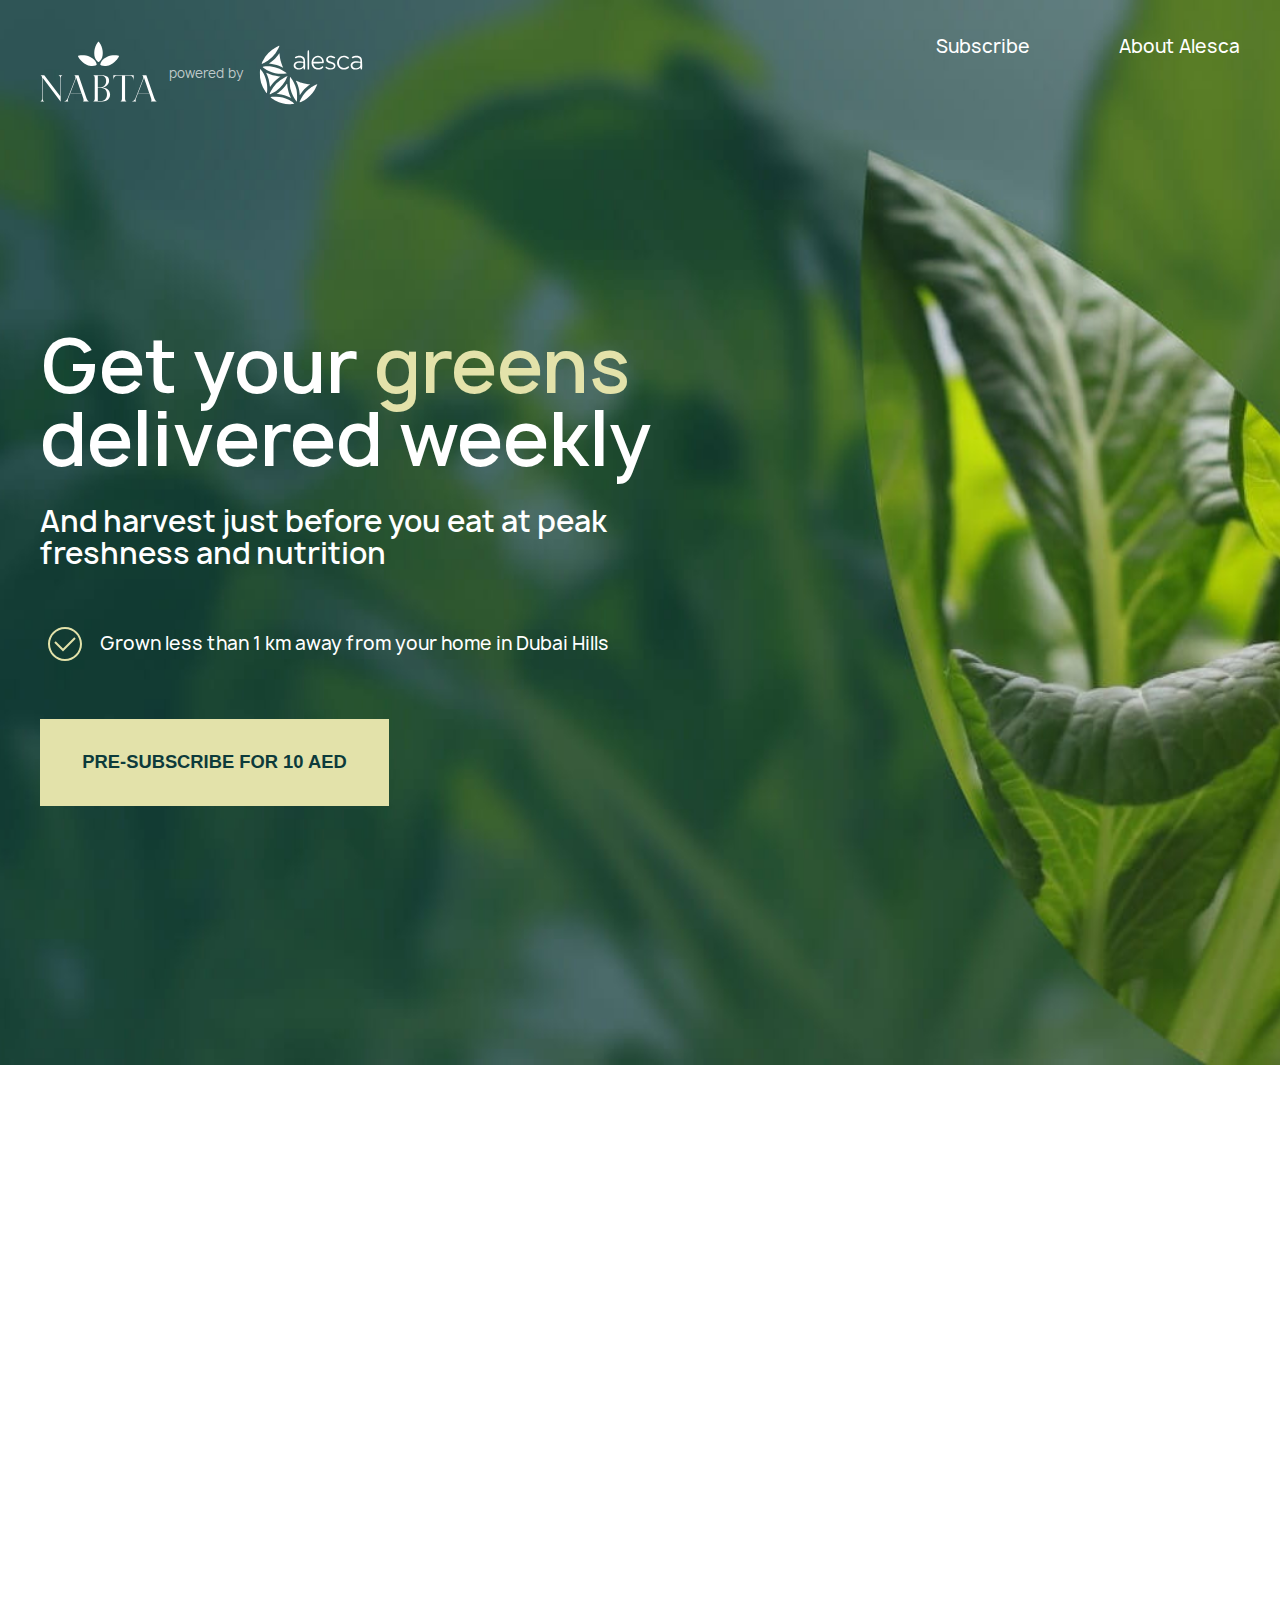
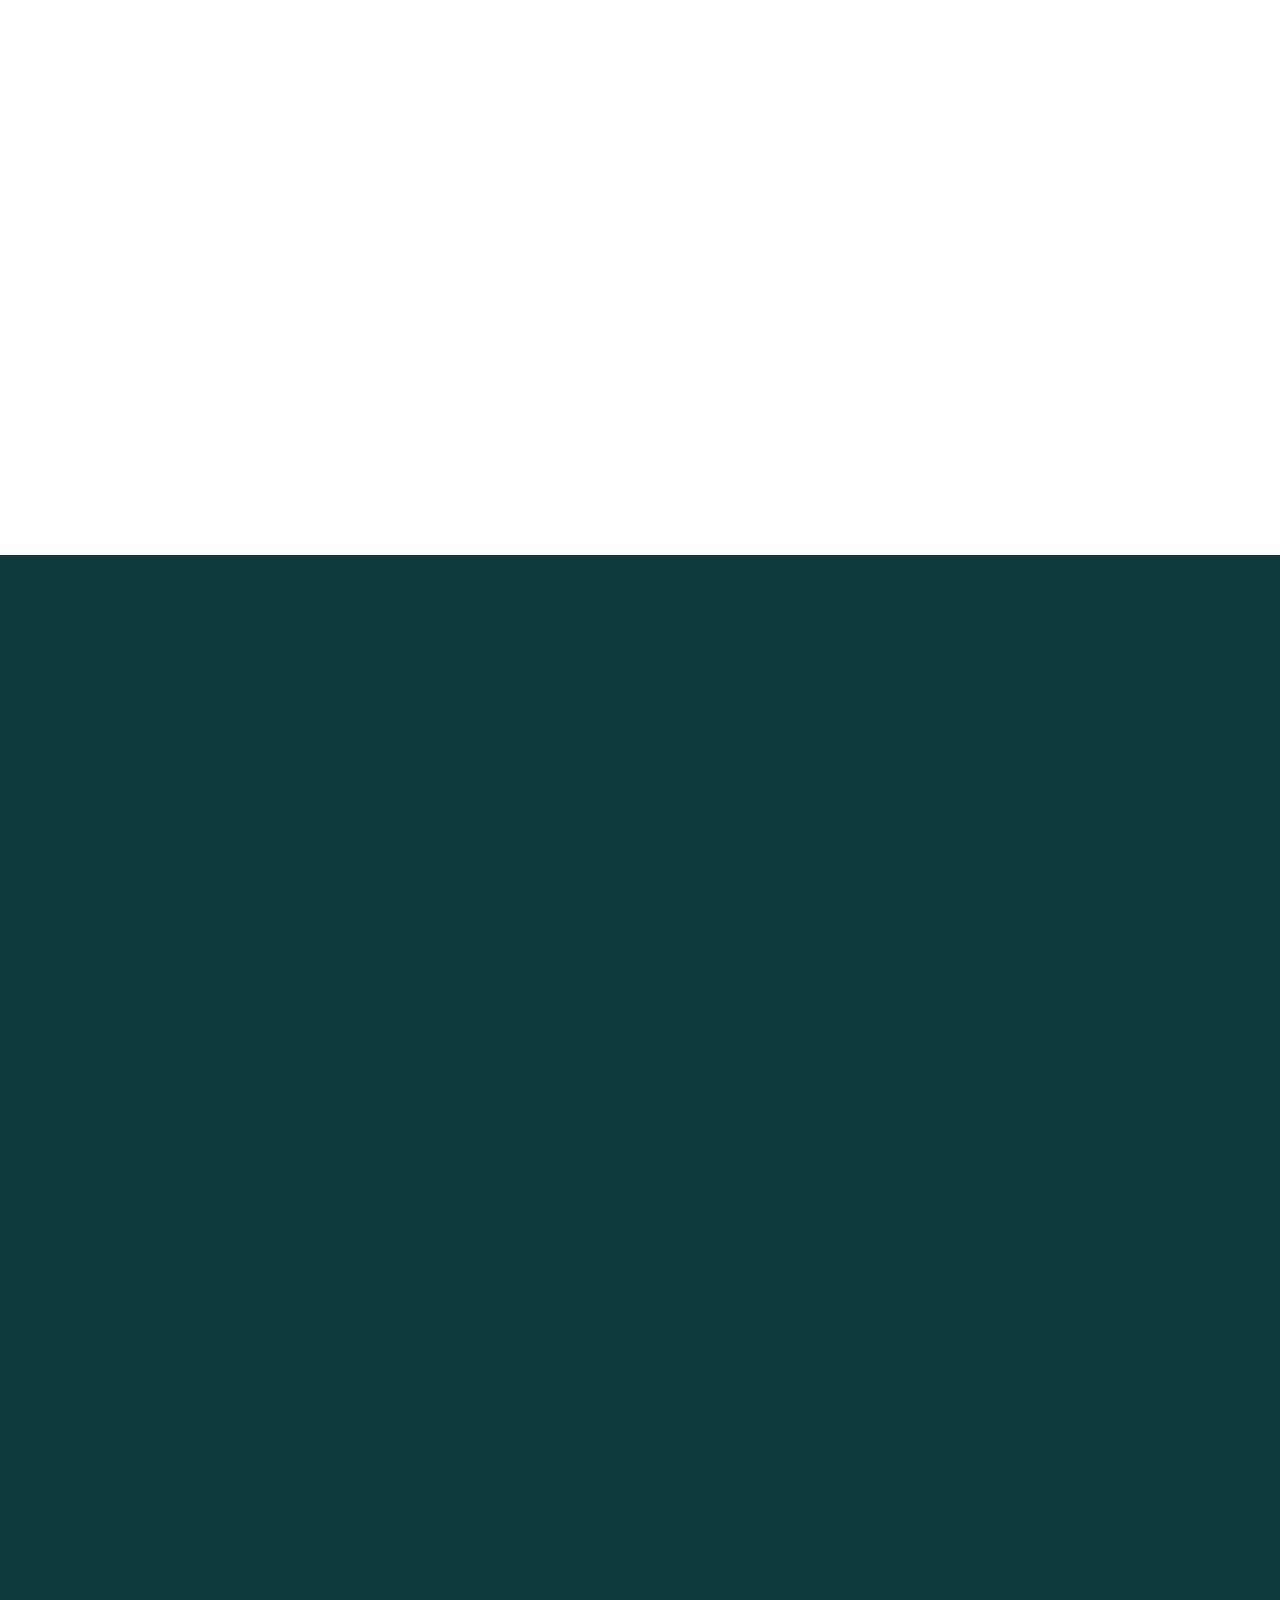
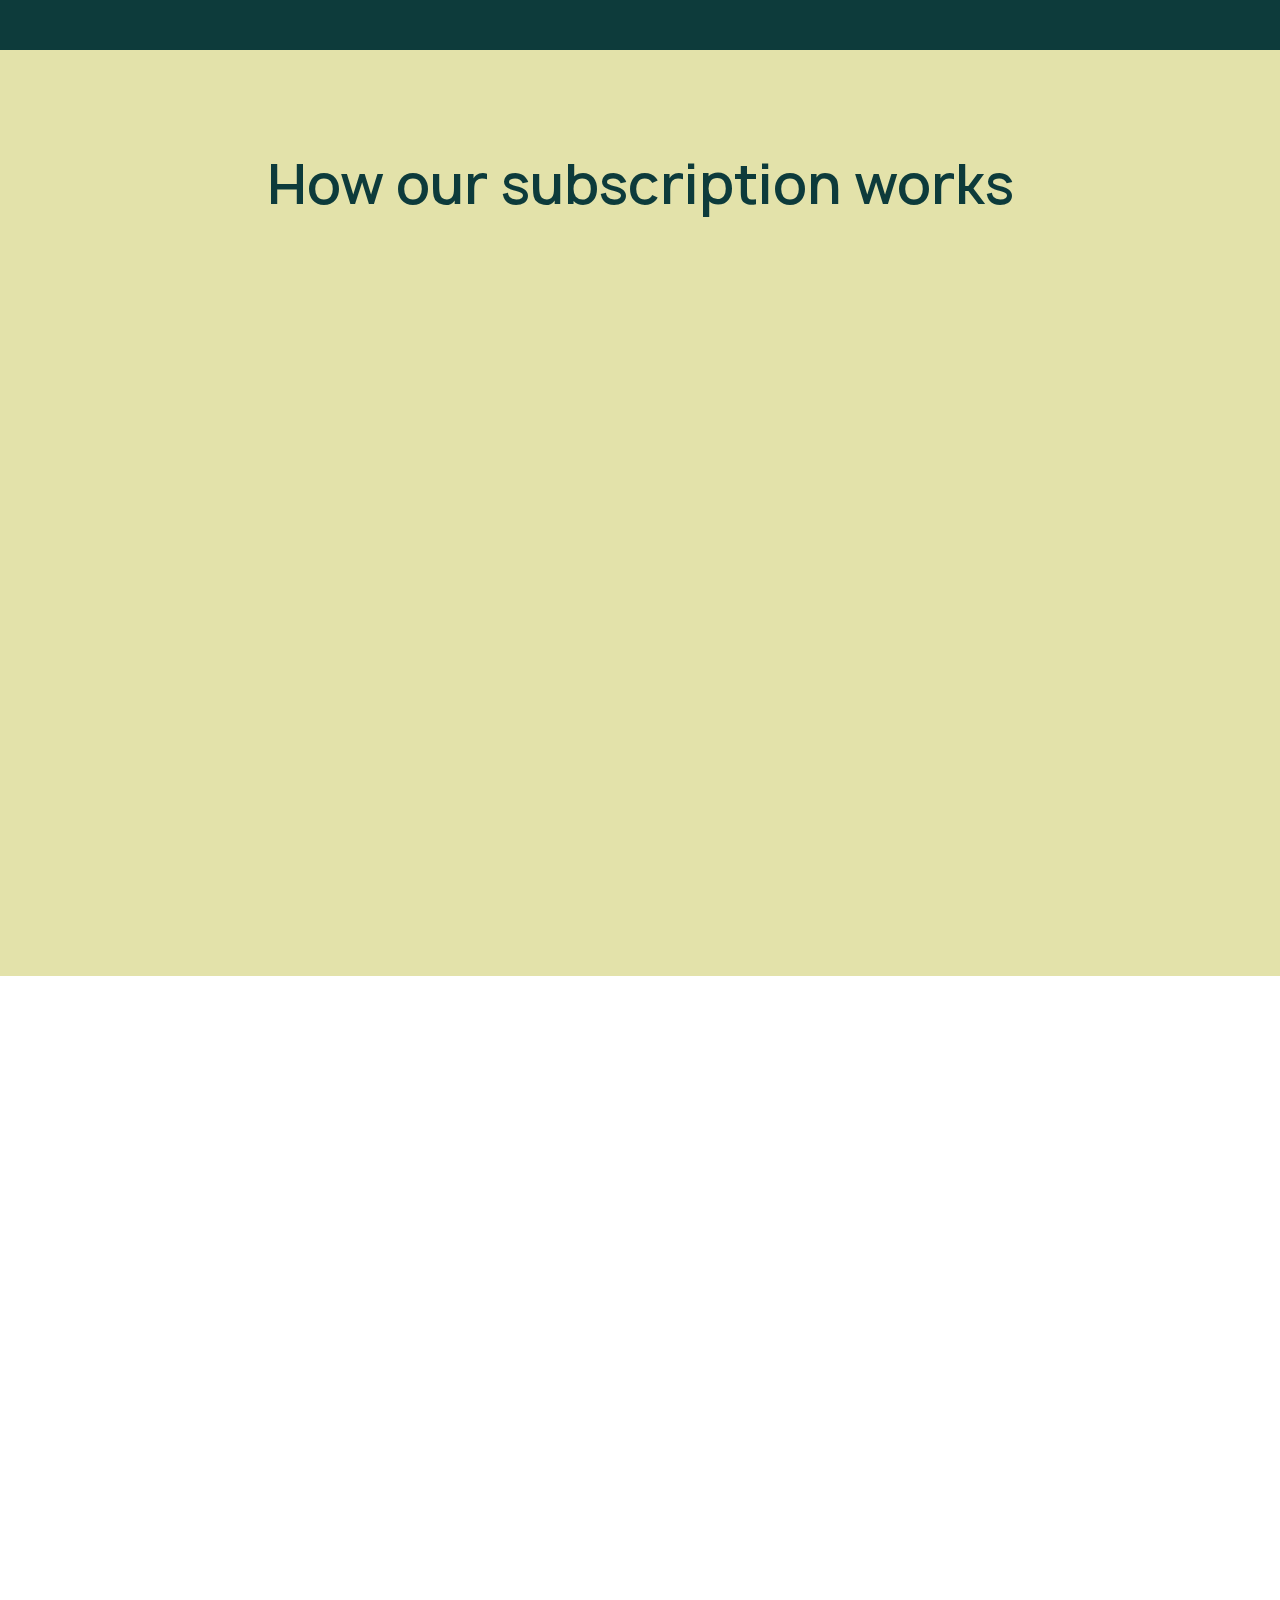
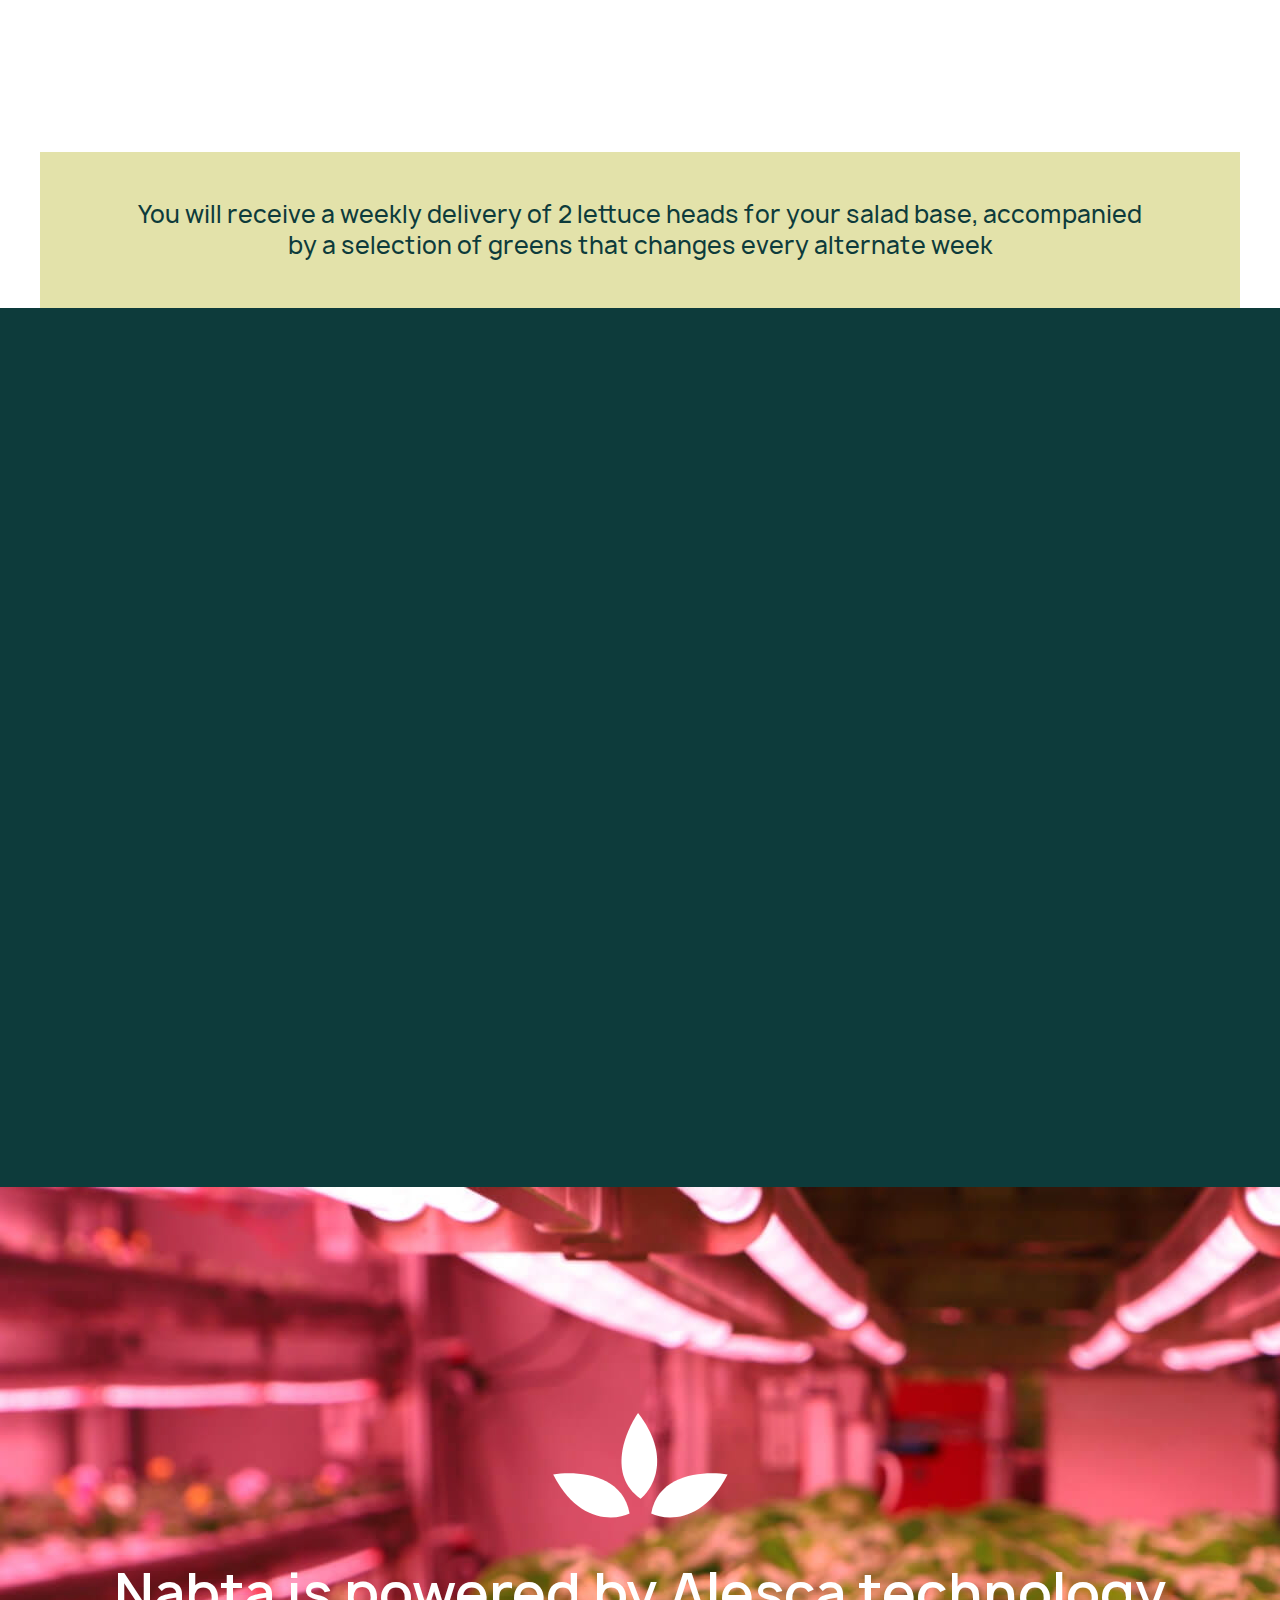
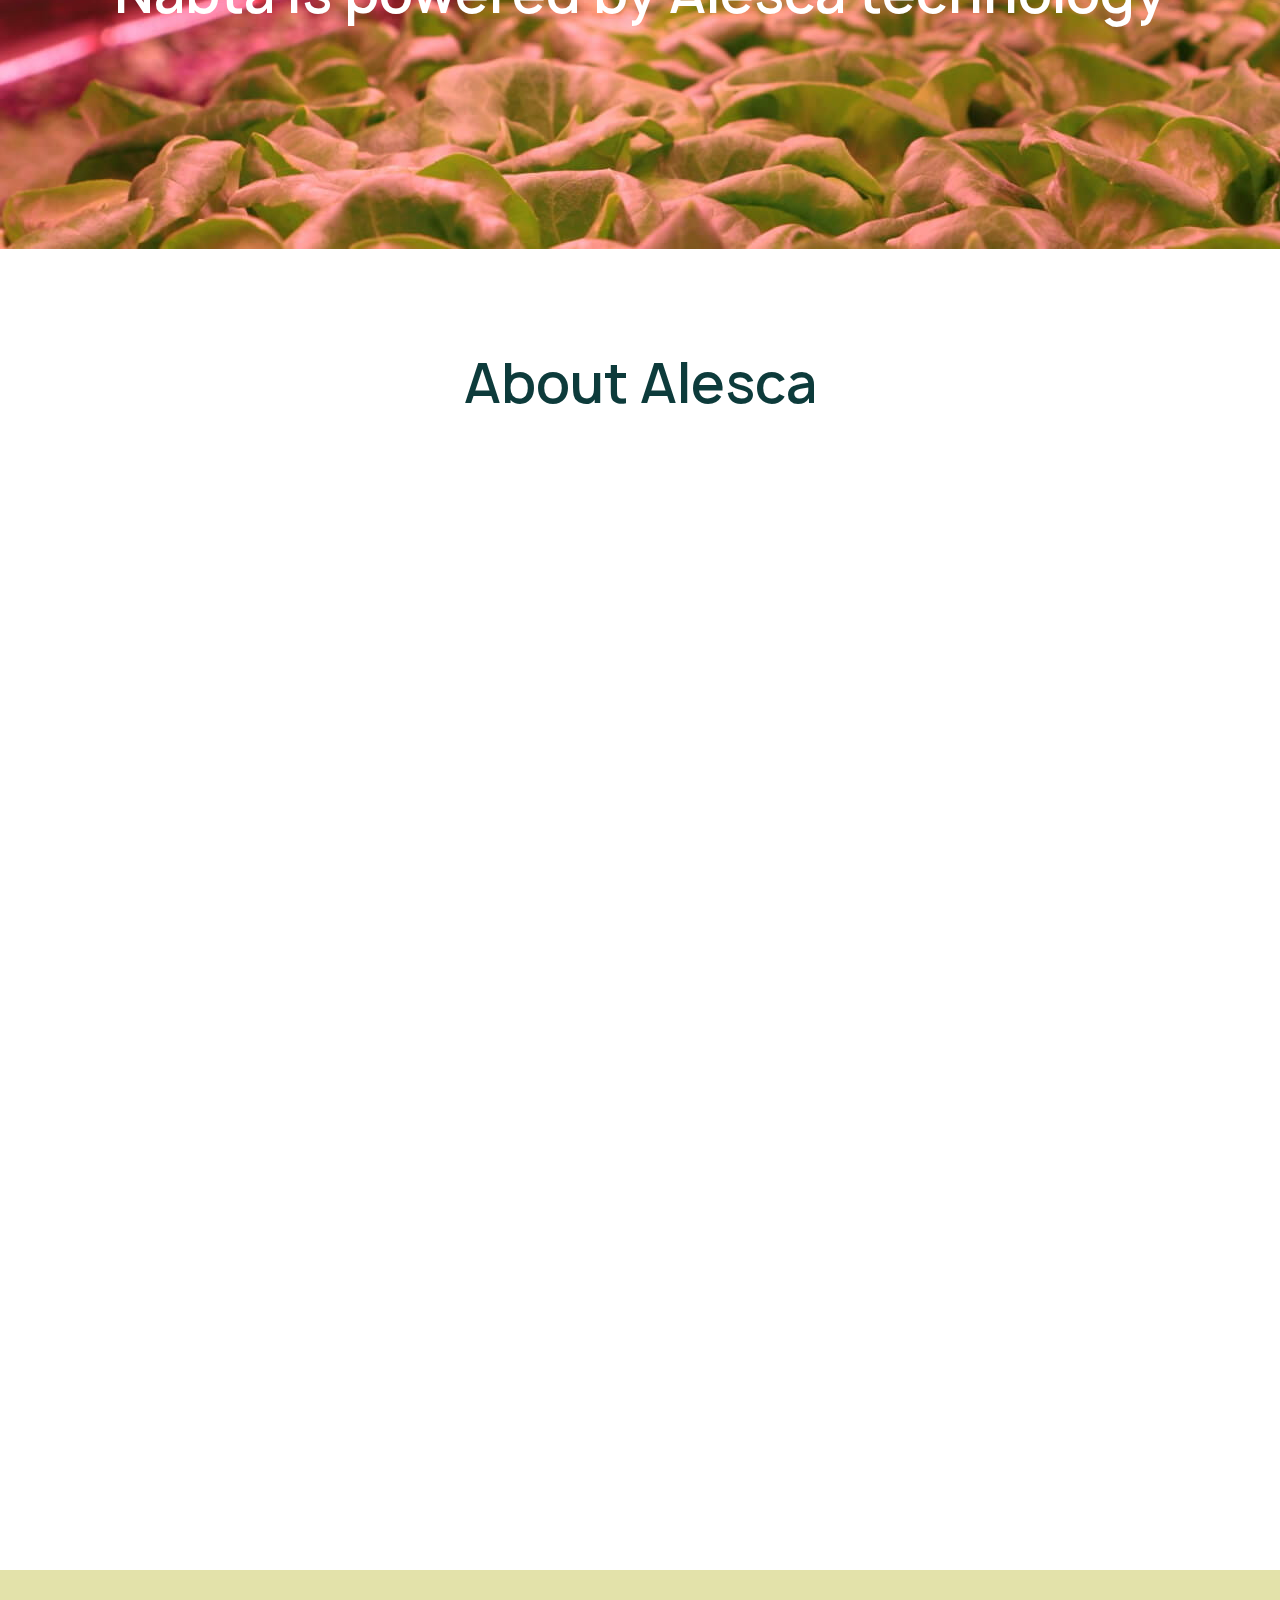
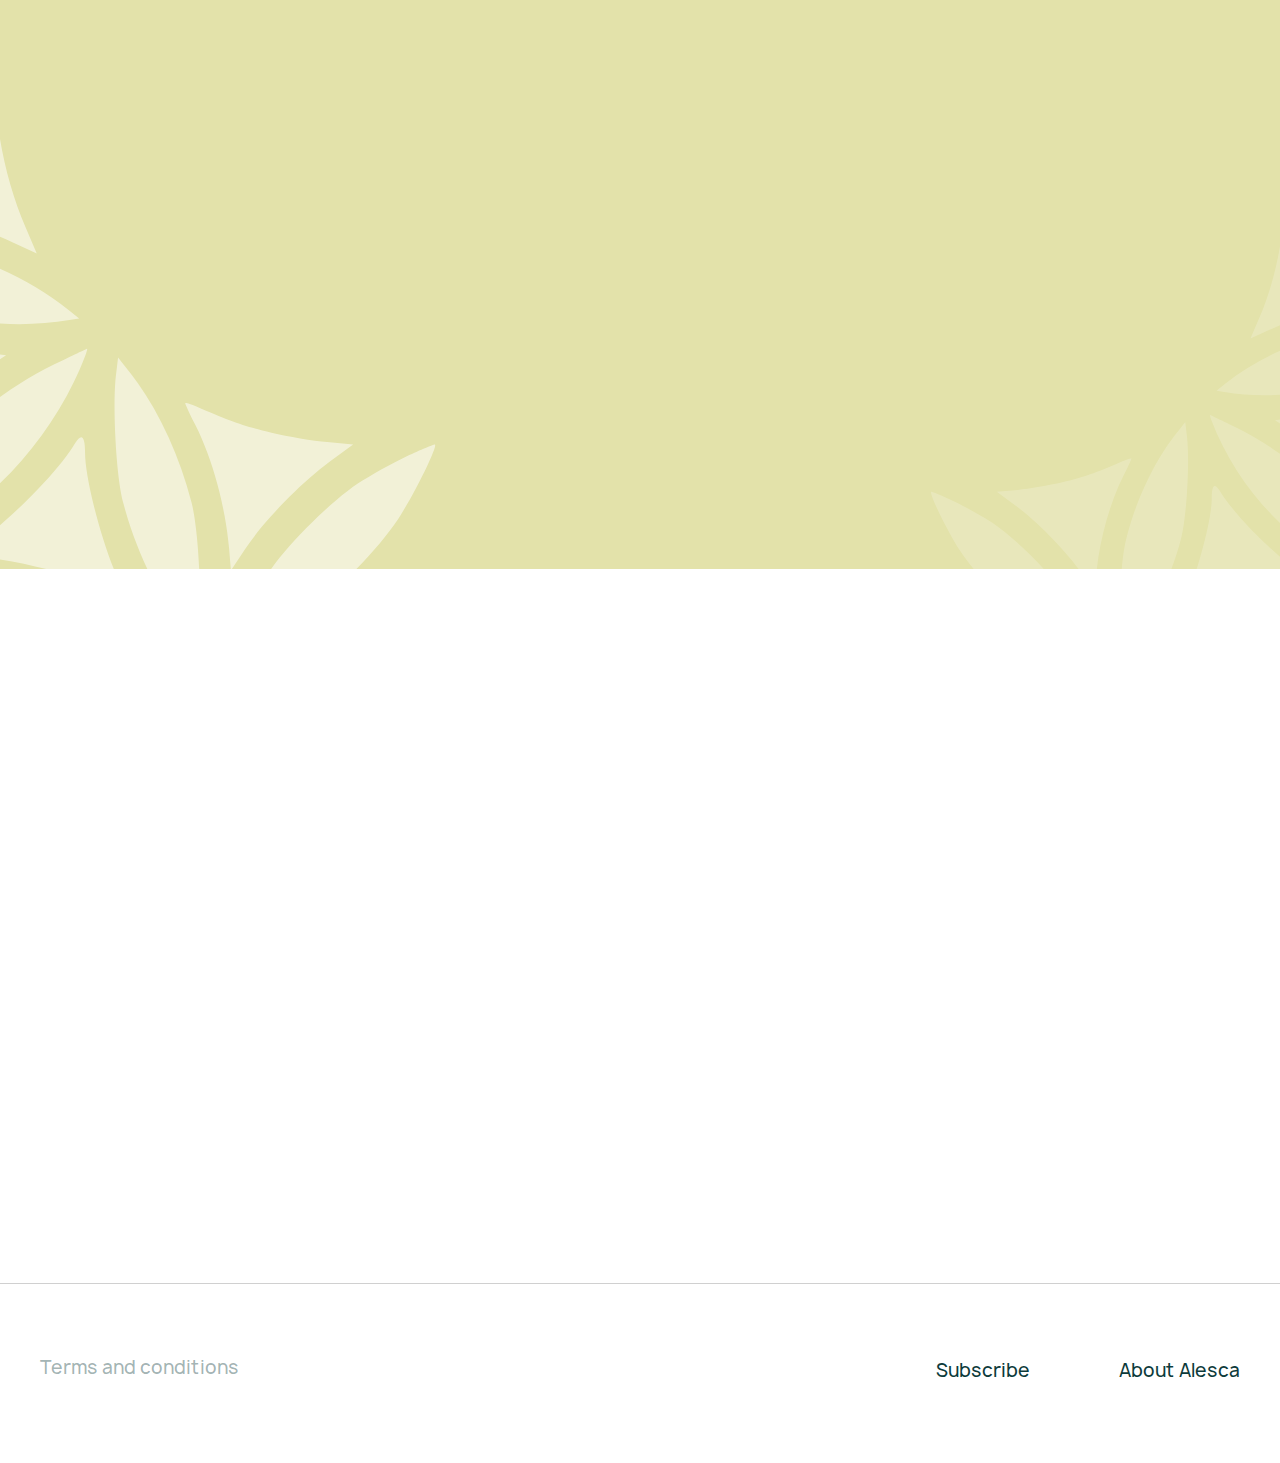
==== index.html @ f451a1b8 "removes app from gitignore" ====
<!DOCTYPE html><html lang="en" class="page"><head><meta charset="UTF-8"><meta name="viewport" content="width=device-width,initial-scale=1"><meta http-equiv="X-UA-Compatible" content="ie=edge"><meta name="theme-color" content="#111111"><title>Alesca</title><link rel="preload" href="fonts/Manrope-Bold.woff2" as="font" type="font/woff2" crossorigin><link rel="preload" href="fonts/Manrope-Regular.woff2" as="font" type="font/woff2" crossorigin><link rel="preload" href="fonts/Manrope-Medium.woff2" as="font" type="font/woff2" crossorigin><link rel="preload" href="fonts/Manrope-Semibold.woff2" as="font" type="font/woff2" crossorigin><style>.header {
    position: absolute;
    left: 0;
    top: 0;
    width: 100%;
    padding-top: 38px
  }

  @supports (gap:clamp(0.625rem, 0.4166666667rem + 0.4340277778vw, 0.9375rem)) {
    .header__logos {
      gap: clamp(.625rem, .4166666667rem + .4340277778vw, .9375rem)
    }
  }

  @supports not (gap:clamp(0.625rem, 0.4166666667rem + 0.4340277778vw, 0.9375rem)) {
    .header__logos {
      gap: calc(.625rem + .3125 * (100vw - 48rem)/ 72)
    }
  }

  .header__logos span {
    color: rgba(255, 255, 255, .71);
    font-weight: 400
  }

  @supports (font-size:clamp(0.75rem, 0.6666666667rem + 0.1736111111vw, 0.875rem)) {
    .header__logos span {
      font-size: clamp(.75rem, .6666666667rem + .1736111111vw, .875rem)
    }
  }

  @supports not (font-size:clamp(0.75rem, 0.6666666667rem + 0.1736111111vw, 0.875rem)) {
    .header__logos span {
      font-size: calc(.75rem + .125 * (100vw - 48rem)/ 72)
    }
  }

  @media screen and (max-width:576px) {
    :root {
      --container-paddings: 0 15px
    }

    .header__logo {
      max-width: 75px
    }

    .header__inner {
      -webkit-box-align: center;
      -ms-flex-align: center;
      align-items: center
    }
  }

  .hero {
  min-height: calc(100vh - 105px);
  background-color: var(--primary-color);
  background-image: url(../img/hero-bg.jpg);
  background-size: cover;
  background-repeat: no-repeat;
  padding-top: 170px;
  padding-bottom: 100px
}

@supports (margin-bottom:clamp(5rem, 4.2788461538rem + 3.2051282051vw, 8.125rem)) {
  .hero {
    margin-bottom: clamp(5rem, 4.2788461538rem + 3.2051282051vw, 8.125rem)
  }
}

@supports not (margin-bottom:clamp(5rem, 4.2788461538rem + 3.2051282051vw, 8.125rem)) {
  .hero {
    margin-bottom: calc(5rem + 3.125 * (100vw - 22.5rem)/ 97.5)
  }
}

@media screen and (max-width:1400px) {
  .hero {
    background-position-x: 30%
  }
}

@media screen and (min-height:1000px) {
  .hero {
    background-position: 60% center
  }
}

@media screen and (max-width:768px) {
  .hero {
    background-position-x: 41%;
    padding-top: 120px
  }
}

@media screen and (max-width:360px) {
  .hero {
    background-position-x: 10%
  }
}

.hero__title {
  margin-bottom: 30px
}

@supports (font-size:clamp(2.5rem, 1.6923076923rem + 3.5897435897vw, 6rem)) {
  .hero__title {
    font-size: clamp(2.5rem, 1.6923076923rem + 3.5897435897vw, 6rem)
  }
}

@supports not (font-size:clamp(2.5rem, 1.6923076923rem + 3.5897435897vw, 6rem)) {
  .hero__title {
    font-size: calc(2.5rem + 3.5 * (100vw - 22.5rem)/ 97.5)
  }
}

.hero__btn {
  min-width: 349px
}

@media screen and (max-width:576px) {
  .hero {
    background-position: 30%
  }

  .hero__btn {
    min-width: unset;
    width: 100%
  }
}

.hero__info {
  max-width: 823px
}

.hero__inner {
  min-height: inherit
}

.hero__description {
  max-width: 608px;
  line-height: 1.1
}

@supports (margin-bottom:clamp(2.1875rem, 1.8269230769rem + 1.6025641026vw, 3.75rem)) {
  .hero__description {
    margin-bottom: clamp(2.1875rem, 1.8269230769rem + 1.6025641026vw, 3.75rem)
  }
}

@supports not (margin-bottom:clamp(2.1875rem, 1.8269230769rem + 1.6025641026vw, 3.75rem)) {
  .hero__description {
    margin-bottom: calc(2.1875rem + 1.5625 * (100vw - 22.5rem)/ 97.5)
  }
}

.hero__notice {
  position: relative;
  line-height: 1.3;
  gap: 10px
}

@supports (margin-bottom:clamp(2.1875rem, 1.8269230769rem + 1.6025641026vw, 3.75rem)) {
  .hero__notice {
    margin-bottom: clamp(2.1875rem, 1.8269230769rem + 1.6025641026vw, 3.75rem)
  }
}

@supports not (margin-bottom:clamp(2.1875rem, 1.8269230769rem + 1.6025641026vw, 3.75rem)) {
  .hero__notice {
    margin-bottom: calc(2.1875rem + 1.5625 * (100vw - 22.5rem)/ 97.5)
  }
}

@supports (font-size:clamp(1rem, 0.9423076923rem + 0.2564102564vw, 1.25rem)) {
  .hero__notice {
    font-size: clamp(1rem, .9423076923rem + .2564102564vw, 1.25rem)
  }
}

@supports not (font-size:clamp(1rem, 0.9423076923rem + 0.2564102564vw, 1.25rem)) {
  .hero__notice {
    font-size: calc(1rem + .25 * (100vw - 22.5rem)/ 97.5)
  }
}</style><link rel="stylesheet" href="css/vendor.css"><link rel="stylesheet" href="css/main.css"><script defer="defer" src="js/main.js"></script></head><body class="page__body"><div class="site-container"><header class="header color-white"><div class="container"><div class="header__inner flex justify-between"><div class="header__logos flex align-items-center"><a href="#" class="header__logo"><img src="img/svg/logos/nabta.svg" alt="Nabta Logo" width="117" height="60"> </a><span>powered by</span> <a href="" class="header__logo"><img src="img/svg/logos/alesca.svg" alt="Alesca Logo" width="112" height="67"></a></div><nav class="menu" data-menu><ul class="menu__list flex justify-between"><li class="menu__item"><a href="#" class="header__link primary-hover" data-scroll-to=".offer">Subscribe</a></li><li class="menu__item"><a href="#" class="header__link primary-hover" data-scroll-to=".about">About Alesca</a></li></ul></nav><button class="burger" aria-label="Open Menu" aria-expanded="false" data-burger><span class="burger__line"></span></button></div></div></header><main class="main"><section class="hero color-white"><div class="container hero__inner flex align-items-center"><div class="hero__info"><h1 class="hero__title font-semibold">Get your <span class="color-secondary">greens</span> delivered weekly</h1><p class="hero__description font-subtitle font-semibold">And harvest just before you eat at peak freshness and nutrition</p><div class="hero__notice flex align-items-center"><svg class="align-self-start" width="50" height="50" viewBox="0 0 50 50" fill="none" xmlns="http://www.w3.org/2000/svg"><path d="M25 42C15.6 42 8 34.4 8 25C8 15.6 15.6 8 25 8C34.4 8 42 15.6 42 25C42 34.4 34.4 42 25 42ZM25 10C16.7 10 10 16.7 10 25C10 33.3 16.7 40 25 40C33.3 40 40 33.3 40 25C40 16.7 33.3 10 25 10Z" fill="#E3E2AA"/><path d="M23 32.4001L14.3 23.7001L15.7 22.3L23 29.6L34.3 18.3L35.7001 19.7001L23 32.4001Z" fill="#E3E2AA"/></svg><p>Grown less than 1 km away from your home in Dubai Hills</p></div><button class="btn btn-primary hero__btn">Pre-subscribe for 10 AED</button></div></div></section><section class="difference section-offset"><div class="container"><h2 class="difference__title section-title section-title-with-margin centered" data-aos="fade-up">See the difference</h2><div class="difference__inner grid grid-cols-12"><div class="difference__items flex" data-aos="fade-up"><div class="difference__item flex align-items-center difference__item--question" data-aos="fade-up"><p>Worried where your greens are grown?</p></div><div class="difference__item flex align-items-center difference__item--answer color-white"><p>We grow ours around the corner in your community farm</p></div></div><div class="difference__items flex" data-aos="fade-up" data-aos-delay="150"><div class="difference__item flex align-items-center difference__item--question"><p>Worried about consuming chemicals and pesticides?</p></div><div class="difference__item flex align-items-center difference__item--answer color-white"><p>Our farm is a clean and pesticide-free environment</p></div></div><div class="difference__items flex" data-aos="fade-up" data-aos-delay="250"><div class="difference__item flex align-items-center difference__item--question"><p>Supermarket greens die in your fridge after 2 days?</p></div><div class="difference__item flex align-items-center difference__item--answer color-white"><p>Ours remain nice and fresh up to 10 days</p></div></div><div class="difference__items flex" data-aos="fade-up" data-aos-delay="350"><div class="difference__item flex align-items-center difference__item--question"><p>Supermarket greens loose most vitamins and nutrients by the time you eat them?</p></div><div class="difference__item flex align-items-center difference__item--answer color-white"><p>Harvest ours just before you eat at peak freshness and nutrition</p></div></div><div class="difference__items flex" data-aos="fade-up" data-aos-delay="450"><div class="difference__item flex align-items-center difference__item--question"><p>Keep forgetting to buy ingredients for your salad or smoothie?</p></div><div class="difference__item flex align-items-center difference__item--answer color-white"><p>Cross it out of your grocery list. It’s on us!</p></div></div><div class="difference__items flex" data-aos="fade-up" data-aos-delay="550"><div class="difference__item flex align-items-center difference__item--question"><p>Other greens all taste the same?</p></div><div class="difference__item flex align-items-center difference__item--answer color-white"><p>Just try ours once and taste the difference</p></div></div></div></div></section><section class="benefits section-offset section-padding-top color-white"><div class="container"><div class="benefits__inner grid"><div class="benefits__list grid" data-aos="fadeup"><div class="benefits__item flex align-items-center"><svg class="align-self-start" class="align-self-start" width="88" height="88" viewBox="0 0 88 88" fill="none" xmlns="http://www.w3.org/2000/svg"><circle cx="44" cy="44" r="43.5" stroke="#E3E2AA"/><path d="M40.2058 66C42.0334 66 43.515 64.5184 43.515 62.6907C43.515 60.8631 42.0334 59.3815 40.2058 59.3815C38.3781 59.3815 36.8965 60.8631 36.8965 62.6907C36.8965 64.5184 38.3781 66 40.2058 66Z" stroke="#E3E2AA" stroke-width="2" stroke-linecap="round" stroke-linejoin="round"/><path d="M55.0983 66C56.926 66 58.4076 64.5184 58.4076 62.6907C58.4076 60.8631 56.926 59.3815 55.0983 59.3815C53.2707 59.3815 51.7891 60.8631 51.7891 62.6907C51.7891 64.5184 53.2707 66 55.0983 66Z" stroke="#E3E2AA" stroke-width="2" stroke-linecap="round" stroke-linejoin="round"/><path d="M48.0821 33.0394C47.5743 30.9994 46.5878 29.1097 45.2045 27.5267C43.8211 25.9437 42.0806 24.7129 40.127 23.9363C38.1734 23.1597 36.0629 22.8596 33.9703 23.0608C31.8776 23.262 29.863 23.9587 28.0932 25.0933C26.3233 26.2279 24.8492 27.7677 23.7927 29.5852C22.7363 31.4028 22.128 33.4459 22.0181 35.5453C21.9082 37.6447 22.3 39.7401 23.1609 41.658C24.0219 43.5759 25.3272 45.2612 26.969 46.5743M35.2422 36.2825L40.2061 31.3186M41.8607 52.7958V49.4865H36.8968C35.1414 49.4865 33.458 50.1838 32.2168 51.425C30.9756 52.6662 30.2783 54.3497 30.2783 56.105V62.7236" stroke="#E3E2AA" stroke-width="2" stroke-linecap="round" stroke-linejoin="round"/><path d="M65.0252 62.6907V46.1444C65.0252 45.2667 64.6766 44.425 64.056 43.8043C63.4354 43.1837 62.5936 42.8351 61.716 42.8351H45.1696C44.2919 42.8351 43.4502 43.1837 42.8296 43.8043C42.209 44.425 41.8604 45.2667 41.8604 46.1444V52.7629" stroke="#E3E2AA" stroke-width="2" stroke-linecap="round" stroke-linejoin="round"/></svg><h3 class="benefits__subtitle font-semibold">Delivered weekly</h3></div><div class="benefits__item flex align-items-center"><svg class="align-self-start" width="88" height="88" viewBox="0 0 88 88" fill="none" xmlns="http://www.w3.org/2000/svg"><circle cx="44" cy="44" r="43.5" stroke="#E3E2AA"/><path d="M57.3727 35.2918C57.3727 32.2093 57.3727 29.1269 57.1569 27.0925C57.1585 26.5939 57.0392 26.1023 56.8091 25.66C56.579 25.2176 56.245 24.8377 55.8359 24.5528C55.4267 24.2679 54.9545 24.0865 54.4598 24.0242C53.9651 23.9619 53.4627 24.0205 52.9956 24.195C46.3375 26.1061 32.7439 30.8839 27.0414 39.0832C20.8765 47.7757 25.6235 57.732 27.8737 61.6159C28.2015 62.1649 28.6489 62.6329 29.1826 62.9851C29.7163 63.3373 30.3225 63.5647 30.9561 63.6503C33.7944 64.1619 36.6933 64.245 39.5561 63.8969" stroke="#E3E2AA" stroke-width="2" stroke-linecap="round" stroke-linejoin="round"/><path d="M37.9222 48.947C34.8192 53.5199 31.9588 58.2528 29.353 63.1262M55.3997 64.0201C55.0611 64.1426 54.6903 64.1426 54.3517 64.0201C51.781 63.0018 49.5752 61.2351 48.0199 58.9489C46.4646 56.6627 45.6315 53.9622 45.6284 51.1972V45.4946C45.6321 45.2989 45.6755 45.1061 45.7559 44.9276C45.8362 44.7491 45.9519 44.5888 46.096 44.4563C46.24 44.3238 46.4094 44.2218 46.5939 44.1566C46.7784 44.0913 46.9743 44.0642 47.1696 44.0767H62.5818C62.9554 44.0846 63.3115 44.2365 63.5757 44.5007C63.84 44.7649 63.9919 45.121 63.9997 45.4946V51.1972C64.0065 53.948 63.1915 56.6382 61.6593 58.9229C60.127 61.2075 57.9474 62.9824 55.3997 64.0201Z" stroke="#E3E2AA" stroke-width="2" stroke-linecap="round" stroke-linejoin="round"/></svg><h3 class="benefits__subtitle font-semibold">Pesticide-free</h3></div><div class="benefits__item flex align-items-center"><svg class="align-self-start" class="align-self-start" width="88" height="88" viewBox="0 0 88 88" fill="none" xmlns="http://www.w3.org/2000/svg"><circle cx="44" cy="44" r="43.5" stroke="#E3E2AA"/><g clip-path="url(#clip0_273_157)"><path d="M55.2369 31.8336C59.3137 33.5758 63.8988 33.7106 68.071 32.2111M32.2111 68.0709C33.7093 63.8856 33.5745 59.2894 31.8337 55.1991C30.4711 51.9423 30.1024 48.3551 30.7741 44.8892C31.4458 41.4233 33.1278 38.2336 35.6084 35.7216C38.1513 33.205 41.3823 31.4975 44.8942 30.8145" stroke="#E3E2AA" stroke-width="2" stroke-linecap="round" stroke-linejoin="round"/><path d="M42.0258 56.2565C45.5547 55.5677 48.7996 53.8467 51.3493 51.3116M51.3493 51.3116C53.8343 48.8023 55.5192 45.6124 56.1911 42.1454C56.863 38.6784 56.4917 35.09 55.124 31.834C53.4187 27.7428 53.3243 23.1579 54.8598 19M51.3493 51.3116L35.7597 35.722M19 54.8598C23.1739 53.3532 27.7662 53.5018 31.834 55.275" stroke="#E3E2AA" stroke-width="2" stroke-linecap="round" stroke-linejoin="round"/></g><defs><clipPath id="clip0_273_157"><rect width="50" height="50" fill="white" transform="translate(19 19)"/></clipPath></defs></svg><h3 class="benefits__subtitle font-semibold">Full of vitamins</h3></div><div class="benefits__item flex align-items-center"><svg width="88" height="88" viewBox="0 0 88 88" fill="none" xmlns="http://www.w3.org/2000/svg"><circle cx="44" cy="44" r="43.5" stroke="#E3E2AA"/><path d="M43.0519 59.6027L43.0513 59.6022C35.1122 52.6559 31.1536 46.4207 31.1536 40.9732C31.1536 37.5732 32.5042 34.3125 34.9084 31.9084C37.3125 29.5042 40.5732 28.1536 43.9732 28.1536C45.6567 28.1536 47.3237 28.4852 48.8791 29.1294C50.4344 29.7737 51.8477 30.7179 53.0381 31.9084C54.2285 33.0988 55.1728 34.512 55.817 36.0673C56.4613 37.6227 56.7929 39.2897 56.7929 40.9732C56.7929 46.5495 52.6436 52.9508 44.3213 60.0991L43.0519 59.6027ZM43.0519 59.6027L43.6247 60.0988L43.6251 60.0991M43.0519 59.6027L43.6251 60.0991M43.6251 60.0991C43.722 60.1824 43.8455 60.2282 43.9732 60.2282M43.6251 60.0991L43.9732 60.2282M43.9732 60.2282C44.1009 60.2282 44.2244 60.1824 44.3213 60.0991L43.9732 60.2282ZM45.6262 61.6192L45.7239 61.733L45.6262 61.6192C45.1654 62.015 44.5779 62.2324 43.9705 62.2319C43.3631 62.2314 42.7761 62.013 42.316 61.6165C42.316 61.6164 42.3159 61.6164 42.3158 61.6163L41.7362 61.1133C33.3555 53.779 29.15 47.0909 29.15 40.9732C29.15 37.0419 30.7117 33.2715 33.4916 30.4916C36.2715 27.7117 40.0419 26.15 43.9732 26.15C47.9046 26.15 51.6749 27.7117 54.4548 30.4916C57.2347 33.2715 58.7964 37.0419 58.7964 40.9732C58.7964 47.2309 54.396 54.0877 45.6262 61.6192ZM43.9732 35.3643C45.4608 35.3643 46.8874 35.9552 47.9393 37.0071C48.9912 38.059 49.5821 39.4856 49.5821 40.9732C49.5821 42.4608 48.9912 43.8874 47.9393 44.9393C46.8874 45.9912 45.4608 46.5821 43.9732 46.5821C42.4856 46.5821 41.059 45.9912 40.0071 44.9393C38.9552 43.8874 38.3643 42.4608 38.3643 40.9732C38.3643 39.4856 38.9552 38.059 40.0071 37.0071C41.059 35.9552 42.4856 35.3643 43.9732 35.3643ZM43.9732 37.3679C43.017 37.3679 42.1 37.7477 41.4238 38.4238C40.7477 39.1 40.3679 40.017 40.3679 40.9732C40.3679 41.9294 40.7477 42.8465 41.4238 43.5226C42.1 44.1987 43.017 44.5786 43.9732 44.5786C44.9294 44.5786 45.8465 44.1987 46.5226 43.5226C47.1987 42.8465 47.5786 41.9294 47.5786 40.9732C47.5786 40.017 47.1987 39.1 46.5226 38.4238C45.8465 37.7477 44.9294 37.3679 43.9732 37.3679Z" fill="#0D3B3B" stroke="#E3E2AA" stroke-width="0.3"/></svg><h3 class="benefits__subtitle font-semibold">Grown in Dubai Hills</h3></div><div class="benefits__item flex align-items-center"><svg class="align-self-start" width="88" height="88" viewBox="0 0 88 88" fill="none" xmlns="http://www.w3.org/2000/svg"><circle cx="44" cy="44" r="43.5" stroke="#E3E2AA"/><path d="M55.911 61.544L61.281 42.544C61.3651 42.2465 61.3791 41.9336 61.3219 41.6299C61.2646 41.3261 61.1378 41.0397 60.9513 40.7932C60.7648 40.5467 60.5236 40.3468 60.2468 40.2092C59.97 40.0715 59.6651 39.9999 59.356 40H47.875C47.7104 40 47.548 39.9629 47.3997 39.8914C47.2515 39.8199 47.1213 39.7159 47.0188 39.5871C46.9164 39.4583 46.8443 39.308 46.808 39.1475C46.7716 38.987 46.772 38.8204 46.809 38.66L47.309 36.496C47.767 34.511 47.914 32.466 47.745 30.436L47.653 29.333C47.5544 28.1497 47.0396 27.0396 46.2 26.2C45.432 25.4318 44.3903 25.0002 43.304 25H43.064C42.407 25 41.802 25.356 41.484 25.93L38.825 30.715C37.633 32.861 35.8561 34.6244 33.701 35.8L27.042 39.43C26.7263 39.6023 26.4629 39.8565 26.2795 40.1659C26.0961 40.4752 25.9996 40.8284 26 41.188V61C26 61.5304 26.2107 62.0391 26.5858 62.4142C26.9609 62.7893 27.4696 63 28 63H53.987C54.4225 62.9999 54.846 62.8576 55.1933 62.5948C55.5406 62.332 55.7925 61.9631 55.911 61.544Z" stroke="#E3E2AA" stroke-width="2" stroke-linecap="round" stroke-linejoin="round"/></svg><h3 class="benefits__subtitle font-semibold">Tasty and hustle-free</h3></div><button class="btn btn-primary benefits__btn">See how it’s grown</button></div><div class="benefits__info flex" data-aos="fadeup"><h2 class="benefits__title section-title color-white">We deliver a variety of leafy <span class="color-secondary">greens</span> to your doorstep in Dubai Hills every week</h2></div></div></div></section><section class="subscription section-offset section-padding-top bg-secondary color-primary"><div class="container"><h2 class="subscription__title section-title section-title-with-margin centered">How our subscription works</h2><div class="subscription__inner grid grid-cols-12"><ol class="subscription__list flex align-items-start"><li class="subscription__item" data-aos="fadeup"><div class="subscription__info grid"><h3 class="subscription__subtitle">Step 1</h3><p class="subscription__description">Choose a subscription type</p></div></li><li class="subscription__item" data-aos-delay="150" data-aos="fadeup"><div class="subscription__info grid"><h3 class="subscription__subtitle">Step 2</h3><p class="subscription__description">Fill in your details</p></div></li><li class="subscription__item" data-aos-delay="250" data-aos="fadeup"><div class="subscription__info grid"><h3 class="subscription__subtitle">Step 3</h3><p class="subscription__description">Make a payment</p></div></li><li class="subscription__item" data-aos-delay="350" data-aos="fadeup"><div class="subscription__info grid"><h3 class="subscription__subtitle">Step 4</h3><p class="subscription__description">Receive a WhatsApp confirmation</p></div></li><li class="subscription__item" data-aos-delay="450" data-aos="fadeup"><div class="subscription__info grid"><h3 class="subscription__subtitle">Step 5</h3><p class="subscription__description">Choose the day  and time of delivery</p></div><div class="subscription__notice"><p>Delivery options are predetermined farming to harvesting schedule</p></div></li><li class="subscription__item" data-aos-delay="550" data-aos="fadeup"><div class="subscription__info grid bg-primary"><h3 class="subscription__subtitle">Step 6</h3><p class="subscription__description">Receive your leafy greens at your door step</p></div></li></ol></div></div></section><section class="packages section-padding-top"><div class="container"><h2 class="section-title packages__title section-title-with-margin centered" data-aos="fadeup">Our greens package selection</h2><div class="packages__inner grid grid-cols-12"><ul class="packages__list grid"><li class="packages__item grid" data-aos="fadeup"><h3 class="packages__subtitle font-semibold centered">Italian Mix</h3><div class="packages__images grid"><div class="packages__image"><picture><source srcset="img/plant-1.webp" type="image/webp"><img loading="lazy" src="img/plant-1.png" alt="Lollo Rosso Letuce" width="127" height="127"></picture></div><div class="packages__image"><picture><source srcset="img/plant-3.webp" type="image/webp"><img loading="lazy" src="img/plant-3.png" alt="Lollo Bionda Lettuce" width="127" height="127"></picture></div><div class="packages__image"><picture><source srcset="img/plant-2.webp" type="image/webp"><img loading="lazy" src="img/plant-2.png" alt="Super Kale" class="packages__image" width="127" height="127"></picture></div><div class="packages__image"><picture><source srcset="img/plant-4.webp" type="image/webp"><img loading="lazy" src="img/plant-4.png" alt="Fragrant Basil" class="packages__image" width="127" height="127"></picture></div></div><div class="packages__info grid"><div class="packages__info-items"><div class="packages__info-item grid"><span class="packages__count font-medium">1 head</span><h4 class="packages__name font-medium">Lollo Rosso Lettuce</h4></div><div class="packages__info-item grid"><span class="packages__count font-medium">1 head</span><h4 class="packages__name font-medium">Lollo Bionda Lettuce</h4></div><div class="packages__info-item grid"><span class="packages__count font-medium">1 head</span><h4 class="packages__name font-medium">Super Kale</h4></div><div class="packages__info-item grid"><span class="packages__count font-medium">1 head</span><h4 class="packages__name font-medium">Fragrant Basil</h4></div></div><div class="packages__info-weights"><p class="packages__weight">Approx 100 gr</p><p class="packages__weight">Approx 150 gr</p></div></div></li><li class="packages__item grid" data-aos="fadeup"><h3 class="packages__subtitle font-semibold centered">Asian Mix</h3><div class="packages__images grid"><div class="packages__image"><picture><source srcset="img/plant-1.webp" type="image/webp"><img loading="lazy" src="img/plant-1.png" alt="Lollo Rosso Letuce" width="127" height="127"></picture></div><div class="packages__image"><picture><source srcset="img/plant-3.webp" type="image/webp"><img loading="lazy" src="img/plant-3.png" alt="Lollo Bionda Lettuce" width="127" height="127"></picture></div><div class="packages__image"><picture><source srcset="img/plant-5.webp" type="image/webp"><img loading="lazy" src="img/plant-5.png" alt="Green Bok Choy" width="127" height="127"></picture></div><div class="packages__image"><picture><source srcset="img/plant-6.webp" type="image/webp"><img loading="lazy" src="img/plant-6.png" class="image" width="127" height="127" alt="Mighty Spinach"></picture></div></div><div class="packages__info grid"><div class="packages__info-items"><div class="packages__info-item grid"><span class="packages__count font-medium">1 head</span><h4 class="packages__name font-medium">Lollo Rosso Lettuce</h4></div><div class="packages__info-item grid"><span class="packages__count font-medium">1 head</span><h4 class="packages__name font-medium">Lollo Bionda Lettuce</h4></div><div class="packages__info-item grid"><span class="packages__count font-medium">1 head</span><h4 class="packages__name font-medium">Green Bok Choy</h4></div><div class="packages__info-item grid"><span class="packages__count font-medium">1 head</span><h4 class="packages__name font-medium">Mighty Spinach</h4></div></div><div class="packages__info-weights"><p class="packages__weight">Approx 100 gr</p><p class="packages__weight">Approx 150 gr</p></div></div></li></ul><div class="packages__notice bg-secondary color-primary centered"><p>You will receive a weekly delivery of 2 lettuce heads for your salad base, accompanied by a selection of greens that changes every alternate week</p></div></div></div></section><section class="offer section-padding-top color-white bg-primary section-offset"><div class="container"><div class="offer__inner grid grid-cols-12" data-aos="fadeup"><h2 class="offer__title section-title">Get your subscription</h2><div class="offer__info" data-aos="fadeup"><p class="offer__subtitle font-semibold">Subscriptions will become effective on the 2nd of January 2024</p><div class="offer__notice grid"><p>However you can make an early-bird pre-booking for 10 AED only now and get a free community farm tour*</p><p class="offer__remark">*first 100 subscribers</p></div></div><ul class="offer__list grid grid-cols-12"><li class="offer__item grid" data-aos="fadeup"><h3 class="offer__duration font-semibold">1 month</h3><div class="offer__prices color-secondary"><p class="offer__price">75 AED</p></div><button class="btn btn-primary offer__btn">pre-book now for 10 AED</button></li><li class="offer__item grid" data-aos="fadeup" data-aos-delay="150"><h3 class="offer__duration font-semibold">3 months</h3><div class="offer__prices flex color-secondary"><p class="offer__price offer__price--old">225 AED</p><p class="offer__price">75 AED</p></div><button class="btn btn-primary offer__btn">pre-book now for 10 AED</button><div class="offer__sale font-semibold bg-secondary color-primary"> — 12%</div></li><li class="offer__item grid" data-aos="fadeup" data-aos-delay="250"><h3 class="offer__duration font-semibold">6 months</h3><div class="offer__prices flex color-secondary"><p class="offer__price offer__price--old">450 AED</p><p class="offer__price">350 AED</p></div><button class="btn btn-primary offer__btn">pre-book now for 10 AED</button><div class="offer__sale font-semibold bg-secondary color-primary"> — 23%</div></li><li class="offer__detail centered" data-aos="fadeup" data-aos-delay="350">We want to keep the process hassle-free for you, that’s why subscription renews automatically, but you can cancel it anytime</li></ul></div></div></section><section class="powered color-white"><div class="container powered__inner grid"><div class="powered__info grid"><svg xmlns="http://www.w3.org/2000/svg" width="191" height="116" viewBox="0 0 191 116" fill="none"><path d="M93.0933 0C80.0274 18.7821 62.2252 62.226 95.5431 85.7445C108.609 75.1285 126.411 43.1172 93.0933 0Z" fill="white"/><path d="M182.573 61.5562C160.001 57.8161 113.121 60.3826 106.178 100.57C121.375 107.815 157.928 110.155 182.573 61.5562Z" fill="white"/><path d="M8.18328 61.5562C30.7553 57.8161 77.635 60.3826 84.5775 100.57C69.3812 107.815 32.8277 110.155 8.18328 61.5562Z" fill="white"/></svg><h2 class="powered__title section-title centered">Nabta is powered by Alesca technology</h2></div></div></section><section class="about section-padding-top section-offset color-white"><div class="container"><h2 class="about__title section-title section-title-with-margin color-primary centered">About Alesca</h2><div class="about__inner align-items-start grid grid-cols-12"><div class="about__img ibg" data-aos="fadeup"><picture><source media="(max-width: 1400px)" srcset="img/plants-mobile.webp"><source media="(max-width: 1400px)" srcset="img/plants-mobile.jpg"><source srcset="img/plants-mobile.webp" type="image/webp"><img loading="lazy" class="image" src="img/plants.jpg" alt="Plants" width="650" height="500"></picture><img width="185" height="111" class="image-absolute" src="img/svg/logos/alesca.svg" alt="Alesca Logo"></div><ul class="about__items grid"><li class="about__item bg-primary grid align-items-center" data-aos="fadeup"><svg class="align-self-start" width="88" height="89" viewBox="0 0 88 89" fill="none" xmlns="http://www.w3.org/2000/svg"><circle cx="44" cy="44.5" r="43.5" stroke="#E3E2AA"/><path d="M38.5496 51.5742L31.4258 44.4504L29 46.8592L38.5496 56.4088L59.0496 35.9087L56.6408 33.5L38.5496 51.5742Z" fill="#E3E2AA"/></svg><p>Established in 2013, Alesca is a mindful agricultural technology company driven by collaboration, innovation and nutrition</p></li><li class="about__item bg-primary grid align-items-center" data-aos="fadeup"><svg class="align-self-start" width="88" height="89" viewBox="0 0 88 89" fill="none" xmlns="http://www.w3.org/2000/svg"><circle cx="44" cy="44.5" r="43.5" stroke="#E3E2AA"/><path d="M38.5496 51.5742L31.4258 44.4504L29 46.8592L38.5496 56.4088L59.0496 35.9087L56.6408 33.5L38.5496 51.5742Z" fill="#E3E2AA"/></svg><p>Alesca empowers local communities to grow fresh healthy food while making agriculture more efficient, transparent and accessible</p></li><li class="about__item bg-primary grid align-items-center" data-aos="fadeup"><svg class="align-self-start" width="88" height="89" viewBox="0 0 88 89" fill="none" xmlns="http://www.w3.org/2000/svg"><circle cx="44" cy="44.5" r="43.5" stroke="#E3E2AA"/><path d="M38.5496 51.5742L31.4258 44.4504L29 46.8592L38.5496 56.4088L59.0496 35.9087L56.6408 33.5L38.5496 51.5742Z" fill="#E3E2AA"/></svg><p>Our farming technology is an all-in-one system loaded with advanced monitoring, automation, and climate control capabilities</p></li></ul></div></div></section><section class="info bg-secondary"><div class="container info__inner grid grid-cols-12 align-items-center"><div class="info__content grid" data-aos="fadeup"><h2 class="info__title section-title">Want to know more about our technology?</h2><button class="info__btn btn btn-light">Visit our website</button></div></div></section></main><footer class="footer section-padding-top"><div class="container"><div class="footer__inner grid grid-cols-12"><div class="footer__info grid justify-items-center"><h2 class="section-title centered footer__title" data-aos="fadeup"><span>Have some questions?</span> <span>Chat with us</span></h2><a href="#" class="footer__social footer__social--primary bg-primary" target="_blank" data-aos="fadeup"><svg width="74" height="74" viewBox="0 0 74 74" fill="none" xmlns="http://www.w3.org/2000/svg"><path d="M36.3833 7.3999C52.3908 7.3999 65.3666 20.3757 65.3666 36.3832C65.3666 52.3907 52.3908 65.3666 36.3833 65.3666C31.2613 65.3748 26.2294 64.0193 21.8047 61.4393L7.41154 65.3666L11.3301 50.9676C8.74794 46.5415 7.39139 41.5075 7.39994 36.3832C7.39994 20.3757 20.3758 7.3999 36.3833 7.3999ZM26.5058 22.7611L25.9261 22.7843C25.5508 22.8071 25.1841 22.9057 24.8479 23.0741C24.5335 23.2521 24.2465 23.4747 23.9958 23.7349C23.648 24.0624 23.4509 24.3465 23.2393 24.6218C22.1673 26.0156 21.5901 27.7268 21.5989 29.4852C21.6047 30.9054 21.9757 32.2879 22.5553 33.5805C23.7407 36.1948 25.6913 38.9628 28.265 41.5278C28.8853 42.1451 29.4939 42.7654 30.149 43.3421C33.347 46.1578 37.1579 48.1883 41.2786 49.2721L42.9248 49.5243C43.461 49.5533 43.9972 49.5127 44.5363 49.4866C45.3804 49.443 46.2046 49.2145 46.9506 48.8171C47.3302 48.6216 47.7006 48.4088 48.0607 48.1795C48.0607 48.1795 48.1853 48.0983 48.423 47.9186C48.8142 47.6288 49.0548 47.423 49.3794 47.0839C49.62 46.8346 49.8286 46.5419 49.9881 46.2086C50.2141 45.7362 50.4402 44.8348 50.5329 44.0841C50.6025 43.5102 50.5822 43.1972 50.5735 43.003C50.5619 42.6929 50.304 42.3712 50.0228 42.235L48.336 41.4785C48.336 41.4785 45.8144 40.38 44.2725 39.6786C44.1112 39.6082 43.9383 39.5679 43.7624 39.5598C43.5641 39.5394 43.3638 39.5618 43.1748 39.6252C42.9858 39.6887 42.8126 39.7919 42.6669 39.9279C42.6524 39.9221 42.4582 40.0873 40.3627 42.6262C40.2424 42.7879 40.0767 42.91 39.8868 42.9771C39.6968 43.0442 39.4912 43.0532 39.2961 43.003C39.1073 42.9524 38.9223 42.8885 38.7425 42.8117C38.3831 42.661 38.2585 42.6031 38.0121 42.4987C36.3487 41.7728 34.8086 40.792 33.4473 39.5917C33.0821 39.2729 32.743 38.9251 32.3952 38.5889C31.2549 37.4969 30.2612 36.2615 29.4389 34.9138L29.2679 34.6384C29.145 34.4534 29.0457 34.2538 28.9722 34.0443C28.8621 33.6182 29.149 33.2762 29.149 33.2762C29.149 33.2762 29.8533 32.5053 30.1808 32.0879C30.4997 31.6821 30.7692 31.288 30.9431 31.0068C31.2851 30.4561 31.3923 29.891 31.2126 29.4533C30.4011 27.4709 29.5606 25.4971 28.6969 23.5378C28.5259 23.1494 28.0187 22.8712 27.5579 22.8161C27.4013 22.7987 27.2448 22.7814 27.0883 22.7698C26.6991 22.7504 26.3091 22.7543 25.9203 22.7814L26.5029 22.7582L26.5058 22.7611Z" fill="#E3E2AA"/></svg></a><div class="footer__socials flex"><a href="#" class="footer__social footer__social--secondary" target="_blank" data-aos="fadeup"><svg width="50" height="50" viewBox="0 0 50 50" fill="none" xmlns="http://www.w3.org/2000/svg"><path d="M39.6667 7C40.7496 7 41.7882 7.43021 42.554 8.19598C43.3198 8.96175 43.75 10.0004 43.75 11.0833V39.6667C43.75 40.7496 43.3198 41.7882 42.554 42.554C41.7882 43.3198 40.7496 43.75 39.6667 43.75H11.0833C10.0004 43.75 8.96175 43.3198 8.19598 42.554C7.43021 41.7882 7 40.7496 7 39.6667V11.0833C7 10.0004 7.43021 8.96175 8.19598 8.19598C8.96175 7.43021 10.0004 7 11.0833 7H39.6667ZM38.6458 38.6458V27.825C38.6458 26.0598 37.9446 24.3668 36.6964 23.1186C35.4482 21.8704 33.7552 21.1692 31.99 21.1692C30.2546 21.1692 28.2333 22.2308 27.2533 23.8233V21.5571H21.5571V38.6458H27.2533V28.5804C27.2533 27.0083 28.5192 25.7221 30.0913 25.7221C30.8493 25.7221 31.5764 26.0232 32.1124 26.5593C32.6484 27.0953 32.9496 27.8223 32.9496 28.5804V38.6458H38.6458ZM14.9217 18.3517C15.8314 18.3517 16.7038 17.9903 17.347 17.347C17.9903 16.7038 18.3517 15.8314 18.3517 14.9217C18.3517 13.0229 16.8204 11.4713 14.9217 11.4713C14.0066 11.4713 13.1289 11.8348 12.4819 12.4819C11.8348 13.1289 11.4713 14.0066 11.4713 14.9217C11.4713 16.8204 13.0229 18.3517 14.9217 18.3517ZM17.7596 38.6458V21.5571H12.1042V38.6458H17.7596Z" fill="#0D3B3B"/></svg> </a><a href="#" class="footer__social footer__social--secondary" target="_blank" data-aos="fadeup"><svg width="50" height="50" viewBox="0 0 50 50" fill="none" xmlns="http://www.w3.org/2000/svg"><path d="M26.6786 6.00231C28.0468 5.99706 29.4151 6.01081 30.783 6.04356L31.1467 6.05668C31.5667 6.07168 31.9811 6.09043 32.4817 6.11293C34.4767 6.20668 35.838 6.52168 37.0323 6.98481C38.2698 7.46106 39.3123 8.10606 40.3548 9.14856C41.308 10.0853 42.0458 11.2185 42.5167 12.4692C42.9798 13.6636 43.2948 15.0267 43.3886 17.0217C43.4111 17.5204 43.4298 17.9367 43.4448 18.3567L43.4561 18.7204C43.4894 20.0877 43.5038 21.4553 43.4992 22.8229L43.5011 24.2217V26.6779C43.5057 28.0462 43.4913 29.4144 43.458 30.7823L43.4467 31.1461C43.4317 31.5661 43.413 31.9804 43.3905 32.4811C43.2967 34.4761 42.978 35.8373 42.5167 37.0317C42.0473 38.2837 41.3094 39.4178 40.3548 40.3542C39.4173 41.3073 38.2835 42.045 37.0323 42.5161C35.838 42.9792 34.4767 43.2942 32.4817 43.3879C31.9811 43.4104 31.5667 43.4292 31.1467 43.4442L30.783 43.4554C29.4151 43.4888 28.0468 43.5031 26.6786 43.4986L25.2798 43.5004H22.8255C21.4572 43.5051 20.0889 43.4907 18.7211 43.4573L18.3573 43.4461C17.9122 43.4299 17.4672 43.4112 17.0223 43.3898C15.0273 43.2961 13.6661 42.9773 12.4698 42.5161C11.2186 42.0461 10.0853 41.3082 9.14921 40.3542C8.19492 39.4172 7.4565 38.2834 6.98546 37.0317C6.52233 35.8373 6.20733 34.4761 6.11358 32.4811C6.0927 32.0361 6.07395 31.5911 6.05733 31.1461L6.04796 30.7823C6.01339 29.4145 5.99776 28.0462 6.00108 26.6779V22.8229C5.99585 21.4553 6.0096 20.0877 6.04233 18.7204L6.05546 18.3567C6.07046 17.9367 6.08921 17.5204 6.11171 17.0217C6.20546 15.0248 6.52046 13.6654 6.98358 12.4692C7.45491 11.2178 8.19476 10.085 9.15108 9.15043C10.0865 8.19559 11.2191 7.45651 12.4698 6.98481C13.6661 6.52168 15.0255 6.20668 17.0223 6.11293L18.3573 6.05668L18.7211 6.04731C20.0883 6.01276 21.4559 5.99713 22.8236 6.00043L26.6786 6.00231ZM24.7511 15.3773C23.5089 15.3597 22.2756 15.5892 21.1229 16.0524C19.9702 16.5156 18.921 17.2033 18.0364 18.0755C17.1518 18.9477 16.4493 19.9871 15.9699 21.1331C15.4904 22.2792 15.2435 23.5091 15.2435 24.7514C15.2435 25.9937 15.4904 27.2236 15.9699 28.3696C16.4493 29.5157 17.1518 30.555 18.0364 31.4272C18.921 32.2994 19.9702 32.9871 21.1229 33.4503C22.2756 33.9135 23.5089 34.143 24.7511 34.1254C27.2375 34.1254 29.6221 33.1377 31.3802 31.3796C33.1384 29.6214 34.1261 27.2368 34.1261 24.7504C34.1261 22.264 33.1384 19.8795 31.3802 18.1213C29.6221 16.3632 27.2375 15.3773 24.7511 15.3773ZM24.7511 19.1273C25.4983 19.1135 26.2407 19.2488 26.9351 19.5252C27.6294 19.8016 28.2617 20.2136 28.795 20.7371C29.3284 21.2606 29.752 21.8851 30.0413 22.5742C30.3305 23.2633 30.4796 24.0031 30.4797 24.7504C30.4798 25.4977 30.331 26.2376 30.042 26.9268C29.753 27.616 29.3295 28.2406 28.7964 28.7643C28.2632 29.288 27.6311 29.7002 26.9368 29.9768C26.2426 30.2534 25.5002 30.389 24.753 30.3754C23.2611 30.3754 21.8304 29.7828 20.7755 28.7279C19.7206 27.673 19.128 26.2423 19.128 24.7504C19.128 23.2586 19.7206 21.8278 20.7755 20.773C21.8304 19.7181 23.2611 19.1254 24.753 19.1254L24.7511 19.1273ZM34.5948 12.5648C33.9899 12.589 33.4179 12.8463 32.9985 13.2829C32.579 13.7194 32.3448 14.3013 32.3448 14.9067C32.3448 15.5121 32.579 16.0939 32.9985 16.5305C33.4179 16.967 33.9899 17.2243 34.5948 17.2486C35.2164 17.2486 35.8126 17.0016 36.2521 16.5621C36.6917 16.1226 36.9386 15.5264 36.9386 14.9048C36.9386 14.2832 36.6917 13.6871 36.2521 13.2475C35.8126 12.808 35.2164 12.5611 34.5948 12.5611V12.5648Z" fill="#0D3B3B"/></svg></a></div></div><div class="footer__actions flex justify-between align-items-center"><a href="#" class="footer__link footer__link--terms primary-hover" target="_blank">Terms and conditions</a><ul class="footer__list flex justify-between"><li class="footer__item"><a href="#" class="footer__link primary-hover">Subscribe</a></li><li class="footer__item"><a href="#" class="footer__link primary-hover">About Alesca</a></li></ul></div></div></div></footer></div></body></html>
---- css/main.css ----
:root{--primary-color:#0D3B3B;--primary-color-20:#0D3B3B33;--primary-color-40:#0d3b3b66;--secondary-color:#E3E2AA;--white-color:#fff;--white-color-20:#f3f1f1;--transition-duration:0.3s;--font-family:"Manrope";--container-width:1670px;--container-paddings:0 40px}.custom-checkbox__field:checked+.custom-checkbox__content::after{opacity:1}.custom-checkbox__field:focus+.custom-checkbox__content::before{outline:red solid 2px;outline-offset:2px}.custom-checkbox__field:disabled+.custom-checkbox__content{opacity:.4;pointer-events:none}@font-face{font-family:Manrope;src:url(../fonts/Manrope-Bold.woff2) format("woff2");font-weight:700;font-display:swap;font-style:normal}@font-face{font-family:Manrope;src:url(../fonts/Manrope-Semibold.woff2) format("woff2");font-weight:600;font-display:swap;font-style:normal}@font-face{font-family:Manrope;src:url(../fonts/Manrope-Medium.woff2) format("woff2");font-weight:500;font-display:swap;font-style:normal}@font-face{font-family:Manrope;src:url(../fonts/Manrope-Regular.woff2) format("woff2");font-weight:400;font-display:swap;font-style:normal}html{-webkit-box-sizing:border-box;box-sizing:border-box;height:100%}*,::after,::before{-webkit-box-sizing:inherit;box-sizing:inherit}button{border:none;padding:0;background:0 0;cursor:pointer}h1,h2,h3,h4,h5,h6,p{margin:0;padding:0}li,ol,ul{list-style:none;margin:0;padding:0}.page{height:100%;font-family:var(--font-family,sans-serif);-webkit-text-size-adjust:100%}.page__body{padding:0;margin:0;min-width:360px;height:100%;font-weight:500;line-height:1;color:var(--primary-color);font-family:var(--font-family),Arial,Helvetica,sans-serif}@supports (font-size:clamp(1rem ,0.9423076923rem + 0.2564102564vw ,1.25rem)){.page__body{font-size:clamp(1rem ,.9423076923rem + .2564102564vw ,1.25rem)}}@supports not (font-size:clamp(1rem ,0.9423076923rem + 0.2564102564vw ,1.25rem)){.page__body{font-size:calc(1rem + .25 * (100vw - 22.5rem)/ 97.5)}}img{height:auto;max-width:100%;-o-object-fit:cover;object-fit:cover}a{text-decoration:none;color:inherit}.site-container{min-height:100%;overflow:hidden;display:-ms-grid;display:grid;-ms-grid-columns:100%;grid-template-columns:100%;-ms-grid-rows:1fr auto;grid-template-rows:1fr auto}.is-hidden{display:none!important}.input-reset{-webkit-appearance:none;-moz-appearance:none;appearance:none;border:none;border-radius:0;background-color:#fff}.input-reset::-webkit-search-cancel-button,.input-reset::-webkit-search-decoration,.input-reset::-webkit-search-results-button,.input-reset::-webkit-search-results-decoration{display:none}.visually-hidden{position:absolute;overflow:hidden;margin:-1px;border:0;padding:0;width:1px;height:1px;clip:rect(0 0 0 0)}.container{margin:0 auto;max-width:var(--container-width);padding:var(--container-paddings)}.js-focus-visible :focus:not(.focus-visible){outline:0}.centered{text-align:center}.dis-scroll{position:fixed;left:0;top:0;overflow:hidden;width:100%;height:100vh;-ms-scroll-chaining:none;overscroll-behavior:none}.ibg,.page--ios .dis-scroll{position:relative}.ibg .image{position:absolute;left:0;top:0;width:100%;height:100%;-o-object-fit:cover;object-fit:cover}.global-wrapper{position:relative}.locked{overflow:hidden}.hidden{display:none}.flex{display:-webkit-box;display:-ms-flexbox;display:flex}.grid{display:-ms-grid;display:grid}.grid-cols-12{-ms-grid-columns:(1fr)[12];grid-template-columns:repeat(12,1fr)}.color-primary{color:var(--primary-color)}.color-secondary{color:var(--secondary-color)}.color-white{color:var(--white-color)}.justify-between{-webkit-box-pack:justify;-ms-flex-pack:justify;justify-content:space-between}.align-items-center{-webkit-box-align:center;-ms-flex-align:center;align-items:center}@supports (font-size:clamp(1.375rem ,1.2019230769rem + 0.7692307692vw ,2.125rem)){.font-subtitle{font-size:clamp(1.375rem ,1.2019230769rem + .7692307692vw ,2.125rem)}}@supports not (font-size:clamp(1.375rem ,1.2019230769rem + 0.7692307692vw ,2.125rem)){.font-subtitle{font-size:calc(1.375rem + .75 * (100vw - 22.5rem)/ 97.5)}}@supports (font-size:clamp(1rem ,0.8333333333rem + 0.3472222222vw ,1.25rem)){.font-text{font-size:clamp(1rem ,.8333333333rem + .3472222222vw ,1.25rem)}}@supports not (font-size:clamp(1rem ,0.8333333333rem + 0.3472222222vw ,1.25rem)){.font-text{font-size:calc(1rem + .25 * (100vw - 48rem)/ 72)}}.font-bold{font-weight:700}.font-semibold{font-weight:600}.font-medium{font-weight:500}.align-self-start{-ms-flex-item-align:start;-ms-grid-row-align:start;align-self:start}.primary-hover{position:relative;padding-bottom:5px}.primary-hover::before{content:"";position:absolute;left:0;bottom:0;width:0;height:2px;background-color:var(--white-color);-webkit-transition:width var(--transition-duration) ease;transition:width var(--transition-duration) ease}@supports (padding-bottom:clamp(5rem ,4.2788461538rem + 3.2051282051vw ,8.125rem)){.section-offset{padding-bottom:clamp(5rem ,4.2788461538rem + 3.2051282051vw ,8.125rem)}}@supports not (padding-bottom:clamp(5rem ,4.2788461538rem + 3.2051282051vw ,8.125rem)){.section-offset{padding-bottom:calc(5rem + 3.125 * (100vw - 22.5rem)/ 97.5)}}.section-title{line-height:95%;font-weight:600}@supports (font-size:clamp(2.75rem ,1.8333333333rem + 1.9097222222vw ,4.125rem)){.section-title{font-size:clamp(2.75rem ,1.8333333333rem + 1.9097222222vw ,4.125rem)}}@supports not (font-size:clamp(2.75rem ,1.8333333333rem + 1.9097222222vw ,4.125rem)){.section-title{font-size:calc(2.75rem + 1.375 * (100vw - 48rem)/ 72)}}@supports (margin-bottom:clamp(1.875rem ,1.4423076923rem + 1.9230769231vw ,3.75rem)){.section-title-with-margin{margin-bottom:clamp(1.875rem ,1.4423076923rem + 1.9230769231vw ,3.75rem)}}@supports not (margin-bottom:clamp(1.875rem ,1.4423076923rem + 1.9230769231vw ,3.75rem)){.section-title-with-margin{margin-bottom:calc(1.875rem + 1.875 * (100vw - 22.5rem)/ 97.5)}}.bg-secondary{background-color:var(--secondary-color)}.bg-primary{background-color:var(--primary-color)}@supports (padding-top:clamp(5rem ,4.2788461538rem + 3.2051282051vw ,8.125rem)){.section-padding-top{padding-top:clamp(5rem ,4.2788461538rem + 3.2051282051vw ,8.125rem)}}@supports not (padding-top:clamp(5rem ,4.2788461538rem + 3.2051282051vw ,8.125rem)){.section-padding-top{padding-top:calc(5rem + 3.125 * (100vw - 22.5rem)/ 97.5)}}.align-items-start{-webkit-box-align:start;-ms-flex-align:start;align-items:start}.justify-items-center{justify-items:center}.header{position:absolute;left:0;top:0;width:100%;padding-top:38px}@supports (gap:clamp(0.625rem ,0.4166666667rem + 0.4340277778vw ,0.9375rem)){.header__logos{gap:clamp(.625rem ,.4166666667rem + .4340277778vw ,.9375rem)}}@supports not (gap:clamp(0.625rem ,0.4166666667rem + 0.4340277778vw ,0.9375rem)){.header__logos{gap:calc(.625rem + .3125 * (100vw - 48rem)/ 72)}}.header__logos span{color:rgba(255,255,255,.71);font-weight:400}@supports (font-size:clamp(0.75rem ,0.6666666667rem + 0.1736111111vw ,0.875rem)){.header__logos span{font-size:clamp(.75rem ,.6666666667rem + .1736111111vw ,.875rem)}}@supports not (font-size:clamp(0.75rem ,0.6666666667rem + 0.1736111111vw ,0.875rem)){.header__logos span{font-size:calc(.75rem + .125 * (100vw - 48rem)/ 72)}}@media screen and (max-width:576px){:root{--container-paddings:0 15px}.header__logo{max-width:75px}.header__inner{-webkit-box-align:center;-ms-flex-align:center;align-items:center}}.burger{display:none;--burger-width:30px;--burger-height:22px;--burger-line-height:2px;position:relative;border:none;padding:0;width:var(--burger-width);height:var(--burger-height);color:var(--white-color);background-color:transparent;cursor:pointer;z-index:3}.burger::after,.burger::before{content:"";position:absolute;left:0;width:100%;height:var(--burger-line-height);background-color:currentColor;-webkit-transition:top .3s ease-in-out,-webkit-transform .3s ease-in-out;transition:transform .3s ease-in-out,top .3s ease-in-out,-webkit-transform .3s ease-in-out;border-radius:2px}.burger::before{top:0}.burger::after{top:calc(100% - var(--burger-line-height))}.burger__line{position:absolute;left:0;top:50%;width:100%;height:var(--burger-line-height);background-color:currentColor;-webkit-transform:translateY(-50%);-ms-transform:translateY(-50%);transform:translateY(-50%);-webkit-transition:-webkit-transform .3s ease-in-out;transition:transform .3s ease-in-out;transition:transform .3s ease-in-out,-webkit-transform .3s ease-in-out;border-radius:2px}.burger--active{--burger-line-height:3px}.burger--active::before{top:50%;-webkit-transform:rotate(45deg);-ms-transform:rotate(45deg);transform:rotate(45deg);-webkit-transition:top .3s ease-in-out,-webkit-transform .3s ease-in-out;transition:transform .3s ease-in-out,top .3s ease-in-out,-webkit-transform .3s ease-in-out}.burger--active::after{top:50%;-webkit-transform:rotate(-45deg);-ms-transform:rotate(-45deg);transform:rotate(-45deg);-webkit-transition:top .3s ease-in-out,-webkit-transform .3s ease-in-out;transition:transform .3s ease-in-out,top .3s ease-in-out,-webkit-transform .3s ease-in-out}.burger--active .burger__line{-webkit-transform:scale(0);-ms-transform:scale(0);transform:scale(0);-webkit-transition:-webkit-transform .3s ease-in-out;transition:transform .3s ease-in-out;transition:transform .3s ease-in-out,-webkit-transform .3s ease-in-out}.menu{-webkit-transition:-webkit-transform var(--transition-duration) ease;transition:-webkit-transform var(--transition-duration) ease;transition:transform var(--transition-duration) ease;transition:transform var(--transition-duration) ease,-webkit-transform var(--transition-duration) ease;max-width:304px;width:100%;gap:10px}@media screen and (max-width:768px){@supports (font-size:clamp(1.875rem ,1.1029411765rem + 3.431372549vw ,2.75rem)){.section-title{font-size:clamp(1.875rem ,1.1029411765rem + 3.431372549vw ,2.75rem)}}@supports not (font-size:clamp(1.875rem ,1.1029411765rem + 3.431372549vw ,2.75rem)){.section-title{font-size:calc(1.875rem + .875 * (100vw - 22.5rem)/ 25.5)}}.burger{display:block}.menu{position:fixed;background-color:var(--primary-color);height:100%;width:100%;max-width:250px;right:0;top:0;z-index:2;padding:108px 50px;overflow:auto;-webkit-transform:translateX(100%);-ms-transform:translateX(100%);transform:translateX(100%)}.menu__list{-webkit-box-orient:vertical;-webkit-box-direction:normal;-ms-flex-direction:column;flex-direction:column;row-gap:60px}}.menu.menu--active{-webkit-transform:translateX(0);-ms-transform:translateX(0);transform:translateX(0)}.footer{position:relative}.footer::before{content:"";left:0;position:absolute;width:100%;height:1px;background-color:#d0d0d0;bottom:20%}.footer__info{-ms-grid-column:2;-ms-grid-column-span:10;grid-column:2/12}@supports (margin-bottom:clamp(3.75rem ,2.7403846154rem + 4.4871794872vw ,8.125rem)){.footer__info{margin-bottom:clamp(3.75rem ,2.7403846154rem + 4.4871794872vw ,8.125rem)}}@supports not (margin-bottom:clamp(3.75rem ,2.7403846154rem + 4.4871794872vw ,8.125rem)){.footer__info{margin-bottom:calc(3.75rem + 4.375 * (100vw - 22.5rem)/ 97.5)}}.footer__title{display:-ms-inline-grid;display:inline-grid;row-gap:25px}@supports (margin-bottom:clamp(2.125rem ,2.0446428571rem + 0.3571428571vw ,2.3125rem)){.footer__title{margin-bottom:clamp(2.125rem ,2.0446428571rem + .3571428571vw ,2.3125rem)}}@supports not (margin-bottom:clamp(2.125rem ,2.0446428571rem + 0.3571428571vw ,2.3125rem)){.footer__title{margin-bottom:calc(2.125rem + .1875 * (100vw - 22.5rem)/ 52.5)}}@media screen and (max-width:576px){.footer__info{-ms-grid-column:1;-ms-grid-column-span:12;grid-column:1/13}.footer__title{row-gap:10px}}.footer__social{display:-webkit-inline-box;display:-ms-inline-flexbox;display:inline-flex;-webkit-box-align:center;-ms-flex-align:center;align-items:center;-webkit-box-pack:center;-ms-flex-pack:center;justify-content:center;border-radius:50%;margin-bottom:44px;-webkit-transition:background-color var(--transition-duration) ease;transition:background-color var(--transition-duration) ease}.footer__social path{-webkit-transition:fill var(--transition-duration) ease;transition:fill var(--transition-duration) ease}.footer__socials{gap:20px;width:100%;-webkit-box-pack:center;-ms-flex-pack:center;justify-content:center;-ms-flex-wrap:wrap;flex-wrap:wrap}.footer__social--primary{width:157px;height:157px}@media (any-hover:hover){.primary-hover:hover::before{width:100%}.footer__social:hover{background-color:var(--primary-color)}.footer__social:hover path{fill:var(--white-color)}.footer__social--primary:hover{background-color:var(--white-color);border:2px solid var(--primary-color)}.footer__social--primary:hover path{fill:var(--primary-color)}}.footer__social--secondary{border:2px solid var(--primary-color);height:90px;-webkit-box-flex:0;-ms-flex:0 0 90px;flex:0 0 90px}.footer__actions{-ms-grid-row:2;-ms-grid-row-span:1;grid-row:2/3;-ms-grid-column:1;-ms-grid-column-span:12;grid-column:1/13}@supports (padding-top:clamp(3.9375rem ,2.0486111111rem + 3.9351851852vw ,5rem)){.footer__actions{padding-top:clamp(3.9375rem ,2.0486111111rem + 3.9351851852vw ,5rem)}}@supports not (padding-top:clamp(3.9375rem ,2.0486111111rem + 3.9351851852vw ,5rem)){.footer__actions{padding-top:calc(3.9375rem + 1.0625 * (100vw - 48rem)/ 27)}}@supports (padding-bottom:clamp(2.9375rem ,-0.7291666667rem + 7.6388888889vw ,5rem)){.footer__actions{padding-bottom:clamp(2.9375rem ,-.7291666667rem + 7.6388888889vw ,5rem)}}@supports not (padding-bottom:clamp(2.9375rem ,-0.7291666667rem + 7.6388888889vw ,5rem)){.footer__actions{padding-bottom:calc(2.9375rem + 2.0625 * (100vw - 48rem)/ 27)}}@media screen and (max-width:768px){.footer::before{bottom:25%}@supports (font-size:clamp(1.8125rem ,0.9852941176rem + 3.6764705882vw ,2.75rem)){.footer__title{font-size:clamp(1.8125rem ,.9852941176rem + 3.6764705882vw ,2.75rem)}}@supports not (font-size:clamp(1.8125rem ,0.9852941176rem + 3.6764705882vw ,2.75rem)){.footer__title{font-size:calc(1.8125rem + .9375 * (100vw - 22.5rem)/ 25.5)}}.footer__title br{display:none}.footer__actions{-webkit-box-pack:center;-ms-flex-pack:center;justify-content:center;-webkit-box-orient:vertical;-webkit-box-direction:reverse;-ms-flex-direction:column-reverse;flex-direction:column-reverse}@supports (row-gap:clamp(2.75rem ,1.4264705882rem + 5.8823529412vw ,4.25rem)){.footer__actions{row-gap:clamp(2.75rem ,1.4264705882rem + 5.8823529412vw ,4.25rem)}}@supports not (row-gap:clamp(2.75rem ,1.4264705882rem + 5.8823529412vw ,4.25rem)){.footer__actions{row-gap:calc(2.75rem + 1.5 * (100vw - 22.5rem)/ 25.5)}}}.footer__list{gap:20px;width:100%;max-width:304px}@supports (font-size:clamp(1rem ,0.9423076923rem + 0.2564102564vw ,1.25rem)){.footer__link{font-size:clamp(1rem ,.9423076923rem + .2564102564vw ,1.25rem)}}@supports not (font-size:clamp(1rem ,0.9423076923rem + 0.2564102564vw ,1.25rem)){.footer__link{font-size:calc(1rem + .25 * (100vw - 22.5rem)/ 97.5)}}.footer__link::before{background-color:var(--primary-color)}.footer__link--terms{color:var(--primary-color-40)}.footer__link--terms::before{background-color:var(--primary-color-40)}.btn{display:-webkit-inline-box;display:-ms-inline-flexbox;display:inline-flex;-webkit-box-align:center;-ms-flex-align:center;align-items:center;-webkit-box-pack:center;-ms-flex-pack:center;justify-content:center;min-height:87px;padding:20px 30px;text-transform:uppercase;font-weight:700;text-align:center;color:var(--primary-color);-webkit-transition:background-color var(--transition-duration) ease;transition:background-color var(--transition-duration) ease}@supports (font-size:clamp(1rem ,0.9423076923rem + 0.2564102564vw ,1.25rem)){.btn{font-size:clamp(1rem ,.9423076923rem + .2564102564vw ,1.25rem)}}@supports not (font-size:clamp(1rem ,0.9423076923rem + 0.2564102564vw ,1.25rem)){.btn{font-size:calc(1rem + .25 * (100vw - 22.5rem)/ 97.5)}}@media screen and (max-width:576px){.footer__list{max-width:250px}.btn{min-height:62px}}.btn-primary{background-color:var(--secondary-color)}.btn-light{background-color:var(--white-color)}@media (any-hover:hover){.btn-primary:hover{background-color:#f4f2b2}.btn-light:hover{background-color:var(--white-color-20)}}.hero{min-height:calc(100vh - 105px);background-color:var(--primary-color);background-image:url(../img/hero-bg.jpg);background-size:cover;background-repeat:no-repeat;padding-top:170px;padding-bottom:100px}@supports (margin-bottom:clamp(5rem ,4.2788461538rem + 3.2051282051vw ,8.125rem)){.hero{margin-bottom:clamp(5rem ,4.2788461538rem + 3.2051282051vw ,8.125rem)}}@supports not (margin-bottom:clamp(5rem ,4.2788461538rem + 3.2051282051vw ,8.125rem)){.hero{margin-bottom:calc(5rem + 3.125 * (100vw - 22.5rem)/ 97.5)}}@media screen and (max-width:1400px){.hero{background-position-x:30%}}@media screen and (min-height:1000px){.hero{background-position:60% center}}@media screen and (max-width:768px){.hero{background-position-x:41%;padding-top:120px}}@media screen and (max-width:360px){.hero{background-position-x:10%}}.hero__title{margin-bottom:30px}@supports (font-size:clamp(2.5rem ,1.6923076923rem + 3.5897435897vw ,6rem)){.hero__title{font-size:clamp(2.5rem ,1.6923076923rem + 3.5897435897vw ,6rem)}}@supports not (font-size:clamp(2.5rem ,1.6923076923rem + 3.5897435897vw ,6rem)){.hero__title{font-size:calc(2.5rem + 3.5 * (100vw - 22.5rem)/ 97.5)}}.hero__btn{min-width:349px}@media screen and (max-width:576px){.hero{background-position:30%}.hero__btn{min-width:unset;width:100%}}.hero__info{max-width:823px}.hero__inner{min-height:inherit}.hero__description{max-width:608px;line-height:1.1}@supports (margin-bottom:clamp(2.1875rem ,1.8269230769rem + 1.6025641026vw ,3.75rem)){.hero__description{margin-bottom:clamp(2.1875rem ,1.8269230769rem + 1.6025641026vw ,3.75rem)}}@supports not (margin-bottom:clamp(2.1875rem ,1.8269230769rem + 1.6025641026vw ,3.75rem)){.hero__description{margin-bottom:calc(2.1875rem + 1.5625 * (100vw - 22.5rem)/ 97.5)}}.hero__notice{position:relative;line-height:1.3;gap:10px}@supports (margin-bottom:clamp(2.1875rem ,1.8269230769rem + 1.6025641026vw ,3.75rem)){.hero__notice{margin-bottom:clamp(2.1875rem ,1.8269230769rem + 1.6025641026vw ,3.75rem)}}@supports not (margin-bottom:clamp(2.1875rem ,1.8269230769rem + 1.6025641026vw ,3.75rem)){.hero__notice{margin-bottom:calc(2.1875rem + 1.5625 * (100vw - 22.5rem)/ 97.5)}}@supports (font-size:clamp(1rem ,0.9423076923rem + 0.2564102564vw ,1.25rem)){.hero__notice{font-size:clamp(1rem ,.9423076923rem + .2564102564vw ,1.25rem)}}@supports not (font-size:clamp(1rem ,0.9423076923rem + 0.2564102564vw ,1.25rem)){.hero__notice{font-size:calc(1rem + .25 * (100vw - 22.5rem)/ 97.5)}}.hero__notice svg{-webkit-box-flex:0;-ms-flex:0 0 50px;flex:0 0 50px}.difference__inner{row-gap:20px}.difference__items{-ms-grid-column:3;-ms-grid-column-span:8;grid-column:3/11;-webkit-column-gap:77px;-moz-column-gap:77px;column-gap:77px}@supports (font-size:clamp(1rem ,0.8333333333rem + 0.3472222222vw ,1.25rem)){.difference__items{font-size:clamp(1rem ,.8333333333rem + .3472222222vw ,1.25rem)}}@supports not (font-size:clamp(1rem ,0.8333333333rem + 0.3472222222vw ,1.25rem)){.difference__items{font-size:calc(1rem + .25 * (100vw - 48rem)/ 72)}}@media screen and (max-width:1400px){.difference__items{-ms-grid-column:1;-ms-grid-column-span:12;grid-column:1/13;-webkit-box-pack:center;-ms-flex-pack:center;justify-content:center}}@media screen and (max-width:992px){.difference__items{-webkit-column-gap:55px;-moz-column-gap:55px;column-gap:55px}}@media screen and (max-width:768px){.difference__items{-webkit-column-gap:40px;-moz-column-gap:40px;column-gap:40px}}@media screen and (max-width:767px){.difference__items{-webkit-box-orient:vertical;-webkit-box-direction:normal;-ms-flex-direction:column;flex-direction:column;row-gap:10px;padding-right:15px}.difference__item p{max-width:250px}}.difference__item{border:1px solid var(--primary-color-20);line-height:1.3;min-height:112px}@supports (padding-top:clamp(1.25rem ,0.8333333333rem + 0.8680555556vw ,1.875rem)){.difference__item{padding-top:clamp(1.25rem ,.8333333333rem + .8680555556vw ,1.875rem)}}@supports not (padding-top:clamp(1.25rem ,0.8333333333rem + 0.8680555556vw ,1.875rem)){.difference__item{padding-top:calc(1.25rem + .625 * (100vw - 48rem)/ 72)}}@supports (padding-right:clamp(1.25rem ,0.8333333333rem + 0.8680555556vw ,1.875rem)){.difference__item{padding-right:clamp(1.25rem ,.8333333333rem + .8680555556vw ,1.875rem)}}@supports not (padding-right:clamp(1.25rem ,0.8333333333rem + 0.8680555556vw ,1.875rem)){.difference__item{padding-right:calc(1.25rem + .625 * (100vw - 48rem)/ 72)}}@supports (padding-bottom:clamp(1.25rem ,0.8333333333rem + 0.8680555556vw ,1.875rem)){.difference__item{padding-bottom:clamp(1.25rem ,.8333333333rem + .8680555556vw ,1.875rem)}}@supports not (padding-bottom:clamp(1.25rem ,0.8333333333rem + 0.8680555556vw ,1.875rem)){.difference__item{padding-bottom:calc(1.25rem + .625 * (100vw - 48rem)/ 72)}}@supports (padding-left:clamp(1.25rem ,0.8333333333rem + 0.8680555556vw ,1.875rem)){.difference__item{padding-left:clamp(1.25rem ,.8333333333rem + .8680555556vw ,1.875rem)}}@supports not (padding-left:clamp(1.25rem ,0.8333333333rem + 0.8680555556vw ,1.875rem)){.difference__item{padding-left:calc(1.25rem + .625 * (100vw - 48rem)/ 72)}}.difference__item--question{-webkit-box-flex:0;-ms-flex:0 1 517px;flex:0 1 517px;position:relative;padding-right:60px}.difference__item--question::after{content:"";width:90px;height:74px;background-repeat:no-repeat;position:absolute;right:0;background-image:url(../img/svg/arrow-in-circle.svg);-webkit-transform:translateX(52px);-ms-transform:translateX(52px);transform:translateX(52px);background-size:contain}@media screen and (max-width:992px){.difference__item{min-height:unset}.difference__item--question::after{width:61px;height:47px;-webkit-transform:translateX(40px);-ms-transform:translateX(40px);transform:translateX(40px);background-image:url(../img/svg/arrow-in-circle-mobile.svg)}.difference__item--question{-webkit-box-flex:0;-ms-flex:0 1 50%;flex:0 1 50%}}@media screen and (max-width:767px){.difference__item--question::after{-webkit-transform:rotate(90deg) translateY(-30px) translateX(-50%);-ms-transform:rotate(90deg) translateY(-30px) translateX(-50%);transform:rotate(90deg) translateY(-30px) translateX(-50%);top:65%}.difference__item--question{-webkit-box-flex:unset;-ms-flex:unset;flex:unset}}.difference__item--answer{-webkit-box-flex:0;-ms-flex:0 1 449px;flex:0 1 449px;background-color:var(--primary-color)}@media screen and (max-width:992px){.difference__item--answer{-webkit-box-flex:0;-ms-flex:0 1 50%;flex:0 1 50%}}@media screen and (max-width:767px){.difference__item--answer{-webkit-box-flex:unset;-ms-flex:unset;flex:unset}}.benefits{background-color:var(--primary-color)}.benefits__item{-webkit-column-gap:28px;-moz-column-gap:28px;column-gap:28px}.benefits__item svg{-webkit-box-flex:0;-ms-flex:0 0 80px;flex:0 0 80px}.benefits__inner{row-gap:60px}.benefits__list{-ms-grid-columns:(1fr)[5];grid-template-columns:repeat(5,1fr);gap:55px}@media screen and (max-width:1400px){.benefits__list{padding:0 65px;-ms-grid-columns:(1fr)[3];grid-template-columns:repeat(3,1fr);row-gap:40px}}@media screen and (max-width:992px){.benefits__list{padding:0 65px 0 0;-webkit-column-gap:10px;-moz-column-gap:10px;column-gap:10px;row-gap:20px}}@media screen and (max-width:767px){.benefits__list{-ms-grid-columns:1fr;grid-template-columns:1fr;padding-right:0}}.benefits__subtitle{line-height:1.2}@supports (font-size:clamp(1.25rem ,0.849137931rem + 0.6465517241vw ,1.625rem)){.benefits__subtitle{font-size:clamp(1.25rem ,.849137931rem + .6465517241vw ,1.625rem)}}@supports not (font-size:clamp(1.25rem ,0.849137931rem + 0.6465517241vw ,1.625rem)){.benefits__subtitle{font-size:calc(1.25rem + .375 * (100vw - 62rem)/ 58)}}.benefits__btn-desktop,.benefits__btn-mob{display:none}.benefits__info{min-height:600px;background-image:url(../img/benefits-bg.jpg);background-repeat:no-repeat;background-size:cover;padding:80px;-webkit-box-align:end;-ms-flex-align:end;align-items:flex-end}@media screen and (max-width:1200px){.benefits__info{min-height:440px;background-image:url(../img/benefits-bg-mobile.jpg)}}@media screen and (max-width:992px){.benefits__info{padding:50px 40px;background-position:60%}}@media screen and (max-width:576px){.benefits__info{padding:30px 24px}}.benefits__btn{-ms-grid-column-align:center;justify-self:center;-ms-grid-column-span:5;grid-column:span 5}@media screen and (max-width:1400px){.benefits__btn{grid-column:unset;-ms-grid-column-align:unset;justify-self:unset;width:100%}}@supports (max-width:clamp(45.5rem ,21.75rem + 31.6666666667vw ,59.75rem)){.benefits__title{max-width:clamp(45.5rem ,21.75rem + 31.6666666667vw ,59.75rem)}}@supports not (max-width:clamp(45.5rem ,21.75rem + 31.6666666667vw ,59.75rem)){.benefits__title{max-width:calc(45.5rem + 14.25 * (100vw - 75rem)/ 45)}}.subscription{padding-bottom:200px}.subscription__inner{row-gap:20px}.subscription__list{row-gap:30px;gap:30px;-ms-flex-wrap:wrap;flex-wrap:wrap;-webkit-box-pack:center;-ms-flex-pack:center;justify-content:center;-ms-grid-column-span:12;grid-column:span 12}@media screen and (max-width:767px){.subscription__list{-webkit-column-gap:15px;-moz-column-gap:15px;column-gap:15px;display:-ms-grid;display:grid;-ms-grid-columns:(1fr)[2];grid-template-columns:repeat(2,1fr)}}.subscription__subtitle{font-weight:600}.subscription__item{position:relative;-webkit-box-flex:0;-ms-flex:0 1 240px;flex:0 1 240px;min-height:244px;display:-ms-grid;display:grid}@supports (row-gap:clamp(0.625rem ,0.3571428571rem + 1.1904761905vw ,1.25rem)){.subscription__item{row-gap:clamp(.625rem ,.3571428571rem + 1.1904761905vw ,1.25rem)}}@supports not (row-gap:clamp(0.625rem ,0.3571428571rem + 1.1904761905vw ,1.25rem)){.subscription__item{row-gap:calc(.625rem + .625 * (100vw - 22.5rem)/ 52.5)}}.subscription__item:not(:last-child)::after{content:"";width:100%;max-width:147px;height:15px;background-repeat:no-repeat;position:absolute;right:0;background-image:url(../img/svg/arrow-with-small-circle.svg);top:36px;-webkit-transform:translateX(30px);-ms-transform:translateX(30px);transform:translateX(30px);background-size:contain}@media screen and (max-width:992px){.subscription__list{gap:25px}.subscription__item{-webkit-box-flex:0;-ms-flex:0 1 210px;flex:0 1 210px;min-height:168px}.subscription__item:not(:last-child)::after{max-width:100px;-webkit-transform:translateX(26px);-ms-transform:translateX(26px);transform:translateX(26px);top:35px}}@media screen and (max-width:767px){.subscription__item:not(:last-child)::after{-webkit-transform:translateX(15px);-ms-transform:translateX(15px);transform:translateX(15px)}.subscription__item:not(:nth-child(odd))::after{display:none}}.subscription__item:last-child{background-color:var(--primary-color);color:var(--secondary-color)}.subscription__notice{position:absolute;font-weight:500;line-height:1.3;padding-top:42px;bottom:0;-webkit-transform:translateY(120%);-ms-transform:translateY(120%);transform:translateY(120%)}@media screen and (max-width:576px){.subscription__item:not(:last-child)::after{max-width:70px;background-image:url(../img/svg/arrow-with-small-circle-mobile.svg);top:12px}.subscription__notice{-webkit-transform:translateY(110%);-ms-transform:translateY(110%);transform:translateY(110%)}}.subscription__notice::before{content:"";position:absolute;top:0;left:0;width:30px;height:30px;background-image:url(../img/svg/notice.svg)}.subscription__notice--hidden{padding-left:0}.subscription__notice--hidden::before{left:0}.subscription__info{padding:30px 20px 30px 30px;border:1px solid var(--primary-color);height:100%;width:100%;max-width:240px;min-height:inherit;grid-auto-rows:-webkit-min-content;grid-auto-rows:min-content}@supports (row-gap:clamp(1.25rem ,-3.1944444444rem + 9.2592592593vw ,3.75rem)){.subscription__info{row-gap:clamp(1.25rem ,-3.1944444444rem + 9.2592592593vw ,3.75rem)}}@supports not (row-gap:clamp(1.25rem ,-3.1944444444rem + 9.2592592593vw ,3.75rem)){.subscription__info{row-gap:calc(1.25rem + 2.5 * (100vw - 48rem)/ 27)}}@media screen and (max-width:767px){.subscription__info{max-width:unset}}.subscription__description{line-height:1.3}@supports (row-gap:clamp(1.25rem ,0.6730769231rem + 2.5641025641vw ,3.75rem)){.offer__inner{row-gap:clamp(1.25rem ,.6730769231rem + 2.5641025641vw ,3.75rem)}}@supports not (row-gap:clamp(1.25rem ,0.6730769231rem + 2.5641025641vw ,3.75rem)){.offer__inner{row-gap:calc(1.25rem + 2.5 * (100vw - 22.5rem)/ 97.5)}}.offer__title{-ms-grid-column:1;-ms-grid-column-span:6;grid-column:1/7}@media screen and (max-width:992px){.offer__title{-ms-grid-column:1;-ms-grid-column-span:9;grid-column:1/10}}@media screen and (max-width:576px){.subscription__info{padding:10px}.offer__title{-ms-grid-column:1;-ms-grid-column-span:12;grid-column:1/13}}.offer__info{-ms-grid-column:8;-ms-grid-column-span:4;grid-column:8/12;line-height:1.3}@media screen and (max-width:1400px){.offer__info{-ms-grid-column:1;-ms-grid-column-span:7;grid-column:1/8}}@media screen and (max-width:992px){.offer__info{-ms-grid-column:1;-ms-grid-column-span:11;grid-column:1/12}}@media screen and (max-width:576px){.offer__info{-ms-grid-column:1;-ms-grid-column-span:12;grid-column:1/13}}.offer__list{-ms-grid-column-span:12;grid-column:span 12;row-gap:30px;margin-bottom:30px}@supports ((-moz-column-gap:clamp(1.25rem ,1.1057692308rem + 0.641025641vw ,1.875rem)) or (column-gap:clamp(1.25rem ,1.1057692308rem + 0.641025641vw ,1.875rem))){.offer__list{-webkit-column-gap:clamp(1.25rem ,1.1057692308rem + .641025641vw ,1.875rem);-moz-column-gap:clamp(1.25rem ,1.1057692308rem + .641025641vw ,1.875rem);column-gap:clamp(1.25rem ,1.1057692308rem + .641025641vw ,1.875rem)}}@supports not ((-moz-column-gap:clamp(1.25rem ,1.1057692308rem + 0.641025641vw ,1.875rem)) or (column-gap:clamp(1.25rem ,1.1057692308rem + 0.641025641vw ,1.875rem))){.offer__list{-webkit-column-gap:calc(1.25rem + .625 * (100vw - 22.5rem)/ 97.5);-moz-column-gap:calc(1.25rem + .625 * (100vw - 22.5rem)/ 97.5);column-gap:calc(1.25rem + .625 * (100vw - 22.5rem)/ 97.5)}}.offer__item{-ms-grid-column-span:4;grid-column:span 4;border:1px solid var(--secondary-color);padding:40px;justify-items:center;position:relative;min-height:296px;overflow:hidden}@media screen and (max-width:1400px){.offer__item{padding:40px 0 0;min-height:unset}}@media screen and (max-width:992px){.offer__item{-ms-grid-column-span:6;grid-column:span 6}}@media screen and (max-width:576px){.offer__item{-ms-grid-column-span:12;grid-column:span 12;padding:40px 20px 20px}}.offer__duration{margin-bottom:24px}@supports (font-size:clamp(1.375rem ,1.1153846154rem + 1.1538461538vw ,2.5rem)){.offer__duration{font-size:clamp(1.375rem ,1.1153846154rem + 1.1538461538vw ,2.5rem)}}@supports not (font-size:clamp(1.375rem ,1.1153846154rem + 1.1538461538vw ,2.5rem)){.offer__duration{font-size:calc(1.375rem + 1.125 * (100vw - 22.5rem)/ 97.5)}}.offer__prices{margin-bottom:30px;-webkit-column-gap:15px;-moz-column-gap:15px;column-gap:15px}.offer__price--old{text-decoration:line-through;opacity:.5}.offer__sale{-webkit-clip-path:path("M134.646 .911479H51.9147L1.35656 51.4696H185.204L134.646 .911479Z");clip-path:path("M134.646 .911479H51.9147L1.35656 51.4696H185.204L134.646 .911479Z");-webkit-transform:rotate(45deg) translateX(42px) translateY(-20px);-ms-transform:rotate(45deg) translateX(42px) translateY(-20px);transform:rotate(45deg) translateX(42px) translateY(-20px);display:-ms-inline-grid;display:inline-grid;place-items:center;width:180px;height:50px;position:absolute;right:0;top:0}@supports (font-size:clamp(1.25rem ,1.0892857143rem + 0.7142857143vw ,1.625rem)){.offer__subtitle{font-size:clamp(1.25rem ,1.0892857143rem + .7142857143vw ,1.625rem)}}@supports not (font-size:clamp(1.25rem ,1.0892857143rem + 0.7142857143vw ,1.625rem)){.offer__subtitle{font-size:calc(1.25rem + .375 * (100vw - 22.5rem)/ 52.5)}}@supports (margin-bottom:clamp(1.25rem ,1.0480769231rem + 0.8974358974vw ,2.125rem)){.offer__subtitle{margin-bottom:clamp(1.25rem ,1.0480769231rem + .8974358974vw ,2.125rem)}}@supports not (margin-bottom:clamp(1.25rem ,1.0480769231rem + 0.8974358974vw ,2.125rem)){.offer__subtitle{margin-bottom:calc(1.25rem + .875 * (100vw - 22.5rem)/ 97.5)}}.offer__btn{width:100%}.offer__notice{row-gap:8px}.offer__remark{color:rgba(255,255,255,.5)}.offer__detail{-ms-grid-column:2;-ms-grid-column-span:10;grid-column:2/12;line-height:1.3}@supports (font-size:clamp(1rem ,0.8928571429rem + 0.4761904762vw ,1.25rem)){.offer__detail{font-size:clamp(1rem ,.8928571429rem + .4761904762vw ,1.25rem)}}@supports not (font-size:clamp(1rem ,0.8928571429rem + 0.4761904762vw ,1.25rem)){.offer__detail{font-size:calc(1rem + .25 * (100vw - 22.5rem)/ 52.5)}}@media screen and (max-width:992px){.offer__detail{-ms-grid-column-span:6;grid-column:span 6;-ms-grid-row-align:center;align-self:center}}@media screen and (max-width:576px){.offer__detail{-ms-grid-column-span:12;grid-column:span 12}}.powered{min-height:662px;background-repeat:no-repeat;background-size:cover;background-image:url(../img/pink-bg.jpg)}@media screen and (max-width:1200px){.powered{min-height:500px}}@media screen and (max-width:768px){.powered{min-height:410px;background-image:url(../img/pink-bg-mobile.jpg)}.about__img .image-absolute{max-width:116px;height:70px}}.powered__inner{min-height:inherit;place-items:center;padding-top:30px;padding-bottom:30px}.powered__info{justify-items:center;row-gap:35px}.powered__title{line-height:1.1}.about__img{padding-bottom:77.5%;-ms-grid-column:1;-ms-grid-column-span:5;grid-column:1/6}@media screen and (max-width:1400px){.about__img{-ms-grid-column:1;-ms-grid-column-span:12;grid-column:1/13;padding-bottom:40.5%}}.about__img .image-absolute{position:absolute;top:45px;left:45px}@media screen and (max-width:992px){.about__img .image-absolute{top:25px;left:25px}}@media screen and (max-width:576px){.about__img{padding-bottom:65%}.about__img .image-absolute{top:15px;left:15px}}.about__inner{gap:30px}.about__item{padding:30px;line-height:1.2;-ms-grid-columns:88px 1fr;grid-template-columns:88px 1fr;gap:20px}@supports (font-size:clamp(1.25rem ,1.1634615385rem + 0.3846153846vw ,1.625rem)){.about__item{font-size:clamp(1.25rem ,1.1634615385rem + .3846153846vw ,1.625rem)}}@supports not (font-size:clamp(1.25rem ,1.1634615385rem + 0.3846153846vw ,1.625rem)){.about__item{font-size:calc(1.25rem + .375 * (100vw - 22.5rem)/ 97.5)}}@media screen and (max-width:576px){.about__item{-ms-grid-columns:1fr;grid-template-columns:1fr;padding:20px}}.about__items{-ms-grid-column:6;-ms-grid-column-span:7;grid-column:6/13;row-gap:20px}.info{position:relative;padding-bottom:90px;overflow:hidden;min-height:428px}.info__inner{min-height:inherit;-webkit-box-align:center;-ms-flex-align:center;align-items:center}.info::after,.info::before{background-repeat:no-repeat;position:absolute;z-index:0}.info::before{content:"";background-image:url(../img/svg/decor-1.svg);left:0;bottom:0;-webkit-transform:translateY(104px);-ms-transform:translateY(104px);transform:translateY(104px);width:672px;height:672px}@media screen and (max-width:1400px){.about__items{-ms-grid-column:1;-ms-grid-column-span:12;grid-column:1/13}.info::before{-webkit-transform:translateY(104px) translateX(-35%);-ms-transform:translateY(104px) translateX(-35%);transform:translateY(104px) translateX(-35%)}}@media screen and (max-width:992px){.info::before{-webkit-transform:translateY(104px) translateX(-20%);-ms-transform:translateY(104px) translateX(-20%);transform:translateY(104px) translateX(-20%);width:900px;height:700px}.info::after{display:none}}@media screen and (max-width:576px){.info{padding-bottom:0}.info__inner{-webkit-box-align:start;-ms-flex-align:start;align-items:start}.info::before{-webkit-transform:translateY(58px) translateX(-40%);-ms-transform:translateY(58px) translateX(-40%);transform:translateY(58px) translateX(-40%)}}.info::after{content:"";background-image:url(../img/svg/decor-2.svg);width:537px;height:537px;-webkit-transform:translateY(104px) translateX(50px);-ms-transform:translateY(104px) translateX(50px);transform:translateY(104px) translateX(50px);right:0;bottom:0}@supports (padding-top:clamp(4.375rem ,4.0865384615rem + 1.2820512821vw ,5.625rem)){.info{padding-top:clamp(4.375rem ,4.0865384615rem + 1.2820512821vw ,5.625rem)}}@supports not (padding-top:clamp(4.375rem ,4.0865384615rem + 1.2820512821vw ,5.625rem)){.info{padding-top:calc(4.375rem + 1.25 * (100vw - 22.5rem)/ 97.5)}}.info__title{line-height:1.1}.info__content{z-index:2;-ms-grid-column:6;-ms-grid-column-span:7;grid-column:6/13}@supports (row-gap:clamp(2.1875rem ,0.7451923077rem + 4.0064102564vw ,3.75rem)){.info__content{row-gap:clamp(2.1875rem ,.7451923077rem + 4.0064102564vw ,3.75rem)}}@supports not (row-gap:clamp(2.1875rem ,0.7451923077rem + 4.0064102564vw ,3.75rem)){.info__content{row-gap:calc(2.1875rem + 1.5625 * (100vw - 36rem)/ 39)}}@media screen and (max-width:992px){.info__content{-ms-grid-column:4;-ms-grid-column-span:9;grid-column:4/13}}@media screen and (max-width:576px){.info__content{-ms-grid-column:1;-ms-grid-column-span:12;grid-column:1/13}}.info__btn{max-width:266px}.packages{padding-bottom:130px}.packages__list{-ms-grid-columns:(1fr)[2];grid-template-columns:repeat(2,1fr);gap:30px;-ms-grid-column:2;-ms-grid-column-span:10;grid-column:2/12}@media screen and (max-width:1400px){.info::after{-webkit-transform:translateY(104px) translateX(35%);-ms-transform:translateY(104px) translateX(35%);transform:translateY(104px) translateX(35%)}.packages{padding-bottom:0}.packages__list{-ms-grid-column:1;-ms-grid-column-span:12;grid-column:1/13}}@media screen and (max-width:767px){.packages__list{-ms-grid-columns:1fr;grid-template-columns:1fr}}.packages__inner{row-gap:30px}.packages__item{border:1px solid var(--primary-color-40);-webkit-box-align:start;-ms-flex-align:start;align-items:start;overflow:hidden;line-height:1.3;-ms-grid-rows:(-webkit-min-content)[2] 1fr;-ms-grid-rows:(min-content)[2] 1fr;grid-template-rows:repeat(2,-webkit-min-content) 1fr;grid-template-rows:repeat(2,min-content) 1fr}@supports (padding-right:clamp(1.875rem ,-4.0865384615rem + 9.6153846154vw ,3.125rem)){.packages__item{padding-right:clamp(1.875rem ,-4.0865384615rem + 9.6153846154vw ,3.125rem)}}@supports not (padding-right:clamp(1.875rem ,-4.0865384615rem + 9.6153846154vw ,3.125rem)){.packages__item{padding-right:calc(1.875rem + 1.25 * (100vw - 62rem)/ 13)}}@supports (padding-left:clamp(1.875rem ,-4.0865384615rem + 9.6153846154vw ,3.125rem)){.packages__item{padding-left:clamp(1.875rem ,-4.0865384615rem + 9.6153846154vw ,3.125rem)}}@supports not (padding-left:clamp(1.875rem ,-4.0865384615rem + 9.6153846154vw ,3.125rem)){.packages__item{padding-left:calc(1.875rem + 1.25 * (100vw - 62rem)/ 13)}}@supports (padding-top:clamp(1.875rem ,-4.0865384615rem + 9.6153846154vw ,3.125rem)){.packages__item{padding-top:clamp(1.875rem ,-4.0865384615rem + 9.6153846154vw ,3.125rem)}}@supports not (padding-top:clamp(1.875rem ,-4.0865384615rem + 9.6153846154vw ,3.125rem)){.packages__item{padding-top:calc(1.875rem + 1.25 * (100vw - 62rem)/ 13)}}@supports (padding-bottom:clamp(2.5rem ,1.9230769231rem + 2.5641025641vw ,5rem)){.packages__item{padding-bottom:clamp(2.5rem ,1.9230769231rem + 2.5641025641vw ,5rem)}}@supports not (padding-bottom:clamp(2.5rem ,1.9230769231rem + 2.5641025641vw ,5rem)){.packages__item{padding-bottom:calc(2.5rem + 2.5 * (100vw - 22.5rem)/ 97.5)}}.packages__images{-ms-grid-columns:(1fr)[4];grid-template-columns:repeat(4,1fr);gap:10px;justify-items:center}@supports (margin-bottom:clamp(1.125rem ,0.8076923077rem + 1.4102564103vw ,2.5rem)){.packages__images{margin-bottom:clamp(1.125rem ,.8076923077rem + 1.4102564103vw ,2.5rem)}}@supports not (margin-bottom:clamp(1.125rem ,0.8076923077rem + 1.4102564103vw ,2.5rem)){.packages__images{margin-bottom:calc(1.125rem + 1.375 * (100vw - 22.5rem)/ 97.5)}}@media screen and (max-width:1400px){.packages__images{grid-template-columns:repeat(auto-fill,minmax(110px,1fr))}.packages__image{max-width:110px;height:110px}}@media screen and (max-width:767px){.packages__images{grid-template-columns:repeat(auto-fill,minmax(130px,1fr))}}@media screen and (max-width:576px){.packages__images{grid-template-columns:repeat(auto-fill,minmax(125px,1fr))}}.packages__info-items,.packages__info-weights{display:-ms-grid;display:grid;-ms-grid-columns:(1fr)[2];grid-template-columns:repeat(2,1fr);-webkit-column-gap:30px;-moz-column-gap:30px;column-gap:30px;-webkit-box-align:start;-ms-flex-align:start;align-items:start;row-gap:28px}@media screen and (max-width:767px){.packages__image{max-width:128px;height:128px}}.packages__title{line-height:1.1}@supports (margin-bottom:clamp(1.5625rem ,1.2019230769rem + 1.6025641026vw ,3.125rem)){.packages__subtitle{margin-bottom:clamp(1.5625rem ,1.2019230769rem + 1.6025641026vw ,3.125rem)}}@supports not (margin-bottom:clamp(1.5625rem ,1.2019230769rem + 1.6025641026vw ,3.125rem)){.packages__subtitle{margin-bottom:calc(1.5625rem + 1.5625 * (100vw - 22.5rem)/ 97.5)}}@supports (font-size:clamp(1.375rem ,1.2019230769rem + 0.7692307692vw ,2.125rem)){.packages__subtitle{font-size:clamp(1.375rem ,1.2019230769rem + .7692307692vw ,2.125rem)}}@supports not (font-size:clamp(1.375rem ,1.2019230769rem + 0.7692307692vw ,2.125rem)){.packages__subtitle{font-size:calc(1.375rem + .75 * (100vw - 22.5rem)/ 97.5)}}.packages__info{row-gap:28px;height:100%;-ms-grid-rows:-webkit-min-content 1fr;-ms-grid-rows:min-content 1fr;grid-template-rows:-webkit-min-content 1fr;grid-template-rows:min-content 1fr}.packages__info-item{row-gap:10px;max-width:260px}.packages__count,.packages__weight{color:var(--primary-color-40)}.packages__weight,.packages__weights{-ms-flex-item-align:end;-ms-grid-row-align:end;align-self:end}.packages__notice{-ms-grid-column:1;-ms-grid-column-span:12;grid-column:1/13;line-height:1.3}@supports (padding-top:clamp(1.875rem ,1.4423076923rem + 1.9230769231vw ,3.75rem)){.packages__notice{padding-top:clamp(1.875rem ,1.4423076923rem + 1.9230769231vw ,3.75rem)}}@supports not (padding-top:clamp(1.875rem ,1.4423076923rem + 1.9230769231vw ,3.75rem)){.packages__notice{padding-top:calc(1.875rem + 1.875 * (100vw - 22.5rem)/ 97.5)}}@supports (padding-right:clamp(1.875rem ,1.4423076923rem + 1.9230769231vw ,3.75rem)){.packages__notice{padding-right:clamp(1.875rem ,1.4423076923rem + 1.9230769231vw ,3.75rem)}}@supports not (padding-right:clamp(1.875rem ,1.4423076923rem + 1.9230769231vw ,3.75rem)){.packages__notice{padding-right:calc(1.875rem + 1.875 * (100vw - 22.5rem)/ 97.5)}}@supports (padding-left:clamp(1.875rem ,1.4423076923rem + 1.9230769231vw ,3.75rem)){.packages__notice{padding-left:clamp(1.875rem ,1.4423076923rem + 1.9230769231vw ,3.75rem)}}@supports not (padding-left:clamp(1.875rem ,1.4423076923rem + 1.9230769231vw ,3.75rem)){.packages__notice{padding-left:calc(1.875rem + 1.875 * (100vw - 22.5rem)/ 97.5)}}@supports (padding-bottom:clamp(1.875rem ,1.4423076923rem + 1.9230769231vw ,3.75rem)){.packages__notice{padding-bottom:clamp(1.875rem ,1.4423076923rem + 1.9230769231vw ,3.75rem)}}@supports not (padding-bottom:clamp(1.875rem ,1.4423076923rem + 1.9230769231vw ,3.75rem)){.packages__notice{padding-bottom:calc(1.875rem + 1.875 * (100vw - 22.5rem)/ 97.5)}}@supports (font-size:clamp(1.25rem ,1.1634615385rem + 0.3846153846vw ,1.625rem)){.packages__notice{font-size:clamp(1.25rem ,1.1634615385rem + .3846153846vw ,1.625rem)}}@supports not (font-size:clamp(1.25rem ,1.1634615385rem + 0.3846153846vw ,1.625rem)){.packages__notice{font-size:calc(1.25rem + .375 * (100vw - 22.5rem)/ 97.5)}}.packages__notice p{max-width:1012px;margin:0 auto}
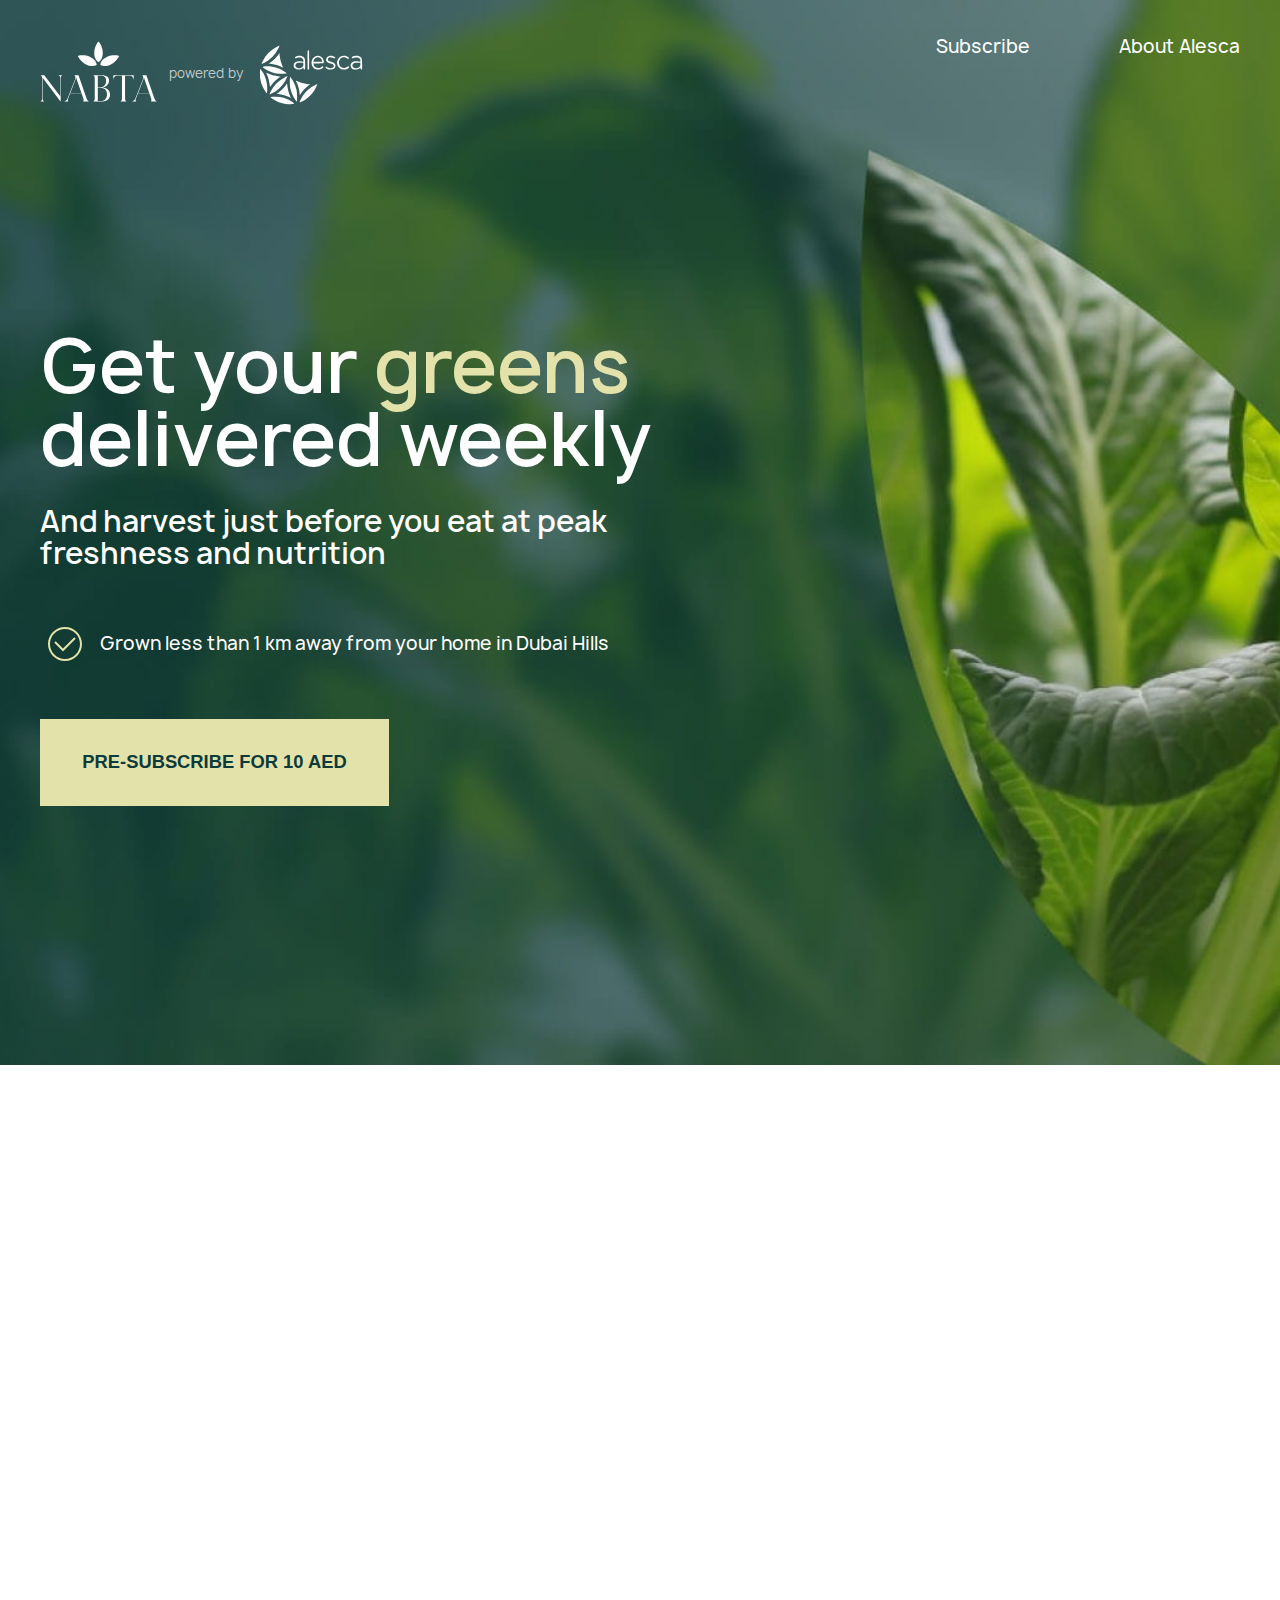
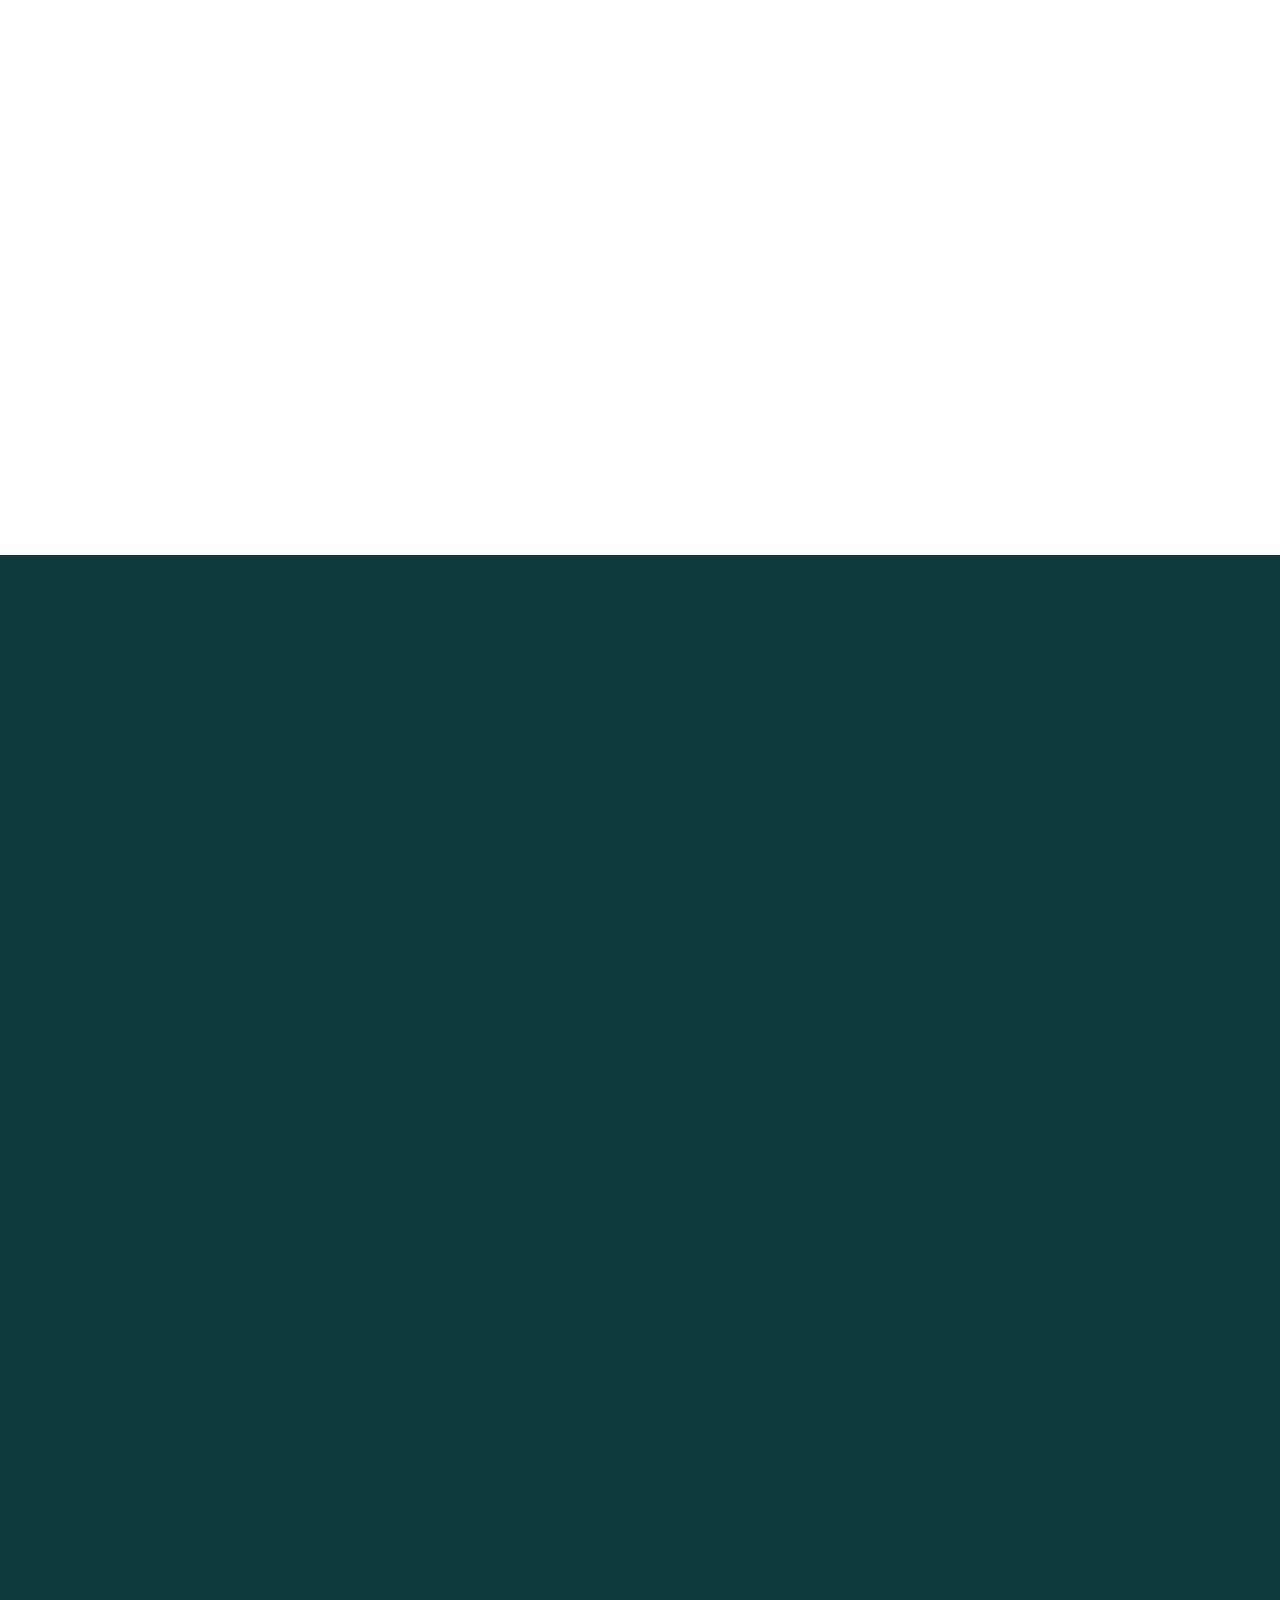
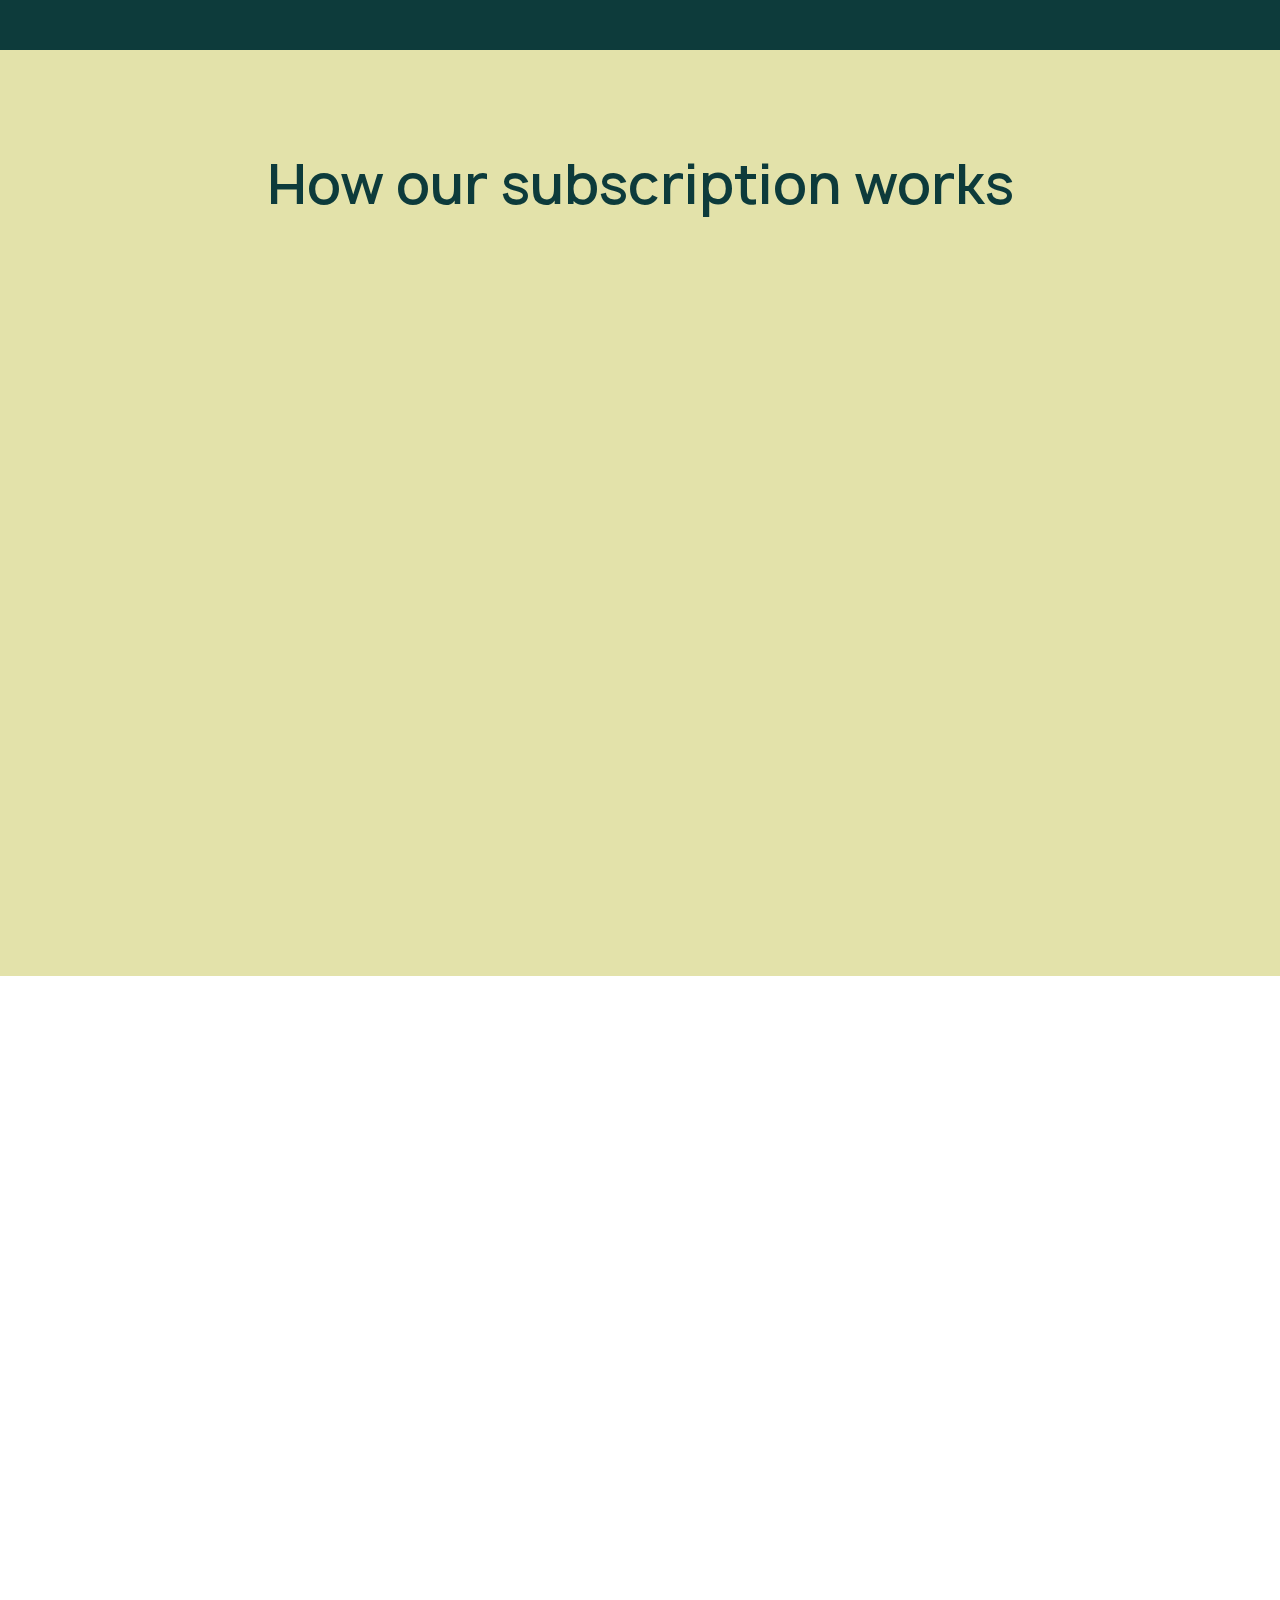
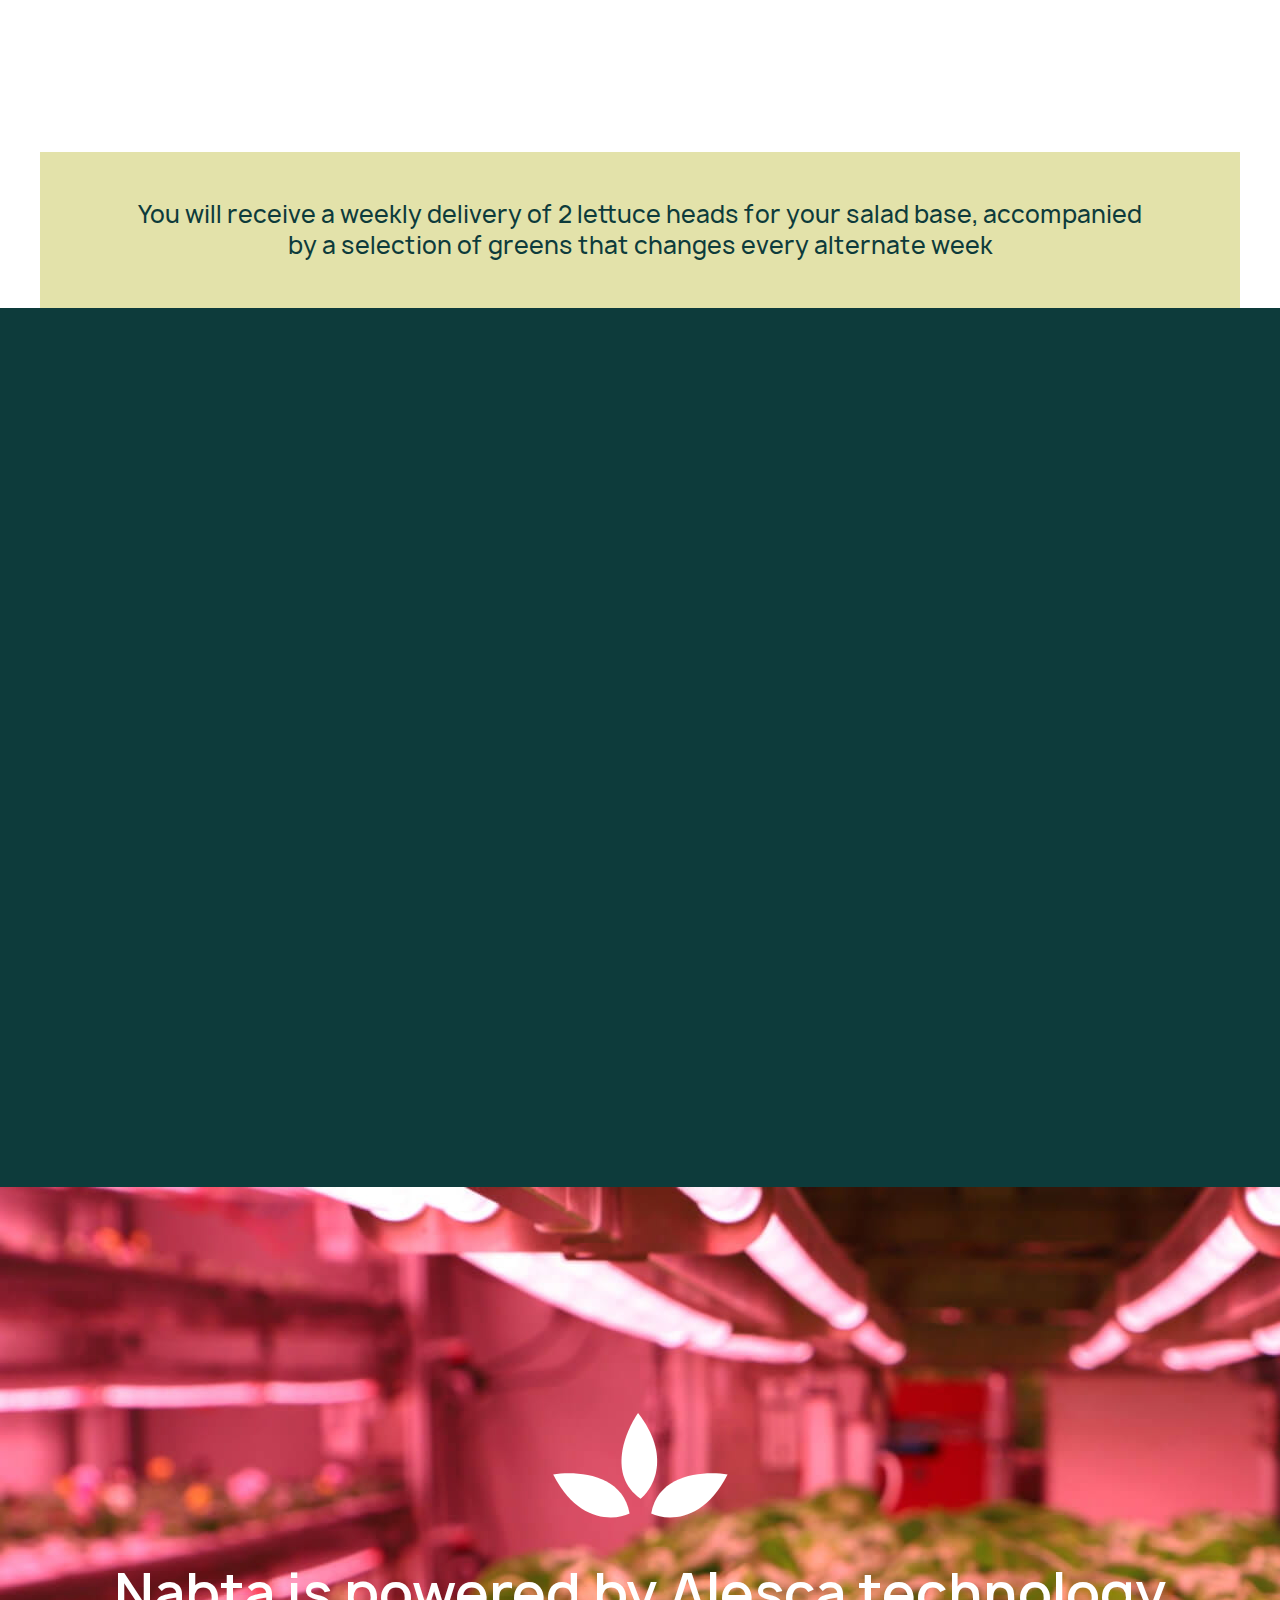
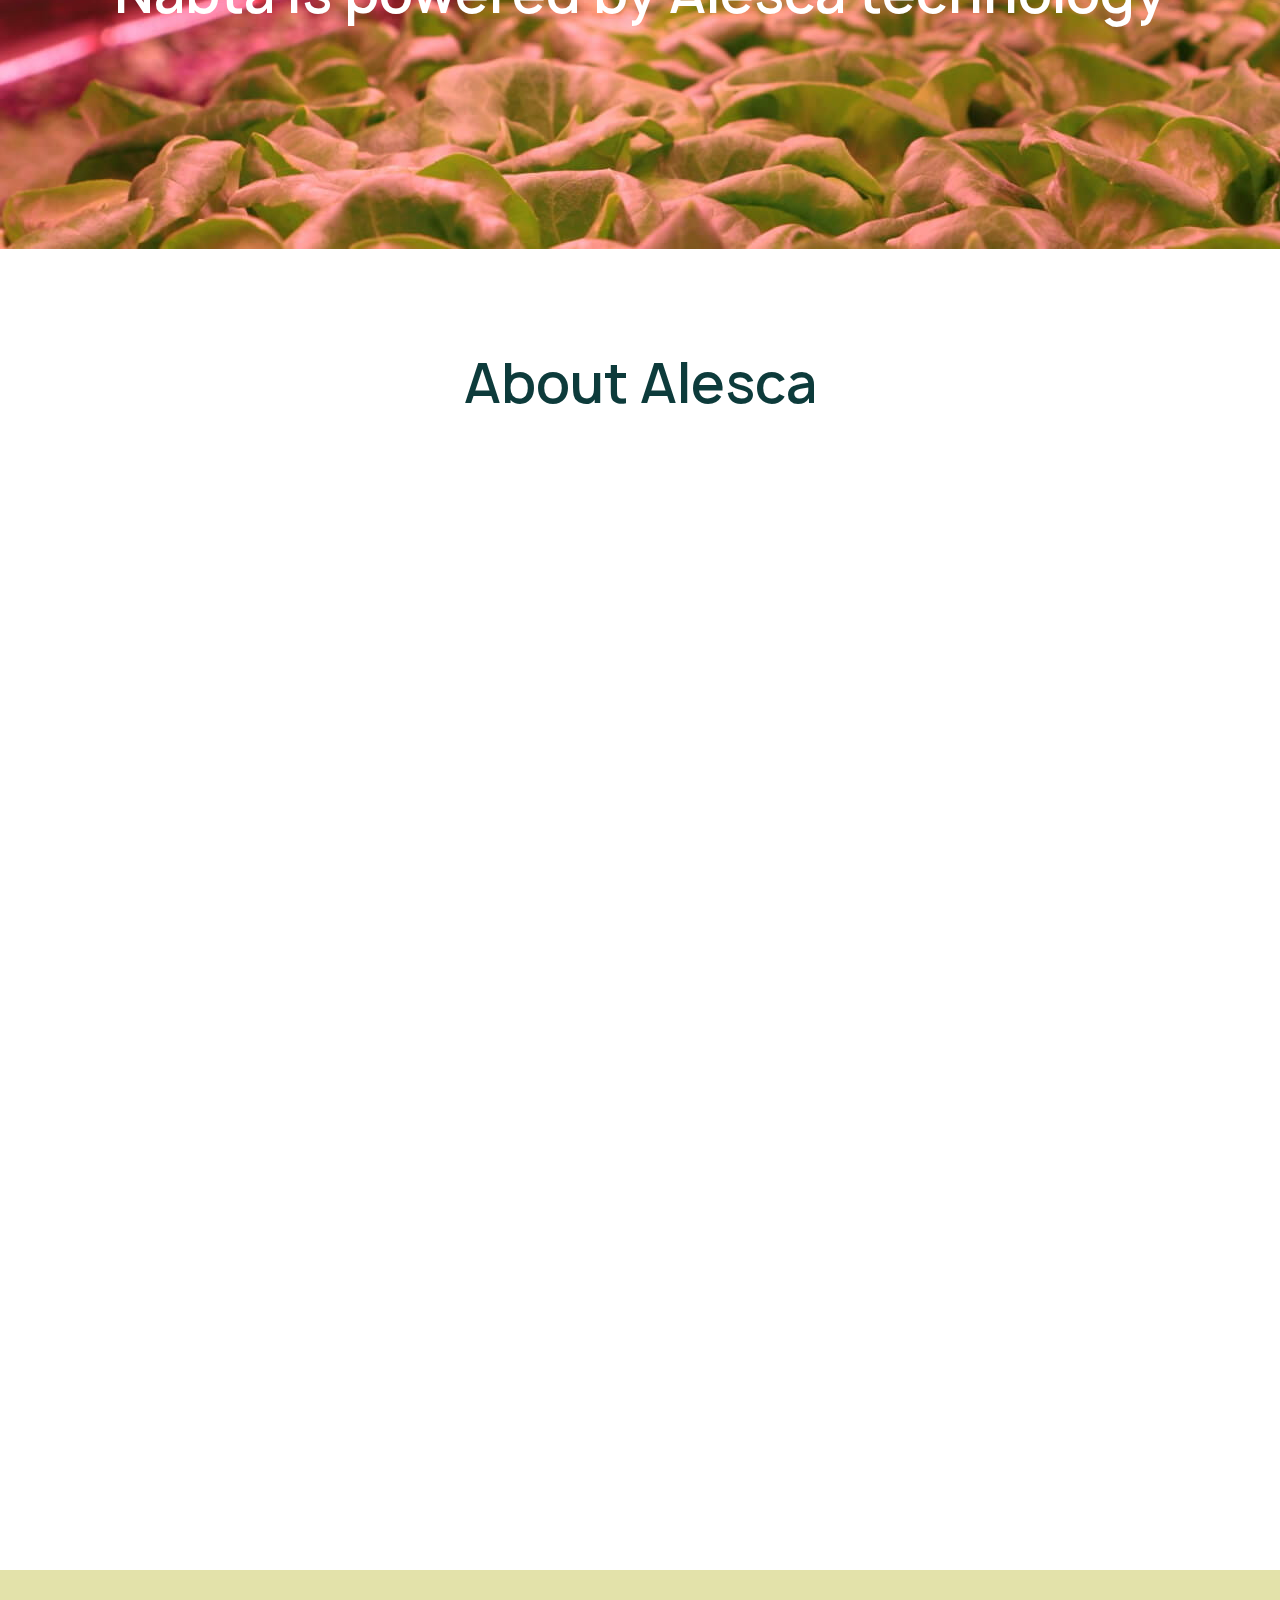
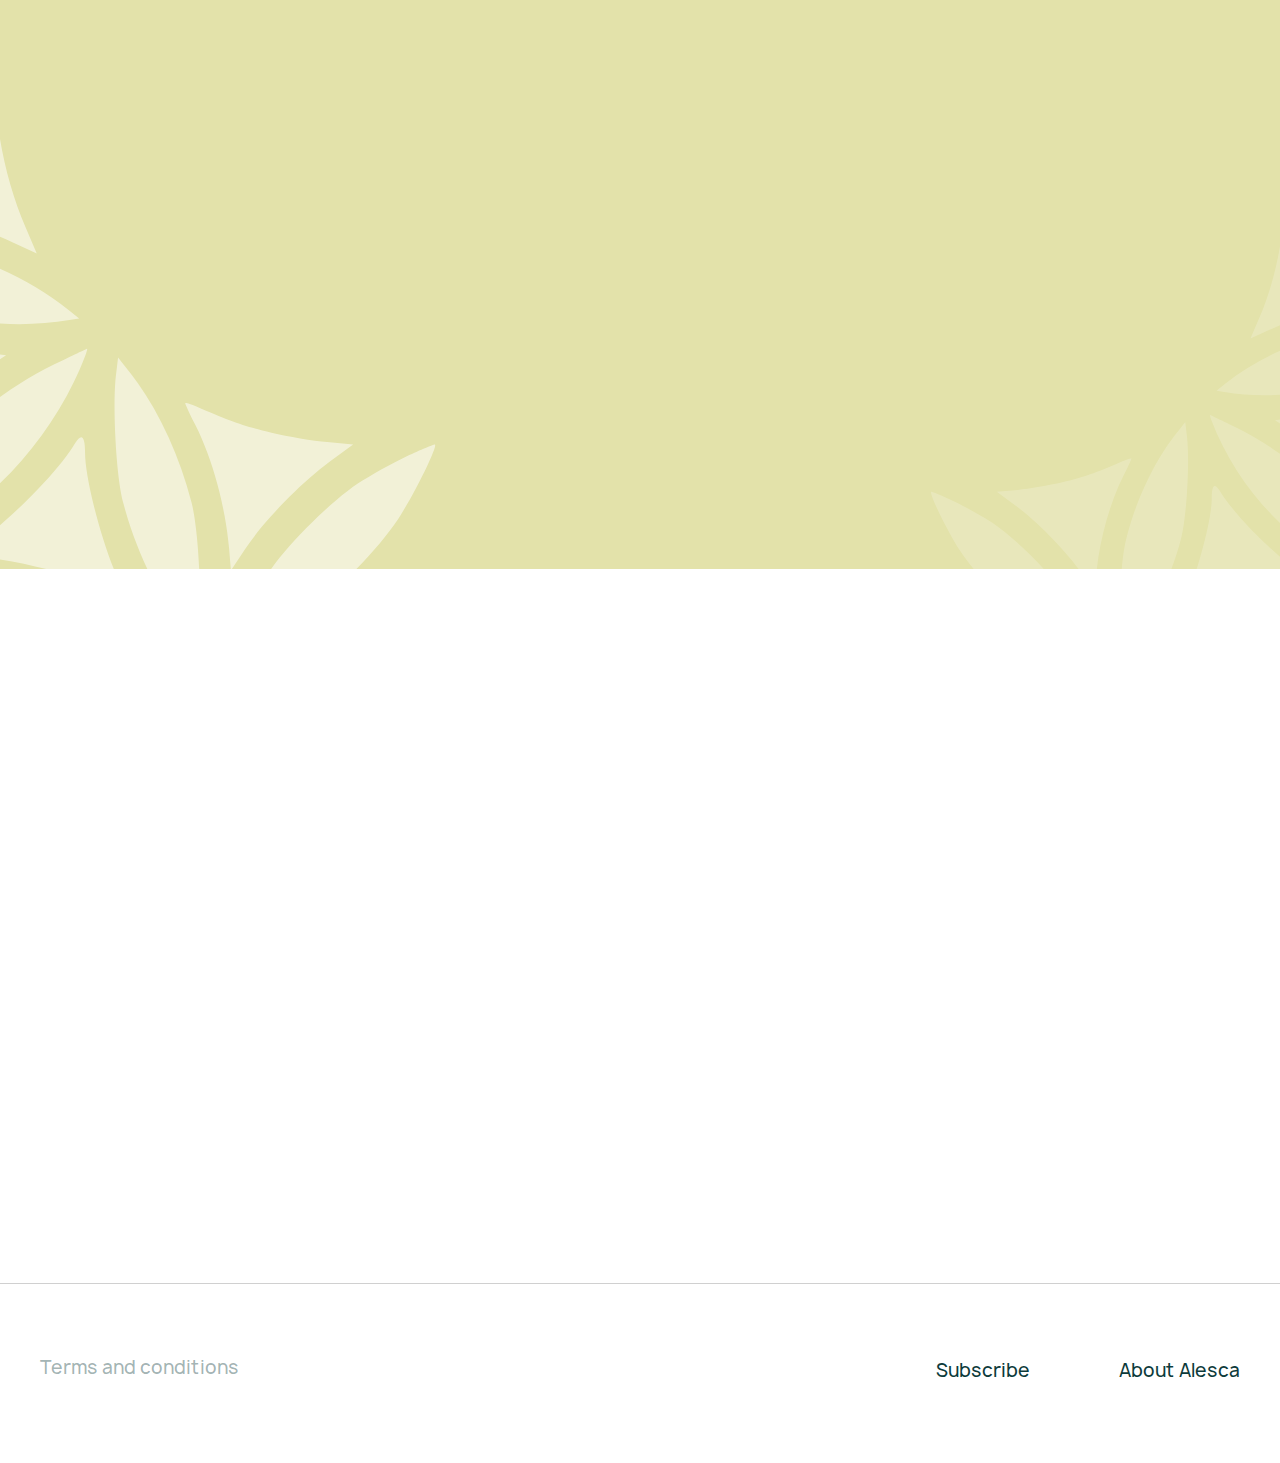
==== commit 91f0378d: "fix" ====
--- a/index.html
+++ b/index.html
@@ -182,4 +182,4 @@
   .hero__notice {
     font-size: calc(1rem + .25 * (100vw - 22.5rem)/ 97.5)
   }
-}</style><link rel="stylesheet" href="css/vendor.css"><link rel="stylesheet" href="css/main.css"><script defer="defer" src="js/main.js"></script></head><body class="page__body"><div class="site-container"><header class="header color-white"><div class="container"><div class="header__inner flex justify-between"><div class="header__logos flex align-items-center"><a href="#" class="header__logo"><img src="img/svg/logos/nabta.svg" alt="Nabta Logo" width="117" height="60"> </a><span>powered by</span> <a href="" class="header__logo"><img src="img/svg/logos/alesca.svg" alt="Alesca Logo" width="112" height="67"></a></div><nav class="menu" data-menu><ul class="menu__list flex justify-between"><li class="menu__item"><a href="#" class="header__link primary-hover" data-scroll-to=".offer">Subscribe</a></li><li class="menu__item"><a href="#" class="header__link primary-hover" data-scroll-to=".about">About Alesca</a></li></ul></nav><button class="burger" aria-label="Open Menu" aria-expanded="false" data-burger><span class="burger__line"></span></button></div></div></header><main class="main"><section class="hero color-white"><div class="container hero__inner flex align-items-center"><div class="hero__info"><h1 class="hero__title font-semibold">Get your <span class="color-secondary">greens</span> delivered weekly</h1><p class="hero__description font-subtitle font-semibold">And harvest just before you eat at peak freshness and nutrition</p><div class="hero__notice flex align-items-center"><svg class="align-self-start" width="50" height="50" viewBox="0 0 50 50" fill="none" xmlns="http://www.w3.org/2000/svg"><path d="M25 42C15.6 42 8 34.4 8 25C8 15.6 15.6 8 25 8C34.4 8 42 15.6 42 25C42 34.4 34.4 42 25 42ZM25 10C16.7 10 10 16.7 10 25C10 33.3 16.7 40 25 40C33.3 40 40 33.3 40 25C40 16.7 33.3 10 25 10Z" fill="#E3E2AA"/><path d="M23 32.4001L14.3 23.7001L15.7 22.3L23 29.6L34.3 18.3L35.7001 19.7001L23 32.4001Z" fill="#E3E2AA"/></svg><p>Grown less than 1 km away from your home in Dubai Hills</p></div><button class="btn btn-primary hero__btn">Pre-subscribe for 10 AED</button></div></div></section><section class="difference section-offset"><div class="container"><h2 class="difference__title section-title section-title-with-margin centered" data-aos="fade-up">See the difference</h2><div class="difference__inner grid grid-cols-12"><div class="difference__items flex" data-aos="fade-up"><div class="difference__item flex align-items-center difference__item--question" data-aos="fade-up"><p>Worried where your greens are grown?</p></div><div class="difference__item flex align-items-center difference__item--answer color-white"><p>We grow ours around the corner in your community farm</p></div></div><div class="difference__items flex" data-aos="fade-up" data-aos-delay="150"><div class="difference__item flex align-items-center difference__item--question"><p>Worried about consuming chemicals and pesticides?</p></div><div class="difference__item flex align-items-center difference__item--answer color-white"><p>Our farm is a clean and pesticide-free environment</p></div></div><div class="difference__items flex" data-aos="fade-up" data-aos-delay="250"><div class="difference__item flex align-items-center difference__item--question"><p>Supermarket greens die in your fridge after 2 days?</p></div><div class="difference__item flex align-items-center difference__item--answer color-white"><p>Ours remain nice and fresh up to 10 days</p></div></div><div class="difference__items flex" data-aos="fade-up" data-aos-delay="350"><div class="difference__item flex align-items-center difference__item--question"><p>Supermarket greens loose most vitamins and nutrients by the time you eat them?</p></div><div class="difference__item flex align-items-center difference__item--answer color-white"><p>Harvest ours just before you eat at peak freshness and nutrition</p></div></div><div class="difference__items flex" data-aos="fade-up" data-aos-delay="450"><div class="difference__item flex align-items-center difference__item--question"><p>Keep forgetting to buy ingredients for your salad or smoothie?</p></div><div class="difference__item flex align-items-center difference__item--answer color-white"><p>Cross it out of your grocery list. It’s on us!</p></div></div><div class="difference__items flex" data-aos="fade-up" data-aos-delay="550"><div class="difference__item flex align-items-center difference__item--question"><p>Other greens all taste the same?</p></div><div class="difference__item flex align-items-center difference__item--answer color-white"><p>Just try ours once and taste the difference</p></div></div></div></div></section><section class="benefits section-offset section-padding-top color-white"><div class="container"><div class="benefits__inner grid"><div class="benefits__list grid" data-aos="fadeup"><div class="benefits__item flex align-items-center"><svg class="align-self-start" class="align-self-start" width="88" height="88" viewBox="0 0 88 88" fill="none" xmlns="http://www.w3.org/2000/svg"><circle cx="44" cy="44" r="43.5" stroke="#E3E2AA"/><path d="M40.2058 66C42.0334 66 43.515 64.5184 43.515 62.6907C43.515 60.8631 42.0334 59.3815 40.2058 59.3815C38.3781 59.3815 36.8965 60.8631 36.8965 62.6907C36.8965 64.5184 38.3781 66 40.2058 66Z" stroke="#E3E2AA" stroke-width="2" stroke-linecap="round" stroke-linejoin="round"/><path d="M55.0983 66C56.926 66 58.4076 64.5184 58.4076 62.6907C58.4076 60.8631 56.926 59.3815 55.0983 59.3815C53.2707 59.3815 51.7891 60.8631 51.7891 62.6907C51.7891 64.5184 53.2707 66 55.0983 66Z" stroke="#E3E2AA" stroke-width="2" stroke-linecap="round" stroke-linejoin="round"/><path d="M48.0821 33.0394C47.5743 30.9994 46.5878 29.1097 45.2045 27.5267C43.8211 25.9437 42.0806 24.7129 40.127 23.9363C38.1734 23.1597 36.0629 22.8596 33.9703 23.0608C31.8776 23.262 29.863 23.9587 28.0932 25.0933C26.3233 26.2279 24.8492 27.7677 23.7927 29.5852C22.7363 31.4028 22.128 33.4459 22.0181 35.5453C21.9082 37.6447 22.3 39.7401 23.1609 41.658C24.0219 43.5759 25.3272 45.2612 26.969 46.5743M35.2422 36.2825L40.2061 31.3186M41.8607 52.7958V49.4865H36.8968C35.1414 49.4865 33.458 50.1838 32.2168 51.425C30.9756 52.6662 30.2783 54.3497 30.2783 56.105V62.7236" stroke="#E3E2AA" stroke-width="2" stroke-linecap="round" stroke-linejoin="round"/><path d="M65.0252 62.6907V46.1444C65.0252 45.2667 64.6766 44.425 64.056 43.8043C63.4354 43.1837 62.5936 42.8351 61.716 42.8351H45.1696C44.2919 42.8351 43.4502 43.1837 42.8296 43.8043C42.209 44.425 41.8604 45.2667 41.8604 46.1444V52.7629" stroke="#E3E2AA" stroke-width="2" stroke-linecap="round" stroke-linejoin="round"/></svg><h3 class="benefits__subtitle font-semibold">Delivered weekly</h3></div><div class="benefits__item flex align-items-center"><svg class="align-self-start" width="88" height="88" viewBox="0 0 88 88" fill="none" xmlns="http://www.w3.org/2000/svg"><circle cx="44" cy="44" r="43.5" stroke="#E3E2AA"/><path d="M57.3727 35.2918C57.3727 32.2093 57.3727 29.1269 57.1569 27.0925C57.1585 26.5939 57.0392 26.1023 56.8091 25.66C56.579 25.2176 56.245 24.8377 55.8359 24.5528C55.4267 24.2679 54.9545 24.0865 54.4598 24.0242C53.9651 23.9619 53.4627 24.0205 52.9956 24.195C46.3375 26.1061 32.7439 30.8839 27.0414 39.0832C20.8765 47.7757 25.6235 57.732 27.8737 61.6159C28.2015 62.1649 28.6489 62.6329 29.1826 62.9851C29.7163 63.3373 30.3225 63.5647 30.9561 63.6503C33.7944 64.1619 36.6933 64.245 39.5561 63.8969" stroke="#E3E2AA" stroke-width="2" stroke-linecap="round" stroke-linejoin="round"/><path d="M37.9222 48.947C34.8192 53.5199 31.9588 58.2528 29.353 63.1262M55.3997 64.0201C55.0611 64.1426 54.6903 64.1426 54.3517 64.0201C51.781 63.0018 49.5752 61.2351 48.0199 58.9489C46.4646 56.6627 45.6315 53.9622 45.6284 51.1972V45.4946C45.6321 45.2989 45.6755 45.1061 45.7559 44.9276C45.8362 44.7491 45.9519 44.5888 46.096 44.4563C46.24 44.3238 46.4094 44.2218 46.5939 44.1566C46.7784 44.0913 46.9743 44.0642 47.1696 44.0767H62.5818C62.9554 44.0846 63.3115 44.2365 63.5757 44.5007C63.84 44.7649 63.9919 45.121 63.9997 45.4946V51.1972C64.0065 53.948 63.1915 56.6382 61.6593 58.9229C60.127 61.2075 57.9474 62.9824 55.3997 64.0201Z" stroke="#E3E2AA" stroke-width="2" stroke-linecap="round" stroke-linejoin="round"/></svg><h3 class="benefits__subtitle font-semibold">Pesticide-free</h3></div><div class="benefits__item flex align-items-center"><svg class="align-self-start" class="align-self-start" width="88" height="88" viewBox="0 0 88 88" fill="none" xmlns="http://www.w3.org/2000/svg"><circle cx="44" cy="44" r="43.5" stroke="#E3E2AA"/><g clip-path="url(#clip0_273_157)"><path d="M55.2369 31.8336C59.3137 33.5758 63.8988 33.7106 68.071 32.2111M32.2111 68.0709C33.7093 63.8856 33.5745 59.2894 31.8337 55.1991C30.4711 51.9423 30.1024 48.3551 30.7741 44.8892C31.4458 41.4233 33.1278 38.2336 35.6084 35.7216C38.1513 33.205 41.3823 31.4975 44.8942 30.8145" stroke="#E3E2AA" stroke-width="2" stroke-linecap="round" stroke-linejoin="round"/><path d="M42.0258 56.2565C45.5547 55.5677 48.7996 53.8467 51.3493 51.3116M51.3493 51.3116C53.8343 48.8023 55.5192 45.6124 56.1911 42.1454C56.863 38.6784 56.4917 35.09 55.124 31.834C53.4187 27.7428 53.3243 23.1579 54.8598 19M51.3493 51.3116L35.7597 35.722M19 54.8598C23.1739 53.3532 27.7662 53.5018 31.834 55.275" stroke="#E3E2AA" stroke-width="2" stroke-linecap="round" stroke-linejoin="round"/></g><defs><clipPath id="clip0_273_157"><rect width="50" height="50" fill="white" transform="translate(19 19)"/></clipPath></defs></svg><h3 class="benefits__subtitle font-semibold">Full of vitamins</h3></div><div class="benefits__item flex align-items-center"><svg width="88" height="88" viewBox="0 0 88 88" fill="none" xmlns="http://www.w3.org/2000/svg"><circle cx="44" cy="44" r="43.5" stroke="#E3E2AA"/><path d="M43.0519 59.6027L43.0513 59.6022C35.1122 52.6559 31.1536 46.4207 31.1536 40.9732C31.1536 37.5732 32.5042 34.3125 34.9084 31.9084C37.3125 29.5042 40.5732 28.1536 43.9732 28.1536C45.6567 28.1536 47.3237 28.4852 48.8791 29.1294C50.4344 29.7737 51.8477 30.7179 53.0381 31.9084C54.2285 33.0988 55.1728 34.512 55.817 36.0673C56.4613 37.6227 56.7929 39.2897 56.7929 40.9732C56.7929 46.5495 52.6436 52.9508 44.3213 60.0991L43.0519 59.6027ZM43.0519 59.6027L43.6247 60.0988L43.6251 60.0991M43.0519 59.6027L43.6251 60.0991M43.6251 60.0991C43.722 60.1824 43.8455 60.2282 43.9732 60.2282M43.6251 60.0991L43.9732 60.2282M43.9732 60.2282C44.1009 60.2282 44.2244 60.1824 44.3213 60.0991L43.9732 60.2282ZM45.6262 61.6192L45.7239 61.733L45.6262 61.6192C45.1654 62.015 44.5779 62.2324 43.9705 62.2319C43.3631 62.2314 42.7761 62.013 42.316 61.6165C42.316 61.6164 42.3159 61.6164 42.3158 61.6163L41.7362 61.1133C33.3555 53.779 29.15 47.0909 29.15 40.9732C29.15 37.0419 30.7117 33.2715 33.4916 30.4916C36.2715 27.7117 40.0419 26.15 43.9732 26.15C47.9046 26.15 51.6749 27.7117 54.4548 30.4916C57.2347 33.2715 58.7964 37.0419 58.7964 40.9732C58.7964 47.2309 54.396 54.0877 45.6262 61.6192ZM43.9732 35.3643C45.4608 35.3643 46.8874 35.9552 47.9393 37.0071C48.9912 38.059 49.5821 39.4856 49.5821 40.9732C49.5821 42.4608 48.9912 43.8874 47.9393 44.9393C46.8874 45.9912 45.4608 46.5821 43.9732 46.5821C42.4856 46.5821 41.059 45.9912 40.0071 44.9393C38.9552 43.8874 38.3643 42.4608 38.3643 40.9732C38.3643 39.4856 38.9552 38.059 40.0071 37.0071C41.059 35.9552 42.4856 35.3643 43.9732 35.3643ZM43.9732 37.3679C43.017 37.3679 42.1 37.7477 41.4238 38.4238C40.7477 39.1 40.3679 40.017 40.3679 40.9732C40.3679 41.9294 40.7477 42.8465 41.4238 43.5226C42.1 44.1987 43.017 44.5786 43.9732 44.5786C44.9294 44.5786 45.8465 44.1987 46.5226 43.5226C47.1987 42.8465 47.5786 41.9294 47.5786 40.9732C47.5786 40.017 47.1987 39.1 46.5226 38.4238C45.8465 37.7477 44.9294 37.3679 43.9732 37.3679Z" fill="#0D3B3B" stroke="#E3E2AA" stroke-width="0.3"/></svg><h3 class="benefits__subtitle font-semibold">Grown in Dubai Hills</h3></div><div class="benefits__item flex align-items-center"><svg class="align-self-start" width="88" height="88" viewBox="0 0 88 88" fill="none" xmlns="http://www.w3.org/2000/svg"><circle cx="44" cy="44" r="43.5" stroke="#E3E2AA"/><path d="M55.911 61.544L61.281 42.544C61.3651 42.2465 61.3791 41.9336 61.3219 41.6299C61.2646 41.3261 61.1378 41.0397 60.9513 40.7932C60.7648 40.5467 60.5236 40.3468 60.2468 40.2092C59.97 40.0715 59.6651 39.9999 59.356 40H47.875C47.7104 40 47.548 39.9629 47.3997 39.8914C47.2515 39.8199 47.1213 39.7159 47.0188 39.5871C46.9164 39.4583 46.8443 39.308 46.808 39.1475C46.7716 38.987 46.772 38.8204 46.809 38.66L47.309 36.496C47.767 34.511 47.914 32.466 47.745 30.436L47.653 29.333C47.5544 28.1497 47.0396 27.0396 46.2 26.2C45.432 25.4318 44.3903 25.0002 43.304 25H43.064C42.407 25 41.802 25.356 41.484 25.93L38.825 30.715C37.633 32.861 35.8561 34.6244 33.701 35.8L27.042 39.43C26.7263 39.6023 26.4629 39.8565 26.2795 40.1659C26.0961 40.4752 25.9996 40.8284 26 41.188V61C26 61.5304 26.2107 62.0391 26.5858 62.4142C26.9609 62.7893 27.4696 63 28 63H53.987C54.4225 62.9999 54.846 62.8576 55.1933 62.5948C55.5406 62.332 55.7925 61.9631 55.911 61.544Z" stroke="#E3E2AA" stroke-width="2" stroke-linecap="round" stroke-linejoin="round"/></svg><h3 class="benefits__subtitle font-semibold">Tasty and hustle-free</h3></div><button class="btn btn-primary benefits__btn">See how it’s grown</button></div><div class="benefits__info flex" data-aos="fadeup"><h2 class="benefits__title section-title color-white">We deliver a variety of leafy <span class="color-secondary">greens</span> to your doorstep in Dubai Hills every week</h2></div></div></div></section><section class="subscription section-offset section-padding-top bg-secondary color-primary"><div class="container"><h2 class="subscription__title section-title section-title-with-margin centered">How our subscription works</h2><div class="subscription__inner grid grid-cols-12"><ol class="subscription__list flex align-items-start"><li class="subscription__item" data-aos="fadeup"><div class="subscription__info grid"><h3 class="subscription__subtitle">Step 1</h3><p class="subscription__description">Choose a subscription type</p></div></li><li class="subscription__item" data-aos-delay="150" data-aos="fadeup"><div class="subscription__info grid"><h3 class="subscription__subtitle">Step 2</h3><p class="subscription__description">Fill in your details</p></div></li><li class="subscription__item" data-aos-delay="250" data-aos="fadeup"><div class="subscription__info grid"><h3 class="subscription__subtitle">Step 3</h3><p class="subscription__description">Make a payment</p></div></li><li class="subscription__item" data-aos-delay="350" data-aos="fadeup"><div class="subscription__info grid"><h3 class="subscription__subtitle">Step 4</h3><p class="subscription__description">Receive a WhatsApp confirmation</p></div></li><li class="subscription__item" data-aos-delay="450" data-aos="fadeup"><div class="subscription__info grid"><h3 class="subscription__subtitle">Step 5</h3><p class="subscription__description">Choose the day  and time of delivery</p></div><div class="subscription__notice"><p>Delivery options are predetermined farming to harvesting schedule</p></div></li><li class="subscription__item" data-aos-delay="550" data-aos="fadeup"><div class="subscription__info grid bg-primary"><h3 class="subscription__subtitle">Step 6</h3><p class="subscription__description">Receive your leafy greens at your door step</p></div></li></ol></div></div></section><section class="packages section-padding-top"><div class="container"><h2 class="section-title packages__title section-title-with-margin centered" data-aos="fadeup">Our greens package selection</h2><div class="packages__inner grid grid-cols-12"><ul class="packages__list grid"><li class="packages__item grid" data-aos="fadeup"><h3 class="packages__subtitle font-semibold centered">Italian Mix</h3><div class="packages__images grid"><div class="packages__image"><picture><source srcset="img/plant-1.webp" type="image/webp"><img loading="lazy" src="img/plant-1.png" alt="Lollo Rosso Letuce" width="127" height="127"></picture></div><div class="packages__image"><picture><source srcset="img/plant-3.webp" type="image/webp"><img loading="lazy" src="img/plant-3.png" alt="Lollo Bionda Lettuce" width="127" height="127"></picture></div><div class="packages__image"><picture><source srcset="img/plant-2.webp" type="image/webp"><img loading="lazy" src="img/plant-2.png" alt="Super Kale" class="packages__image" width="127" height="127"></picture></div><div class="packages__image"><picture><source srcset="img/plant-4.webp" type="image/webp"><img loading="lazy" src="img/plant-4.png" alt="Fragrant Basil" class="packages__image" width="127" height="127"></picture></div></div><div class="packages__info grid"><div class="packages__info-items"><div class="packages__info-item grid"><span class="packages__count font-medium">1 head</span><h4 class="packages__name font-medium">Lollo Rosso Lettuce</h4></div><div class="packages__info-item grid"><span class="packages__count font-medium">1 head</span><h4 class="packages__name font-medium">Lollo Bionda Lettuce</h4></div><div class="packages__info-item grid"><span class="packages__count font-medium">1 head</span><h4 class="packages__name font-medium">Super Kale</h4></div><div class="packages__info-item grid"><span class="packages__count font-medium">1 head</span><h4 class="packages__name font-medium">Fragrant Basil</h4></div></div><div class="packages__info-weights"><p class="packages__weight">Approx 100 gr</p><p class="packages__weight">Approx 150 gr</p></div></div></li><li class="packages__item grid" data-aos="fadeup"><h3 class="packages__subtitle font-semibold centered">Asian Mix</h3><div class="packages__images grid"><div class="packages__image"><picture><source srcset="img/plant-1.webp" type="image/webp"><img loading="lazy" src="img/plant-1.png" alt="Lollo Rosso Letuce" width="127" height="127"></picture></div><div class="packages__image"><picture><source srcset="img/plant-3.webp" type="image/webp"><img loading="lazy" src="img/plant-3.png" alt="Lollo Bionda Lettuce" width="127" height="127"></picture></div><div class="packages__image"><picture><source srcset="img/plant-5.webp" type="image/webp"><img loading="lazy" src="img/plant-5.png" alt="Green Bok Choy" width="127" height="127"></picture></div><div class="packages__image"><picture><source srcset="img/plant-6.webp" type="image/webp"><img loading="lazy" src="img/plant-6.png" class="image" width="127" height="127" alt="Mighty Spinach"></picture></div></div><div class="packages__info grid"><div class="packages__info-items"><div class="packages__info-item grid"><span class="packages__count font-medium">1 head</span><h4 class="packages__name font-medium">Lollo Rosso Lettuce</h4></div><div class="packages__info-item grid"><span class="packages__count font-medium">1 head</span><h4 class="packages__name font-medium">Lollo Bionda Lettuce</h4></div><div class="packages__info-item grid"><span class="packages__count font-medium">1 head</span><h4 class="packages__name font-medium">Green Bok Choy</h4></div><div class="packages__info-item grid"><span class="packages__count font-medium">1 head</span><h4 class="packages__name font-medium">Mighty Spinach</h4></div></div><div class="packages__info-weights"><p class="packages__weight">Approx 100 gr</p><p class="packages__weight">Approx 150 gr</p></div></div></li></ul><div class="packages__notice bg-secondary color-primary centered"><p>You will receive a weekly delivery of 2 lettuce heads for your salad base, accompanied by a selection of greens that changes every alternate week</p></div></div></div></section><section class="offer section-padding-top color-white bg-primary section-offset"><div class="container"><div class="offer__inner grid grid-cols-12" data-aos="fadeup"><h2 class="offer__title section-title">Get your subscription</h2><div class="offer__info" data-aos="fadeup"><p class="offer__subtitle font-semibold">Subscriptions will become effective on the 2nd of January 2024</p><div class="offer__notice grid"><p>However you can make an early-bird pre-booking for 10 AED only now and get a free community farm tour*</p><p class="offer__remark">*first 100 subscribers</p></div></div><ul class="offer__list grid grid-cols-12"><li class="offer__item grid" data-aos="fadeup"><h3 class="offer__duration font-semibold">1 month</h3><div class="offer__prices color-secondary"><p class="offer__price">75 AED</p></div><button class="btn btn-primary offer__btn">pre-book now for 10 AED</button></li><li class="offer__item grid" data-aos="fadeup" data-aos-delay="150"><h3 class="offer__duration font-semibold">3 months</h3><div class="offer__prices flex color-secondary"><p class="offer__price offer__price--old">225 AED</p><p class="offer__price">75 AED</p></div><button class="btn btn-primary offer__btn">pre-book now for 10 AED</button><div class="offer__sale font-semibold bg-secondary color-primary"> — 12%</div></li><li class="offer__item grid" data-aos="fadeup" data-aos-delay="250"><h3 class="offer__duration font-semibold">6 months</h3><div class="offer__prices flex color-secondary"><p class="offer__price offer__price--old">450 AED</p><p class="offer__price">350 AED</p></div><button class="btn btn-primary offer__btn">pre-book now for 10 AED</button><div class="offer__sale font-semibold bg-secondary color-primary"> — 23%</div></li><li class="offer__detail centered" data-aos="fadeup" data-aos-delay="350">We want to keep the process hassle-free for you, that’s why subscription renews automatically, but you can cancel it anytime</li></ul></div></div></section><section class="powered color-white"><div class="container powered__inner grid"><div class="powered__info grid"><svg xmlns="http://www.w3.org/2000/svg" width="191" height="116" viewBox="0 0 191 116" fill="none"><path d="M93.0933 0C80.0274 18.7821 62.2252 62.226 95.5431 85.7445C108.609 75.1285 126.411 43.1172 93.0933 0Z" fill="white"/><path d="M182.573 61.5562C160.001 57.8161 113.121 60.3826 106.178 100.57C121.375 107.815 157.928 110.155 182.573 61.5562Z" fill="white"/><path d="M8.18328 61.5562C30.7553 57.8161 77.635 60.3826 84.5775 100.57C69.3812 107.815 32.8277 110.155 8.18328 61.5562Z" fill="white"/></svg><h2 class="powered__title section-title centered">Nabta is powered by Alesca technology</h2></div></div></section><section class="about section-padding-top section-offset color-white"><div class="container"><h2 class="about__title section-title section-title-with-margin color-primary centered">About Alesca</h2><div class="about__inner align-items-start grid grid-cols-12"><div class="about__img ibg" data-aos="fadeup"><picture><source media="(max-width: 1400px)" srcset="img/plants-mobile.webp"><source media="(max-width: 1400px)" srcset="img/plants-mobile.jpg"><source srcset="img/plants-mobile.webp" type="image/webp"><img loading="lazy" class="image" src="img/plants.jpg" alt="Plants" width="650" height="500"></picture><img width="185" height="111" class="image-absolute" src="img/svg/logos/alesca.svg" alt="Alesca Logo"></div><ul class="about__items grid"><li class="about__item bg-primary grid align-items-center" data-aos="fadeup"><svg class="align-self-start" width="88" height="89" viewBox="0 0 88 89" fill="none" xmlns="http://www.w3.org/2000/svg"><circle cx="44" cy="44.5" r="43.5" stroke="#E3E2AA"/><path d="M38.5496 51.5742L31.4258 44.4504L29 46.8592L38.5496 56.4088L59.0496 35.9087L56.6408 33.5L38.5496 51.5742Z" fill="#E3E2AA"/></svg><p>Established in 2013, Alesca is a mindful agricultural technology company driven by collaboration, innovation and nutrition</p></li><li class="about__item bg-primary grid align-items-center" data-aos="fadeup"><svg class="align-self-start" width="88" height="89" viewBox="0 0 88 89" fill="none" xmlns="http://www.w3.org/2000/svg"><circle cx="44" cy="44.5" r="43.5" stroke="#E3E2AA"/><path d="M38.5496 51.5742L31.4258 44.4504L29 46.8592L38.5496 56.4088L59.0496 35.9087L56.6408 33.5L38.5496 51.5742Z" fill="#E3E2AA"/></svg><p>Alesca empowers local communities to grow fresh healthy food while making agriculture more efficient, transparent and accessible</p></li><li class="about__item bg-primary grid align-items-center" data-aos="fadeup"><svg class="align-self-start" width="88" height="89" viewBox="0 0 88 89" fill="none" xmlns="http://www.w3.org/2000/svg"><circle cx="44" cy="44.5" r="43.5" stroke="#E3E2AA"/><path d="M38.5496 51.5742L31.4258 44.4504L29 46.8592L38.5496 56.4088L59.0496 35.9087L56.6408 33.5L38.5496 51.5742Z" fill="#E3E2AA"/></svg><p>Our farming technology is an all-in-one system loaded with advanced monitoring, automation, and climate control capabilities</p></li></ul></div></div></section><section class="info bg-secondary"><div class="container info__inner grid grid-cols-12 align-items-center"><div class="info__content grid" data-aos="fadeup"><h2 class="info__title section-title">Want to know more about our technology?</h2><button class="info__btn btn btn-light">Visit our website</button></div></div></section></main><footer class="footer section-padding-top"><div class="container"><div class="footer__inner grid grid-cols-12"><div class="footer__info grid justify-items-center"><h2 class="section-title centered footer__title" data-aos="fadeup"><span>Have some questions?</span> <span>Chat with us</span></h2><a href="#" class="footer__social footer__social--primary bg-primary" target="_blank" data-aos="fadeup"><svg width="74" height="74" viewBox="0 0 74 74" fill="none" xmlns="http://www.w3.org/2000/svg"><path d="M36.3833 7.3999C52.3908 7.3999 65.3666 20.3757 65.3666 36.3832C65.3666 52.3907 52.3908 65.3666 36.3833 65.3666C31.2613 65.3748 26.2294 64.0193 21.8047 61.4393L7.41154 65.3666L11.3301 50.9676C8.74794 46.5415 7.39139 41.5075 7.39994 36.3832C7.39994 20.3757 20.3758 7.3999 36.3833 7.3999ZM26.5058 22.7611L25.9261 22.7843C25.5508 22.8071 25.1841 22.9057 24.8479 23.0741C24.5335 23.2521 24.2465 23.4747 23.9958 23.7349C23.648 24.0624 23.4509 24.3465 23.2393 24.6218C22.1673 26.0156 21.5901 27.7268 21.5989 29.4852C21.6047 30.9054 21.9757 32.2879 22.5553 33.5805C23.7407 36.1948 25.6913 38.9628 28.265 41.5278C28.8853 42.1451 29.4939 42.7654 30.149 43.3421C33.347 46.1578 37.1579 48.1883 41.2786 49.2721L42.9248 49.5243C43.461 49.5533 43.9972 49.5127 44.5363 49.4866C45.3804 49.443 46.2046 49.2145 46.9506 48.8171C47.3302 48.6216 47.7006 48.4088 48.0607 48.1795C48.0607 48.1795 48.1853 48.0983 48.423 47.9186C48.8142 47.6288 49.0548 47.423 49.3794 47.0839C49.62 46.8346 49.8286 46.5419 49.9881 46.2086C50.2141 45.7362 50.4402 44.8348 50.5329 44.0841C50.6025 43.5102 50.5822 43.1972 50.5735 43.003C50.5619 42.6929 50.304 42.3712 50.0228 42.235L48.336 41.4785C48.336 41.4785 45.8144 40.38 44.2725 39.6786C44.1112 39.6082 43.9383 39.5679 43.7624 39.5598C43.5641 39.5394 43.3638 39.5618 43.1748 39.6252C42.9858 39.6887 42.8126 39.7919 42.6669 39.9279C42.6524 39.9221 42.4582 40.0873 40.3627 42.6262C40.2424 42.7879 40.0767 42.91 39.8868 42.9771C39.6968 43.0442 39.4912 43.0532 39.2961 43.003C39.1073 42.9524 38.9223 42.8885 38.7425 42.8117C38.3831 42.661 38.2585 42.6031 38.0121 42.4987C36.3487 41.7728 34.8086 40.792 33.4473 39.5917C33.0821 39.2729 32.743 38.9251 32.3952 38.5889C31.2549 37.4969 30.2612 36.2615 29.4389 34.9138L29.2679 34.6384C29.145 34.4534 29.0457 34.2538 28.9722 34.0443C28.8621 33.6182 29.149 33.2762 29.149 33.2762C29.149 33.2762 29.8533 32.5053 30.1808 32.0879C30.4997 31.6821 30.7692 31.288 30.9431 31.0068C31.2851 30.4561 31.3923 29.891 31.2126 29.4533C30.4011 27.4709 29.5606 25.4971 28.6969 23.5378C28.5259 23.1494 28.0187 22.8712 27.5579 22.8161C27.4013 22.7987 27.2448 22.7814 27.0883 22.7698C26.6991 22.7504 26.3091 22.7543 25.9203 22.7814L26.5029 22.7582L26.5058 22.7611Z" fill="#E3E2AA"/></svg></a><div class="footer__socials flex"><a href="#" class="footer__social footer__social--secondary" target="_blank" data-aos="fadeup"><svg width="50" height="50" viewBox="0 0 50 50" fill="none" xmlns="http://www.w3.org/2000/svg"><path d="M39.6667 7C40.7496 7 41.7882 7.43021 42.554 8.19598C43.3198 8.96175 43.75 10.0004 43.75 11.0833V39.6667C43.75 40.7496 43.3198 41.7882 42.554 42.554C41.7882 43.3198 40.7496 43.75 39.6667 43.75H11.0833C10.0004 43.75 8.96175 43.3198 8.19598 42.554C7.43021 41.7882 7 40.7496 7 39.6667V11.0833C7 10.0004 7.43021 8.96175 8.19598 8.19598C8.96175 7.43021 10.0004 7 11.0833 7H39.6667ZM38.6458 38.6458V27.825C38.6458 26.0598 37.9446 24.3668 36.6964 23.1186C35.4482 21.8704 33.7552 21.1692 31.99 21.1692C30.2546 21.1692 28.2333 22.2308 27.2533 23.8233V21.5571H21.5571V38.6458H27.2533V28.5804C27.2533 27.0083 28.5192 25.7221 30.0913 25.7221C30.8493 25.7221 31.5764 26.0232 32.1124 26.5593C32.6484 27.0953 32.9496 27.8223 32.9496 28.5804V38.6458H38.6458ZM14.9217 18.3517C15.8314 18.3517 16.7038 17.9903 17.347 17.347C17.9903 16.7038 18.3517 15.8314 18.3517 14.9217C18.3517 13.0229 16.8204 11.4713 14.9217 11.4713C14.0066 11.4713 13.1289 11.8348 12.4819 12.4819C11.8348 13.1289 11.4713 14.0066 11.4713 14.9217C11.4713 16.8204 13.0229 18.3517 14.9217 18.3517ZM17.7596 38.6458V21.5571H12.1042V38.6458H17.7596Z" fill="#0D3B3B"/></svg> </a><a href="#" class="footer__social footer__social--secondary" target="_blank" data-aos="fadeup"><svg width="50" height="50" viewBox="0 0 50 50" fill="none" xmlns="http://www.w3.org/2000/svg"><path d="M26.6786 6.00231C28.0468 5.99706 29.4151 6.01081 30.783 6.04356L31.1467 6.05668C31.5667 6.07168 31.9811 6.09043 32.4817 6.11293C34.4767 6.20668 35.838 6.52168 37.0323 6.98481C38.2698 7.46106 39.3123 8.10606 40.3548 9.14856C41.308 10.0853 42.0458 11.2185 42.5167 12.4692C42.9798 13.6636 43.2948 15.0267 43.3886 17.0217C43.4111 17.5204 43.4298 17.9367 43.4448 18.3567L43.4561 18.7204C43.4894 20.0877 43.5038 21.4553 43.4992 22.8229L43.5011 24.2217V26.6779C43.5057 28.0462 43.4913 29.4144 43.458 30.7823L43.4467 31.1461C43.4317 31.5661 43.413 31.9804 43.3905 32.4811C43.2967 34.4761 42.978 35.8373 42.5167 37.0317C42.0473 38.2837 41.3094 39.4178 40.3548 40.3542C39.4173 41.3073 38.2835 42.045 37.0323 42.5161C35.838 42.9792 34.4767 43.2942 32.4817 43.3879C31.9811 43.4104 31.5667 43.4292 31.1467 43.4442L30.783 43.4554C29.4151 43.4888 28.0468 43.5031 26.6786 43.4986L25.2798 43.5004H22.8255C21.4572 43.5051 20.0889 43.4907 18.7211 43.4573L18.3573 43.4461C17.9122 43.4299 17.4672 43.4112 17.0223 43.3898C15.0273 43.2961 13.6661 42.9773 12.4698 42.5161C11.2186 42.0461 10.0853 41.3082 9.14921 40.3542C8.19492 39.4172 7.4565 38.2834 6.98546 37.0317C6.52233 35.8373 6.20733 34.4761 6.11358 32.4811C6.0927 32.0361 6.07395 31.5911 6.05733 31.1461L6.04796 30.7823C6.01339 29.4145 5.99776 28.0462 6.00108 26.6779V22.8229C5.99585 21.4553 6.0096 20.0877 6.04233 18.7204L6.05546 18.3567C6.07046 17.9367 6.08921 17.5204 6.11171 17.0217C6.20546 15.0248 6.52046 13.6654 6.98358 12.4692C7.45491 11.2178 8.19476 10.085 9.15108 9.15043C10.0865 8.19559 11.2191 7.45651 12.4698 6.98481C13.6661 6.52168 15.0255 6.20668 17.0223 6.11293L18.3573 6.05668L18.7211 6.04731C20.0883 6.01276 21.4559 5.99713 22.8236 6.00043L26.6786 6.00231ZM24.7511 15.3773C23.5089 15.3597 22.2756 15.5892 21.1229 16.0524C19.9702 16.5156 18.921 17.2033 18.0364 18.0755C17.1518 18.9477 16.4493 19.9871 15.9699 21.1331C15.4904 22.2792 15.2435 23.5091 15.2435 24.7514C15.2435 25.9937 15.4904 27.2236 15.9699 28.3696C16.4493 29.5157 17.1518 30.555 18.0364 31.4272C18.921 32.2994 19.9702 32.9871 21.1229 33.4503C22.2756 33.9135 23.5089 34.143 24.7511 34.1254C27.2375 34.1254 29.6221 33.1377 31.3802 31.3796C33.1384 29.6214 34.1261 27.2368 34.1261 24.7504C34.1261 22.264 33.1384 19.8795 31.3802 18.1213C29.6221 16.3632 27.2375 15.3773 24.7511 15.3773ZM24.7511 19.1273C25.4983 19.1135 26.2407 19.2488 26.9351 19.5252C27.6294 19.8016 28.2617 20.2136 28.795 20.7371C29.3284 21.2606 29.752 21.8851 30.0413 22.5742C30.3305 23.2633 30.4796 24.0031 30.4797 24.7504C30.4798 25.4977 30.331 26.2376 30.042 26.9268C29.753 27.616 29.3295 28.2406 28.7964 28.7643C28.2632 29.288 27.6311 29.7002 26.9368 29.9768C26.2426 30.2534 25.5002 30.389 24.753 30.3754C23.2611 30.3754 21.8304 29.7828 20.7755 28.7279C19.7206 27.673 19.128 26.2423 19.128 24.7504C19.128 23.2586 19.7206 21.8278 20.7755 20.773C21.8304 19.7181 23.2611 19.1254 24.753 19.1254L24.7511 19.1273ZM34.5948 12.5648C33.9899 12.589 33.4179 12.8463 32.9985 13.2829C32.579 13.7194 32.3448 14.3013 32.3448 14.9067C32.3448 15.5121 32.579 16.0939 32.9985 16.5305C33.4179 16.967 33.9899 17.2243 34.5948 17.2486C35.2164 17.2486 35.8126 17.0016 36.2521 16.5621C36.6917 16.1226 36.9386 15.5264 36.9386 14.9048C36.9386 14.2832 36.6917 13.6871 36.2521 13.2475C35.8126 12.808 35.2164 12.5611 34.5948 12.5611V12.5648Z" fill="#0D3B3B"/></svg></a></div></div><div class="footer__actions flex justify-between align-items-center"><a href="#" class="footer__link footer__link--terms primary-hover" target="_blank">Terms and conditions</a><ul class="footer__list flex justify-between"><li class="footer__item"><a href="#" class="footer__link primary-hover">Subscribe</a></li><li class="footer__item"><a href="#" class="footer__link primary-hover">About Alesca</a></li></ul></div></div></div></footer></div></body></html>+}</style><link rel="stylesheet" href="css/vendor.css"><link rel="stylesheet" href="css/main.css"><script defer="defer" src="js/main.js"></script></head><body class="page__body"><div class="site-container"><header class="header color-white"><div class="container"><div class="header__inner flex justify-between"><div class="header__logos flex align-items-center"><a href="#" class="header__logo"><img src="img/svg/logos/nabta.svg" alt="Nabta Logo" width="117" height="60"> </a><span>powered by</span> <a href="" class="header__logo"><img src="img/svg/logos/alesca.svg" alt="Alesca Logo" width="112" height="67"></a></div><nav class="menu" data-menu><ul class="menu__list flex justify-between"><li class="menu__item"><a href="#" class="header__link primary-hover" data-scroll-to=".offer">Subscribe</a></li><li class="menu__item"><a href="#" class="header__link primary-hover" data-scroll-to=".about">About Alesca</a></li></ul></nav><button class="burger" aria-label="Open Menu" aria-expanded="false" data-burger><span class="burger__line"></span></button></div></div></header><main class="main"><section class="hero color-white"><div class="container hero__inner flex align-items-center"><div class="hero__info"><h1 class="hero__title font-semibold">Get your <span class="color-secondary">greens</span> delivered weekly</h1><p class="hero__description font-subtitle font-semibold">And harvest just before you eat at peak freshness and nutrition</p><div class="hero__notice flex align-items-center"><svg width="50" height="50" viewBox="0 0 50 50" fill="none" xmlns="http://www.w3.org/2000/svg"><path d="M25 42C15.6 42 8 34.4 8 25C8 15.6 15.6 8 25 8C34.4 8 42 15.6 42 25C42 34.4 34.4 42 25 42ZM25 10C16.7 10 10 16.7 10 25C10 33.3 16.7 40 25 40C33.3 40 40 33.3 40 25C40 16.7 33.3 10 25 10Z" fill="#E3E2AA"/><path d="M22.9998 32.4001L14.2998 23.7001L15.6998 22.3L22.9998 29.6L34.2998 18.3L35.6998 19.7001L22.9998 32.4001Z" fill="#E3E2AA"/></svg><p>Grown less than 1 km away from your home in Dubai Hills</p></div><button class="btn btn-primary hero__btn">Pre-subscribe for 10 AED</button></div></div></section><section class="difference section-offset"><div class="container"><h2 class="difference__title section-title section-title-with-margin centered" data-aos="fade-up">See the difference</h2><div class="difference__inner grid grid-cols-12"><div class="difference__items flex" data-aos="fade-up"><div class="difference__item flex align-items-center difference__item--question" data-aos="fade-up"><p>Worried where your greens are grown?</p></div><div class="difference__item flex align-items-center difference__item--answer color-white"><p>We grow ours around the corner in your community farm</p></div></div><div class="difference__items flex" data-aos="fade-up" data-aos-delay="150"><div class="difference__item flex align-items-center difference__item--question"><p>Worried about consuming chemicals and pesticides?</p></div><div class="difference__item flex align-items-center difference__item--answer color-white"><p>Our farm is a clean and pesticide-free environment</p></div></div><div class="difference__items flex" data-aos="fade-up" data-aos-delay="250"><div class="difference__item flex align-items-center difference__item--question"><p>Supermarket greens die in your fridge after 2 days?</p></div><div class="difference__item flex align-items-center difference__item--answer color-white"><p>Ours remain nice and fresh up to 10 days</p></div></div><div class="difference__items flex" data-aos="fade-up" data-aos-delay="350"><div class="difference__item flex align-items-center difference__item--question"><p>Supermarket greens loose most vitamins and nutrients by the time you eat them?</p></div><div class="difference__item flex align-items-center difference__item--answer color-white"><p>Harvest ours just before you eat at peak freshness and nutrition</p></div></div><div class="difference__items flex" data-aos="fade-up" data-aos-delay="450"><div class="difference__item flex align-items-center difference__item--question"><p>Keep forgetting to buy ingredients for your salad or smoothie?</p></div><div class="difference__item flex align-items-center difference__item--answer color-white"><p>Cross it out of your grocery list. It’s on us!</p></div></div><div class="difference__items flex" data-aos="fade-up" data-aos-delay="550"><div class="difference__item flex align-items-center difference__item--question"><p>Other greens all taste the same?</p></div><div class="difference__item flex align-items-center difference__item--answer color-white"><p>Just try ours once and taste the difference</p></div></div></div></div></section><section class="benefits section-offset section-padding-top color-white"><div class="container"><div class="benefits__inner grid"><div class="benefits__list grid" data-aos="fadeup"><div class="benefits__item flex align-items-center"><svg class="align-self-start" width="88" height="88" viewBox="0 0 88 88" fill="none" xmlns="http://www.w3.org/2000/svg"><circle cx="44" cy="44" r="43.5" stroke="#E3E2AA"/><path d="M40.2058 66C42.0334 66 43.515 64.5184 43.515 62.6907C43.515 60.8631 42.0334 59.3815 40.2058 59.3815C38.3781 59.3815 36.8965 60.8631 36.8965 62.6907C36.8965 64.5184 38.3781 66 40.2058 66Z" stroke="#E3E2AA" stroke-width="2" stroke-linecap="round" stroke-linejoin="round"/><path d="M55.0983 66C56.926 66 58.4076 64.5184 58.4076 62.6907C58.4076 60.8631 56.926 59.3815 55.0983 59.3815C53.2707 59.3815 51.7891 60.8631 51.7891 62.6907C51.7891 64.5184 53.2707 66 55.0983 66Z" stroke="#E3E2AA" stroke-width="2" stroke-linecap="round" stroke-linejoin="round"/><path d="M48.0821 33.0394C47.5743 30.9994 46.5878 29.1097 45.2045 27.5267C43.8211 25.9437 42.0806 24.7129 40.127 23.9363C38.1734 23.1597 36.0629 22.8596 33.9703 23.0608C31.8776 23.262 29.863 23.9587 28.0932 25.0933C26.3233 26.2279 24.8492 27.7677 23.7927 29.5852C22.7363 31.4028 22.128 33.4459 22.0181 35.5453C21.9082 37.6447 22.3 39.7401 23.1609 41.658C24.0219 43.5759 25.3272 45.2612 26.969 46.5743M35.2422 36.2825L40.2061 31.3186M41.8607 52.7958V49.4865H36.8968C35.1414 49.4865 33.458 50.1838 32.2168 51.425C30.9756 52.6662 30.2783 54.3497 30.2783 56.105V62.7236" stroke="#E3E2AA" stroke-width="2" stroke-linecap="round" stroke-linejoin="round"/><path d="M65.0252 62.6907V46.1444C65.0252 45.2667 64.6766 44.425 64.056 43.8043C63.4354 43.1837 62.5936 42.8351 61.716 42.8351H45.1696C44.2919 42.8351 43.4502 43.1837 42.8296 43.8043C42.209 44.425 41.8604 45.2667 41.8604 46.1444V52.7629" stroke="#E3E2AA" stroke-width="2" stroke-linecap="round" stroke-linejoin="round"/></svg><h3 class="benefits__subtitle font-semibold">Delivered weekly</h3></div><div class="benefits__item flex align-items-center"><svg class="align-self-start" width="88" height="88" viewBox="0 0 88 88" fill="none" xmlns="http://www.w3.org/2000/svg"><circle cx="44" cy="44" r="43.5" stroke="#E3E2AA"/><path d="M57.3727 35.2918C57.3727 32.2093 57.3727 29.1269 57.1569 27.0925C57.1585 26.5939 57.0392 26.1023 56.8091 25.66C56.579 25.2176 56.245 24.8377 55.8359 24.5528C55.4267 24.2679 54.9545 24.0865 54.4598 24.0242C53.9651 23.9619 53.4627 24.0205 52.9956 24.195C46.3375 26.1061 32.7439 30.8839 27.0414 39.0832C20.8765 47.7757 25.6235 57.732 27.8737 61.6159C28.2015 62.1649 28.6489 62.6329 29.1826 62.9851C29.7163 63.3373 30.3225 63.5647 30.9561 63.6503C33.7944 64.1619 36.6933 64.245 39.5561 63.8969" stroke="#E3E2AA" stroke-width="2" stroke-linecap="round" stroke-linejoin="round"/><path d="M37.9222 48.947C34.8192 53.5199 31.9588 58.2528 29.353 63.1262M55.3997 64.0201C55.0611 64.1426 54.6903 64.1426 54.3517 64.0201C51.781 63.0018 49.5752 61.2351 48.0199 58.9489C46.4646 56.6627 45.6315 53.9622 45.6284 51.1972V45.4946C45.6321 45.2989 45.6755 45.1061 45.7559 44.9276C45.8362 44.7491 45.9519 44.5888 46.096 44.4563C46.24 44.3238 46.4094 44.2218 46.5939 44.1566C46.7784 44.0913 46.9743 44.0642 47.1696 44.0767H62.5818C62.9554 44.0846 63.3115 44.2365 63.5757 44.5007C63.84 44.7649 63.9919 45.121 63.9997 45.4946V51.1972C64.0065 53.948 63.1915 56.6382 61.6593 58.9229C60.127 61.2075 57.9474 62.9824 55.3997 64.0201Z" stroke="#E3E2AA" stroke-width="2" stroke-linecap="round" stroke-linejoin="round"/></svg><h3 class="benefits__subtitle font-semibold">Pesticide-free</h3></div><div class="benefits__item flex align-items-center"><svg class="align-self-start" width="88" height="88" viewBox="0 0 88 88" fill="none" xmlns="http://www.w3.org/2000/svg"><circle cx="44" cy="44" r="43.5" stroke="#E3E2AA"/><g clip-path="url(#clip0_273_157)"><path d="M55.2369 31.8336C59.3137 33.5758 63.8988 33.7106 68.071 32.2111M32.2111 68.0709C33.7093 63.8856 33.5745 59.2894 31.8337 55.1991C30.4711 51.9423 30.1024 48.3551 30.7741 44.8892C31.4458 41.4233 33.1278 38.2336 35.6084 35.7216C38.1513 33.205 41.3823 31.4975 44.8942 30.8145" stroke="#E3E2AA" stroke-width="2" stroke-linecap="round" stroke-linejoin="round"/><path d="M42.0258 56.2565C45.5547 55.5677 48.7996 53.8467 51.3493 51.3116M51.3493 51.3116C53.8343 48.8023 55.5192 45.6124 56.1911 42.1454C56.863 38.6784 56.4917 35.09 55.124 31.834C53.4187 27.7428 53.3243 23.1579 54.8598 19M51.3493 51.3116L35.7597 35.722M19 54.8598C23.1739 53.3532 27.7662 53.5018 31.834 55.275" stroke="#E3E2AA" stroke-width="2" stroke-linecap="round" stroke-linejoin="round"/></g><defs><clipPath id="clip0_273_157"><rect width="50" height="50" fill="white" transform="translate(19 19)"/></clipPath></defs></svg><h3 class="benefits__subtitle font-semibold">Full of vitamins</h3></div><div class="benefits__item flex align-items-center"><svg width="88" height="88" viewBox="0 0 88 88" fill="none" xmlns="http://www.w3.org/2000/svg"><circle cx="44" cy="44" r="43.5" stroke="#E3E2AA"/><path d="M43.0519 59.6027L43.0513 59.6022C35.1122 52.6559 31.1536 46.4207 31.1536 40.9732C31.1536 37.5732 32.5042 34.3125 34.9084 31.9084C37.3125 29.5042 40.5732 28.1536 43.9732 28.1536C45.6567 28.1536 47.3237 28.4852 48.8791 29.1294C50.4344 29.7737 51.8477 30.7179 53.0381 31.9084C54.2285 33.0988 55.1728 34.512 55.817 36.0673C56.4613 37.6227 56.7929 39.2897 56.7929 40.9732C56.7929 46.5495 52.6436 52.9508 44.3213 60.0991L43.0519 59.6027ZM43.0519 59.6027L43.6247 60.0988L43.6251 60.0991M43.0519 59.6027L43.6251 60.0991M43.6251 60.0991C43.722 60.1824 43.8455 60.2282 43.9732 60.2282M43.6251 60.0991L43.9732 60.2282M43.9732 60.2282C44.1009 60.2282 44.2244 60.1824 44.3213 60.0991L43.9732 60.2282ZM45.6262 61.6192L45.7239 61.733L45.6262 61.6192C45.1654 62.015 44.5779 62.2324 43.9705 62.2319C43.3631 62.2314 42.7761 62.013 42.316 61.6165C42.316 61.6164 42.3159 61.6164 42.3158 61.6163L41.7362 61.1133C33.3555 53.779 29.15 47.0909 29.15 40.9732C29.15 37.0419 30.7117 33.2715 33.4916 30.4916C36.2715 27.7117 40.0419 26.15 43.9732 26.15C47.9046 26.15 51.6749 27.7117 54.4548 30.4916C57.2347 33.2715 58.7964 37.0419 58.7964 40.9732C58.7964 47.2309 54.396 54.0877 45.6262 61.6192ZM43.9732 35.3643C45.4608 35.3643 46.8874 35.9552 47.9393 37.0071C48.9912 38.059 49.5821 39.4856 49.5821 40.9732C49.5821 42.4608 48.9912 43.8874 47.9393 44.9393C46.8874 45.9912 45.4608 46.5821 43.9732 46.5821C42.4856 46.5821 41.059 45.9912 40.0071 44.9393C38.9552 43.8874 38.3643 42.4608 38.3643 40.9732C38.3643 39.4856 38.9552 38.059 40.0071 37.0071C41.059 35.9552 42.4856 35.3643 43.9732 35.3643ZM43.9732 37.3679C43.017 37.3679 42.1 37.7477 41.4238 38.4238C40.7477 39.1 40.3679 40.017 40.3679 40.9732C40.3679 41.9294 40.7477 42.8465 41.4238 43.5226C42.1 44.1987 43.017 44.5786 43.9732 44.5786C44.9294 44.5786 45.8465 44.1987 46.5226 43.5226C47.1987 42.8465 47.5786 41.9294 47.5786 40.9732C47.5786 40.017 47.1987 39.1 46.5226 38.4238C45.8465 37.7477 44.9294 37.3679 43.9732 37.3679Z" fill="#" stroke="#E3E2AA" stroke-width="1.6"/></svg><h3 class="benefits__subtitle font-semibold">Grown in Dubai Hills</h3></div><div class="benefits__item flex align-items-center"><svg class="align-self-start" width="88" height="88" viewBox="0 0 88 88" fill="none" xmlns="http://www.w3.org/2000/svg"><circle cx="44" cy="44" r="43.5" stroke="#E3E2AA"/><path d="M55.911 61.544L61.281 42.544C61.3651 42.2465 61.3791 41.9336 61.3219 41.6299C61.2646 41.3261 61.1378 41.0397 60.9513 40.7932C60.7648 40.5467 60.5236 40.3468 60.2468 40.2092C59.97 40.0715 59.6651 39.9999 59.356 40H47.875C47.7104 40 47.548 39.9629 47.3997 39.8914C47.2515 39.8199 47.1213 39.7159 47.0188 39.5871C46.9164 39.4583 46.8443 39.308 46.808 39.1475C46.7716 38.987 46.772 38.8204 46.809 38.66L47.309 36.496C47.767 34.511 47.914 32.466 47.745 30.436L47.653 29.333C47.5544 28.1497 47.0396 27.0396 46.2 26.2C45.432 25.4318 44.3903 25.0002 43.304 25H43.064C42.407 25 41.802 25.356 41.484 25.93L38.825 30.715C37.633 32.861 35.8561 34.6244 33.701 35.8L27.042 39.43C26.7263 39.6023 26.4629 39.8565 26.2795 40.1659C26.0961 40.4752 25.9996 40.8284 26 41.188V61C26 61.5304 26.2107 62.0391 26.5858 62.4142C26.9609 62.7893 27.4696 63 28 63H53.987C54.4225 62.9999 54.846 62.8576 55.1933 62.5948C55.5406 62.332 55.7925 61.9631 55.911 61.544Z" stroke="#E3E2AA" stroke-width="2" stroke-linecap="round" stroke-linejoin="round"/></svg><h3 class="benefits__subtitle font-semibold">Tasty and hustle-free</h3></div><button class="btn btn-primary benefits__btn">See how it’s grown</button></div><div class="benefits__info flex" data-aos="fadeup"><h2 class="benefits__title section-title color-white">We deliver a variety of leafy <span class="color-secondary">greens</span> to your doorstep in Dubai Hills every week</h2></div></div></div></section><section class="subscription section-offset section-padding-top bg-secondary color-primary"><div class="container"><h2 class="subscription__title section-title section-title-with-margin centered">How our subscription works</h2><div class="subscription__inner grid grid-cols-12"><ol class="subscription__list flex align-items-start"><li class="subscription__item" data-aos="fadeup"><div class="subscription__info grid"><h3 class="subscription__subtitle">Step 1</h3><p class="subscription__description">Choose a subscription type</p></div></li><li class="subscription__item" data-aos-delay="150" data-aos="fadeup"><div class="subscription__info grid"><h3 class="subscription__subtitle">Step 2</h3><p class="subscription__description">Fill in your details</p></div></li><li class="subscription__item" data-aos-delay="250" data-aos="fadeup"><div class="subscription__info grid"><h3 class="subscription__subtitle">Step 3</h3><p class="subscription__description">Make a payment</p></div></li><li class="subscription__item" data-aos-delay="350" data-aos="fadeup"><div class="subscription__info grid"><h3 class="subscription__subtitle">Step 4</h3><p class="subscription__description">Receive a WhatsApp confirmation</p></div></li><li class="subscription__item" data-aos-delay="450" data-aos="fadeup"><div class="subscription__info grid"><h3 class="subscription__subtitle">Step 5</h3><p class="subscription__description">Choose the day  and time of delivery</p></div><div class="subscription__notice"><p>Delivery options are predetermined farming to harvesting schedule</p></div></li><li class="subscription__item" data-aos-delay="550" data-aos="fadeup"><div class="subscription__info grid bg-primary"><h3 class="subscription__subtitle">Step 6</h3><p class="subscription__description">Receive your leafy greens at your door step</p></div></li></ol></div></div></section><section class="packages section-padding-top"><div class="container"><h2 class="section-title packages__title section-title-with-margin centered" data-aos="fadeup">Our greens package selection</h2><div class="packages__inner grid grid-cols-12"><ul class="packages__list grid"><li class="packages__item grid" data-aos="fadeup"><h3 class="packages__subtitle font-semibold centered">Italian Mix</h3><div class="packages__images grid"><div class="packages__image"><picture><source srcset="img/plant-1.webp" type="image/webp"><img loading="lazy" src="img/plant-1.png" alt="Lollo Rosso Letuce" width="127" height="127"></picture></div><div class="packages__image"><picture><source srcset="img/plant-3.webp" type="image/webp"><img loading="lazy" src="img/plant-3.png" alt="Lollo Bionda Lettuce" width="127" height="127"></picture></div><div class="packages__image"><picture><source srcset="img/plant-2.webp" type="image/webp"><img loading="lazy" src="img/plant-2.png" alt="Super Kale" class="packages__image" width="127" height="127"></picture></div><div class="packages__image"><picture><source srcset="img/plant-4.webp" type="image/webp"><img loading="lazy" src="img/plant-4.png" alt="Fragrant Basil" class="packages__image" width="127" height="127"></picture></div></div><div class="packages__info grid"><div class="packages__info-items"><div class="packages__info-item grid"><span class="packages__count font-medium">1 head</span><h4 class="packages__name font-medium">Lollo Rosso Lettuce</h4></div><div class="packages__info-item grid"><span class="packages__count font-medium">1 head</span><h4 class="packages__name font-medium">Lollo Bionda Lettuce</h4></div><div class="packages__info-item grid"><span class="packages__count font-medium">1 head</span><h4 class="packages__name font-medium">Super Kale</h4></div><div class="packages__info-item grid"><span class="packages__count font-medium">1 head</span><h4 class="packages__name font-medium">Fragrant Basil</h4></div></div><div class="packages__info-weights"><p class="packages__weight">Approx 100 gr</p><p class="packages__weight">Approx 150 gr</p></div></div></li><li class="packages__item grid" data-aos="fadeup"><h3 class="packages__subtitle font-semibold centered">Asian Mix</h3><div class="packages__images grid"><div class="packages__image"><picture><source srcset="img/plant-1.webp" type="image/webp"><img loading="lazy" src="img/plant-1.png" alt="Lollo Rosso Letuce" width="127" height="127"></picture></div><div class="packages__image"><picture><source srcset="img/plant-3.webp" type="image/webp"><img loading="lazy" src="img/plant-3.png" alt="Lollo Bionda Lettuce" width="127" height="127"></picture></div><div class="packages__image"><picture><source srcset="img/plant-5.webp" type="image/webp"><img loading="lazy" src="img/plant-5.png" alt="Green Bok Choy" width="127" height="127"></picture></div><div class="packages__image"><picture><source srcset="img/plant-6.webp" type="image/webp"><img loading="lazy" src="img/plant-6.png" class="image" width="127" height="127" alt="Mighty Spinach"></picture></div></div><div class="packages__info grid"><div class="packages__info-items"><div class="packages__info-item grid"><span class="packages__count font-medium">1 head</span><h4 class="packages__name font-medium">Lollo Rosso Lettuce</h4></div><div class="packages__info-item grid"><span class="packages__count font-medium">1 head</span><h4 class="packages__name font-medium">Lollo Bionda Lettuce</h4></div><div class="packages__info-item grid"><span class="packages__count font-medium">1 head</span><h4 class="packages__name font-medium">Green Bok Choy</h4></div><div class="packages__info-item grid"><span class="packages__count font-medium">1 head</span><h4 class="packages__name font-medium">Mighty Spinach</h4></div></div><div class="packages__info-weights"><p class="packages__weight">Approx 100 gr</p><p class="packages__weight">Approx 150 gr</p></div></div></li></ul><div class="packages__notice bg-secondary color-primary centered"><p>You will receive a weekly delivery of 2 lettuce heads for your salad base, accompanied by a selection of greens that changes every alternate week</p></div></div></div></section><section class="offer section-padding-top color-white bg-primary section-offset"><div class="container"><div class="offer__inner grid grid-cols-12" data-aos="fadeup"><h2 class="offer__title section-title">Get your subscription</h2><div class="offer__info" data-aos="fadeup"><p class="offer__subtitle font-semibold">Subscriptions will become effective on the 2nd of January 2024</p><div class="offer__notice grid"><p>However you can make an early-bird pre-booking for 10 AED only now and get a free community farm tour*</p><p class="offer__remark">*first 100 subscribers</p></div></div><ul class="offer__list grid grid-cols-12"><li class="offer__item grid" data-aos="fadeup"><h3 class="offer__duration font-semibold">1 month</h3><div class="offer__prices color-secondary"><p class="offer__price">75 AED</p></div><button class="btn btn-primary offer__btn">pre-book now for 10 AED</button></li><li class="offer__item grid" data-aos="fadeup" data-aos-delay="150"><h3 class="offer__duration font-semibold">3 months</h3><div class="offer__prices flex color-secondary"><p class="offer__price offer__price--old">225 AED</p><p class="offer__price">75 AED</p></div><button class="btn btn-primary offer__btn">pre-book now for 10 AED</button><div class="offer__sale font-semibold bg-secondary color-primary"> — 12%</div></li><li class="offer__item grid" data-aos="fadeup" data-aos-delay="250"><h3 class="offer__duration font-semibold">6 months</h3><div class="offer__prices flex color-secondary"><p class="offer__price offer__price--old">450 AED</p><p class="offer__price">350 AED</p></div><button class="btn btn-primary offer__btn">pre-book now for 10 AED</button><div class="offer__sale font-semibold bg-secondary color-primary"> — 23%</div></li><li class="offer__detail centered" data-aos="fadeup" data-aos-delay="350">We want to keep the process hassle-free for you, that’s why subscription renews automatically, but you can cancel it anytime</li></ul></div></div></section><section class="powered color-white"><div class="container powered__inner grid"><div class="powered__info grid"><svg xmlns="http://www.w3.org/2000/svg" width="191" height="116" viewBox="0 0 191 116" fill="none"><path d="M93.0933 0C80.0274 18.7821 62.2252 62.226 95.5431 85.7445C108.609 75.1285 126.411 43.1172 93.0933 0Z" fill="white"/><path d="M182.573 61.5562C160.001 57.8161 113.121 60.3826 106.178 100.57C121.375 107.815 157.928 110.155 182.573 61.5562Z" fill="white"/><path d="M8.18328 61.5562C30.7553 57.8161 77.635 60.3826 84.5775 100.57C69.3812 107.815 32.8277 110.155 8.18328 61.5562Z" fill="white"/></svg><h2 class="powered__title section-title centered">Nabta is powered by Alesca technology</h2></div></div></section><section class="about section-padding-top section-offset color-white"><div class="container"><h2 class="about__title section-title section-title-with-margin color-primary centered">About Alesca</h2><div class="about__inner align-items-start grid grid-cols-12"><div class="about__img ibg" data-aos="fadeup"><picture><source media="(max-width: 1400px)" srcset="img/plants-mobile.webp"><source media="(max-width: 1400px)" srcset="img/plants-mobile.jpg"><source srcset="img/plants-mobile.webp" type="image/webp"><img loading="lazy" class="image" src="img/plants.jpg" alt="Plants" width="650" height="500"></picture><img width="185" height="111" class="image-absolute" src="img/svg/logos/alesca.svg" alt="Alesca Logo"></div><ul class="about__items grid"><li class="about__item bg-primary grid align-items-center" data-aos="fadeup"><svg class="align-self-start" width="88" height="89" viewBox="0 0 88 89" fill="none" xmlns="http://www.w3.org/2000/svg"><circle cx="44" cy="44.5" r="43.5" stroke="#E3E2AA"/><path d="M38.5496 51.5742L31.4258 44.4504L29 46.8592L38.5496 56.4088L59.0496 35.9087L56.6408 33.5L38.5496 51.5742Z" fill="#E3E2AA"/></svg><p>Established in 2013, Alesca is a mindful agricultural technology company driven by collaboration, innovation and nutrition</p></li><li class="about__item bg-primary grid align-items-center" data-aos="fadeup"><svg class="align-self-start" width="88" height="89" viewBox="0 0 88 89" fill="none" xmlns="http://www.w3.org/2000/svg"><circle cx="44" cy="44.5" r="43.5" stroke="#E3E2AA"/><path d="M38.5496 51.5742L31.4258 44.4504L29 46.8592L38.5496 56.4088L59.0496 35.9087L56.6408 33.5L38.5496 51.5742Z" fill="#E3E2AA"/></svg><p>Alesca empowers local communities to grow fresh healthy food while making agriculture more efficient, transparent and accessible</p></li><li class="about__item bg-primary grid align-items-center" data-aos="fadeup"><svg class="align-self-start" width="88" height="89" viewBox="0 0 88 89" fill="none" xmlns="http://www.w3.org/2000/svg"><circle cx="44" cy="44.5" r="43.5" stroke="#E3E2AA"/><path d="M38.5496 51.5742L31.4258 44.4504L29 46.8592L38.5496 56.4088L59.0496 35.9087L56.6408 33.5L38.5496 51.5742Z" fill="#E3E2AA"/></svg><p>Our farming technology is an all-in-one system loaded with advanced monitoring, automation, and climate control capabilities</p></li></ul></div></div></section><section class="info bg-secondary"><div class="container info__inner grid grid-cols-12 align-items-center"><div class="info__content grid" data-aos="fadeup"><h2 class="info__title section-title">Want to know more about our technology?</h2><button class="info__btn btn btn-light">Visit our website</button></div></div></section></main><footer class="footer section-padding-top"><div class="container"><div class="footer__inner grid grid-cols-12"><div class="footer__info grid justify-items-center"><h2 class="section-title centered footer__title" data-aos="fadeup"><span>Have some questions?</span> <span>Chat with us</span></h2><a href="#" class="footer__social footer__social--primary bg-primary" target="_blank" data-aos="fadeup"><svg width="74" height="74" viewBox="0 0 74 74" fill="none" xmlns="http://www.w3.org/2000/svg"><path d="M36.3833 7.3999C52.3908 7.3999 65.3666 20.3757 65.3666 36.3832C65.3666 52.3907 52.3908 65.3666 36.3833 65.3666C31.2613 65.3748 26.2294 64.0193 21.8047 61.4393L7.41154 65.3666L11.3301 50.9676C8.74794 46.5415 7.39139 41.5075 7.39994 36.3832C7.39994 20.3757 20.3758 7.3999 36.3833 7.3999ZM26.5058 22.7611L25.9261 22.7843C25.5508 22.8071 25.1841 22.9057 24.8479 23.0741C24.5335 23.2521 24.2465 23.4747 23.9958 23.7349C23.648 24.0624 23.4509 24.3465 23.2393 24.6218C22.1673 26.0156 21.5901 27.7268 21.5989 29.4852C21.6047 30.9054 21.9757 32.2879 22.5553 33.5805C23.7407 36.1948 25.6913 38.9628 28.265 41.5278C28.8853 42.1451 29.4939 42.7654 30.149 43.3421C33.347 46.1578 37.1579 48.1883 41.2786 49.2721L42.9248 49.5243C43.461 49.5533 43.9972 49.5127 44.5363 49.4866C45.3804 49.443 46.2046 49.2145 46.9506 48.8171C47.3302 48.6216 47.7006 48.4088 48.0607 48.1795C48.0607 48.1795 48.1853 48.0983 48.423 47.9186C48.8142 47.6288 49.0548 47.423 49.3794 47.0839C49.62 46.8346 49.8286 46.5419 49.9881 46.2086C50.2141 45.7362 50.4402 44.8348 50.5329 44.0841C50.6025 43.5102 50.5822 43.1972 50.5735 43.003C50.5619 42.6929 50.304 42.3712 50.0228 42.235L48.336 41.4785C48.336 41.4785 45.8144 40.38 44.2725 39.6786C44.1112 39.6082 43.9383 39.5679 43.7624 39.5598C43.5641 39.5394 43.3638 39.5618 43.1748 39.6252C42.9858 39.6887 42.8126 39.7919 42.6669 39.9279C42.6524 39.9221 42.4582 40.0873 40.3627 42.6262C40.2424 42.7879 40.0767 42.91 39.8868 42.9771C39.6968 43.0442 39.4912 43.0532 39.2961 43.003C39.1073 42.9524 38.9223 42.8885 38.7425 42.8117C38.3831 42.661 38.2585 42.6031 38.0121 42.4987C36.3487 41.7728 34.8086 40.792 33.4473 39.5917C33.0821 39.2729 32.743 38.9251 32.3952 38.5889C31.2549 37.4969 30.2612 36.2615 29.4389 34.9138L29.2679 34.6384C29.145 34.4534 29.0457 34.2538 28.9722 34.0443C28.8621 33.6182 29.149 33.2762 29.149 33.2762C29.149 33.2762 29.8533 32.5053 30.1808 32.0879C30.4997 31.6821 30.7692 31.288 30.9431 31.0068C31.2851 30.4561 31.3923 29.891 31.2126 29.4533C30.4011 27.4709 29.5606 25.4971 28.6969 23.5378C28.5259 23.1494 28.0187 22.8712 27.5579 22.8161C27.4013 22.7987 27.2448 22.7814 27.0883 22.7698C26.6991 22.7504 26.3091 22.7543 25.9203 22.7814L26.5029 22.7582L26.5058 22.7611Z" fill="#E3E2AA"/></svg></a><div class="footer__socials flex"><a href="#" class="footer__social footer__social--secondary" target="_blank" data-aos="fadeup"><svg width="50" height="50" viewBox="0 0 50 50" fill="none" xmlns="http://www.w3.org/2000/svg"><path d="M39.6667 7C40.7496 7 41.7882 7.43021 42.554 8.19598C43.3198 8.96175 43.75 10.0004 43.75 11.0833V39.6667C43.75 40.7496 43.3198 41.7882 42.554 42.554C41.7882 43.3198 40.7496 43.75 39.6667 43.75H11.0833C10.0004 43.75 8.96175 43.3198 8.19598 42.554C7.43021 41.7882 7 40.7496 7 39.6667V11.0833C7 10.0004 7.43021 8.96175 8.19598 8.19598C8.96175 7.43021 10.0004 7 11.0833 7H39.6667ZM38.6458 38.6458V27.825C38.6458 26.0598 37.9446 24.3668 36.6964 23.1186C35.4482 21.8704 33.7552 21.1692 31.99 21.1692C30.2546 21.1692 28.2333 22.2308 27.2533 23.8233V21.5571H21.5571V38.6458H27.2533V28.5804C27.2533 27.0083 28.5192 25.7221 30.0913 25.7221C30.8493 25.7221 31.5764 26.0232 32.1124 26.5593C32.6484 27.0953 32.9496 27.8223 32.9496 28.5804V38.6458H38.6458ZM14.9217 18.3517C15.8314 18.3517 16.7038 17.9903 17.347 17.347C17.9903 16.7038 18.3517 15.8314 18.3517 14.9217C18.3517 13.0229 16.8204 11.4713 14.9217 11.4713C14.0066 11.4713 13.1289 11.8348 12.4819 12.4819C11.8348 13.1289 11.4713 14.0066 11.4713 14.9217C11.4713 16.8204 13.0229 18.3517 14.9217 18.3517ZM17.7596 38.6458V21.5571H12.1042V38.6458H17.7596Z" fill="#0D3B3B"/></svg> </a><a href="#" class="footer__social footer__social--secondary" target="_blank" data-aos="fadeup"><svg width="50" height="50" viewBox="0 0 50 50" fill="none" xmlns="http://www.w3.org/2000/svg"><path d="M26.6786 6.00231C28.0468 5.99706 29.4151 6.01081 30.783 6.04356L31.1467 6.05668C31.5667 6.07168 31.9811 6.09043 32.4817 6.11293C34.4767 6.20668 35.838 6.52168 37.0323 6.98481C38.2698 7.46106 39.3123 8.10606 40.3548 9.14856C41.308 10.0853 42.0458 11.2185 42.5167 12.4692C42.9798 13.6636 43.2948 15.0267 43.3886 17.0217C43.4111 17.5204 43.4298 17.9367 43.4448 18.3567L43.4561 18.7204C43.4894 20.0877 43.5038 21.4553 43.4992 22.8229L43.5011 24.2217V26.6779C43.5057 28.0462 43.4913 29.4144 43.458 30.7823L43.4467 31.1461C43.4317 31.5661 43.413 31.9804 43.3905 32.4811C43.2967 34.4761 42.978 35.8373 42.5167 37.0317C42.0473 38.2837 41.3094 39.4178 40.3548 40.3542C39.4173 41.3073 38.2835 42.045 37.0323 42.5161C35.838 42.9792 34.4767 43.2942 32.4817 43.3879C31.9811 43.4104 31.5667 43.4292 31.1467 43.4442L30.783 43.4554C29.4151 43.4888 28.0468 43.5031 26.6786 43.4986L25.2798 43.5004H22.8255C21.4572 43.5051 20.0889 43.4907 18.7211 43.4573L18.3573 43.4461C17.9122 43.4299 17.4672 43.4112 17.0223 43.3898C15.0273 43.2961 13.6661 42.9773 12.4698 42.5161C11.2186 42.0461 10.0853 41.3082 9.14921 40.3542C8.19492 39.4172 7.4565 38.2834 6.98546 37.0317C6.52233 35.8373 6.20733 34.4761 6.11358 32.4811C6.0927 32.0361 6.07395 31.5911 6.05733 31.1461L6.04796 30.7823C6.01339 29.4145 5.99776 28.0462 6.00108 26.6779V22.8229C5.99585 21.4553 6.0096 20.0877 6.04233 18.7204L6.05546 18.3567C6.07046 17.9367 6.08921 17.5204 6.11171 17.0217C6.20546 15.0248 6.52046 13.6654 6.98358 12.4692C7.45491 11.2178 8.19476 10.085 9.15108 9.15043C10.0865 8.19559 11.2191 7.45651 12.4698 6.98481C13.6661 6.52168 15.0255 6.20668 17.0223 6.11293L18.3573 6.05668L18.7211 6.04731C20.0883 6.01276 21.4559 5.99713 22.8236 6.00043L26.6786 6.00231ZM24.7511 15.3773C23.5089 15.3597 22.2756 15.5892 21.1229 16.0524C19.9702 16.5156 18.921 17.2033 18.0364 18.0755C17.1518 18.9477 16.4493 19.9871 15.9699 21.1331C15.4904 22.2792 15.2435 23.5091 15.2435 24.7514C15.2435 25.9937 15.4904 27.2236 15.9699 28.3696C16.4493 29.5157 17.1518 30.555 18.0364 31.4272C18.921 32.2994 19.9702 32.9871 21.1229 33.4503C22.2756 33.9135 23.5089 34.143 24.7511 34.1254C27.2375 34.1254 29.6221 33.1377 31.3802 31.3796C33.1384 29.6214 34.1261 27.2368 34.1261 24.7504C34.1261 22.264 33.1384 19.8795 31.3802 18.1213C29.6221 16.3632 27.2375 15.3773 24.7511 15.3773ZM24.7511 19.1273C25.4983 19.1135 26.2407 19.2488 26.9351 19.5252C27.6294 19.8016 28.2617 20.2136 28.795 20.7371C29.3284 21.2606 29.752 21.8851 30.0413 22.5742C30.3305 23.2633 30.4796 24.0031 30.4797 24.7504C30.4798 25.4977 30.331 26.2376 30.042 26.9268C29.753 27.616 29.3295 28.2406 28.7964 28.7643C28.2632 29.288 27.6311 29.7002 26.9368 29.9768C26.2426 30.2534 25.5002 30.389 24.753 30.3754C23.2611 30.3754 21.8304 29.7828 20.7755 28.7279C19.7206 27.673 19.128 26.2423 19.128 24.7504C19.128 23.2586 19.7206 21.8278 20.7755 20.773C21.8304 19.7181 23.2611 19.1254 24.753 19.1254L24.7511 19.1273ZM34.5948 12.5648C33.9899 12.589 33.4179 12.8463 32.9985 13.2829C32.579 13.7194 32.3448 14.3013 32.3448 14.9067C32.3448 15.5121 32.579 16.0939 32.9985 16.5305C33.4179 16.967 33.9899 17.2243 34.5948 17.2486C35.2164 17.2486 35.8126 17.0016 36.2521 16.5621C36.6917 16.1226 36.9386 15.5264 36.9386 14.9048C36.9386 14.2832 36.6917 13.6871 36.2521 13.2475C35.8126 12.808 35.2164 12.5611 34.5948 12.5611V12.5648Z" fill="#0D3B3B"/></svg></a></div></div><div class="footer__actions flex justify-between align-items-center"><a href="#" class="footer__link footer__link--terms primary-hover" target="_blank">Terms and conditions</a><ul class="footer__list flex justify-between"><li class="footer__item"><a href="#" class="footer__link primary-hover">Subscribe</a></li><li class="footer__item"><a href="#" class="footer__link primary-hover">About Alesca</a></li></ul></div></div></div></footer></div></body></html>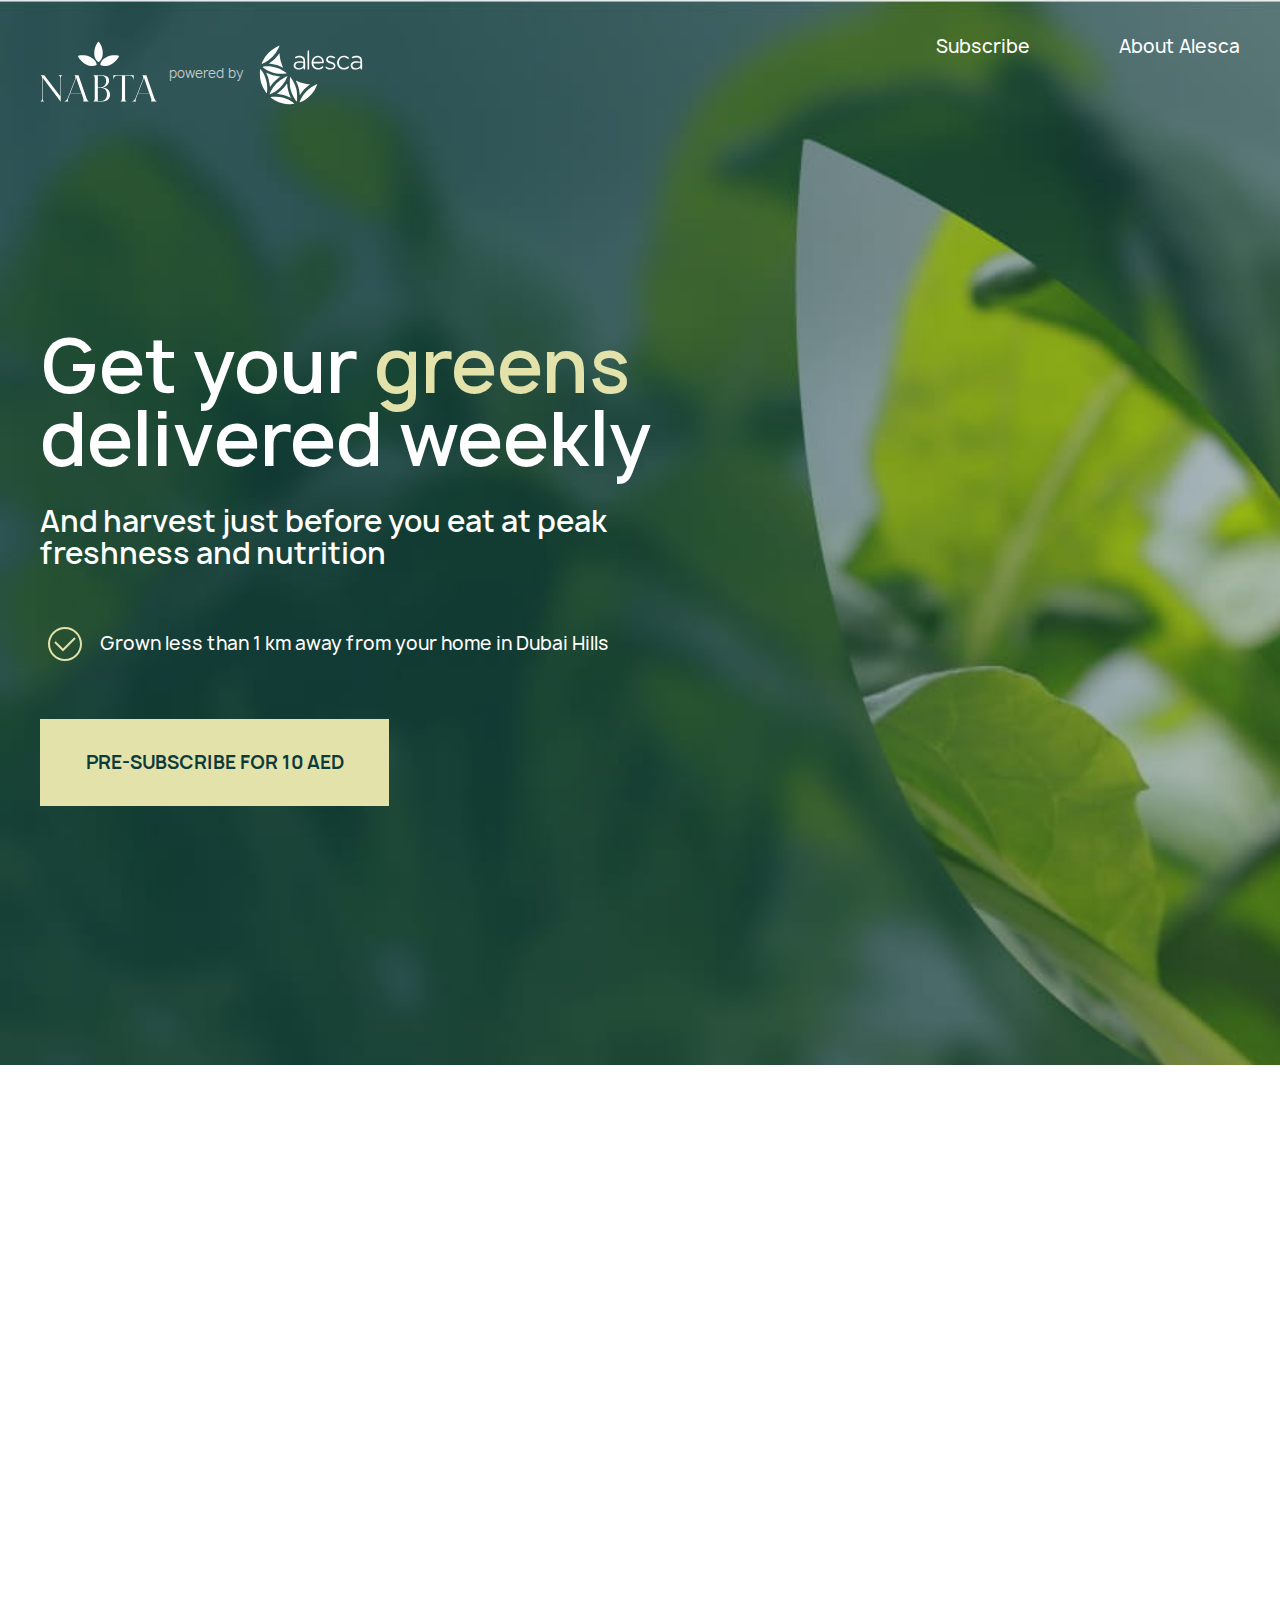
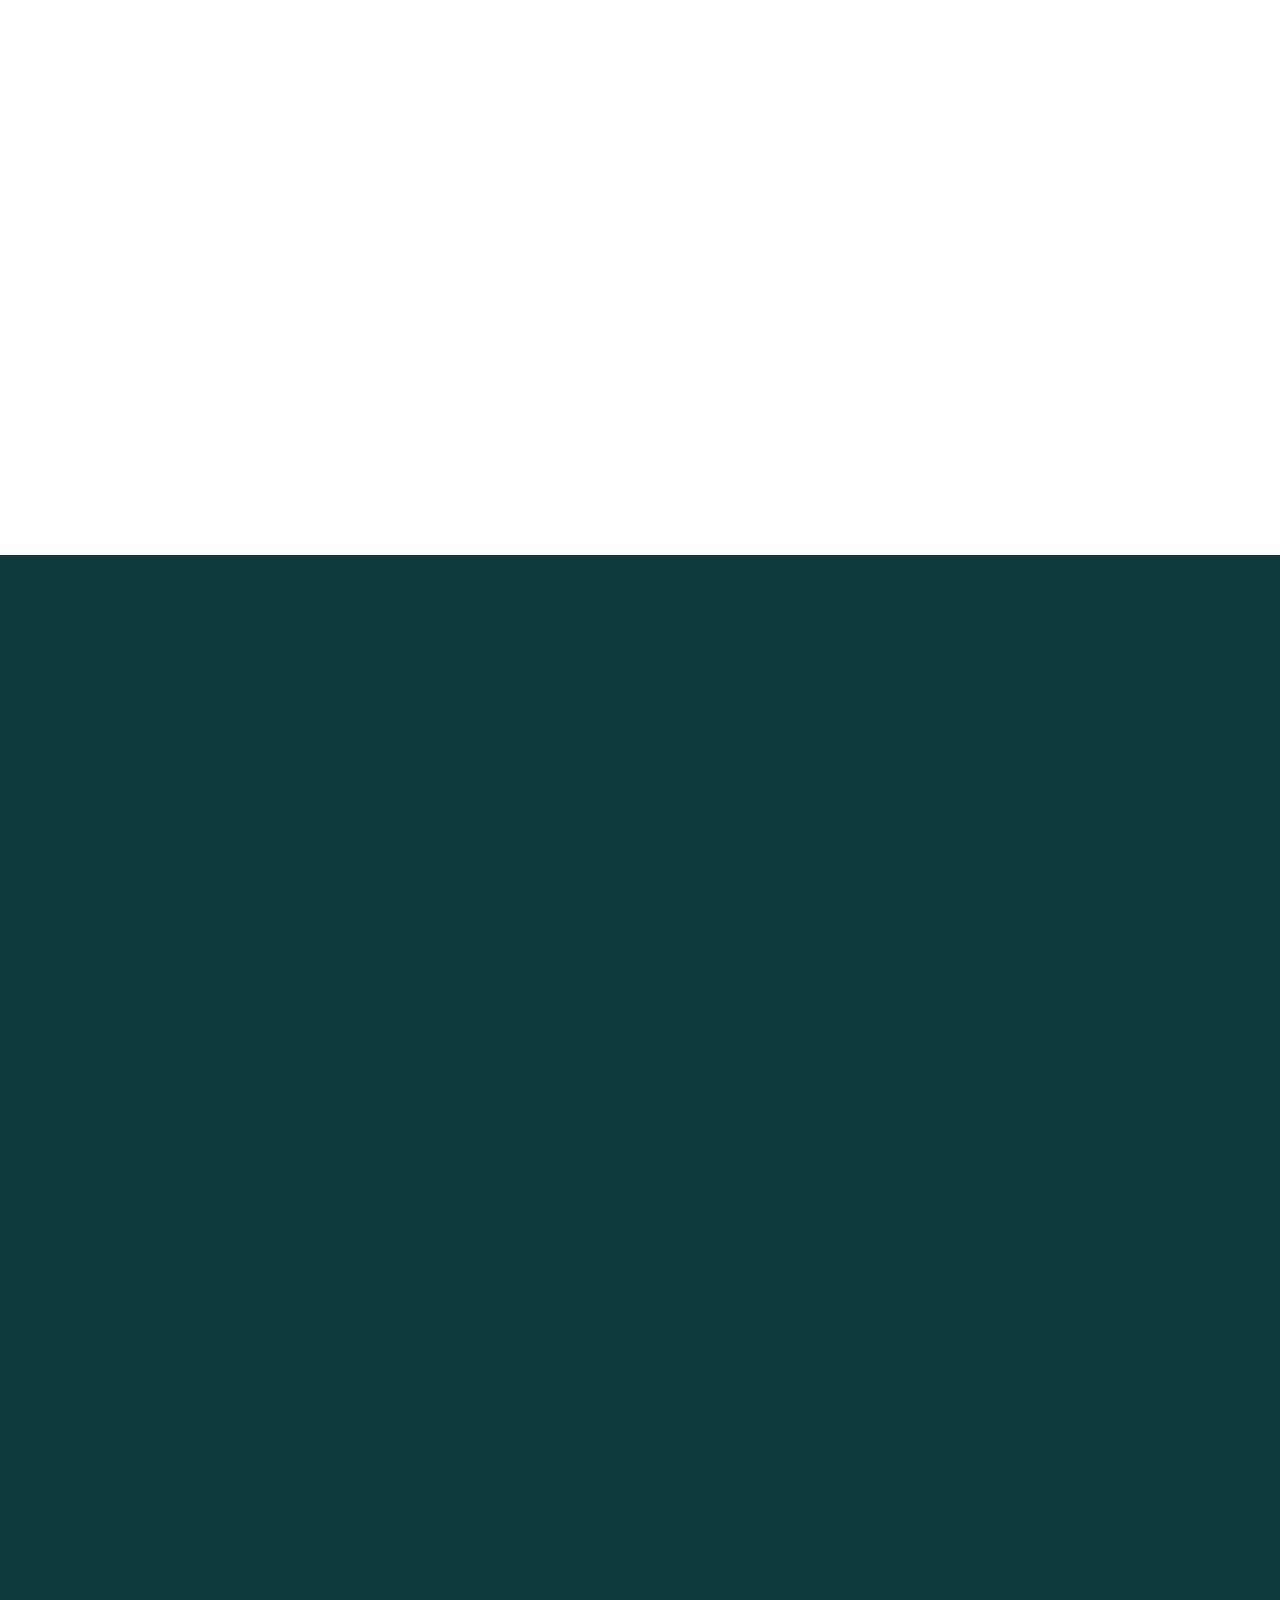
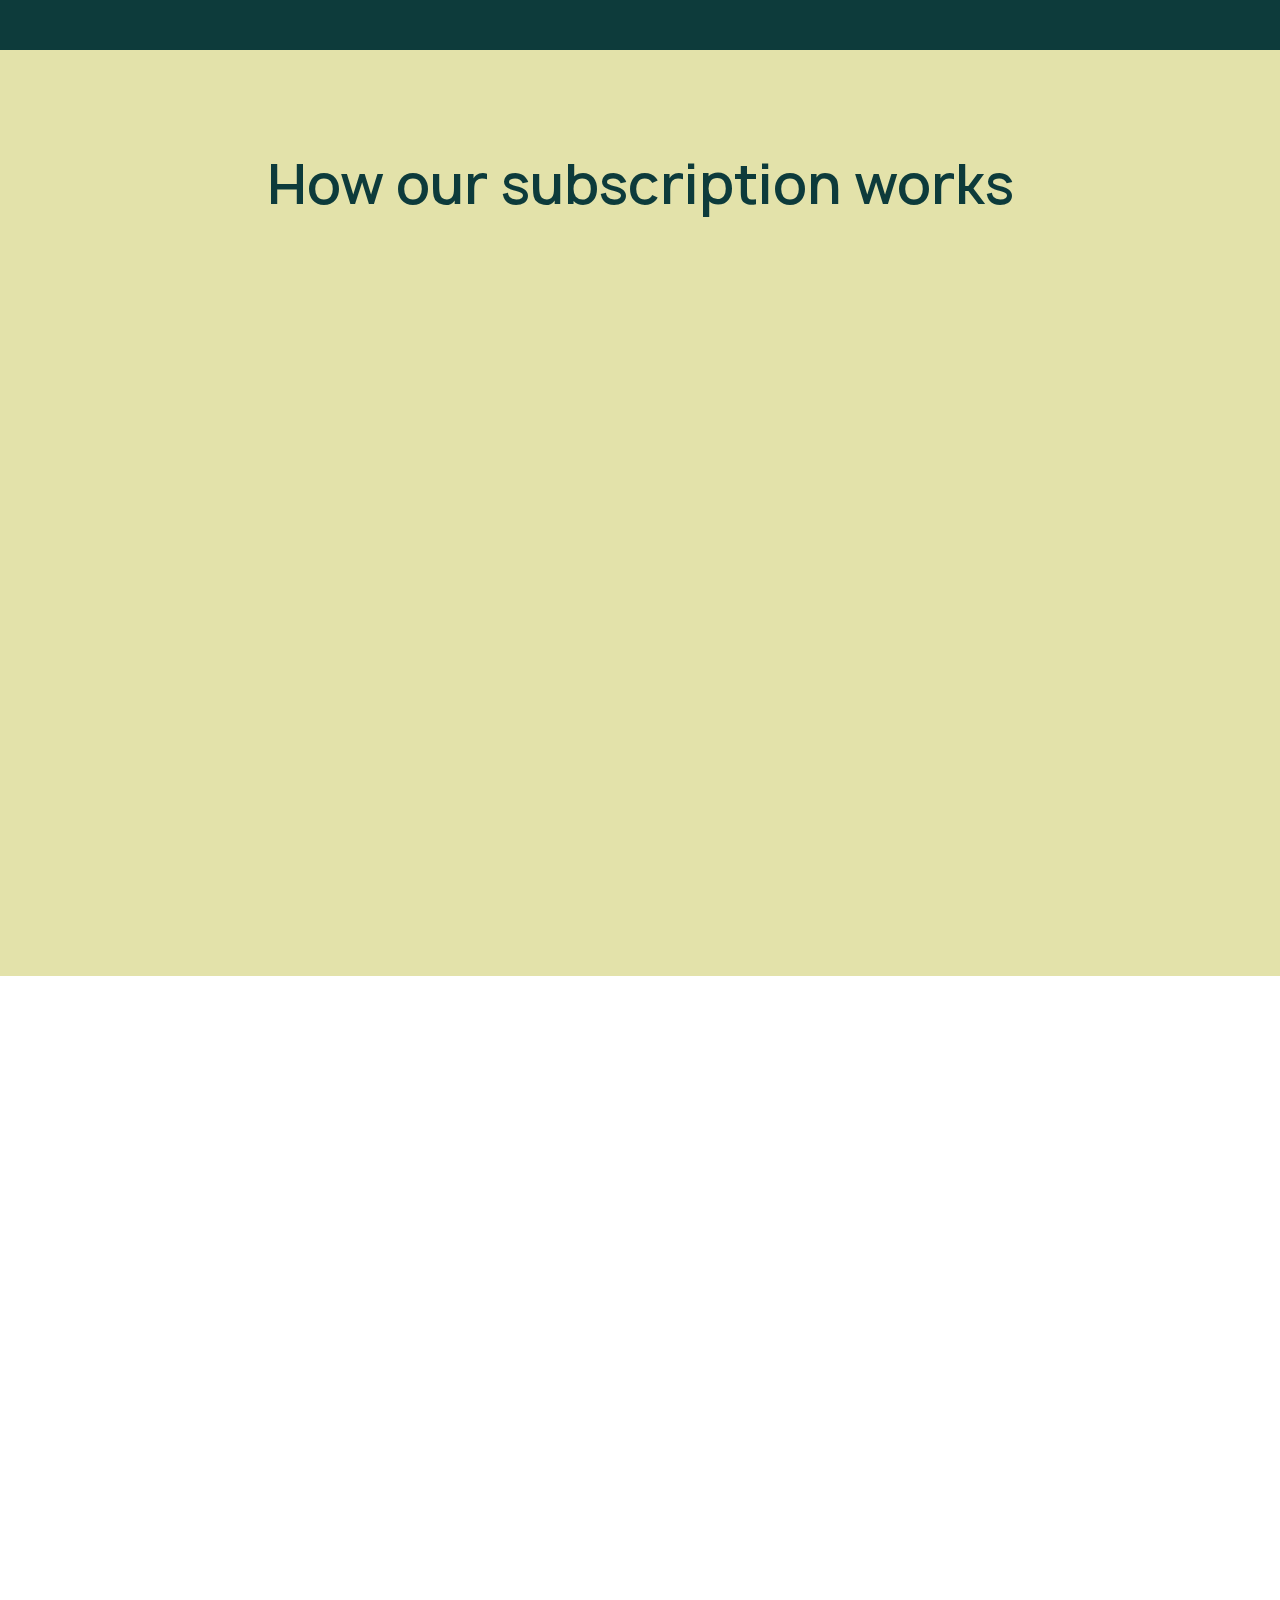
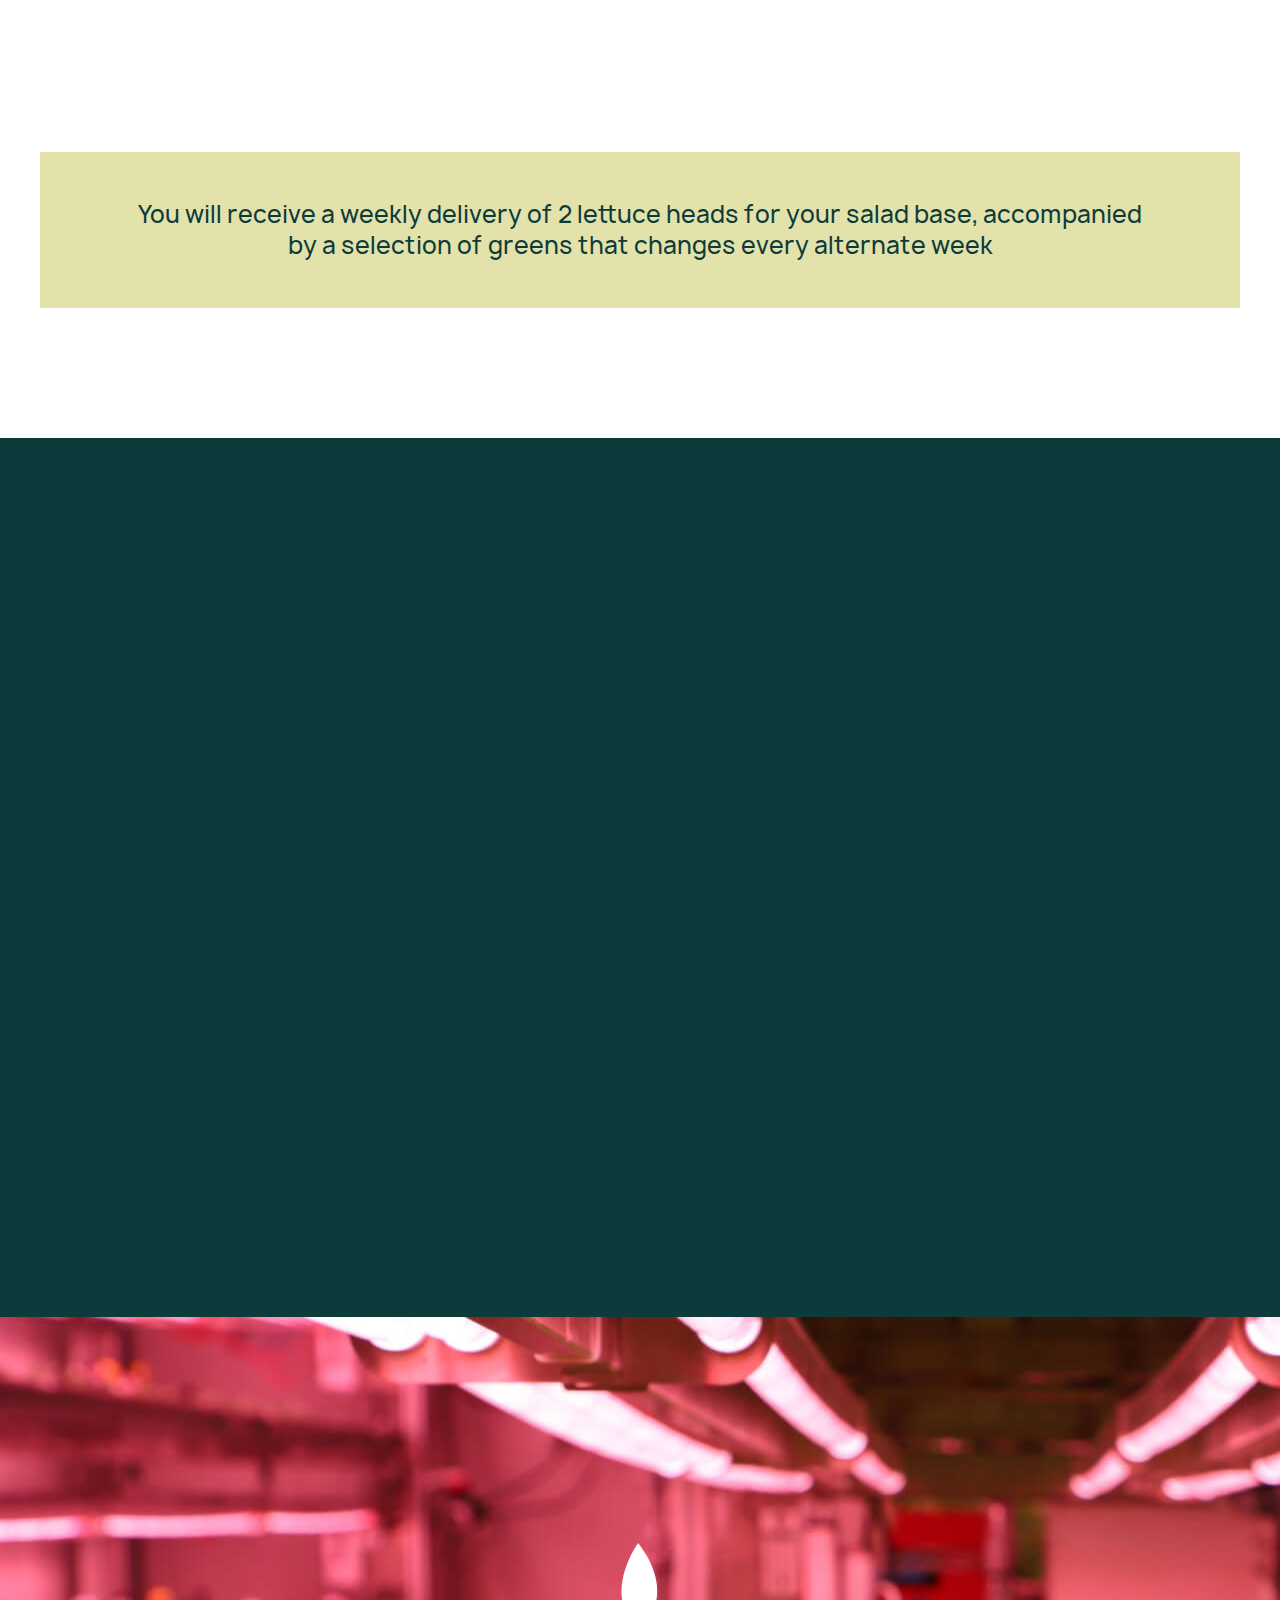
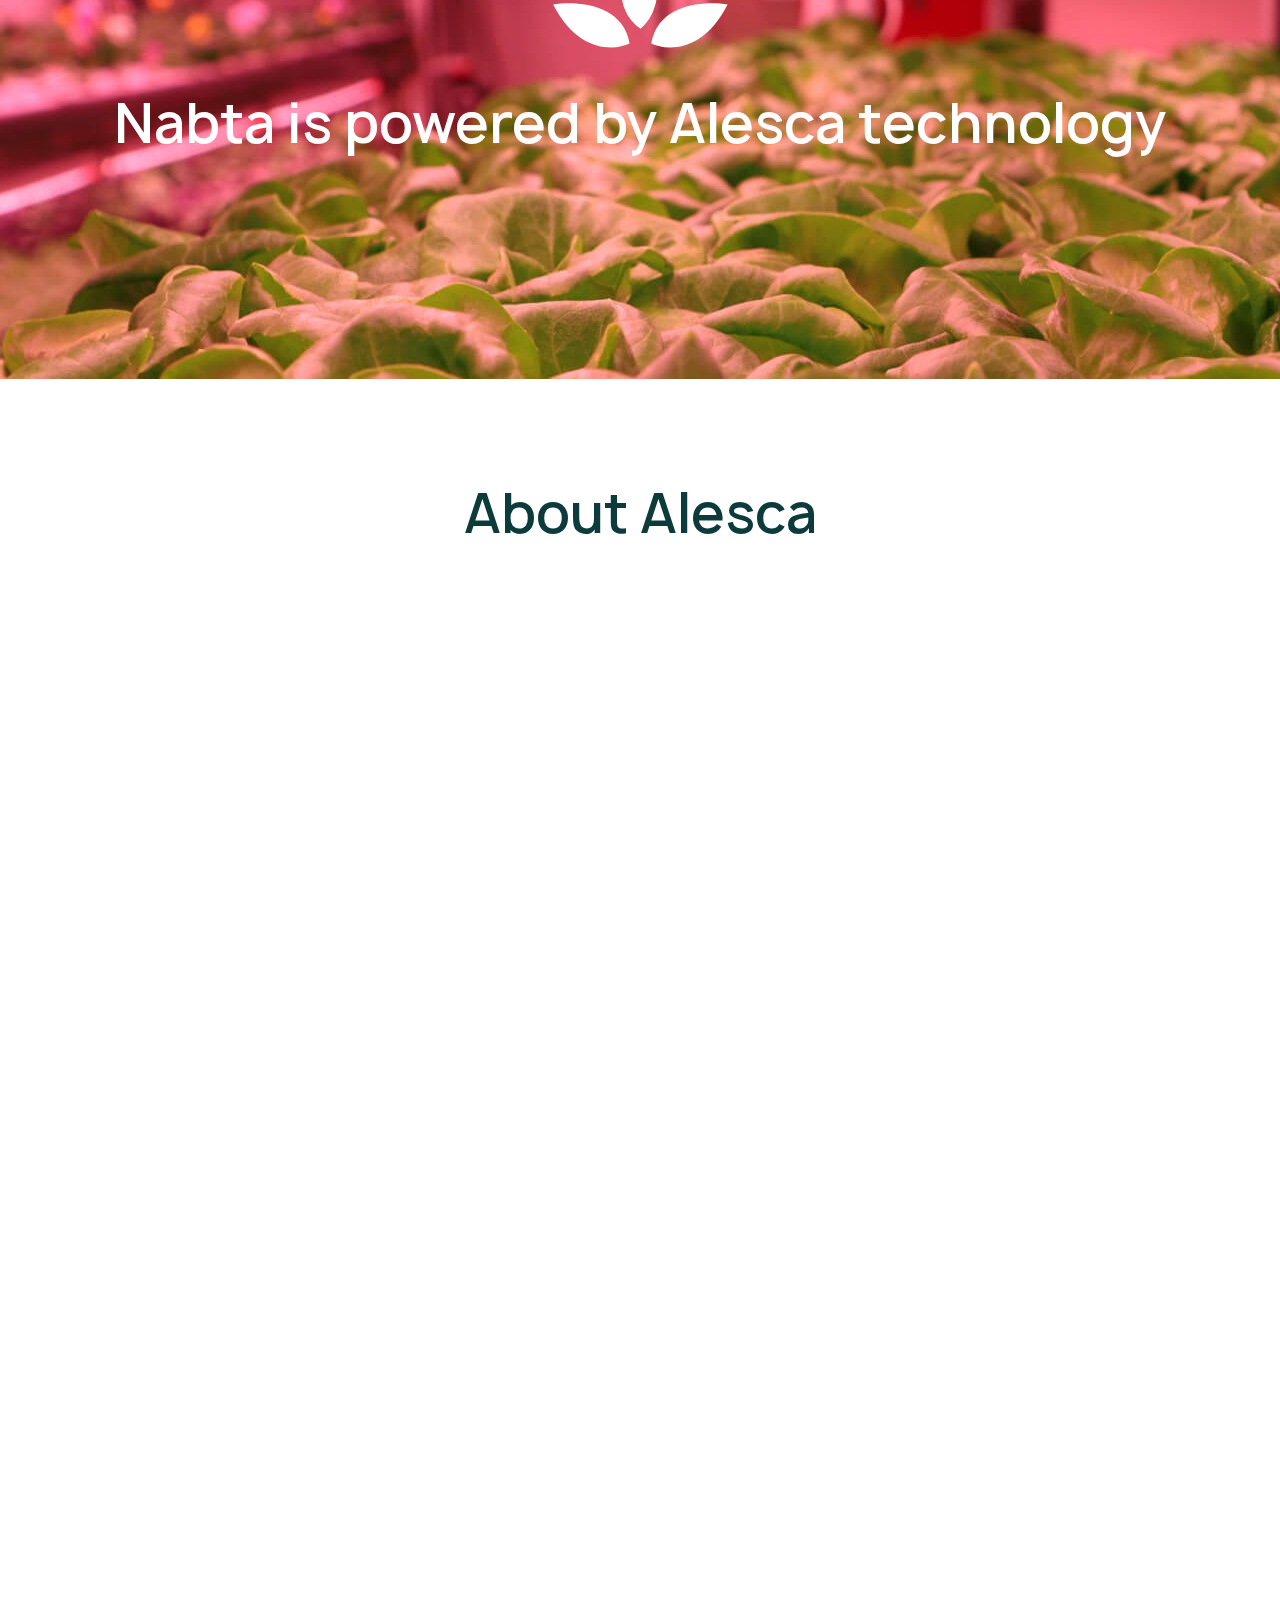
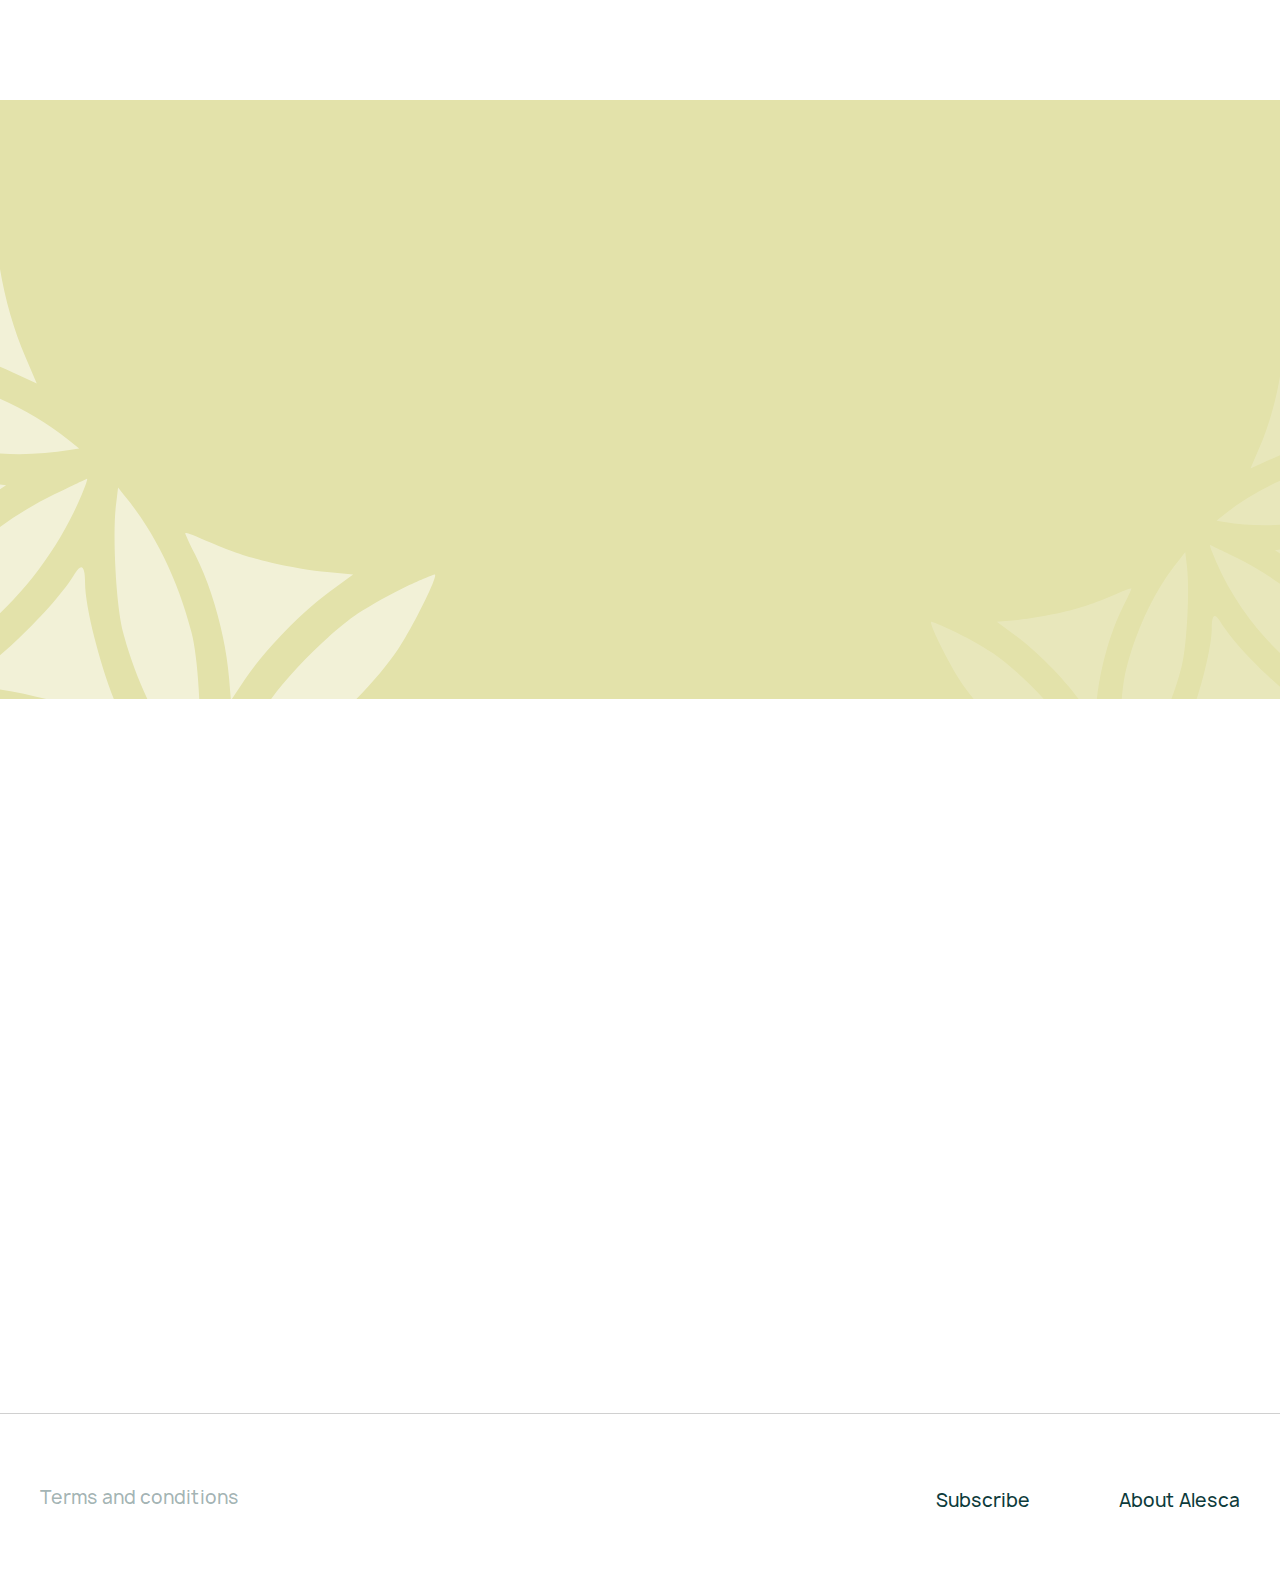
==== commit e9b8289e: "release" ====
--- a/index.html
+++ b/index.html
@@ -51,135 +51,121 @@
     }
   }
 
+
   .hero {
   min-height: calc(100vh - 105px);
   background-color: var(--primary-color);
-  background-image: url(../img/hero-bg.jpg);
+  background-image: url("../img/hero-bg.jpg");
   background-size: cover;
   background-repeat: no-repeat;
   padding-top: 170px;
-  padding-bottom: 100px
+  padding-bottom: 100px;
 }
-
-@supports (margin-bottom:clamp(5rem, 4.2788461538rem + 3.2051282051vw, 8.125rem)) {
+@supports (margin-bottom: clamp( 5rem , 4.2788461538rem  +  3.2051282051vw , 8.125rem )) {
   .hero {
-    margin-bottom: clamp(5rem, 4.2788461538rem + 3.2051282051vw, 8.125rem)
+    margin-bottom: clamp( 5rem , 4.2788461538rem  +  3.2051282051vw , 8.125rem );
   }
 }
-
-@supports not (margin-bottom:clamp(5rem, 4.2788461538rem + 3.2051282051vw, 8.125rem)) {
+@supports not (margin-bottom: clamp( 5rem , 4.2788461538rem  +  3.2051282051vw , 8.125rem )) {
   .hero {
-    margin-bottom: calc(5rem + 3.125 * (100vw - 22.5rem)/ 97.5)
+    margin-bottom: calc(5rem + 3.125 * (100vw - 22.5rem) / 97.5);
   }
 }
-
-@media screen and (max-width:1400px) {
+@media screen and (max-width: 1400px) {
   .hero {
-    background-position-x: 30%
+    background-image: url("../img/hero-bg-mobile.jpg");
   }
 }
-
-@media screen and (min-height:1000px) {
+@media screen and (min-height: 1000px) {
   .hero {
-    background-position: 60% center
+    background-position: 60% center;
   }
 }
-
-@media screen and (max-width:768px) {
+@media screen and (max-width: 768px) {
   .hero {
-    background-position-x: 41%;
-    padding-top: 120px
+    background-image: url("../img/hero-bg.jpg");
+    padding-top: 120px;
   }
 }
-
-@media screen and (max-width:360px) {
+@media screen and (max-width: 576px) {
   .hero {
-    background-position-x: 10%
+    background-position: 30%;
   }
 }
-
-.hero__title {
-  margin-bottom: 30px
-}
-
-@supports (font-size:clamp(2.5rem, 1.6923076923rem + 3.5897435897vw, 6rem)) {
-  .hero__title {
-    font-size: clamp(2.5rem, 1.6923076923rem + 3.5897435897vw, 6rem)
+@media screen and (max-width: 360px) {
+  .hero {
+    background-position-x: 10%;
   }
 }
-
-@supports not (font-size:clamp(2.5rem, 1.6923076923rem + 3.5897435897vw, 6rem)) {
+.hero__title {
+  margin-bottom: 30px;
+}
+@supports (font-size: clamp( 2.5rem , 1.6923076923rem  +  3.5897435897vw , 6rem )) {
   .hero__title {
-    font-size: calc(2.5rem + 3.5 * (100vw - 22.5rem)/ 97.5)
+    font-size: clamp( 2.5rem , 1.6923076923rem  +  3.5897435897vw , 6rem );
   }
 }
-
+@supports not (font-size: clamp( 2.5rem , 1.6923076923rem  +  3.5897435897vw , 6rem )) {
+  .hero__title {
+    font-size: calc(2.5rem + 3.5 * (100vw - 22.5rem) / 97.5);
+  }
+}
 .hero__btn {
-  min-width: 349px
+  min-width: 349px;
 }
-
-@media screen and (max-width:576px) {
-  .hero {
-    background-position: 30%
-  }
-
+@media screen and (max-width: 576px) {
   .hero__btn {
     min-width: unset;
-    width: 100%
+    width: 100%;
   }
 }
-
 .hero__info {
-  max-width: 823px
+  max-width: 823px;
 }
-
 .hero__inner {
-  min-height: inherit
+  min-height: inherit;
 }
-
 .hero__description {
   max-width: 608px;
-  line-height: 1.1
+  line-height: 1.1;
 }
-
-@supports (margin-bottom:clamp(2.1875rem, 1.8269230769rem + 1.6025641026vw, 3.75rem)) {
+@supports (margin-bottom: clamp( 2.1875rem , 1.8269230769rem  +  1.6025641026vw , 3.75rem )) {
   .hero__description {
-    margin-bottom: clamp(2.1875rem, 1.8269230769rem + 1.6025641026vw, 3.75rem)
+    margin-bottom: clamp( 2.1875rem , 1.8269230769rem  +  1.6025641026vw , 3.75rem );
   }
 }
-
-@supports not (margin-bottom:clamp(2.1875rem, 1.8269230769rem + 1.6025641026vw, 3.75rem)) {
+@supports not (margin-bottom: clamp( 2.1875rem , 1.8269230769rem  +  1.6025641026vw , 3.75rem )) {
   .hero__description {
-    margin-bottom: calc(2.1875rem + 1.5625 * (100vw - 22.5rem)/ 97.5)
+    margin-bottom: calc(2.1875rem + 1.5625 * (100vw - 22.5rem) / 97.5);
   }
 }
-
 .hero__notice {
   position: relative;
   line-height: 1.3;
-  gap: 10px
+  gap: 10px;
 }
-
-@supports (margin-bottom:clamp(2.1875rem, 1.8269230769rem + 1.6025641026vw, 3.75rem)) {
+@supports (margin-bottom: clamp( 2.1875rem , 1.8269230769rem  +  1.6025641026vw , 3.75rem )) {
   .hero__notice {
-    margin-bottom: clamp(2.1875rem, 1.8269230769rem + 1.6025641026vw, 3.75rem)
+    margin-bottom: clamp( 2.1875rem , 1.8269230769rem  +  1.6025641026vw , 3.75rem );
   }
 }
-
-@supports not (margin-bottom:clamp(2.1875rem, 1.8269230769rem + 1.6025641026vw, 3.75rem)) {
+@supports not (margin-bottom: clamp( 2.1875rem , 1.8269230769rem  +  1.6025641026vw , 3.75rem )) {
   .hero__notice {
-    margin-bottom: calc(2.1875rem + 1.5625 * (100vw - 22.5rem)/ 97.5)
+    margin-bottom: calc(2.1875rem + 1.5625 * (100vw - 22.5rem) / 97.5);
   }
 }
-
-@supports (font-size:clamp(1rem, 0.9423076923rem + 0.2564102564vw, 1.25rem)) {
+@supports (font-size: clamp( 1rem , 0.9423076923rem  +  0.2564102564vw , 1.25rem )) {
   .hero__notice {
-    font-size: clamp(1rem, .9423076923rem + .2564102564vw, 1.25rem)
+    font-size: clamp( 1rem , 0.9423076923rem  +  0.2564102564vw , 1.25rem );
   }
 }
-
-@supports not (font-size:clamp(1rem, 0.9423076923rem + 0.2564102564vw, 1.25rem)) {
+@supports not (font-size: clamp( 1rem , 0.9423076923rem  +  0.2564102564vw , 1.25rem )) {
   .hero__notice {
-    font-size: calc(1rem + .25 * (100vw - 22.5rem)/ 97.5)
+    font-size: calc(1rem + 0.25 * (100vw - 22.5rem) / 97.5);
   }
-}</style><link rel="stylesheet" href="css/vendor.css"><link rel="stylesheet" href="css/main.css"><script defer="defer" src="js/main.js"></script></head><body class="page__body"><div class="site-container"><header class="header color-white"><div class="container"><div class="header__inner flex justify-between"><div class="header__logos flex align-items-center"><a href="#" class="header__logo"><img src="img/svg/logos/nabta.svg" alt="Nabta Logo" width="117" height="60"> </a><span>powered by</span> <a href="" class="header__logo"><img src="img/svg/logos/alesca.svg" alt="Alesca Logo" width="112" height="67"></a></div><nav class="menu" data-menu><ul class="menu__list flex justify-between"><li class="menu__item"><a href="#" class="header__link primary-hover" data-scroll-to=".offer">Subscribe</a></li><li class="menu__item"><a href="#" class="header__link primary-hover" data-scroll-to=".about">About Alesca</a></li></ul></nav><button class="burger" aria-label="Open Menu" aria-expanded="false" data-burger><span class="burger__line"></span></button></div></div></header><main class="main"><section class="hero color-white"><div class="container hero__inner flex align-items-center"><div class="hero__info"><h1 class="hero__title font-semibold">Get your <span class="color-secondary">greens</span> delivered weekly</h1><p class="hero__description font-subtitle font-semibold">And harvest just before you eat at peak freshness and nutrition</p><div class="hero__notice flex align-items-center"><svg width="50" height="50" viewBox="0 0 50 50" fill="none" xmlns="http://www.w3.org/2000/svg"><path d="M25 42C15.6 42 8 34.4 8 25C8 15.6 15.6 8 25 8C34.4 8 42 15.6 42 25C42 34.4 34.4 42 25 42ZM25 10C16.7 10 10 16.7 10 25C10 33.3 16.7 40 25 40C33.3 40 40 33.3 40 25C40 16.7 33.3 10 25 10Z" fill="#E3E2AA"/><path d="M22.9998 32.4001L14.2998 23.7001L15.6998 22.3L22.9998 29.6L34.2998 18.3L35.6998 19.7001L22.9998 32.4001Z" fill="#E3E2AA"/></svg><p>Grown less than 1 km away from your home in Dubai Hills</p></div><button class="btn btn-primary hero__btn">Pre-subscribe for 10 AED</button></div></div></section><section class="difference section-offset"><div class="container"><h2 class="difference__title section-title section-title-with-margin centered" data-aos="fade-up">See the difference</h2><div class="difference__inner grid grid-cols-12"><div class="difference__items flex" data-aos="fade-up"><div class="difference__item flex align-items-center difference__item--question" data-aos="fade-up"><p>Worried where your greens are grown?</p></div><div class="difference__item flex align-items-center difference__item--answer color-white"><p>We grow ours around the corner in your community farm</p></div></div><div class="difference__items flex" data-aos="fade-up" data-aos-delay="150"><div class="difference__item flex align-items-center difference__item--question"><p>Worried about consuming chemicals and pesticides?</p></div><div class="difference__item flex align-items-center difference__item--answer color-white"><p>Our farm is a clean and pesticide-free environment</p></div></div><div class="difference__items flex" data-aos="fade-up" data-aos-delay="250"><div class="difference__item flex align-items-center difference__item--question"><p>Supermarket greens die in your fridge after 2 days?</p></div><div class="difference__item flex align-items-center difference__item--answer color-white"><p>Ours remain nice and fresh up to 10 days</p></div></div><div class="difference__items flex" data-aos="fade-up" data-aos-delay="350"><div class="difference__item flex align-items-center difference__item--question"><p>Supermarket greens loose most vitamins and nutrients by the time you eat them?</p></div><div class="difference__item flex align-items-center difference__item--answer color-white"><p>Harvest ours just before you eat at peak freshness and nutrition</p></div></div><div class="difference__items flex" data-aos="fade-up" data-aos-delay="450"><div class="difference__item flex align-items-center difference__item--question"><p>Keep forgetting to buy ingredients for your salad or smoothie?</p></div><div class="difference__item flex align-items-center difference__item--answer color-white"><p>Cross it out of your grocery list. It’s on us!</p></div></div><div class="difference__items flex" data-aos="fade-up" data-aos-delay="550"><div class="difference__item flex align-items-center difference__item--question"><p>Other greens all taste the same?</p></div><div class="difference__item flex align-items-center difference__item--answer color-white"><p>Just try ours once and taste the difference</p></div></div></div></div></section><section class="benefits section-offset section-padding-top color-white"><div class="container"><div class="benefits__inner grid"><div class="benefits__list grid" data-aos="fadeup"><div class="benefits__item flex align-items-center"><svg class="align-self-start" width="88" height="88" viewBox="0 0 88 88" fill="none" xmlns="http://www.w3.org/2000/svg"><circle cx="44" cy="44" r="43.5" stroke="#E3E2AA"/><path d="M40.2058 66C42.0334 66 43.515 64.5184 43.515 62.6907C43.515 60.8631 42.0334 59.3815 40.2058 59.3815C38.3781 59.3815 36.8965 60.8631 36.8965 62.6907C36.8965 64.5184 38.3781 66 40.2058 66Z" stroke="#E3E2AA" stroke-width="2" stroke-linecap="round" stroke-linejoin="round"/><path d="M55.0983 66C56.926 66 58.4076 64.5184 58.4076 62.6907C58.4076 60.8631 56.926 59.3815 55.0983 59.3815C53.2707 59.3815 51.7891 60.8631 51.7891 62.6907C51.7891 64.5184 53.2707 66 55.0983 66Z" stroke="#E3E2AA" stroke-width="2" stroke-linecap="round" stroke-linejoin="round"/><path d="M48.0821 33.0394C47.5743 30.9994 46.5878 29.1097 45.2045 27.5267C43.8211 25.9437 42.0806 24.7129 40.127 23.9363C38.1734 23.1597 36.0629 22.8596 33.9703 23.0608C31.8776 23.262 29.863 23.9587 28.0932 25.0933C26.3233 26.2279 24.8492 27.7677 23.7927 29.5852C22.7363 31.4028 22.128 33.4459 22.0181 35.5453C21.9082 37.6447 22.3 39.7401 23.1609 41.658C24.0219 43.5759 25.3272 45.2612 26.969 46.5743M35.2422 36.2825L40.2061 31.3186M41.8607 52.7958V49.4865H36.8968C35.1414 49.4865 33.458 50.1838 32.2168 51.425C30.9756 52.6662 30.2783 54.3497 30.2783 56.105V62.7236" stroke="#E3E2AA" stroke-width="2" stroke-linecap="round" stroke-linejoin="round"/><path d="M65.0252 62.6907V46.1444C65.0252 45.2667 64.6766 44.425 64.056 43.8043C63.4354 43.1837 62.5936 42.8351 61.716 42.8351H45.1696C44.2919 42.8351 43.4502 43.1837 42.8296 43.8043C42.209 44.425 41.8604 45.2667 41.8604 46.1444V52.7629" stroke="#E3E2AA" stroke-width="2" stroke-linecap="round" stroke-linejoin="round"/></svg><h3 class="benefits__subtitle font-semibold">Delivered weekly</h3></div><div class="benefits__item flex align-items-center"><svg class="align-self-start" width="88" height="88" viewBox="0 0 88 88" fill="none" xmlns="http://www.w3.org/2000/svg"><circle cx="44" cy="44" r="43.5" stroke="#E3E2AA"/><path d="M57.3727 35.2918C57.3727 32.2093 57.3727 29.1269 57.1569 27.0925C57.1585 26.5939 57.0392 26.1023 56.8091 25.66C56.579 25.2176 56.245 24.8377 55.8359 24.5528C55.4267 24.2679 54.9545 24.0865 54.4598 24.0242C53.9651 23.9619 53.4627 24.0205 52.9956 24.195C46.3375 26.1061 32.7439 30.8839 27.0414 39.0832C20.8765 47.7757 25.6235 57.732 27.8737 61.6159C28.2015 62.1649 28.6489 62.6329 29.1826 62.9851C29.7163 63.3373 30.3225 63.5647 30.9561 63.6503C33.7944 64.1619 36.6933 64.245 39.5561 63.8969" stroke="#E3E2AA" stroke-width="2" stroke-linecap="round" stroke-linejoin="round"/><path d="M37.9222 48.947C34.8192 53.5199 31.9588 58.2528 29.353 63.1262M55.3997 64.0201C55.0611 64.1426 54.6903 64.1426 54.3517 64.0201C51.781 63.0018 49.5752 61.2351 48.0199 58.9489C46.4646 56.6627 45.6315 53.9622 45.6284 51.1972V45.4946C45.6321 45.2989 45.6755 45.1061 45.7559 44.9276C45.8362 44.7491 45.9519 44.5888 46.096 44.4563C46.24 44.3238 46.4094 44.2218 46.5939 44.1566C46.7784 44.0913 46.9743 44.0642 47.1696 44.0767H62.5818C62.9554 44.0846 63.3115 44.2365 63.5757 44.5007C63.84 44.7649 63.9919 45.121 63.9997 45.4946V51.1972C64.0065 53.948 63.1915 56.6382 61.6593 58.9229C60.127 61.2075 57.9474 62.9824 55.3997 64.0201Z" stroke="#E3E2AA" stroke-width="2" stroke-linecap="round" stroke-linejoin="round"/></svg><h3 class="benefits__subtitle font-semibold">Pesticide-free</h3></div><div class="benefits__item flex align-items-center"><svg class="align-self-start" width="88" height="88" viewBox="0 0 88 88" fill="none" xmlns="http://www.w3.org/2000/svg"><circle cx="44" cy="44" r="43.5" stroke="#E3E2AA"/><g clip-path="url(#clip0_273_157)"><path d="M55.2369 31.8336C59.3137 33.5758 63.8988 33.7106 68.071 32.2111M32.2111 68.0709C33.7093 63.8856 33.5745 59.2894 31.8337 55.1991C30.4711 51.9423 30.1024 48.3551 30.7741 44.8892C31.4458 41.4233 33.1278 38.2336 35.6084 35.7216C38.1513 33.205 41.3823 31.4975 44.8942 30.8145" stroke="#E3E2AA" stroke-width="2" stroke-linecap="round" stroke-linejoin="round"/><path d="M42.0258 56.2565C45.5547 55.5677 48.7996 53.8467 51.3493 51.3116M51.3493 51.3116C53.8343 48.8023 55.5192 45.6124 56.1911 42.1454C56.863 38.6784 56.4917 35.09 55.124 31.834C53.4187 27.7428 53.3243 23.1579 54.8598 19M51.3493 51.3116L35.7597 35.722M19 54.8598C23.1739 53.3532 27.7662 53.5018 31.834 55.275" stroke="#E3E2AA" stroke-width="2" stroke-linecap="round" stroke-linejoin="round"/></g><defs><clipPath id="clip0_273_157"><rect width="50" height="50" fill="white" transform="translate(19 19)"/></clipPath></defs></svg><h3 class="benefits__subtitle font-semibold">Full of vitamins</h3></div><div class="benefits__item flex align-items-center"><svg width="88" height="88" viewBox="0 0 88 88" fill="none" xmlns="http://www.w3.org/2000/svg"><circle cx="44" cy="44" r="43.5" stroke="#E3E2AA"/><path d="M43.0519 59.6027L43.0513 59.6022C35.1122 52.6559 31.1536 46.4207 31.1536 40.9732C31.1536 37.5732 32.5042 34.3125 34.9084 31.9084C37.3125 29.5042 40.5732 28.1536 43.9732 28.1536C45.6567 28.1536 47.3237 28.4852 48.8791 29.1294C50.4344 29.7737 51.8477 30.7179 53.0381 31.9084C54.2285 33.0988 55.1728 34.512 55.817 36.0673C56.4613 37.6227 56.7929 39.2897 56.7929 40.9732C56.7929 46.5495 52.6436 52.9508 44.3213 60.0991L43.0519 59.6027ZM43.0519 59.6027L43.6247 60.0988L43.6251 60.0991M43.0519 59.6027L43.6251 60.0991M43.6251 60.0991C43.722 60.1824 43.8455 60.2282 43.9732 60.2282M43.6251 60.0991L43.9732 60.2282M43.9732 60.2282C44.1009 60.2282 44.2244 60.1824 44.3213 60.0991L43.9732 60.2282ZM45.6262 61.6192L45.7239 61.733L45.6262 61.6192C45.1654 62.015 44.5779 62.2324 43.9705 62.2319C43.3631 62.2314 42.7761 62.013 42.316 61.6165C42.316 61.6164 42.3159 61.6164 42.3158 61.6163L41.7362 61.1133C33.3555 53.779 29.15 47.0909 29.15 40.9732C29.15 37.0419 30.7117 33.2715 33.4916 30.4916C36.2715 27.7117 40.0419 26.15 43.9732 26.15C47.9046 26.15 51.6749 27.7117 54.4548 30.4916C57.2347 33.2715 58.7964 37.0419 58.7964 40.9732C58.7964 47.2309 54.396 54.0877 45.6262 61.6192ZM43.9732 35.3643C45.4608 35.3643 46.8874 35.9552 47.9393 37.0071C48.9912 38.059 49.5821 39.4856 49.5821 40.9732C49.5821 42.4608 48.9912 43.8874 47.9393 44.9393C46.8874 45.9912 45.4608 46.5821 43.9732 46.5821C42.4856 46.5821 41.059 45.9912 40.0071 44.9393C38.9552 43.8874 38.3643 42.4608 38.3643 40.9732C38.3643 39.4856 38.9552 38.059 40.0071 37.0071C41.059 35.9552 42.4856 35.3643 43.9732 35.3643ZM43.9732 37.3679C43.017 37.3679 42.1 37.7477 41.4238 38.4238C40.7477 39.1 40.3679 40.017 40.3679 40.9732C40.3679 41.9294 40.7477 42.8465 41.4238 43.5226C42.1 44.1987 43.017 44.5786 43.9732 44.5786C44.9294 44.5786 45.8465 44.1987 46.5226 43.5226C47.1987 42.8465 47.5786 41.9294 47.5786 40.9732C47.5786 40.017 47.1987 39.1 46.5226 38.4238C45.8465 37.7477 44.9294 37.3679 43.9732 37.3679Z" fill="#" stroke="#E3E2AA" stroke-width="1.6"/></svg><h3 class="benefits__subtitle font-semibold">Grown in Dubai Hills</h3></div><div class="benefits__item flex align-items-center"><svg class="align-self-start" width="88" height="88" viewBox="0 0 88 88" fill="none" xmlns="http://www.w3.org/2000/svg"><circle cx="44" cy="44" r="43.5" stroke="#E3E2AA"/><path d="M55.911 61.544L61.281 42.544C61.3651 42.2465 61.3791 41.9336 61.3219 41.6299C61.2646 41.3261 61.1378 41.0397 60.9513 40.7932C60.7648 40.5467 60.5236 40.3468 60.2468 40.2092C59.97 40.0715 59.6651 39.9999 59.356 40H47.875C47.7104 40 47.548 39.9629 47.3997 39.8914C47.2515 39.8199 47.1213 39.7159 47.0188 39.5871C46.9164 39.4583 46.8443 39.308 46.808 39.1475C46.7716 38.987 46.772 38.8204 46.809 38.66L47.309 36.496C47.767 34.511 47.914 32.466 47.745 30.436L47.653 29.333C47.5544 28.1497 47.0396 27.0396 46.2 26.2C45.432 25.4318 44.3903 25.0002 43.304 25H43.064C42.407 25 41.802 25.356 41.484 25.93L38.825 30.715C37.633 32.861 35.8561 34.6244 33.701 35.8L27.042 39.43C26.7263 39.6023 26.4629 39.8565 26.2795 40.1659C26.0961 40.4752 25.9996 40.8284 26 41.188V61C26 61.5304 26.2107 62.0391 26.5858 62.4142C26.9609 62.7893 27.4696 63 28 63H53.987C54.4225 62.9999 54.846 62.8576 55.1933 62.5948C55.5406 62.332 55.7925 61.9631 55.911 61.544Z" stroke="#E3E2AA" stroke-width="2" stroke-linecap="round" stroke-linejoin="round"/></svg><h3 class="benefits__subtitle font-semibold">Tasty and hustle-free</h3></div><button class="btn btn-primary benefits__btn">See how it’s grown</button></div><div class="benefits__info flex" data-aos="fadeup"><h2 class="benefits__title section-title color-white">We deliver a variety of leafy <span class="color-secondary">greens</span> to your doorstep in Dubai Hills every week</h2></div></div></div></section><section class="subscription section-offset section-padding-top bg-secondary color-primary"><div class="container"><h2 class="subscription__title section-title section-title-with-margin centered">How our subscription works</h2><div class="subscription__inner grid grid-cols-12"><ol class="subscription__list flex align-items-start"><li class="subscription__item" data-aos="fadeup"><div class="subscription__info grid"><h3 class="subscription__subtitle">Step 1</h3><p class="subscription__description">Choose a subscription type</p></div></li><li class="subscription__item" data-aos-delay="150" data-aos="fadeup"><div class="subscription__info grid"><h3 class="subscription__subtitle">Step 2</h3><p class="subscription__description">Fill in your details</p></div></li><li class="subscription__item" data-aos-delay="250" data-aos="fadeup"><div class="subscription__info grid"><h3 class="subscription__subtitle">Step 3</h3><p class="subscription__description">Make a payment</p></div></li><li class="subscription__item" data-aos-delay="350" data-aos="fadeup"><div class="subscription__info grid"><h3 class="subscription__subtitle">Step 4</h3><p class="subscription__description">Receive a WhatsApp confirmation</p></div></li><li class="subscription__item" data-aos-delay="450" data-aos="fadeup"><div class="subscription__info grid"><h3 class="subscription__subtitle">Step 5</h3><p class="subscription__description">Choose the day  and time of delivery</p></div><div class="subscription__notice"><p>Delivery options are predetermined farming to harvesting schedule</p></div></li><li class="subscription__item" data-aos-delay="550" data-aos="fadeup"><div class="subscription__info grid bg-primary"><h3 class="subscription__subtitle">Step 6</h3><p class="subscription__description">Receive your leafy greens at your door step</p></div></li></ol></div></div></section><section class="packages section-padding-top"><div class="container"><h2 class="section-title packages__title section-title-with-margin centered" data-aos="fadeup">Our greens package selection</h2><div class="packages__inner grid grid-cols-12"><ul class="packages__list grid"><li class="packages__item grid" data-aos="fadeup"><h3 class="packages__subtitle font-semibold centered">Italian Mix</h3><div class="packages__images grid"><div class="packages__image"><picture><source srcset="img/plant-1.webp" type="image/webp"><img loading="lazy" src="img/plant-1.png" alt="Lollo Rosso Letuce" width="127" height="127"></picture></div><div class="packages__image"><picture><source srcset="img/plant-3.webp" type="image/webp"><img loading="lazy" src="img/plant-3.png" alt="Lollo Bionda Lettuce" width="127" height="127"></picture></div><div class="packages__image"><picture><source srcset="img/plant-2.webp" type="image/webp"><img loading="lazy" src="img/plant-2.png" alt="Super Kale" class="packages__image" width="127" height="127"></picture></div><div class="packages__image"><picture><source srcset="img/plant-4.webp" type="image/webp"><img loading="lazy" src="img/plant-4.png" alt="Fragrant Basil" class="packages__image" width="127" height="127"></picture></div></div><div class="packages__info grid"><div class="packages__info-items"><div class="packages__info-item grid"><span class="packages__count font-medium">1 head</span><h4 class="packages__name font-medium">Lollo Rosso Lettuce</h4></div><div class="packages__info-item grid"><span class="packages__count font-medium">1 head</span><h4 class="packages__name font-medium">Lollo Bionda Lettuce</h4></div><div class="packages__info-item grid"><span class="packages__count font-medium">1 head</span><h4 class="packages__name font-medium">Super Kale</h4></div><div class="packages__info-item grid"><span class="packages__count font-medium">1 head</span><h4 class="packages__name font-medium">Fragrant Basil</h4></div></div><div class="packages__info-weights"><p class="packages__weight">Approx 100 gr</p><p class="packages__weight">Approx 150 gr</p></div></div></li><li class="packages__item grid" data-aos="fadeup"><h3 class="packages__subtitle font-semibold centered">Asian Mix</h3><div class="packages__images grid"><div class="packages__image"><picture><source srcset="img/plant-1.webp" type="image/webp"><img loading="lazy" src="img/plant-1.png" alt="Lollo Rosso Letuce" width="127" height="127"></picture></div><div class="packages__image"><picture><source srcset="img/plant-3.webp" type="image/webp"><img loading="lazy" src="img/plant-3.png" alt="Lollo Bionda Lettuce" width="127" height="127"></picture></div><div class="packages__image"><picture><source srcset="img/plant-5.webp" type="image/webp"><img loading="lazy" src="img/plant-5.png" alt="Green Bok Choy" width="127" height="127"></picture></div><div class="packages__image"><picture><source srcset="img/plant-6.webp" type="image/webp"><img loading="lazy" src="img/plant-6.png" class="image" width="127" height="127" alt="Mighty Spinach"></picture></div></div><div class="packages__info grid"><div class="packages__info-items"><div class="packages__info-item grid"><span class="packages__count font-medium">1 head</span><h4 class="packages__name font-medium">Lollo Rosso Lettuce</h4></div><div class="packages__info-item grid"><span class="packages__count font-medium">1 head</span><h4 class="packages__name font-medium">Lollo Bionda Lettuce</h4></div><div class="packages__info-item grid"><span class="packages__count font-medium">1 head</span><h4 class="packages__name font-medium">Green Bok Choy</h4></div><div class="packages__info-item grid"><span class="packages__count font-medium">1 head</span><h4 class="packages__name font-medium">Mighty Spinach</h4></div></div><div class="packages__info-weights"><p class="packages__weight">Approx 100 gr</p><p class="packages__weight">Approx 150 gr</p></div></div></li></ul><div class="packages__notice bg-secondary color-primary centered"><p>You will receive a weekly delivery of 2 lettuce heads for your salad base, accompanied by a selection of greens that changes every alternate week</p></div></div></div></section><section class="offer section-padding-top color-white bg-primary section-offset"><div class="container"><div class="offer__inner grid grid-cols-12" data-aos="fadeup"><h2 class="offer__title section-title">Get your subscription</h2><div class="offer__info" data-aos="fadeup"><p class="offer__subtitle font-semibold">Subscriptions will become effective on the 2nd of January 2024</p><div class="offer__notice grid"><p>However you can make an early-bird pre-booking for 10 AED only now and get a free community farm tour*</p><p class="offer__remark">*first 100 subscribers</p></div></div><ul class="offer__list grid grid-cols-12"><li class="offer__item grid" data-aos="fadeup"><h3 class="offer__duration font-semibold">1 month</h3><div class="offer__prices color-secondary"><p class="offer__price">75 AED</p></div><button class="btn btn-primary offer__btn">pre-book now for 10 AED</button></li><li class="offer__item grid" data-aos="fadeup" data-aos-delay="150"><h3 class="offer__duration font-semibold">3 months</h3><div class="offer__prices flex color-secondary"><p class="offer__price offer__price--old">225 AED</p><p class="offer__price">75 AED</p></div><button class="btn btn-primary offer__btn">pre-book now for 10 AED</button><div class="offer__sale font-semibold bg-secondary color-primary"> — 12%</div></li><li class="offer__item grid" data-aos="fadeup" data-aos-delay="250"><h3 class="offer__duration font-semibold">6 months</h3><div class="offer__prices flex color-secondary"><p class="offer__price offer__price--old">450 AED</p><p class="offer__price">350 AED</p></div><button class="btn btn-primary offer__btn">pre-book now for 10 AED</button><div class="offer__sale font-semibold bg-secondary color-primary"> — 23%</div></li><li class="offer__detail centered" data-aos="fadeup" data-aos-delay="350">We want to keep the process hassle-free for you, that’s why subscription renews automatically, but you can cancel it anytime</li></ul></div></div></section><section class="powered color-white"><div class="container powered__inner grid"><div class="powered__info grid"><svg xmlns="http://www.w3.org/2000/svg" width="191" height="116" viewBox="0 0 191 116" fill="none"><path d="M93.0933 0C80.0274 18.7821 62.2252 62.226 95.5431 85.7445C108.609 75.1285 126.411 43.1172 93.0933 0Z" fill="white"/><path d="M182.573 61.5562C160.001 57.8161 113.121 60.3826 106.178 100.57C121.375 107.815 157.928 110.155 182.573 61.5562Z" fill="white"/><path d="M8.18328 61.5562C30.7553 57.8161 77.635 60.3826 84.5775 100.57C69.3812 107.815 32.8277 110.155 8.18328 61.5562Z" fill="white"/></svg><h2 class="powered__title section-title centered">Nabta is powered by Alesca technology</h2></div></div></section><section class="about section-padding-top section-offset color-white"><div class="container"><h2 class="about__title section-title section-title-with-margin color-primary centered">About Alesca</h2><div class="about__inner align-items-start grid grid-cols-12"><div class="about__img ibg" data-aos="fadeup"><picture><source media="(max-width: 1400px)" srcset="img/plants-mobile.webp"><source media="(max-width: 1400px)" srcset="img/plants-mobile.jpg"><source srcset="img/plants-mobile.webp" type="image/webp"><img loading="lazy" class="image" src="img/plants.jpg" alt="Plants" width="650" height="500"></picture><img width="185" height="111" class="image-absolute" src="img/svg/logos/alesca.svg" alt="Alesca Logo"></div><ul class="about__items grid"><li class="about__item bg-primary grid align-items-center" data-aos="fadeup"><svg class="align-self-start" width="88" height="89" viewBox="0 0 88 89" fill="none" xmlns="http://www.w3.org/2000/svg"><circle cx="44" cy="44.5" r="43.5" stroke="#E3E2AA"/><path d="M38.5496 51.5742L31.4258 44.4504L29 46.8592L38.5496 56.4088L59.0496 35.9087L56.6408 33.5L38.5496 51.5742Z" fill="#E3E2AA"/></svg><p>Established in 2013, Alesca is a mindful agricultural technology company driven by collaboration, innovation and nutrition</p></li><li class="about__item bg-primary grid align-items-center" data-aos="fadeup"><svg class="align-self-start" width="88" height="89" viewBox="0 0 88 89" fill="none" xmlns="http://www.w3.org/2000/svg"><circle cx="44" cy="44.5" r="43.5" stroke="#E3E2AA"/><path d="M38.5496 51.5742L31.4258 44.4504L29 46.8592L38.5496 56.4088L59.0496 35.9087L56.6408 33.5L38.5496 51.5742Z" fill="#E3E2AA"/></svg><p>Alesca empowers local communities to grow fresh healthy food while making agriculture more efficient, transparent and accessible</p></li><li class="about__item bg-primary grid align-items-center" data-aos="fadeup"><svg class="align-self-start" width="88" height="89" viewBox="0 0 88 89" fill="none" xmlns="http://www.w3.org/2000/svg"><circle cx="44" cy="44.5" r="43.5" stroke="#E3E2AA"/><path d="M38.5496 51.5742L31.4258 44.4504L29 46.8592L38.5496 56.4088L59.0496 35.9087L56.6408 33.5L38.5496 51.5742Z" fill="#E3E2AA"/></svg><p>Our farming technology is an all-in-one system loaded with advanced monitoring, automation, and climate control capabilities</p></li></ul></div></div></section><section class="info bg-secondary"><div class="container info__inner grid grid-cols-12 align-items-center"><div class="info__content grid" data-aos="fadeup"><h2 class="info__title section-title">Want to know more about our technology?</h2><button class="info__btn btn btn-light">Visit our website</button></div></div></section></main><footer class="footer section-padding-top"><div class="container"><div class="footer__inner grid grid-cols-12"><div class="footer__info grid justify-items-center"><h2 class="section-title centered footer__title" data-aos="fadeup"><span>Have some questions?</span> <span>Chat with us</span></h2><a href="#" class="footer__social footer__social--primary bg-primary" target="_blank" data-aos="fadeup"><svg width="74" height="74" viewBox="0 0 74 74" fill="none" xmlns="http://www.w3.org/2000/svg"><path d="M36.3833 7.3999C52.3908 7.3999 65.3666 20.3757 65.3666 36.3832C65.3666 52.3907 52.3908 65.3666 36.3833 65.3666C31.2613 65.3748 26.2294 64.0193 21.8047 61.4393L7.41154 65.3666L11.3301 50.9676C8.74794 46.5415 7.39139 41.5075 7.39994 36.3832C7.39994 20.3757 20.3758 7.3999 36.3833 7.3999ZM26.5058 22.7611L25.9261 22.7843C25.5508 22.8071 25.1841 22.9057 24.8479 23.0741C24.5335 23.2521 24.2465 23.4747 23.9958 23.7349C23.648 24.0624 23.4509 24.3465 23.2393 24.6218C22.1673 26.0156 21.5901 27.7268 21.5989 29.4852C21.6047 30.9054 21.9757 32.2879 22.5553 33.5805C23.7407 36.1948 25.6913 38.9628 28.265 41.5278C28.8853 42.1451 29.4939 42.7654 30.149 43.3421C33.347 46.1578 37.1579 48.1883 41.2786 49.2721L42.9248 49.5243C43.461 49.5533 43.9972 49.5127 44.5363 49.4866C45.3804 49.443 46.2046 49.2145 46.9506 48.8171C47.3302 48.6216 47.7006 48.4088 48.0607 48.1795C48.0607 48.1795 48.1853 48.0983 48.423 47.9186C48.8142 47.6288 49.0548 47.423 49.3794 47.0839C49.62 46.8346 49.8286 46.5419 49.9881 46.2086C50.2141 45.7362 50.4402 44.8348 50.5329 44.0841C50.6025 43.5102 50.5822 43.1972 50.5735 43.003C50.5619 42.6929 50.304 42.3712 50.0228 42.235L48.336 41.4785C48.336 41.4785 45.8144 40.38 44.2725 39.6786C44.1112 39.6082 43.9383 39.5679 43.7624 39.5598C43.5641 39.5394 43.3638 39.5618 43.1748 39.6252C42.9858 39.6887 42.8126 39.7919 42.6669 39.9279C42.6524 39.9221 42.4582 40.0873 40.3627 42.6262C40.2424 42.7879 40.0767 42.91 39.8868 42.9771C39.6968 43.0442 39.4912 43.0532 39.2961 43.003C39.1073 42.9524 38.9223 42.8885 38.7425 42.8117C38.3831 42.661 38.2585 42.6031 38.0121 42.4987C36.3487 41.7728 34.8086 40.792 33.4473 39.5917C33.0821 39.2729 32.743 38.9251 32.3952 38.5889C31.2549 37.4969 30.2612 36.2615 29.4389 34.9138L29.2679 34.6384C29.145 34.4534 29.0457 34.2538 28.9722 34.0443C28.8621 33.6182 29.149 33.2762 29.149 33.2762C29.149 33.2762 29.8533 32.5053 30.1808 32.0879C30.4997 31.6821 30.7692 31.288 30.9431 31.0068C31.2851 30.4561 31.3923 29.891 31.2126 29.4533C30.4011 27.4709 29.5606 25.4971 28.6969 23.5378C28.5259 23.1494 28.0187 22.8712 27.5579 22.8161C27.4013 22.7987 27.2448 22.7814 27.0883 22.7698C26.6991 22.7504 26.3091 22.7543 25.9203 22.7814L26.5029 22.7582L26.5058 22.7611Z" fill="#E3E2AA"/></svg></a><div class="footer__socials flex"><a href="#" class="footer__social footer__social--secondary" target="_blank" data-aos="fadeup"><svg width="50" height="50" viewBox="0 0 50 50" fill="none" xmlns="http://www.w3.org/2000/svg"><path d="M39.6667 7C40.7496 7 41.7882 7.43021 42.554 8.19598C43.3198 8.96175 43.75 10.0004 43.75 11.0833V39.6667C43.75 40.7496 43.3198 41.7882 42.554 42.554C41.7882 43.3198 40.7496 43.75 39.6667 43.75H11.0833C10.0004 43.75 8.96175 43.3198 8.19598 42.554C7.43021 41.7882 7 40.7496 7 39.6667V11.0833C7 10.0004 7.43021 8.96175 8.19598 8.19598C8.96175 7.43021 10.0004 7 11.0833 7H39.6667ZM38.6458 38.6458V27.825C38.6458 26.0598 37.9446 24.3668 36.6964 23.1186C35.4482 21.8704 33.7552 21.1692 31.99 21.1692C30.2546 21.1692 28.2333 22.2308 27.2533 23.8233V21.5571H21.5571V38.6458H27.2533V28.5804C27.2533 27.0083 28.5192 25.7221 30.0913 25.7221C30.8493 25.7221 31.5764 26.0232 32.1124 26.5593C32.6484 27.0953 32.9496 27.8223 32.9496 28.5804V38.6458H38.6458ZM14.9217 18.3517C15.8314 18.3517 16.7038 17.9903 17.347 17.347C17.9903 16.7038 18.3517 15.8314 18.3517 14.9217C18.3517 13.0229 16.8204 11.4713 14.9217 11.4713C14.0066 11.4713 13.1289 11.8348 12.4819 12.4819C11.8348 13.1289 11.4713 14.0066 11.4713 14.9217C11.4713 16.8204 13.0229 18.3517 14.9217 18.3517ZM17.7596 38.6458V21.5571H12.1042V38.6458H17.7596Z" fill="#0D3B3B"/></svg> </a><a href="#" class="footer__social footer__social--secondary" target="_blank" data-aos="fadeup"><svg width="50" height="50" viewBox="0 0 50 50" fill="none" xmlns="http://www.w3.org/2000/svg"><path d="M26.6786 6.00231C28.0468 5.99706 29.4151 6.01081 30.783 6.04356L31.1467 6.05668C31.5667 6.07168 31.9811 6.09043 32.4817 6.11293C34.4767 6.20668 35.838 6.52168 37.0323 6.98481C38.2698 7.46106 39.3123 8.10606 40.3548 9.14856C41.308 10.0853 42.0458 11.2185 42.5167 12.4692C42.9798 13.6636 43.2948 15.0267 43.3886 17.0217C43.4111 17.5204 43.4298 17.9367 43.4448 18.3567L43.4561 18.7204C43.4894 20.0877 43.5038 21.4553 43.4992 22.8229L43.5011 24.2217V26.6779C43.5057 28.0462 43.4913 29.4144 43.458 30.7823L43.4467 31.1461C43.4317 31.5661 43.413 31.9804 43.3905 32.4811C43.2967 34.4761 42.978 35.8373 42.5167 37.0317C42.0473 38.2837 41.3094 39.4178 40.3548 40.3542C39.4173 41.3073 38.2835 42.045 37.0323 42.5161C35.838 42.9792 34.4767 43.2942 32.4817 43.3879C31.9811 43.4104 31.5667 43.4292 31.1467 43.4442L30.783 43.4554C29.4151 43.4888 28.0468 43.5031 26.6786 43.4986L25.2798 43.5004H22.8255C21.4572 43.5051 20.0889 43.4907 18.7211 43.4573L18.3573 43.4461C17.9122 43.4299 17.4672 43.4112 17.0223 43.3898C15.0273 43.2961 13.6661 42.9773 12.4698 42.5161C11.2186 42.0461 10.0853 41.3082 9.14921 40.3542C8.19492 39.4172 7.4565 38.2834 6.98546 37.0317C6.52233 35.8373 6.20733 34.4761 6.11358 32.4811C6.0927 32.0361 6.07395 31.5911 6.05733 31.1461L6.04796 30.7823C6.01339 29.4145 5.99776 28.0462 6.00108 26.6779V22.8229C5.99585 21.4553 6.0096 20.0877 6.04233 18.7204L6.05546 18.3567C6.07046 17.9367 6.08921 17.5204 6.11171 17.0217C6.20546 15.0248 6.52046 13.6654 6.98358 12.4692C7.45491 11.2178 8.19476 10.085 9.15108 9.15043C10.0865 8.19559 11.2191 7.45651 12.4698 6.98481C13.6661 6.52168 15.0255 6.20668 17.0223 6.11293L18.3573 6.05668L18.7211 6.04731C20.0883 6.01276 21.4559 5.99713 22.8236 6.00043L26.6786 6.00231ZM24.7511 15.3773C23.5089 15.3597 22.2756 15.5892 21.1229 16.0524C19.9702 16.5156 18.921 17.2033 18.0364 18.0755C17.1518 18.9477 16.4493 19.9871 15.9699 21.1331C15.4904 22.2792 15.2435 23.5091 15.2435 24.7514C15.2435 25.9937 15.4904 27.2236 15.9699 28.3696C16.4493 29.5157 17.1518 30.555 18.0364 31.4272C18.921 32.2994 19.9702 32.9871 21.1229 33.4503C22.2756 33.9135 23.5089 34.143 24.7511 34.1254C27.2375 34.1254 29.6221 33.1377 31.3802 31.3796C33.1384 29.6214 34.1261 27.2368 34.1261 24.7504C34.1261 22.264 33.1384 19.8795 31.3802 18.1213C29.6221 16.3632 27.2375 15.3773 24.7511 15.3773ZM24.7511 19.1273C25.4983 19.1135 26.2407 19.2488 26.9351 19.5252C27.6294 19.8016 28.2617 20.2136 28.795 20.7371C29.3284 21.2606 29.752 21.8851 30.0413 22.5742C30.3305 23.2633 30.4796 24.0031 30.4797 24.7504C30.4798 25.4977 30.331 26.2376 30.042 26.9268C29.753 27.616 29.3295 28.2406 28.7964 28.7643C28.2632 29.288 27.6311 29.7002 26.9368 29.9768C26.2426 30.2534 25.5002 30.389 24.753 30.3754C23.2611 30.3754 21.8304 29.7828 20.7755 28.7279C19.7206 27.673 19.128 26.2423 19.128 24.7504C19.128 23.2586 19.7206 21.8278 20.7755 20.773C21.8304 19.7181 23.2611 19.1254 24.753 19.1254L24.7511 19.1273ZM34.5948 12.5648C33.9899 12.589 33.4179 12.8463 32.9985 13.2829C32.579 13.7194 32.3448 14.3013 32.3448 14.9067C32.3448 15.5121 32.579 16.0939 32.9985 16.5305C33.4179 16.967 33.9899 17.2243 34.5948 17.2486C35.2164 17.2486 35.8126 17.0016 36.2521 16.5621C36.6917 16.1226 36.9386 15.5264 36.9386 14.9048C36.9386 14.2832 36.6917 13.6871 36.2521 13.2475C35.8126 12.808 35.2164 12.5611 34.5948 12.5611V12.5648Z" fill="#0D3B3B"/></svg></a></div></div><div class="footer__actions flex justify-between align-items-center"><a href="#" class="footer__link footer__link--terms primary-hover" target="_blank">Terms and conditions</a><ul class="footer__list flex justify-between"><li class="footer__item"><a href="#" class="footer__link primary-hover">Subscribe</a></li><li class="footer__item"><a href="#" class="footer__link primary-hover">About Alesca</a></li></ul></div></div></div></footer></div></body></html>+}
+.hero__notice svg {
+  -webkit-box-flex: 0;
+  -ms-flex: 0 0 50px;
+  flex: 0 0 50px;
+}</style><link rel="stylesheet" href="css/vendor.css"><link rel="stylesheet" href="css/main.css"><script defer="defer" src="js/main.js"></script></head><body class="page__body"><div class="site-container"><header class="header color-white"><div class="container"><div class="header__inner flex justify-between"><div class="header__logos flex align-items-center"><a href="#" class="header__logo"><img src="img/svg/logos/nabta.svg" alt="Nabta Logo" width="117" height="60"> </a><span>powered by</span> <a href="" class="header__logo"><img src="img/svg/logos/alesca.svg" alt="Alesca Logo" width="112" height="67"></a></div><nav class="menu" data-menu><ul class="menu__list flex justify-between"><li class="menu__item"><a href="#" class="header__link primary-hover" data-scroll-to=".offer">Subscribe</a></li><li class="menu__item"><a href="#" class="header__link primary-hover" data-scroll-to=".about">About Alesca</a></li></ul></nav><button class="burger" aria-label="Open Menu" aria-expanded="false" data-burger><span class="burger__line"></span></button></div></div></header><main class="main"><section class="hero color-white"><div class="container hero__inner flex align-items-center"><div class="hero__info"><h1 class="hero__title font-semibold">Get your <span class="color-secondary">greens</span> delivered weekly</h1><p class="hero__description font-subtitle font-semibold">And harvest just before you eat at peak freshness and nutrition</p><div class="hero__notice flex align-items-center"><svg width="50" height="50" viewBox="0 0 50 50" fill="none" xmlns="http://www.w3.org/2000/svg"><path d="M25 42C15.6 42 8 34.4 8 25C8 15.6 15.6 8 25 8C34.4 8 42 15.6 42 25C42 34.4 34.4 42 25 42ZM25 10C16.7 10 10 16.7 10 25C10 33.3 16.7 40 25 40C33.3 40 40 33.3 40 25C40 16.7 33.3 10 25 10Z" fill="#E3E2AA"/><path d="M22.9998 32.4001L14.2998 23.7001L15.6998 22.3L22.9998 29.6L34.2998 18.3L35.6998 19.7001L22.9998 32.4001Z" fill="#E3E2AA"/></svg><p>Grown less than 1 km away from your home in Dubai Hills</p></div><button class="btn btn-primary hero__btn">Pre-subscribe for 10 AED</button></div></div></section><section class="difference section-offset"><div class="container"><h2 class="difference__title section-title section-title-with-margin centered" data-aos="fade-up">See the difference</h2><div class="difference__inner grid grid-cols-12"><div class="difference__items flex" data-aos="fade-up"><div class="difference__item flex align-items-center difference__item--question" data-aos="fade-up"><p>Worried where your greens are grown?</p></div><div class="difference__item flex align-items-center difference__item--answer color-white"><p>We grow ours around the corner in your community farm</p></div></div><div class="difference__items flex" data-aos="fade-up" data-aos-delay="150"><div class="difference__item flex align-items-center difference__item--question"><p>Worried about consuming chemicals and pesticides?</p></div><div class="difference__item flex align-items-center difference__item--answer color-white"><p>Our farm is a clean and pesticide-free environment</p></div></div><div class="difference__items flex" data-aos="fade-up" data-aos-delay="250"><div class="difference__item flex align-items-center difference__item--question"><p>Supermarket greens die in your fridge after 2 days?</p></div><div class="difference__item flex align-items-center difference__item--answer color-white"><p>Ours remain nice and fresh up to 10 days</p></div></div><div class="difference__items flex" data-aos="fade-up" data-aos-delay="350"><div class="difference__item flex align-items-center difference__item--question"><p>Supermarket greens loose most vitamins and nutrients by the time you eat them?</p></div><div class="difference__item flex align-items-center difference__item--answer color-white"><p>Harvest ours just before you eat at peak freshness and nutrition</p></div></div><div class="difference__items flex" data-aos="fade-up" data-aos-delay="450"><div class="difference__item flex align-items-center difference__item--question"><p>Keep forgetting to buy ingredients for your salad or smoothie?</p></div><div class="difference__item flex align-items-center difference__item--answer color-white"><p>Cross it out of your grocery list. It’s on us!</p></div></div><div class="difference__items flex" data-aos="fade-up" data-aos-delay="550"><div class="difference__item flex align-items-center difference__item--question"><p>Other greens all taste the same?</p></div><div class="difference__item flex align-items-center difference__item--answer color-white"><p>Just try ours once and taste the difference</p></div></div></div></div></section><section class="benefits section-offset section-padding-top color-white"><div class="container"><div class="benefits__inner grid"><div class="benefits__list grid" data-aos="fadeup"><div class="benefits__item flex align-items-center"><svg class="align-self-start" width="88" height="88" viewBox="0 0 88 88" fill="none" xmlns="http://www.w3.org/2000/svg"><circle cx="44" cy="44" r="43.5" stroke="#E3E2AA"/><path d="M40.2058 66C42.0334 66 43.515 64.5184 43.515 62.6907C43.515 60.8631 42.0334 59.3815 40.2058 59.3815C38.3781 59.3815 36.8965 60.8631 36.8965 62.6907C36.8965 64.5184 38.3781 66 40.2058 66Z" stroke="#E3E2AA" stroke-width="2" stroke-linecap="round" stroke-linejoin="round"/><path d="M55.0983 66C56.926 66 58.4076 64.5184 58.4076 62.6907C58.4076 60.8631 56.926 59.3815 55.0983 59.3815C53.2707 59.3815 51.7891 60.8631 51.7891 62.6907C51.7891 64.5184 53.2707 66 55.0983 66Z" stroke="#E3E2AA" stroke-width="2" stroke-linecap="round" stroke-linejoin="round"/><path d="M48.0821 33.0394C47.5743 30.9994 46.5878 29.1097 45.2045 27.5267C43.8211 25.9437 42.0806 24.7129 40.127 23.9363C38.1734 23.1597 36.0629 22.8596 33.9703 23.0608C31.8776 23.262 29.863 23.9587 28.0932 25.0933C26.3233 26.2279 24.8492 27.7677 23.7927 29.5852C22.7363 31.4028 22.128 33.4459 22.0181 35.5453C21.9082 37.6447 22.3 39.7401 23.1609 41.658C24.0219 43.5759 25.3272 45.2612 26.969 46.5743M35.2422 36.2825L40.2061 31.3186M41.8607 52.7958V49.4865H36.8968C35.1414 49.4865 33.458 50.1838 32.2168 51.425C30.9756 52.6662 30.2783 54.3497 30.2783 56.105V62.7236" stroke="#E3E2AA" stroke-width="2" stroke-linecap="round" stroke-linejoin="round"/><path d="M65.0252 62.6907V46.1444C65.0252 45.2667 64.6766 44.425 64.056 43.8043C63.4354 43.1837 62.5936 42.8351 61.716 42.8351H45.1696C44.2919 42.8351 43.4502 43.1837 42.8296 43.8043C42.209 44.425 41.8604 45.2667 41.8604 46.1444V52.7629" stroke="#E3E2AA" stroke-width="2" stroke-linecap="round" stroke-linejoin="round"/></svg><h3 class="benefits__subtitle font-semibold">Delivered weekly</h3></div><div class="benefits__item flex align-items-center"><svg class="align-self-start" width="88" height="88" viewBox="0 0 88 88" fill="none" xmlns="http://www.w3.org/2000/svg"><circle cx="44" cy="44" r="43.5" stroke="#E3E2AA"/><path d="M57.3727 35.2918C57.3727 32.2093 57.3727 29.1269 57.1569 27.0925C57.1585 26.5939 57.0392 26.1023 56.8091 25.66C56.579 25.2176 56.245 24.8377 55.8359 24.5528C55.4267 24.2679 54.9545 24.0865 54.4598 24.0242C53.9651 23.9619 53.4627 24.0205 52.9956 24.195C46.3375 26.1061 32.7439 30.8839 27.0414 39.0832C20.8765 47.7757 25.6235 57.732 27.8737 61.6159C28.2015 62.1649 28.6489 62.6329 29.1826 62.9851C29.7163 63.3373 30.3225 63.5647 30.9561 63.6503C33.7944 64.1619 36.6933 64.245 39.5561 63.8969" stroke="#E3E2AA" stroke-width="2" stroke-linecap="round" stroke-linejoin="round"/><path d="M37.9222 48.947C34.8192 53.5199 31.9588 58.2528 29.353 63.1262M55.3997 64.0201C55.0611 64.1426 54.6903 64.1426 54.3517 64.0201C51.781 63.0018 49.5752 61.2351 48.0199 58.9489C46.4646 56.6627 45.6315 53.9622 45.6284 51.1972V45.4946C45.6321 45.2989 45.6755 45.1061 45.7559 44.9276C45.8362 44.7491 45.9519 44.5888 46.096 44.4563C46.24 44.3238 46.4094 44.2218 46.5939 44.1566C46.7784 44.0913 46.9743 44.0642 47.1696 44.0767H62.5818C62.9554 44.0846 63.3115 44.2365 63.5757 44.5007C63.84 44.7649 63.9919 45.121 63.9997 45.4946V51.1972C64.0065 53.948 63.1915 56.6382 61.6593 58.9229C60.127 61.2075 57.9474 62.9824 55.3997 64.0201Z" stroke="#E3E2AA" stroke-width="2" stroke-linecap="round" stroke-linejoin="round"/></svg><h3 class="benefits__subtitle font-semibold">Pesticide-free</h3></div><div class="benefits__item flex align-items-center"><svg class="align-self-start" width="88" height="88" viewBox="0 0 88 88" fill="none" xmlns="http://www.w3.org/2000/svg"><circle cx="44" cy="44" r="43.5" stroke="#E3E2AA"/><g clip-path="url(#clip0_273_157)"><path d="M55.2369 31.8336C59.3137 33.5758 63.8988 33.7106 68.071 32.2111M32.2111 68.0709C33.7093 63.8856 33.5745 59.2894 31.8337 55.1991C30.4711 51.9423 30.1024 48.3551 30.7741 44.8892C31.4458 41.4233 33.1278 38.2336 35.6084 35.7216C38.1513 33.205 41.3823 31.4975 44.8942 30.8145" stroke="#E3E2AA" stroke-width="2" stroke-linecap="round" stroke-linejoin="round"/><path d="M42.0258 56.2565C45.5547 55.5677 48.7996 53.8467 51.3493 51.3116M51.3493 51.3116C53.8343 48.8023 55.5192 45.6124 56.1911 42.1454C56.863 38.6784 56.4917 35.09 55.124 31.834C53.4187 27.7428 53.3243 23.1579 54.8598 19M51.3493 51.3116L35.7597 35.722M19 54.8598C23.1739 53.3532 27.7662 53.5018 31.834 55.275" stroke="#E3E2AA" stroke-width="2" stroke-linecap="round" stroke-linejoin="round"/></g><defs><clipPath id="clip0_273_157"><rect width="50" height="50" fill="white" transform="translate(19 19)"/></clipPath></defs></svg><h3 class="benefits__subtitle font-semibold">Full of vitamins</h3></div><div class="benefits__item flex align-items-center"><svg width="88" height="88" viewBox="0 0 88 88" fill="none" xmlns="http://www.w3.org/2000/svg"><circle cx="44" cy="44" r="43.5" stroke="#E3E2AA"/><path d="M43.0519 59.6027L43.0513 59.6022C35.1122 52.6559 31.1536 46.4207 31.1536 40.9732C31.1536 37.5732 32.5042 34.3125 34.9084 31.9084C37.3125 29.5042 40.5732 28.1536 43.9732 28.1536C45.6567 28.1536 47.3237 28.4852 48.8791 29.1294C50.4344 29.7737 51.8477 30.7179 53.0381 31.9084C54.2285 33.0988 55.1728 34.512 55.817 36.0673C56.4613 37.6227 56.7929 39.2897 56.7929 40.9732C56.7929 46.5495 52.6436 52.9508 44.3213 60.0991L43.0519 59.6027ZM43.0519 59.6027L43.6247 60.0988L43.6251 60.0991M43.0519 59.6027L43.6251 60.0991M43.6251 60.0991C43.722 60.1824 43.8455 60.2282 43.9732 60.2282M43.6251 60.0991L43.9732 60.2282M43.9732 60.2282C44.1009 60.2282 44.2244 60.1824 44.3213 60.0991L43.9732 60.2282ZM45.6262 61.6192L45.7239 61.733L45.6262 61.6192C45.1654 62.015 44.5779 62.2324 43.9705 62.2319C43.3631 62.2314 42.7761 62.013 42.316 61.6165C42.316 61.6164 42.3159 61.6164 42.3158 61.6163L41.7362 61.1133C33.3555 53.779 29.15 47.0909 29.15 40.9732C29.15 37.0419 30.7117 33.2715 33.4916 30.4916C36.2715 27.7117 40.0419 26.15 43.9732 26.15C47.9046 26.15 51.6749 27.7117 54.4548 30.4916C57.2347 33.2715 58.7964 37.0419 58.7964 40.9732C58.7964 47.2309 54.396 54.0877 45.6262 61.6192ZM43.9732 35.3643C45.4608 35.3643 46.8874 35.9552 47.9393 37.0071C48.9912 38.059 49.5821 39.4856 49.5821 40.9732C49.5821 42.4608 48.9912 43.8874 47.9393 44.9393C46.8874 45.9912 45.4608 46.5821 43.9732 46.5821C42.4856 46.5821 41.059 45.9912 40.0071 44.9393C38.9552 43.8874 38.3643 42.4608 38.3643 40.9732C38.3643 39.4856 38.9552 38.059 40.0071 37.0071C41.059 35.9552 42.4856 35.3643 43.9732 35.3643ZM43.9732 37.3679C43.017 37.3679 42.1 37.7477 41.4238 38.4238C40.7477 39.1 40.3679 40.017 40.3679 40.9732C40.3679 41.9294 40.7477 42.8465 41.4238 43.5226C42.1 44.1987 43.017 44.5786 43.9732 44.5786C44.9294 44.5786 45.8465 44.1987 46.5226 43.5226C47.1987 42.8465 47.5786 41.9294 47.5786 40.9732C47.5786 40.017 47.1987 39.1 46.5226 38.4238C45.8465 37.7477 44.9294 37.3679 43.9732 37.3679Z" fill="#" stroke="#E3E2AA" stroke-width="1.6"/></svg><h3 class="benefits__subtitle font-semibold">Grown in Dubai Hills</h3></div><div class="benefits__item flex align-items-center"><svg class="align-self-start" width="88" height="88" viewBox="0 0 88 88" fill="none" xmlns="http://www.w3.org/2000/svg"><circle cx="44" cy="44" r="43.5" stroke="#E3E2AA"/><path d="M55.911 61.544L61.281 42.544C61.3651 42.2465 61.3791 41.9336 61.3219 41.6299C61.2646 41.3261 61.1378 41.0397 60.9513 40.7932C60.7648 40.5467 60.5236 40.3468 60.2468 40.2092C59.97 40.0715 59.6651 39.9999 59.356 40H47.875C47.7104 40 47.548 39.9629 47.3997 39.8914C47.2515 39.8199 47.1213 39.7159 47.0188 39.5871C46.9164 39.4583 46.8443 39.308 46.808 39.1475C46.7716 38.987 46.772 38.8204 46.809 38.66L47.309 36.496C47.767 34.511 47.914 32.466 47.745 30.436L47.653 29.333C47.5544 28.1497 47.0396 27.0396 46.2 26.2C45.432 25.4318 44.3903 25.0002 43.304 25H43.064C42.407 25 41.802 25.356 41.484 25.93L38.825 30.715C37.633 32.861 35.8561 34.6244 33.701 35.8L27.042 39.43C26.7263 39.6023 26.4629 39.8565 26.2795 40.1659C26.0961 40.4752 25.9996 40.8284 26 41.188V61C26 61.5304 26.2107 62.0391 26.5858 62.4142C26.9609 62.7893 27.4696 63 28 63H53.987C54.4225 62.9999 54.846 62.8576 55.1933 62.5948C55.5406 62.332 55.7925 61.9631 55.911 61.544Z" stroke="#E3E2AA" stroke-width="2" stroke-linecap="round" stroke-linejoin="round"/></svg><h3 class="benefits__subtitle font-semibold">Tasty and hustle-free</h3></div><button class="btn btn-primary benefits__btn">See how it’s grown</button></div><div class="benefits__info flex" data-aos="fadeup"><h2 class="benefits__title section-title color-white">We deliver a variety of leafy <span class="color-secondary">greens</span> to your doorstep in Dubai Hills every week</h2></div></div></div></section><section class="subscription section-offset section-padding-top bg-secondary color-primary"><div class="container"><h2 class="subscription__title section-title section-title-with-margin centered">How our subscription works</h2><div class="subscription__inner grid grid-cols-12"><ol class="subscription__list flex align-items-start"><li class="subscription__item" data-aos="fadeup"><div class="subscription__info grid"><h3 class="subscription__subtitle">Step 1</h3><p class="subscription__description">Choose a subscription type</p></div></li><li class="subscription__item" data-aos-delay="150" data-aos="fadeup"><div class="subscription__info grid"><h3 class="subscription__subtitle">Step 2</h3><p class="subscription__description">Fill in your details</p></div></li><li class="subscription__item" data-aos-delay="250" data-aos="fadeup"><div class="subscription__info grid"><h3 class="subscription__subtitle">Step 3</h3><p class="subscription__description">Make a payment</p></div></li><li class="subscription__item" data-aos-delay="350" data-aos="fadeup"><div class="subscription__info grid"><h3 class="subscription__subtitle">Step 4</h3><p class="subscription__description">Receive a WhatsApp confirmation</p></div></li><li class="subscription__item" data-aos-delay="450" data-aos="fadeup"><div class="subscription__info grid"><h3 class="subscription__subtitle">Step 5</h3><p class="subscription__description">Choose the day  and time of delivery</p></div><div class="subscription__notice"><p>Delivery options are predetermined farming to harvesting schedule</p></div></li><li class="subscription__item" data-aos-delay="550" data-aos="fadeup"><div class="subscription__info grid bg-primary"><h3 class="subscription__subtitle">Step 6</h3><p class="subscription__description">Receive your leafy greens at your door step</p></div></li></ol></div></div></section><section class="packages section-padding-top"><div class="container"><h2 class="section-title packages__title section-title-with-margin centered" data-aos="fadeup">Our greens package selection</h2><div class="packages__inner grid grid-cols-12"><ul class="packages__list grid"><li class="packages__item grid" data-aos="fadeup"><h3 class="packages__subtitle font-semibold centered">Italian Mix</h3><div class="packages__images grid"><div class="packages__image"><picture><source srcset="img/image-5.webp" type="image/webp"><img loading="lazy" src="img/image-5.png" alt="Lollo Rosso Letuce" width="127" height="127"></picture></div><div class="packages__image"><picture><source srcset="img/image-4.webp" type="image/webp"><img loading="lazy" src="img/image-4.png" alt="Lollo Bionda Lettuce" width="127" height="127"></picture></div><div class="packages__image"><picture><source srcset="img/image.webp" type="image/webp"><img loading="lazy" src="img/image.png" alt="Super Kale" class="packages__image" width="127" height="127"></picture></div><div class="packages__image"><picture><source srcset="img/image-6.webp" type="image/webp"><img loading="lazy" src="img/image-6.png" alt="Fragrant Basil" class="packages__image" width="127" height="127"></picture></div></div><div class="packages__info grid"><div class="packages__info-items"><div class="packages__info-item grid"><span class="packages__count font-medium">1 head</span><h4 class="packages__name font-medium">Lollo Rosso Lettuce</h4></div><div class="packages__info-item grid"><span class="packages__count font-medium">1 head</span><h4 class="packages__name font-medium">Lollo Bionda Lettuce</h4></div><div class="packages__info-item grid"><span class="packages__count font-medium">1 head</span><h4 class="packages__name font-medium">Super Kale</h4></div><div class="packages__info-item grid"><span class="packages__count font-medium">1 head</span><h4 class="packages__name font-medium">Fragrant Basil</h4></div></div><div class="packages__info-weights"><p class="packages__weight">Approx 100 gr</p><p class="packages__weight">Approx 150 gr</p></div></div></li><li class="packages__item grid" data-aos="fadeup"><h3 class="packages__subtitle font-semibold centered">Asian Mix</h3><div class="packages__images grid"><div class="packages__image"><picture><source srcset="img/image-5.webp" type="image/webp"><img loading="lazy" src="img/image-5.png" alt="Lollo Rosso Letuce" width="127" height="127"></picture></div><div class="packages__image"><picture><source srcset="img/image-4.webp" type="image/webp"><img loading="lazy" src="img/image-4.png" alt="Lollo Bionda Lettuce" width="127" height="127"></picture></div><div class="packages__image image-offset"><picture><source srcset="img/image-7.webp" type="image/webp"><img loading="lazy" src="img/image-7.png" alt="Green Bok Choy" width="127" height="127"></picture></div><div class="packages__image"><picture><source srcset="img/image-3.webp" type="image/webp"><img loading="lazy" src="img/image-3.png" class="image" width="127" height="127" alt="Mighty Spinach"></picture></div></div><div class="packages__info grid"><div class="packages__info-items"><div class="packages__info-item grid"><span class="packages__count font-medium">1 head</span><h4 class="packages__name font-medium">Lollo Rosso Lettuce</h4></div><div class="packages__info-item grid"><span class="packages__count font-medium">1 head</span><h4 class="packages__name font-medium">Lollo Bionda Lettuce</h4></div><div class="packages__info-item grid"><span class="packages__count font-medium">1 head</span><h4 class="packages__name font-medium">Green Bok Choy</h4></div><div class="packages__info-item grid"><span class="packages__count font-medium">1 head</span><h4 class="packages__name font-medium">Mighty Spinach</h4></div></div><div class="packages__info-weights"><p class="packages__weight">Approx 100 gr</p><p class="packages__weight">Approx 150 gr</p></div></div></li></ul><div class="packages__notice bg-secondary color-primary centered"><p>You will receive a weekly delivery of 2 lettuce heads for your salad base, accompanied by a selection of greens that changes every alternate week</p></div></div></div></section><section class="offer section-padding-top color-white bg-primary section-offset"><div class="container"><div class="offer__inner grid grid-cols-12" data-aos="fadeup"><h2 class="offer__title section-title">Get your subscription</h2><div class="offer__info" data-aos="fadeup"><p class="offer__subtitle font-semibold">Subscriptions will become effective on the 2nd of January 2024</p><div class="offer__notice grid"><p>However you can make an early-bird pre-booking for 10 AED only now and get a free community farm tour*</p><p class="offer__remark">*first 100 subscribers</p></div></div><ul class="offer__list grid grid-cols-12"><li class="offer__item grid" data-aos="fadeup"><h3 class="offer__duration font-semibold">1 month</h3><div class="offer__prices color-secondary"><p class="offer__price">75 AED</p></div><button class="btn btn-primary offer__btn">pre-book now for 10 AED</button></li><li class="offer__item grid" data-aos="fadeup" data-aos-delay="150"><h3 class="offer__duration font-semibold">3 months</h3><div class="offer__prices flex color-secondary"><p class="offer__price offer__price--old">225 AED</p><p class="offer__price">75 AED</p></div><button class="btn btn-primary offer__btn">pre-book now for 10 AED</button><div class="offer__sale font-semibold bg-secondary color-primary"> — 12%</div></li><li class="offer__item grid" data-aos="fadeup" data-aos-delay="250"><h3 class="offer__duration font-semibold">6 months</h3><div class="offer__prices flex color-secondary"><p class="offer__price offer__price--old">450 AED</p><p class="offer__price">350 AED</p></div><button class="btn btn-primary offer__btn">pre-book now for 10 AED</button><div class="offer__sale font-semibold bg-secondary color-primary"> — 23%</div></li><li class="offer__detail centered" data-aos="fadeup" data-aos-delay="350">We want to keep the process hassle-free for you, that’s why subscription renews automatically, but you can cancel it anytime</li></ul></div></div></section><section class="powered color-white"><div class="container powered__inner grid"><div class="powered__info grid"><svg xmlns="http://www.w3.org/2000/svg" width="191" height="116" viewBox="0 0 191 116" fill="none"><path d="M93.0933 0C80.0274 18.7821 62.2252 62.226 95.5431 85.7445C108.609 75.1285 126.411 43.1172 93.0933 0Z" fill="white"/><path d="M182.573 61.5562C160.001 57.8161 113.121 60.3826 106.178 100.57C121.375 107.815 157.928 110.155 182.573 61.5562Z" fill="white"/><path d="M8.18328 61.5562C30.7553 57.8161 77.635 60.3826 84.5775 100.57C69.3812 107.815 32.8277 110.155 8.18328 61.5562Z" fill="white"/></svg><h2 class="powered__title section-title centered">Nabta is powered by Alesca technology</h2></div></div></section><section class="about section-padding-top section-offset color-white"><div class="container"><h2 class="about__title section-title section-title-with-margin color-primary centered">About Alesca</h2><div class="about__inner align-items-start grid grid-cols-12"><div class="about__img ibg" data-aos="fadeup"><picture><source media="(max-width: 1400px)" srcset="img/plants-mobile.webp"><source media="(max-width: 1400px)" srcset="img/plants-mobile.jpg"><source srcset="img/plants-mobile.webp" type="image/webp"><img loading="lazy" class="image" src="img/plants.jpg" alt="Plants" width="650" height="500"></picture><img width="185" height="111" class="image-absolute" src="img/svg/logos/alesca.svg" alt="Alesca Logo"></div><ul class="about__items grid"><li class="about__item bg-primary grid align-items-center" data-aos="fadeup"><svg class="align-self-start" width="88" height="89" viewBox="0 0 88 89" fill="none" xmlns="http://www.w3.org/2000/svg"><circle cx="44" cy="44.5" r="43.5" stroke="#E3E2AA"/><path d="M38.5496 51.5742L31.4258 44.4504L29 46.8592L38.5496 56.4088L59.0496 35.9087L56.6408 33.5L38.5496 51.5742Z" fill="#E3E2AA"/></svg><p>Established in 2013, Alesca is a mindful agricultural technology company driven by collaboration, innovation and nutrition</p></li><li class="about__item bg-primary grid align-items-center" data-aos="fadeup"><svg class="align-self-start" width="88" height="89" viewBox="0 0 88 89" fill="none" xmlns="http://www.w3.org/2000/svg"><circle cx="44" cy="44.5" r="43.5" stroke="#E3E2AA"/><path d="M38.5496 51.5742L31.4258 44.4504L29 46.8592L38.5496 56.4088L59.0496 35.9087L56.6408 33.5L38.5496 51.5742Z" fill="#E3E2AA"/></svg><p>Alesca empowers local communities to grow fresh healthy food while making agriculture more efficient, transparent and accessible</p></li><li class="about__item bg-primary grid align-items-center" data-aos="fadeup"><svg class="align-self-start" width="88" height="89" viewBox="0 0 88 89" fill="none" xmlns="http://www.w3.org/2000/svg"><circle cx="44" cy="44.5" r="43.5" stroke="#E3E2AA"/><path d="M38.5496 51.5742L31.4258 44.4504L29 46.8592L38.5496 56.4088L59.0496 35.9087L56.6408 33.5L38.5496 51.5742Z" fill="#E3E2AA"/></svg><p>Our farming technology is an all-in-one system loaded with advanced monitoring, automation, and climate control capabilities</p></li></ul></div></div></section><section class="info bg-secondary"><div class="container info__inner grid grid-cols-12 align-items-center"><div class="info__content grid" data-aos="fadeup"><h2 class="info__title section-title">Want to know more about our technology?</h2><button class="info__btn btn btn-light">Visit our website</button></div></div></section></main><footer class="footer section-padding-top"><div class="container"><div class="footer__inner grid grid-cols-12"><div class="footer__info grid justify-items-center"><h2 class="section-title centered footer__title" data-aos="fadeup"><span>Have some questions?</span> <span>Chat with us</span></h2><a href="#" class="footer__social footer__social--primary bg-primary" target="_blank" data-aos="fadeup"><svg width="74" height="74" viewBox="0 0 74 74" fill="none" xmlns="http://www.w3.org/2000/svg"><path d="M36.3833 7.3999C52.3908 7.3999 65.3666 20.3757 65.3666 36.3832C65.3666 52.3907 52.3908 65.3666 36.3833 65.3666C31.2613 65.3748 26.2294 64.0193 21.8047 61.4393L7.41154 65.3666L11.3301 50.9676C8.74794 46.5415 7.39139 41.5075 7.39994 36.3832C7.39994 20.3757 20.3758 7.3999 36.3833 7.3999ZM26.5058 22.7611L25.9261 22.7843C25.5508 22.8071 25.1841 22.9057 24.8479 23.0741C24.5335 23.2521 24.2465 23.4747 23.9958 23.7349C23.648 24.0624 23.4509 24.3465 23.2393 24.6218C22.1673 26.0156 21.5901 27.7268 21.5989 29.4852C21.6047 30.9054 21.9757 32.2879 22.5553 33.5805C23.7407 36.1948 25.6913 38.9628 28.265 41.5278C28.8853 42.1451 29.4939 42.7654 30.149 43.3421C33.347 46.1578 37.1579 48.1883 41.2786 49.2721L42.9248 49.5243C43.461 49.5533 43.9972 49.5127 44.5363 49.4866C45.3804 49.443 46.2046 49.2145 46.9506 48.8171C47.3302 48.6216 47.7006 48.4088 48.0607 48.1795C48.0607 48.1795 48.1853 48.0983 48.423 47.9186C48.8142 47.6288 49.0548 47.423 49.3794 47.0839C49.62 46.8346 49.8286 46.5419 49.9881 46.2086C50.2141 45.7362 50.4402 44.8348 50.5329 44.0841C50.6025 43.5102 50.5822 43.1972 50.5735 43.003C50.5619 42.6929 50.304 42.3712 50.0228 42.235L48.336 41.4785C48.336 41.4785 45.8144 40.38 44.2725 39.6786C44.1112 39.6082 43.9383 39.5679 43.7624 39.5598C43.5641 39.5394 43.3638 39.5618 43.1748 39.6252C42.9858 39.6887 42.8126 39.7919 42.6669 39.9279C42.6524 39.9221 42.4582 40.0873 40.3627 42.6262C40.2424 42.7879 40.0767 42.91 39.8868 42.9771C39.6968 43.0442 39.4912 43.0532 39.2961 43.003C39.1073 42.9524 38.9223 42.8885 38.7425 42.8117C38.3831 42.661 38.2585 42.6031 38.0121 42.4987C36.3487 41.7728 34.8086 40.792 33.4473 39.5917C33.0821 39.2729 32.743 38.9251 32.3952 38.5889C31.2549 37.4969 30.2612 36.2615 29.4389 34.9138L29.2679 34.6384C29.145 34.4534 29.0457 34.2538 28.9722 34.0443C28.8621 33.6182 29.149 33.2762 29.149 33.2762C29.149 33.2762 29.8533 32.5053 30.1808 32.0879C30.4997 31.6821 30.7692 31.288 30.9431 31.0068C31.2851 30.4561 31.3923 29.891 31.2126 29.4533C30.4011 27.4709 29.5606 25.4971 28.6969 23.5378C28.5259 23.1494 28.0187 22.8712 27.5579 22.8161C27.4013 22.7987 27.2448 22.7814 27.0883 22.7698C26.6991 22.7504 26.3091 22.7543 25.9203 22.7814L26.5029 22.7582L26.5058 22.7611Z" fill="#E3E2AA"/></svg></a><div class="footer__socials flex"><a href="#" class="footer__social footer__social--secondary" target="_blank" data-aos="fadeup"><svg width="50" height="50" viewBox="0 0 50 50" fill="none" xmlns="http://www.w3.org/2000/svg"><path d="M39.6667 7C40.7496 7 41.7882 7.43021 42.554 8.19598C43.3198 8.96175 43.75 10.0004 43.75 11.0833V39.6667C43.75 40.7496 43.3198 41.7882 42.554 42.554C41.7882 43.3198 40.7496 43.75 39.6667 43.75H11.0833C10.0004 43.75 8.96175 43.3198 8.19598 42.554C7.43021 41.7882 7 40.7496 7 39.6667V11.0833C7 10.0004 7.43021 8.96175 8.19598 8.19598C8.96175 7.43021 10.0004 7 11.0833 7H39.6667ZM38.6458 38.6458V27.825C38.6458 26.0598 37.9446 24.3668 36.6964 23.1186C35.4482 21.8704 33.7552 21.1692 31.99 21.1692C30.2546 21.1692 28.2333 22.2308 27.2533 23.8233V21.5571H21.5571V38.6458H27.2533V28.5804C27.2533 27.0083 28.5192 25.7221 30.0913 25.7221C30.8493 25.7221 31.5764 26.0232 32.1124 26.5593C32.6484 27.0953 32.9496 27.8223 32.9496 28.5804V38.6458H38.6458ZM14.9217 18.3517C15.8314 18.3517 16.7038 17.9903 17.347 17.347C17.9903 16.7038 18.3517 15.8314 18.3517 14.9217C18.3517 13.0229 16.8204 11.4713 14.9217 11.4713C14.0066 11.4713 13.1289 11.8348 12.4819 12.4819C11.8348 13.1289 11.4713 14.0066 11.4713 14.9217C11.4713 16.8204 13.0229 18.3517 14.9217 18.3517ZM17.7596 38.6458V21.5571H12.1042V38.6458H17.7596Z" fill="#0D3B3B"/></svg> </a><a href="#" class="footer__social footer__social--secondary" target="_blank" data-aos="fadeup"><svg width="50" height="50" viewBox="0 0 50 50" fill="none" xmlns="http://www.w3.org/2000/svg"><path d="M26.6786 6.00231C28.0468 5.99706 29.4151 6.01081 30.783 6.04356L31.1467 6.05668C31.5667 6.07168 31.9811 6.09043 32.4817 6.11293C34.4767 6.20668 35.838 6.52168 37.0323 6.98481C38.2698 7.46106 39.3123 8.10606 40.3548 9.14856C41.308 10.0853 42.0458 11.2185 42.5167 12.4692C42.9798 13.6636 43.2948 15.0267 43.3886 17.0217C43.4111 17.5204 43.4298 17.9367 43.4448 18.3567L43.4561 18.7204C43.4894 20.0877 43.5038 21.4553 43.4992 22.8229L43.5011 24.2217V26.6779C43.5057 28.0462 43.4913 29.4144 43.458 30.7823L43.4467 31.1461C43.4317 31.5661 43.413 31.9804 43.3905 32.4811C43.2967 34.4761 42.978 35.8373 42.5167 37.0317C42.0473 38.2837 41.3094 39.4178 40.3548 40.3542C39.4173 41.3073 38.2835 42.045 37.0323 42.5161C35.838 42.9792 34.4767 43.2942 32.4817 43.3879C31.9811 43.4104 31.5667 43.4292 31.1467 43.4442L30.783 43.4554C29.4151 43.4888 28.0468 43.5031 26.6786 43.4986L25.2798 43.5004H22.8255C21.4572 43.5051 20.0889 43.4907 18.7211 43.4573L18.3573 43.4461C17.9122 43.4299 17.4672 43.4112 17.0223 43.3898C15.0273 43.2961 13.6661 42.9773 12.4698 42.5161C11.2186 42.0461 10.0853 41.3082 9.14921 40.3542C8.19492 39.4172 7.4565 38.2834 6.98546 37.0317C6.52233 35.8373 6.20733 34.4761 6.11358 32.4811C6.0927 32.0361 6.07395 31.5911 6.05733 31.1461L6.04796 30.7823C6.01339 29.4145 5.99776 28.0462 6.00108 26.6779V22.8229C5.99585 21.4553 6.0096 20.0877 6.04233 18.7204L6.05546 18.3567C6.07046 17.9367 6.08921 17.5204 6.11171 17.0217C6.20546 15.0248 6.52046 13.6654 6.98358 12.4692C7.45491 11.2178 8.19476 10.085 9.15108 9.15043C10.0865 8.19559 11.2191 7.45651 12.4698 6.98481C13.6661 6.52168 15.0255 6.20668 17.0223 6.11293L18.3573 6.05668L18.7211 6.04731C20.0883 6.01276 21.4559 5.99713 22.8236 6.00043L26.6786 6.00231ZM24.7511 15.3773C23.5089 15.3597 22.2756 15.5892 21.1229 16.0524C19.9702 16.5156 18.921 17.2033 18.0364 18.0755C17.1518 18.9477 16.4493 19.9871 15.9699 21.1331C15.4904 22.2792 15.2435 23.5091 15.2435 24.7514C15.2435 25.9937 15.4904 27.2236 15.9699 28.3696C16.4493 29.5157 17.1518 30.555 18.0364 31.4272C18.921 32.2994 19.9702 32.9871 21.1229 33.4503C22.2756 33.9135 23.5089 34.143 24.7511 34.1254C27.2375 34.1254 29.6221 33.1377 31.3802 31.3796C33.1384 29.6214 34.1261 27.2368 34.1261 24.7504C34.1261 22.264 33.1384 19.8795 31.3802 18.1213C29.6221 16.3632 27.2375 15.3773 24.7511 15.3773ZM24.7511 19.1273C25.4983 19.1135 26.2407 19.2488 26.9351 19.5252C27.6294 19.8016 28.2617 20.2136 28.795 20.7371C29.3284 21.2606 29.752 21.8851 30.0413 22.5742C30.3305 23.2633 30.4796 24.0031 30.4797 24.7504C30.4798 25.4977 30.331 26.2376 30.042 26.9268C29.753 27.616 29.3295 28.2406 28.7964 28.7643C28.2632 29.288 27.6311 29.7002 26.9368 29.9768C26.2426 30.2534 25.5002 30.389 24.753 30.3754C23.2611 30.3754 21.8304 29.7828 20.7755 28.7279C19.7206 27.673 19.128 26.2423 19.128 24.7504C19.128 23.2586 19.7206 21.8278 20.7755 20.773C21.8304 19.7181 23.2611 19.1254 24.753 19.1254L24.7511 19.1273ZM34.5948 12.5648C33.9899 12.589 33.4179 12.8463 32.9985 13.2829C32.579 13.7194 32.3448 14.3013 32.3448 14.9067C32.3448 15.5121 32.579 16.0939 32.9985 16.5305C33.4179 16.967 33.9899 17.2243 34.5948 17.2486C35.2164 17.2486 35.8126 17.0016 36.2521 16.5621C36.6917 16.1226 36.9386 15.5264 36.9386 14.9048C36.9386 14.2832 36.6917 13.6871 36.2521 13.2475C35.8126 12.808 35.2164 12.5611 34.5948 12.5611V12.5648Z" fill="#0D3B3B"/></svg></a></div></div><div class="footer__actions flex justify-between align-items-center"><a href="#" class="footer__link footer__link--terms primary-hover" target="_blank">Terms and conditions</a><ul class="footer__list flex justify-between"><li class="footer__item"><a href="#" class="footer__link primary-hover" data-scroll-to=".offer">Subscribe</a></li><li class="footer__item"><a href="#" class="footer__link primary-hover" data-scroll-to=".about">About Alesca</a></li></ul></div></div></div></footer></div></body></html>--- a/css/main.css
+++ b/css/main.css
@@ -1 +1 @@
-:root{--primary-color:#0D3B3B;--primary-color-20:#0D3B3B33;--primary-color-40:#0d3b3b66;--secondary-color:#E3E2AA;--white-color:#fff;--white-color-20:#f3f1f1;--transition-duration:0.3s;--font-family:"Manrope";--container-width:1670px;--container-paddings:0 40px}.custom-checkbox__field:checked+.custom-checkbox__content::after{opacity:1}.custom-checkbox__field:focus+.custom-checkbox__content::before{outline:red solid 2px;outline-offset:2px}.custom-checkbox__field:disabled+.custom-checkbox__content{opacity:.4;pointer-events:none}@font-face{font-family:Manrope;src:url(../fonts/Manrope-Bold.woff2) format("woff2");font-weight:700;font-display:swap;font-style:normal}@font-face{font-family:Manrope;src:url(../fonts/Manrope-Semibold.woff2) format("woff2");font-weight:600;font-display:swap;font-style:normal}@font-face{font-family:Manrope;src:url(../fonts/Manrope-Medium.woff2) format("woff2");font-weight:500;font-display:swap;font-style:normal}@font-face{font-family:Manrope;src:url(../fonts/Manrope-Regular.woff2) format("woff2");font-weight:400;font-display:swap;font-style:normal}html{-webkit-box-sizing:border-box;box-sizing:border-box;height:100%}*,::after,::before{-webkit-box-sizing:inherit;box-sizing:inherit}button{border:none;padding:0;background:0 0;cursor:pointer}h1,h2,h3,h4,h5,h6,p{margin:0;padding:0}li,ol,ul{list-style:none;margin:0;padding:0}.page{height:100%;font-family:var(--font-family,sans-serif);-webkit-text-size-adjust:100%}.page__body{padding:0;margin:0;min-width:360px;height:100%;font-weight:500;line-height:1;color:var(--primary-color);font-family:var(--font-family),Arial,Helvetica,sans-serif}@supports (font-size:clamp(1rem ,0.9423076923rem + 0.2564102564vw ,1.25rem)){.page__body{font-size:clamp(1rem ,.9423076923rem + .2564102564vw ,1.25rem)}}@supports not (font-size:clamp(1rem ,0.9423076923rem + 0.2564102564vw ,1.25rem)){.page__body{font-size:calc(1rem + .25 * (100vw - 22.5rem)/ 97.5)}}img{height:auto;max-width:100%;-o-object-fit:cover;object-fit:cover}a{text-decoration:none;color:inherit}.site-container{min-height:100%;overflow:hidden;display:-ms-grid;display:grid;-ms-grid-columns:100%;grid-template-columns:100%;-ms-grid-rows:1fr auto;grid-template-rows:1fr auto}.is-hidden{display:none!important}.input-reset{-webkit-appearance:none;-moz-appearance:none;appearance:none;border:none;border-radius:0;background-color:#fff}.input-reset::-webkit-search-cancel-button,.input-reset::-webkit-search-decoration,.input-reset::-webkit-search-results-button,.input-reset::-webkit-search-results-decoration{display:none}.visually-hidden{position:absolute;overflow:hidden;margin:-1px;border:0;padding:0;width:1px;height:1px;clip:rect(0 0 0 0)}.container{margin:0 auto;max-width:var(--container-width);padding:var(--container-paddings)}.js-focus-visible :focus:not(.focus-visible){outline:0}.centered{text-align:center}.dis-scroll{position:fixed;left:0;top:0;overflow:hidden;width:100%;height:100vh;-ms-scroll-chaining:none;overscroll-behavior:none}.ibg,.page--ios .dis-scroll{position:relative}.ibg .image{position:absolute;left:0;top:0;width:100%;height:100%;-o-object-fit:cover;object-fit:cover}.global-wrapper{position:relative}.locked{overflow:hidden}.hidden{display:none}.flex{display:-webkit-box;display:-ms-flexbox;display:flex}.grid{display:-ms-grid;display:grid}.grid-cols-12{-ms-grid-columns:(1fr)[12];grid-template-columns:repeat(12,1fr)}.color-primary{color:var(--primary-color)}.color-secondary{color:var(--secondary-color)}.color-white{color:var(--white-color)}.justify-between{-webkit-box-pack:justify;-ms-flex-pack:justify;justify-content:space-between}.align-items-center{-webkit-box-align:center;-ms-flex-align:center;align-items:center}@supports (font-size:clamp(1.375rem ,1.2019230769rem + 0.7692307692vw ,2.125rem)){.font-subtitle{font-size:clamp(1.375rem ,1.2019230769rem + .7692307692vw ,2.125rem)}}@supports not (font-size:clamp(1.375rem ,1.2019230769rem + 0.7692307692vw ,2.125rem)){.font-subtitle{font-size:calc(1.375rem + .75 * (100vw - 22.5rem)/ 97.5)}}@supports (font-size:clamp(1rem ,0.8333333333rem + 0.3472222222vw ,1.25rem)){.font-text{font-size:clamp(1rem ,.8333333333rem + .3472222222vw ,1.25rem)}}@supports not (font-size:clamp(1rem ,0.8333333333rem + 0.3472222222vw ,1.25rem)){.font-text{font-size:calc(1rem + .25 * (100vw - 48rem)/ 72)}}.font-bold{font-weight:700}.font-semibold{font-weight:600}.font-medium{font-weight:500}.align-self-start{-ms-flex-item-align:start;-ms-grid-row-align:start;align-self:start}.primary-hover{position:relative;padding-bottom:5px}.primary-hover::before{content:"";position:absolute;left:0;bottom:0;width:0;height:2px;background-color:var(--white-color);-webkit-transition:width var(--transition-duration) ease;transition:width var(--transition-duration) ease}@supports (padding-bottom:clamp(5rem ,4.2788461538rem + 3.2051282051vw ,8.125rem)){.section-offset{padding-bottom:clamp(5rem ,4.2788461538rem + 3.2051282051vw ,8.125rem)}}@supports not (padding-bottom:clamp(5rem ,4.2788461538rem + 3.2051282051vw ,8.125rem)){.section-offset{padding-bottom:calc(5rem + 3.125 * (100vw - 22.5rem)/ 97.5)}}.section-title{line-height:95%;font-weight:600}@supports (font-size:clamp(2.75rem ,1.8333333333rem + 1.9097222222vw ,4.125rem)){.section-title{font-size:clamp(2.75rem ,1.8333333333rem + 1.9097222222vw ,4.125rem)}}@supports not (font-size:clamp(2.75rem ,1.8333333333rem + 1.9097222222vw ,4.125rem)){.section-title{font-size:calc(2.75rem + 1.375 * (100vw - 48rem)/ 72)}}@supports (margin-bottom:clamp(1.875rem ,1.4423076923rem + 1.9230769231vw ,3.75rem)){.section-title-with-margin{margin-bottom:clamp(1.875rem ,1.4423076923rem + 1.9230769231vw ,3.75rem)}}@supports not (margin-bottom:clamp(1.875rem ,1.4423076923rem + 1.9230769231vw ,3.75rem)){.section-title-with-margin{margin-bottom:calc(1.875rem + 1.875 * (100vw - 22.5rem)/ 97.5)}}.bg-secondary{background-color:var(--secondary-color)}.bg-primary{background-color:var(--primary-color)}@supports (padding-top:clamp(5rem ,4.2788461538rem + 3.2051282051vw ,8.125rem)){.section-padding-top{padding-top:clamp(5rem ,4.2788461538rem + 3.2051282051vw ,8.125rem)}}@supports not (padding-top:clamp(5rem ,4.2788461538rem + 3.2051282051vw ,8.125rem)){.section-padding-top{padding-top:calc(5rem + 3.125 * (100vw - 22.5rem)/ 97.5)}}.align-items-start{-webkit-box-align:start;-ms-flex-align:start;align-items:start}.justify-items-center{justify-items:center}.header{position:absolute;left:0;top:0;width:100%;padding-top:38px}@supports (gap:clamp(0.625rem ,0.4166666667rem + 0.4340277778vw ,0.9375rem)){.header__logos{gap:clamp(.625rem ,.4166666667rem + .4340277778vw ,.9375rem)}}@supports not (gap:clamp(0.625rem ,0.4166666667rem + 0.4340277778vw ,0.9375rem)){.header__logos{gap:calc(.625rem + .3125 * (100vw - 48rem)/ 72)}}.header__logos span{color:rgba(255,255,255,.71);font-weight:400}@supports (font-size:clamp(0.75rem ,0.6666666667rem + 0.1736111111vw ,0.875rem)){.header__logos span{font-size:clamp(.75rem ,.6666666667rem + .1736111111vw ,.875rem)}}@supports not (font-size:clamp(0.75rem ,0.6666666667rem + 0.1736111111vw ,0.875rem)){.header__logos span{font-size:calc(.75rem + .125 * (100vw - 48rem)/ 72)}}@media screen and (max-width:576px){:root{--container-paddings:0 15px}.header__logo{max-width:75px}.header__inner{-webkit-box-align:center;-ms-flex-align:center;align-items:center}}.burger{display:none;--burger-width:30px;--burger-height:22px;--burger-line-height:2px;position:relative;border:none;padding:0;width:var(--burger-width);height:var(--burger-height);color:var(--white-color);background-color:transparent;cursor:pointer;z-index:3}.burger::after,.burger::before{content:"";position:absolute;left:0;width:100%;height:var(--burger-line-height);background-color:currentColor;-webkit-transition:top .3s ease-in-out,-webkit-transform .3s ease-in-out;transition:transform .3s ease-in-out,top .3s ease-in-out,-webkit-transform .3s ease-in-out;border-radius:2px}.burger::before{top:0}.burger::after{top:calc(100% - var(--burger-line-height))}.burger__line{position:absolute;left:0;top:50%;width:100%;height:var(--burger-line-height);background-color:currentColor;-webkit-transform:translateY(-50%);-ms-transform:translateY(-50%);transform:translateY(-50%);-webkit-transition:-webkit-transform .3s ease-in-out;transition:transform .3s ease-in-out;transition:transform .3s ease-in-out,-webkit-transform .3s ease-in-out;border-radius:2px}.burger--active{--burger-line-height:3px}.burger--active::before{top:50%;-webkit-transform:rotate(45deg);-ms-transform:rotate(45deg);transform:rotate(45deg);-webkit-transition:top .3s ease-in-out,-webkit-transform .3s ease-in-out;transition:transform .3s ease-in-out,top .3s ease-in-out,-webkit-transform .3s ease-in-out}.burger--active::after{top:50%;-webkit-transform:rotate(-45deg);-ms-transform:rotate(-45deg);transform:rotate(-45deg);-webkit-transition:top .3s ease-in-out,-webkit-transform .3s ease-in-out;transition:transform .3s ease-in-out,top .3s ease-in-out,-webkit-transform .3s ease-in-out}.burger--active .burger__line{-webkit-transform:scale(0);-ms-transform:scale(0);transform:scale(0);-webkit-transition:-webkit-transform .3s ease-in-out;transition:transform .3s ease-in-out;transition:transform .3s ease-in-out,-webkit-transform .3s ease-in-out}.menu{-webkit-transition:-webkit-transform var(--transition-duration) ease;transition:-webkit-transform var(--transition-duration) ease;transition:transform var(--transition-duration) ease;transition:transform var(--transition-duration) ease,-webkit-transform var(--transition-duration) ease;max-width:304px;width:100%;gap:10px}@media screen and (max-width:768px){@supports (font-size:clamp(1.875rem ,1.1029411765rem + 3.431372549vw ,2.75rem)){.section-title{font-size:clamp(1.875rem ,1.1029411765rem + 3.431372549vw ,2.75rem)}}@supports not (font-size:clamp(1.875rem ,1.1029411765rem + 3.431372549vw ,2.75rem)){.section-title{font-size:calc(1.875rem + .875 * (100vw - 22.5rem)/ 25.5)}}.burger{display:block}.menu{position:fixed;background-color:var(--primary-color);height:100%;width:100%;max-width:250px;right:0;top:0;z-index:2;padding:108px 50px;overflow:auto;-webkit-transform:translateX(100%);-ms-transform:translateX(100%);transform:translateX(100%)}.menu__list{-webkit-box-orient:vertical;-webkit-box-direction:normal;-ms-flex-direction:column;flex-direction:column;row-gap:60px}}.menu.menu--active{-webkit-transform:translateX(0);-ms-transform:translateX(0);transform:translateX(0)}.footer{position:relative}.footer::before{content:"";left:0;position:absolute;width:100%;height:1px;background-color:#d0d0d0;bottom:20%}.footer__info{-ms-grid-column:2;-ms-grid-column-span:10;grid-column:2/12}@supports (margin-bottom:clamp(3.75rem ,2.7403846154rem + 4.4871794872vw ,8.125rem)){.footer__info{margin-bottom:clamp(3.75rem ,2.7403846154rem + 4.4871794872vw ,8.125rem)}}@supports not (margin-bottom:clamp(3.75rem ,2.7403846154rem + 4.4871794872vw ,8.125rem)){.footer__info{margin-bottom:calc(3.75rem + 4.375 * (100vw - 22.5rem)/ 97.5)}}.footer__title{display:-ms-inline-grid;display:inline-grid;row-gap:25px}@supports (margin-bottom:clamp(2.125rem ,2.0446428571rem + 0.3571428571vw ,2.3125rem)){.footer__title{margin-bottom:clamp(2.125rem ,2.0446428571rem + .3571428571vw ,2.3125rem)}}@supports not (margin-bottom:clamp(2.125rem ,2.0446428571rem + 0.3571428571vw ,2.3125rem)){.footer__title{margin-bottom:calc(2.125rem + .1875 * (100vw - 22.5rem)/ 52.5)}}@media screen and (max-width:576px){.footer__info{-ms-grid-column:1;-ms-grid-column-span:12;grid-column:1/13}.footer__title{row-gap:10px}}.footer__social{display:-webkit-inline-box;display:-ms-inline-flexbox;display:inline-flex;-webkit-box-align:center;-ms-flex-align:center;align-items:center;-webkit-box-pack:center;-ms-flex-pack:center;justify-content:center;border-radius:50%;margin-bottom:44px;-webkit-transition:background-color var(--transition-duration) ease;transition:background-color var(--transition-duration) ease}.footer__social path{-webkit-transition:fill var(--transition-duration) ease;transition:fill var(--transition-duration) ease}.footer__socials{gap:20px;width:100%;-webkit-box-pack:center;-ms-flex-pack:center;justify-content:center;-ms-flex-wrap:wrap;flex-wrap:wrap}.footer__social--primary{width:157px;height:157px}@media (any-hover:hover){.primary-hover:hover::before{width:100%}.footer__social:hover{background-color:var(--primary-color)}.footer__social:hover path{fill:var(--white-color)}.footer__social--primary:hover{background-color:var(--white-color);border:2px solid var(--primary-color)}.footer__social--primary:hover path{fill:var(--primary-color)}}.footer__social--secondary{border:2px solid var(--primary-color);height:90px;-webkit-box-flex:0;-ms-flex:0 0 90px;flex:0 0 90px}.footer__actions{-ms-grid-row:2;-ms-grid-row-span:1;grid-row:2/3;-ms-grid-column:1;-ms-grid-column-span:12;grid-column:1/13}@supports (padding-top:clamp(3.9375rem ,2.0486111111rem + 3.9351851852vw ,5rem)){.footer__actions{padding-top:clamp(3.9375rem ,2.0486111111rem + 3.9351851852vw ,5rem)}}@supports not (padding-top:clamp(3.9375rem ,2.0486111111rem + 3.9351851852vw ,5rem)){.footer__actions{padding-top:calc(3.9375rem + 1.0625 * (100vw - 48rem)/ 27)}}@supports (padding-bottom:clamp(2.9375rem ,-0.7291666667rem + 7.6388888889vw ,5rem)){.footer__actions{padding-bottom:clamp(2.9375rem ,-.7291666667rem + 7.6388888889vw ,5rem)}}@supports not (padding-bottom:clamp(2.9375rem ,-0.7291666667rem + 7.6388888889vw ,5rem)){.footer__actions{padding-bottom:calc(2.9375rem + 2.0625 * (100vw - 48rem)/ 27)}}@media screen and (max-width:768px){.footer::before{bottom:25%}@supports (font-size:clamp(1.8125rem ,0.9852941176rem + 3.6764705882vw ,2.75rem)){.footer__title{font-size:clamp(1.8125rem ,.9852941176rem + 3.6764705882vw ,2.75rem)}}@supports not (font-size:clamp(1.8125rem ,0.9852941176rem + 3.6764705882vw ,2.75rem)){.footer__title{font-size:calc(1.8125rem + .9375 * (100vw - 22.5rem)/ 25.5)}}.footer__title br{display:none}.footer__actions{-webkit-box-pack:center;-ms-flex-pack:center;justify-content:center;-webkit-box-orient:vertical;-webkit-box-direction:reverse;-ms-flex-direction:column-reverse;flex-direction:column-reverse}@supports (row-gap:clamp(2.75rem ,1.4264705882rem + 5.8823529412vw ,4.25rem)){.footer__actions{row-gap:clamp(2.75rem ,1.4264705882rem + 5.8823529412vw ,4.25rem)}}@supports not (row-gap:clamp(2.75rem ,1.4264705882rem + 5.8823529412vw ,4.25rem)){.footer__actions{row-gap:calc(2.75rem + 1.5 * (100vw - 22.5rem)/ 25.5)}}}.footer__list{gap:20px;width:100%;max-width:304px}@supports (font-size:clamp(1rem ,0.9423076923rem + 0.2564102564vw ,1.25rem)){.footer__link{font-size:clamp(1rem ,.9423076923rem + .2564102564vw ,1.25rem)}}@supports not (font-size:clamp(1rem ,0.9423076923rem + 0.2564102564vw ,1.25rem)){.footer__link{font-size:calc(1rem + .25 * (100vw - 22.5rem)/ 97.5)}}.footer__link::before{background-color:var(--primary-color)}.footer__link--terms{color:var(--primary-color-40)}.footer__link--terms::before{background-color:var(--primary-color-40)}.btn{display:-webkit-inline-box;display:-ms-inline-flexbox;display:inline-flex;-webkit-box-align:center;-ms-flex-align:center;align-items:center;-webkit-box-pack:center;-ms-flex-pack:center;justify-content:center;min-height:87px;padding:20px 30px;text-transform:uppercase;font-weight:700;text-align:center;color:var(--primary-color);-webkit-transition:background-color var(--transition-duration) ease;transition:background-color var(--transition-duration) ease}@supports (font-size:clamp(1rem ,0.9423076923rem + 0.2564102564vw ,1.25rem)){.btn{font-size:clamp(1rem ,.9423076923rem + .2564102564vw ,1.25rem)}}@supports not (font-size:clamp(1rem ,0.9423076923rem + 0.2564102564vw ,1.25rem)){.btn{font-size:calc(1rem + .25 * (100vw - 22.5rem)/ 97.5)}}@media screen and (max-width:576px){.footer__list{max-width:250px}.btn{min-height:62px}}.btn-primary{background-color:var(--secondary-color)}.btn-light{background-color:var(--white-color)}@media (any-hover:hover){.btn-primary:hover{background-color:#f4f2b2}.btn-light:hover{background-color:var(--white-color-20)}}.hero{min-height:calc(100vh - 105px);background-color:var(--primary-color);background-image:url(../img/hero-bg.jpg);background-size:cover;background-repeat:no-repeat;padding-top:170px;padding-bottom:100px}@supports (margin-bottom:clamp(5rem ,4.2788461538rem + 3.2051282051vw ,8.125rem)){.hero{margin-bottom:clamp(5rem ,4.2788461538rem + 3.2051282051vw ,8.125rem)}}@supports not (margin-bottom:clamp(5rem ,4.2788461538rem + 3.2051282051vw ,8.125rem)){.hero{margin-bottom:calc(5rem + 3.125 * (100vw - 22.5rem)/ 97.5)}}@media screen and (max-width:1400px){.hero{background-position-x:30%}}@media screen and (min-height:1000px){.hero{background-position:60% center}}@media screen and (max-width:768px){.hero{background-position-x:41%;padding-top:120px}}@media screen and (max-width:360px){.hero{background-position-x:10%}}.hero__title{margin-bottom:30px}@supports (font-size:clamp(2.5rem ,1.6923076923rem + 3.5897435897vw ,6rem)){.hero__title{font-size:clamp(2.5rem ,1.6923076923rem + 3.5897435897vw ,6rem)}}@supports not (font-size:clamp(2.5rem ,1.6923076923rem + 3.5897435897vw ,6rem)){.hero__title{font-size:calc(2.5rem + 3.5 * (100vw - 22.5rem)/ 97.5)}}.hero__btn{min-width:349px}@media screen and (max-width:576px){.hero{background-position:30%}.hero__btn{min-width:unset;width:100%}}.hero__info{max-width:823px}.hero__inner{min-height:inherit}.hero__description{max-width:608px;line-height:1.1}@supports (margin-bottom:clamp(2.1875rem ,1.8269230769rem + 1.6025641026vw ,3.75rem)){.hero__description{margin-bottom:clamp(2.1875rem ,1.8269230769rem + 1.6025641026vw ,3.75rem)}}@supports not (margin-bottom:clamp(2.1875rem ,1.8269230769rem + 1.6025641026vw ,3.75rem)){.hero__description{margin-bottom:calc(2.1875rem + 1.5625 * (100vw - 22.5rem)/ 97.5)}}.hero__notice{position:relative;line-height:1.3;gap:10px}@supports (margin-bottom:clamp(2.1875rem ,1.8269230769rem + 1.6025641026vw ,3.75rem)){.hero__notice{margin-bottom:clamp(2.1875rem ,1.8269230769rem + 1.6025641026vw ,3.75rem)}}@supports not (margin-bottom:clamp(2.1875rem ,1.8269230769rem + 1.6025641026vw ,3.75rem)){.hero__notice{margin-bottom:calc(2.1875rem + 1.5625 * (100vw - 22.5rem)/ 97.5)}}@supports (font-size:clamp(1rem ,0.9423076923rem + 0.2564102564vw ,1.25rem)){.hero__notice{font-size:clamp(1rem ,.9423076923rem + .2564102564vw ,1.25rem)}}@supports not (font-size:clamp(1rem ,0.9423076923rem + 0.2564102564vw ,1.25rem)){.hero__notice{font-size:calc(1rem + .25 * (100vw - 22.5rem)/ 97.5)}}.hero__notice svg{-webkit-box-flex:0;-ms-flex:0 0 50px;flex:0 0 50px}.difference__inner{row-gap:20px}.difference__items{-ms-grid-column:3;-ms-grid-column-span:8;grid-column:3/11;-webkit-column-gap:77px;-moz-column-gap:77px;column-gap:77px}@supports (font-size:clamp(1rem ,0.8333333333rem + 0.3472222222vw ,1.25rem)){.difference__items{font-size:clamp(1rem ,.8333333333rem + .3472222222vw ,1.25rem)}}@supports not (font-size:clamp(1rem ,0.8333333333rem + 0.3472222222vw ,1.25rem)){.difference__items{font-size:calc(1rem + .25 * (100vw - 48rem)/ 72)}}@media screen and (max-width:1400px){.difference__items{-ms-grid-column:1;-ms-grid-column-span:12;grid-column:1/13;-webkit-box-pack:center;-ms-flex-pack:center;justify-content:center}}@media screen and (max-width:992px){.difference__items{-webkit-column-gap:55px;-moz-column-gap:55px;column-gap:55px}}@media screen and (max-width:768px){.difference__items{-webkit-column-gap:40px;-moz-column-gap:40px;column-gap:40px}}@media screen and (max-width:767px){.difference__items{-webkit-box-orient:vertical;-webkit-box-direction:normal;-ms-flex-direction:column;flex-direction:column;row-gap:10px;padding-right:15px}.difference__item p{max-width:250px}}.difference__item{border:1px solid var(--primary-color-20);line-height:1.3;min-height:112px}@supports (padding-top:clamp(1.25rem ,0.8333333333rem + 0.8680555556vw ,1.875rem)){.difference__item{padding-top:clamp(1.25rem ,.8333333333rem + .8680555556vw ,1.875rem)}}@supports not (padding-top:clamp(1.25rem ,0.8333333333rem + 0.8680555556vw ,1.875rem)){.difference__item{padding-top:calc(1.25rem + .625 * (100vw - 48rem)/ 72)}}@supports (padding-right:clamp(1.25rem ,0.8333333333rem + 0.8680555556vw ,1.875rem)){.difference__item{padding-right:clamp(1.25rem ,.8333333333rem + .8680555556vw ,1.875rem)}}@supports not (padding-right:clamp(1.25rem ,0.8333333333rem + 0.8680555556vw ,1.875rem)){.difference__item{padding-right:calc(1.25rem + .625 * (100vw - 48rem)/ 72)}}@supports (padding-bottom:clamp(1.25rem ,0.8333333333rem + 0.8680555556vw ,1.875rem)){.difference__item{padding-bottom:clamp(1.25rem ,.8333333333rem + .8680555556vw ,1.875rem)}}@supports not (padding-bottom:clamp(1.25rem ,0.8333333333rem + 0.8680555556vw ,1.875rem)){.difference__item{padding-bottom:calc(1.25rem + .625 * (100vw - 48rem)/ 72)}}@supports (padding-left:clamp(1.25rem ,0.8333333333rem + 0.8680555556vw ,1.875rem)){.difference__item{padding-left:clamp(1.25rem ,.8333333333rem + .8680555556vw ,1.875rem)}}@supports not (padding-left:clamp(1.25rem ,0.8333333333rem + 0.8680555556vw ,1.875rem)){.difference__item{padding-left:calc(1.25rem + .625 * (100vw - 48rem)/ 72)}}.difference__item--question{-webkit-box-flex:0;-ms-flex:0 1 517px;flex:0 1 517px;position:relative;padding-right:60px}.difference__item--question::after{content:"";width:90px;height:74px;background-repeat:no-repeat;position:absolute;right:0;background-image:url(../img/svg/arrow-in-circle.svg);-webkit-transform:translateX(52px);-ms-transform:translateX(52px);transform:translateX(52px);background-size:contain}@media screen and (max-width:992px){.difference__item{min-height:unset}.difference__item--question::after{width:61px;height:47px;-webkit-transform:translateX(40px);-ms-transform:translateX(40px);transform:translateX(40px);background-image:url(../img/svg/arrow-in-circle-mobile.svg)}.difference__item--question{-webkit-box-flex:0;-ms-flex:0 1 50%;flex:0 1 50%}}@media screen and (max-width:767px){.difference__item--question::after{-webkit-transform:rotate(90deg) translateY(-30px) translateX(-50%);-ms-transform:rotate(90deg) translateY(-30px) translateX(-50%);transform:rotate(90deg) translateY(-30px) translateX(-50%);top:65%}.difference__item--question{-webkit-box-flex:unset;-ms-flex:unset;flex:unset}}.difference__item--answer{-webkit-box-flex:0;-ms-flex:0 1 449px;flex:0 1 449px;background-color:var(--primary-color)}@media screen and (max-width:992px){.difference__item--answer{-webkit-box-flex:0;-ms-flex:0 1 50%;flex:0 1 50%}}@media screen and (max-width:767px){.difference__item--answer{-webkit-box-flex:unset;-ms-flex:unset;flex:unset}}.benefits{background-color:var(--primary-color)}.benefits__item{-webkit-column-gap:28px;-moz-column-gap:28px;column-gap:28px}.benefits__item svg{-webkit-box-flex:0;-ms-flex:0 0 80px;flex:0 0 80px}.benefits__inner{row-gap:60px}.benefits__list{-ms-grid-columns:(1fr)[5];grid-template-columns:repeat(5,1fr);gap:55px}@media screen and (max-width:1400px){.benefits__list{padding:0 65px;-ms-grid-columns:(1fr)[3];grid-template-columns:repeat(3,1fr);row-gap:40px}}@media screen and (max-width:992px){.benefits__list{padding:0 65px 0 0;-webkit-column-gap:10px;-moz-column-gap:10px;column-gap:10px;row-gap:20px}}@media screen and (max-width:767px){.benefits__list{-ms-grid-columns:1fr;grid-template-columns:1fr;padding-right:0}}.benefits__subtitle{line-height:1.2}@supports (font-size:clamp(1.25rem ,0.849137931rem + 0.6465517241vw ,1.625rem)){.benefits__subtitle{font-size:clamp(1.25rem ,.849137931rem + .6465517241vw ,1.625rem)}}@supports not (font-size:clamp(1.25rem ,0.849137931rem + 0.6465517241vw ,1.625rem)){.benefits__subtitle{font-size:calc(1.25rem + .375 * (100vw - 62rem)/ 58)}}.benefits__btn-desktop,.benefits__btn-mob{display:none}.benefits__info{min-height:600px;background-image:url(../img/benefits-bg.jpg);background-repeat:no-repeat;background-size:cover;padding:80px;-webkit-box-align:end;-ms-flex-align:end;align-items:flex-end}@media screen and (max-width:1200px){.benefits__info{min-height:440px;background-image:url(../img/benefits-bg-mobile.jpg)}}@media screen and (max-width:992px){.benefits__info{padding:50px 40px;background-position:60%}}@media screen and (max-width:576px){.benefits__info{padding:30px 24px}}.benefits__btn{-ms-grid-column-align:center;justify-self:center;-ms-grid-column-span:5;grid-column:span 5}@media screen and (max-width:1400px){.benefits__btn{grid-column:unset;-ms-grid-column-align:unset;justify-self:unset;width:100%}}@supports (max-width:clamp(45.5rem ,21.75rem + 31.6666666667vw ,59.75rem)){.benefits__title{max-width:clamp(45.5rem ,21.75rem + 31.6666666667vw ,59.75rem)}}@supports not (max-width:clamp(45.5rem ,21.75rem + 31.6666666667vw ,59.75rem)){.benefits__title{max-width:calc(45.5rem + 14.25 * (100vw - 75rem)/ 45)}}.subscription{padding-bottom:200px}.subscription__inner{row-gap:20px}.subscription__list{row-gap:30px;gap:30px;-ms-flex-wrap:wrap;flex-wrap:wrap;-webkit-box-pack:center;-ms-flex-pack:center;justify-content:center;-ms-grid-column-span:12;grid-column:span 12}@media screen and (max-width:767px){.subscription__list{-webkit-column-gap:15px;-moz-column-gap:15px;column-gap:15px;display:-ms-grid;display:grid;-ms-grid-columns:(1fr)[2];grid-template-columns:repeat(2,1fr)}}.subscription__subtitle{font-weight:600}.subscription__item{position:relative;-webkit-box-flex:0;-ms-flex:0 1 240px;flex:0 1 240px;min-height:244px;display:-ms-grid;display:grid}@supports (row-gap:clamp(0.625rem ,0.3571428571rem + 1.1904761905vw ,1.25rem)){.subscription__item{row-gap:clamp(.625rem ,.3571428571rem + 1.1904761905vw ,1.25rem)}}@supports not (row-gap:clamp(0.625rem ,0.3571428571rem + 1.1904761905vw ,1.25rem)){.subscription__item{row-gap:calc(.625rem + .625 * (100vw - 22.5rem)/ 52.5)}}.subscription__item:not(:last-child)::after{content:"";width:100%;max-width:147px;height:15px;background-repeat:no-repeat;position:absolute;right:0;background-image:url(../img/svg/arrow-with-small-circle.svg);top:36px;-webkit-transform:translateX(30px);-ms-transform:translateX(30px);transform:translateX(30px);background-size:contain}@media screen and (max-width:992px){.subscription__list{gap:25px}.subscription__item{-webkit-box-flex:0;-ms-flex:0 1 210px;flex:0 1 210px;min-height:168px}.subscription__item:not(:last-child)::after{max-width:100px;-webkit-transform:translateX(26px);-ms-transform:translateX(26px);transform:translateX(26px);top:35px}}@media screen and (max-width:767px){.subscription__item:not(:last-child)::after{-webkit-transform:translateX(15px);-ms-transform:translateX(15px);transform:translateX(15px)}.subscription__item:not(:nth-child(odd))::after{display:none}}.subscription__item:last-child{background-color:var(--primary-color);color:var(--secondary-color)}.subscription__notice{position:absolute;font-weight:500;line-height:1.3;padding-top:42px;bottom:0;-webkit-transform:translateY(120%);-ms-transform:translateY(120%);transform:translateY(120%)}@media screen and (max-width:576px){.subscription__item:not(:last-child)::after{max-width:70px;background-image:url(../img/svg/arrow-with-small-circle-mobile.svg);top:12px}.subscription__notice{-webkit-transform:translateY(110%);-ms-transform:translateY(110%);transform:translateY(110%)}}.subscription__notice::before{content:"";position:absolute;top:0;left:0;width:30px;height:30px;background-image:url(../img/svg/notice.svg)}.subscription__notice--hidden{padding-left:0}.subscription__notice--hidden::before{left:0}.subscription__info{padding:30px 20px 30px 30px;border:1px solid var(--primary-color);height:100%;width:100%;max-width:240px;min-height:inherit;grid-auto-rows:-webkit-min-content;grid-auto-rows:min-content}@supports (row-gap:clamp(1.25rem ,-3.1944444444rem + 9.2592592593vw ,3.75rem)){.subscription__info{row-gap:clamp(1.25rem ,-3.1944444444rem + 9.2592592593vw ,3.75rem)}}@supports not (row-gap:clamp(1.25rem ,-3.1944444444rem + 9.2592592593vw ,3.75rem)){.subscription__info{row-gap:calc(1.25rem + 2.5 * (100vw - 48rem)/ 27)}}@media screen and (max-width:767px){.subscription__info{max-width:unset}}.subscription__description{line-height:1.3}@supports (row-gap:clamp(1.25rem ,0.6730769231rem + 2.5641025641vw ,3.75rem)){.offer__inner{row-gap:clamp(1.25rem ,.6730769231rem + 2.5641025641vw ,3.75rem)}}@supports not (row-gap:clamp(1.25rem ,0.6730769231rem + 2.5641025641vw ,3.75rem)){.offer__inner{row-gap:calc(1.25rem + 2.5 * (100vw - 22.5rem)/ 97.5)}}.offer__title{-ms-grid-column:1;-ms-grid-column-span:6;grid-column:1/7}@media screen and (max-width:992px){.offer__title{-ms-grid-column:1;-ms-grid-column-span:9;grid-column:1/10}}@media screen and (max-width:576px){.subscription__info{padding:10px}.offer__title{-ms-grid-column:1;-ms-grid-column-span:12;grid-column:1/13}}.offer__info{-ms-grid-column:8;-ms-grid-column-span:4;grid-column:8/12;line-height:1.3}@media screen and (max-width:1400px){.offer__info{-ms-grid-column:1;-ms-grid-column-span:7;grid-column:1/8}}@media screen and (max-width:992px){.offer__info{-ms-grid-column:1;-ms-grid-column-span:11;grid-column:1/12}}@media screen and (max-width:576px){.offer__info{-ms-grid-column:1;-ms-grid-column-span:12;grid-column:1/13}}.offer__list{-ms-grid-column-span:12;grid-column:span 12;row-gap:30px;margin-bottom:30px}@supports ((-moz-column-gap:clamp(1.25rem ,1.1057692308rem + 0.641025641vw ,1.875rem)) or (column-gap:clamp(1.25rem ,1.1057692308rem + 0.641025641vw ,1.875rem))){.offer__list{-webkit-column-gap:clamp(1.25rem ,1.1057692308rem + .641025641vw ,1.875rem);-moz-column-gap:clamp(1.25rem ,1.1057692308rem + .641025641vw ,1.875rem);column-gap:clamp(1.25rem ,1.1057692308rem + .641025641vw ,1.875rem)}}@supports not ((-moz-column-gap:clamp(1.25rem ,1.1057692308rem + 0.641025641vw ,1.875rem)) or (column-gap:clamp(1.25rem ,1.1057692308rem + 0.641025641vw ,1.875rem))){.offer__list{-webkit-column-gap:calc(1.25rem + .625 * (100vw - 22.5rem)/ 97.5);-moz-column-gap:calc(1.25rem + .625 * (100vw - 22.5rem)/ 97.5);column-gap:calc(1.25rem + .625 * (100vw - 22.5rem)/ 97.5)}}.offer__item{-ms-grid-column-span:4;grid-column:span 4;border:1px solid var(--secondary-color);padding:40px;justify-items:center;position:relative;min-height:296px;overflow:hidden}@media screen and (max-width:1400px){.offer__item{padding:40px 0 0;min-height:unset}}@media screen and (max-width:992px){.offer__item{-ms-grid-column-span:6;grid-column:span 6}}@media screen and (max-width:576px){.offer__item{-ms-grid-column-span:12;grid-column:span 12;padding:40px 20px 20px}}.offer__duration{margin-bottom:24px}@supports (font-size:clamp(1.375rem ,1.1153846154rem + 1.1538461538vw ,2.5rem)){.offer__duration{font-size:clamp(1.375rem ,1.1153846154rem + 1.1538461538vw ,2.5rem)}}@supports not (font-size:clamp(1.375rem ,1.1153846154rem + 1.1538461538vw ,2.5rem)){.offer__duration{font-size:calc(1.375rem + 1.125 * (100vw - 22.5rem)/ 97.5)}}.offer__prices{margin-bottom:30px;-webkit-column-gap:15px;-moz-column-gap:15px;column-gap:15px}.offer__price--old{text-decoration:line-through;opacity:.5}.offer__sale{-webkit-clip-path:path("M134.646 .911479H51.9147L1.35656 51.4696H185.204L134.646 .911479Z");clip-path:path("M134.646 .911479H51.9147L1.35656 51.4696H185.204L134.646 .911479Z");-webkit-transform:rotate(45deg) translateX(42px) translateY(-20px);-ms-transform:rotate(45deg) translateX(42px) translateY(-20px);transform:rotate(45deg) translateX(42px) translateY(-20px);display:-ms-inline-grid;display:inline-grid;place-items:center;width:180px;height:50px;position:absolute;right:0;top:0}@supports (font-size:clamp(1.25rem ,1.0892857143rem + 0.7142857143vw ,1.625rem)){.offer__subtitle{font-size:clamp(1.25rem ,1.0892857143rem + .7142857143vw ,1.625rem)}}@supports not (font-size:clamp(1.25rem ,1.0892857143rem + 0.7142857143vw ,1.625rem)){.offer__subtitle{font-size:calc(1.25rem + .375 * (100vw - 22.5rem)/ 52.5)}}@supports (margin-bottom:clamp(1.25rem ,1.0480769231rem + 0.8974358974vw ,2.125rem)){.offer__subtitle{margin-bottom:clamp(1.25rem ,1.0480769231rem + .8974358974vw ,2.125rem)}}@supports not (margin-bottom:clamp(1.25rem ,1.0480769231rem + 0.8974358974vw ,2.125rem)){.offer__subtitle{margin-bottom:calc(1.25rem + .875 * (100vw - 22.5rem)/ 97.5)}}.offer__btn{width:100%}.offer__notice{row-gap:8px}.offer__remark{color:rgba(255,255,255,.5)}.offer__detail{-ms-grid-column:2;-ms-grid-column-span:10;grid-column:2/12;line-height:1.3}@supports (font-size:clamp(1rem ,0.8928571429rem + 0.4761904762vw ,1.25rem)){.offer__detail{font-size:clamp(1rem ,.8928571429rem + .4761904762vw ,1.25rem)}}@supports not (font-size:clamp(1rem ,0.8928571429rem + 0.4761904762vw ,1.25rem)){.offer__detail{font-size:calc(1rem + .25 * (100vw - 22.5rem)/ 52.5)}}@media screen and (max-width:992px){.offer__detail{-ms-grid-column-span:6;grid-column:span 6;-ms-grid-row-align:center;align-self:center}}@media screen and (max-width:576px){.offer__detail{-ms-grid-column-span:12;grid-column:span 12}}.powered{min-height:662px;background-repeat:no-repeat;background-size:cover;background-image:url(../img/pink-bg.jpg)}@media screen and (max-width:1200px){.powered{min-height:500px}}@media screen and (max-width:768px){.powered{min-height:410px;background-image:url(../img/pink-bg-mobile.jpg)}.about__img .image-absolute{max-width:116px;height:70px}}.powered__inner{min-height:inherit;place-items:center;padding-top:30px;padding-bottom:30px}.powered__info{justify-items:center;row-gap:35px}.powered__title{line-height:1.1}.about__img{padding-bottom:77.5%;-ms-grid-column:1;-ms-grid-column-span:5;grid-column:1/6}@media screen and (max-width:1400px){.about__img{-ms-grid-column:1;-ms-grid-column-span:12;grid-column:1/13;padding-bottom:40.5%}}.about__img .image-absolute{position:absolute;top:45px;left:45px}@media screen and (max-width:992px){.about__img .image-absolute{top:25px;left:25px}}@media screen and (max-width:576px){.about__img{padding-bottom:65%}.about__img .image-absolute{top:15px;left:15px}}.about__inner{gap:30px}.about__item{padding:30px;line-height:1.2;-ms-grid-columns:88px 1fr;grid-template-columns:88px 1fr;gap:20px}@supports (font-size:clamp(1.25rem ,1.1634615385rem + 0.3846153846vw ,1.625rem)){.about__item{font-size:clamp(1.25rem ,1.1634615385rem + .3846153846vw ,1.625rem)}}@supports not (font-size:clamp(1.25rem ,1.1634615385rem + 0.3846153846vw ,1.625rem)){.about__item{font-size:calc(1.25rem + .375 * (100vw - 22.5rem)/ 97.5)}}@media screen and (max-width:576px){.about__item{-ms-grid-columns:1fr;grid-template-columns:1fr;padding:20px}}.about__items{-ms-grid-column:6;-ms-grid-column-span:7;grid-column:6/13;row-gap:20px}.info{position:relative;padding-bottom:90px;overflow:hidden;min-height:428px}.info__inner{min-height:inherit;-webkit-box-align:center;-ms-flex-align:center;align-items:center}.info::after,.info::before{background-repeat:no-repeat;position:absolute;z-index:0}.info::before{content:"";background-image:url(../img/svg/decor-1.svg);left:0;bottom:0;-webkit-transform:translateY(104px);-ms-transform:translateY(104px);transform:translateY(104px);width:672px;height:672px}@media screen and (max-width:1400px){.about__items{-ms-grid-column:1;-ms-grid-column-span:12;grid-column:1/13}.info::before{-webkit-transform:translateY(104px) translateX(-35%);-ms-transform:translateY(104px) translateX(-35%);transform:translateY(104px) translateX(-35%)}}@media screen and (max-width:992px){.info::before{-webkit-transform:translateY(104px) translateX(-20%);-ms-transform:translateY(104px) translateX(-20%);transform:translateY(104px) translateX(-20%);width:900px;height:700px}.info::after{display:none}}@media screen and (max-width:576px){.info{padding-bottom:0}.info__inner{-webkit-box-align:start;-ms-flex-align:start;align-items:start}.info::before{-webkit-transform:translateY(58px) translateX(-40%);-ms-transform:translateY(58px) translateX(-40%);transform:translateY(58px) translateX(-40%)}}.info::after{content:"";background-image:url(../img/svg/decor-2.svg);width:537px;height:537px;-webkit-transform:translateY(104px) translateX(50px);-ms-transform:translateY(104px) translateX(50px);transform:translateY(104px) translateX(50px);right:0;bottom:0}@supports (padding-top:clamp(4.375rem ,4.0865384615rem + 1.2820512821vw ,5.625rem)){.info{padding-top:clamp(4.375rem ,4.0865384615rem + 1.2820512821vw ,5.625rem)}}@supports not (padding-top:clamp(4.375rem ,4.0865384615rem + 1.2820512821vw ,5.625rem)){.info{padding-top:calc(4.375rem + 1.25 * (100vw - 22.5rem)/ 97.5)}}.info__title{line-height:1.1}.info__content{z-index:2;-ms-grid-column:6;-ms-grid-column-span:7;grid-column:6/13}@supports (row-gap:clamp(2.1875rem ,0.7451923077rem + 4.0064102564vw ,3.75rem)){.info__content{row-gap:clamp(2.1875rem ,.7451923077rem + 4.0064102564vw ,3.75rem)}}@supports not (row-gap:clamp(2.1875rem ,0.7451923077rem + 4.0064102564vw ,3.75rem)){.info__content{row-gap:calc(2.1875rem + 1.5625 * (100vw - 36rem)/ 39)}}@media screen and (max-width:992px){.info__content{-ms-grid-column:4;-ms-grid-column-span:9;grid-column:4/13}}@media screen and (max-width:576px){.info__content{-ms-grid-column:1;-ms-grid-column-span:12;grid-column:1/13}}.info__btn{max-width:266px}.packages{padding-bottom:130px}.packages__list{-ms-grid-columns:(1fr)[2];grid-template-columns:repeat(2,1fr);gap:30px;-ms-grid-column:2;-ms-grid-column-span:10;grid-column:2/12}@media screen and (max-width:1400px){.info::after{-webkit-transform:translateY(104px) translateX(35%);-ms-transform:translateY(104px) translateX(35%);transform:translateY(104px) translateX(35%)}.packages{padding-bottom:0}.packages__list{-ms-grid-column:1;-ms-grid-column-span:12;grid-column:1/13}}@media screen and (max-width:767px){.packages__list{-ms-grid-columns:1fr;grid-template-columns:1fr}}.packages__inner{row-gap:30px}.packages__item{border:1px solid var(--primary-color-40);-webkit-box-align:start;-ms-flex-align:start;align-items:start;overflow:hidden;line-height:1.3;-ms-grid-rows:(-webkit-min-content)[2] 1fr;-ms-grid-rows:(min-content)[2] 1fr;grid-template-rows:repeat(2,-webkit-min-content) 1fr;grid-template-rows:repeat(2,min-content) 1fr}@supports (padding-right:clamp(1.875rem ,-4.0865384615rem + 9.6153846154vw ,3.125rem)){.packages__item{padding-right:clamp(1.875rem ,-4.0865384615rem + 9.6153846154vw ,3.125rem)}}@supports not (padding-right:clamp(1.875rem ,-4.0865384615rem + 9.6153846154vw ,3.125rem)){.packages__item{padding-right:calc(1.875rem + 1.25 * (100vw - 62rem)/ 13)}}@supports (padding-left:clamp(1.875rem ,-4.0865384615rem + 9.6153846154vw ,3.125rem)){.packages__item{padding-left:clamp(1.875rem ,-4.0865384615rem + 9.6153846154vw ,3.125rem)}}@supports not (padding-left:clamp(1.875rem ,-4.0865384615rem + 9.6153846154vw ,3.125rem)){.packages__item{padding-left:calc(1.875rem + 1.25 * (100vw - 62rem)/ 13)}}@supports (padding-top:clamp(1.875rem ,-4.0865384615rem + 9.6153846154vw ,3.125rem)){.packages__item{padding-top:clamp(1.875rem ,-4.0865384615rem + 9.6153846154vw ,3.125rem)}}@supports not (padding-top:clamp(1.875rem ,-4.0865384615rem + 9.6153846154vw ,3.125rem)){.packages__item{padding-top:calc(1.875rem + 1.25 * (100vw - 62rem)/ 13)}}@supports (padding-bottom:clamp(2.5rem ,1.9230769231rem + 2.5641025641vw ,5rem)){.packages__item{padding-bottom:clamp(2.5rem ,1.9230769231rem + 2.5641025641vw ,5rem)}}@supports not (padding-bottom:clamp(2.5rem ,1.9230769231rem + 2.5641025641vw ,5rem)){.packages__item{padding-bottom:calc(2.5rem + 2.5 * (100vw - 22.5rem)/ 97.5)}}.packages__images{-ms-grid-columns:(1fr)[4];grid-template-columns:repeat(4,1fr);gap:10px;justify-items:center}@supports (margin-bottom:clamp(1.125rem ,0.8076923077rem + 1.4102564103vw ,2.5rem)){.packages__images{margin-bottom:clamp(1.125rem ,.8076923077rem + 1.4102564103vw ,2.5rem)}}@supports not (margin-bottom:clamp(1.125rem ,0.8076923077rem + 1.4102564103vw ,2.5rem)){.packages__images{margin-bottom:calc(1.125rem + 1.375 * (100vw - 22.5rem)/ 97.5)}}@media screen and (max-width:1400px){.packages__images{grid-template-columns:repeat(auto-fill,minmax(110px,1fr))}.packages__image{max-width:110px;height:110px}}@media screen and (max-width:767px){.packages__images{grid-template-columns:repeat(auto-fill,minmax(130px,1fr))}}@media screen and (max-width:576px){.packages__images{grid-template-columns:repeat(auto-fill,minmax(125px,1fr))}}.packages__info-items,.packages__info-weights{display:-ms-grid;display:grid;-ms-grid-columns:(1fr)[2];grid-template-columns:repeat(2,1fr);-webkit-column-gap:30px;-moz-column-gap:30px;column-gap:30px;-webkit-box-align:start;-ms-flex-align:start;align-items:start;row-gap:28px}@media screen and (max-width:767px){.packages__image{max-width:128px;height:128px}}.packages__title{line-height:1.1}@supports (margin-bottom:clamp(1.5625rem ,1.2019230769rem + 1.6025641026vw ,3.125rem)){.packages__subtitle{margin-bottom:clamp(1.5625rem ,1.2019230769rem + 1.6025641026vw ,3.125rem)}}@supports not (margin-bottom:clamp(1.5625rem ,1.2019230769rem + 1.6025641026vw ,3.125rem)){.packages__subtitle{margin-bottom:calc(1.5625rem + 1.5625 * (100vw - 22.5rem)/ 97.5)}}@supports (font-size:clamp(1.375rem ,1.2019230769rem + 0.7692307692vw ,2.125rem)){.packages__subtitle{font-size:clamp(1.375rem ,1.2019230769rem + .7692307692vw ,2.125rem)}}@supports not (font-size:clamp(1.375rem ,1.2019230769rem + 0.7692307692vw ,2.125rem)){.packages__subtitle{font-size:calc(1.375rem + .75 * (100vw - 22.5rem)/ 97.5)}}.packages__info{row-gap:28px;height:100%;-ms-grid-rows:-webkit-min-content 1fr;-ms-grid-rows:min-content 1fr;grid-template-rows:-webkit-min-content 1fr;grid-template-rows:min-content 1fr}.packages__info-item{row-gap:10px;max-width:260px}.packages__count,.packages__weight{color:var(--primary-color-40)}.packages__weight,.packages__weights{-ms-flex-item-align:end;-ms-grid-row-align:end;align-self:end}.packages__notice{-ms-grid-column:1;-ms-grid-column-span:12;grid-column:1/13;line-height:1.3}@supports (padding-top:clamp(1.875rem ,1.4423076923rem + 1.9230769231vw ,3.75rem)){.packages__notice{padding-top:clamp(1.875rem ,1.4423076923rem + 1.9230769231vw ,3.75rem)}}@supports not (padding-top:clamp(1.875rem ,1.4423076923rem + 1.9230769231vw ,3.75rem)){.packages__notice{padding-top:calc(1.875rem + 1.875 * (100vw - 22.5rem)/ 97.5)}}@supports (padding-right:clamp(1.875rem ,1.4423076923rem + 1.9230769231vw ,3.75rem)){.packages__notice{padding-right:clamp(1.875rem ,1.4423076923rem + 1.9230769231vw ,3.75rem)}}@supports not (padding-right:clamp(1.875rem ,1.4423076923rem + 1.9230769231vw ,3.75rem)){.packages__notice{padding-right:calc(1.875rem + 1.875 * (100vw - 22.5rem)/ 97.5)}}@supports (padding-left:clamp(1.875rem ,1.4423076923rem + 1.9230769231vw ,3.75rem)){.packages__notice{padding-left:clamp(1.875rem ,1.4423076923rem + 1.9230769231vw ,3.75rem)}}@supports not (padding-left:clamp(1.875rem ,1.4423076923rem + 1.9230769231vw ,3.75rem)){.packages__notice{padding-left:calc(1.875rem + 1.875 * (100vw - 22.5rem)/ 97.5)}}@supports (padding-bottom:clamp(1.875rem ,1.4423076923rem + 1.9230769231vw ,3.75rem)){.packages__notice{padding-bottom:clamp(1.875rem ,1.4423076923rem + 1.9230769231vw ,3.75rem)}}@supports not (padding-bottom:clamp(1.875rem ,1.4423076923rem + 1.9230769231vw ,3.75rem)){.packages__notice{padding-bottom:calc(1.875rem + 1.875 * (100vw - 22.5rem)/ 97.5)}}@supports (font-size:clamp(1.25rem ,1.1634615385rem + 0.3846153846vw ,1.625rem)){.packages__notice{font-size:clamp(1.25rem ,1.1634615385rem + .3846153846vw ,1.625rem)}}@supports not (font-size:clamp(1.25rem ,1.1634615385rem + 0.3846153846vw ,1.625rem)){.packages__notice{font-size:calc(1.25rem + .375 * (100vw - 22.5rem)/ 97.5)}}.packages__notice p{max-width:1012px;margin:0 auto}+:root{--primary-color:#0D3B3B;--primary-color-20:#0D3B3B33;--primary-color-40:#0d3b3b66;--secondary-color:#E3E2AA;--white-color:#fff;--white-color-20:#f3f1f1;--transition-duration:0.3s;--font-family:"Manrope";--container-width:1670px;--container-paddings:0 40px}.custom-checkbox__field:checked+.custom-checkbox__content::after{opacity:1}.custom-checkbox__field:focus+.custom-checkbox__content::before{outline:red solid 2px;outline-offset:2px}.custom-checkbox__field:disabled+.custom-checkbox__content{opacity:.4;pointer-events:none}@font-face{font-family:Manrope;src:url(../fonts/Manrope-Bold.woff2) format("woff2");font-weight:700;font-display:swap;font-style:normal}@font-face{font-family:Manrope;src:url(../fonts/Manrope-Semibold.woff2) format("woff2");font-weight:600;font-display:swap;font-style:normal}@font-face{font-family:Manrope;src:url(../fonts/Manrope-Medium.woff2) format("woff2");font-weight:500;font-display:swap;font-style:normal}@font-face{font-family:Manrope;src:url(../fonts/Manrope-Regular.woff2) format("woff2");font-weight:400;font-display:swap;font-style:normal}html{-webkit-box-sizing:border-box;box-sizing:border-box;height:100%}*,::after,::before{-webkit-box-sizing:inherit;box-sizing:inherit}button{border:none;padding:0;background:0 0;cursor:pointer}h1,h2,h3,h4,h5,h6,p{margin:0;padding:0}li,ol,ul{list-style:none;margin:0;padding:0}.page{height:100%;font-family:var(--font-family,sans-serif);-webkit-text-size-adjust:100%}.page__body{padding:0;margin:0;min-width:360px;height:100%;font-weight:500;line-height:1;color:var(--primary-color);font-family:var(--font-family),Arial,Helvetica,sans-serif}@supports (font-size:clamp(1rem ,0.9423076923rem + 0.2564102564vw ,1.25rem)){.page__body{font-size:clamp(1rem ,.9423076923rem + .2564102564vw ,1.25rem)}}@supports not (font-size:clamp(1rem ,0.9423076923rem + 0.2564102564vw ,1.25rem)){.page__body{font-size:calc(1rem + .25 * (100vw - 22.5rem)/ 97.5)}}img{height:auto;max-width:100%;-o-object-fit:cover;object-fit:cover}a{text-decoration:none;color:inherit}.site-container{min-height:100%;overflow:hidden;display:-ms-grid;display:grid;-ms-grid-columns:100%;grid-template-columns:100%;-ms-grid-rows:1fr auto;grid-template-rows:1fr auto}.is-hidden{display:none!important}.input-reset{-webkit-appearance:none;-moz-appearance:none;appearance:none;border:none;border-radius:0;background-color:#fff}.input-reset::-webkit-search-cancel-button,.input-reset::-webkit-search-decoration,.input-reset::-webkit-search-results-button,.input-reset::-webkit-search-results-decoration{display:none}.visually-hidden{position:absolute;overflow:hidden;margin:-1px;border:0;padding:0;width:1px;height:1px;clip:rect(0 0 0 0)}.container{margin:0 auto;max-width:var(--container-width);padding:var(--container-paddings)}.js-focus-visible :focus:not(.focus-visible){outline:0}.centered{text-align:center}.dis-scroll{position:fixed;left:0;top:0;overflow:hidden;width:100%;height:100vh;-ms-scroll-chaining:none;overscroll-behavior:none}.ibg,.page--ios .dis-scroll{position:relative}.ibg .image{position:absolute;left:0;top:0;width:100%;height:100%;-o-object-fit:cover;object-fit:cover}.global-wrapper{position:relative}.locked{overflow:hidden}.hidden{display:none}.image-offset{padding-top:15px;padding-left:12px}.flex{display:-webkit-box;display:-ms-flexbox;display:flex}.grid{display:-ms-grid;display:grid}.grid-cols-12{-ms-grid-columns:(1fr)[12];grid-template-columns:repeat(12,1fr)}.color-primary{color:var(--primary-color)}.color-secondary{color:var(--secondary-color)}.color-white{color:var(--white-color)}.justify-between{-webkit-box-pack:justify;-ms-flex-pack:justify;justify-content:space-between}.align-items-center{-webkit-box-align:center;-ms-flex-align:center;align-items:center}@supports (font-size:clamp(1.375rem ,1.2019230769rem + 0.7692307692vw ,2.125rem)){.font-subtitle{font-size:clamp(1.375rem ,1.2019230769rem + .7692307692vw ,2.125rem)}}@supports not (font-size:clamp(1.375rem ,1.2019230769rem + 0.7692307692vw ,2.125rem)){.font-subtitle{font-size:calc(1.375rem + .75 * (100vw - 22.5rem)/ 97.5)}}@supports (font-size:clamp(1rem ,0.8333333333rem + 0.3472222222vw ,1.25rem)){.font-text{font-size:clamp(1rem ,.8333333333rem + .3472222222vw ,1.25rem)}}@supports not (font-size:clamp(1rem ,0.8333333333rem + 0.3472222222vw ,1.25rem)){.font-text{font-size:calc(1rem + .25 * (100vw - 48rem)/ 72)}}.font-bold{font-weight:700}.font-semibold{font-weight:600}.font-medium{font-weight:500}.align-self-start{-ms-flex-item-align:start;-ms-grid-row-align:start;align-self:start}.primary-hover{position:relative;padding-bottom:5px}.primary-hover::before{content:"";position:absolute;left:0;bottom:0;width:0;height:2px;background-color:var(--white-color);-webkit-transition:width var(--transition-duration) ease;transition:width var(--transition-duration) ease}@supports (padding-bottom:clamp(5rem ,4.2788461538rem + 3.2051282051vw ,8.125rem)){.section-offset{padding-bottom:clamp(5rem ,4.2788461538rem + 3.2051282051vw ,8.125rem)}}@supports not (padding-bottom:clamp(5rem ,4.2788461538rem + 3.2051282051vw ,8.125rem)){.section-offset{padding-bottom:calc(5rem + 3.125 * (100vw - 22.5rem)/ 97.5)}}.section-title{line-height:95%;font-weight:600}@supports (font-size:clamp(2.75rem ,1.8333333333rem + 1.9097222222vw ,4.125rem)){.section-title{font-size:clamp(2.75rem ,1.8333333333rem + 1.9097222222vw ,4.125rem)}}@supports not (font-size:clamp(2.75rem ,1.8333333333rem + 1.9097222222vw ,4.125rem)){.section-title{font-size:calc(2.75rem + 1.375 * (100vw - 48rem)/ 72)}}@supports (margin-bottom:clamp(1.875rem ,1.4423076923rem + 1.9230769231vw ,3.75rem)){.section-title-with-margin{margin-bottom:clamp(1.875rem ,1.4423076923rem + 1.9230769231vw ,3.75rem)}}@supports not (margin-bottom:clamp(1.875rem ,1.4423076923rem + 1.9230769231vw ,3.75rem)){.section-title-with-margin{margin-bottom:calc(1.875rem + 1.875 * (100vw - 22.5rem)/ 97.5)}}.bg-secondary{background-color:var(--secondary-color)}.bg-primary{background-color:var(--primary-color)}@supports (padding-top:clamp(5rem ,4.2788461538rem + 3.2051282051vw ,8.125rem)){.section-padding-top{padding-top:clamp(5rem ,4.2788461538rem + 3.2051282051vw ,8.125rem)}}@supports not (padding-top:clamp(5rem ,4.2788461538rem + 3.2051282051vw ,8.125rem)){.section-padding-top{padding-top:calc(5rem + 3.125 * (100vw - 22.5rem)/ 97.5)}}.align-items-start{-webkit-box-align:start;-ms-flex-align:start;align-items:start}.justify-items-center{justify-items:center}.header{position:absolute;left:0;top:0;width:100%;padding-top:38px}@supports (gap:clamp(0.625rem ,0.4166666667rem + 0.4340277778vw ,0.9375rem)){.header__logos{gap:clamp(.625rem ,.4166666667rem + .4340277778vw ,.9375rem)}}@supports not (gap:clamp(0.625rem ,0.4166666667rem + 0.4340277778vw ,0.9375rem)){.header__logos{gap:calc(.625rem + .3125 * (100vw - 48rem)/ 72)}}.header__logos span{color:rgba(255,255,255,.71);font-weight:400}@supports (font-size:clamp(0.75rem ,0.6666666667rem + 0.1736111111vw ,0.875rem)){.header__logos span{font-size:clamp(.75rem ,.6666666667rem + .1736111111vw ,.875rem)}}@supports not (font-size:clamp(0.75rem ,0.6666666667rem + 0.1736111111vw ,0.875rem)){.header__logos span{font-size:calc(.75rem + .125 * (100vw - 48rem)/ 72)}}@media screen and (max-width:576px){:root{--container-paddings:0 15px}.header__logo{max-width:75px}.header__inner{-webkit-box-align:center;-ms-flex-align:center;align-items:center}}.burger{display:none;--burger-width:30px;--burger-height:22px;--burger-line-height:2px;position:relative;border:none;padding:0;width:var(--burger-width);height:var(--burger-height);color:var(--white-color);background-color:transparent;cursor:pointer;z-index:3}.burger::after,.burger::before{content:"";position:absolute;left:0;width:100%;height:var(--burger-line-height);background-color:currentColor;-webkit-transition:top .3s ease-in-out,-webkit-transform .3s ease-in-out;transition:transform .3s ease-in-out,top .3s ease-in-out,-webkit-transform .3s ease-in-out;border-radius:2px}.burger::before{top:0}.burger::after{top:calc(100% - var(--burger-line-height))}.burger__line{position:absolute;left:0;top:50%;width:100%;height:var(--burger-line-height);background-color:currentColor;-webkit-transform:translateY(-50%);-ms-transform:translateY(-50%);transform:translateY(-50%);-webkit-transition:-webkit-transform .3s ease-in-out;transition:transform .3s ease-in-out;transition:transform .3s ease-in-out,-webkit-transform .3s ease-in-out;border-radius:2px}.burger--active{--burger-line-height:3px}.burger--active::before{top:50%;-webkit-transform:rotate(45deg);-ms-transform:rotate(45deg);transform:rotate(45deg);-webkit-transition:top .3s ease-in-out,-webkit-transform .3s ease-in-out;transition:transform .3s ease-in-out,top .3s ease-in-out,-webkit-transform .3s ease-in-out}.burger--active::after{top:50%;-webkit-transform:rotate(-45deg);-ms-transform:rotate(-45deg);transform:rotate(-45deg);-webkit-transition:top .3s ease-in-out,-webkit-transform .3s ease-in-out;transition:transform .3s ease-in-out,top .3s ease-in-out,-webkit-transform .3s ease-in-out}.burger--active .burger__line{-webkit-transform:scale(0);-ms-transform:scale(0);transform:scale(0);-webkit-transition:-webkit-transform .3s ease-in-out;transition:transform .3s ease-in-out;transition:transform .3s ease-in-out,-webkit-transform .3s ease-in-out}.menu{-webkit-transition:-webkit-transform var(--transition-duration) ease;transition:-webkit-transform var(--transition-duration) ease;transition:transform var(--transition-duration) ease;transition:transform var(--transition-duration) ease,-webkit-transform var(--transition-duration) ease;max-width:304px;width:100%;gap:10px}@media screen and (max-width:768px){@supports (font-size:clamp(1.875rem ,1.1029411765rem + 3.431372549vw ,2.75rem)){.section-title{font-size:clamp(1.875rem ,1.1029411765rem + 3.431372549vw ,2.75rem)}}@supports not (font-size:clamp(1.875rem ,1.1029411765rem + 3.431372549vw ,2.75rem)){.section-title{font-size:calc(1.875rem + .875 * (100vw - 22.5rem)/ 25.5)}}.burger{display:block}.menu{position:fixed;background-color:var(--primary-color);height:100%;width:100%;max-width:250px;right:0;top:0;z-index:2;padding:108px 50px;overflow:auto;-webkit-transform:translateX(100%);-ms-transform:translateX(100%);transform:translateX(100%)}.menu__list{-webkit-box-orient:vertical;-webkit-box-direction:normal;-ms-flex-direction:column;flex-direction:column;row-gap:60px}}.menu.menu--active{-webkit-transform:translateX(0);-ms-transform:translateX(0);transform:translateX(0)}.footer{position:relative}.footer::before{content:"";left:0;position:absolute;width:100%;height:1px;background-color:#d0d0d0;bottom:20%}.footer__info{-ms-grid-column:2;-ms-grid-column-span:10;grid-column:2/12}@supports (margin-bottom:clamp(3.75rem ,2.7403846154rem + 4.4871794872vw ,8.125rem)){.footer__info{margin-bottom:clamp(3.75rem ,2.7403846154rem + 4.4871794872vw ,8.125rem)}}@supports not (margin-bottom:clamp(3.75rem ,2.7403846154rem + 4.4871794872vw ,8.125rem)){.footer__info{margin-bottom:calc(3.75rem + 4.375 * (100vw - 22.5rem)/ 97.5)}}.footer__title{display:-ms-inline-grid;display:inline-grid;row-gap:25px}@supports (margin-bottom:clamp(2.125rem ,2.0446428571rem + 0.3571428571vw ,2.3125rem)){.footer__title{margin-bottom:clamp(2.125rem ,2.0446428571rem + .3571428571vw ,2.3125rem)}}@supports not (margin-bottom:clamp(2.125rem ,2.0446428571rem + 0.3571428571vw ,2.3125rem)){.footer__title{margin-bottom:calc(2.125rem + .1875 * (100vw - 22.5rem)/ 52.5)}}@media screen and (max-width:576px){.footer__info{-ms-grid-column:1;-ms-grid-column-span:12;grid-column:1/13}.footer__title{row-gap:10px}}.footer__social{display:-webkit-inline-box;display:-ms-inline-flexbox;display:inline-flex;-webkit-box-align:center;-ms-flex-align:center;align-items:center;-webkit-box-pack:center;-ms-flex-pack:center;justify-content:center;border-radius:50%;margin-bottom:44px;-webkit-transition:background-color var(--transition-duration) ease;transition:background-color var(--transition-duration) ease}.footer__social path{-webkit-transition:fill var(--transition-duration) ease;transition:fill var(--transition-duration) ease}.footer__socials{gap:20px;width:100%;-webkit-box-pack:center;-ms-flex-pack:center;justify-content:center;-ms-flex-wrap:wrap;flex-wrap:wrap}.footer__social--primary{width:157px;height:157px}@media (any-hover:hover){.primary-hover:hover::before{width:100%}.footer__social:hover{background-color:var(--primary-color)}.footer__social:hover path{fill:var(--white-color)}.footer__social--primary:hover{background-color:var(--white-color);border:2px solid var(--primary-color)}.footer__social--primary:hover path{fill:var(--primary-color)}}.footer__social--secondary{border:2px solid var(--primary-color);height:90px;-webkit-box-flex:0;-ms-flex:0 0 90px;flex:0 0 90px}.footer__actions{-ms-grid-row:2;-ms-grid-row-span:1;grid-row:2/3;-ms-grid-column:1;-ms-grid-column-span:12;grid-column:1/13}@supports (padding-top:clamp(3.9375rem ,2.0486111111rem + 3.9351851852vw ,5rem)){.footer__actions{padding-top:clamp(3.9375rem ,2.0486111111rem + 3.9351851852vw ,5rem)}}@supports not (padding-top:clamp(3.9375rem ,2.0486111111rem + 3.9351851852vw ,5rem)){.footer__actions{padding-top:calc(3.9375rem + 1.0625 * (100vw - 48rem)/ 27)}}@supports (padding-bottom:clamp(2.9375rem ,-0.7291666667rem + 7.6388888889vw ,5rem)){.footer__actions{padding-bottom:clamp(2.9375rem ,-.7291666667rem + 7.6388888889vw ,5rem)}}@supports not (padding-bottom:clamp(2.9375rem ,-0.7291666667rem + 7.6388888889vw ,5rem)){.footer__actions{padding-bottom:calc(2.9375rem + 2.0625 * (100vw - 48rem)/ 27)}}@media screen and (max-width:768px){.footer::before{bottom:25%}@supports (font-size:clamp(1.8125rem ,0.9852941176rem + 3.6764705882vw ,2.75rem)){.footer__title{font-size:clamp(1.8125rem ,.9852941176rem + 3.6764705882vw ,2.75rem)}}@supports not (font-size:clamp(1.8125rem ,0.9852941176rem + 3.6764705882vw ,2.75rem)){.footer__title{font-size:calc(1.8125rem + .9375 * (100vw - 22.5rem)/ 25.5)}}.footer__title br{display:none}.footer__actions{-webkit-box-pack:center;-ms-flex-pack:center;justify-content:center;-webkit-box-orient:vertical;-webkit-box-direction:reverse;-ms-flex-direction:column-reverse;flex-direction:column-reverse}@supports (row-gap:clamp(2.75rem ,1.4264705882rem + 5.8823529412vw ,4.25rem)){.footer__actions{row-gap:clamp(2.75rem ,1.4264705882rem + 5.8823529412vw ,4.25rem)}}@supports not (row-gap:clamp(2.75rem ,1.4264705882rem + 5.8823529412vw ,4.25rem)){.footer__actions{row-gap:calc(2.75rem + 1.5 * (100vw - 22.5rem)/ 25.5)}}}.footer__list{gap:20px;width:100%;max-width:304px}@supports (font-size:clamp(1rem ,0.9423076923rem + 0.2564102564vw ,1.25rem)){.footer__link{font-size:clamp(1rem ,.9423076923rem + .2564102564vw ,1.25rem)}}@supports not (font-size:clamp(1rem ,0.9423076923rem + 0.2564102564vw ,1.25rem)){.footer__link{font-size:calc(1rem + .25 * (100vw - 22.5rem)/ 97.5)}}.footer__link::before{background-color:var(--primary-color)}.footer__link--terms{color:var(--primary-color-40)}.footer__link--terms::before{background-color:var(--primary-color-40)}.btn{display:-webkit-inline-box;display:-ms-inline-flexbox;display:inline-flex;-webkit-box-align:center;-ms-flex-align:center;align-items:center;-webkit-box-pack:center;-ms-flex-pack:center;justify-content:center;min-height:87px;padding:20px 40px;text-transform:uppercase;font-weight:700;text-align:center;color:var(--primary-color);-webkit-transition:background-color var(--transition-duration) ease;transition:background-color var(--transition-duration) ease;font-family:Manrope}@supports (font-size:clamp(1rem ,0.9423076923rem + 0.2564102564vw ,1.25rem)){.btn{font-size:clamp(1rem ,.9423076923rem + .2564102564vw ,1.25rem)}}@supports not (font-size:clamp(1rem ,0.9423076923rem + 0.2564102564vw ,1.25rem)){.btn{font-size:calc(1rem + .25 * (100vw - 22.5rem)/ 97.5)}}@media screen and (max-width:576px){.footer__list{max-width:250px}.btn{min-height:62px}}.btn-primary{background-color:var(--secondary-color)}.btn-light{background-color:var(--white-color)}@media (any-hover:hover){.btn-primary:hover{background-color:#f4f2b2}.btn-light:hover{background-color:var(--white-color-20)}}.hero{min-height:calc(100vh - 105px);background-color:var(--primary-color);background-image:url(../img/hero-bg.jpg);background-size:cover;background-repeat:no-repeat;padding-top:170px;padding-bottom:100px}@supports (margin-bottom:clamp(5rem ,4.2788461538rem + 3.2051282051vw ,8.125rem)){.hero{margin-bottom:clamp(5rem ,4.2788461538rem + 3.2051282051vw ,8.125rem)}}@supports not (margin-bottom:clamp(5rem ,4.2788461538rem + 3.2051282051vw ,8.125rem)){.hero{margin-bottom:calc(5rem + 3.125 * (100vw - 22.5rem)/ 97.5)}}@media screen and (max-width:1400px){.hero{background-image:url(../img/hero-bg-mobile.jpg)}}@media screen and (min-height:1000px){.hero{background-position:60% center}}@media screen and (max-width:360px){.hero{background-position-x:10%}}.hero__title{margin-bottom:30px}@supports (font-size:clamp(2.5rem ,1.6923076923rem + 3.5897435897vw ,6rem)){.hero__title{font-size:clamp(2.5rem ,1.6923076923rem + 3.5897435897vw ,6rem)}}@supports not (font-size:clamp(2.5rem ,1.6923076923rem + 3.5897435897vw ,6rem)){.hero__title{font-size:calc(2.5rem + 3.5 * (100vw - 22.5rem)/ 97.5)}}.hero__btn{min-width:349px}@media screen and (max-width:576px){.hero{background-position:30%}.hero__btn{min-width:unset;width:100%}}.hero__info{max-width:823px}.hero__inner{min-height:inherit}.hero__description{max-width:608px;line-height:1.1}@supports (margin-bottom:clamp(2.1875rem ,1.8269230769rem + 1.6025641026vw ,3.75rem)){.hero__description{margin-bottom:clamp(2.1875rem ,1.8269230769rem + 1.6025641026vw ,3.75rem)}}@supports not (margin-bottom:clamp(2.1875rem ,1.8269230769rem + 1.6025641026vw ,3.75rem)){.hero__description{margin-bottom:calc(2.1875rem + 1.5625 * (100vw - 22.5rem)/ 97.5)}}.hero__notice{position:relative;line-height:1.3;gap:10px}@supports (margin-bottom:clamp(2.1875rem ,1.8269230769rem + 1.6025641026vw ,3.75rem)){.hero__notice{margin-bottom:clamp(2.1875rem ,1.8269230769rem + 1.6025641026vw ,3.75rem)}}@supports not (margin-bottom:clamp(2.1875rem ,1.8269230769rem + 1.6025641026vw ,3.75rem)){.hero__notice{margin-bottom:calc(2.1875rem + 1.5625 * (100vw - 22.5rem)/ 97.5)}}@supports (font-size:clamp(1rem ,0.9423076923rem + 0.2564102564vw ,1.25rem)){.hero__notice{font-size:clamp(1rem ,.9423076923rem + .2564102564vw ,1.25rem)}}@supports not (font-size:clamp(1rem ,0.9423076923rem + 0.2564102564vw ,1.25rem)){.hero__notice{font-size:calc(1rem + .25 * (100vw - 22.5rem)/ 97.5)}}.hero__notice svg{-webkit-box-flex:0;-ms-flex:0 0 50px;flex:0 0 50px}.difference__inner{row-gap:20px}.difference__items{-ms-grid-column:3;-ms-grid-column-span:8;grid-column:3/11;-webkit-column-gap:77px;-moz-column-gap:77px;column-gap:77px}@supports (font-size:clamp(1rem ,0.8333333333rem + 0.3472222222vw ,1.25rem)){.difference__items{font-size:clamp(1rem ,.8333333333rem + .3472222222vw ,1.25rem)}}@supports not (font-size:clamp(1rem ,0.8333333333rem + 0.3472222222vw ,1.25rem)){.difference__items{font-size:calc(1rem + .25 * (100vw - 48rem)/ 72)}}@media screen and (max-width:1400px){.difference__items{-ms-grid-column:1;-ms-grid-column-span:12;grid-column:1/13;-webkit-box-pack:center;-ms-flex-pack:center;justify-content:center}}@media screen and (max-width:992px){.difference__items{-webkit-column-gap:55px;-moz-column-gap:55px;column-gap:55px}}@media screen and (max-width:768px){.hero{background-image:url(../img/hero-bg.jpg);padding-top:120px}.difference__items{-webkit-column-gap:40px;-moz-column-gap:40px;column-gap:40px}}@media screen and (max-width:767px){.difference__items{-webkit-box-orient:vertical;-webkit-box-direction:normal;-ms-flex-direction:column;flex-direction:column;row-gap:10px;padding-right:15px}.difference__item p{max-width:250px}}.difference__item{border:1px solid var(--primary-color-20);line-height:1.3;min-height:112px}@supports (padding-top:clamp(1.25rem ,0.8333333333rem + 0.8680555556vw ,1.875rem)){.difference__item{padding-top:clamp(1.25rem ,.8333333333rem + .8680555556vw ,1.875rem)}}@supports not (padding-top:clamp(1.25rem ,0.8333333333rem + 0.8680555556vw ,1.875rem)){.difference__item{padding-top:calc(1.25rem + .625 * (100vw - 48rem)/ 72)}}@supports (padding-right:clamp(1.25rem ,0.8333333333rem + 0.8680555556vw ,1.875rem)){.difference__item{padding-right:clamp(1.25rem ,.8333333333rem + .8680555556vw ,1.875rem)}}@supports not (padding-right:clamp(1.25rem ,0.8333333333rem + 0.8680555556vw ,1.875rem)){.difference__item{padding-right:calc(1.25rem + .625 * (100vw - 48rem)/ 72)}}@supports (padding-bottom:clamp(1.25rem ,0.8333333333rem + 0.8680555556vw ,1.875rem)){.difference__item{padding-bottom:clamp(1.25rem ,.8333333333rem + .8680555556vw ,1.875rem)}}@supports not (padding-bottom:clamp(1.25rem ,0.8333333333rem + 0.8680555556vw ,1.875rem)){.difference__item{padding-bottom:calc(1.25rem + .625 * (100vw - 48rem)/ 72)}}@supports (padding-left:clamp(1.25rem ,0.8333333333rem + 0.8680555556vw ,1.875rem)){.difference__item{padding-left:clamp(1.25rem ,.8333333333rem + .8680555556vw ,1.875rem)}}@supports not (padding-left:clamp(1.25rem ,0.8333333333rem + 0.8680555556vw ,1.875rem)){.difference__item{padding-left:calc(1.25rem + .625 * (100vw - 48rem)/ 72)}}.difference__item--question{-webkit-box-flex:0;-ms-flex:0 1 517px;flex:0 1 517px;position:relative;padding-right:60px}.difference__item--question::after{content:"";width:90px;height:74px;background-repeat:no-repeat;position:absolute;right:0;background-image:url(../img/svg/arrow-in-circle.svg);-webkit-transform:translateX(52px);-ms-transform:translateX(52px);transform:translateX(52px);background-size:contain}@media screen and (max-width:992px){.difference__item{min-height:unset}.difference__item--question::after{width:61px;height:47px;-webkit-transform:translateX(40px);-ms-transform:translateX(40px);transform:translateX(40px);background-image:url(../img/svg/arrow-in-circle-mobile.svg)}.difference__item--question{-webkit-box-flex:0;-ms-flex:0 1 50%;flex:0 1 50%}}@media screen and (max-width:767px){.difference__item--question::after{-webkit-transform:rotate(90deg) translateY(-30px) translateX(-50%);-ms-transform:rotate(90deg) translateY(-30px) translateX(-50%);transform:rotate(90deg) translateY(-30px) translateX(-50%);top:65%}.difference__item--question{-webkit-box-flex:unset;-ms-flex:unset;flex:unset}}.difference__item--answer{-webkit-box-flex:0;-ms-flex:0 1 449px;flex:0 1 449px;background-color:var(--primary-color)}@media screen and (max-width:992px){.difference__item--answer{-webkit-box-flex:0;-ms-flex:0 1 50%;flex:0 1 50%}}@media screen and (max-width:767px){.difference__item--answer{-webkit-box-flex:unset;-ms-flex:unset;flex:unset}}.benefits{background-color:var(--primary-color)}.benefits__item{-webkit-column-gap:28px;-moz-column-gap:28px;column-gap:28px}.benefits__item svg{-webkit-box-flex:0;-ms-flex:0 0 80px;flex:0 0 80px}.benefits__inner{row-gap:60px}.benefits__list{-ms-grid-columns:(1fr)[5];grid-template-columns:repeat(5,1fr);gap:55px}@media screen and (max-width:1400px){.benefits__list{padding:0 65px;-ms-grid-columns:(1fr)[3];grid-template-columns:repeat(3,1fr);row-gap:40px}}@media screen and (max-width:992px){.benefits__list{padding:0 65px 0 0;-webkit-column-gap:10px;-moz-column-gap:10px;column-gap:10px;row-gap:20px}}@media screen and (max-width:767px){.benefits__list{-ms-grid-columns:1fr;grid-template-columns:1fr;padding-right:0}}.benefits__subtitle{line-height:1.2}@supports (font-size:clamp(1.25rem ,0.849137931rem + 0.6465517241vw ,1.625rem)){.benefits__subtitle{font-size:clamp(1.25rem ,.849137931rem + .6465517241vw ,1.625rem)}}@supports not (font-size:clamp(1.25rem ,0.849137931rem + 0.6465517241vw ,1.625rem)){.benefits__subtitle{font-size:calc(1.25rem + .375 * (100vw - 62rem)/ 58)}}.benefits__btn-desktop,.benefits__btn-mob{display:none}.benefits__info{min-height:600px;background-image:url(../img/benefits-bg.jpg);background-repeat:no-repeat;background-size:cover;padding:80px;-webkit-box-align:end;-ms-flex-align:end;align-items:flex-end}@media screen and (max-width:1200px){.benefits__info{min-height:440px;background-image:url(../img/benefits-bg-mobile.jpg)}}@media screen and (max-width:992px){.benefits__info{padding:50px 40px;background-position:60%}}@media screen and (max-width:576px){.benefits__info{padding:30px 24px}}.benefits__btn{-ms-grid-column-align:center;justify-self:center;-ms-grid-column-span:5;grid-column:span 5}@media screen and (max-width:1400px){.benefits__btn{grid-column:unset;-ms-grid-column-align:unset;justify-self:unset;width:100%}}@supports (max-width:clamp(45.5rem ,21.75rem + 31.6666666667vw ,59.75rem)){.benefits__title{max-width:clamp(45.5rem ,21.75rem + 31.6666666667vw ,59.75rem)}}@supports not (max-width:clamp(45.5rem ,21.75rem + 31.6666666667vw ,59.75rem)){.benefits__title{max-width:calc(45.5rem + 14.25 * (100vw - 75rem)/ 45)}}.subscription{padding-bottom:200px}.subscription__inner{row-gap:20px}.subscription__list{row-gap:30px;gap:30px;-ms-flex-wrap:wrap;flex-wrap:wrap;-webkit-box-pack:center;-ms-flex-pack:center;justify-content:center;-ms-grid-column-span:12;grid-column:span 12}@media screen and (max-width:767px){.subscription__list{-webkit-column-gap:15px;-moz-column-gap:15px;column-gap:15px;display:-ms-grid;display:grid;-ms-grid-columns:(1fr)[2];grid-template-columns:repeat(2,1fr)}}.subscription__subtitle{font-weight:600}.subscription__item{position:relative;-webkit-box-flex:0;-ms-flex:0 1 240px;flex:0 1 240px;min-height:244px;display:-ms-grid;display:grid}@supports (row-gap:clamp(0.625rem ,0.3571428571rem + 1.1904761905vw ,1.25rem)){.subscription__item{row-gap:clamp(.625rem ,.3571428571rem + 1.1904761905vw ,1.25rem)}}@supports not (row-gap:clamp(0.625rem ,0.3571428571rem + 1.1904761905vw ,1.25rem)){.subscription__item{row-gap:calc(.625rem + .625 * (100vw - 22.5rem)/ 52.5)}}.subscription__item:not(:last-child)::after{content:"";width:100%;max-width:147px;height:15px;background-repeat:no-repeat;position:absolute;right:0;background-image:url(../img/svg/arrow-with-small-circle.svg);top:36px;-webkit-transform:translateX(30px);-ms-transform:translateX(30px);transform:translateX(30px);background-size:contain}@media screen and (max-width:992px){.subscription__list{gap:25px}.subscription__item{-webkit-box-flex:0;-ms-flex:0 1 210px;flex:0 1 210px;min-height:168px}.subscription__item:not(:last-child)::after{max-width:100px;-webkit-transform:translateX(26px);-ms-transform:translateX(26px);transform:translateX(26px);top:35px}}@media screen and (max-width:767px){.subscription__item:not(:last-child)::after{-webkit-transform:translateX(15px);-ms-transform:translateX(15px);transform:translateX(15px)}.subscription__item:not(:nth-child(odd))::after{display:none}}.subscription__item:last-child{background-color:var(--primary-color);color:var(--secondary-color)}.subscription__notice{position:absolute;font-weight:500;line-height:1.3;padding-top:42px;bottom:0;-webkit-transform:translateY(120%);-ms-transform:translateY(120%);transform:translateY(120%)}@media screen and (max-width:576px){.subscription__item:not(:last-child)::after{max-width:70px;background-image:url(../img/svg/arrow-with-small-circle-mobile.svg);top:12px}.subscription__notice{-webkit-transform:translateY(110%);-ms-transform:translateY(110%);transform:translateY(110%)}}.subscription__notice::before{content:"";position:absolute;top:0;left:0;width:30px;height:30px;background-image:url(../img/svg/notice.svg)}.subscription__notice--hidden{padding-left:0}.subscription__notice--hidden::before{left:0}.subscription__info{padding:30px 20px 30px 30px;border:1px solid var(--primary-color);height:100%;width:100%;max-width:240px;min-height:inherit;grid-auto-rows:-webkit-min-content;grid-auto-rows:min-content}@supports (row-gap:clamp(1.25rem ,-3.1944444444rem + 9.2592592593vw ,3.75rem)){.subscription__info{row-gap:clamp(1.25rem ,-3.1944444444rem + 9.2592592593vw ,3.75rem)}}@supports not (row-gap:clamp(1.25rem ,-3.1944444444rem + 9.2592592593vw ,3.75rem)){.subscription__info{row-gap:calc(1.25rem + 2.5 * (100vw - 48rem)/ 27)}}@media screen and (max-width:767px){.subscription__info{max-width:unset}}.subscription__description{line-height:1.3}@supports (row-gap:clamp(1.25rem ,0.6730769231rem + 2.5641025641vw ,3.75rem)){.offer__inner{row-gap:clamp(1.25rem ,.6730769231rem + 2.5641025641vw ,3.75rem)}}@supports not (row-gap:clamp(1.25rem ,0.6730769231rem + 2.5641025641vw ,3.75rem)){.offer__inner{row-gap:calc(1.25rem + 2.5 * (100vw - 22.5rem)/ 97.5)}}.offer__title{-ms-grid-column:1;-ms-grid-column-span:6;grid-column:1/7}@media screen and (max-width:992px){.offer__title{-ms-grid-column:1;-ms-grid-column-span:9;grid-column:1/10}}@media screen and (max-width:576px){.subscription__info{padding:10px}.offer__title{-ms-grid-column:1;-ms-grid-column-span:12;grid-column:1/13}}.offer__info{-ms-grid-column:8;-ms-grid-column-span:4;grid-column:8/12;line-height:1.3}@media screen and (max-width:1400px){.offer__info{-ms-grid-column:1;-ms-grid-column-span:7;grid-column:1/8}}@media screen and (max-width:992px){.offer__info{-ms-grid-column:1;-ms-grid-column-span:11;grid-column:1/12}}@media screen and (max-width:576px){.offer__info{-ms-grid-column:1;-ms-grid-column-span:12;grid-column:1/13}}.offer__list{-ms-grid-column-span:12;grid-column:span 12;row-gap:30px;margin-bottom:30px}@supports ((-moz-column-gap:clamp(1.25rem ,1.1057692308rem + 0.641025641vw ,1.875rem)) or (column-gap:clamp(1.25rem ,1.1057692308rem + 0.641025641vw ,1.875rem))){.offer__list{-webkit-column-gap:clamp(1.25rem ,1.1057692308rem + .641025641vw ,1.875rem);-moz-column-gap:clamp(1.25rem ,1.1057692308rem + .641025641vw ,1.875rem);column-gap:clamp(1.25rem ,1.1057692308rem + .641025641vw ,1.875rem)}}@supports not ((-moz-column-gap:clamp(1.25rem ,1.1057692308rem + 0.641025641vw ,1.875rem)) or (column-gap:clamp(1.25rem ,1.1057692308rem + 0.641025641vw ,1.875rem))){.offer__list{-webkit-column-gap:calc(1.25rem + .625 * (100vw - 22.5rem)/ 97.5);-moz-column-gap:calc(1.25rem + .625 * (100vw - 22.5rem)/ 97.5);column-gap:calc(1.25rem + .625 * (100vw - 22.5rem)/ 97.5)}}.offer__item{-ms-grid-column-span:4;grid-column:span 4;border:1px solid var(--secondary-color);padding:40px;justify-items:center;position:relative;min-height:296px;overflow:hidden}@media screen and (max-width:1400px){.offer__item{padding:40px 0 0;min-height:unset}}@media screen and (max-width:992px){.offer__item{-ms-grid-column-span:6;grid-column:span 6}}@media screen and (max-width:576px){.offer__item{-ms-grid-column-span:12;grid-column:span 12;padding:40px 20px 20px}}.offer__duration{margin-bottom:24px}@supports (font-size:clamp(1.375rem ,1.1153846154rem + 1.1538461538vw ,2.5rem)){.offer__duration{font-size:clamp(1.375rem ,1.1153846154rem + 1.1538461538vw ,2.5rem)}}@supports not (font-size:clamp(1.375rem ,1.1153846154rem + 1.1538461538vw ,2.5rem)){.offer__duration{font-size:calc(1.375rem + 1.125 * (100vw - 22.5rem)/ 97.5)}}.offer__prices{margin-bottom:30px;-webkit-column-gap:15px;-moz-column-gap:15px;column-gap:15px}.offer__price--old{text-decoration:line-through;opacity:.5}.offer__sale{-webkit-clip-path:path("M134.646 .911479H51.9147L1.35656 51.4696H185.204L134.646 .911479Z");clip-path:path("M134.646 .911479H51.9147L1.35656 51.4696H185.204L134.646 .911479Z");-webkit-transform:rotate(45deg) translateX(42px) translateY(-20px);-ms-transform:rotate(45deg) translateX(42px) translateY(-20px);transform:rotate(45deg) translateX(42px) translateY(-20px);display:-ms-inline-grid;display:inline-grid;place-items:center;width:180px;height:50px;position:absolute;right:0;top:0}@supports (font-size:clamp(1.25rem ,1.0892857143rem + 0.7142857143vw ,1.625rem)){.offer__subtitle{font-size:clamp(1.25rem ,1.0892857143rem + .7142857143vw ,1.625rem)}}@supports not (font-size:clamp(1.25rem ,1.0892857143rem + 0.7142857143vw ,1.625rem)){.offer__subtitle{font-size:calc(1.25rem + .375 * (100vw - 22.5rem)/ 52.5)}}@supports (margin-bottom:clamp(1.25rem ,1.0480769231rem + 0.8974358974vw ,2.125rem)){.offer__subtitle{margin-bottom:clamp(1.25rem ,1.0480769231rem + .8974358974vw ,2.125rem)}}@supports not (margin-bottom:clamp(1.25rem ,1.0480769231rem + 0.8974358974vw ,2.125rem)){.offer__subtitle{margin-bottom:calc(1.25rem + .875 * (100vw - 22.5rem)/ 97.5)}}.offer__btn{width:100%}.offer__notice{row-gap:8px}.offer__remark{color:rgba(255,255,255,.5)}.offer__detail{-ms-grid-column:2;-ms-grid-column-span:10;grid-column:2/12;line-height:1.3}@supports (font-size:clamp(1rem ,0.8928571429rem + 0.4761904762vw ,1.25rem)){.offer__detail{font-size:clamp(1rem ,.8928571429rem + .4761904762vw ,1.25rem)}}@supports not (font-size:clamp(1rem ,0.8928571429rem + 0.4761904762vw ,1.25rem)){.offer__detail{font-size:calc(1rem + .25 * (100vw - 22.5rem)/ 52.5)}}@media screen and (max-width:992px){.offer__detail{-ms-grid-column-span:6;grid-column:span 6;-ms-grid-row-align:center;align-self:center}}@media screen and (max-width:576px){.offer__detail{-ms-grid-column-span:12;grid-column:span 12}}.powered{min-height:662px;background-repeat:no-repeat;background-size:cover;background-image:url(../img/pink-bg.jpg)}@media screen and (max-width:1200px){.powered{min-height:500px}}@media screen and (max-width:768px){.powered{min-height:410px;background-image:url(../img/pink-bg-mobile.jpg)}.about__img .image-absolute{max-width:116px;height:70px}}.powered__inner{min-height:inherit;place-items:center;padding-top:30px;padding-bottom:30px}.powered__info{justify-items:center;row-gap:35px}.powered__title{line-height:1.1}.about__img{padding-bottom:77.5%;-ms-grid-column:1;-ms-grid-column-span:5;grid-column:1/6}@media screen and (max-width:1400px){.about__img{-ms-grid-column:1;-ms-grid-column-span:12;grid-column:1/13;padding-bottom:40.5%}}.about__img .image-absolute{position:absolute;top:45px;left:45px}@media screen and (max-width:992px){.about__img .image-absolute{top:25px;left:25px}}@media screen and (max-width:576px){.about__img{padding-bottom:65%}.about__img .image-absolute{top:15px;left:15px}}.about__inner{gap:30px}.about__item{padding:30px;line-height:1.2;-ms-grid-columns:88px 1fr;grid-template-columns:88px 1fr;gap:20px}@supports (font-size:clamp(1.25rem ,1.1634615385rem + 0.3846153846vw ,1.625rem)){.about__item{font-size:clamp(1.25rem ,1.1634615385rem + .3846153846vw ,1.625rem)}}@supports not (font-size:clamp(1.25rem ,1.1634615385rem + 0.3846153846vw ,1.625rem)){.about__item{font-size:calc(1.25rem + .375 * (100vw - 22.5rem)/ 97.5)}}@media screen and (max-width:576px){.about__item{-ms-grid-columns:1fr;grid-template-columns:1fr;padding:20px}}.about__items{-ms-grid-column:6;-ms-grid-column-span:7;grid-column:6/13;row-gap:20px}.info{position:relative;padding-bottom:90px;overflow:hidden;min-height:428px}.info__inner{min-height:inherit;-webkit-box-align:center;-ms-flex-align:center;align-items:center}.info::after,.info::before{background-repeat:no-repeat;position:absolute;z-index:0}.info::before{content:"";background-image:url(../img/svg/decor-1.svg);left:0;bottom:0;-webkit-transform:translateY(104px);-ms-transform:translateY(104px);transform:translateY(104px);width:672px;height:672px}@media screen and (max-width:1400px){.about__items{-ms-grid-column:1;-ms-grid-column-span:12;grid-column:1/13}.info::before{-webkit-transform:translateY(104px) translateX(-35%);-ms-transform:translateY(104px) translateX(-35%);transform:translateY(104px) translateX(-35%)}}@media screen and (max-width:992px){.info::before{-webkit-transform:translateY(104px) translateX(-20%);-ms-transform:translateY(104px) translateX(-20%);transform:translateY(104px) translateX(-20%);width:900px;height:700px}.info::after{display:none}}@media screen and (max-width:576px){.info{padding-bottom:0}.info__inner{-webkit-box-align:start;-ms-flex-align:start;align-items:start}.info::before{-webkit-transform:translateY(58px) translateX(-40%);-ms-transform:translateY(58px) translateX(-40%);transform:translateY(58px) translateX(-40%)}}.info::after{content:"";background-image:url(../img/svg/decor-2.svg);width:537px;height:537px;-webkit-transform:translateY(104px) translateX(50px);-ms-transform:translateY(104px) translateX(50px);transform:translateY(104px) translateX(50px);right:0;bottom:0}@supports (padding-top:clamp(4.375rem ,4.0865384615rem + 1.2820512821vw ,5.625rem)){.info{padding-top:clamp(4.375rem ,4.0865384615rem + 1.2820512821vw ,5.625rem)}}@supports not (padding-top:clamp(4.375rem ,4.0865384615rem + 1.2820512821vw ,5.625rem)){.info{padding-top:calc(4.375rem + 1.25 * (100vw - 22.5rem)/ 97.5)}}.info__title{line-height:1.1}.info__content{z-index:2;-ms-grid-column:6;-ms-grid-column-span:7;grid-column:6/13}@supports (row-gap:clamp(2.1875rem ,0.7451923077rem + 4.0064102564vw ,3.75rem)){.info__content{row-gap:clamp(2.1875rem ,.7451923077rem + 4.0064102564vw ,3.75rem)}}@supports not (row-gap:clamp(2.1875rem ,0.7451923077rem + 4.0064102564vw ,3.75rem)){.info__content{row-gap:calc(2.1875rem + 1.5625 * (100vw - 36rem)/ 39)}}@media screen and (max-width:992px){.info__content{-ms-grid-column:4;-ms-grid-column-span:9;grid-column:4/13}}@media screen and (max-width:576px){.info__content{-ms-grid-column:1;-ms-grid-column-span:12;grid-column:1/13}}.info__btn{max-width:266px}.packages{padding-bottom:130px}@media screen and (max-width:1200px){.packages{padding-bottom:0}}.packages__list{-ms-grid-columns:(1fr)[2];grid-template-columns:repeat(2,1fr);-ms-grid-column:2;-ms-grid-column-span:10;grid-column:2/12}@media screen and (max-width:1400px){.info::after{-webkit-transform:translateY(104px) translateX(35%);-ms-transform:translateY(104px) translateX(35%);transform:translateY(104px) translateX(35%)}.packages__list{-ms-grid-column:1;-ms-grid-column-span:12;grid-column:1/13;gap:30px}}@media screen and (max-width:767px){.packages__list{-ms-grid-columns:1fr;grid-template-columns:1fr}}.packages__inner{row-gap:30px}.packages__item{border:1px solid var(--primary-color-40);-webkit-box-align:start;-ms-flex-align:start;align-items:start;overflow:hidden;line-height:1.3;-ms-grid-rows:(-webkit-min-content)[2] 1fr;-ms-grid-rows:(min-content)[2] 1fr;grid-template-rows:repeat(2,-webkit-min-content) 1fr;grid-template-rows:repeat(2,min-content) 1fr}@supports (padding-right:clamp(1.875rem ,-4.0865384615rem + 9.6153846154vw ,3.125rem)){.packages__item{padding-right:clamp(1.875rem ,-4.0865384615rem + 9.6153846154vw ,3.125rem)}}@supports not (padding-right:clamp(1.875rem ,-4.0865384615rem + 9.6153846154vw ,3.125rem)){.packages__item{padding-right:calc(1.875rem + 1.25 * (100vw - 62rem)/ 13)}}@supports (padding-left:clamp(1.875rem ,-4.0865384615rem + 9.6153846154vw ,3.125rem)){.packages__item{padding-left:clamp(1.875rem ,-4.0865384615rem + 9.6153846154vw ,3.125rem)}}@supports not (padding-left:clamp(1.875rem ,-4.0865384615rem + 9.6153846154vw ,3.125rem)){.packages__item{padding-left:calc(1.875rem + 1.25 * (100vw - 62rem)/ 13)}}@supports (padding-top:clamp(1.875rem ,-4.0865384615rem + 9.6153846154vw ,3.125rem)){.packages__item{padding-top:clamp(1.875rem ,-4.0865384615rem + 9.6153846154vw ,3.125rem)}}@supports not (padding-top:clamp(1.875rem ,-4.0865384615rem + 9.6153846154vw ,3.125rem)){.packages__item{padding-top:calc(1.875rem + 1.25 * (100vw - 62rem)/ 13)}}@supports (padding-bottom:clamp(2.5rem ,1.9230769231rem + 2.5641025641vw ,5rem)){.packages__item{padding-bottom:clamp(2.5rem ,1.9230769231rem + 2.5641025641vw ,5rem)}}@supports not (padding-bottom:clamp(2.5rem ,1.9230769231rem + 2.5641025641vw ,5rem)){.packages__item{padding-bottom:calc(2.5rem + 2.5 * (100vw - 22.5rem)/ 97.5)}}.packages__images{-ms-grid-columns:(1fr)[4];grid-template-columns:repeat(4,1fr);gap:10px;justify-items:center}@supports (margin-bottom:clamp(1.125rem ,0.8076923077rem + 1.4102564103vw ,2.5rem)){.packages__images{margin-bottom:clamp(1.125rem ,.8076923077rem + 1.4102564103vw ,2.5rem)}}@supports not (margin-bottom:clamp(1.125rem ,0.8076923077rem + 1.4102564103vw ,2.5rem)){.packages__images{margin-bottom:calc(1.125rem + 1.375 * (100vw - 22.5rem)/ 97.5)}}@media screen and (max-width:1400px){.packages__images{grid-template-columns:repeat(auto-fill,minmax(110px,1fr))}}@media screen and (max-width:767px){.packages__images{grid-template-columns:repeat(auto-fill,minmax(130px,1fr))}}@media screen and (max-width:576px){.packages__images{grid-template-columns:repeat(auto-fill,minmax(125px,1fr))}}.packages__info-items,.packages__info-weights{display:-ms-grid;display:grid;-ms-grid-columns:(1fr)[2];grid-template-columns:repeat(2,1fr);-webkit-column-gap:30px;-moz-column-gap:30px;column-gap:30px;-webkit-box-align:start;-ms-flex-align:start;align-items:start;row-gap:28px}.packages__image{border-radius:50%;background-color:#f1f6f6;display:-webkit-inline-box;display:-ms-inline-flexbox;display:inline-flex;-webkit-box-pack:center;-ms-flex-pack:center;justify-content:center;-webkit-box-align:center;-ms-flex-align:center;align-items:center;max-width:128px;height:128px}@media screen and (max-width:1400px){.packages__image{max-width:110px;height:110px}}@media screen and (max-width:767px){.packages__image{max-width:128px;height:128px}}.packages__title{line-height:1.1}@supports (margin-bottom:clamp(1.5625rem ,1.2019230769rem + 1.6025641026vw ,3.125rem)){.packages__subtitle{margin-bottom:clamp(1.5625rem ,1.2019230769rem + 1.6025641026vw ,3.125rem)}}@supports not (margin-bottom:clamp(1.5625rem ,1.2019230769rem + 1.6025641026vw ,3.125rem)){.packages__subtitle{margin-bottom:calc(1.5625rem + 1.5625 * (100vw - 22.5rem)/ 97.5)}}@supports (font-size:clamp(1.375rem ,1.2019230769rem + 0.7692307692vw ,2.125rem)){.packages__subtitle{font-size:clamp(1.375rem ,1.2019230769rem + .7692307692vw ,2.125rem)}}@supports not (font-size:clamp(1.375rem ,1.2019230769rem + 0.7692307692vw ,2.125rem)){.packages__subtitle{font-size:calc(1.375rem + .75 * (100vw - 22.5rem)/ 97.5)}}.packages__info{row-gap:28px;height:100%;-ms-grid-rows:-webkit-min-content 1fr;-ms-grid-rows:min-content 1fr;grid-template-rows:-webkit-min-content 1fr;grid-template-rows:min-content 1fr}.packages__info-item{row-gap:10px;max-width:260px}.packages__count,.packages__weight{color:var(--primary-color-40)}.packages__weight,.packages__weights{-ms-flex-item-align:end;-ms-grid-row-align:end;align-self:end}.packages__notice{-ms-grid-column:1;-ms-grid-column-span:12;grid-column:1/13;line-height:1.3}@supports (padding-top:clamp(1.875rem ,1.4423076923rem + 1.9230769231vw ,3.75rem)){.packages__notice{padding-top:clamp(1.875rem ,1.4423076923rem + 1.9230769231vw ,3.75rem)}}@supports not (padding-top:clamp(1.875rem ,1.4423076923rem + 1.9230769231vw ,3.75rem)){.packages__notice{padding-top:calc(1.875rem + 1.875 * (100vw - 22.5rem)/ 97.5)}}@supports (padding-right:clamp(1.875rem ,1.4423076923rem + 1.9230769231vw ,3.75rem)){.packages__notice{padding-right:clamp(1.875rem ,1.4423076923rem + 1.9230769231vw ,3.75rem)}}@supports not (padding-right:clamp(1.875rem ,1.4423076923rem + 1.9230769231vw ,3.75rem)){.packages__notice{padding-right:calc(1.875rem + 1.875 * (100vw - 22.5rem)/ 97.5)}}@supports (padding-left:clamp(1.875rem ,1.4423076923rem + 1.9230769231vw ,3.75rem)){.packages__notice{padding-left:clamp(1.875rem ,1.4423076923rem + 1.9230769231vw ,3.75rem)}}@supports not (padding-left:clamp(1.875rem ,1.4423076923rem + 1.9230769231vw ,3.75rem)){.packages__notice{padding-left:calc(1.875rem + 1.875 * (100vw - 22.5rem)/ 97.5)}}@supports (padding-bottom:clamp(1.875rem ,1.4423076923rem + 1.9230769231vw ,3.75rem)){.packages__notice{padding-bottom:clamp(1.875rem ,1.4423076923rem + 1.9230769231vw ,3.75rem)}}@supports not (padding-bottom:clamp(1.875rem ,1.4423076923rem + 1.9230769231vw ,3.75rem)){.packages__notice{padding-bottom:calc(1.875rem + 1.875 * (100vw - 22.5rem)/ 97.5)}}@supports (font-size:clamp(1.25rem ,1.1634615385rem + 0.3846153846vw ,1.625rem)){.packages__notice{font-size:clamp(1.25rem ,1.1634615385rem + .3846153846vw ,1.625rem)}}@supports not (font-size:clamp(1.25rem ,1.1634615385rem + 0.3846153846vw ,1.625rem)){.packages__notice{font-size:calc(1.25rem + .375 * (100vw - 22.5rem)/ 97.5)}}.packages__notice p{max-width:1012px;margin:0 auto}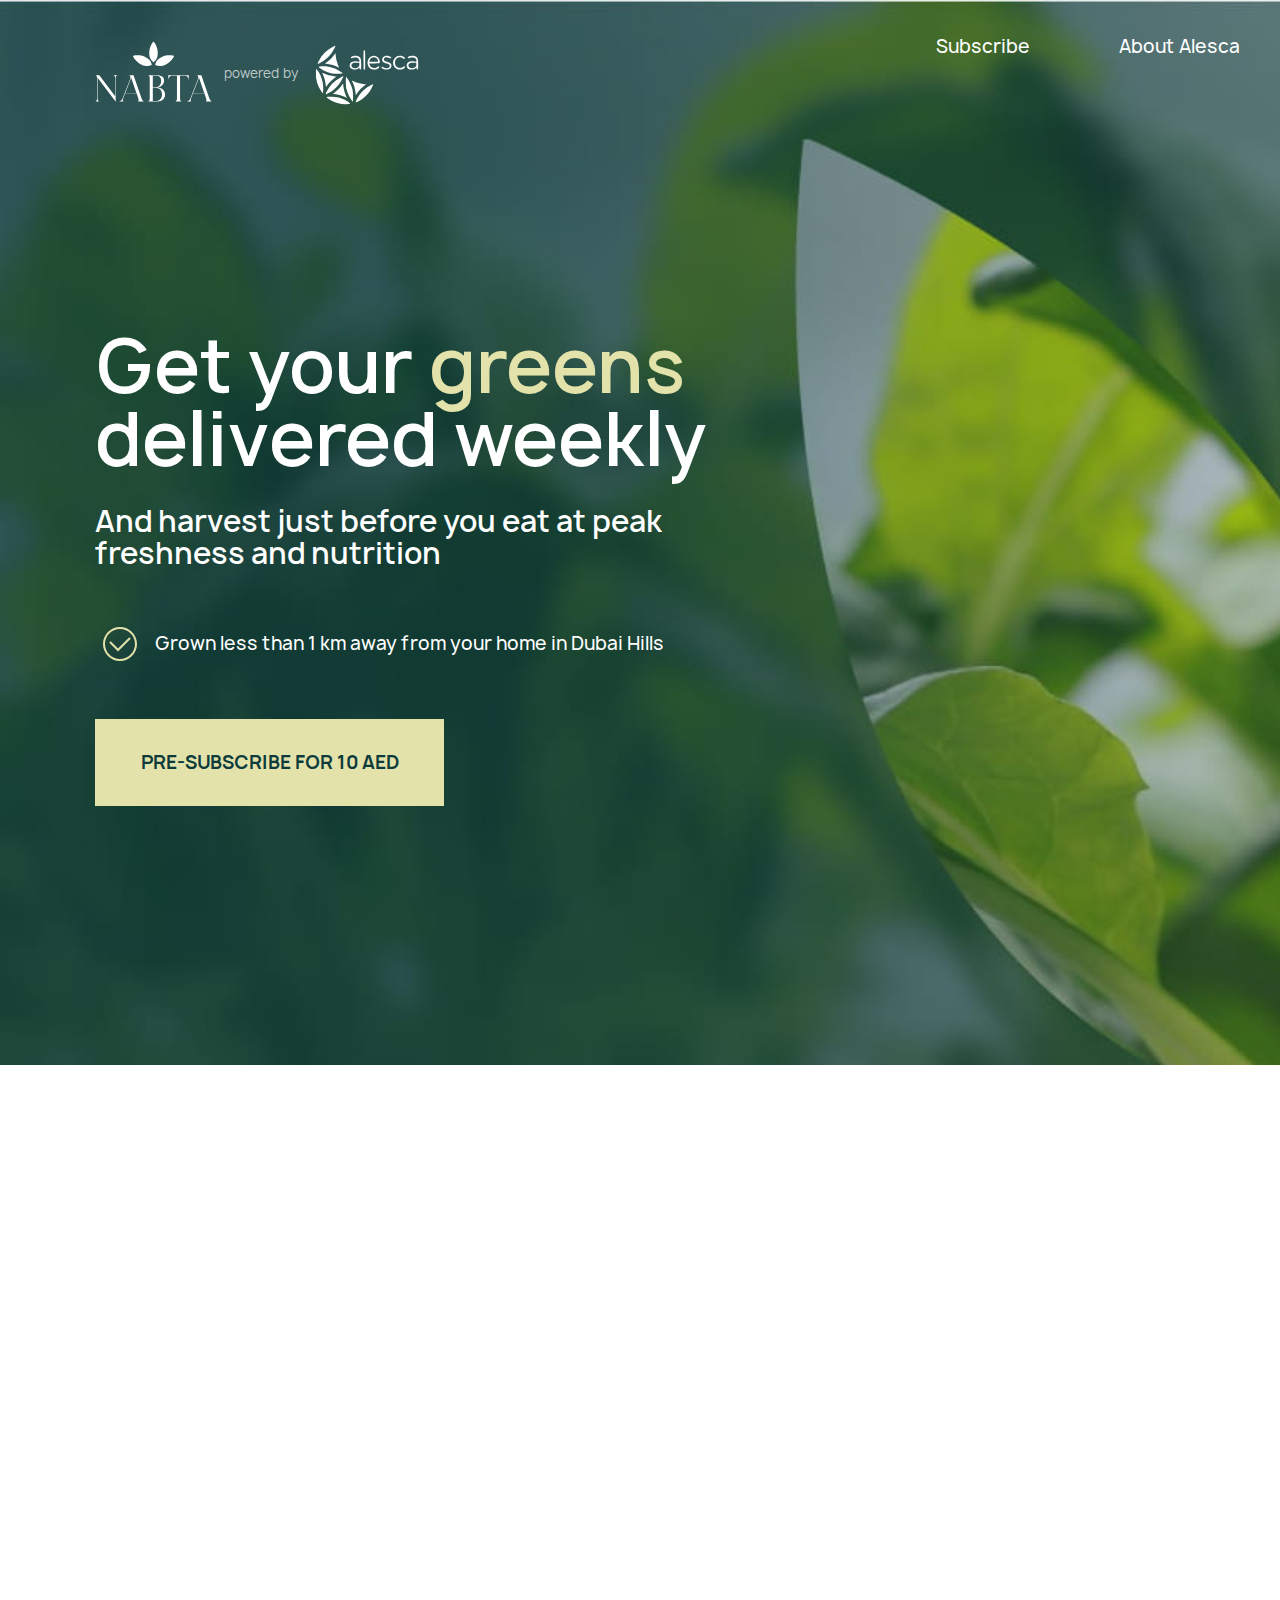
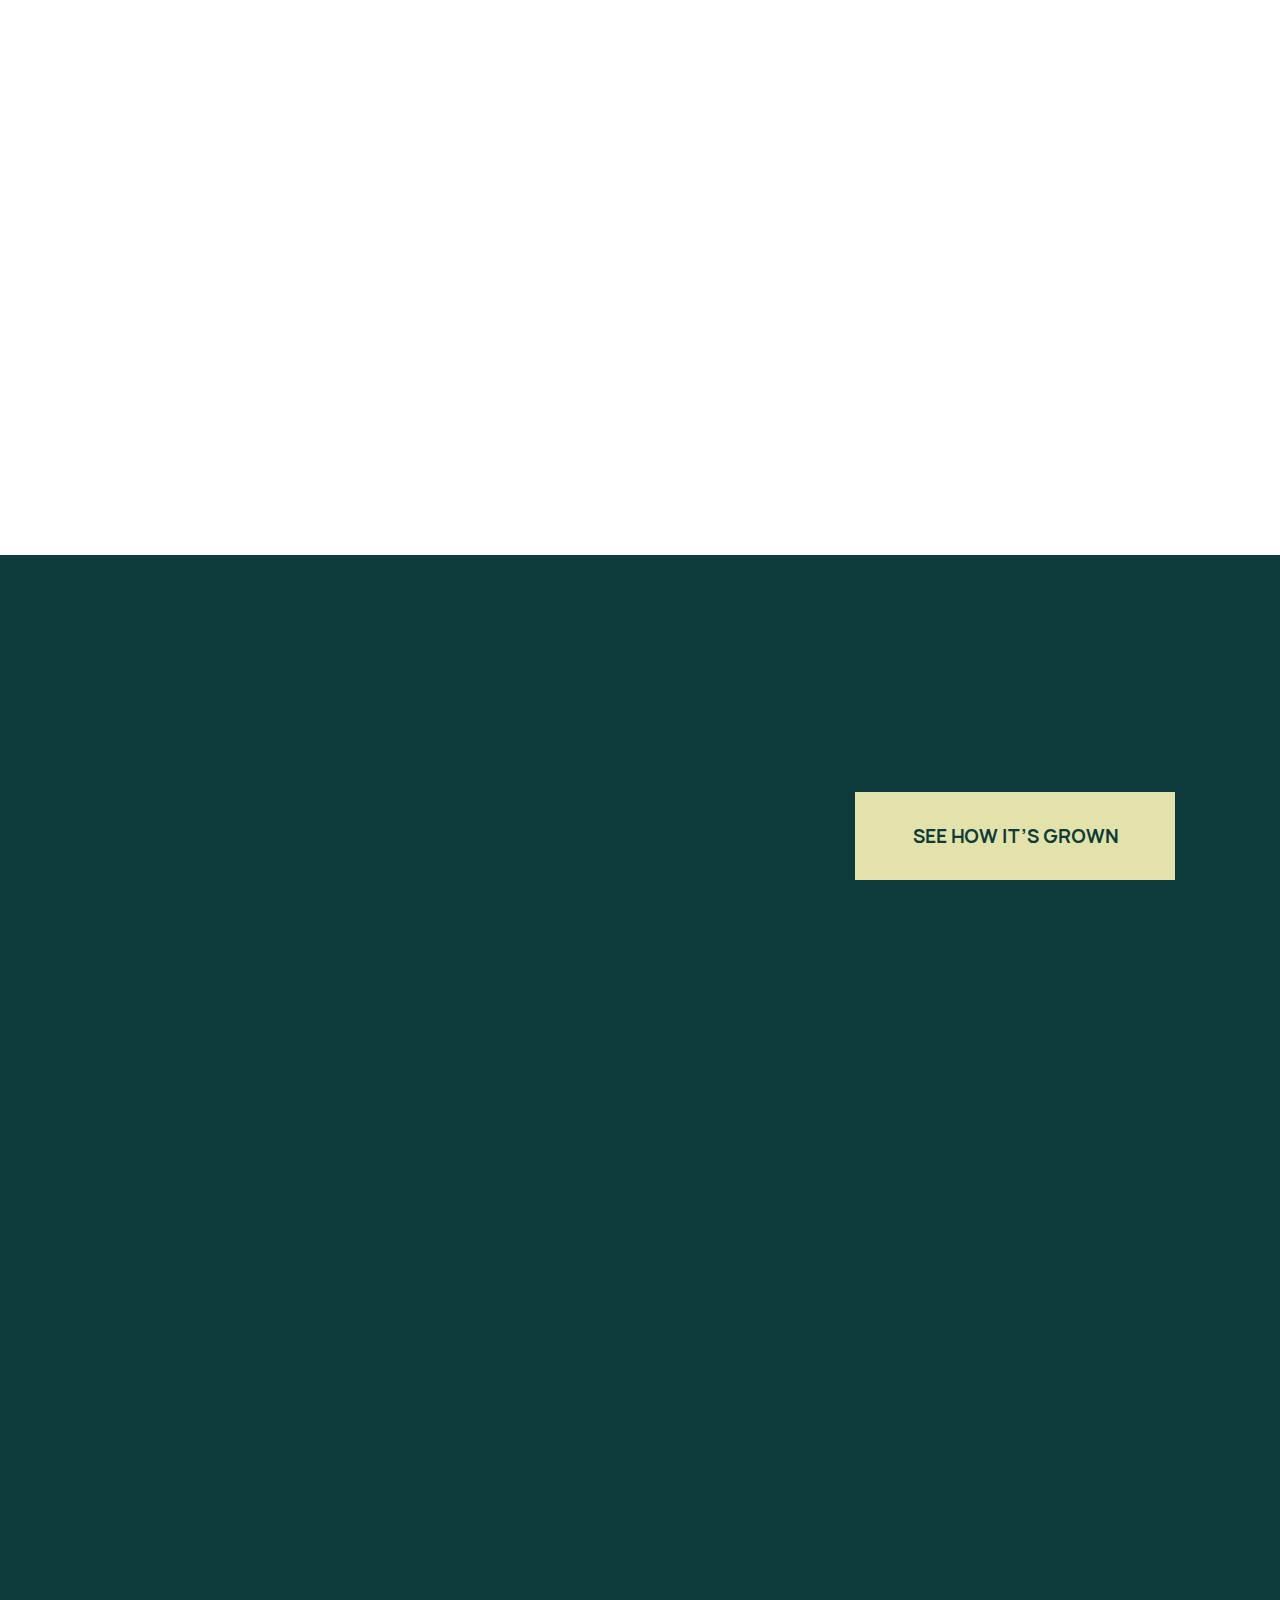
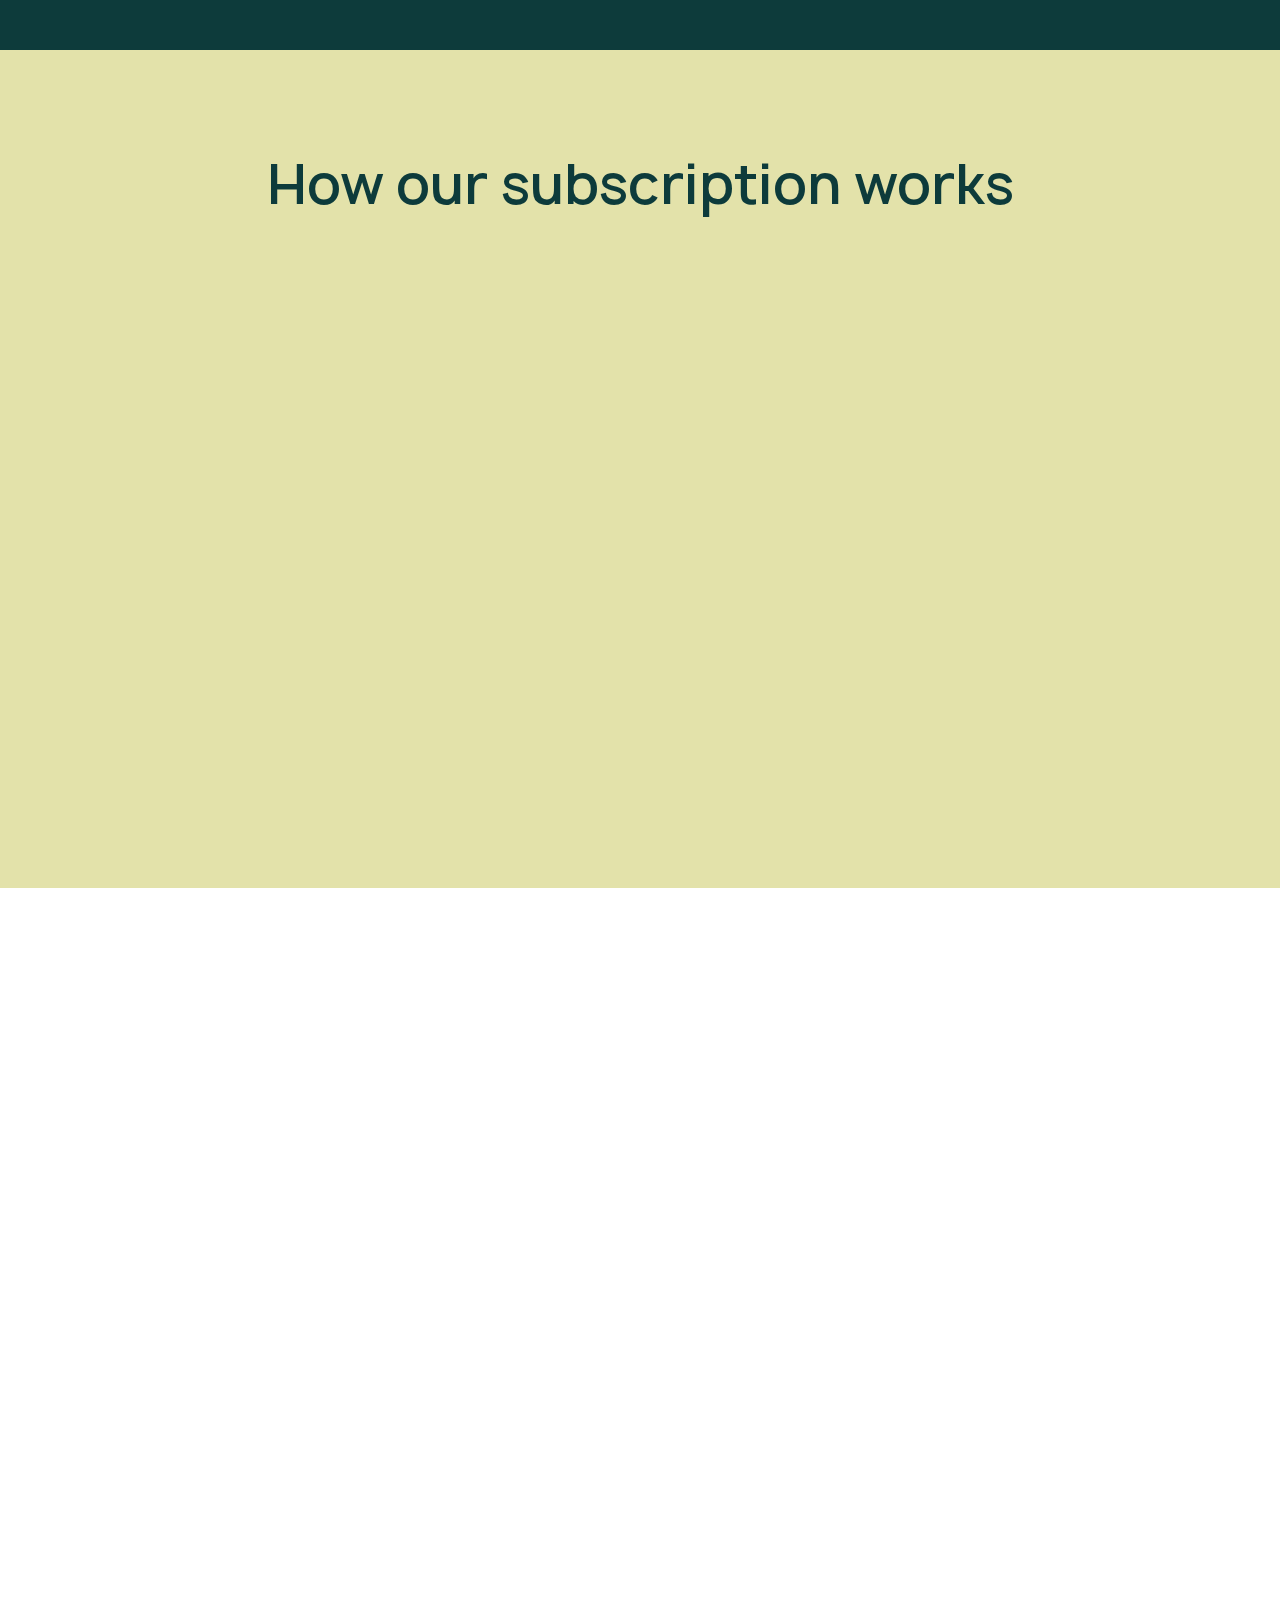
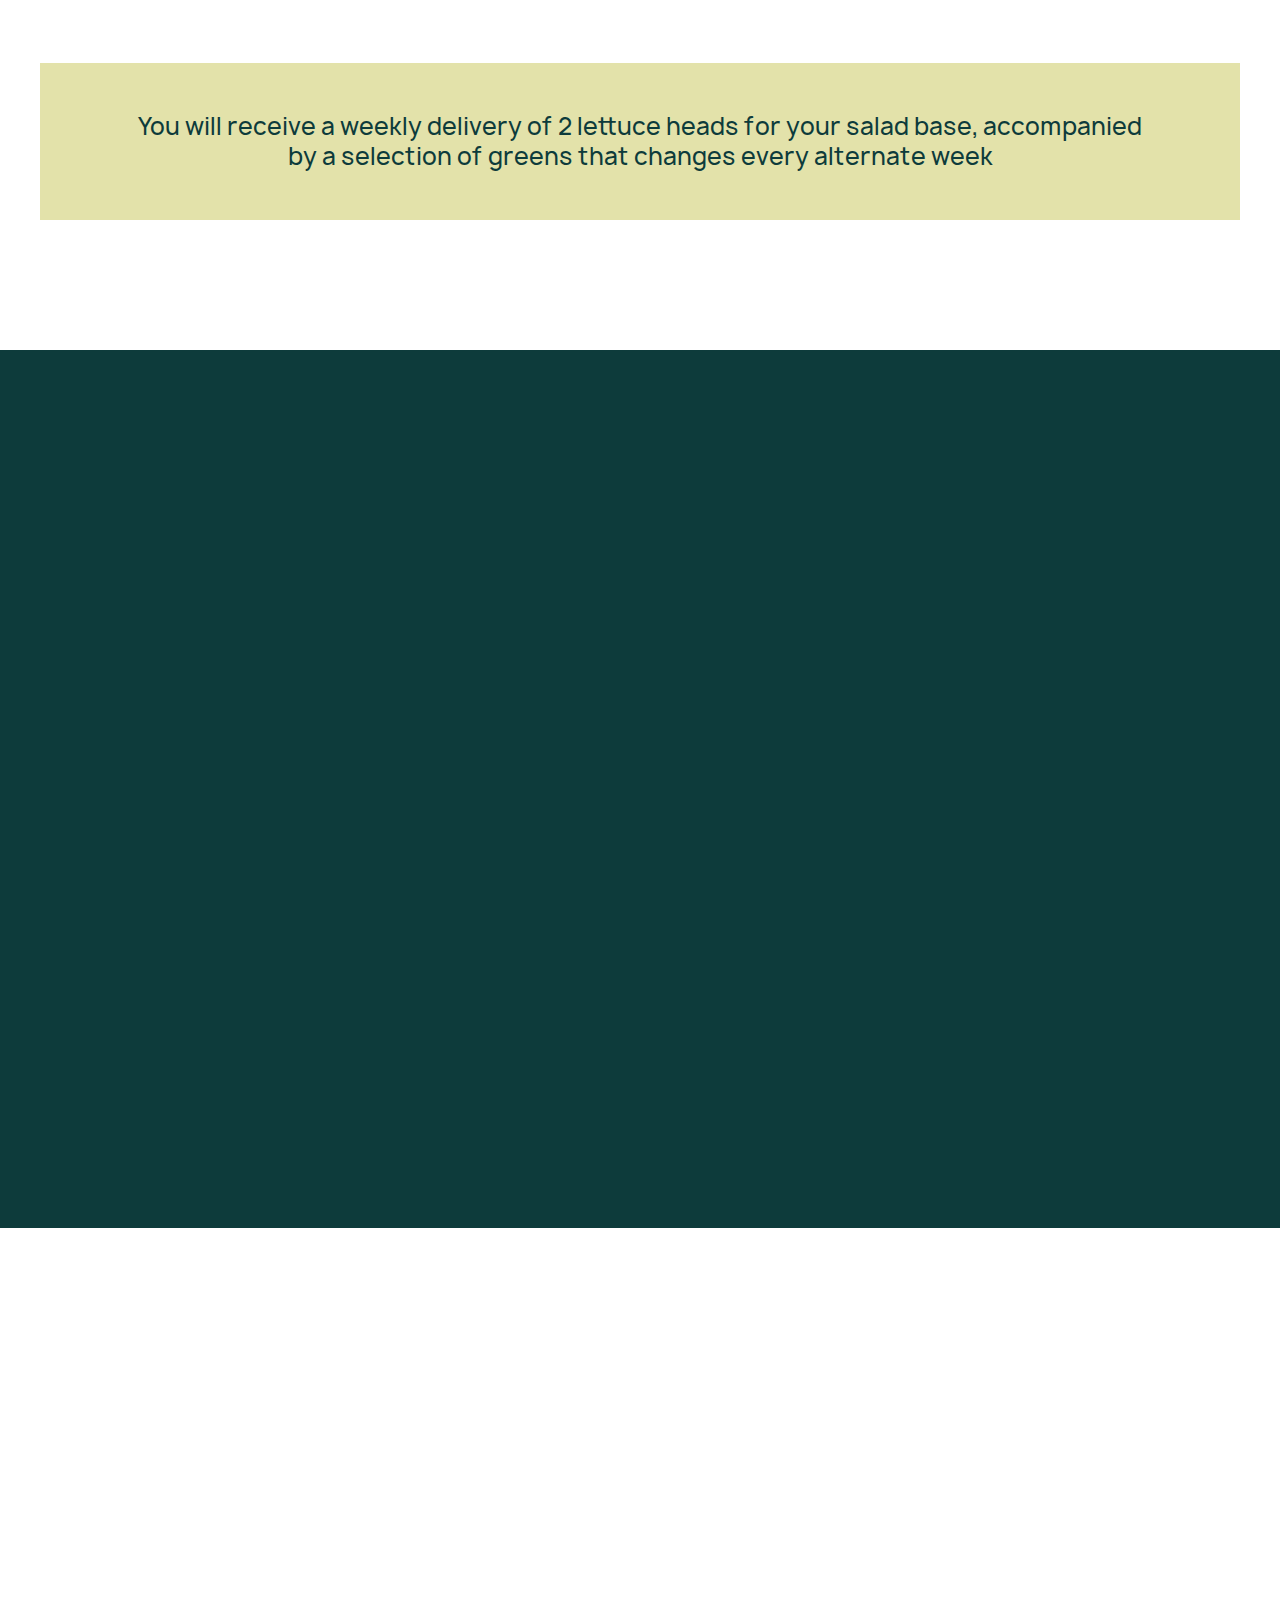
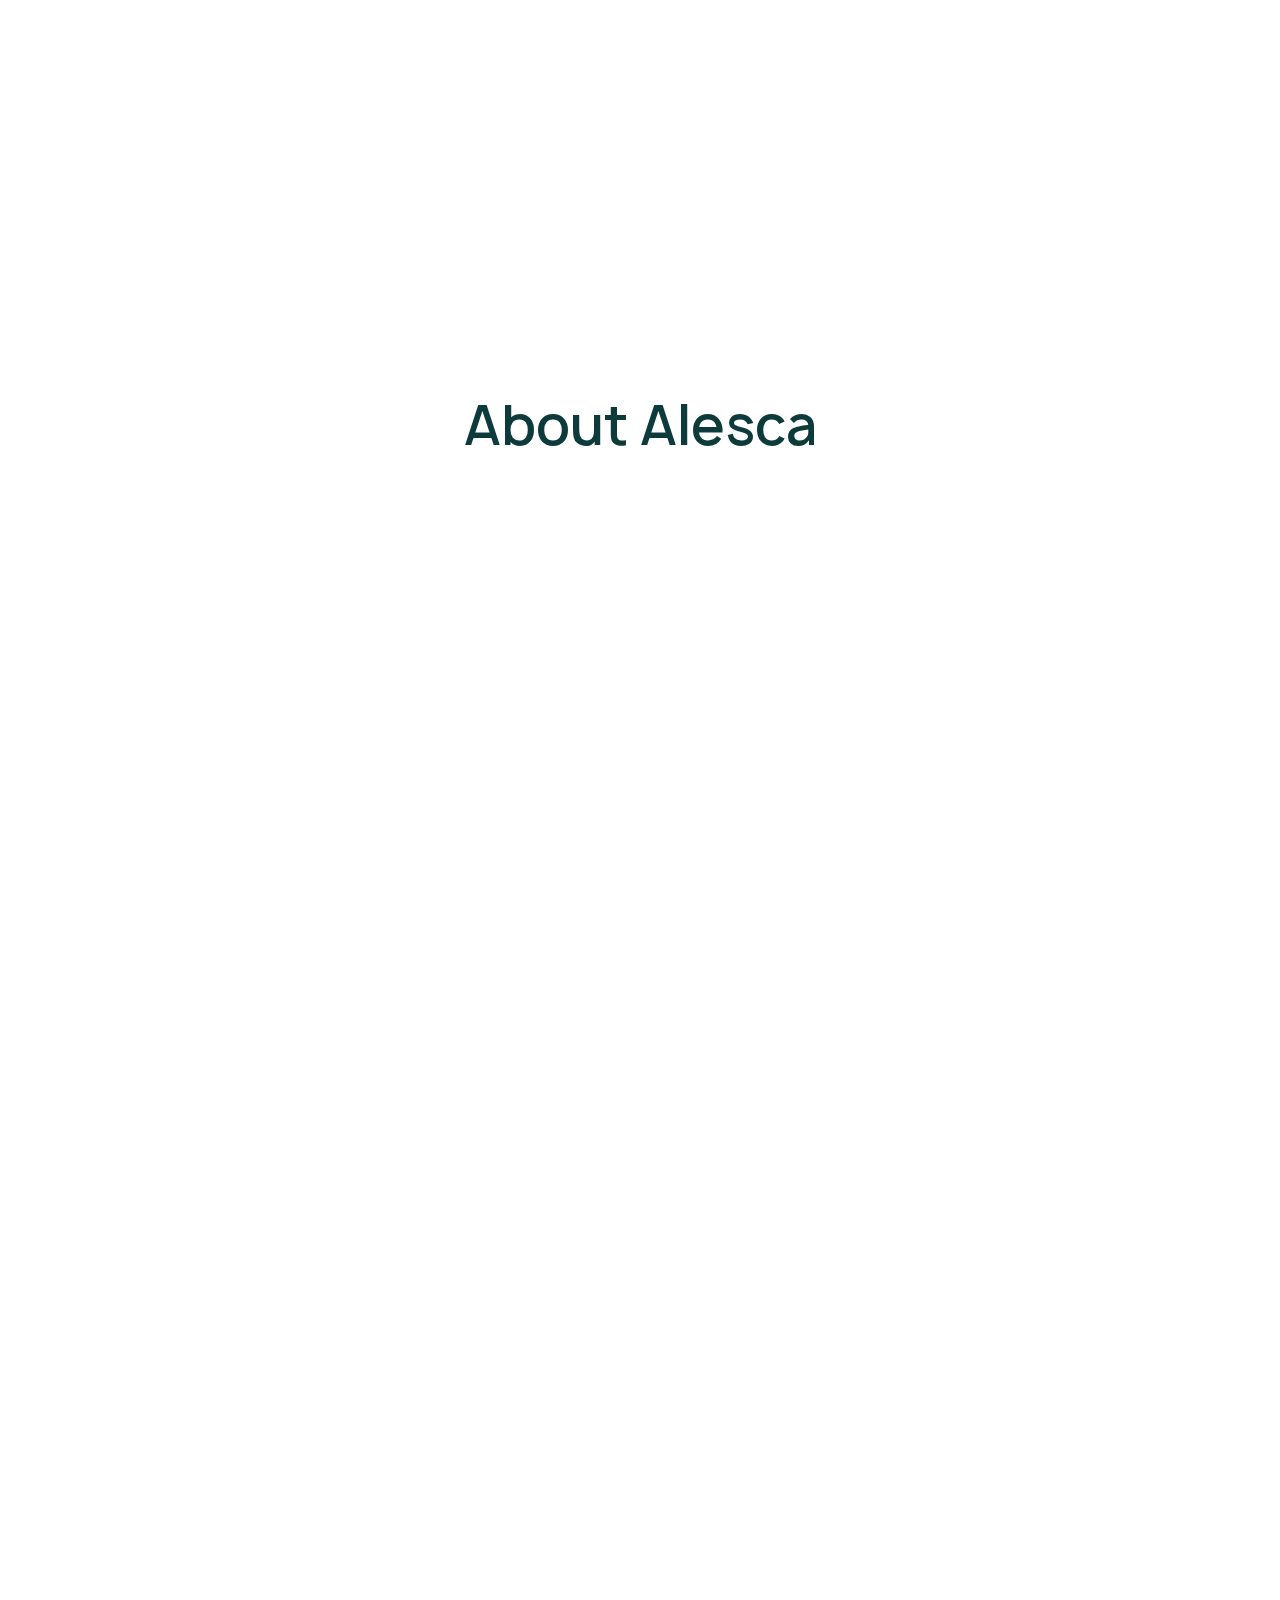
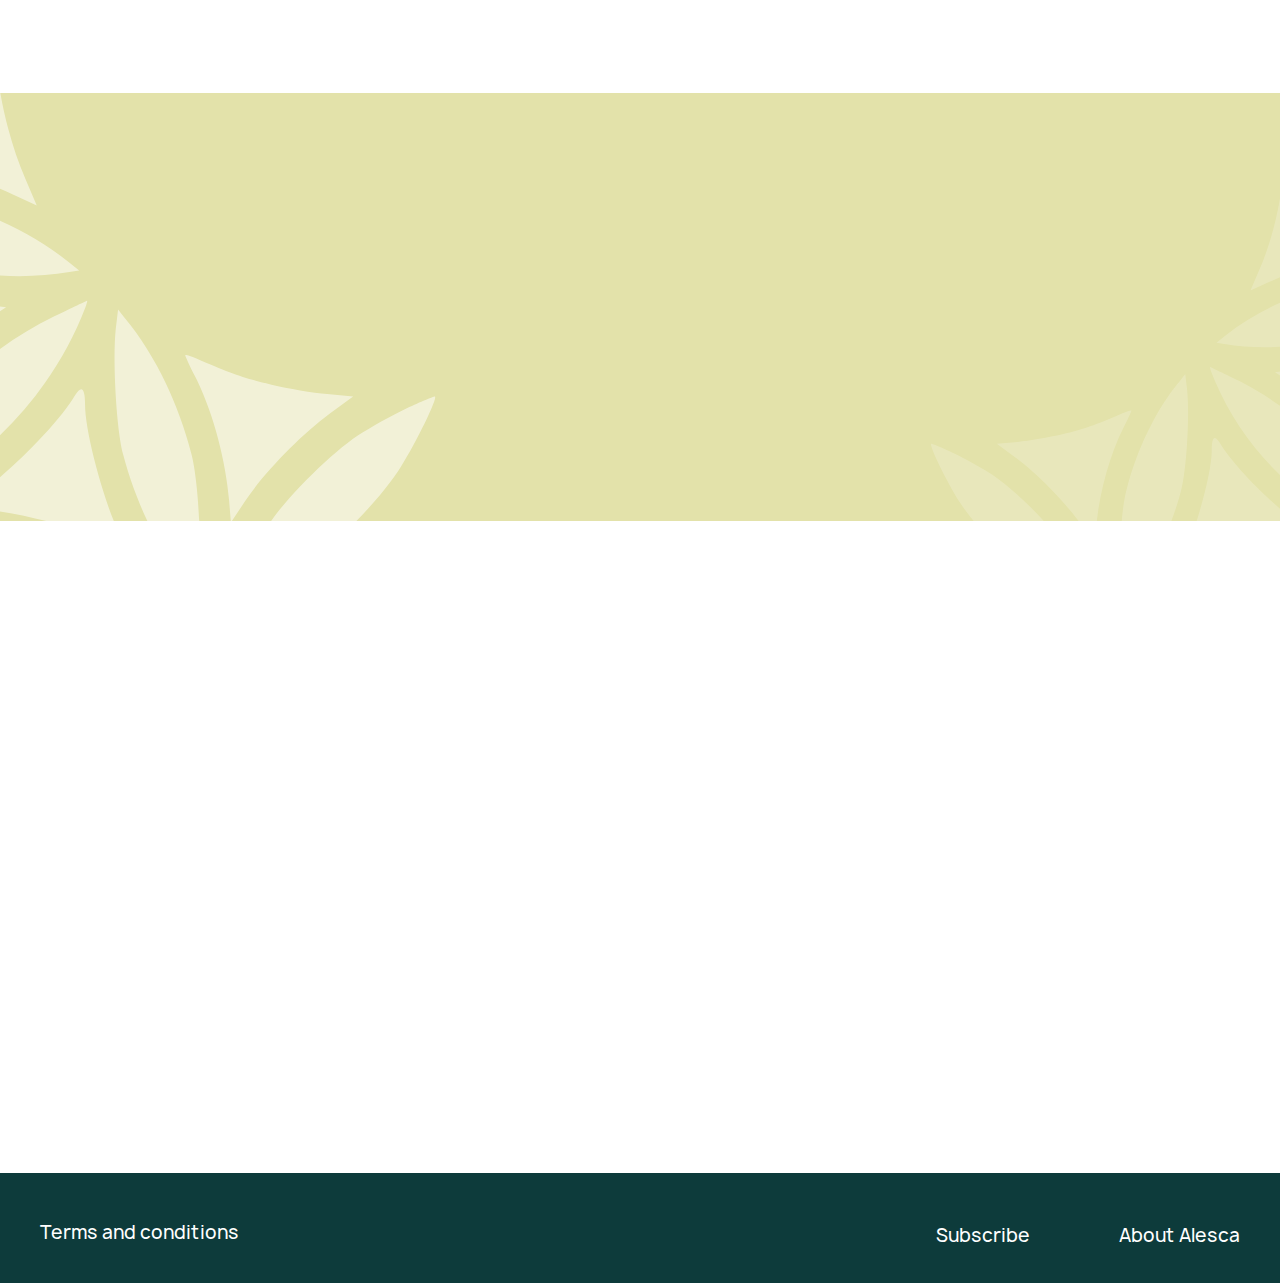
==== commit c4f7950f: "fixes" ====
--- a/index.html
+++ b/index.html
@@ -1,4 +1,5 @@
-<!DOCTYPE html><html lang="en" class="page"><head><meta charset="UTF-8"><meta name="viewport" content="width=device-width,initial-scale=1"><meta http-equiv="X-UA-Compatible" content="ie=edge"><meta name="theme-color" content="#111111"><title>Alesca</title><link rel="preload" href="fonts/Manrope-Bold.woff2" as="font" type="font/woff2" crossorigin><link rel="preload" href="fonts/Manrope-Regular.woff2" as="font" type="font/woff2" crossorigin><link rel="preload" href="fonts/Manrope-Medium.woff2" as="font" type="font/woff2" crossorigin><link rel="preload" href="fonts/Manrope-Semibold.woff2" as="font" type="font/woff2" crossorigin><style>.header {
+<!DOCTYPE html><html lang="en" class="page"><head><meta charset="UTF-8"><meta name="viewport" content="width=device-width,initial-scale=1"><meta http-equiv="X-UA-Compatible" content="ie=edge"><meta name="theme-color" content="#111111"><title>Alesca</title><link rel="preload" href="fonts/Manrope-Bold.woff2" as="font" type="font/woff2" crossorigin><link rel="preload" href="fonts/Manrope-Regular.woff2" as="font" type="font/woff2" crossorigin><link rel="preload" href="fonts/Manrope-Medium.woff2" as="font" type="font/woff2" crossorigin><link rel="preload" href="fonts/Manrope-Semibold.woff2" as="font" type="font/woff2" crossorigin><!-- <style>
+    .header {
     position: absolute;
     left: 0;
     top: 0;
@@ -52,7 +53,7 @@
   }
 
 
-  .hero {
+.hero {
   min-height: calc(100vh - 105px);
   background-color: var(--primary-color);
   background-image: url("../img/hero-bg.jpg");
@@ -71,7 +72,7 @@
     margin-bottom: calc(5rem + 3.125 * (100vw - 22.5rem) / 97.5);
   }
 }
-@media screen and (max-width: 1400px) {
+@media screen and (max-width: 1600px) {
   .hero {
     background-image: url("../img/hero-bg-mobile.jpg");
   }
@@ -168,4 +169,6 @@
   -webkit-box-flex: 0;
   -ms-flex: 0 0 50px;
   flex: 0 0 50px;
-}</style><link rel="stylesheet" href="css/vendor.css"><link rel="stylesheet" href="css/main.css"><script defer="defer" src="js/main.js"></script></head><body class="page__body"><div class="site-container"><header class="header color-white"><div class="container"><div class="header__inner flex justify-between"><div class="header__logos flex align-items-center"><a href="#" class="header__logo"><img src="img/svg/logos/nabta.svg" alt="Nabta Logo" width="117" height="60"> </a><span>powered by</span> <a href="" class="header__logo"><img src="img/svg/logos/alesca.svg" alt="Alesca Logo" width="112" height="67"></a></div><nav class="menu" data-menu><ul class="menu__list flex justify-between"><li class="menu__item"><a href="#" class="header__link primary-hover" data-scroll-to=".offer">Subscribe</a></li><li class="menu__item"><a href="#" class="header__link primary-hover" data-scroll-to=".about">About Alesca</a></li></ul></nav><button class="burger" aria-label="Open Menu" aria-expanded="false" data-burger><span class="burger__line"></span></button></div></div></header><main class="main"><section class="hero color-white"><div class="container hero__inner flex align-items-center"><div class="hero__info"><h1 class="hero__title font-semibold">Get your <span class="color-secondary">greens</span> delivered weekly</h1><p class="hero__description font-subtitle font-semibold">And harvest just before you eat at peak freshness and nutrition</p><div class="hero__notice flex align-items-center"><svg width="50" height="50" viewBox="0 0 50 50" fill="none" xmlns="http://www.w3.org/2000/svg"><path d="M25 42C15.6 42 8 34.4 8 25C8 15.6 15.6 8 25 8C34.4 8 42 15.6 42 25C42 34.4 34.4 42 25 42ZM25 10C16.7 10 10 16.7 10 25C10 33.3 16.7 40 25 40C33.3 40 40 33.3 40 25C40 16.7 33.3 10 25 10Z" fill="#E3E2AA"/><path d="M22.9998 32.4001L14.2998 23.7001L15.6998 22.3L22.9998 29.6L34.2998 18.3L35.6998 19.7001L22.9998 32.4001Z" fill="#E3E2AA"/></svg><p>Grown less than 1 km away from your home in Dubai Hills</p></div><button class="btn btn-primary hero__btn">Pre-subscribe for 10 AED</button></div></div></section><section class="difference section-offset"><div class="container"><h2 class="difference__title section-title section-title-with-margin centered" data-aos="fade-up">See the difference</h2><div class="difference__inner grid grid-cols-12"><div class="difference__items flex" data-aos="fade-up"><div class="difference__item flex align-items-center difference__item--question" data-aos="fade-up"><p>Worried where your greens are grown?</p></div><div class="difference__item flex align-items-center difference__item--answer color-white"><p>We grow ours around the corner in your community farm</p></div></div><div class="difference__items flex" data-aos="fade-up" data-aos-delay="150"><div class="difference__item flex align-items-center difference__item--question"><p>Worried about consuming chemicals and pesticides?</p></div><div class="difference__item flex align-items-center difference__item--answer color-white"><p>Our farm is a clean and pesticide-free environment</p></div></div><div class="difference__items flex" data-aos="fade-up" data-aos-delay="250"><div class="difference__item flex align-items-center difference__item--question"><p>Supermarket greens die in your fridge after 2 days?</p></div><div class="difference__item flex align-items-center difference__item--answer color-white"><p>Ours remain nice and fresh up to 10 days</p></div></div><div class="difference__items flex" data-aos="fade-up" data-aos-delay="350"><div class="difference__item flex align-items-center difference__item--question"><p>Supermarket greens loose most vitamins and nutrients by the time you eat them?</p></div><div class="difference__item flex align-items-center difference__item--answer color-white"><p>Harvest ours just before you eat at peak freshness and nutrition</p></div></div><div class="difference__items flex" data-aos="fade-up" data-aos-delay="450"><div class="difference__item flex align-items-center difference__item--question"><p>Keep forgetting to buy ingredients for your salad or smoothie?</p></div><div class="difference__item flex align-items-center difference__item--answer color-white"><p>Cross it out of your grocery list. It’s on us!</p></div></div><div class="difference__items flex" data-aos="fade-up" data-aos-delay="550"><div class="difference__item flex align-items-center difference__item--question"><p>Other greens all taste the same?</p></div><div class="difference__item flex align-items-center difference__item--answer color-white"><p>Just try ours once and taste the difference</p></div></div></div></div></section><section class="benefits section-offset section-padding-top color-white"><div class="container"><div class="benefits__inner grid"><div class="benefits__list grid" data-aos="fadeup"><div class="benefits__item flex align-items-center"><svg class="align-self-start" width="88" height="88" viewBox="0 0 88 88" fill="none" xmlns="http://www.w3.org/2000/svg"><circle cx="44" cy="44" r="43.5" stroke="#E3E2AA"/><path d="M40.2058 66C42.0334 66 43.515 64.5184 43.515 62.6907C43.515 60.8631 42.0334 59.3815 40.2058 59.3815C38.3781 59.3815 36.8965 60.8631 36.8965 62.6907C36.8965 64.5184 38.3781 66 40.2058 66Z" stroke="#E3E2AA" stroke-width="2" stroke-linecap="round" stroke-linejoin="round"/><path d="M55.0983 66C56.926 66 58.4076 64.5184 58.4076 62.6907C58.4076 60.8631 56.926 59.3815 55.0983 59.3815C53.2707 59.3815 51.7891 60.8631 51.7891 62.6907C51.7891 64.5184 53.2707 66 55.0983 66Z" stroke="#E3E2AA" stroke-width="2" stroke-linecap="round" stroke-linejoin="round"/><path d="M48.0821 33.0394C47.5743 30.9994 46.5878 29.1097 45.2045 27.5267C43.8211 25.9437 42.0806 24.7129 40.127 23.9363C38.1734 23.1597 36.0629 22.8596 33.9703 23.0608C31.8776 23.262 29.863 23.9587 28.0932 25.0933C26.3233 26.2279 24.8492 27.7677 23.7927 29.5852C22.7363 31.4028 22.128 33.4459 22.0181 35.5453C21.9082 37.6447 22.3 39.7401 23.1609 41.658C24.0219 43.5759 25.3272 45.2612 26.969 46.5743M35.2422 36.2825L40.2061 31.3186M41.8607 52.7958V49.4865H36.8968C35.1414 49.4865 33.458 50.1838 32.2168 51.425C30.9756 52.6662 30.2783 54.3497 30.2783 56.105V62.7236" stroke="#E3E2AA" stroke-width="2" stroke-linecap="round" stroke-linejoin="round"/><path d="M65.0252 62.6907V46.1444C65.0252 45.2667 64.6766 44.425 64.056 43.8043C63.4354 43.1837 62.5936 42.8351 61.716 42.8351H45.1696C44.2919 42.8351 43.4502 43.1837 42.8296 43.8043C42.209 44.425 41.8604 45.2667 41.8604 46.1444V52.7629" stroke="#E3E2AA" stroke-width="2" stroke-linecap="round" stroke-linejoin="round"/></svg><h3 class="benefits__subtitle font-semibold">Delivered weekly</h3></div><div class="benefits__item flex align-items-center"><svg class="align-self-start" width="88" height="88" viewBox="0 0 88 88" fill="none" xmlns="http://www.w3.org/2000/svg"><circle cx="44" cy="44" r="43.5" stroke="#E3E2AA"/><path d="M57.3727 35.2918C57.3727 32.2093 57.3727 29.1269 57.1569 27.0925C57.1585 26.5939 57.0392 26.1023 56.8091 25.66C56.579 25.2176 56.245 24.8377 55.8359 24.5528C55.4267 24.2679 54.9545 24.0865 54.4598 24.0242C53.9651 23.9619 53.4627 24.0205 52.9956 24.195C46.3375 26.1061 32.7439 30.8839 27.0414 39.0832C20.8765 47.7757 25.6235 57.732 27.8737 61.6159C28.2015 62.1649 28.6489 62.6329 29.1826 62.9851C29.7163 63.3373 30.3225 63.5647 30.9561 63.6503C33.7944 64.1619 36.6933 64.245 39.5561 63.8969" stroke="#E3E2AA" stroke-width="2" stroke-linecap="round" stroke-linejoin="round"/><path d="M37.9222 48.947C34.8192 53.5199 31.9588 58.2528 29.353 63.1262M55.3997 64.0201C55.0611 64.1426 54.6903 64.1426 54.3517 64.0201C51.781 63.0018 49.5752 61.2351 48.0199 58.9489C46.4646 56.6627 45.6315 53.9622 45.6284 51.1972V45.4946C45.6321 45.2989 45.6755 45.1061 45.7559 44.9276C45.8362 44.7491 45.9519 44.5888 46.096 44.4563C46.24 44.3238 46.4094 44.2218 46.5939 44.1566C46.7784 44.0913 46.9743 44.0642 47.1696 44.0767H62.5818C62.9554 44.0846 63.3115 44.2365 63.5757 44.5007C63.84 44.7649 63.9919 45.121 63.9997 45.4946V51.1972C64.0065 53.948 63.1915 56.6382 61.6593 58.9229C60.127 61.2075 57.9474 62.9824 55.3997 64.0201Z" stroke="#E3E2AA" stroke-width="2" stroke-linecap="round" stroke-linejoin="round"/></svg><h3 class="benefits__subtitle font-semibold">Pesticide-free</h3></div><div class="benefits__item flex align-items-center"><svg class="align-self-start" width="88" height="88" viewBox="0 0 88 88" fill="none" xmlns="http://www.w3.org/2000/svg"><circle cx="44" cy="44" r="43.5" stroke="#E3E2AA"/><g clip-path="url(#clip0_273_157)"><path d="M55.2369 31.8336C59.3137 33.5758 63.8988 33.7106 68.071 32.2111M32.2111 68.0709C33.7093 63.8856 33.5745 59.2894 31.8337 55.1991C30.4711 51.9423 30.1024 48.3551 30.7741 44.8892C31.4458 41.4233 33.1278 38.2336 35.6084 35.7216C38.1513 33.205 41.3823 31.4975 44.8942 30.8145" stroke="#E3E2AA" stroke-width="2" stroke-linecap="round" stroke-linejoin="round"/><path d="M42.0258 56.2565C45.5547 55.5677 48.7996 53.8467 51.3493 51.3116M51.3493 51.3116C53.8343 48.8023 55.5192 45.6124 56.1911 42.1454C56.863 38.6784 56.4917 35.09 55.124 31.834C53.4187 27.7428 53.3243 23.1579 54.8598 19M51.3493 51.3116L35.7597 35.722M19 54.8598C23.1739 53.3532 27.7662 53.5018 31.834 55.275" stroke="#E3E2AA" stroke-width="2" stroke-linecap="round" stroke-linejoin="round"/></g><defs><clipPath id="clip0_273_157"><rect width="50" height="50" fill="white" transform="translate(19 19)"/></clipPath></defs></svg><h3 class="benefits__subtitle font-semibold">Full of vitamins</h3></div><div class="benefits__item flex align-items-center"><svg width="88" height="88" viewBox="0 0 88 88" fill="none" xmlns="http://www.w3.org/2000/svg"><circle cx="44" cy="44" r="43.5" stroke="#E3E2AA"/><path d="M43.0519 59.6027L43.0513 59.6022C35.1122 52.6559 31.1536 46.4207 31.1536 40.9732C31.1536 37.5732 32.5042 34.3125 34.9084 31.9084C37.3125 29.5042 40.5732 28.1536 43.9732 28.1536C45.6567 28.1536 47.3237 28.4852 48.8791 29.1294C50.4344 29.7737 51.8477 30.7179 53.0381 31.9084C54.2285 33.0988 55.1728 34.512 55.817 36.0673C56.4613 37.6227 56.7929 39.2897 56.7929 40.9732C56.7929 46.5495 52.6436 52.9508 44.3213 60.0991L43.0519 59.6027ZM43.0519 59.6027L43.6247 60.0988L43.6251 60.0991M43.0519 59.6027L43.6251 60.0991M43.6251 60.0991C43.722 60.1824 43.8455 60.2282 43.9732 60.2282M43.6251 60.0991L43.9732 60.2282M43.9732 60.2282C44.1009 60.2282 44.2244 60.1824 44.3213 60.0991L43.9732 60.2282ZM45.6262 61.6192L45.7239 61.733L45.6262 61.6192C45.1654 62.015 44.5779 62.2324 43.9705 62.2319C43.3631 62.2314 42.7761 62.013 42.316 61.6165C42.316 61.6164 42.3159 61.6164 42.3158 61.6163L41.7362 61.1133C33.3555 53.779 29.15 47.0909 29.15 40.9732C29.15 37.0419 30.7117 33.2715 33.4916 30.4916C36.2715 27.7117 40.0419 26.15 43.9732 26.15C47.9046 26.15 51.6749 27.7117 54.4548 30.4916C57.2347 33.2715 58.7964 37.0419 58.7964 40.9732C58.7964 47.2309 54.396 54.0877 45.6262 61.6192ZM43.9732 35.3643C45.4608 35.3643 46.8874 35.9552 47.9393 37.0071C48.9912 38.059 49.5821 39.4856 49.5821 40.9732C49.5821 42.4608 48.9912 43.8874 47.9393 44.9393C46.8874 45.9912 45.4608 46.5821 43.9732 46.5821C42.4856 46.5821 41.059 45.9912 40.0071 44.9393C38.9552 43.8874 38.3643 42.4608 38.3643 40.9732C38.3643 39.4856 38.9552 38.059 40.0071 37.0071C41.059 35.9552 42.4856 35.3643 43.9732 35.3643ZM43.9732 37.3679C43.017 37.3679 42.1 37.7477 41.4238 38.4238C40.7477 39.1 40.3679 40.017 40.3679 40.9732C40.3679 41.9294 40.7477 42.8465 41.4238 43.5226C42.1 44.1987 43.017 44.5786 43.9732 44.5786C44.9294 44.5786 45.8465 44.1987 46.5226 43.5226C47.1987 42.8465 47.5786 41.9294 47.5786 40.9732C47.5786 40.017 47.1987 39.1 46.5226 38.4238C45.8465 37.7477 44.9294 37.3679 43.9732 37.3679Z" fill="#" stroke="#E3E2AA" stroke-width="1.6"/></svg><h3 class="benefits__subtitle font-semibold">Grown in Dubai Hills</h3></div><div class="benefits__item flex align-items-center"><svg class="align-self-start" width="88" height="88" viewBox="0 0 88 88" fill="none" xmlns="http://www.w3.org/2000/svg"><circle cx="44" cy="44" r="43.5" stroke="#E3E2AA"/><path d="M55.911 61.544L61.281 42.544C61.3651 42.2465 61.3791 41.9336 61.3219 41.6299C61.2646 41.3261 61.1378 41.0397 60.9513 40.7932C60.7648 40.5467 60.5236 40.3468 60.2468 40.2092C59.97 40.0715 59.6651 39.9999 59.356 40H47.875C47.7104 40 47.548 39.9629 47.3997 39.8914C47.2515 39.8199 47.1213 39.7159 47.0188 39.5871C46.9164 39.4583 46.8443 39.308 46.808 39.1475C46.7716 38.987 46.772 38.8204 46.809 38.66L47.309 36.496C47.767 34.511 47.914 32.466 47.745 30.436L47.653 29.333C47.5544 28.1497 47.0396 27.0396 46.2 26.2C45.432 25.4318 44.3903 25.0002 43.304 25H43.064C42.407 25 41.802 25.356 41.484 25.93L38.825 30.715C37.633 32.861 35.8561 34.6244 33.701 35.8L27.042 39.43C26.7263 39.6023 26.4629 39.8565 26.2795 40.1659C26.0961 40.4752 25.9996 40.8284 26 41.188V61C26 61.5304 26.2107 62.0391 26.5858 62.4142C26.9609 62.7893 27.4696 63 28 63H53.987C54.4225 62.9999 54.846 62.8576 55.1933 62.5948C55.5406 62.332 55.7925 61.9631 55.911 61.544Z" stroke="#E3E2AA" stroke-width="2" stroke-linecap="round" stroke-linejoin="round"/></svg><h3 class="benefits__subtitle font-semibold">Tasty and hustle-free</h3></div><button class="btn btn-primary benefits__btn">See how it’s grown</button></div><div class="benefits__info flex" data-aos="fadeup"><h2 class="benefits__title section-title color-white">We deliver a variety of leafy <span class="color-secondary">greens</span> to your doorstep in Dubai Hills every week</h2></div></div></div></section><section class="subscription section-offset section-padding-top bg-secondary color-primary"><div class="container"><h2 class="subscription__title section-title section-title-with-margin centered">How our subscription works</h2><div class="subscription__inner grid grid-cols-12"><ol class="subscription__list flex align-items-start"><li class="subscription__item" data-aos="fadeup"><div class="subscription__info grid"><h3 class="subscription__subtitle">Step 1</h3><p class="subscription__description">Choose a subscription type</p></div></li><li class="subscription__item" data-aos-delay="150" data-aos="fadeup"><div class="subscription__info grid"><h3 class="subscription__subtitle">Step 2</h3><p class="subscription__description">Fill in your details</p></div></li><li class="subscription__item" data-aos-delay="250" data-aos="fadeup"><div class="subscription__info grid"><h3 class="subscription__subtitle">Step 3</h3><p class="subscription__description">Make a payment</p></div></li><li class="subscription__item" data-aos-delay="350" data-aos="fadeup"><div class="subscription__info grid"><h3 class="subscription__subtitle">Step 4</h3><p class="subscription__description">Receive a WhatsApp confirmation</p></div></li><li class="subscription__item" data-aos-delay="450" data-aos="fadeup"><div class="subscription__info grid"><h3 class="subscription__subtitle">Step 5</h3><p class="subscription__description">Choose the day  and time of delivery</p></div><div class="subscription__notice"><p>Delivery options are predetermined farming to harvesting schedule</p></div></li><li class="subscription__item" data-aos-delay="550" data-aos="fadeup"><div class="subscription__info grid bg-primary"><h3 class="subscription__subtitle">Step 6</h3><p class="subscription__description">Receive your leafy greens at your door step</p></div></li></ol></div></div></section><section class="packages section-padding-top"><div class="container"><h2 class="section-title packages__title section-title-with-margin centered" data-aos="fadeup">Our greens package selection</h2><div class="packages__inner grid grid-cols-12"><ul class="packages__list grid"><li class="packages__item grid" data-aos="fadeup"><h3 class="packages__subtitle font-semibold centered">Italian Mix</h3><div class="packages__images grid"><div class="packages__image"><picture><source srcset="img/image-5.webp" type="image/webp"><img loading="lazy" src="img/image-5.png" alt="Lollo Rosso Letuce" width="127" height="127"></picture></div><div class="packages__image"><picture><source srcset="img/image-4.webp" type="image/webp"><img loading="lazy" src="img/image-4.png" alt="Lollo Bionda Lettuce" width="127" height="127"></picture></div><div class="packages__image"><picture><source srcset="img/image.webp" type="image/webp"><img loading="lazy" src="img/image.png" alt="Super Kale" class="packages__image" width="127" height="127"></picture></div><div class="packages__image"><picture><source srcset="img/image-6.webp" type="image/webp"><img loading="lazy" src="img/image-6.png" alt="Fragrant Basil" class="packages__image" width="127" height="127"></picture></div></div><div class="packages__info grid"><div class="packages__info-items"><div class="packages__info-item grid"><span class="packages__count font-medium">1 head</span><h4 class="packages__name font-medium">Lollo Rosso Lettuce</h4></div><div class="packages__info-item grid"><span class="packages__count font-medium">1 head</span><h4 class="packages__name font-medium">Lollo Bionda Lettuce</h4></div><div class="packages__info-item grid"><span class="packages__count font-medium">1 head</span><h4 class="packages__name font-medium">Super Kale</h4></div><div class="packages__info-item grid"><span class="packages__count font-medium">1 head</span><h4 class="packages__name font-medium">Fragrant Basil</h4></div></div><div class="packages__info-weights"><p class="packages__weight">Approx 100 gr</p><p class="packages__weight">Approx 150 gr</p></div></div></li><li class="packages__item grid" data-aos="fadeup"><h3 class="packages__subtitle font-semibold centered">Asian Mix</h3><div class="packages__images grid"><div class="packages__image"><picture><source srcset="img/image-5.webp" type="image/webp"><img loading="lazy" src="img/image-5.png" alt="Lollo Rosso Letuce" width="127" height="127"></picture></div><div class="packages__image"><picture><source srcset="img/image-4.webp" type="image/webp"><img loading="lazy" src="img/image-4.png" alt="Lollo Bionda Lettuce" width="127" height="127"></picture></div><div class="packages__image image-offset"><picture><source srcset="img/image-7.webp" type="image/webp"><img loading="lazy" src="img/image-7.png" alt="Green Bok Choy" width="127" height="127"></picture></div><div class="packages__image"><picture><source srcset="img/image-3.webp" type="image/webp"><img loading="lazy" src="img/image-3.png" class="image" width="127" height="127" alt="Mighty Spinach"></picture></div></div><div class="packages__info grid"><div class="packages__info-items"><div class="packages__info-item grid"><span class="packages__count font-medium">1 head</span><h4 class="packages__name font-medium">Lollo Rosso Lettuce</h4></div><div class="packages__info-item grid"><span class="packages__count font-medium">1 head</span><h4 class="packages__name font-medium">Lollo Bionda Lettuce</h4></div><div class="packages__info-item grid"><span class="packages__count font-medium">1 head</span><h4 class="packages__name font-medium">Green Bok Choy</h4></div><div class="packages__info-item grid"><span class="packages__count font-medium">1 head</span><h4 class="packages__name font-medium">Mighty Spinach</h4></div></div><div class="packages__info-weights"><p class="packages__weight">Approx 100 gr</p><p class="packages__weight">Approx 150 gr</p></div></div></li></ul><div class="packages__notice bg-secondary color-primary centered"><p>You will receive a weekly delivery of 2 lettuce heads for your salad base, accompanied by a selection of greens that changes every alternate week</p></div></div></div></section><section class="offer section-padding-top color-white bg-primary section-offset"><div class="container"><div class="offer__inner grid grid-cols-12" data-aos="fadeup"><h2 class="offer__title section-title">Get your subscription</h2><div class="offer__info" data-aos="fadeup"><p class="offer__subtitle font-semibold">Subscriptions will become effective on the 2nd of January 2024</p><div class="offer__notice grid"><p>However you can make an early-bird pre-booking for 10 AED only now and get a free community farm tour*</p><p class="offer__remark">*first 100 subscribers</p></div></div><ul class="offer__list grid grid-cols-12"><li class="offer__item grid" data-aos="fadeup"><h3 class="offer__duration font-semibold">1 month</h3><div class="offer__prices color-secondary"><p class="offer__price">75 AED</p></div><button class="btn btn-primary offer__btn">pre-book now for 10 AED</button></li><li class="offer__item grid" data-aos="fadeup" data-aos-delay="150"><h3 class="offer__duration font-semibold">3 months</h3><div class="offer__prices flex color-secondary"><p class="offer__price offer__price--old">225 AED</p><p class="offer__price">75 AED</p></div><button class="btn btn-primary offer__btn">pre-book now for 10 AED</button><div class="offer__sale font-semibold bg-secondary color-primary"> — 12%</div></li><li class="offer__item grid" data-aos="fadeup" data-aos-delay="250"><h3 class="offer__duration font-semibold">6 months</h3><div class="offer__prices flex color-secondary"><p class="offer__price offer__price--old">450 AED</p><p class="offer__price">350 AED</p></div><button class="btn btn-primary offer__btn">pre-book now for 10 AED</button><div class="offer__sale font-semibold bg-secondary color-primary"> — 23%</div></li><li class="offer__detail centered" data-aos="fadeup" data-aos-delay="350">We want to keep the process hassle-free for you, that’s why subscription renews automatically, but you can cancel it anytime</li></ul></div></div></section><section class="powered color-white"><div class="container powered__inner grid"><div class="powered__info grid"><svg xmlns="http://www.w3.org/2000/svg" width="191" height="116" viewBox="0 0 191 116" fill="none"><path d="M93.0933 0C80.0274 18.7821 62.2252 62.226 95.5431 85.7445C108.609 75.1285 126.411 43.1172 93.0933 0Z" fill="white"/><path d="M182.573 61.5562C160.001 57.8161 113.121 60.3826 106.178 100.57C121.375 107.815 157.928 110.155 182.573 61.5562Z" fill="white"/><path d="M8.18328 61.5562C30.7553 57.8161 77.635 60.3826 84.5775 100.57C69.3812 107.815 32.8277 110.155 8.18328 61.5562Z" fill="white"/></svg><h2 class="powered__title section-title centered">Nabta is powered by Alesca technology</h2></div></div></section><section class="about section-padding-top section-offset color-white"><div class="container"><h2 class="about__title section-title section-title-with-margin color-primary centered">About Alesca</h2><div class="about__inner align-items-start grid grid-cols-12"><div class="about__img ibg" data-aos="fadeup"><picture><source media="(max-width: 1400px)" srcset="img/plants-mobile.webp"><source media="(max-width: 1400px)" srcset="img/plants-mobile.jpg"><source srcset="img/plants-mobile.webp" type="image/webp"><img loading="lazy" class="image" src="img/plants.jpg" alt="Plants" width="650" height="500"></picture><img width="185" height="111" class="image-absolute" src="img/svg/logos/alesca.svg" alt="Alesca Logo"></div><ul class="about__items grid"><li class="about__item bg-primary grid align-items-center" data-aos="fadeup"><svg class="align-self-start" width="88" height="89" viewBox="0 0 88 89" fill="none" xmlns="http://www.w3.org/2000/svg"><circle cx="44" cy="44.5" r="43.5" stroke="#E3E2AA"/><path d="M38.5496 51.5742L31.4258 44.4504L29 46.8592L38.5496 56.4088L59.0496 35.9087L56.6408 33.5L38.5496 51.5742Z" fill="#E3E2AA"/></svg><p>Established in 2013, Alesca is a mindful agricultural technology company driven by collaboration, innovation and nutrition</p></li><li class="about__item bg-primary grid align-items-center" data-aos="fadeup"><svg class="align-self-start" width="88" height="89" viewBox="0 0 88 89" fill="none" xmlns="http://www.w3.org/2000/svg"><circle cx="44" cy="44.5" r="43.5" stroke="#E3E2AA"/><path d="M38.5496 51.5742L31.4258 44.4504L29 46.8592L38.5496 56.4088L59.0496 35.9087L56.6408 33.5L38.5496 51.5742Z" fill="#E3E2AA"/></svg><p>Alesca empowers local communities to grow fresh healthy food while making agriculture more efficient, transparent and accessible</p></li><li class="about__item bg-primary grid align-items-center" data-aos="fadeup"><svg class="align-self-start" width="88" height="89" viewBox="0 0 88 89" fill="none" xmlns="http://www.w3.org/2000/svg"><circle cx="44" cy="44.5" r="43.5" stroke="#E3E2AA"/><path d="M38.5496 51.5742L31.4258 44.4504L29 46.8592L38.5496 56.4088L59.0496 35.9087L56.6408 33.5L38.5496 51.5742Z" fill="#E3E2AA"/></svg><p>Our farming technology is an all-in-one system loaded with advanced monitoring, automation, and climate control capabilities</p></li></ul></div></div></section><section class="info bg-secondary"><div class="container info__inner grid grid-cols-12 align-items-center"><div class="info__content grid" data-aos="fadeup"><h2 class="info__title section-title">Want to know more about our technology?</h2><button class="info__btn btn btn-light">Visit our website</button></div></div></section></main><footer class="footer section-padding-top"><div class="container"><div class="footer__inner grid grid-cols-12"><div class="footer__info grid justify-items-center"><h2 class="section-title centered footer__title" data-aos="fadeup"><span>Have some questions?</span> <span>Chat with us</span></h2><a href="#" class="footer__social footer__social--primary bg-primary" target="_blank" data-aos="fadeup"><svg width="74" height="74" viewBox="0 0 74 74" fill="none" xmlns="http://www.w3.org/2000/svg"><path d="M36.3833 7.3999C52.3908 7.3999 65.3666 20.3757 65.3666 36.3832C65.3666 52.3907 52.3908 65.3666 36.3833 65.3666C31.2613 65.3748 26.2294 64.0193 21.8047 61.4393L7.41154 65.3666L11.3301 50.9676C8.74794 46.5415 7.39139 41.5075 7.39994 36.3832C7.39994 20.3757 20.3758 7.3999 36.3833 7.3999ZM26.5058 22.7611L25.9261 22.7843C25.5508 22.8071 25.1841 22.9057 24.8479 23.0741C24.5335 23.2521 24.2465 23.4747 23.9958 23.7349C23.648 24.0624 23.4509 24.3465 23.2393 24.6218C22.1673 26.0156 21.5901 27.7268 21.5989 29.4852C21.6047 30.9054 21.9757 32.2879 22.5553 33.5805C23.7407 36.1948 25.6913 38.9628 28.265 41.5278C28.8853 42.1451 29.4939 42.7654 30.149 43.3421C33.347 46.1578 37.1579 48.1883 41.2786 49.2721L42.9248 49.5243C43.461 49.5533 43.9972 49.5127 44.5363 49.4866C45.3804 49.443 46.2046 49.2145 46.9506 48.8171C47.3302 48.6216 47.7006 48.4088 48.0607 48.1795C48.0607 48.1795 48.1853 48.0983 48.423 47.9186C48.8142 47.6288 49.0548 47.423 49.3794 47.0839C49.62 46.8346 49.8286 46.5419 49.9881 46.2086C50.2141 45.7362 50.4402 44.8348 50.5329 44.0841C50.6025 43.5102 50.5822 43.1972 50.5735 43.003C50.5619 42.6929 50.304 42.3712 50.0228 42.235L48.336 41.4785C48.336 41.4785 45.8144 40.38 44.2725 39.6786C44.1112 39.6082 43.9383 39.5679 43.7624 39.5598C43.5641 39.5394 43.3638 39.5618 43.1748 39.6252C42.9858 39.6887 42.8126 39.7919 42.6669 39.9279C42.6524 39.9221 42.4582 40.0873 40.3627 42.6262C40.2424 42.7879 40.0767 42.91 39.8868 42.9771C39.6968 43.0442 39.4912 43.0532 39.2961 43.003C39.1073 42.9524 38.9223 42.8885 38.7425 42.8117C38.3831 42.661 38.2585 42.6031 38.0121 42.4987C36.3487 41.7728 34.8086 40.792 33.4473 39.5917C33.0821 39.2729 32.743 38.9251 32.3952 38.5889C31.2549 37.4969 30.2612 36.2615 29.4389 34.9138L29.2679 34.6384C29.145 34.4534 29.0457 34.2538 28.9722 34.0443C28.8621 33.6182 29.149 33.2762 29.149 33.2762C29.149 33.2762 29.8533 32.5053 30.1808 32.0879C30.4997 31.6821 30.7692 31.288 30.9431 31.0068C31.2851 30.4561 31.3923 29.891 31.2126 29.4533C30.4011 27.4709 29.5606 25.4971 28.6969 23.5378C28.5259 23.1494 28.0187 22.8712 27.5579 22.8161C27.4013 22.7987 27.2448 22.7814 27.0883 22.7698C26.6991 22.7504 26.3091 22.7543 25.9203 22.7814L26.5029 22.7582L26.5058 22.7611Z" fill="#E3E2AA"/></svg></a><div class="footer__socials flex"><a href="#" class="footer__social footer__social--secondary" target="_blank" data-aos="fadeup"><svg width="50" height="50" viewBox="0 0 50 50" fill="none" xmlns="http://www.w3.org/2000/svg"><path d="M39.6667 7C40.7496 7 41.7882 7.43021 42.554 8.19598C43.3198 8.96175 43.75 10.0004 43.75 11.0833V39.6667C43.75 40.7496 43.3198 41.7882 42.554 42.554C41.7882 43.3198 40.7496 43.75 39.6667 43.75H11.0833C10.0004 43.75 8.96175 43.3198 8.19598 42.554C7.43021 41.7882 7 40.7496 7 39.6667V11.0833C7 10.0004 7.43021 8.96175 8.19598 8.19598C8.96175 7.43021 10.0004 7 11.0833 7H39.6667ZM38.6458 38.6458V27.825C38.6458 26.0598 37.9446 24.3668 36.6964 23.1186C35.4482 21.8704 33.7552 21.1692 31.99 21.1692C30.2546 21.1692 28.2333 22.2308 27.2533 23.8233V21.5571H21.5571V38.6458H27.2533V28.5804C27.2533 27.0083 28.5192 25.7221 30.0913 25.7221C30.8493 25.7221 31.5764 26.0232 32.1124 26.5593C32.6484 27.0953 32.9496 27.8223 32.9496 28.5804V38.6458H38.6458ZM14.9217 18.3517C15.8314 18.3517 16.7038 17.9903 17.347 17.347C17.9903 16.7038 18.3517 15.8314 18.3517 14.9217C18.3517 13.0229 16.8204 11.4713 14.9217 11.4713C14.0066 11.4713 13.1289 11.8348 12.4819 12.4819C11.8348 13.1289 11.4713 14.0066 11.4713 14.9217C11.4713 16.8204 13.0229 18.3517 14.9217 18.3517ZM17.7596 38.6458V21.5571H12.1042V38.6458H17.7596Z" fill="#0D3B3B"/></svg> </a><a href="#" class="footer__social footer__social--secondary" target="_blank" data-aos="fadeup"><svg width="50" height="50" viewBox="0 0 50 50" fill="none" xmlns="http://www.w3.org/2000/svg"><path d="M26.6786 6.00231C28.0468 5.99706 29.4151 6.01081 30.783 6.04356L31.1467 6.05668C31.5667 6.07168 31.9811 6.09043 32.4817 6.11293C34.4767 6.20668 35.838 6.52168 37.0323 6.98481C38.2698 7.46106 39.3123 8.10606 40.3548 9.14856C41.308 10.0853 42.0458 11.2185 42.5167 12.4692C42.9798 13.6636 43.2948 15.0267 43.3886 17.0217C43.4111 17.5204 43.4298 17.9367 43.4448 18.3567L43.4561 18.7204C43.4894 20.0877 43.5038 21.4553 43.4992 22.8229L43.5011 24.2217V26.6779C43.5057 28.0462 43.4913 29.4144 43.458 30.7823L43.4467 31.1461C43.4317 31.5661 43.413 31.9804 43.3905 32.4811C43.2967 34.4761 42.978 35.8373 42.5167 37.0317C42.0473 38.2837 41.3094 39.4178 40.3548 40.3542C39.4173 41.3073 38.2835 42.045 37.0323 42.5161C35.838 42.9792 34.4767 43.2942 32.4817 43.3879C31.9811 43.4104 31.5667 43.4292 31.1467 43.4442L30.783 43.4554C29.4151 43.4888 28.0468 43.5031 26.6786 43.4986L25.2798 43.5004H22.8255C21.4572 43.5051 20.0889 43.4907 18.7211 43.4573L18.3573 43.4461C17.9122 43.4299 17.4672 43.4112 17.0223 43.3898C15.0273 43.2961 13.6661 42.9773 12.4698 42.5161C11.2186 42.0461 10.0853 41.3082 9.14921 40.3542C8.19492 39.4172 7.4565 38.2834 6.98546 37.0317C6.52233 35.8373 6.20733 34.4761 6.11358 32.4811C6.0927 32.0361 6.07395 31.5911 6.05733 31.1461L6.04796 30.7823C6.01339 29.4145 5.99776 28.0462 6.00108 26.6779V22.8229C5.99585 21.4553 6.0096 20.0877 6.04233 18.7204L6.05546 18.3567C6.07046 17.9367 6.08921 17.5204 6.11171 17.0217C6.20546 15.0248 6.52046 13.6654 6.98358 12.4692C7.45491 11.2178 8.19476 10.085 9.15108 9.15043C10.0865 8.19559 11.2191 7.45651 12.4698 6.98481C13.6661 6.52168 15.0255 6.20668 17.0223 6.11293L18.3573 6.05668L18.7211 6.04731C20.0883 6.01276 21.4559 5.99713 22.8236 6.00043L26.6786 6.00231ZM24.7511 15.3773C23.5089 15.3597 22.2756 15.5892 21.1229 16.0524C19.9702 16.5156 18.921 17.2033 18.0364 18.0755C17.1518 18.9477 16.4493 19.9871 15.9699 21.1331C15.4904 22.2792 15.2435 23.5091 15.2435 24.7514C15.2435 25.9937 15.4904 27.2236 15.9699 28.3696C16.4493 29.5157 17.1518 30.555 18.0364 31.4272C18.921 32.2994 19.9702 32.9871 21.1229 33.4503C22.2756 33.9135 23.5089 34.143 24.7511 34.1254C27.2375 34.1254 29.6221 33.1377 31.3802 31.3796C33.1384 29.6214 34.1261 27.2368 34.1261 24.7504C34.1261 22.264 33.1384 19.8795 31.3802 18.1213C29.6221 16.3632 27.2375 15.3773 24.7511 15.3773ZM24.7511 19.1273C25.4983 19.1135 26.2407 19.2488 26.9351 19.5252C27.6294 19.8016 28.2617 20.2136 28.795 20.7371C29.3284 21.2606 29.752 21.8851 30.0413 22.5742C30.3305 23.2633 30.4796 24.0031 30.4797 24.7504C30.4798 25.4977 30.331 26.2376 30.042 26.9268C29.753 27.616 29.3295 28.2406 28.7964 28.7643C28.2632 29.288 27.6311 29.7002 26.9368 29.9768C26.2426 30.2534 25.5002 30.389 24.753 30.3754C23.2611 30.3754 21.8304 29.7828 20.7755 28.7279C19.7206 27.673 19.128 26.2423 19.128 24.7504C19.128 23.2586 19.7206 21.8278 20.7755 20.773C21.8304 19.7181 23.2611 19.1254 24.753 19.1254L24.7511 19.1273ZM34.5948 12.5648C33.9899 12.589 33.4179 12.8463 32.9985 13.2829C32.579 13.7194 32.3448 14.3013 32.3448 14.9067C32.3448 15.5121 32.579 16.0939 32.9985 16.5305C33.4179 16.967 33.9899 17.2243 34.5948 17.2486C35.2164 17.2486 35.8126 17.0016 36.2521 16.5621C36.6917 16.1226 36.9386 15.5264 36.9386 14.9048C36.9386 14.2832 36.6917 13.6871 36.2521 13.2475C35.8126 12.808 35.2164 12.5611 34.5948 12.5611V12.5648Z" fill="#0D3B3B"/></svg></a></div></div><div class="footer__actions flex justify-between align-items-center"><a href="#" class="footer__link footer__link--terms primary-hover" target="_blank">Terms and conditions</a><ul class="footer__list flex justify-between"><li class="footer__item"><a href="#" class="footer__link primary-hover" data-scroll-to=".offer">Subscribe</a></li><li class="footer__item"><a href="#" class="footer__link primary-hover" data-scroll-to=".about">About Alesca</a></li></ul></div></div></div></footer></div></body></html>+}
+
+  </style> --><link rel="stylesheet" href="css/vendor.css"><link rel="stylesheet" href="css/main.css"><script defer="defer" src="js/main.js"></script></head><body class="page__body"><div class="site-container"><header class="header color-white"><div class="container header__container"><div class="header__inner flex justify-between"><div class="header__logos flex align-items-center"><a href="#" class="header__logo"><img src="img/svg/logos/nabta.svg" alt="Nabta Logo" width="117" height="60"> </a><span>powered by</span> <a href="" class="header__logo"><img src="img/svg/logos/alesca.svg" alt="Alesca Logo" width="112" height="67"></a></div><nav class="menu" data-menu><ul class="menu__list flex justify-between"><li class="menu__item"><a href="#" class="header__link primary-hover" data-scroll-to=".offer">Subscribe</a></li><li class="menu__item"><a href="#" class="header__link primary-hover" data-scroll-to=".about">About Alesca</a></li></ul></nav><button class="burger" aria-label="Open Menu" aria-expanded="false" data-burger><span class="burger__line"></span></button></div></div></header><main class="main"><section class="hero color-white"><div class="container hero__inner flex align-items-center"><div class="hero__info"><h1 class="hero__title font-semibold">Get your <span class="color-secondary">greens</span> delivered weekly</h1><p class="hero__description font-subtitle font-semibold">And harvest just before you eat at peak freshness and nutrition</p><div class="hero__notice flex align-items-center"><svg width="50" height="50" viewBox="0 0 50 50" fill="none" xmlns="http://www.w3.org/2000/svg"><path d="M25 42C15.6 42 8 34.4 8 25C8 15.6 15.6 8 25 8C34.4 8 42 15.6 42 25C42 34.4 34.4 42 25 42ZM25 10C16.7 10 10 16.7 10 25C10 33.3 16.7 40 25 40C33.3 40 40 33.3 40 25C40 16.7 33.3 10 25 10Z" fill="#E3E2AA"/><path d="M22.9998 32.4001L14.2998 23.7001L15.6998 22.3L22.9998 29.6L34.2998 18.3L35.6998 19.7001L22.9998 32.4001Z" fill="#E3E2AA"/></svg><p>Grown less than 1 km away from your home in Dubai Hills</p></div><button class="btn btn-primary hero__btn">Pre-subscribe for 10 AED</button></div></div></section><section class="difference section-offset"><div class="container"><h2 class="difference__title section-title section-title-with-margin centered" data-aos="fade-up">See the difference</h2><div class="difference__inner grid grid-cols-12"><div class="difference__items flex" data-aos="fade-up"><div class="difference__item flex align-items-center difference__item--question" data-aos="fade-up"><p>Worried where your greens are grown?</p></div><div class="difference__item flex align-items-center difference__item--answer color-white"><p>We grow ours around the corner in your community farm</p></div></div><div class="difference__items flex" data-aos="fade-up" data-aos-delay="150"><div class="difference__item flex align-items-center difference__item--question"><p>Worried about consuming chemicals and pesticides?</p></div><div class="difference__item flex align-items-center difference__item--answer color-white"><p>Our farm is a clean and pesticide-free environment</p></div></div><div class="difference__items flex" data-aos="fade-up" data-aos-delay="250"><div class="difference__item flex align-items-center difference__item--question"><p>Supermarket greens die in your fridge after 2 days?</p></div><div class="difference__item flex align-items-center difference__item--answer color-white"><p>Ours remain nice and fresh up to 10 days</p></div></div><div class="difference__items flex" data-aos="fade-up" data-aos-delay="350"><div class="difference__item flex align-items-center difference__item--question"><p>Supermarket greens loose most vitamins and nutrients by the time you eat them?</p></div><div class="difference__item flex align-items-center difference__item--answer color-white"><p>Harvest ours just before you eat at peak freshness and nutrition</p></div></div><div class="difference__items flex" data-aos="fade-up" data-aos-delay="450"><div class="difference__item flex align-items-center difference__item--question"><p>Keep forgetting to buy ingredients for your salad or smoothie?</p></div><div class="difference__item flex align-items-center difference__item--answer color-white"><p>Cross it out of your grocery list. It’s on us!</p></div></div><div class="difference__items flex" data-aos="fade-up" data-aos-delay="550"><div class="difference__item flex align-items-center difference__item--question"><p>Other greens all taste the same?</p></div><div class="difference__item flex align-items-center difference__item--answer color-white"><p>Just try ours once and taste the difference</p></div></div></div></div></section><section class="benefits section-offset section-padding-top color-white"><div class="container"><div class="benefits__inner grid"><div class="benefits__list grid"><div class="benefits__item flex align-items-center" data-aos="fadeup"><svg class="align-self-start" width="88" height="88" viewBox="0 0 88 88" fill="none" xmlns="http://www.w3.org/2000/svg"><circle cx="44" cy="44" r="43.5" stroke="#E3E2AA"/><path d="M40.2058 66C42.0334 66 43.515 64.5184 43.515 62.6907C43.515 60.8631 42.0334 59.3815 40.2058 59.3815C38.3781 59.3815 36.8965 60.8631 36.8965 62.6907C36.8965 64.5184 38.3781 66 40.2058 66Z" stroke="#E3E2AA" stroke-width="2" stroke-linecap="round" stroke-linejoin="round"/><path d="M55.0983 66C56.926 66 58.4076 64.5184 58.4076 62.6907C58.4076 60.8631 56.926 59.3815 55.0983 59.3815C53.2707 59.3815 51.7891 60.8631 51.7891 62.6907C51.7891 64.5184 53.2707 66 55.0983 66Z" stroke="#E3E2AA" stroke-width="2" stroke-linecap="round" stroke-linejoin="round"/><path d="M48.0821 33.0394C47.5743 30.9994 46.5878 29.1097 45.2045 27.5267C43.8211 25.9437 42.0806 24.7129 40.127 23.9363C38.1734 23.1597 36.0629 22.8596 33.9703 23.0608C31.8776 23.262 29.863 23.9587 28.0932 25.0933C26.3233 26.2279 24.8492 27.7677 23.7927 29.5852C22.7363 31.4028 22.128 33.4459 22.0181 35.5453C21.9082 37.6447 22.3 39.7401 23.1609 41.658C24.0219 43.5759 25.3272 45.2612 26.969 46.5743M35.2422 36.2825L40.2061 31.3186M41.8607 52.7958V49.4865H36.8968C35.1414 49.4865 33.458 50.1838 32.2168 51.425C30.9756 52.6662 30.2783 54.3497 30.2783 56.105V62.7236" stroke="#E3E2AA" stroke-width="2" stroke-linecap="round" stroke-linejoin="round"/><path d="M65.0252 62.6907V46.1444C65.0252 45.2667 64.6766 44.425 64.056 43.8043C63.4354 43.1837 62.5936 42.8351 61.716 42.8351H45.1696C44.2919 42.8351 43.4502 43.1837 42.8296 43.8043C42.209 44.425 41.8604 45.2667 41.8604 46.1444V52.7629" stroke="#E3E2AA" stroke-width="2" stroke-linecap="round" stroke-linejoin="round"/></svg><h3 class="benefits__subtitle font-semibold">Delivered weekly</h3></div><div class="benefits__item flex align-items-center" data-aos="fadeup" data-aos-delay="150"><svg class="align-self-start" width="88" height="88" viewBox="0 0 88 88" fill="none" xmlns="http://www.w3.org/2000/svg"><circle cx="44" cy="44" r="43.5" stroke="#E3E2AA"/><path d="M57.3727 35.2918C57.3727 32.2093 57.3727 29.1269 57.1569 27.0925C57.1585 26.5939 57.0392 26.1023 56.8091 25.66C56.579 25.2176 56.245 24.8377 55.8359 24.5528C55.4267 24.2679 54.9545 24.0865 54.4598 24.0242C53.9651 23.9619 53.4627 24.0205 52.9956 24.195C46.3375 26.1061 32.7439 30.8839 27.0414 39.0832C20.8765 47.7757 25.6235 57.732 27.8737 61.6159C28.2015 62.1649 28.6489 62.6329 29.1826 62.9851C29.7163 63.3373 30.3225 63.5647 30.9561 63.6503C33.7944 64.1619 36.6933 64.245 39.5561 63.8969" stroke="#E3E2AA" stroke-width="2" stroke-linecap="round" stroke-linejoin="round"/><path d="M37.9222 48.947C34.8192 53.5199 31.9588 58.2528 29.353 63.1262M55.3997 64.0201C55.0611 64.1426 54.6903 64.1426 54.3517 64.0201C51.781 63.0018 49.5752 61.2351 48.0199 58.9489C46.4646 56.6627 45.6315 53.9622 45.6284 51.1972V45.4946C45.6321 45.2989 45.6755 45.1061 45.7559 44.9276C45.8362 44.7491 45.9519 44.5888 46.096 44.4563C46.24 44.3238 46.4094 44.2218 46.5939 44.1566C46.7784 44.0913 46.9743 44.0642 47.1696 44.0767H62.5818C62.9554 44.0846 63.3115 44.2365 63.5757 44.5007C63.84 44.7649 63.9919 45.121 63.9997 45.4946V51.1972C64.0065 53.948 63.1915 56.6382 61.6593 58.9229C60.127 61.2075 57.9474 62.9824 55.3997 64.0201Z" stroke="#E3E2AA" stroke-width="2" stroke-linecap="round" stroke-linejoin="round"/></svg><h3 class="benefits__subtitle font-semibold">Pesticide-free</h3></div><div class="benefits__item flex align-items-center" data-aos="fadeup" data-aos-delay="250"><svg class="align-self-start" width="88" height="88" viewBox="0 0 88 88" fill="none" xmlns="http://www.w3.org/2000/svg"><circle cx="44" cy="44" r="43.5" stroke="#E3E2AA"/><g clip-path="url(#clip0_273_157)"><path d="M55.2369 31.8336C59.3137 33.5758 63.8988 33.7106 68.071 32.2111M32.2111 68.0709C33.7093 63.8856 33.5745 59.2894 31.8337 55.1991C30.4711 51.9423 30.1024 48.3551 30.7741 44.8892C31.4458 41.4233 33.1278 38.2336 35.6084 35.7216C38.1513 33.205 41.3823 31.4975 44.8942 30.8145" stroke="#E3E2AA" stroke-width="2" stroke-linecap="round" stroke-linejoin="round"/><path d="M42.0258 56.2565C45.5547 55.5677 48.7996 53.8467 51.3493 51.3116M51.3493 51.3116C53.8343 48.8023 55.5192 45.6124 56.1911 42.1454C56.863 38.6784 56.4917 35.09 55.124 31.834C53.4187 27.7428 53.3243 23.1579 54.8598 19M51.3493 51.3116L35.7597 35.722M19 54.8598C23.1739 53.3532 27.7662 53.5018 31.834 55.275" stroke="#E3E2AA" stroke-width="2" stroke-linecap="round" stroke-linejoin="round"/></g><defs><clipPath id="clip0_273_157"><rect width="50" height="50" fill="white" transform="translate(19 19)"/></clipPath></defs></svg><h3 class="benefits__subtitle font-semibold">Full of vitamins</h3></div><div class="benefits__item flex align-items-center" data-aos="fadeup" data-aos-delay="350"><svg width="88" height="88" viewBox="0 0 88 88" fill="none" xmlns="http://www.w3.org/2000/svg"><circle cx="44" cy="44" r="43.5" stroke="#E3E2AA"/><path d="M43.0519 59.6027L43.0513 59.6022C35.1122 52.6559 31.1536 46.4207 31.1536 40.9732C31.1536 37.5732 32.5042 34.3125 34.9084 31.9084C37.3125 29.5042 40.5732 28.1536 43.9732 28.1536C45.6567 28.1536 47.3237 28.4852 48.8791 29.1294C50.4344 29.7737 51.8477 30.7179 53.0381 31.9084C54.2285 33.0988 55.1728 34.512 55.817 36.0673C56.4613 37.6227 56.7929 39.2897 56.7929 40.9732C56.7929 46.5495 52.6436 52.9508 44.3213 60.0991L43.0519 59.6027ZM43.0519 59.6027L43.6247 60.0988L43.6251 60.0991M43.0519 59.6027L43.6251 60.0991M43.6251 60.0991C43.722 60.1824 43.8455 60.2282 43.9732 60.2282M43.6251 60.0991L43.9732 60.2282M43.9732 60.2282C44.1009 60.2282 44.2244 60.1824 44.3213 60.0991L43.9732 60.2282ZM45.6262 61.6192L45.7239 61.733L45.6262 61.6192C45.1654 62.015 44.5779 62.2324 43.9705 62.2319C43.3631 62.2314 42.7761 62.013 42.316 61.6165C42.316 61.6164 42.3159 61.6164 42.3158 61.6163L41.7362 61.1133C33.3555 53.779 29.15 47.0909 29.15 40.9732C29.15 37.0419 30.7117 33.2715 33.4916 30.4916C36.2715 27.7117 40.0419 26.15 43.9732 26.15C47.9046 26.15 51.6749 27.7117 54.4548 30.4916C57.2347 33.2715 58.7964 37.0419 58.7964 40.9732C58.7964 47.2309 54.396 54.0877 45.6262 61.6192ZM43.9732 35.3643C45.4608 35.3643 46.8874 35.9552 47.9393 37.0071C48.9912 38.059 49.5821 39.4856 49.5821 40.9732C49.5821 42.4608 48.9912 43.8874 47.9393 44.9393C46.8874 45.9912 45.4608 46.5821 43.9732 46.5821C42.4856 46.5821 41.059 45.9912 40.0071 44.9393C38.9552 43.8874 38.3643 42.4608 38.3643 40.9732C38.3643 39.4856 38.9552 38.059 40.0071 37.0071C41.059 35.9552 42.4856 35.3643 43.9732 35.3643ZM43.9732 37.3679C43.017 37.3679 42.1 37.7477 41.4238 38.4238C40.7477 39.1 40.3679 40.017 40.3679 40.9732C40.3679 41.9294 40.7477 42.8465 41.4238 43.5226C42.1 44.1987 43.017 44.5786 43.9732 44.5786C44.9294 44.5786 45.8465 44.1987 46.5226 43.5226C47.1987 42.8465 47.5786 41.9294 47.5786 40.9732C47.5786 40.017 47.1987 39.1 46.5226 38.4238C45.8465 37.7477 44.9294 37.3679 43.9732 37.3679Z" fill="#" stroke="#E3E2AA" stroke-width="1.6"/></svg><h3 class="benefits__subtitle font-semibold">Grown in Dubai Hills</h3></div><div class="benefits__item flex align-items-center" data-aos="fadeup" data-aos-delay="450"><svg class="align-self-start" width="88" height="88" viewBox="0 0 88 88" fill="none" xmlns="http://www.w3.org/2000/svg"><circle cx="44" cy="44" r="43.5" stroke="#E3E2AA"/><path d="M55.911 61.544L61.281 42.544C61.3651 42.2465 61.3791 41.9336 61.3219 41.6299C61.2646 41.3261 61.1378 41.0397 60.9513 40.7932C60.7648 40.5467 60.5236 40.3468 60.2468 40.2092C59.97 40.0715 59.6651 39.9999 59.356 40H47.875C47.7104 40 47.548 39.9629 47.3997 39.8914C47.2515 39.8199 47.1213 39.7159 47.0188 39.5871C46.9164 39.4583 46.8443 39.308 46.808 39.1475C46.7716 38.987 46.772 38.8204 46.809 38.66L47.309 36.496C47.767 34.511 47.914 32.466 47.745 30.436L47.653 29.333C47.5544 28.1497 47.0396 27.0396 46.2 26.2C45.432 25.4318 44.3903 25.0002 43.304 25H43.064C42.407 25 41.802 25.356 41.484 25.93L38.825 30.715C37.633 32.861 35.8561 34.6244 33.701 35.8L27.042 39.43C26.7263 39.6023 26.4629 39.8565 26.2795 40.1659C26.0961 40.4752 25.9996 40.8284 26 41.188V61C26 61.5304 26.2107 62.0391 26.5858 62.4142C26.9609 62.7893 27.4696 63 28 63H53.987C54.4225 62.9999 54.846 62.8576 55.1933 62.5948C55.5406 62.332 55.7925 61.9631 55.911 61.544Z" stroke="#E3E2AA" stroke-width="2" stroke-linecap="round" stroke-linejoin="round"/></svg><h3 class="benefits__subtitle font-semibold">Tasty and hustle-free</h3></div><button class="btn btn-primary benefits__btn">See how it’s grown</button></div><div class="benefits__info flex" data-aos="fadeup"><h2 class="benefits__title section-title color-white">We deliver a variety of leafy <span class="color-secondary">greens</span> to your doorstep in Dubai Hills every week</h2></div></div></div></section><section class="subscription section-offset section-padding-top bg-secondary color-primary"><div class="container"><h2 class="subscription__title section-title section-title-with-margin centered">How our subscription works</h2><div class="subscription__inner grid grid-cols-12"><ol class="subscription__list flex"><li class="subscription__item" data-aos="fadeup"><div class="subscription__info grid"><h3 class="subscription__subtitle">Step 1</h3><p class="subscription__description">Choose a subscription type</p></div></li><li class="subscription__item" data-aos-delay="150" data-aos="fadeup"><div class="subscription__info grid"><h3 class="subscription__subtitle">Step 2</h3><p class="subscription__description">Fill in your details</p></div></li><li class="subscription__item" data-aos-delay="250" data-aos="fadeup"><div class="subscription__info grid"><h3 class="subscription__subtitle">Step 3</h3><p class="subscription__description">Make a payment</p></div></li><li class="subscription__item" data-aos-delay="350" data-aos="fadeup"><div class="subscription__info grid"><h3 class="subscription__subtitle">Step 4</h3><p class="subscription__description">Receive a WhatsApp confirmation</p></div></li><li class="subscription__item" data-aos-delay="450" data-aos="fadeup"><div class="subscription__info grid"><h3 class="subscription__subtitle">Step 5</h3><p class="subscription__description">Choose the day  and time of delivery</p></div><div class="subscription__notice"><p>Delivery options are predetermined farming to harvesting schedule</p></div></li><li class="subscription__item" data-aos-delay="550" data-aos="fadeup"><div class="subscription__info grid bg-primary"><h3 class="subscription__subtitle">Step 6</h3><p class="subscription__description">Receive your leafy greens at your door step</p></div></li></ol></div></div></section><section class="packages section-padding-top"><div class="container"><h2 class="section-title packages__title section-title-with-margin centered" data-aos="fadeup">Our greens package selection</h2><div class="packages__inner grid grid-cols-12"><ul class="packages__list grid"><li class="packages__item grid" data-aos="fadeup"><h3 class="packages__subtitle font-semibold centered">Italian Mix</h3><div class="packages__images grid"><div class="packages__image"><picture><source srcset="img/image-5.webp" type="image/webp"><img loading="lazy" src="img/image-5.png" alt="Lollo Rosso Letuce" width="127" height="127"></picture></div><div class="packages__image"><picture><source srcset="img/image-4.webp" type="image/webp"><img loading="lazy" src="img/image-4.png" alt="Lollo Bionda Lettuce" width="127" height="127"></picture></div><div class="packages__image"><picture><source srcset="img/image.webp" type="image/webp"><img loading="lazy" src="img/image.png" alt="Super Kale" class="packages__image" width="127" height="127"></picture></div><div class="packages__image"><picture><source srcset="img/image-6.webp" type="image/webp"><img loading="lazy" src="img/image-6.png" alt="Fragrant Basil" class="packages__image" width="127" height="127"></picture></div></div><div class="packages__info grid"><div class="packages__info-items"><div class="packages__info-item grid"><span class="packages__count font-medium">1 head</span><h4 class="packages__name font-medium">Lollo Rosso Lettuce</h4></div><div class="packages__info-item grid"><span class="packages__count font-medium">1 head</span><h4 class="packages__name font-medium">Lollo Bionda Lettuce</h4></div><div class="packages__info-item grid"><span class="packages__count font-medium">1 head</span><h4 class="packages__name font-medium">Super Kale</h4></div><div class="packages__info-item grid"><span class="packages__count font-medium">1 head</span><h4 class="packages__name font-medium">Fragrant Basil</h4></div></div><div class="packages__info-weights"><p class="packages__weight">Approx 100 gr</p><p class="packages__weight">Approx 150 gr</p></div></div></li><li class="packages__item grid" data-aos="fadeup"><h3 class="packages__subtitle font-semibold centered">Asian Mix</h3><div class="packages__images grid"><div class="packages__image"><picture><source srcset="img/image-5.webp" type="image/webp"><img loading="lazy" src="img/image-5.png" alt="Lollo Rosso Letuce" width="127" height="127"></picture></div><div class="packages__image"><picture><source srcset="img/image-4.webp" type="image/webp"><img loading="lazy" src="img/image-4.png" alt="Lollo Bionda Lettuce" width="127" height="127"></picture></div><div class="packages__image image-offset"><picture><source srcset="img/image-7.webp" type="image/webp"><img loading="lazy" src="img/image-7.png" alt="Green Bok Choy" width="127" height="127"></picture></div><div class="packages__image"><picture><source srcset="img/image-3.webp" type="image/webp"><img loading="lazy" src="img/image-3.png" class="image" width="127" height="127" alt="Mighty Spinach"></picture></div></div><div class="packages__info grid"><div class="packages__info-items"><div class="packages__info-item grid"><span class="packages__count font-medium">1 head</span><h4 class="packages__name font-medium">Lollo Rosso Lettuce</h4></div><div class="packages__info-item grid"><span class="packages__count font-medium">1 head</span><h4 class="packages__name font-medium">Lollo Bionda Lettuce</h4></div><div class="packages__info-item grid"><span class="packages__count font-medium">1 head</span><h4 class="packages__name font-medium">Green Bok Choy</h4></div><div class="packages__info-item grid"><span class="packages__count font-medium">1 head</span><h4 class="packages__name font-medium">Mighty Spinach</h4></div></div><div class="packages__info-weights"><p class="packages__weight">Approx 100 gr</p><p class="packages__weight">Approx 150 gr</p></div></div></li></ul><div class="packages__notice bg-secondary color-primary centered"><p>You will receive a weekly delivery of 2 lettuce heads for your salad base, accompanied by a selection of greens that changes every alternate week</p></div></div></div></section><section class="offer section-padding-top color-white bg-primary section-offset"><div class="container"><div class="offer__inner grid grid-cols-12" data-aos="fadeup"><h2 class="offer__title section-title">Get your subscription</h2><div class="offer__info" data-aos="fadeup"><p class="offer__subtitle font-semibold">Subscriptions will become effective on the 2nd of January 2024</p><div class="offer__notice grid"><p>However you can make an early-bird pre-booking for 10 AED only now and get a free community farm tour*</p><p class="offer__remark">*first 100 subscribers</p></div></div><ul class="offer__list grid grid-cols-12"><li class="offer__item grid" data-aos="fadeup"><h3 class="offer__duration font-semibold">1 month</h3><div class="offer__prices color-secondary"><p class="offer__price">75 AED</p></div><button class="btn btn-primary offer__btn">pre-book now for 10 AED</button></li><li class="offer__item grid" data-aos="fadeup" data-aos-delay="150"><h3 class="offer__duration font-semibold">3 months</h3><div class="offer__prices flex color-secondary"><p class="offer__price offer__price--old">225 AED</p><p class="offer__price">75 AED</p></div><button class="btn btn-primary offer__btn">pre-book now for 10 AED</button><div class="offer__sale font-semibold bg-secondary color-primary"> — 12%</div></li><li class="offer__item grid" data-aos="fadeup" data-aos-delay="250"><h3 class="offer__duration font-semibold">6 months</h3><div class="offer__prices flex color-secondary"><p class="offer__price offer__price--old">450 AED</p><p class="offer__price">350 AED</p></div><button class="btn btn-primary offer__btn">pre-book now for 10 AED</button><div class="offer__sale font-semibold bg-secondary color-primary"> — 23%</div></li><li class="offer__detail centered" data-aos="fadeup" data-aos-delay="350">We want to keep the process hassle-free for you, that’s why subscription renews automatically, but you can cancel it anytime</li></ul></div></div></section><section class="powered color-white"><div class="container powered__inner grid"><div class="powered__info grid"><svg xmlns="http://www.w3.org/2000/svg" width="191" height="116" viewBox="0 0 191 116" fill="none"><path d="M93.0933 0C80.0274 18.7821 62.2252 62.226 95.5431 85.7445C108.609 75.1285 126.411 43.1172 93.0933 0Z" fill="white"/><path d="M182.573 61.5562C160.001 57.8161 113.121 60.3826 106.178 100.57C121.375 107.815 157.928 110.155 182.573 61.5562Z" fill="white"/><path d="M8.18328 61.5562C30.7553 57.8161 77.635 60.3826 84.5775 100.57C69.3812 107.815 32.8277 110.155 8.18328 61.5562Z" fill="white"/></svg><h2 class="powered__title section-title centered">Nabta is powered by Alesca technology</h2></div></div></section><section class="about section-padding-top section-offset color-white"><div class="container"><h2 class="about__title section-title section-title-with-margin color-primary centered">About Alesca</h2><div class="about__inner grid grid-cols-12"><div class="about__img ibg" data-aos="fadeup"><picture><source media="(max-width: 1400px)" srcset="img/plants-mobile.webp"><source media="(max-width: 1400px)" srcset="img/plants-mobile.jpg"><source srcset="img/plants-mobile.webp" type="image/webp"><img loading="lazy" class="image" src="img/plants.jpg" alt="Plants" width="650" height="500"></picture><img width="185" height="111" class="image-absolute" src="img/svg/logos/alesca.svg" alt="Alesca Logo"></div><ul class="about__items grid"><li class="about__item bg-primary grid align-items-center" data-aos="fadeup"><svg class="align-self-start" width="88" height="89" viewBox="0 0 88 89" fill="none" xmlns="http://www.w3.org/2000/svg"><circle cx="44" cy="44.5" r="43.5" stroke="#E3E2AA"/><path d="M38.5496 51.5742L31.4258 44.4504L29 46.8592L38.5496 56.4088L59.0496 35.9087L56.6408 33.5L38.5496 51.5742Z" fill="#E3E2AA"/></svg><p>Established in 2013, Alesca is a mindful agricultural technology company driven by collaboration, innovation and nutrition</p></li><li class="about__item bg-primary grid align-items-center" data-aos="fadeup"><svg class="align-self-start" width="88" height="89" viewBox="0 0 88 89" fill="none" xmlns="http://www.w3.org/2000/svg"><circle cx="44" cy="44.5" r="43.5" stroke="#E3E2AA"/><path d="M38.5496 51.5742L31.4258 44.4504L29 46.8592L38.5496 56.4088L59.0496 35.9087L56.6408 33.5L38.5496 51.5742Z" fill="#E3E2AA"/></svg><p>Alesca empowers local communities to grow fresh healthy food while making agriculture more efficient, transparent and accessible</p></li><li class="about__item bg-primary grid align-items-center" data-aos="fadeup"><svg class="align-self-start" width="88" height="89" viewBox="0 0 88 89" fill="none" xmlns="http://www.w3.org/2000/svg"><circle cx="44" cy="44.5" r="43.5" stroke="#E3E2AA"/><path d="M38.5496 51.5742L31.4258 44.4504L29 46.8592L38.5496 56.4088L59.0496 35.9087L56.6408 33.5L38.5496 51.5742Z" fill="#E3E2AA"/></svg><p>Our farming technology is an all-in-one system loaded with advanced monitoring, automation, and climate control capabilities</p></li></ul></div></div></section><section class="info section-offset"><div class="container info__inner grid grid-cols-12 align-items-center bg-secondary"><div class="info__content grid" data-aos="fadeup"><h2 class="info__title section-title">Want to know more about our technology?</h2><button class="info__btn btn btn-light">Visit our website</button></div></div></section></main><footer class="footer"><div class="container"><div class="footer__inner grid grid-cols-12"><div class="footer__info grid justify-items-center"><h2 class="section-title centered footer__title" data-aos="fadeup"><span>Have some questions?</span> <span>Chat with us</span></h2><a href="#" class="footer__social footer__social--primary bg-primary" target="_blank" data-aos="fadeup"><svg width="74" height="74" viewBox="0 0 74 74" fill="none" xmlns="http://www.w3.org/2000/svg"><path d="M36.3833 7.3999C52.3908 7.3999 65.3666 20.3757 65.3666 36.3832C65.3666 52.3907 52.3908 65.3666 36.3833 65.3666C31.2613 65.3748 26.2294 64.0193 21.8047 61.4393L7.41154 65.3666L11.3301 50.9676C8.74794 46.5415 7.39139 41.5075 7.39994 36.3832C7.39994 20.3757 20.3758 7.3999 36.3833 7.3999ZM26.5058 22.7611L25.9261 22.7843C25.5508 22.8071 25.1841 22.9057 24.8479 23.0741C24.5335 23.2521 24.2465 23.4747 23.9958 23.7349C23.648 24.0624 23.4509 24.3465 23.2393 24.6218C22.1673 26.0156 21.5901 27.7268 21.5989 29.4852C21.6047 30.9054 21.9757 32.2879 22.5553 33.5805C23.7407 36.1948 25.6913 38.9628 28.265 41.5278C28.8853 42.1451 29.4939 42.7654 30.149 43.3421C33.347 46.1578 37.1579 48.1883 41.2786 49.2721L42.9248 49.5243C43.461 49.5533 43.9972 49.5127 44.5363 49.4866C45.3804 49.443 46.2046 49.2145 46.9506 48.8171C47.3302 48.6216 47.7006 48.4088 48.0607 48.1795C48.0607 48.1795 48.1853 48.0983 48.423 47.9186C48.8142 47.6288 49.0548 47.423 49.3794 47.0839C49.62 46.8346 49.8286 46.5419 49.9881 46.2086C50.2141 45.7362 50.4402 44.8348 50.5329 44.0841C50.6025 43.5102 50.5822 43.1972 50.5735 43.003C50.5619 42.6929 50.304 42.3712 50.0228 42.235L48.336 41.4785C48.336 41.4785 45.8144 40.38 44.2725 39.6786C44.1112 39.6082 43.9383 39.5679 43.7624 39.5598C43.5641 39.5394 43.3638 39.5618 43.1748 39.6252C42.9858 39.6887 42.8126 39.7919 42.6669 39.9279C42.6524 39.9221 42.4582 40.0873 40.3627 42.6262C40.2424 42.7879 40.0767 42.91 39.8868 42.9771C39.6968 43.0442 39.4912 43.0532 39.2961 43.003C39.1073 42.9524 38.9223 42.8885 38.7425 42.8117C38.3831 42.661 38.2585 42.6031 38.0121 42.4987C36.3487 41.7728 34.8086 40.792 33.4473 39.5917C33.0821 39.2729 32.743 38.9251 32.3952 38.5889C31.2549 37.4969 30.2612 36.2615 29.4389 34.9138L29.2679 34.6384C29.145 34.4534 29.0457 34.2538 28.9722 34.0443C28.8621 33.6182 29.149 33.2762 29.149 33.2762C29.149 33.2762 29.8533 32.5053 30.1808 32.0879C30.4997 31.6821 30.7692 31.288 30.9431 31.0068C31.2851 30.4561 31.3923 29.891 31.2126 29.4533C30.4011 27.4709 29.5606 25.4971 28.6969 23.5378C28.5259 23.1494 28.0187 22.8712 27.5579 22.8161C27.4013 22.7987 27.2448 22.7814 27.0883 22.7698C26.6991 22.7504 26.3091 22.7543 25.9203 22.7814L26.5029 22.7582L26.5058 22.7611Z" fill="#E3E2AA"/></svg></a><div class="footer__socials flex"><a href="#" class="footer__social footer__social--secondary" target="_blank" data-aos="fadeup"><svg width="50" height="50" viewBox="0 0 50 50" fill="none" xmlns="http://www.w3.org/2000/svg"><path d="M39.6667 7C40.7496 7 41.7882 7.43021 42.554 8.19598C43.3198 8.96175 43.75 10.0004 43.75 11.0833V39.6667C43.75 40.7496 43.3198 41.7882 42.554 42.554C41.7882 43.3198 40.7496 43.75 39.6667 43.75H11.0833C10.0004 43.75 8.96175 43.3198 8.19598 42.554C7.43021 41.7882 7 40.7496 7 39.6667V11.0833C7 10.0004 7.43021 8.96175 8.19598 8.19598C8.96175 7.43021 10.0004 7 11.0833 7H39.6667ZM38.6458 38.6458V27.825C38.6458 26.0598 37.9446 24.3668 36.6964 23.1186C35.4482 21.8704 33.7552 21.1692 31.99 21.1692C30.2546 21.1692 28.2333 22.2308 27.2533 23.8233V21.5571H21.5571V38.6458H27.2533V28.5804C27.2533 27.0083 28.5192 25.7221 30.0913 25.7221C30.8493 25.7221 31.5764 26.0232 32.1124 26.5593C32.6484 27.0953 32.9496 27.8223 32.9496 28.5804V38.6458H38.6458ZM14.9217 18.3517C15.8314 18.3517 16.7038 17.9903 17.347 17.347C17.9903 16.7038 18.3517 15.8314 18.3517 14.9217C18.3517 13.0229 16.8204 11.4713 14.9217 11.4713C14.0066 11.4713 13.1289 11.8348 12.4819 12.4819C11.8348 13.1289 11.4713 14.0066 11.4713 14.9217C11.4713 16.8204 13.0229 18.3517 14.9217 18.3517ZM17.7596 38.6458V21.5571H12.1042V38.6458H17.7596Z" fill="#0D3B3B"/></svg> </a><a href="#" class="footer__social footer__social--secondary" target="_blank" data-aos="fadeup"><svg width="50" height="50" viewBox="0 0 50 50" fill="none" xmlns="http://www.w3.org/2000/svg"><path d="M26.6786 6.00231C28.0468 5.99706 29.4151 6.01081 30.783 6.04356L31.1467 6.05668C31.5667 6.07168 31.9811 6.09043 32.4817 6.11293C34.4767 6.20668 35.838 6.52168 37.0323 6.98481C38.2698 7.46106 39.3123 8.10606 40.3548 9.14856C41.308 10.0853 42.0458 11.2185 42.5167 12.4692C42.9798 13.6636 43.2948 15.0267 43.3886 17.0217C43.4111 17.5204 43.4298 17.9367 43.4448 18.3567L43.4561 18.7204C43.4894 20.0877 43.5038 21.4553 43.4992 22.8229L43.5011 24.2217V26.6779C43.5057 28.0462 43.4913 29.4144 43.458 30.7823L43.4467 31.1461C43.4317 31.5661 43.413 31.9804 43.3905 32.4811C43.2967 34.4761 42.978 35.8373 42.5167 37.0317C42.0473 38.2837 41.3094 39.4178 40.3548 40.3542C39.4173 41.3073 38.2835 42.045 37.0323 42.5161C35.838 42.9792 34.4767 43.2942 32.4817 43.3879C31.9811 43.4104 31.5667 43.4292 31.1467 43.4442L30.783 43.4554C29.4151 43.4888 28.0468 43.5031 26.6786 43.4986L25.2798 43.5004H22.8255C21.4572 43.5051 20.0889 43.4907 18.7211 43.4573L18.3573 43.4461C17.9122 43.4299 17.4672 43.4112 17.0223 43.3898C15.0273 43.2961 13.6661 42.9773 12.4698 42.5161C11.2186 42.0461 10.0853 41.3082 9.14921 40.3542C8.19492 39.4172 7.4565 38.2834 6.98546 37.0317C6.52233 35.8373 6.20733 34.4761 6.11358 32.4811C6.0927 32.0361 6.07395 31.5911 6.05733 31.1461L6.04796 30.7823C6.01339 29.4145 5.99776 28.0462 6.00108 26.6779V22.8229C5.99585 21.4553 6.0096 20.0877 6.04233 18.7204L6.05546 18.3567C6.07046 17.9367 6.08921 17.5204 6.11171 17.0217C6.20546 15.0248 6.52046 13.6654 6.98358 12.4692C7.45491 11.2178 8.19476 10.085 9.15108 9.15043C10.0865 8.19559 11.2191 7.45651 12.4698 6.98481C13.6661 6.52168 15.0255 6.20668 17.0223 6.11293L18.3573 6.05668L18.7211 6.04731C20.0883 6.01276 21.4559 5.99713 22.8236 6.00043L26.6786 6.00231ZM24.7511 15.3773C23.5089 15.3597 22.2756 15.5892 21.1229 16.0524C19.9702 16.5156 18.921 17.2033 18.0364 18.0755C17.1518 18.9477 16.4493 19.9871 15.9699 21.1331C15.4904 22.2792 15.2435 23.5091 15.2435 24.7514C15.2435 25.9937 15.4904 27.2236 15.9699 28.3696C16.4493 29.5157 17.1518 30.555 18.0364 31.4272C18.921 32.2994 19.9702 32.9871 21.1229 33.4503C22.2756 33.9135 23.5089 34.143 24.7511 34.1254C27.2375 34.1254 29.6221 33.1377 31.3802 31.3796C33.1384 29.6214 34.1261 27.2368 34.1261 24.7504C34.1261 22.264 33.1384 19.8795 31.3802 18.1213C29.6221 16.3632 27.2375 15.3773 24.7511 15.3773ZM24.7511 19.1273C25.4983 19.1135 26.2407 19.2488 26.9351 19.5252C27.6294 19.8016 28.2617 20.2136 28.795 20.7371C29.3284 21.2606 29.752 21.8851 30.0413 22.5742C30.3305 23.2633 30.4796 24.0031 30.4797 24.7504C30.4798 25.4977 30.331 26.2376 30.042 26.9268C29.753 27.616 29.3295 28.2406 28.7964 28.7643C28.2632 29.288 27.6311 29.7002 26.9368 29.9768C26.2426 30.2534 25.5002 30.389 24.753 30.3754C23.2611 30.3754 21.8304 29.7828 20.7755 28.7279C19.7206 27.673 19.128 26.2423 19.128 24.7504C19.128 23.2586 19.7206 21.8278 20.7755 20.773C21.8304 19.7181 23.2611 19.1254 24.753 19.1254L24.7511 19.1273ZM34.5948 12.5648C33.9899 12.589 33.4179 12.8463 32.9985 13.2829C32.579 13.7194 32.3448 14.3013 32.3448 14.9067C32.3448 15.5121 32.579 16.0939 32.9985 16.5305C33.4179 16.967 33.9899 17.2243 34.5948 17.2486C35.2164 17.2486 35.8126 17.0016 36.2521 16.5621C36.6917 16.1226 36.9386 15.5264 36.9386 14.9048C36.9386 14.2832 36.6917 13.6871 36.2521 13.2475C35.8126 12.808 35.2164 12.5611 34.5948 12.5611V12.5648Z" fill="#0D3B3B"/></svg></a></div></div><div class="footer__actions bg-primary color-white flex justify-between align-items-center"><a href="#" class="footer__link footer__link--terms primary-hover" target="_blank">Terms and conditions</a><ul class="footer__list flex justify-between"><li class="footer__item"><a href="#" class="footer__link primary-hover" data-scroll-to=".offer">Subscribe</a></li><li class="footer__item"><a href="#" class="footer__link primary-hover" data-scroll-to=".about">About Alesca</a></li></ul></div></div></div></footer></div></body></html>--- a/css/main.css
+++ b/css/main.css
@@ -1 +1 @@
-:root{--primary-color:#0D3B3B;--primary-color-20:#0D3B3B33;--primary-color-40:#0d3b3b66;--secondary-color:#E3E2AA;--white-color:#fff;--white-color-20:#f3f1f1;--transition-duration:0.3s;--font-family:"Manrope";--container-width:1670px;--container-paddings:0 40px}.custom-checkbox__field:checked+.custom-checkbox__content::after{opacity:1}.custom-checkbox__field:focus+.custom-checkbox__content::before{outline:red solid 2px;outline-offset:2px}.custom-checkbox__field:disabled+.custom-checkbox__content{opacity:.4;pointer-events:none}@font-face{font-family:Manrope;src:url(../fonts/Manrope-Bold.woff2) format("woff2");font-weight:700;font-display:swap;font-style:normal}@font-face{font-family:Manrope;src:url(../fonts/Manrope-Semibold.woff2) format("woff2");font-weight:600;font-display:swap;font-style:normal}@font-face{font-family:Manrope;src:url(../fonts/Manrope-Medium.woff2) format("woff2");font-weight:500;font-display:swap;font-style:normal}@font-face{font-family:Manrope;src:url(../fonts/Manrope-Regular.woff2) format("woff2");font-weight:400;font-display:swap;font-style:normal}html{-webkit-box-sizing:border-box;box-sizing:border-box;height:100%}*,::after,::before{-webkit-box-sizing:inherit;box-sizing:inherit}button{border:none;padding:0;background:0 0;cursor:pointer}h1,h2,h3,h4,h5,h6,p{margin:0;padding:0}li,ol,ul{list-style:none;margin:0;padding:0}.page{height:100%;font-family:var(--font-family,sans-serif);-webkit-text-size-adjust:100%}.page__body{padding:0;margin:0;min-width:360px;height:100%;font-weight:500;line-height:1;color:var(--primary-color);font-family:var(--font-family),Arial,Helvetica,sans-serif}@supports (font-size:clamp(1rem ,0.9423076923rem + 0.2564102564vw ,1.25rem)){.page__body{font-size:clamp(1rem ,.9423076923rem + .2564102564vw ,1.25rem)}}@supports not (font-size:clamp(1rem ,0.9423076923rem + 0.2564102564vw ,1.25rem)){.page__body{font-size:calc(1rem + .25 * (100vw - 22.5rem)/ 97.5)}}img{height:auto;max-width:100%;-o-object-fit:cover;object-fit:cover}a{text-decoration:none;color:inherit}.site-container{min-height:100%;overflow:hidden;display:-ms-grid;display:grid;-ms-grid-columns:100%;grid-template-columns:100%;-ms-grid-rows:1fr auto;grid-template-rows:1fr auto}.is-hidden{display:none!important}.input-reset{-webkit-appearance:none;-moz-appearance:none;appearance:none;border:none;border-radius:0;background-color:#fff}.input-reset::-webkit-search-cancel-button,.input-reset::-webkit-search-decoration,.input-reset::-webkit-search-results-button,.input-reset::-webkit-search-results-decoration{display:none}.visually-hidden{position:absolute;overflow:hidden;margin:-1px;border:0;padding:0;width:1px;height:1px;clip:rect(0 0 0 0)}.container{margin:0 auto;max-width:var(--container-width);padding:var(--container-paddings)}.js-focus-visible :focus:not(.focus-visible){outline:0}.centered{text-align:center}.dis-scroll{position:fixed;left:0;top:0;overflow:hidden;width:100%;height:100vh;-ms-scroll-chaining:none;overscroll-behavior:none}.ibg,.page--ios .dis-scroll{position:relative}.ibg .image{position:absolute;left:0;top:0;width:100%;height:100%;-o-object-fit:cover;object-fit:cover}.global-wrapper{position:relative}.locked{overflow:hidden}.hidden{display:none}.image-offset{padding-top:15px;padding-left:12px}.flex{display:-webkit-box;display:-ms-flexbox;display:flex}.grid{display:-ms-grid;display:grid}.grid-cols-12{-ms-grid-columns:(1fr)[12];grid-template-columns:repeat(12,1fr)}.color-primary{color:var(--primary-color)}.color-secondary{color:var(--secondary-color)}.color-white{color:var(--white-color)}.justify-between{-webkit-box-pack:justify;-ms-flex-pack:justify;justify-content:space-between}.align-items-center{-webkit-box-align:center;-ms-flex-align:center;align-items:center}@supports (font-size:clamp(1.375rem ,1.2019230769rem + 0.7692307692vw ,2.125rem)){.font-subtitle{font-size:clamp(1.375rem ,1.2019230769rem + .7692307692vw ,2.125rem)}}@supports not (font-size:clamp(1.375rem ,1.2019230769rem + 0.7692307692vw ,2.125rem)){.font-subtitle{font-size:calc(1.375rem + .75 * (100vw - 22.5rem)/ 97.5)}}@supports (font-size:clamp(1rem ,0.8333333333rem + 0.3472222222vw ,1.25rem)){.font-text{font-size:clamp(1rem ,.8333333333rem + .3472222222vw ,1.25rem)}}@supports not (font-size:clamp(1rem ,0.8333333333rem + 0.3472222222vw ,1.25rem)){.font-text{font-size:calc(1rem + .25 * (100vw - 48rem)/ 72)}}.font-bold{font-weight:700}.font-semibold{font-weight:600}.font-medium{font-weight:500}.align-self-start{-ms-flex-item-align:start;-ms-grid-row-align:start;align-self:start}.primary-hover{position:relative;padding-bottom:5px}.primary-hover::before{content:"";position:absolute;left:0;bottom:0;width:0;height:2px;background-color:var(--white-color);-webkit-transition:width var(--transition-duration) ease;transition:width var(--transition-duration) ease}@supports (padding-bottom:clamp(5rem ,4.2788461538rem + 3.2051282051vw ,8.125rem)){.section-offset{padding-bottom:clamp(5rem ,4.2788461538rem + 3.2051282051vw ,8.125rem)}}@supports not (padding-bottom:clamp(5rem ,4.2788461538rem + 3.2051282051vw ,8.125rem)){.section-offset{padding-bottom:calc(5rem + 3.125 * (100vw - 22.5rem)/ 97.5)}}.section-title{line-height:95%;font-weight:600}@supports (font-size:clamp(2.75rem ,1.8333333333rem + 1.9097222222vw ,4.125rem)){.section-title{font-size:clamp(2.75rem ,1.8333333333rem + 1.9097222222vw ,4.125rem)}}@supports not (font-size:clamp(2.75rem ,1.8333333333rem + 1.9097222222vw ,4.125rem)){.section-title{font-size:calc(2.75rem + 1.375 * (100vw - 48rem)/ 72)}}@supports (margin-bottom:clamp(1.875rem ,1.4423076923rem + 1.9230769231vw ,3.75rem)){.section-title-with-margin{margin-bottom:clamp(1.875rem ,1.4423076923rem + 1.9230769231vw ,3.75rem)}}@supports not (margin-bottom:clamp(1.875rem ,1.4423076923rem + 1.9230769231vw ,3.75rem)){.section-title-with-margin{margin-bottom:calc(1.875rem + 1.875 * (100vw - 22.5rem)/ 97.5)}}.bg-secondary{background-color:var(--secondary-color)}.bg-primary{background-color:var(--primary-color)}@supports (padding-top:clamp(5rem ,4.2788461538rem + 3.2051282051vw ,8.125rem)){.section-padding-top{padding-top:clamp(5rem ,4.2788461538rem + 3.2051282051vw ,8.125rem)}}@supports not (padding-top:clamp(5rem ,4.2788461538rem + 3.2051282051vw ,8.125rem)){.section-padding-top{padding-top:calc(5rem + 3.125 * (100vw - 22.5rem)/ 97.5)}}.align-items-start{-webkit-box-align:start;-ms-flex-align:start;align-items:start}.justify-items-center{justify-items:center}.header{position:absolute;left:0;top:0;width:100%;padding-top:38px}@supports (gap:clamp(0.625rem ,0.4166666667rem + 0.4340277778vw ,0.9375rem)){.header__logos{gap:clamp(.625rem ,.4166666667rem + .4340277778vw ,.9375rem)}}@supports not (gap:clamp(0.625rem ,0.4166666667rem + 0.4340277778vw ,0.9375rem)){.header__logos{gap:calc(.625rem + .3125 * (100vw - 48rem)/ 72)}}.header__logos span{color:rgba(255,255,255,.71);font-weight:400}@supports (font-size:clamp(0.75rem ,0.6666666667rem + 0.1736111111vw ,0.875rem)){.header__logos span{font-size:clamp(.75rem ,.6666666667rem + .1736111111vw ,.875rem)}}@supports not (font-size:clamp(0.75rem ,0.6666666667rem + 0.1736111111vw ,0.875rem)){.header__logos span{font-size:calc(.75rem + .125 * (100vw - 48rem)/ 72)}}@media screen and (max-width:576px){:root{--container-paddings:0 15px}.header__logo{max-width:75px}.header__inner{-webkit-box-align:center;-ms-flex-align:center;align-items:center}}.burger{display:none;--burger-width:30px;--burger-height:22px;--burger-line-height:2px;position:relative;border:none;padding:0;width:var(--burger-width);height:var(--burger-height);color:var(--white-color);background-color:transparent;cursor:pointer;z-index:3}.burger::after,.burger::before{content:"";position:absolute;left:0;width:100%;height:var(--burger-line-height);background-color:currentColor;-webkit-transition:top .3s ease-in-out,-webkit-transform .3s ease-in-out;transition:transform .3s ease-in-out,top .3s ease-in-out,-webkit-transform .3s ease-in-out;border-radius:2px}.burger::before{top:0}.burger::after{top:calc(100% - var(--burger-line-height))}.burger__line{position:absolute;left:0;top:50%;width:100%;height:var(--burger-line-height);background-color:currentColor;-webkit-transform:translateY(-50%);-ms-transform:translateY(-50%);transform:translateY(-50%);-webkit-transition:-webkit-transform .3s ease-in-out;transition:transform .3s ease-in-out;transition:transform .3s ease-in-out,-webkit-transform .3s ease-in-out;border-radius:2px}.burger--active{--burger-line-height:3px}.burger--active::before{top:50%;-webkit-transform:rotate(45deg);-ms-transform:rotate(45deg);transform:rotate(45deg);-webkit-transition:top .3s ease-in-out,-webkit-transform .3s ease-in-out;transition:transform .3s ease-in-out,top .3s ease-in-out,-webkit-transform .3s ease-in-out}.burger--active::after{top:50%;-webkit-transform:rotate(-45deg);-ms-transform:rotate(-45deg);transform:rotate(-45deg);-webkit-transition:top .3s ease-in-out,-webkit-transform .3s ease-in-out;transition:transform .3s ease-in-out,top .3s ease-in-out,-webkit-transform .3s ease-in-out}.burger--active .burger__line{-webkit-transform:scale(0);-ms-transform:scale(0);transform:scale(0);-webkit-transition:-webkit-transform .3s ease-in-out;transition:transform .3s ease-in-out;transition:transform .3s ease-in-out,-webkit-transform .3s ease-in-out}.menu{-webkit-transition:-webkit-transform var(--transition-duration) ease;transition:-webkit-transform var(--transition-duration) ease;transition:transform var(--transition-duration) ease;transition:transform var(--transition-duration) ease,-webkit-transform var(--transition-duration) ease;max-width:304px;width:100%;gap:10px}@media screen and (max-width:768px){@supports (font-size:clamp(1.875rem ,1.1029411765rem + 3.431372549vw ,2.75rem)){.section-title{font-size:clamp(1.875rem ,1.1029411765rem + 3.431372549vw ,2.75rem)}}@supports not (font-size:clamp(1.875rem ,1.1029411765rem + 3.431372549vw ,2.75rem)){.section-title{font-size:calc(1.875rem + .875 * (100vw - 22.5rem)/ 25.5)}}.burger{display:block}.menu{position:fixed;background-color:var(--primary-color);height:100%;width:100%;max-width:250px;right:0;top:0;z-index:2;padding:108px 50px;overflow:auto;-webkit-transform:translateX(100%);-ms-transform:translateX(100%);transform:translateX(100%)}.menu__list{-webkit-box-orient:vertical;-webkit-box-direction:normal;-ms-flex-direction:column;flex-direction:column;row-gap:60px}}.menu.menu--active{-webkit-transform:translateX(0);-ms-transform:translateX(0);transform:translateX(0)}.footer{position:relative}.footer::before{content:"";left:0;position:absolute;width:100%;height:1px;background-color:#d0d0d0;bottom:20%}.footer__info{-ms-grid-column:2;-ms-grid-column-span:10;grid-column:2/12}@supports (margin-bottom:clamp(3.75rem ,2.7403846154rem + 4.4871794872vw ,8.125rem)){.footer__info{margin-bottom:clamp(3.75rem ,2.7403846154rem + 4.4871794872vw ,8.125rem)}}@supports not (margin-bottom:clamp(3.75rem ,2.7403846154rem + 4.4871794872vw ,8.125rem)){.footer__info{margin-bottom:calc(3.75rem + 4.375 * (100vw - 22.5rem)/ 97.5)}}.footer__title{display:-ms-inline-grid;display:inline-grid;row-gap:25px}@supports (margin-bottom:clamp(2.125rem ,2.0446428571rem + 0.3571428571vw ,2.3125rem)){.footer__title{margin-bottom:clamp(2.125rem ,2.0446428571rem + .3571428571vw ,2.3125rem)}}@supports not (margin-bottom:clamp(2.125rem ,2.0446428571rem + 0.3571428571vw ,2.3125rem)){.footer__title{margin-bottom:calc(2.125rem + .1875 * (100vw - 22.5rem)/ 52.5)}}@media screen and (max-width:576px){.footer__info{-ms-grid-column:1;-ms-grid-column-span:12;grid-column:1/13}.footer__title{row-gap:10px}}.footer__social{display:-webkit-inline-box;display:-ms-inline-flexbox;display:inline-flex;-webkit-box-align:center;-ms-flex-align:center;align-items:center;-webkit-box-pack:center;-ms-flex-pack:center;justify-content:center;border-radius:50%;margin-bottom:44px;-webkit-transition:background-color var(--transition-duration) ease;transition:background-color var(--transition-duration) ease}.footer__social path{-webkit-transition:fill var(--transition-duration) ease;transition:fill var(--transition-duration) ease}.footer__socials{gap:20px;width:100%;-webkit-box-pack:center;-ms-flex-pack:center;justify-content:center;-ms-flex-wrap:wrap;flex-wrap:wrap}.footer__social--primary{width:157px;height:157px}@media (any-hover:hover){.primary-hover:hover::before{width:100%}.footer__social:hover{background-color:var(--primary-color)}.footer__social:hover path{fill:var(--white-color)}.footer__social--primary:hover{background-color:var(--white-color);border:2px solid var(--primary-color)}.footer__social--primary:hover path{fill:var(--primary-color)}}.footer__social--secondary{border:2px solid var(--primary-color);height:90px;-webkit-box-flex:0;-ms-flex:0 0 90px;flex:0 0 90px}.footer__actions{-ms-grid-row:2;-ms-grid-row-span:1;grid-row:2/3;-ms-grid-column:1;-ms-grid-column-span:12;grid-column:1/13}@supports (padding-top:clamp(3.9375rem ,2.0486111111rem + 3.9351851852vw ,5rem)){.footer__actions{padding-top:clamp(3.9375rem ,2.0486111111rem + 3.9351851852vw ,5rem)}}@supports not (padding-top:clamp(3.9375rem ,2.0486111111rem + 3.9351851852vw ,5rem)){.footer__actions{padding-top:calc(3.9375rem + 1.0625 * (100vw - 48rem)/ 27)}}@supports (padding-bottom:clamp(2.9375rem ,-0.7291666667rem + 7.6388888889vw ,5rem)){.footer__actions{padding-bottom:clamp(2.9375rem ,-.7291666667rem + 7.6388888889vw ,5rem)}}@supports not (padding-bottom:clamp(2.9375rem ,-0.7291666667rem + 7.6388888889vw ,5rem)){.footer__actions{padding-bottom:calc(2.9375rem + 2.0625 * (100vw - 48rem)/ 27)}}@media screen and (max-width:768px){.footer::before{bottom:25%}@supports (font-size:clamp(1.8125rem ,0.9852941176rem + 3.6764705882vw ,2.75rem)){.footer__title{font-size:clamp(1.8125rem ,.9852941176rem + 3.6764705882vw ,2.75rem)}}@supports not (font-size:clamp(1.8125rem ,0.9852941176rem + 3.6764705882vw ,2.75rem)){.footer__title{font-size:calc(1.8125rem + .9375 * (100vw - 22.5rem)/ 25.5)}}.footer__title br{display:none}.footer__actions{-webkit-box-pack:center;-ms-flex-pack:center;justify-content:center;-webkit-box-orient:vertical;-webkit-box-direction:reverse;-ms-flex-direction:column-reverse;flex-direction:column-reverse}@supports (row-gap:clamp(2.75rem ,1.4264705882rem + 5.8823529412vw ,4.25rem)){.footer__actions{row-gap:clamp(2.75rem ,1.4264705882rem + 5.8823529412vw ,4.25rem)}}@supports not (row-gap:clamp(2.75rem ,1.4264705882rem + 5.8823529412vw ,4.25rem)){.footer__actions{row-gap:calc(2.75rem + 1.5 * (100vw - 22.5rem)/ 25.5)}}}.footer__list{gap:20px;width:100%;max-width:304px}@supports (font-size:clamp(1rem ,0.9423076923rem + 0.2564102564vw ,1.25rem)){.footer__link{font-size:clamp(1rem ,.9423076923rem + .2564102564vw ,1.25rem)}}@supports not (font-size:clamp(1rem ,0.9423076923rem + 0.2564102564vw ,1.25rem)){.footer__link{font-size:calc(1rem + .25 * (100vw - 22.5rem)/ 97.5)}}.footer__link::before{background-color:var(--primary-color)}.footer__link--terms{color:var(--primary-color-40)}.footer__link--terms::before{background-color:var(--primary-color-40)}.btn{display:-webkit-inline-box;display:-ms-inline-flexbox;display:inline-flex;-webkit-box-align:center;-ms-flex-align:center;align-items:center;-webkit-box-pack:center;-ms-flex-pack:center;justify-content:center;min-height:87px;padding:20px 40px;text-transform:uppercase;font-weight:700;text-align:center;color:var(--primary-color);-webkit-transition:background-color var(--transition-duration) ease;transition:background-color var(--transition-duration) ease;font-family:Manrope}@supports (font-size:clamp(1rem ,0.9423076923rem + 0.2564102564vw ,1.25rem)){.btn{font-size:clamp(1rem ,.9423076923rem + .2564102564vw ,1.25rem)}}@supports not (font-size:clamp(1rem ,0.9423076923rem + 0.2564102564vw ,1.25rem)){.btn{font-size:calc(1rem + .25 * (100vw - 22.5rem)/ 97.5)}}@media screen and (max-width:576px){.footer__list{max-width:250px}.btn{min-height:62px}}.btn-primary{background-color:var(--secondary-color)}.btn-light{background-color:var(--white-color)}@media (any-hover:hover){.btn-primary:hover{background-color:#f4f2b2}.btn-light:hover{background-color:var(--white-color-20)}}.hero{min-height:calc(100vh - 105px);background-color:var(--primary-color);background-image:url(../img/hero-bg.jpg);background-size:cover;background-repeat:no-repeat;padding-top:170px;padding-bottom:100px}@supports (margin-bottom:clamp(5rem ,4.2788461538rem + 3.2051282051vw ,8.125rem)){.hero{margin-bottom:clamp(5rem ,4.2788461538rem + 3.2051282051vw ,8.125rem)}}@supports not (margin-bottom:clamp(5rem ,4.2788461538rem + 3.2051282051vw ,8.125rem)){.hero{margin-bottom:calc(5rem + 3.125 * (100vw - 22.5rem)/ 97.5)}}@media screen and (max-width:1400px){.hero{background-image:url(../img/hero-bg-mobile.jpg)}}@media screen and (min-height:1000px){.hero{background-position:60% center}}@media screen and (max-width:360px){.hero{background-position-x:10%}}.hero__title{margin-bottom:30px}@supports (font-size:clamp(2.5rem ,1.6923076923rem + 3.5897435897vw ,6rem)){.hero__title{font-size:clamp(2.5rem ,1.6923076923rem + 3.5897435897vw ,6rem)}}@supports not (font-size:clamp(2.5rem ,1.6923076923rem + 3.5897435897vw ,6rem)){.hero__title{font-size:calc(2.5rem + 3.5 * (100vw - 22.5rem)/ 97.5)}}.hero__btn{min-width:349px}@media screen and (max-width:576px){.hero{background-position:30%}.hero__btn{min-width:unset;width:100%}}.hero__info{max-width:823px}.hero__inner{min-height:inherit}.hero__description{max-width:608px;line-height:1.1}@supports (margin-bottom:clamp(2.1875rem ,1.8269230769rem + 1.6025641026vw ,3.75rem)){.hero__description{margin-bottom:clamp(2.1875rem ,1.8269230769rem + 1.6025641026vw ,3.75rem)}}@supports not (margin-bottom:clamp(2.1875rem ,1.8269230769rem + 1.6025641026vw ,3.75rem)){.hero__description{margin-bottom:calc(2.1875rem + 1.5625 * (100vw - 22.5rem)/ 97.5)}}.hero__notice{position:relative;line-height:1.3;gap:10px}@supports (margin-bottom:clamp(2.1875rem ,1.8269230769rem + 1.6025641026vw ,3.75rem)){.hero__notice{margin-bottom:clamp(2.1875rem ,1.8269230769rem + 1.6025641026vw ,3.75rem)}}@supports not (margin-bottom:clamp(2.1875rem ,1.8269230769rem + 1.6025641026vw ,3.75rem)){.hero__notice{margin-bottom:calc(2.1875rem + 1.5625 * (100vw - 22.5rem)/ 97.5)}}@supports (font-size:clamp(1rem ,0.9423076923rem + 0.2564102564vw ,1.25rem)){.hero__notice{font-size:clamp(1rem ,.9423076923rem + .2564102564vw ,1.25rem)}}@supports not (font-size:clamp(1rem ,0.9423076923rem + 0.2564102564vw ,1.25rem)){.hero__notice{font-size:calc(1rem + .25 * (100vw - 22.5rem)/ 97.5)}}.hero__notice svg{-webkit-box-flex:0;-ms-flex:0 0 50px;flex:0 0 50px}.difference__inner{row-gap:20px}.difference__items{-ms-grid-column:3;-ms-grid-column-span:8;grid-column:3/11;-webkit-column-gap:77px;-moz-column-gap:77px;column-gap:77px}@supports (font-size:clamp(1rem ,0.8333333333rem + 0.3472222222vw ,1.25rem)){.difference__items{font-size:clamp(1rem ,.8333333333rem + .3472222222vw ,1.25rem)}}@supports not (font-size:clamp(1rem ,0.8333333333rem + 0.3472222222vw ,1.25rem)){.difference__items{font-size:calc(1rem + .25 * (100vw - 48rem)/ 72)}}@media screen and (max-width:1400px){.difference__items{-ms-grid-column:1;-ms-grid-column-span:12;grid-column:1/13;-webkit-box-pack:center;-ms-flex-pack:center;justify-content:center}}@media screen and (max-width:992px){.difference__items{-webkit-column-gap:55px;-moz-column-gap:55px;column-gap:55px}}@media screen and (max-width:768px){.hero{background-image:url(../img/hero-bg.jpg);padding-top:120px}.difference__items{-webkit-column-gap:40px;-moz-column-gap:40px;column-gap:40px}}@media screen and (max-width:767px){.difference__items{-webkit-box-orient:vertical;-webkit-box-direction:normal;-ms-flex-direction:column;flex-direction:column;row-gap:10px;padding-right:15px}.difference__item p{max-width:250px}}.difference__item{border:1px solid var(--primary-color-20);line-height:1.3;min-height:112px}@supports (padding-top:clamp(1.25rem ,0.8333333333rem + 0.8680555556vw ,1.875rem)){.difference__item{padding-top:clamp(1.25rem ,.8333333333rem + .8680555556vw ,1.875rem)}}@supports not (padding-top:clamp(1.25rem ,0.8333333333rem + 0.8680555556vw ,1.875rem)){.difference__item{padding-top:calc(1.25rem + .625 * (100vw - 48rem)/ 72)}}@supports (padding-right:clamp(1.25rem ,0.8333333333rem + 0.8680555556vw ,1.875rem)){.difference__item{padding-right:clamp(1.25rem ,.8333333333rem + .8680555556vw ,1.875rem)}}@supports not (padding-right:clamp(1.25rem ,0.8333333333rem + 0.8680555556vw ,1.875rem)){.difference__item{padding-right:calc(1.25rem + .625 * (100vw - 48rem)/ 72)}}@supports (padding-bottom:clamp(1.25rem ,0.8333333333rem + 0.8680555556vw ,1.875rem)){.difference__item{padding-bottom:clamp(1.25rem ,.8333333333rem + .8680555556vw ,1.875rem)}}@supports not (padding-bottom:clamp(1.25rem ,0.8333333333rem + 0.8680555556vw ,1.875rem)){.difference__item{padding-bottom:calc(1.25rem + .625 * (100vw - 48rem)/ 72)}}@supports (padding-left:clamp(1.25rem ,0.8333333333rem + 0.8680555556vw ,1.875rem)){.difference__item{padding-left:clamp(1.25rem ,.8333333333rem + .8680555556vw ,1.875rem)}}@supports not (padding-left:clamp(1.25rem ,0.8333333333rem + 0.8680555556vw ,1.875rem)){.difference__item{padding-left:calc(1.25rem + .625 * (100vw - 48rem)/ 72)}}.difference__item--question{-webkit-box-flex:0;-ms-flex:0 1 517px;flex:0 1 517px;position:relative;padding-right:60px}.difference__item--question::after{content:"";width:90px;height:74px;background-repeat:no-repeat;position:absolute;right:0;background-image:url(../img/svg/arrow-in-circle.svg);-webkit-transform:translateX(52px);-ms-transform:translateX(52px);transform:translateX(52px);background-size:contain}@media screen and (max-width:992px){.difference__item{min-height:unset}.difference__item--question::after{width:61px;height:47px;-webkit-transform:translateX(40px);-ms-transform:translateX(40px);transform:translateX(40px);background-image:url(../img/svg/arrow-in-circle-mobile.svg)}.difference__item--question{-webkit-box-flex:0;-ms-flex:0 1 50%;flex:0 1 50%}}@media screen and (max-width:767px){.difference__item--question::after{-webkit-transform:rotate(90deg) translateY(-30px) translateX(-50%);-ms-transform:rotate(90deg) translateY(-30px) translateX(-50%);transform:rotate(90deg) translateY(-30px) translateX(-50%);top:65%}.difference__item--question{-webkit-box-flex:unset;-ms-flex:unset;flex:unset}}.difference__item--answer{-webkit-box-flex:0;-ms-flex:0 1 449px;flex:0 1 449px;background-color:var(--primary-color)}@media screen and (max-width:992px){.difference__item--answer{-webkit-box-flex:0;-ms-flex:0 1 50%;flex:0 1 50%}}@media screen and (max-width:767px){.difference__item--answer{-webkit-box-flex:unset;-ms-flex:unset;flex:unset}}.benefits{background-color:var(--primary-color)}.benefits__item{-webkit-column-gap:28px;-moz-column-gap:28px;column-gap:28px}.benefits__item svg{-webkit-box-flex:0;-ms-flex:0 0 80px;flex:0 0 80px}.benefits__inner{row-gap:60px}.benefits__list{-ms-grid-columns:(1fr)[5];grid-template-columns:repeat(5,1fr);gap:55px}@media screen and (max-width:1400px){.benefits__list{padding:0 65px;-ms-grid-columns:(1fr)[3];grid-template-columns:repeat(3,1fr);row-gap:40px}}@media screen and (max-width:992px){.benefits__list{padding:0 65px 0 0;-webkit-column-gap:10px;-moz-column-gap:10px;column-gap:10px;row-gap:20px}}@media screen and (max-width:767px){.benefits__list{-ms-grid-columns:1fr;grid-template-columns:1fr;padding-right:0}}.benefits__subtitle{line-height:1.2}@supports (font-size:clamp(1.25rem ,0.849137931rem + 0.6465517241vw ,1.625rem)){.benefits__subtitle{font-size:clamp(1.25rem ,.849137931rem + .6465517241vw ,1.625rem)}}@supports not (font-size:clamp(1.25rem ,0.849137931rem + 0.6465517241vw ,1.625rem)){.benefits__subtitle{font-size:calc(1.25rem + .375 * (100vw - 62rem)/ 58)}}.benefits__btn-desktop,.benefits__btn-mob{display:none}.benefits__info{min-height:600px;background-image:url(../img/benefits-bg.jpg);background-repeat:no-repeat;background-size:cover;padding:80px;-webkit-box-align:end;-ms-flex-align:end;align-items:flex-end}@media screen and (max-width:1200px){.benefits__info{min-height:440px;background-image:url(../img/benefits-bg-mobile.jpg)}}@media screen and (max-width:992px){.benefits__info{padding:50px 40px;background-position:60%}}@media screen and (max-width:576px){.benefits__info{padding:30px 24px}}.benefits__btn{-ms-grid-column-align:center;justify-self:center;-ms-grid-column-span:5;grid-column:span 5}@media screen and (max-width:1400px){.benefits__btn{grid-column:unset;-ms-grid-column-align:unset;justify-self:unset;width:100%}}@supports (max-width:clamp(45.5rem ,21.75rem + 31.6666666667vw ,59.75rem)){.benefits__title{max-width:clamp(45.5rem ,21.75rem + 31.6666666667vw ,59.75rem)}}@supports not (max-width:clamp(45.5rem ,21.75rem + 31.6666666667vw ,59.75rem)){.benefits__title{max-width:calc(45.5rem + 14.25 * (100vw - 75rem)/ 45)}}.subscription{padding-bottom:200px}.subscription__inner{row-gap:20px}.subscription__list{row-gap:30px;gap:30px;-ms-flex-wrap:wrap;flex-wrap:wrap;-webkit-box-pack:center;-ms-flex-pack:center;justify-content:center;-ms-grid-column-span:12;grid-column:span 12}@media screen and (max-width:767px){.subscription__list{-webkit-column-gap:15px;-moz-column-gap:15px;column-gap:15px;display:-ms-grid;display:grid;-ms-grid-columns:(1fr)[2];grid-template-columns:repeat(2,1fr)}}.subscription__subtitle{font-weight:600}.subscription__item{position:relative;-webkit-box-flex:0;-ms-flex:0 1 240px;flex:0 1 240px;min-height:244px;display:-ms-grid;display:grid}@supports (row-gap:clamp(0.625rem ,0.3571428571rem + 1.1904761905vw ,1.25rem)){.subscription__item{row-gap:clamp(.625rem ,.3571428571rem + 1.1904761905vw ,1.25rem)}}@supports not (row-gap:clamp(0.625rem ,0.3571428571rem + 1.1904761905vw ,1.25rem)){.subscription__item{row-gap:calc(.625rem + .625 * (100vw - 22.5rem)/ 52.5)}}.subscription__item:not(:last-child)::after{content:"";width:100%;max-width:147px;height:15px;background-repeat:no-repeat;position:absolute;right:0;background-image:url(../img/svg/arrow-with-small-circle.svg);top:36px;-webkit-transform:translateX(30px);-ms-transform:translateX(30px);transform:translateX(30px);background-size:contain}@media screen and (max-width:992px){.subscription__list{gap:25px}.subscription__item{-webkit-box-flex:0;-ms-flex:0 1 210px;flex:0 1 210px;min-height:168px}.subscription__item:not(:last-child)::after{max-width:100px;-webkit-transform:translateX(26px);-ms-transform:translateX(26px);transform:translateX(26px);top:35px}}@media screen and (max-width:767px){.subscription__item:not(:last-child)::after{-webkit-transform:translateX(15px);-ms-transform:translateX(15px);transform:translateX(15px)}.subscription__item:not(:nth-child(odd))::after{display:none}}.subscription__item:last-child{background-color:var(--primary-color);color:var(--secondary-color)}.subscription__notice{position:absolute;font-weight:500;line-height:1.3;padding-top:42px;bottom:0;-webkit-transform:translateY(120%);-ms-transform:translateY(120%);transform:translateY(120%)}@media screen and (max-width:576px){.subscription__item:not(:last-child)::after{max-width:70px;background-image:url(../img/svg/arrow-with-small-circle-mobile.svg);top:12px}.subscription__notice{-webkit-transform:translateY(110%);-ms-transform:translateY(110%);transform:translateY(110%)}}.subscription__notice::before{content:"";position:absolute;top:0;left:0;width:30px;height:30px;background-image:url(../img/svg/notice.svg)}.subscription__notice--hidden{padding-left:0}.subscription__notice--hidden::before{left:0}.subscription__info{padding:30px 20px 30px 30px;border:1px solid var(--primary-color);height:100%;width:100%;max-width:240px;min-height:inherit;grid-auto-rows:-webkit-min-content;grid-auto-rows:min-content}@supports (row-gap:clamp(1.25rem ,-3.1944444444rem + 9.2592592593vw ,3.75rem)){.subscription__info{row-gap:clamp(1.25rem ,-3.1944444444rem + 9.2592592593vw ,3.75rem)}}@supports not (row-gap:clamp(1.25rem ,-3.1944444444rem + 9.2592592593vw ,3.75rem)){.subscription__info{row-gap:calc(1.25rem + 2.5 * (100vw - 48rem)/ 27)}}@media screen and (max-width:767px){.subscription__info{max-width:unset}}.subscription__description{line-height:1.3}@supports (row-gap:clamp(1.25rem ,0.6730769231rem + 2.5641025641vw ,3.75rem)){.offer__inner{row-gap:clamp(1.25rem ,.6730769231rem + 2.5641025641vw ,3.75rem)}}@supports not (row-gap:clamp(1.25rem ,0.6730769231rem + 2.5641025641vw ,3.75rem)){.offer__inner{row-gap:calc(1.25rem + 2.5 * (100vw - 22.5rem)/ 97.5)}}.offer__title{-ms-grid-column:1;-ms-grid-column-span:6;grid-column:1/7}@media screen and (max-width:992px){.offer__title{-ms-grid-column:1;-ms-grid-column-span:9;grid-column:1/10}}@media screen and (max-width:576px){.subscription__info{padding:10px}.offer__title{-ms-grid-column:1;-ms-grid-column-span:12;grid-column:1/13}}.offer__info{-ms-grid-column:8;-ms-grid-column-span:4;grid-column:8/12;line-height:1.3}@media screen and (max-width:1400px){.offer__info{-ms-grid-column:1;-ms-grid-column-span:7;grid-column:1/8}}@media screen and (max-width:992px){.offer__info{-ms-grid-column:1;-ms-grid-column-span:11;grid-column:1/12}}@media screen and (max-width:576px){.offer__info{-ms-grid-column:1;-ms-grid-column-span:12;grid-column:1/13}}.offer__list{-ms-grid-column-span:12;grid-column:span 12;row-gap:30px;margin-bottom:30px}@supports ((-moz-column-gap:clamp(1.25rem ,1.1057692308rem + 0.641025641vw ,1.875rem)) or (column-gap:clamp(1.25rem ,1.1057692308rem + 0.641025641vw ,1.875rem))){.offer__list{-webkit-column-gap:clamp(1.25rem ,1.1057692308rem + .641025641vw ,1.875rem);-moz-column-gap:clamp(1.25rem ,1.1057692308rem + .641025641vw ,1.875rem);column-gap:clamp(1.25rem ,1.1057692308rem + .641025641vw ,1.875rem)}}@supports not ((-moz-column-gap:clamp(1.25rem ,1.1057692308rem + 0.641025641vw ,1.875rem)) or (column-gap:clamp(1.25rem ,1.1057692308rem + 0.641025641vw ,1.875rem))){.offer__list{-webkit-column-gap:calc(1.25rem + .625 * (100vw - 22.5rem)/ 97.5);-moz-column-gap:calc(1.25rem + .625 * (100vw - 22.5rem)/ 97.5);column-gap:calc(1.25rem + .625 * (100vw - 22.5rem)/ 97.5)}}.offer__item{-ms-grid-column-span:4;grid-column:span 4;border:1px solid var(--secondary-color);padding:40px;justify-items:center;position:relative;min-height:296px;overflow:hidden}@media screen and (max-width:1400px){.offer__item{padding:40px 0 0;min-height:unset}}@media screen and (max-width:992px){.offer__item{-ms-grid-column-span:6;grid-column:span 6}}@media screen and (max-width:576px){.offer__item{-ms-grid-column-span:12;grid-column:span 12;padding:40px 20px 20px}}.offer__duration{margin-bottom:24px}@supports (font-size:clamp(1.375rem ,1.1153846154rem + 1.1538461538vw ,2.5rem)){.offer__duration{font-size:clamp(1.375rem ,1.1153846154rem + 1.1538461538vw ,2.5rem)}}@supports not (font-size:clamp(1.375rem ,1.1153846154rem + 1.1538461538vw ,2.5rem)){.offer__duration{font-size:calc(1.375rem + 1.125 * (100vw - 22.5rem)/ 97.5)}}.offer__prices{margin-bottom:30px;-webkit-column-gap:15px;-moz-column-gap:15px;column-gap:15px}.offer__price--old{text-decoration:line-through;opacity:.5}.offer__sale{-webkit-clip-path:path("M134.646 .911479H51.9147L1.35656 51.4696H185.204L134.646 .911479Z");clip-path:path("M134.646 .911479H51.9147L1.35656 51.4696H185.204L134.646 .911479Z");-webkit-transform:rotate(45deg) translateX(42px) translateY(-20px);-ms-transform:rotate(45deg) translateX(42px) translateY(-20px);transform:rotate(45deg) translateX(42px) translateY(-20px);display:-ms-inline-grid;display:inline-grid;place-items:center;width:180px;height:50px;position:absolute;right:0;top:0}@supports (font-size:clamp(1.25rem ,1.0892857143rem + 0.7142857143vw ,1.625rem)){.offer__subtitle{font-size:clamp(1.25rem ,1.0892857143rem + .7142857143vw ,1.625rem)}}@supports not (font-size:clamp(1.25rem ,1.0892857143rem + 0.7142857143vw ,1.625rem)){.offer__subtitle{font-size:calc(1.25rem + .375 * (100vw - 22.5rem)/ 52.5)}}@supports (margin-bottom:clamp(1.25rem ,1.0480769231rem + 0.8974358974vw ,2.125rem)){.offer__subtitle{margin-bottom:clamp(1.25rem ,1.0480769231rem + .8974358974vw ,2.125rem)}}@supports not (margin-bottom:clamp(1.25rem ,1.0480769231rem + 0.8974358974vw ,2.125rem)){.offer__subtitle{margin-bottom:calc(1.25rem + .875 * (100vw - 22.5rem)/ 97.5)}}.offer__btn{width:100%}.offer__notice{row-gap:8px}.offer__remark{color:rgba(255,255,255,.5)}.offer__detail{-ms-grid-column:2;-ms-grid-column-span:10;grid-column:2/12;line-height:1.3}@supports (font-size:clamp(1rem ,0.8928571429rem + 0.4761904762vw ,1.25rem)){.offer__detail{font-size:clamp(1rem ,.8928571429rem + .4761904762vw ,1.25rem)}}@supports not (font-size:clamp(1rem ,0.8928571429rem + 0.4761904762vw ,1.25rem)){.offer__detail{font-size:calc(1rem + .25 * (100vw - 22.5rem)/ 52.5)}}@media screen and (max-width:992px){.offer__detail{-ms-grid-column-span:6;grid-column:span 6;-ms-grid-row-align:center;align-self:center}}@media screen and (max-width:576px){.offer__detail{-ms-grid-column-span:12;grid-column:span 12}}.powered{min-height:662px;background-repeat:no-repeat;background-size:cover;background-image:url(../img/pink-bg.jpg)}@media screen and (max-width:1200px){.powered{min-height:500px}}@media screen and (max-width:768px){.powered{min-height:410px;background-image:url(../img/pink-bg-mobile.jpg)}.about__img .image-absolute{max-width:116px;height:70px}}.powered__inner{min-height:inherit;place-items:center;padding-top:30px;padding-bottom:30px}.powered__info{justify-items:center;row-gap:35px}.powered__title{line-height:1.1}.about__img{padding-bottom:77.5%;-ms-grid-column:1;-ms-grid-column-span:5;grid-column:1/6}@media screen and (max-width:1400px){.about__img{-ms-grid-column:1;-ms-grid-column-span:12;grid-column:1/13;padding-bottom:40.5%}}.about__img .image-absolute{position:absolute;top:45px;left:45px}@media screen and (max-width:992px){.about__img .image-absolute{top:25px;left:25px}}@media screen and (max-width:576px){.about__img{padding-bottom:65%}.about__img .image-absolute{top:15px;left:15px}}.about__inner{gap:30px}.about__item{padding:30px;line-height:1.2;-ms-grid-columns:88px 1fr;grid-template-columns:88px 1fr;gap:20px}@supports (font-size:clamp(1.25rem ,1.1634615385rem + 0.3846153846vw ,1.625rem)){.about__item{font-size:clamp(1.25rem ,1.1634615385rem + .3846153846vw ,1.625rem)}}@supports not (font-size:clamp(1.25rem ,1.1634615385rem + 0.3846153846vw ,1.625rem)){.about__item{font-size:calc(1.25rem + .375 * (100vw - 22.5rem)/ 97.5)}}@media screen and (max-width:576px){.about__item{-ms-grid-columns:1fr;grid-template-columns:1fr;padding:20px}}.about__items{-ms-grid-column:6;-ms-grid-column-span:7;grid-column:6/13;row-gap:20px}.info{position:relative;padding-bottom:90px;overflow:hidden;min-height:428px}.info__inner{min-height:inherit;-webkit-box-align:center;-ms-flex-align:center;align-items:center}.info::after,.info::before{background-repeat:no-repeat;position:absolute;z-index:0}.info::before{content:"";background-image:url(../img/svg/decor-1.svg);left:0;bottom:0;-webkit-transform:translateY(104px);-ms-transform:translateY(104px);transform:translateY(104px);width:672px;height:672px}@media screen and (max-width:1400px){.about__items{-ms-grid-column:1;-ms-grid-column-span:12;grid-column:1/13}.info::before{-webkit-transform:translateY(104px) translateX(-35%);-ms-transform:translateY(104px) translateX(-35%);transform:translateY(104px) translateX(-35%)}}@media screen and (max-width:992px){.info::before{-webkit-transform:translateY(104px) translateX(-20%);-ms-transform:translateY(104px) translateX(-20%);transform:translateY(104px) translateX(-20%);width:900px;height:700px}.info::after{display:none}}@media screen and (max-width:576px){.info{padding-bottom:0}.info__inner{-webkit-box-align:start;-ms-flex-align:start;align-items:start}.info::before{-webkit-transform:translateY(58px) translateX(-40%);-ms-transform:translateY(58px) translateX(-40%);transform:translateY(58px) translateX(-40%)}}.info::after{content:"";background-image:url(../img/svg/decor-2.svg);width:537px;height:537px;-webkit-transform:translateY(104px) translateX(50px);-ms-transform:translateY(104px) translateX(50px);transform:translateY(104px) translateX(50px);right:0;bottom:0}@supports (padding-top:clamp(4.375rem ,4.0865384615rem + 1.2820512821vw ,5.625rem)){.info{padding-top:clamp(4.375rem ,4.0865384615rem + 1.2820512821vw ,5.625rem)}}@supports not (padding-top:clamp(4.375rem ,4.0865384615rem + 1.2820512821vw ,5.625rem)){.info{padding-top:calc(4.375rem + 1.25 * (100vw - 22.5rem)/ 97.5)}}.info__title{line-height:1.1}.info__content{z-index:2;-ms-grid-column:6;-ms-grid-column-span:7;grid-column:6/13}@supports (row-gap:clamp(2.1875rem ,0.7451923077rem + 4.0064102564vw ,3.75rem)){.info__content{row-gap:clamp(2.1875rem ,.7451923077rem + 4.0064102564vw ,3.75rem)}}@supports not (row-gap:clamp(2.1875rem ,0.7451923077rem + 4.0064102564vw ,3.75rem)){.info__content{row-gap:calc(2.1875rem + 1.5625 * (100vw - 36rem)/ 39)}}@media screen and (max-width:992px){.info__content{-ms-grid-column:4;-ms-grid-column-span:9;grid-column:4/13}}@media screen and (max-width:576px){.info__content{-ms-grid-column:1;-ms-grid-column-span:12;grid-column:1/13}}.info__btn{max-width:266px}.packages{padding-bottom:130px}@media screen and (max-width:1200px){.packages{padding-bottom:0}}.packages__list{-ms-grid-columns:(1fr)[2];grid-template-columns:repeat(2,1fr);-ms-grid-column:2;-ms-grid-column-span:10;grid-column:2/12}@media screen and (max-width:1400px){.info::after{-webkit-transform:translateY(104px) translateX(35%);-ms-transform:translateY(104px) translateX(35%);transform:translateY(104px) translateX(35%)}.packages__list{-ms-grid-column:1;-ms-grid-column-span:12;grid-column:1/13;gap:30px}}@media screen and (max-width:767px){.packages__list{-ms-grid-columns:1fr;grid-template-columns:1fr}}.packages__inner{row-gap:30px}.packages__item{border:1px solid var(--primary-color-40);-webkit-box-align:start;-ms-flex-align:start;align-items:start;overflow:hidden;line-height:1.3;-ms-grid-rows:(-webkit-min-content)[2] 1fr;-ms-grid-rows:(min-content)[2] 1fr;grid-template-rows:repeat(2,-webkit-min-content) 1fr;grid-template-rows:repeat(2,min-content) 1fr}@supports (padding-right:clamp(1.875rem ,-4.0865384615rem + 9.6153846154vw ,3.125rem)){.packages__item{padding-right:clamp(1.875rem ,-4.0865384615rem + 9.6153846154vw ,3.125rem)}}@supports not (padding-right:clamp(1.875rem ,-4.0865384615rem + 9.6153846154vw ,3.125rem)){.packages__item{padding-right:calc(1.875rem + 1.25 * (100vw - 62rem)/ 13)}}@supports (padding-left:clamp(1.875rem ,-4.0865384615rem + 9.6153846154vw ,3.125rem)){.packages__item{padding-left:clamp(1.875rem ,-4.0865384615rem + 9.6153846154vw ,3.125rem)}}@supports not (padding-left:clamp(1.875rem ,-4.0865384615rem + 9.6153846154vw ,3.125rem)){.packages__item{padding-left:calc(1.875rem + 1.25 * (100vw - 62rem)/ 13)}}@supports (padding-top:clamp(1.875rem ,-4.0865384615rem + 9.6153846154vw ,3.125rem)){.packages__item{padding-top:clamp(1.875rem ,-4.0865384615rem + 9.6153846154vw ,3.125rem)}}@supports not (padding-top:clamp(1.875rem ,-4.0865384615rem + 9.6153846154vw ,3.125rem)){.packages__item{padding-top:calc(1.875rem + 1.25 * (100vw - 62rem)/ 13)}}@supports (padding-bottom:clamp(2.5rem ,1.9230769231rem + 2.5641025641vw ,5rem)){.packages__item{padding-bottom:clamp(2.5rem ,1.9230769231rem + 2.5641025641vw ,5rem)}}@supports not (padding-bottom:clamp(2.5rem ,1.9230769231rem + 2.5641025641vw ,5rem)){.packages__item{padding-bottom:calc(2.5rem + 2.5 * (100vw - 22.5rem)/ 97.5)}}.packages__images{-ms-grid-columns:(1fr)[4];grid-template-columns:repeat(4,1fr);gap:10px;justify-items:center}@supports (margin-bottom:clamp(1.125rem ,0.8076923077rem + 1.4102564103vw ,2.5rem)){.packages__images{margin-bottom:clamp(1.125rem ,.8076923077rem + 1.4102564103vw ,2.5rem)}}@supports not (margin-bottom:clamp(1.125rem ,0.8076923077rem + 1.4102564103vw ,2.5rem)){.packages__images{margin-bottom:calc(1.125rem + 1.375 * (100vw - 22.5rem)/ 97.5)}}@media screen and (max-width:1400px){.packages__images{grid-template-columns:repeat(auto-fill,minmax(110px,1fr))}}@media screen and (max-width:767px){.packages__images{grid-template-columns:repeat(auto-fill,minmax(130px,1fr))}}@media screen and (max-width:576px){.packages__images{grid-template-columns:repeat(auto-fill,minmax(125px,1fr))}}.packages__info-items,.packages__info-weights{display:-ms-grid;display:grid;-ms-grid-columns:(1fr)[2];grid-template-columns:repeat(2,1fr);-webkit-column-gap:30px;-moz-column-gap:30px;column-gap:30px;-webkit-box-align:start;-ms-flex-align:start;align-items:start;row-gap:28px}.packages__image{border-radius:50%;background-color:#f1f6f6;display:-webkit-inline-box;display:-ms-inline-flexbox;display:inline-flex;-webkit-box-pack:center;-ms-flex-pack:center;justify-content:center;-webkit-box-align:center;-ms-flex-align:center;align-items:center;max-width:128px;height:128px}@media screen and (max-width:1400px){.packages__image{max-width:110px;height:110px}}@media screen and (max-width:767px){.packages__image{max-width:128px;height:128px}}.packages__title{line-height:1.1}@supports (margin-bottom:clamp(1.5625rem ,1.2019230769rem + 1.6025641026vw ,3.125rem)){.packages__subtitle{margin-bottom:clamp(1.5625rem ,1.2019230769rem + 1.6025641026vw ,3.125rem)}}@supports not (margin-bottom:clamp(1.5625rem ,1.2019230769rem + 1.6025641026vw ,3.125rem)){.packages__subtitle{margin-bottom:calc(1.5625rem + 1.5625 * (100vw - 22.5rem)/ 97.5)}}@supports (font-size:clamp(1.375rem ,1.2019230769rem + 0.7692307692vw ,2.125rem)){.packages__subtitle{font-size:clamp(1.375rem ,1.2019230769rem + .7692307692vw ,2.125rem)}}@supports not (font-size:clamp(1.375rem ,1.2019230769rem + 0.7692307692vw ,2.125rem)){.packages__subtitle{font-size:calc(1.375rem + .75 * (100vw - 22.5rem)/ 97.5)}}.packages__info{row-gap:28px;height:100%;-ms-grid-rows:-webkit-min-content 1fr;-ms-grid-rows:min-content 1fr;grid-template-rows:-webkit-min-content 1fr;grid-template-rows:min-content 1fr}.packages__info-item{row-gap:10px;max-width:260px}.packages__count,.packages__weight{color:var(--primary-color-40)}.packages__weight,.packages__weights{-ms-flex-item-align:end;-ms-grid-row-align:end;align-self:end}.packages__notice{-ms-grid-column:1;-ms-grid-column-span:12;grid-column:1/13;line-height:1.3}@supports (padding-top:clamp(1.875rem ,1.4423076923rem + 1.9230769231vw ,3.75rem)){.packages__notice{padding-top:clamp(1.875rem ,1.4423076923rem + 1.9230769231vw ,3.75rem)}}@supports not (padding-top:clamp(1.875rem ,1.4423076923rem + 1.9230769231vw ,3.75rem)){.packages__notice{padding-top:calc(1.875rem + 1.875 * (100vw - 22.5rem)/ 97.5)}}@supports (padding-right:clamp(1.875rem ,1.4423076923rem + 1.9230769231vw ,3.75rem)){.packages__notice{padding-right:clamp(1.875rem ,1.4423076923rem + 1.9230769231vw ,3.75rem)}}@supports not (padding-right:clamp(1.875rem ,1.4423076923rem + 1.9230769231vw ,3.75rem)){.packages__notice{padding-right:calc(1.875rem + 1.875 * (100vw - 22.5rem)/ 97.5)}}@supports (padding-left:clamp(1.875rem ,1.4423076923rem + 1.9230769231vw ,3.75rem)){.packages__notice{padding-left:clamp(1.875rem ,1.4423076923rem + 1.9230769231vw ,3.75rem)}}@supports not (padding-left:clamp(1.875rem ,1.4423076923rem + 1.9230769231vw ,3.75rem)){.packages__notice{padding-left:calc(1.875rem + 1.875 * (100vw - 22.5rem)/ 97.5)}}@supports (padding-bottom:clamp(1.875rem ,1.4423076923rem + 1.9230769231vw ,3.75rem)){.packages__notice{padding-bottom:clamp(1.875rem ,1.4423076923rem + 1.9230769231vw ,3.75rem)}}@supports not (padding-bottom:clamp(1.875rem ,1.4423076923rem + 1.9230769231vw ,3.75rem)){.packages__notice{padding-bottom:calc(1.875rem + 1.875 * (100vw - 22.5rem)/ 97.5)}}@supports (font-size:clamp(1.25rem ,1.1634615385rem + 0.3846153846vw ,1.625rem)){.packages__notice{font-size:clamp(1.25rem ,1.1634615385rem + .3846153846vw ,1.625rem)}}@supports not (font-size:clamp(1.25rem ,1.1634615385rem + 0.3846153846vw ,1.625rem)){.packages__notice{font-size:calc(1.25rem + .375 * (100vw - 22.5rem)/ 97.5)}}.packages__notice p{max-width:1012px;margin:0 auto}+:root{--primary-color:#0D3B3B;--primary-color-20:#0D3B3B33;--primary-color-40:#0d3b3b66;--secondary-color:#E3E2AA;--white-color:#fff;--white-color-20:#f3f1f1;--transition-duration:0.3s;--font-family:"Manrope";--container-width:1670px;--container-paddings:0 40px}.custom-checkbox__field:checked+.custom-checkbox__content::after{opacity:1}.custom-checkbox__field:focus+.custom-checkbox__content::before{outline:red solid 2px;outline-offset:2px}.custom-checkbox__field:disabled+.custom-checkbox__content{opacity:.4;pointer-events:none}@font-face{font-family:Manrope;src:url(../fonts/Manrope-Bold.woff2) format("woff2");font-weight:700;font-display:swap;font-style:normal}@font-face{font-family:Manrope;src:url(../fonts/Manrope-Semibold.woff2) format("woff2");font-weight:600;font-display:swap;font-style:normal}@font-face{font-family:Manrope;src:url(../fonts/Manrope-Medium.woff2) format("woff2");font-weight:500;font-display:swap;font-style:normal}@font-face{font-family:Manrope;src:url(../fonts/Manrope-Regular.woff2) format("woff2");font-weight:400;font-display:swap;font-style:normal}html{-webkit-box-sizing:border-box;box-sizing:border-box;height:100%}*,::after,::before{-webkit-box-sizing:inherit;box-sizing:inherit}button{border:none;padding:0;background:0 0;cursor:pointer}h1,h2,h3,h4,h5,h6,p{margin:0;padding:0}li,ol,ul{list-style:none;margin:0;padding:0}.page{height:100%;font-family:var(--font-family,sans-serif);-webkit-text-size-adjust:100%}.page__body{padding:0;margin:0;min-width:360px;height:100%;font-weight:500;line-height:1;color:var(--primary-color);font-family:var(--font-family),Arial,Helvetica,sans-serif}@supports (font-size:clamp(1rem ,0.9423076923rem + 0.2564102564vw ,1.25rem)){.page__body{font-size:clamp(1rem ,.9423076923rem + .2564102564vw ,1.25rem)}}@supports not (font-size:clamp(1rem ,0.9423076923rem + 0.2564102564vw ,1.25rem)){.page__body{font-size:calc(1rem + .25 * (100vw - 22.5rem)/ 97.5)}}img{height:auto;max-width:100%;-o-object-fit:cover;object-fit:cover}a{text-decoration:none;color:inherit}.site-container{min-height:100%;overflow:hidden;display:-ms-grid;display:grid;-ms-grid-columns:100%;grid-template-columns:100%;-ms-grid-rows:1fr auto;grid-template-rows:1fr auto}.is-hidden{display:none!important}.input-reset{-webkit-appearance:none;-moz-appearance:none;appearance:none;border:none;border-radius:0;background-color:#fff}.input-reset::-webkit-search-cancel-button,.input-reset::-webkit-search-decoration,.input-reset::-webkit-search-results-button,.input-reset::-webkit-search-results-decoration{display:none}.visually-hidden{position:absolute;overflow:hidden;margin:-1px;border:0;padding:0;width:1px;height:1px;clip:rect(0 0 0 0)}.container{margin:0 auto;max-width:var(--container-width);padding:var(--container-paddings)}.js-focus-visible :focus:not(.focus-visible){outline:0}.centered{text-align:center}.dis-scroll{position:fixed;left:0;top:0;overflow:hidden;width:100%;height:100vh;-ms-scroll-chaining:none;overscroll-behavior:none}.ibg,.page--ios .dis-scroll{position:relative}.ibg .image{position:absolute;left:0;top:0;width:100%;height:100%;-o-object-fit:cover;object-fit:cover}.global-wrapper{position:relative}.locked{overflow:hidden}.hidden{display:none}.image-offset{padding-top:15px;padding-left:12px}.flex{display:-webkit-box;display:-ms-flexbox;display:flex}.grid{display:-ms-grid;display:grid}.grid-cols-12{-ms-grid-columns:(1fr)[12];grid-template-columns:repeat(12,1fr)}.color-primary{color:var(--primary-color)}.color-secondary{color:var(--secondary-color)}.color-white{color:var(--white-color)}.justify-between{-webkit-box-pack:justify;-ms-flex-pack:justify;justify-content:space-between}.align-items-center{-webkit-box-align:center;-ms-flex-align:center;align-items:center}@supports (font-size:clamp(1.375rem ,1.2019230769rem + 0.7692307692vw ,2.125rem)){.font-subtitle{font-size:clamp(1.375rem ,1.2019230769rem + .7692307692vw ,2.125rem)}}@supports not (font-size:clamp(1.375rem ,1.2019230769rem + 0.7692307692vw ,2.125rem)){.font-subtitle{font-size:calc(1.375rem + .75 * (100vw - 22.5rem)/ 97.5)}}@supports (font-size:clamp(1rem ,0.8333333333rem + 0.3472222222vw ,1.25rem)){.font-text{font-size:clamp(1rem ,.8333333333rem + .3472222222vw ,1.25rem)}}@supports not (font-size:clamp(1rem ,0.8333333333rem + 0.3472222222vw ,1.25rem)){.font-text{font-size:calc(1rem + .25 * (100vw - 48rem)/ 72)}}.font-bold{font-weight:700}.font-semibold{font-weight:600}.font-medium{font-weight:500}.align-self-start{-ms-flex-item-align:start;-ms-grid-row-align:start;align-self:start}.primary-hover{position:relative;padding-bottom:5px}.primary-hover::before{content:"";position:absolute;left:0;bottom:0;width:0;height:2px;background-color:var(--white-color);-webkit-transition:width var(--transition-duration) ease;transition:width var(--transition-duration) ease}@supports (padding-bottom:clamp(5rem ,4.2788461538rem + 3.2051282051vw ,8.125rem)){.section-offset{padding-bottom:clamp(5rem ,4.2788461538rem + 3.2051282051vw ,8.125rem)}}@supports not (padding-bottom:clamp(5rem ,4.2788461538rem + 3.2051282051vw ,8.125rem)){.section-offset{padding-bottom:calc(5rem + 3.125 * (100vw - 22.5rem)/ 97.5)}}.section-title{line-height:95%;font-weight:600}@supports (font-size:clamp(2.75rem ,1.8333333333rem + 1.9097222222vw ,4.125rem)){.section-title{font-size:clamp(2.75rem ,1.8333333333rem + 1.9097222222vw ,4.125rem)}}@supports not (font-size:clamp(2.75rem ,1.8333333333rem + 1.9097222222vw ,4.125rem)){.section-title{font-size:calc(2.75rem + 1.375 * (100vw - 48rem)/ 72)}}@supports (margin-bottom:clamp(1.875rem ,1.4423076923rem + 1.9230769231vw ,3.75rem)){.section-title-with-margin{margin-bottom:clamp(1.875rem ,1.4423076923rem + 1.9230769231vw ,3.75rem)}}@supports not (margin-bottom:clamp(1.875rem ,1.4423076923rem + 1.9230769231vw ,3.75rem)){.section-title-with-margin{margin-bottom:calc(1.875rem + 1.875 * (100vw - 22.5rem)/ 97.5)}}.bg-secondary{background-color:var(--secondary-color)}.bg-primary{background-color:var(--primary-color)}@supports (padding-top:clamp(5rem ,4.2788461538rem + 3.2051282051vw ,8.125rem)){.section-padding-top{padding-top:clamp(5rem ,4.2788461538rem + 3.2051282051vw ,8.125rem)}}@supports not (padding-top:clamp(5rem ,4.2788461538rem + 3.2051282051vw ,8.125rem)){.section-padding-top{padding-top:calc(5rem + 3.125 * (100vw - 22.5rem)/ 97.5)}}.align-items-start{-webkit-box-align:start;-ms-flex-align:start;align-items:start}.justify-items-center{justify-items:center}.header{position:absolute;left:0;top:0;width:100%;padding-top:38px}@supports (gap:clamp(0.625rem ,0.4166666667rem + 0.4340277778vw ,0.9375rem)){.header__logos{gap:clamp(.625rem ,.4166666667rem + .4340277778vw ,.9375rem)}}@supports not (gap:clamp(0.625rem ,0.4166666667rem + 0.4340277778vw ,0.9375rem)){.header__logos{gap:calc(.625rem + .3125 * (100vw - 48rem)/ 72)}}@media screen and (max-width:1670px){@supports (padding-left:clamp(0.0000000625rem ,-11.8879054508rem + 19.1740411504vw ,8.125rem)){.header__logos{padding-left:clamp(.0000000625rem ,-11.8879054508rem + 19.1740411504vw ,8.125rem)}}@supports not (padding-left:clamp(0.0000000625rem ,-11.8879054508rem + 19.1740411504vw ,8.125rem)){.header__logos{padding-left:calc(.0000000625rem + 8.1249999375 * (100vw - 62rem)/ 42.375)}}}.header__logos span{color:rgba(255,255,255,.71);font-weight:400}@supports (font-size:clamp(0.75rem ,0.6666666667rem + 0.1736111111vw ,0.875rem)){.header__logos span{font-size:clamp(.75rem ,.6666666667rem + .1736111111vw ,.875rem)}}@supports not (font-size:clamp(0.75rem ,0.6666666667rem + 0.1736111111vw ,0.875rem)){.header__logos span{font-size:calc(.75rem + .125 * (100vw - 48rem)/ 72)}}@media screen and (max-width:576px){:root{--container-paddings:0 15px}.header__logo{max-width:75px}.header__inner{-webkit-box-align:center;-ms-flex-align:center;align-items:center}}.burger{display:none;--burger-width:30px;--burger-height:22px;--burger-line-height:2px;position:relative;border:none;padding:0;width:var(--burger-width);height:var(--burger-height);color:var(--white-color);background-color:transparent;cursor:pointer;z-index:3}.burger::after,.burger::before{content:"";position:absolute;left:0;width:100%;height:var(--burger-line-height);background-color:currentColor;-webkit-transition:top .3s ease-in-out,-webkit-transform .3s ease-in-out;transition:transform .3s ease-in-out,top .3s ease-in-out,-webkit-transform .3s ease-in-out;border-radius:2px}.burger::before{top:0}.burger::after{top:calc(100% - var(--burger-line-height))}.burger__line{position:absolute;left:0;top:50%;width:100%;height:var(--burger-line-height);background-color:currentColor;-webkit-transform:translateY(-50%);-ms-transform:translateY(-50%);transform:translateY(-50%);-webkit-transition:-webkit-transform .3s ease-in-out;transition:transform .3s ease-in-out;transition:transform .3s ease-in-out,-webkit-transform .3s ease-in-out;border-radius:2px}.burger--active{--burger-line-height:3px}.burger--active::before{top:50%;-webkit-transform:rotate(45deg);-ms-transform:rotate(45deg);transform:rotate(45deg);-webkit-transition:top .3s ease-in-out,-webkit-transform .3s ease-in-out;transition:transform .3s ease-in-out,top .3s ease-in-out,-webkit-transform .3s ease-in-out}.burger--active::after{top:50%;-webkit-transform:rotate(-45deg);-ms-transform:rotate(-45deg);transform:rotate(-45deg);-webkit-transition:top .3s ease-in-out,-webkit-transform .3s ease-in-out;transition:transform .3s ease-in-out,top .3s ease-in-out,-webkit-transform .3s ease-in-out}.burger--active .burger__line{-webkit-transform:scale(0);-ms-transform:scale(0);transform:scale(0);-webkit-transition:-webkit-transform .3s ease-in-out;transition:transform .3s ease-in-out;transition:transform .3s ease-in-out,-webkit-transform .3s ease-in-out}.menu{-webkit-transition:-webkit-transform var(--transition-duration) ease;transition:-webkit-transform var(--transition-duration) ease;transition:transform var(--transition-duration) ease;transition:transform var(--transition-duration) ease,-webkit-transform var(--transition-duration) ease;max-width:304px;width:100%;gap:10px}@media screen and (max-width:768px){@supports (font-size:clamp(1.875rem ,1.1029411765rem + 3.431372549vw ,2.75rem)){.section-title{font-size:clamp(1.875rem ,1.1029411765rem + 3.431372549vw ,2.75rem)}}@supports not (font-size:clamp(1.875rem ,1.1029411765rem + 3.431372549vw ,2.75rem)){.section-title{font-size:calc(1.875rem + .875 * (100vw - 22.5rem)/ 25.5)}}.burger{display:block}.menu{position:fixed;background-color:var(--primary-color);height:100%;width:100%;max-width:250px;right:0;top:0;z-index:2;padding:108px 50px;overflow:auto;-webkit-transform:translateX(100%);-ms-transform:translateX(100%);transform:translateX(100%)}.menu__list{-webkit-box-orient:vertical;-webkit-box-direction:normal;-ms-flex-direction:column;flex-direction:column;row-gap:60px}}.menu.menu--active{-webkit-transform:translateX(0);-ms-transform:translateX(0);transform:translateX(0)}.footer{position:relative}@supports (padding-top:clamp(3.125rem ,2.6923076923rem + 1.9230769231vw ,5rem)){.footer{padding-top:clamp(3.125rem ,2.6923076923rem + 1.9230769231vw ,5rem)}}@supports not (padding-top:clamp(3.125rem ,2.6923076923rem + 1.9230769231vw ,5rem)){.footer{padding-top:calc(3.125rem + 1.875 * (100vw - 22.5rem)/ 97.5)}}.footer::before{content:"";left:0;position:absolute;width:100%;height:110px;background-color:var(--primary-color);bottom:0;z-index:-1}.footer__info{-ms-grid-column:2;-ms-grid-column-span:10;grid-column:2/12;margin-bottom:40px}.footer__title{display:-ms-inline-grid;display:inline-grid;row-gap:25px}@supports (margin-bottom:clamp(2.125rem ,2.0446428571rem + 0.3571428571vw ,2.3125rem)){.footer__title{margin-bottom:clamp(2.125rem ,2.0446428571rem + .3571428571vw ,2.3125rem)}}@supports not (margin-bottom:clamp(2.125rem ,2.0446428571rem + 0.3571428571vw ,2.3125rem)){.footer__title{margin-bottom:calc(2.125rem + .1875 * (100vw - 22.5rem)/ 52.5)}}@media screen and (max-width:576px){.footer__info{-ms-grid-column:1;-ms-grid-column-span:12;grid-column:1/13}.footer__title{row-gap:10px}}.footer__social{display:-webkit-inline-box;display:-ms-inline-flexbox;display:inline-flex;-webkit-box-align:center;-ms-flex-align:center;align-items:center;-webkit-box-pack:center;-ms-flex-pack:center;justify-content:center;border-radius:50%;-webkit-transition:background-color var(--transition-duration) ease;transition:background-color var(--transition-duration) ease}.footer__social path{-webkit-transition:fill var(--transition-duration) ease;transition:fill var(--transition-duration) ease}.footer__socials{gap:20px;width:100%;-webkit-box-pack:center;-ms-flex-pack:center;justify-content:center;-ms-flex-wrap:wrap;flex-wrap:wrap}.footer__social--primary{width:157px;height:157px;margin-bottom:25px}@media (any-hover:hover){.primary-hover:hover::before{width:100%}.footer__social:hover{background-color:var(--primary-color)}.footer__social:hover path{fill:var(--white-color)}.footer__social--primary:hover{background-color:var(--white-color);border:2px solid var(--primary-color)}.footer__social--primary:hover path{fill:var(--primary-color)}}.footer__social--secondary{border:2px solid var(--primary-color);height:90px;-webkit-box-flex:0;-ms-flex:0 0 90px;flex:0 0 90px}.footer__actions{-ms-grid-row:2;-ms-grid-row-span:1;grid-row:2/3;-ms-grid-column:1;-ms-grid-column-span:12;grid-column:1/13;padding-bottom:35px}@supports (padding-top:clamp(2.0625rem ,0.1736111111rem + 3.9351851852vw ,3.125rem)){.footer__actions{padding-top:clamp(2.0625rem ,.1736111111rem + 3.9351851852vw ,3.125rem)}}@supports not (padding-top:clamp(2.0625rem ,0.1736111111rem + 3.9351851852vw ,3.125rem)){.footer__actions{padding-top:calc(2.0625rem + 1.0625 * (100vw - 48rem)/ 27)}}@media screen and (max-width:768px){.footer::before{bottom:25%}@supports (font-size:clamp(1.8125rem ,0.9852941176rem + 3.6764705882vw ,2.75rem)){.footer__title{font-size:clamp(1.8125rem ,.9852941176rem + 3.6764705882vw ,2.75rem)}}@supports not (font-size:clamp(1.8125rem ,0.9852941176rem + 3.6764705882vw ,2.75rem)){.footer__title{font-size:calc(1.8125rem + .9375 * (100vw - 22.5rem)/ 25.5)}}.footer__title br{display:none}.footer__actions{-webkit-box-pack:center;-ms-flex-pack:center;justify-content:center;-webkit-box-orient:vertical;-webkit-box-direction:reverse;-ms-flex-direction:column-reverse;flex-direction:column-reverse}@supports (row-gap:clamp(2.75rem ,1.4264705882rem + 5.8823529412vw ,4.25rem)){.footer__actions{row-gap:clamp(2.75rem ,1.4264705882rem + 5.8823529412vw ,4.25rem)}}@supports not (row-gap:clamp(2.75rem ,1.4264705882rem + 5.8823529412vw ,4.25rem)){.footer__actions{row-gap:calc(2.75rem + 1.5 * (100vw - 22.5rem)/ 25.5)}}}.footer__list{gap:20px;width:100%;max-width:304px}@supports (font-size:clamp(1rem ,0.9423076923rem + 0.2564102564vw ,1.25rem)){.footer__link{font-size:clamp(1rem ,.9423076923rem + .2564102564vw ,1.25rem)}}@supports not (font-size:clamp(1rem ,0.9423076923rem + 0.2564102564vw ,1.25rem)){.footer__link{font-size:calc(1rem + .25 * (100vw - 22.5rem)/ 97.5)}}.footer__link::before{background-color:var(--primary-color)}.btn{display:-webkit-inline-box;display:-ms-inline-flexbox;display:inline-flex;-webkit-box-align:center;-ms-flex-align:center;align-items:center;-webkit-box-pack:center;-ms-flex-pack:center;justify-content:center;min-height:87px;padding:20px 40px;text-transform:uppercase;font-weight:700;text-align:center;color:var(--primary-color);-webkit-transition:background-color var(--transition-duration) ease;transition:background-color var(--transition-duration) ease;font-family:Manrope}@supports (font-size:clamp(1rem ,0.9423076923rem + 0.2564102564vw ,1.25rem)){.btn{font-size:clamp(1rem ,.9423076923rem + .2564102564vw ,1.25rem)}}@supports not (font-size:clamp(1rem ,0.9423076923rem + 0.2564102564vw ,1.25rem)){.btn{font-size:calc(1rem + .25 * (100vw - 22.5rem)/ 97.5)}}@media screen and (max-width:576px){.footer__list{max-width:250px}.btn{min-height:62px}}.btn-primary{background-color:var(--secondary-color)}.btn-light{background-color:var(--white-color)}@media (any-hover:hover){.btn-primary:hover{background-color:#f4f2b2}.btn-light:hover{background-color:var(--white-color-20)}}.hero{min-height:calc(100vh - 105px);background-color:var(--primary-color);background-image:url(../img/hero-bg.jpg);background-size:cover;background-repeat:no-repeat;padding-top:170px;padding-bottom:100px}@supports (margin-bottom:clamp(5rem ,4.2788461538rem + 3.2051282051vw ,8.125rem)){.hero{margin-bottom:clamp(5rem ,4.2788461538rem + 3.2051282051vw ,8.125rem)}}@supports not (margin-bottom:clamp(5rem ,4.2788461538rem + 3.2051282051vw ,8.125rem)){.hero{margin-bottom:calc(5rem + 3.125 * (100vw - 22.5rem)/ 97.5)}}@media screen and (max-width:1600px){.hero{background-image:url(../img/hero-bg-mobile.jpg)}}@media screen and (min-height:1000px){.hero{background-position:60% center}}@media screen and (max-width:360px){.hero{background-position-x:10%}}.hero__title{margin-bottom:30px}@supports (font-size:clamp(2.5rem ,1.6923076923rem + 3.5897435897vw ,6rem)){.hero__title{font-size:clamp(2.5rem ,1.6923076923rem + 3.5897435897vw ,6rem)}}@supports not (font-size:clamp(2.5rem ,1.6923076923rem + 3.5897435897vw ,6rem)){.hero__title{font-size:calc(2.5rem + 3.5 * (100vw - 22.5rem)/ 97.5)}}.hero__btn{min-width:349px}@media screen and (max-width:576px){.hero{background-position:30%}.hero__btn{min-width:unset;width:100%}}@media screen and (max-width:1670px){.hero__info{max-width:923px}@supports (padding-left:clamp(0.0000000625rem ,-11.8879054508rem + 19.1740411504vw ,8.125rem)){.hero__info{padding-left:clamp(.0000000625rem ,-11.8879054508rem + 19.1740411504vw ,8.125rem)}}@supports not (padding-left:clamp(0.0000000625rem ,-11.8879054508rem + 19.1740411504vw ,8.125rem)){.hero__info{padding-left:calc(.0000000625rem + 8.1249999375 * (100vw - 62rem)/ 42.375)}}}.hero__inner{min-height:inherit}.hero__description{max-width:608px;line-height:1.1}@supports (margin-bottom:clamp(2.1875rem ,1.8269230769rem + 1.6025641026vw ,3.75rem)){.hero__description{margin-bottom:clamp(2.1875rem ,1.8269230769rem + 1.6025641026vw ,3.75rem)}}@supports not (margin-bottom:clamp(2.1875rem ,1.8269230769rem + 1.6025641026vw ,3.75rem)){.hero__description{margin-bottom:calc(2.1875rem + 1.5625 * (100vw - 22.5rem)/ 97.5)}}.hero__notice{position:relative;line-height:1.3;gap:10px}@supports (margin-bottom:clamp(2.1875rem ,1.8269230769rem + 1.6025641026vw ,3.75rem)){.hero__notice{margin-bottom:clamp(2.1875rem ,1.8269230769rem + 1.6025641026vw ,3.75rem)}}@supports not (margin-bottom:clamp(2.1875rem ,1.8269230769rem + 1.6025641026vw ,3.75rem)){.hero__notice{margin-bottom:calc(2.1875rem + 1.5625 * (100vw - 22.5rem)/ 97.5)}}@supports (font-size:clamp(1rem ,0.9423076923rem + 0.2564102564vw ,1.25rem)){.hero__notice{font-size:clamp(1rem ,.9423076923rem + .2564102564vw ,1.25rem)}}@supports not (font-size:clamp(1rem ,0.9423076923rem + 0.2564102564vw ,1.25rem)){.hero__notice{font-size:calc(1rem + .25 * (100vw - 22.5rem)/ 97.5)}}.hero__notice svg{-webkit-box-flex:0;-ms-flex:0 0 50px;flex:0 0 50px}.difference__inner{row-gap:20px}.difference__items{-ms-grid-column:3;-ms-grid-column-span:8;grid-column:3/11;-webkit-column-gap:77px;-moz-column-gap:77px;column-gap:77px}@supports (font-size:clamp(1rem ,0.8333333333rem + 0.3472222222vw ,1.25rem)){.difference__items{font-size:clamp(1rem ,.8333333333rem + .3472222222vw ,1.25rem)}}@supports not (font-size:clamp(1rem ,0.8333333333rem + 0.3472222222vw ,1.25rem)){.difference__items{font-size:calc(1rem + .25 * (100vw - 48rem)/ 72)}}@media screen and (max-width:1400px){.difference__items{-ms-grid-column:1;-ms-grid-column-span:12;grid-column:1/13;-webkit-box-pack:center;-ms-flex-pack:center;justify-content:center}}@media screen and (max-width:992px){.difference__items{-webkit-column-gap:55px;-moz-column-gap:55px;column-gap:55px}}@media screen and (max-width:768px){.hero{background-image:url(../img/hero-bg.jpg);padding-top:120px}.difference__items{-webkit-column-gap:40px;-moz-column-gap:40px;column-gap:40px}}@media screen and (max-width:767px){.difference__items{-webkit-box-orient:vertical;-webkit-box-direction:normal;-ms-flex-direction:column;flex-direction:column;row-gap:10px;padding-right:15px}.difference__item p{max-width:250px}}.difference__item{border:1px solid var(--primary-color-20);line-height:1.3;min-height:112px}@supports (padding-top:clamp(1.25rem ,0.8333333333rem + 0.8680555556vw ,1.875rem)){.difference__item{padding-top:clamp(1.25rem ,.8333333333rem + .8680555556vw ,1.875rem)}}@supports not (padding-top:clamp(1.25rem ,0.8333333333rem + 0.8680555556vw ,1.875rem)){.difference__item{padding-top:calc(1.25rem + .625 * (100vw - 48rem)/ 72)}}@supports (padding-right:clamp(1.25rem ,0.8333333333rem + 0.8680555556vw ,1.875rem)){.difference__item{padding-right:clamp(1.25rem ,.8333333333rem + .8680555556vw ,1.875rem)}}@supports not (padding-right:clamp(1.25rem ,0.8333333333rem + 0.8680555556vw ,1.875rem)){.difference__item{padding-right:calc(1.25rem + .625 * (100vw - 48rem)/ 72)}}@supports (padding-bottom:clamp(1.25rem ,0.8333333333rem + 0.8680555556vw ,1.875rem)){.difference__item{padding-bottom:clamp(1.25rem ,.8333333333rem + .8680555556vw ,1.875rem)}}@supports not (padding-bottom:clamp(1.25rem ,0.8333333333rem + 0.8680555556vw ,1.875rem)){.difference__item{padding-bottom:calc(1.25rem + .625 * (100vw - 48rem)/ 72)}}@supports (padding-left:clamp(1.25rem ,0.8333333333rem + 0.8680555556vw ,1.875rem)){.difference__item{padding-left:clamp(1.25rem ,.8333333333rem + .8680555556vw ,1.875rem)}}@supports not (padding-left:clamp(1.25rem ,0.8333333333rem + 0.8680555556vw ,1.875rem)){.difference__item{padding-left:calc(1.25rem + .625 * (100vw - 48rem)/ 72)}}.difference__item--question{-webkit-box-flex:0;-ms-flex:0 1 517px;flex:0 1 517px;position:relative;padding-right:60px}.difference__item--question::after{content:"";width:90px;height:74px;background-repeat:no-repeat;position:absolute;right:0;background-image:url(../img/svg/arrow-in-circle.svg);-webkit-transform:translateX(52px);-ms-transform:translateX(52px);transform:translateX(52px);background-size:contain}@media screen and (max-width:992px){.difference__item{min-height:unset}.difference__item--question::after{width:61px;height:47px;-webkit-transform:translateX(40px);-ms-transform:translateX(40px);transform:translateX(40px);background-image:url(../img/svg/arrow-in-circle-mobile.svg)}.difference__item--question{-webkit-box-flex:0;-ms-flex:0 1 50%;flex:0 1 50%}}@media screen and (max-width:767px){.difference__item--question::after{-webkit-transform:rotate(90deg) translateY(-30px) translateX(-50%);-ms-transform:rotate(90deg) translateY(-30px) translateX(-50%);transform:rotate(90deg) translateY(-30px) translateX(-50%);top:65%}.difference__item--question{-webkit-box-flex:unset;-ms-flex:unset;flex:unset}}.difference__item--answer{-webkit-box-flex:0;-ms-flex:0 1 449px;flex:0 1 449px;background-color:var(--primary-color)}@media screen and (max-width:992px){.difference__item--answer{-webkit-box-flex:0;-ms-flex:0 1 50%;flex:0 1 50%}}@media screen and (max-width:767px){.difference__item--answer{-webkit-box-flex:unset;-ms-flex:unset;flex:unset}}.benefits{background-color:var(--primary-color)}@supports ((-moz-column-gap:clamp(0.9375rem ,-3.125rem + 4.0625vw ,1.75rem)) or (column-gap:clamp(0.9375rem ,-3.125rem + 4.0625vw ,1.75rem))){.benefits__item{-webkit-column-gap:clamp(.9375rem ,-3.125rem + 4.0625vw ,1.75rem);-moz-column-gap:clamp(.9375rem ,-3.125rem + 4.0625vw ,1.75rem);column-gap:clamp(.9375rem ,-3.125rem + 4.0625vw ,1.75rem)}}@supports not ((-moz-column-gap:clamp(0.9375rem ,-3.125rem + 4.0625vw ,1.75rem)) or (column-gap:clamp(0.9375rem ,-3.125rem + 4.0625vw ,1.75rem))){.benefits__item{-webkit-column-gap:calc(.9375rem + .8125 * (100vw - 100rem)/ 20);-moz-column-gap:calc(.9375rem + .8125 * (100vw - 100rem)/ 20);column-gap:calc(.9375rem + .8125 * (100vw - 100rem)/ 20)}}.benefits__item svg{-webkit-box-flex:0;-ms-flex:0 0 80px;flex:0 0 80px}.benefits__inner{row-gap:60px}.benefits__list{-ms-grid-columns:(1fr)[5];grid-template-columns:repeat(5,1fr);gap:55px}@media screen and (max-width:1400px){.benefits__list{padding:0 65px;-ms-grid-columns:(1fr)[3];grid-template-columns:repeat(3,1fr);row-gap:40px}}@media screen and (max-width:992px){.benefits__list{padding:0 65px 0 0;-webkit-column-gap:10px;-moz-column-gap:10px;column-gap:10px;row-gap:20px}}@media screen and (max-width:767px){.benefits__list{-ms-grid-columns:1fr;grid-template-columns:1fr;padding-right:0}}.benefits__subtitle{line-height:1.2}@supports (font-size:clamp(1.25rem ,-0.625rem + 1.875vw ,1.625rem)){.benefits__subtitle{font-size:clamp(1.25rem ,-.625rem + 1.875vw ,1.625rem)}}@supports not (font-size:clamp(1.25rem ,-0.625rem + 1.875vw ,1.625rem)){.benefits__subtitle{font-size:calc(1.25rem + .375 * (100vw - 100rem)/ 20)}}.benefits__btn-desktop,.benefits__btn-mob{display:none}.benefits__info{min-height:600px;background-image:url(../img/benefits-bg.jpg);background-repeat:no-repeat;background-size:cover;padding:80px;-webkit-box-align:end;-ms-flex-align:end;align-items:flex-end}@media screen and (max-width:1200px){.benefits__info{min-height:440px;background-image:url(../img/benefits-bg-mobile.jpg)}}@media screen and (max-width:992px){.benefits__info{padding:50px 40px;background-position:60%}}@media screen and (max-width:576px){.benefits__info{padding:30px 24px}}.benefits__btn{-ms-grid-column-align:center;justify-self:center;-ms-grid-column-span:5;grid-column:span 5}@media screen and (max-width:1400px){.benefits__btn{grid-column:unset;-ms-grid-column-align:unset;justify-self:unset;width:100%}}@supports (max-width:clamp(45.5rem ,21.75rem + 31.6666666667vw ,59.75rem)){.benefits__title{max-width:clamp(45.5rem ,21.75rem + 31.6666666667vw ,59.75rem)}}@supports not (max-width:clamp(45.5rem ,21.75rem + 31.6666666667vw ,59.75rem)){.benefits__title{max-width:calc(45.5rem + 14.25 * (100vw - 75rem)/ 45)}}.subscription{padding-bottom:200px}.subscription__inner{row-gap:20px}.subscription__list{-ms-flex-wrap:wrap;flex-wrap:wrap;gap:30px;-ms-grid-column-span:12;grid-column:span 12;-webkit-box-pack:center;-ms-flex-pack:center;justify-content:center}.subscription__subtitle{font-weight:600}.subscription__item{position:relative;-webkit-box-flex:0;-ms-flex:0 1 240px;flex:0 1 240px;min-height:244px}.subscription__item:not(:last-child)::after{content:"";width:100%;max-width:147px;height:15px;background-repeat:no-repeat;position:absolute;right:0;background-image:url(../img/svg/arrow-with-small-circle.svg);top:36px;-webkit-transform:translateX(30px);-ms-transform:translateX(30px);transform:translateX(30px);background-size:contain}@media screen and (max-width:1670px){.subscription__list{gap:20px}.subscription__item{-webkit-box-flex:0;-ms-flex:0 1 210px;flex:0 1 210px;min-height:168px}.subscription__item:not(:last-child)::after{max-width:100px;-webkit-transform:translateX(18px);-ms-transform:translateX(18px);transform:translateX(18px)}}@media screen and (max-width:992px){.subscription__list{gap:25px}.subscription__item:not(:last-child)::after{-webkit-transform:translateX(26px);-ms-transform:translateX(26px);transform:translateX(26px);top:35px}}@media screen and (max-width:767px){.subscription__list{-webkit-column-gap:15px;-moz-column-gap:15px;column-gap:15px;display:-ms-grid;display:grid;-ms-grid-columns:(1fr)[2];grid-template-columns:repeat(2,1fr)}.subscription__item:not(:last-child)::after{-webkit-transform:translateX(15px);-ms-transform:translateX(15px);transform:translateX(15px)}.subscription__item:not(:nth-child(odd))::after{display:none}}.subscription__item:last-child{background-color:var(--primary-color);color:var(--secondary-color)}.subscription__notice{position:absolute;font-weight:500;line-height:1.3;padding-top:42px;bottom:0;-webkit-transform:translateY(120%);-ms-transform:translateY(120%);transform:translateY(120%)}@media screen and (max-width:576px){.subscription__item:not(:last-child)::after{max-width:70px;background-image:url(../img/svg/arrow-with-small-circle-mobile.svg);top:12px}.subscription__notice{-webkit-transform:translateY(110%);-ms-transform:translateY(110%);transform:translateY(110%)}}.subscription__notice::before{content:"";position:absolute;top:0;left:0;width:30px;height:30px;background-image:url(../img/svg/notice.svg)}.subscription__notice--hidden{padding-left:0}.subscription__notice--hidden::before{left:0}.subscription__info{padding:30px 20px 30px 30px;border:1px solid var(--primary-color);height:100%;width:100%;max-width:240px;min-height:inherit;grid-auto-rows:-webkit-min-content;grid-auto-rows:min-content}@supports (row-gap:clamp(1.25rem ,-0.4166666667rem + 3.4722222222vw ,3.75rem)){.subscription__info{row-gap:clamp(1.25rem ,-.4166666667rem + 3.4722222222vw ,3.75rem)}}@supports not (row-gap:clamp(1.25rem ,-0.4166666667rem + 3.4722222222vw ,3.75rem)){.subscription__info{row-gap:calc(1.25rem + 2.5 * (100vw - 48rem)/ 72)}}@media screen and (max-width:767px){.subscription__info{max-width:unset}}.subscription__description{line-height:1.3}@supports (row-gap:clamp(1.25rem ,0.6730769231rem + 2.5641025641vw ,3.75rem)){.offer__inner{row-gap:clamp(1.25rem ,.6730769231rem + 2.5641025641vw ,3.75rem)}}@supports not (row-gap:clamp(1.25rem ,0.6730769231rem + 2.5641025641vw ,3.75rem)){.offer__inner{row-gap:calc(1.25rem + 2.5 * (100vw - 22.5rem)/ 97.5)}}.offer__title{-ms-grid-column:1;-ms-grid-column-span:6;grid-column:1/7}@media screen and (max-width:992px){.offer__title{-ms-grid-column:1;-ms-grid-column-span:9;grid-column:1/10}}@media screen and (max-width:576px){.subscription__info{padding:10px}.offer__title{-ms-grid-column:1;-ms-grid-column-span:12;grid-column:1/13}}.offer__info{-ms-grid-column:8;-ms-grid-column-span:4;grid-column:8/12;line-height:1.3}@media screen and (max-width:1400px){.offer__info{-ms-grid-column:1;-ms-grid-column-span:7;grid-column:1/8}}@media screen and (max-width:992px){.offer__info{-ms-grid-column:1;-ms-grid-column-span:11;grid-column:1/12}}@media screen and (max-width:576px){.offer__info{-ms-grid-column:1;-ms-grid-column-span:12;grid-column:1/13}}.offer__list{-ms-grid-column-span:12;grid-column:span 12;row-gap:30px;margin-bottom:30px}@supports ((-moz-column-gap:clamp(1.25rem ,1.1057692308rem + 0.641025641vw ,1.875rem)) or (column-gap:clamp(1.25rem ,1.1057692308rem + 0.641025641vw ,1.875rem))){.offer__list{-webkit-column-gap:clamp(1.25rem ,1.1057692308rem + .641025641vw ,1.875rem);-moz-column-gap:clamp(1.25rem ,1.1057692308rem + .641025641vw ,1.875rem);column-gap:clamp(1.25rem ,1.1057692308rem + .641025641vw ,1.875rem)}}@supports not ((-moz-column-gap:clamp(1.25rem ,1.1057692308rem + 0.641025641vw ,1.875rem)) or (column-gap:clamp(1.25rem ,1.1057692308rem + 0.641025641vw ,1.875rem))){.offer__list{-webkit-column-gap:calc(1.25rem + .625 * (100vw - 22.5rem)/ 97.5);-moz-column-gap:calc(1.25rem + .625 * (100vw - 22.5rem)/ 97.5);column-gap:calc(1.25rem + .625 * (100vw - 22.5rem)/ 97.5)}}.offer__item{-ms-grid-column-span:4;grid-column:span 4;border:1px solid var(--secondary-color);padding:40px;justify-items:center;position:relative;min-height:296px;overflow:hidden}@media screen and (max-width:1400px){.offer__item{padding:40px 0 0;min-height:unset}}@media screen and (max-width:992px){.offer__item{-ms-grid-column-span:6;grid-column:span 6}}@media screen and (max-width:576px){.offer__item{-ms-grid-column-span:12;grid-column:span 12;padding:40px 20px 20px}}.offer__duration{margin-bottom:24px}@supports (font-size:clamp(1.375rem ,1.1153846154rem + 1.1538461538vw ,2.5rem)){.offer__duration{font-size:clamp(1.375rem ,1.1153846154rem + 1.1538461538vw ,2.5rem)}}@supports not (font-size:clamp(1.375rem ,1.1153846154rem + 1.1538461538vw ,2.5rem)){.offer__duration{font-size:calc(1.375rem + 1.125 * (100vw - 22.5rem)/ 97.5)}}.offer__prices{margin-bottom:30px;-webkit-column-gap:15px;-moz-column-gap:15px;column-gap:15px}.offer__price--old{text-decoration:line-through;opacity:.5}.offer__sale{-webkit-clip-path:path("M134.646 .911479H51.9147L1.35656 51.4696H185.204L134.646 .911479Z");clip-path:path("M134.646 .911479H51.9147L1.35656 51.4696H185.204L134.646 .911479Z");-webkit-transform:rotate(45deg) translateX(42px) translateY(-20px);-ms-transform:rotate(45deg) translateX(42px) translateY(-20px);transform:rotate(45deg) translateX(42px) translateY(-20px);display:-ms-inline-grid;display:inline-grid;place-items:center;width:180px;height:50px;position:absolute;right:0;top:0}@supports (font-size:clamp(1.25rem ,1.0892857143rem + 0.7142857143vw ,1.625rem)){.offer__subtitle{font-size:clamp(1.25rem ,1.0892857143rem + .7142857143vw ,1.625rem)}}@supports not (font-size:clamp(1.25rem ,1.0892857143rem + 0.7142857143vw ,1.625rem)){.offer__subtitle{font-size:calc(1.25rem + .375 * (100vw - 22.5rem)/ 52.5)}}@supports (margin-bottom:clamp(1.25rem ,1.0480769231rem + 0.8974358974vw ,2.125rem)){.offer__subtitle{margin-bottom:clamp(1.25rem ,1.0480769231rem + .8974358974vw ,2.125rem)}}@supports not (margin-bottom:clamp(1.25rem ,1.0480769231rem + 0.8974358974vw ,2.125rem)){.offer__subtitle{margin-bottom:calc(1.25rem + .875 * (100vw - 22.5rem)/ 97.5)}}.offer__btn{width:100%}.offer__notice{row-gap:8px}.offer__remark{color:rgba(255,255,255,.5)}.offer__detail{-ms-grid-column:2;-ms-grid-column-span:10;grid-column:2/12;line-height:1.3}@supports (font-size:clamp(1rem ,0.8928571429rem + 0.4761904762vw ,1.25rem)){.offer__detail{font-size:clamp(1rem ,.8928571429rem + .4761904762vw ,1.25rem)}}@supports not (font-size:clamp(1rem ,0.8928571429rem + 0.4761904762vw ,1.25rem)){.offer__detail{font-size:calc(1rem + .25 * (100vw - 22.5rem)/ 52.5)}}@media screen and (max-width:992px){.offer__detail{-ms-grid-column-span:6;grid-column:span 6;-ms-grid-row-align:center;align-self:center}}@media screen and (max-width:576px){.offer__detail{-ms-grid-column-span:12;grid-column:span 12}}.powered{min-height:662px;background-repeat:no-repeat;background-size:cover;background-image:url(../img/pink-bg.jpg);background-position:center center;background-attachment:fixed}@media screen and (max-width:1200px){.powered{min-height:500px}}@media screen and (max-width:768px){.powered{min-height:410px;background-image:url(../img/pink-bg-mobile.jpg)}.about__img .image-absolute{max-width:116px;height:70px}}.powered__inner{min-height:inherit;place-items:center;padding-top:30px;padding-bottom:30px}.powered__info{justify-items:center;row-gap:35px}.powered__title{line-height:1.1}.about__img{padding-bottom:77.5%;-ms-grid-column:1;-ms-grid-column-span:5;grid-column:1/6}@media screen and (max-width:1400px){.about__img{-ms-grid-column:1;-ms-grid-column-span:12;grid-column:1/13;padding-bottom:40.5%}}.about__img .image-absolute{position:absolute;top:45px;left:45px}@media screen and (max-width:992px){.about__img .image-absolute{top:25px;left:25px}}@media screen and (max-width:576px){.about__img{padding-bottom:65%}.about__img .image-absolute{top:15px;left:15px}}.about__inner{gap:30px}.about__item{padding:30px;line-height:1.2;-ms-grid-columns:88px 1fr;grid-template-columns:88px 1fr;gap:20px}@supports (font-size:clamp(1.25rem ,1.1634615385rem + 0.3846153846vw ,1.625rem)){.about__item{font-size:clamp(1.25rem ,1.1634615385rem + .3846153846vw ,1.625rem)}}@supports not (font-size:clamp(1.25rem ,1.1634615385rem + 0.3846153846vw ,1.625rem)){.about__item{font-size:calc(1.25rem + .375 * (100vw - 22.5rem)/ 97.5)}}@media screen and (max-width:576px){.about__item{-ms-grid-columns:1fr;grid-template-columns:1fr;padding:20px}.info{padding-bottom:0}}.about__items{-ms-grid-column:6;-ms-grid-column-span:7;grid-column:6/13;row-gap:20px}.info{padding-top:0}.info__inner{min-height:428px;-webkit-box-align:center;-ms-flex-align:center;align-items:center;position:relative;padding-bottom:90px;overflow:hidden}.info__inner::after,.info__inner::before{background-repeat:no-repeat;position:absolute;z-index:0}.info__inner::before{content:"";background-image:url(../img/svg/decor-1.svg);left:0;bottom:0;-webkit-transform:translateY(104px);-ms-transform:translateY(104px);transform:translateY(104px);width:672px;height:672px}@media screen and (max-width:1400px){.about__items{-ms-grid-column:1;-ms-grid-column-span:12;grid-column:1/13}.info__inner::before{-webkit-transform:translateY(104px) translateX(-35%);-ms-transform:translateY(104px) translateX(-35%);transform:translateY(104px) translateX(-35%)}}@media screen and (max-width:992px){.info__inner::before{-webkit-transform:translateY(104px) translateX(-20%);-ms-transform:translateY(104px) translateX(-20%);transform:translateY(104px) translateX(-20%);width:900px;height:700px}.info__inner::after{display:none}}@media screen and (max-width:576px){.info__inner{-webkit-box-align:start;-ms-flex-align:start;align-items:start}.info__inner::before{-webkit-transform:translateY(58px) translateX(-40%);-ms-transform:translateY(58px) translateX(-40%);transform:translateY(58px) translateX(-40%)}}.info__inner::after{content:"";background-image:url(../img/svg/decor-2.svg);width:537px;height:537px;-webkit-transform:translateY(104px) translateX(50px);-ms-transform:translateY(104px) translateX(50px);transform:translateY(104px) translateX(50px);right:0;bottom:0}@supports (padding-top:clamp(4.375rem ,4.0865384615rem + 1.2820512821vw ,5.625rem)){.info{padding-top:clamp(4.375rem ,4.0865384615rem + 1.2820512821vw ,5.625rem)}}@supports not (padding-top:clamp(4.375rem ,4.0865384615rem + 1.2820512821vw ,5.625rem)){.info{padding-top:calc(4.375rem + 1.25 * (100vw - 22.5rem)/ 97.5)}}.info__title{line-height:1.1}.info__content{z-index:2;-ms-grid-column:5;-ms-grid-column-span:7;grid-column:5/12;padding-top:40px}@supports (row-gap:clamp(2.1875rem ,0.7451923077rem + 4.0064102564vw ,3.75rem)){.info__content{row-gap:clamp(2.1875rem ,.7451923077rem + 4.0064102564vw ,3.75rem)}}@supports not (row-gap:clamp(2.1875rem ,0.7451923077rem + 4.0064102564vw ,3.75rem)){.info__content{row-gap:calc(2.1875rem + 1.5625 * (100vw - 36rem)/ 39)}}@media screen and (max-width:992px){.info__content{-ms-grid-column:4;-ms-grid-column-span:9;grid-column:4/13}}@media screen and (max-width:576px){.info__content{-ms-grid-column:1;-ms-grid-column-span:12;grid-column:1/13}}.info__btn{max-width:266px}.packages{padding-bottom:130px}@media screen and (max-width:1200px){.packages{padding-bottom:0}}.packages__list{-ms-grid-columns:(1fr)[2];grid-template-columns:repeat(2,1fr);-ms-grid-column:2;-ms-grid-column-span:10;grid-column:2/12;gap:30px}@media screen and (max-width:1600px){.packages__list{-ms-grid-column:1;-ms-grid-column-span:12;grid-column:1/13}}@media screen and (max-width:767px){.packages__list{-ms-grid-columns:1fr;grid-template-columns:1fr}}.packages__inner{row-gap:30px}.packages__item{border:1px solid var(--primary-color-40);-webkit-box-align:start;-ms-flex-align:start;align-items:start;overflow:hidden;line-height:1.3;-ms-grid-rows:(-webkit-min-content)[2] 1fr;-ms-grid-rows:(min-content)[2] 1fr;grid-template-rows:repeat(2,-webkit-min-content) 1fr;grid-template-rows:repeat(2,min-content) 1fr}@supports (padding-right:clamp(1.875rem ,-4.0865384615rem + 9.6153846154vw ,3.125rem)){.packages__item{padding-right:clamp(1.875rem ,-4.0865384615rem + 9.6153846154vw ,3.125rem)}}@supports not (padding-right:clamp(1.875rem ,-4.0865384615rem + 9.6153846154vw ,3.125rem)){.packages__item{padding-right:calc(1.875rem + 1.25 * (100vw - 62rem)/ 13)}}@supports (padding-left:clamp(1.875rem ,-4.0865384615rem + 9.6153846154vw ,3.125rem)){.packages__item{padding-left:clamp(1.875rem ,-4.0865384615rem + 9.6153846154vw ,3.125rem)}}@supports not (padding-left:clamp(1.875rem ,-4.0865384615rem + 9.6153846154vw ,3.125rem)){.packages__item{padding-left:calc(1.875rem + 1.25 * (100vw - 62rem)/ 13)}}@supports (padding-top:clamp(1.875rem ,-4.0865384615rem + 9.6153846154vw ,3.125rem)){.packages__item{padding-top:clamp(1.875rem ,-4.0865384615rem + 9.6153846154vw ,3.125rem)}}@supports not (padding-top:clamp(1.875rem ,-4.0865384615rem + 9.6153846154vw ,3.125rem)){.packages__item{padding-top:calc(1.875rem + 1.25 * (100vw - 62rem)/ 13)}}@supports (padding-bottom:clamp(2.5rem ,1.9230769231rem + 2.5641025641vw ,5rem)){.packages__item{padding-bottom:clamp(2.5rem ,1.9230769231rem + 2.5641025641vw ,5rem)}}@supports not (padding-bottom:clamp(2.5rem ,1.9230769231rem + 2.5641025641vw ,5rem)){.packages__item{padding-bottom:calc(2.5rem + 2.5 * (100vw - 22.5rem)/ 97.5)}}.packages__images{-ms-grid-columns:(1fr)[4];grid-template-columns:repeat(4,1fr);gap:10px;justify-items:center;-webkit-box-align:center;-ms-flex-align:center;align-items:center}@supports (margin-bottom:clamp(1.125rem ,0.8076923077rem + 1.4102564103vw ,2.5rem)){.packages__images{margin-bottom:clamp(1.125rem ,.8076923077rem + 1.4102564103vw ,2.5rem)}}@supports not (margin-bottom:clamp(1.125rem ,0.8076923077rem + 1.4102564103vw ,2.5rem)){.packages__images{margin-bottom:calc(1.125rem + 1.375 * (100vw - 22.5rem)/ 97.5)}}@media screen and (max-width:1400px){.info__inner::after{-webkit-transform:translateY(104px) translateX(35%);-ms-transform:translateY(104px) translateX(35%);transform:translateY(104px) translateX(35%)}.packages__images{grid-template-columns:repeat(auto-fill,minmax(110px,1fr))}}@media screen and (max-width:767px){.packages__images{grid-template-columns:repeat(auto-fill,minmax(130px,1fr))}}@media screen and (max-width:576px){.packages__images{grid-template-columns:repeat(auto-fill,minmax(125px,1fr))}}.packages__info-items,.packages__info-weights{display:-ms-grid;display:grid;-ms-grid-columns:(1fr)[2];grid-template-columns:repeat(2,1fr);-webkit-column-gap:30px;-moz-column-gap:30px;column-gap:30px;-webkit-box-align:start;-ms-flex-align:start;align-items:start;row-gap:28px}.packages__image{border-radius:50%;background-color:#f1f6f6;display:-webkit-inline-box;display:-ms-inline-flexbox;display:inline-flex;-webkit-box-pack:center;-ms-flex-pack:center;justify-content:center;-webkit-box-align:center;-ms-flex-align:center;align-items:center;max-width:128px;height:128px}@media screen and (max-width:1400px){.packages__image{max-width:110px;height:110px}}@media screen and (max-width:767px){.packages__image{max-width:128px;height:128px}}.packages__title{line-height:1.1}@supports (margin-bottom:clamp(1.5625rem ,1.2019230769rem + 1.6025641026vw ,3.125rem)){.packages__subtitle{margin-bottom:clamp(1.5625rem ,1.2019230769rem + 1.6025641026vw ,3.125rem)}}@supports not (margin-bottom:clamp(1.5625rem ,1.2019230769rem + 1.6025641026vw ,3.125rem)){.packages__subtitle{margin-bottom:calc(1.5625rem + 1.5625 * (100vw - 22.5rem)/ 97.5)}}@supports (font-size:clamp(1.375rem ,1.2019230769rem + 0.7692307692vw ,2.125rem)){.packages__subtitle{font-size:clamp(1.375rem ,1.2019230769rem + .7692307692vw ,2.125rem)}}@supports not (font-size:clamp(1.375rem ,1.2019230769rem + 0.7692307692vw ,2.125rem)){.packages__subtitle{font-size:calc(1.375rem + .75 * (100vw - 22.5rem)/ 97.5)}}.packages__info{row-gap:28px;height:100%;-ms-grid-rows:-webkit-min-content 1fr;-ms-grid-rows:min-content 1fr;grid-template-rows:-webkit-min-content 1fr;grid-template-rows:min-content 1fr}.packages__content{padding-top:20px}.packages__info-item{row-gap:10px;max-width:260px}.packages__count,.packages__weight{color:var(--primary-color-40)}.packages__weight,.packages__weights{-ms-flex-item-align:end;-ms-grid-row-align:end;align-self:end}.packages__notice{-ms-grid-column:1;-ms-grid-column-span:12;grid-column:1/13;line-height:1.3}@supports (padding-top:clamp(1.875rem ,1.4423076923rem + 1.9230769231vw ,3.75rem)){.packages__notice{padding-top:clamp(1.875rem ,1.4423076923rem + 1.9230769231vw ,3.75rem)}}@supports not (padding-top:clamp(1.875rem ,1.4423076923rem + 1.9230769231vw ,3.75rem)){.packages__notice{padding-top:calc(1.875rem + 1.875 * (100vw - 22.5rem)/ 97.5)}}@supports (padding-right:clamp(1.875rem ,1.4423076923rem + 1.9230769231vw ,3.75rem)){.packages__notice{padding-right:clamp(1.875rem ,1.4423076923rem + 1.9230769231vw ,3.75rem)}}@supports not (padding-right:clamp(1.875rem ,1.4423076923rem + 1.9230769231vw ,3.75rem)){.packages__notice{padding-right:calc(1.875rem + 1.875 * (100vw - 22.5rem)/ 97.5)}}@supports (padding-left:clamp(1.875rem ,1.4423076923rem + 1.9230769231vw ,3.75rem)){.packages__notice{padding-left:clamp(1.875rem ,1.4423076923rem + 1.9230769231vw ,3.75rem)}}@supports not (padding-left:clamp(1.875rem ,1.4423076923rem + 1.9230769231vw ,3.75rem)){.packages__notice{padding-left:calc(1.875rem + 1.875 * (100vw - 22.5rem)/ 97.5)}}@supports (padding-bottom:clamp(1.875rem ,1.4423076923rem + 1.9230769231vw ,3.75rem)){.packages__notice{padding-bottom:clamp(1.875rem ,1.4423076923rem + 1.9230769231vw ,3.75rem)}}@supports not (padding-bottom:clamp(1.875rem ,1.4423076923rem + 1.9230769231vw ,3.75rem)){.packages__notice{padding-bottom:calc(1.875rem + 1.875 * (100vw - 22.5rem)/ 97.5)}}@supports (font-size:clamp(1.25rem ,1.1634615385rem + 0.3846153846vw ,1.625rem)){.packages__notice{font-size:clamp(1.25rem ,1.1634615385rem + .3846153846vw ,1.625rem)}}@supports not (font-size:clamp(1.25rem ,1.1634615385rem + 0.3846153846vw ,1.625rem)){.packages__notice{font-size:calc(1.25rem + .375 * (100vw - 22.5rem)/ 97.5)}}.packages__notice p{max-width:1012px;margin:0 auto}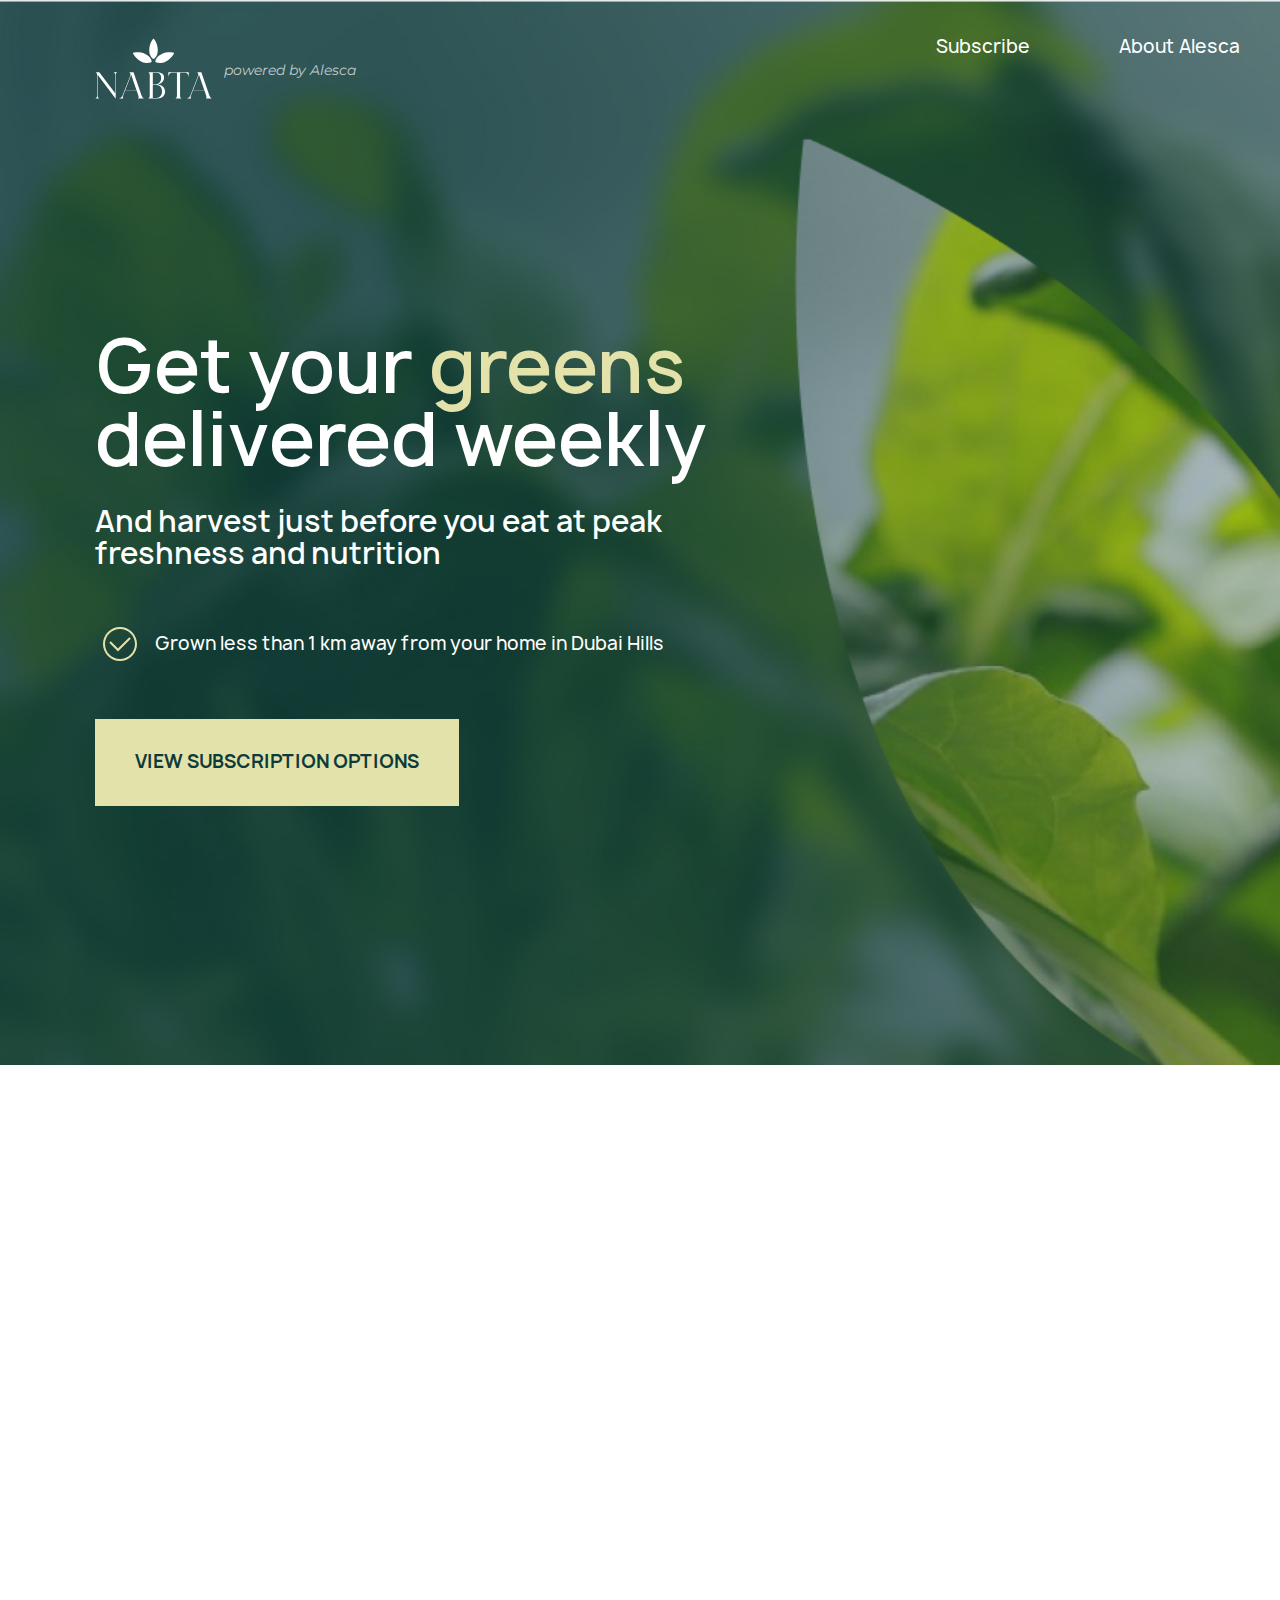
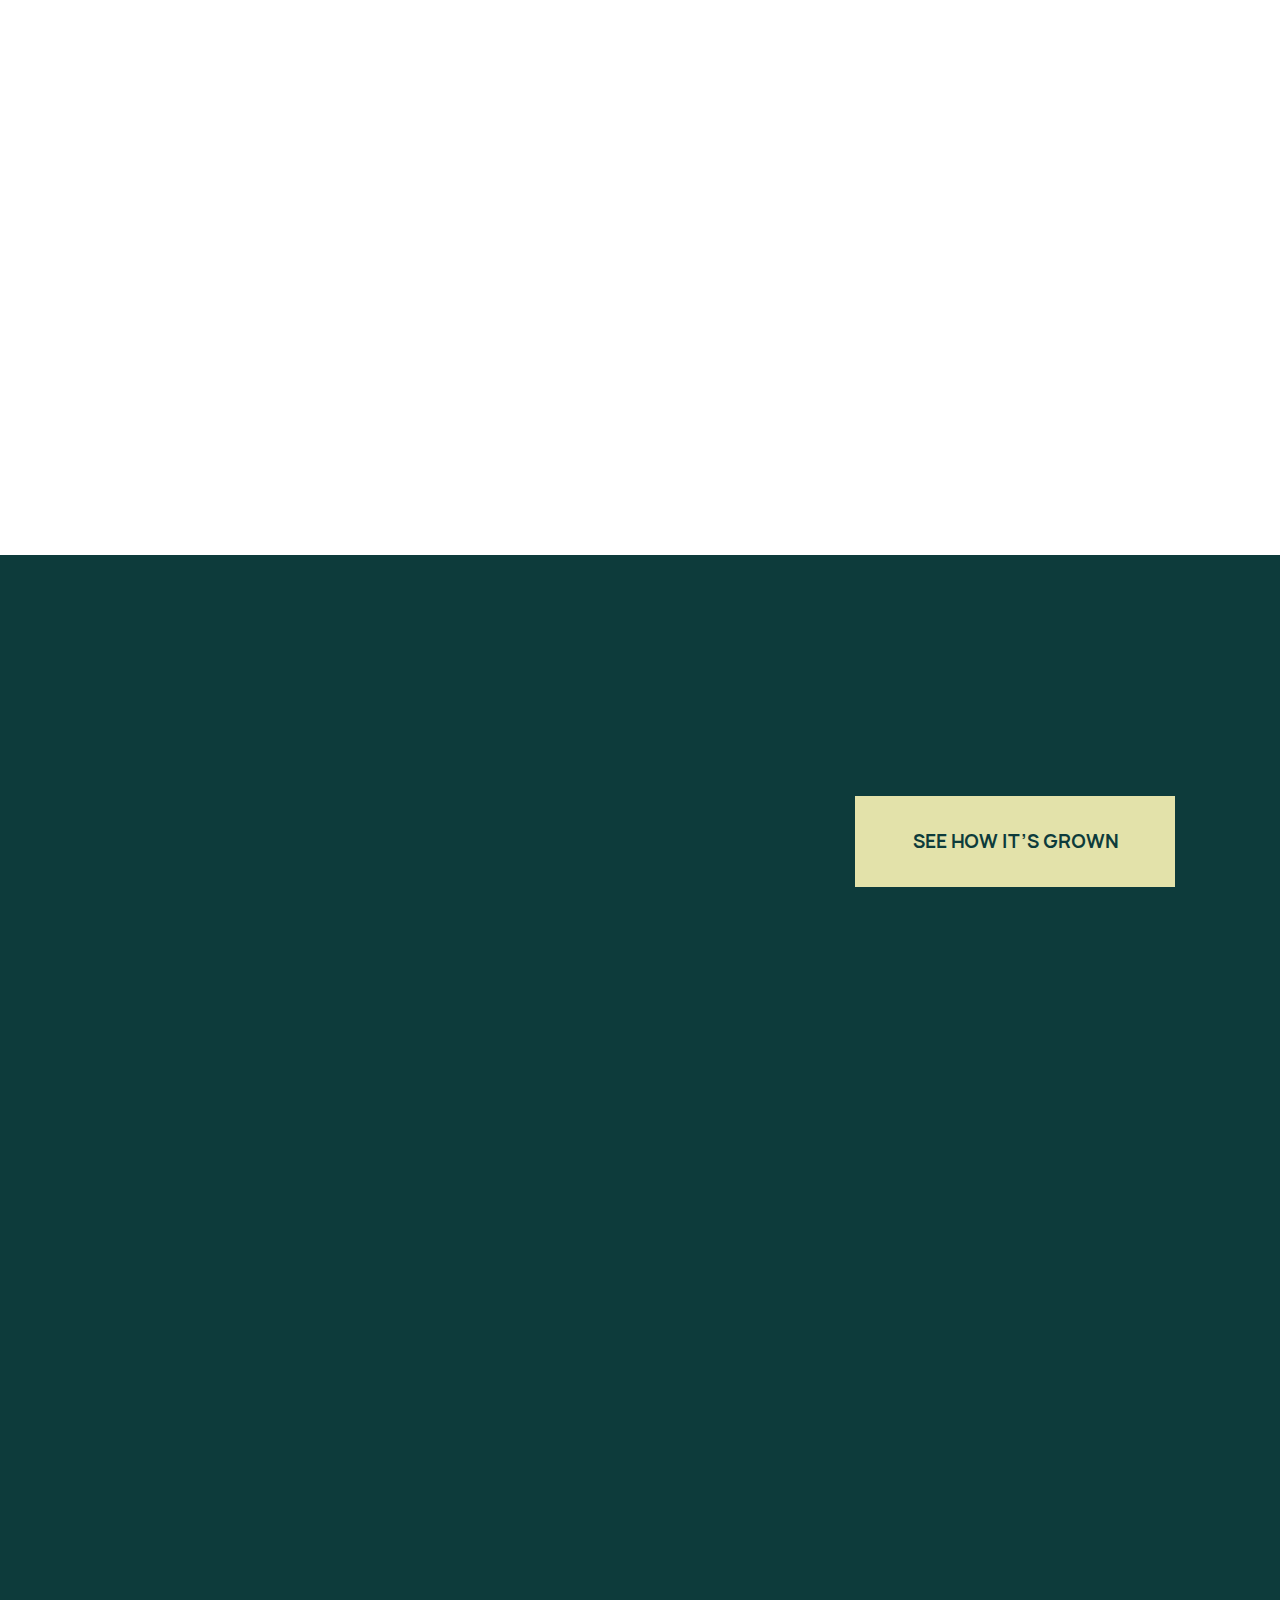
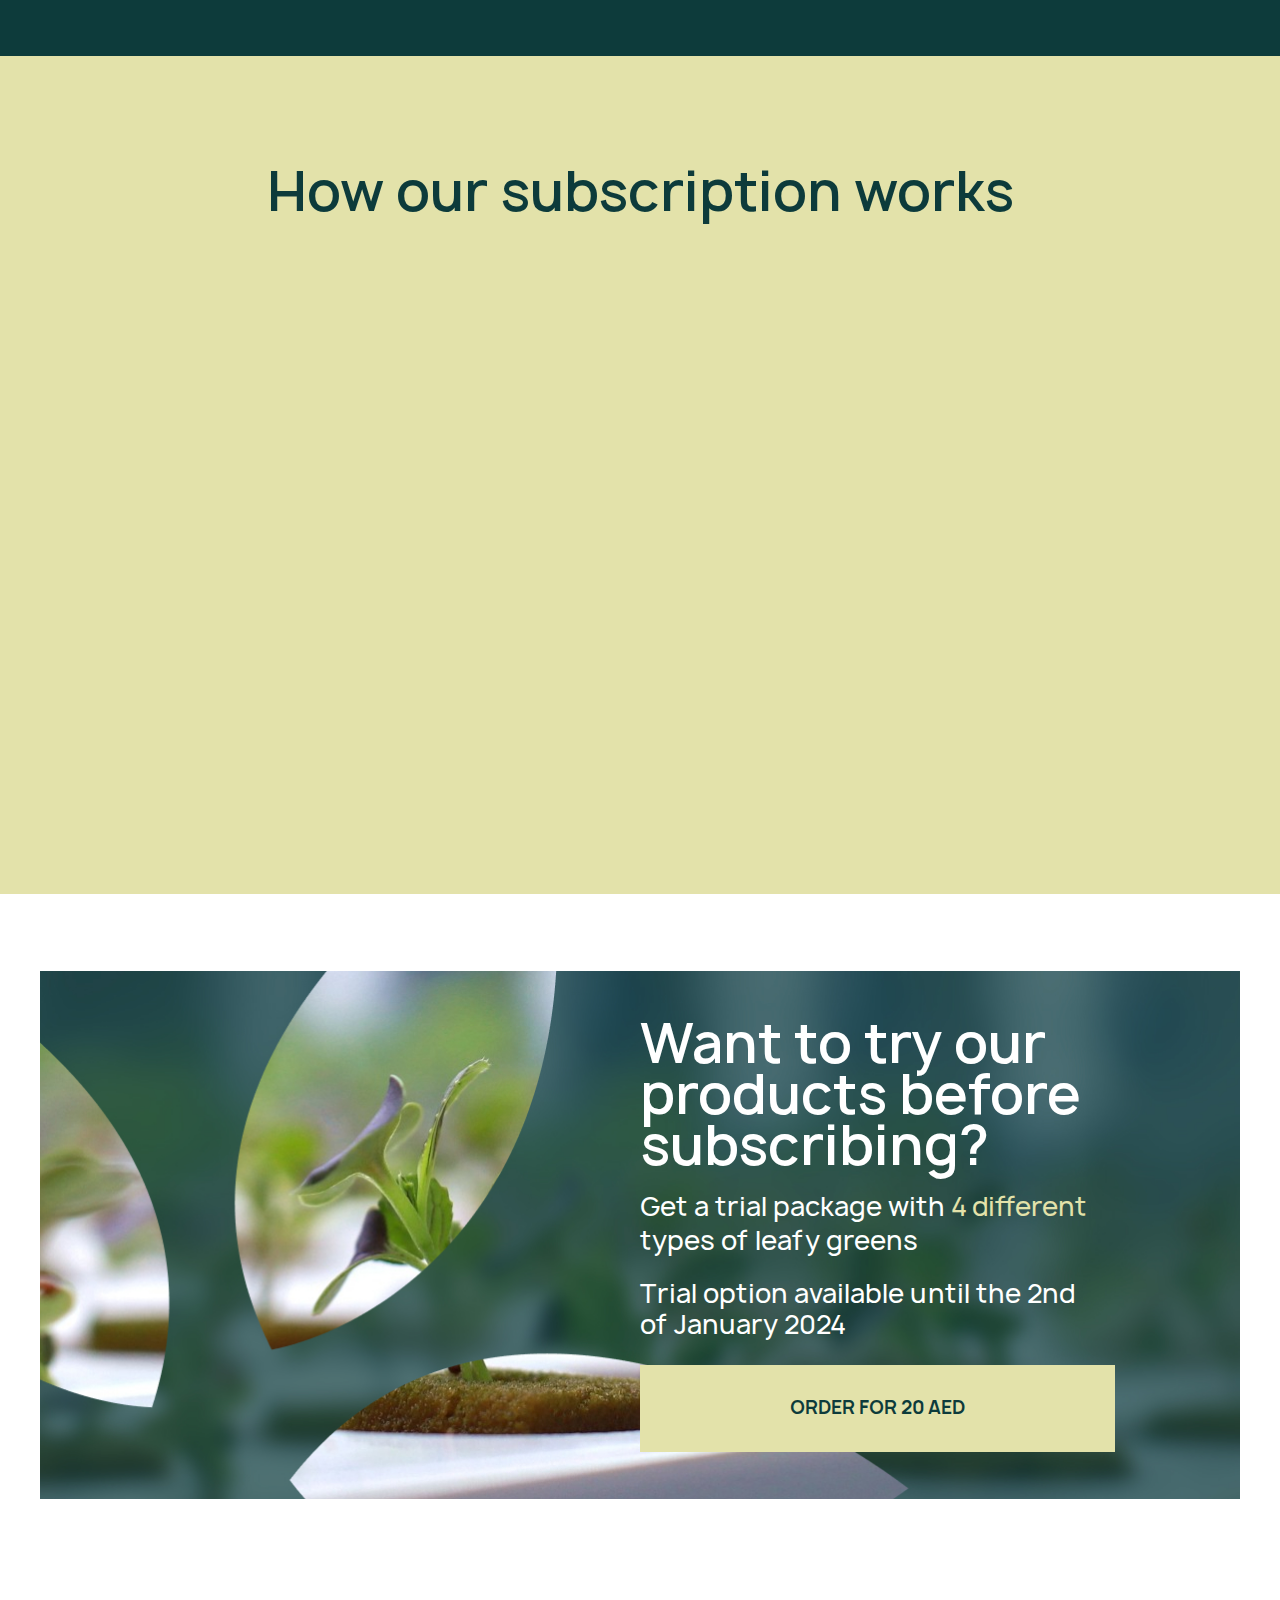
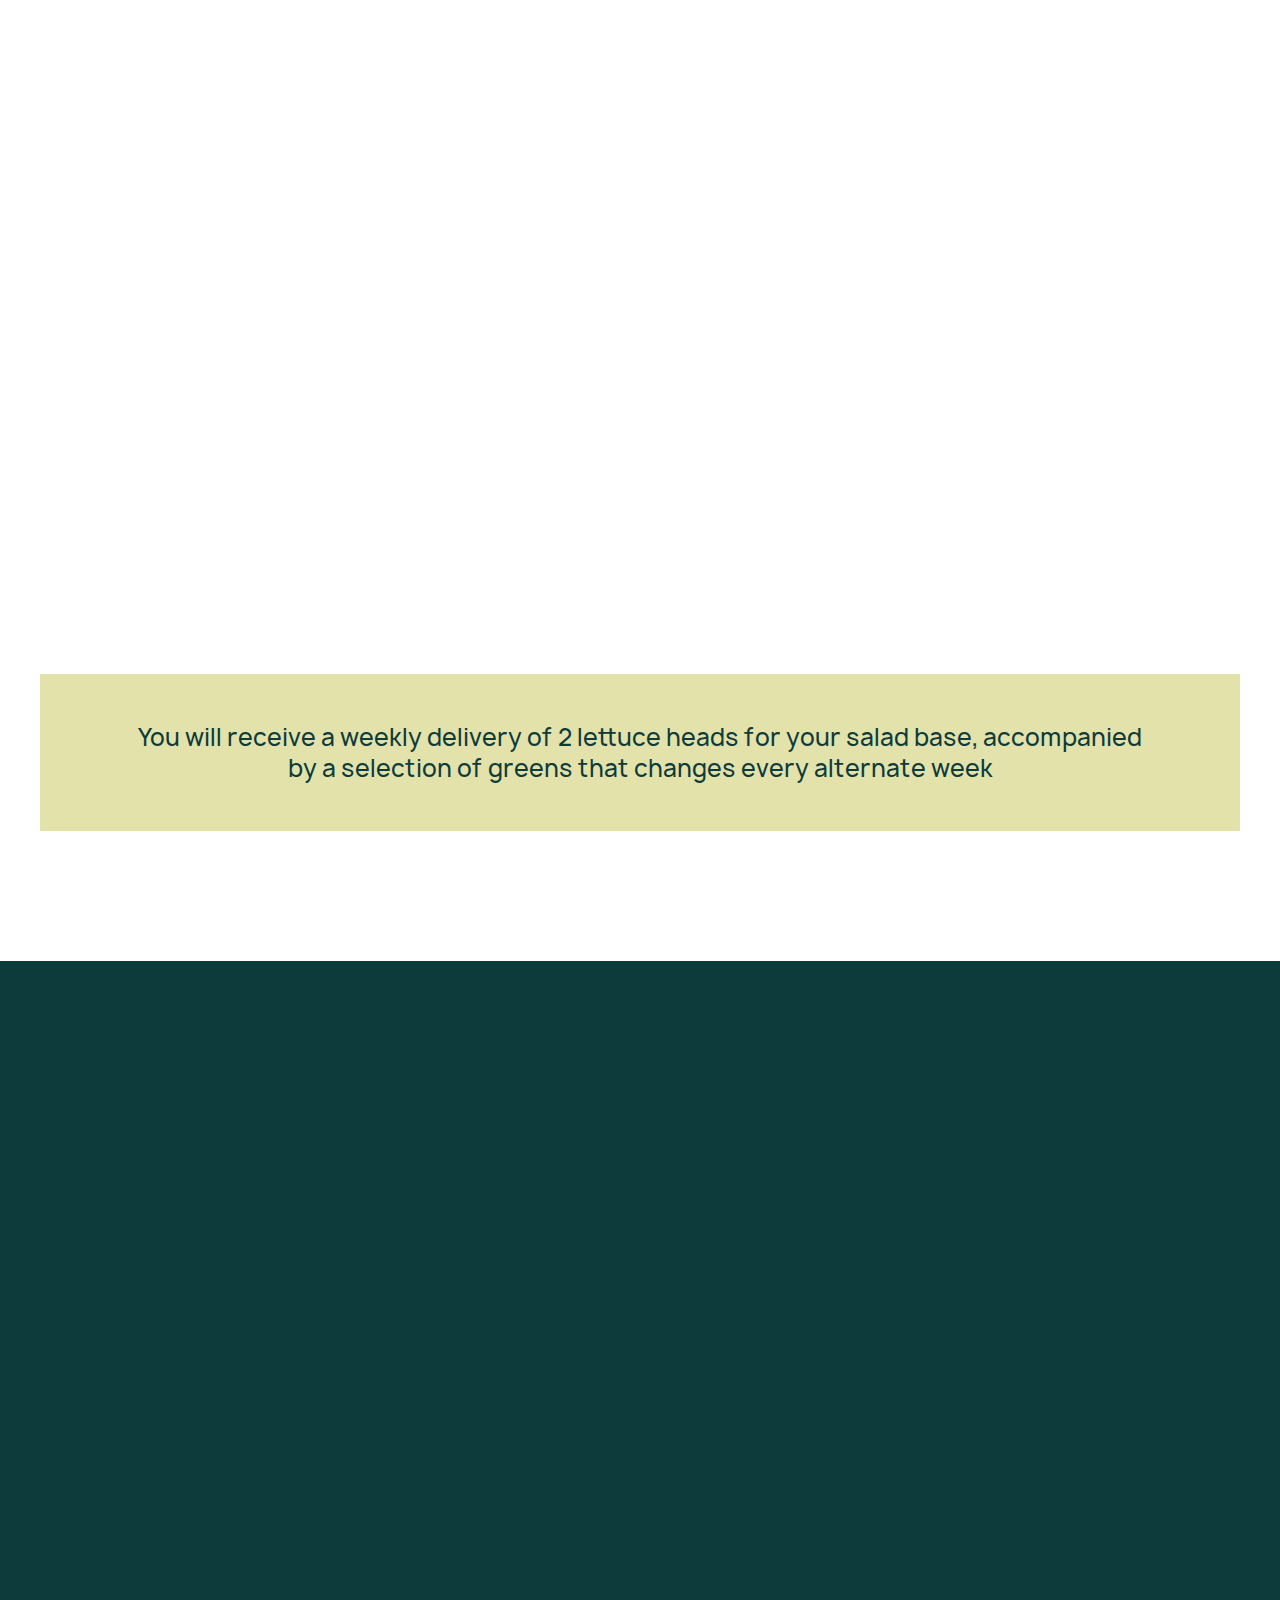
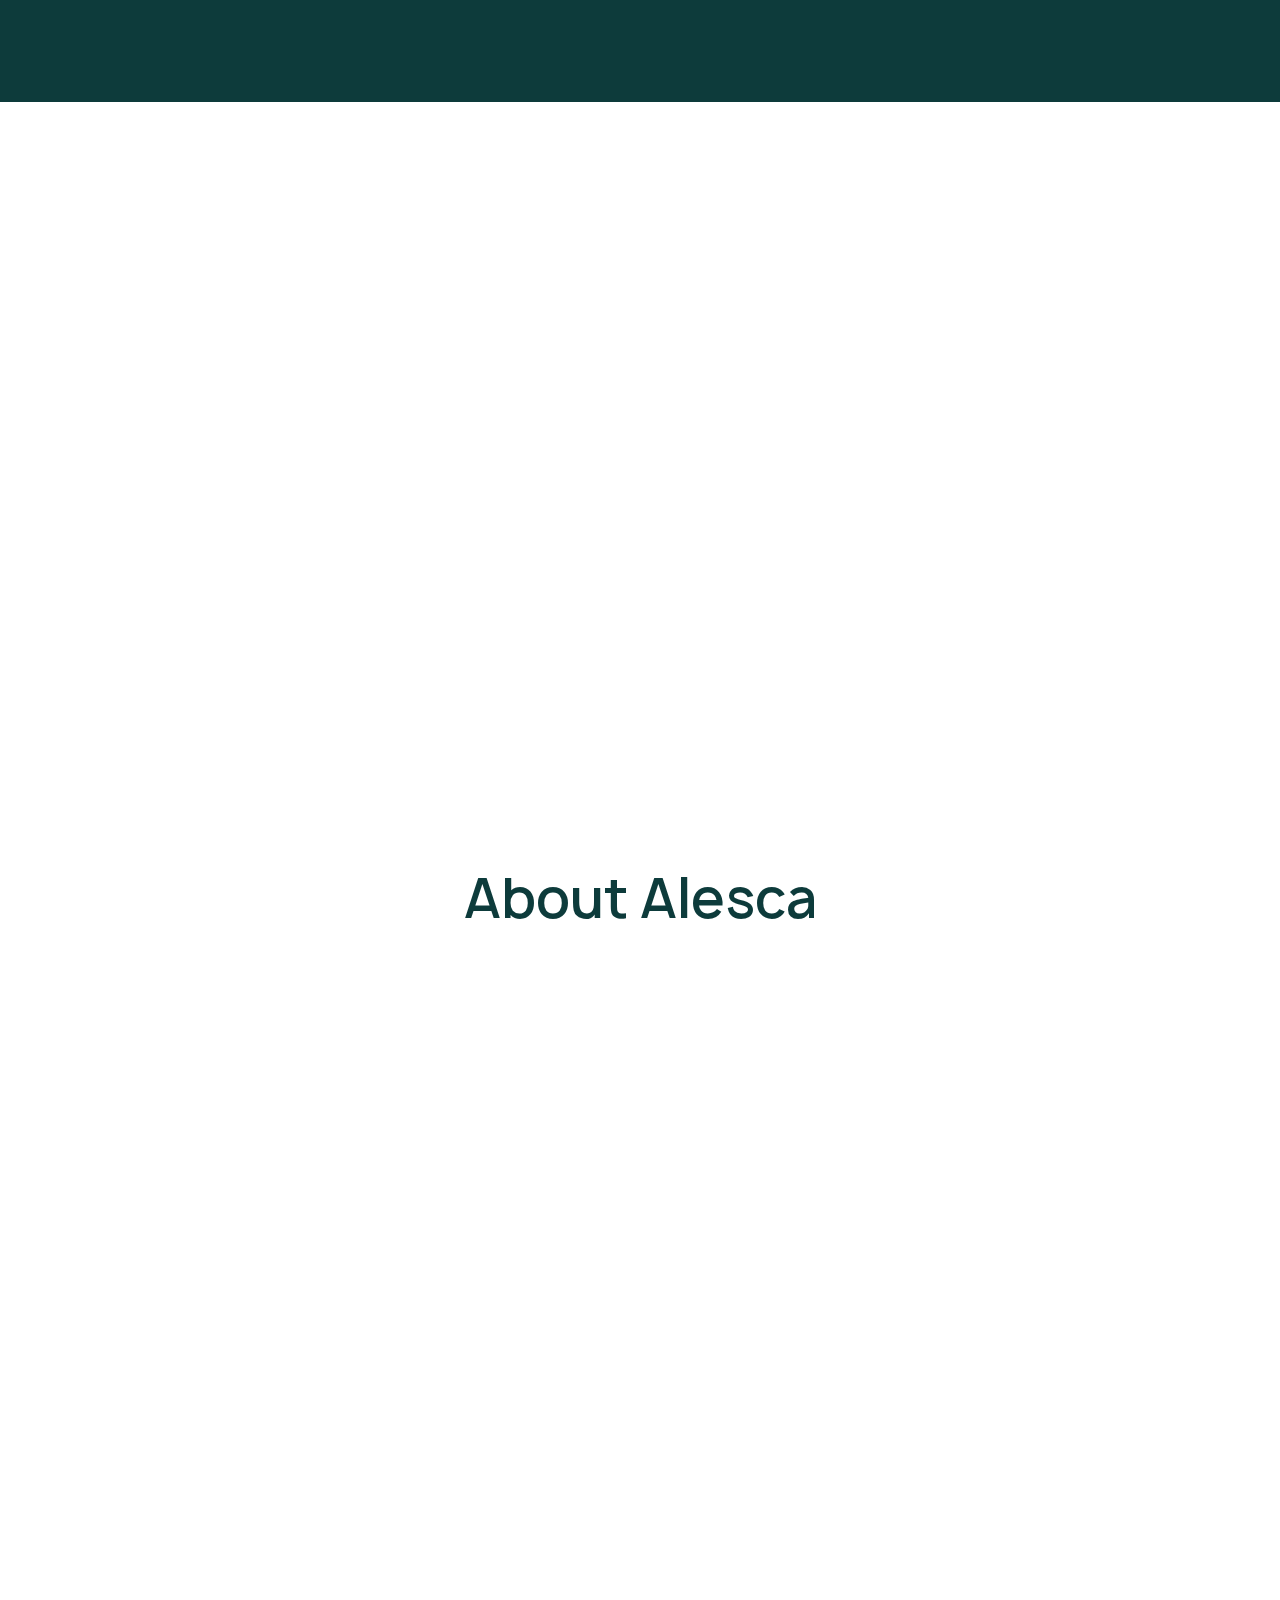
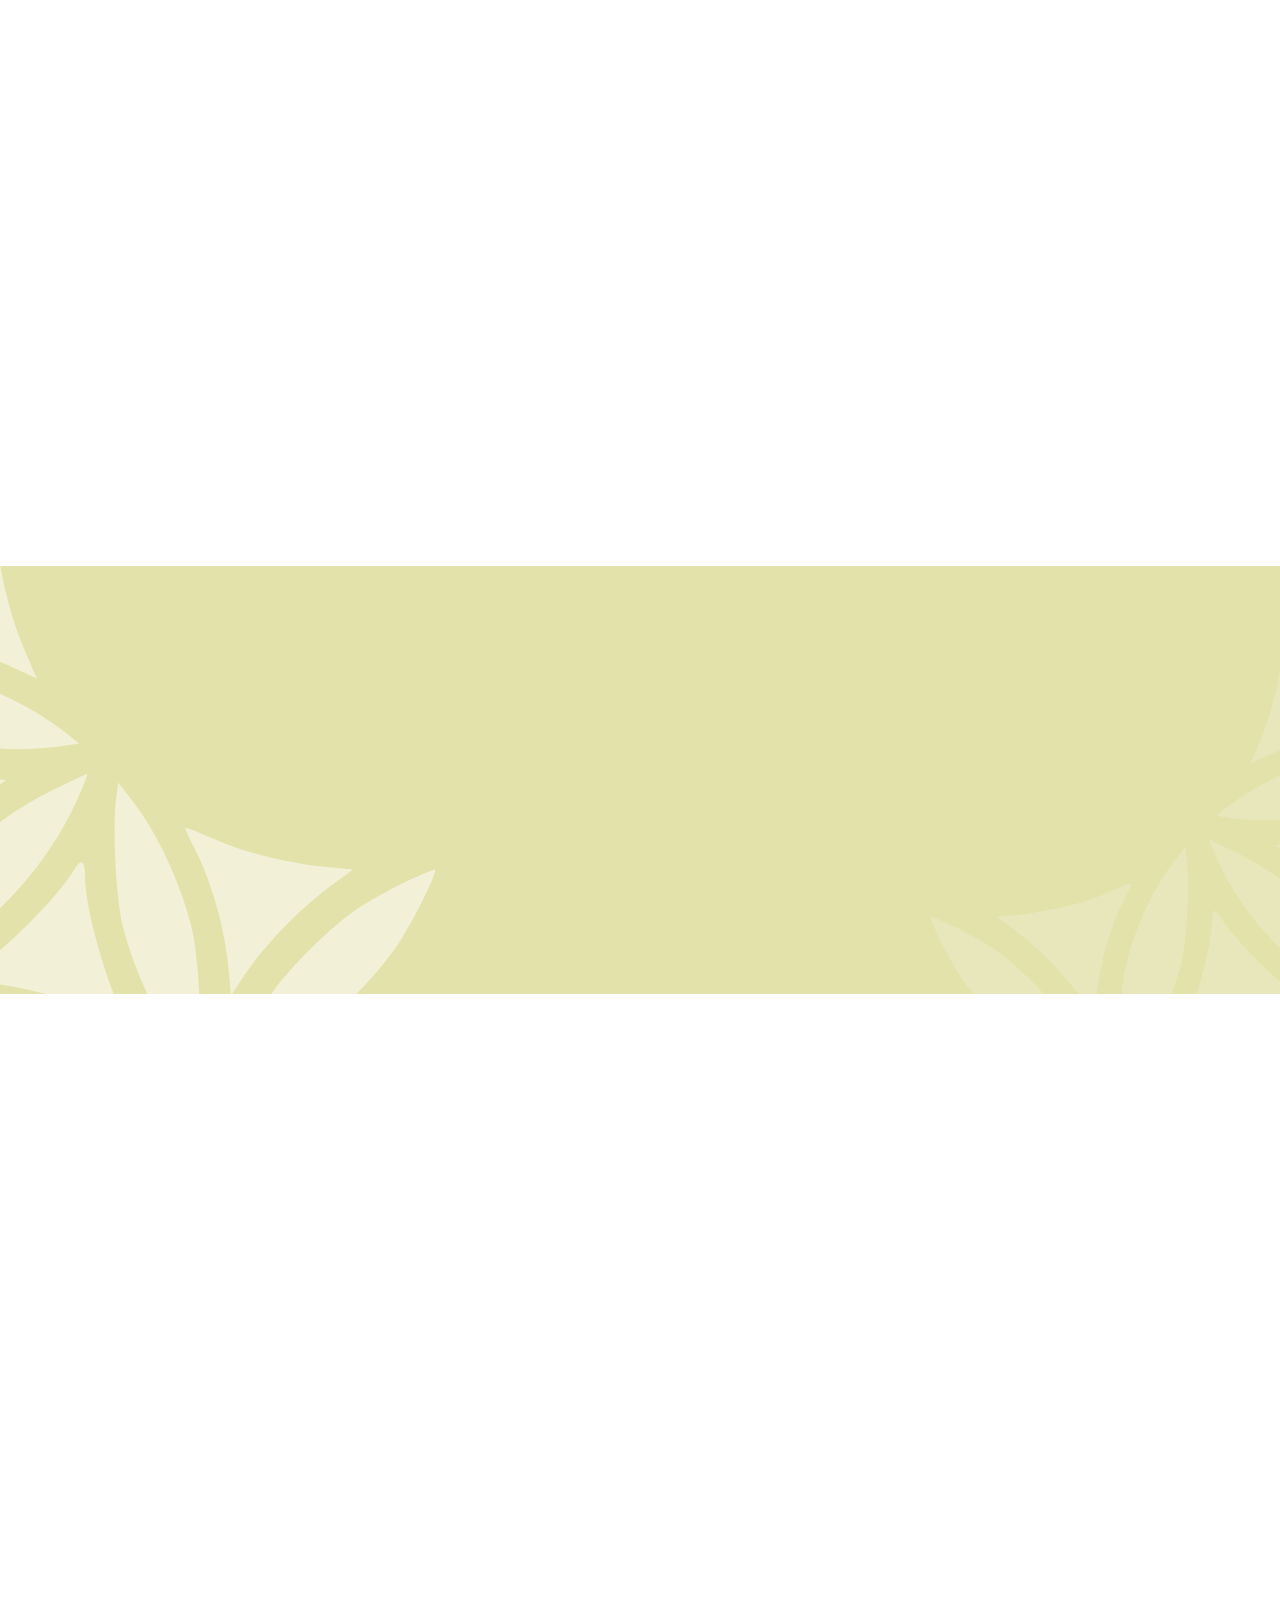
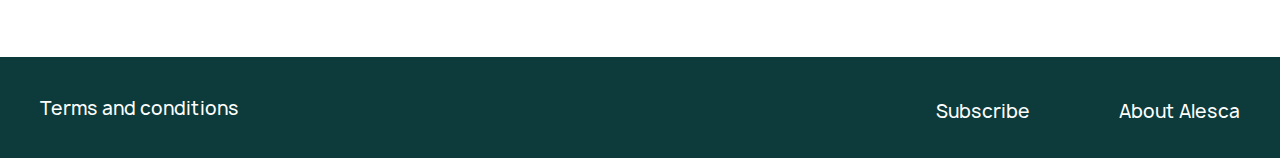
==== commit a74e6c83: "fixes" ====
--- a/index.html
+++ b/index.html
@@ -1,174 +1,1039 @@
-<!DOCTYPE html><html lang="en" class="page"><head><meta charset="UTF-8"><meta name="viewport" content="width=device-width,initial-scale=1"><meta http-equiv="X-UA-Compatible" content="ie=edge"><meta name="theme-color" content="#111111"><title>Alesca</title><link rel="preload" href="fonts/Manrope-Bold.woff2" as="font" type="font/woff2" crossorigin><link rel="preload" href="fonts/Manrope-Regular.woff2" as="font" type="font/woff2" crossorigin><link rel="preload" href="fonts/Manrope-Medium.woff2" as="font" type="font/woff2" crossorigin><link rel="preload" href="fonts/Manrope-Semibold.woff2" as="font" type="font/woff2" crossorigin><!-- <style>
+<!DOCTYPE html>
+<html lang="en" class="page">
+
+<head>
+  <meta charset="UTF-8">
+  <meta name="viewport" content="width=device-width, initial-scale=1.0">
+  <meta http-equiv="X-UA-Compatible" content="ie=edge">
+  <meta name="theme-color" content="#111111">
+  <title>Alesca</title>
+
+  <link rel="preload" href="./fonts/Manrope-Bold.woff2" as="font" type="font/woff2" crossorigin>
+  <link rel="preload" href="./fonts/Manrope-Regular.woff2" as="font" type="font/woff2" crossorigin>
+  <link rel="preload" href="./fonts/Manrope-Medium.woff2" as="font" type="font/woff2" crossorigin>
+  <link rel="preload" href="./fonts/Manrope-Semibold.woff2" as="font" type="font/woff2" crossorigin>
+  <link rel="preload" href="./fonts/Montserrat-Italic.woff2" as="font" type="font/woff2" crossorigin>
+
+  <!-- criticals to reduce cls -->
+  <style>
     .header {
-    position: absolute;
-    left: 0;
-    top: 0;
-    width: 100%;
-    padding-top: 38px
-  }
-
-  @supports (gap:clamp(0.625rem, 0.4166666667rem + 0.4340277778vw, 0.9375rem)) {
+  position: absolute;
+  left: 0;
+  top: 0;
+  width: 100%;
+  padding-top: 38px
+}
+
+@supports (gap:clamp(0.625rem, 0.4166666667rem + 0.4340277778vw, 0.9375rem)) {
+  .header__logos {
+    gap: clamp(.625rem, .4166666667rem + .4340277778vw, .9375rem)
+  }
+}
+
+@supports not (gap:clamp(0.625rem, 0.4166666667rem + 0.4340277778vw, 0.9375rem)) {
+  .header__logos {
+    gap: calc(.625rem + .3125 * (100vw - 48rem)/ 72)
+  }
+}
+
+@media screen and (max-width:1670px) {
+  @supports (padding-left:clamp(0.0000000625rem, -11.8879054508rem + 19.1740411504vw, 8.125rem)) {
     .header__logos {
-      gap: clamp(.625rem, .4166666667rem + .4340277778vw, .9375rem)
+      padding-left: clamp(.0000000625rem, -11.8879054508rem + 19.1740411504vw, 8.125rem)
     }
   }
 
-  @supports not (gap:clamp(0.625rem, 0.4166666667rem + 0.4340277778vw, 0.9375rem)) {
+  @supports not (padding-left:clamp(0.0000000625rem, -11.8879054508rem + 19.1740411504vw, 8.125rem)) {
     .header__logos {
-      gap: calc(.625rem + .3125 * (100vw - 48rem)/ 72)
+      padding-left: calc(.0000000625rem + 8.1249999375 * (100vw - 62rem)/ 42.375)
     }
   }
-
-  .header__logos span {
-    color: rgba(255, 255, 255, .71);
-    font-weight: 400
-  }
-
-  @supports (font-size:clamp(0.75rem, 0.6666666667rem + 0.1736111111vw, 0.875rem)) {
-    .header__logos span {
-      font-size: clamp(.75rem, .6666666667rem + .1736111111vw, .875rem)
-    }
-  }
-
-  @supports not (font-size:clamp(0.75rem, 0.6666666667rem + 0.1736111111vw, 0.875rem)) {
-    .header__logos span {
-      font-size: calc(.75rem + .125 * (100vw - 48rem)/ 72)
-    }
-  }
-
-  @media screen and (max-width:576px) {
-    :root {
-      --container-paddings: 0 15px
-    }
-
-    .header__logo {
-      max-width: 75px
-    }
-
-    .header__inner {
-      -webkit-box-align: center;
-      -ms-flex-align: center;
-      align-items: center
-    }
-  }
-
+}
+
+.header__logos span {
+  color: rgba(255, 255, 255, 0.71);
+  font-size: 14px;
+  font-weight: 400;
+  font-style: italic;
+  font-family: var(--font-family-secondary);
+}
+
+
+@media screen and (max-width:576px) {
+  :root {
+    --container-paddings: 0 15px
+  }
+
+  .header__logo {
+    max-width: 75px
+  }
+
+  .header__inner {
+    -webkit-box-align: center;
+    -ms-flex-align: center;
+    align-items: center
+  }
+}
+
+.burger {
+  display: none;
+  --burger-width: 30px;
+  --burger-height: 22px;
+  --burger-line-height: 2px;
+  position: relative;
+  border: none;
+  padding: 0;
+  width: var(--burger-width);
+  height: var(--burger-height);
+  color: var(--white-color);
+  background-color: transparent;
+  cursor: pointer;
+  z-index: 3
+}
+
+.burger::after,
+.burger::before {
+  content: "";
+  position: absolute;
+  left: 0;
+  width: 100%;
+  height: var(--burger-line-height);
+  background-color: currentColor;
+  -webkit-transition: top .3s ease-in-out, -webkit-transform .3s ease-in-out;
+  transition: transform .3s ease-in-out, top .3s ease-in-out, -webkit-transform .3s ease-in-out;
+  border-radius: 2px
+}
+
+.burger::before {
+  top: 0
+}
+
+.burger::after {
+  top: calc(100% - var(--burger-line-height))
+}
+
+.burger__line {
+  position: absolute;
+  left: 0;
+  top: 50%;
+  width: 100%;
+  height: var(--burger-line-height);
+  background-color: currentColor;
+  -webkit-transform: translateY(-50%);
+  -ms-transform: translateY(-50%);
+  transform: translateY(-50%);
+  -webkit-transition: -webkit-transform .3s ease-in-out;
+  transition: transform .3s ease-in-out;
+  transition: transform .3s ease-in-out, -webkit-transform .3s ease-in-out;
+  border-radius: 2px
+}
+
+.burger--active {
+  --burger-line-height: 3px
+}
+
+.burger--active::before {
+  top: 50%;
+  -webkit-transform: rotate(45deg);
+  -ms-transform: rotate(45deg);
+  transform: rotate(45deg);
+  -webkit-transition: top .3s ease-in-out, -webkit-transform .3s ease-in-out;
+  transition: transform .3s ease-in-out, top .3s ease-in-out, -webkit-transform .3s ease-in-out
+}
+
+.burger--active::after {
+  top: 50%;
+  -webkit-transform: rotate(-45deg);
+  -ms-transform: rotate(-45deg);
+  transform: rotate(-45deg);
+  -webkit-transition: top .3s ease-in-out, -webkit-transform .3s ease-in-out;
+  transition: transform .3s ease-in-out, top .3s ease-in-out, -webkit-transform .3s ease-in-out
+}
+
+.burger--active .burger__line {
+  -webkit-transform: scale(0);
+  -ms-transform: scale(0);
+  transform: scale(0);
+  -webkit-transition: -webkit-transform .3s ease-in-out;
+  transition: transform .3s ease-in-out;
+  transition: transform .3s ease-in-out, -webkit-transform .3s ease-in-out
+}
+
+.menu {
+  -webkit-transition: -webkit-transform var(--transition-duration) ease;
+  transition: -webkit-transform var(--transition-duration) ease;
+  transition: transform var(--transition-duration) ease;
+  transition: transform var(--transition-duration) ease, -webkit-transform var(--transition-duration) ease;
+  max-width: 304px;
+  width: 100%;
+  gap: 10px
+}
 
 .hero {
   min-height: calc(100vh - 105px);
   background-color: var(--primary-color);
-  background-image: url("../img/hero-bg.jpg");
+  background-image: url(../img/hero-bg.jpg);
   background-size: cover;
   background-repeat: no-repeat;
   padding-top: 170px;
-  padding-bottom: 100px;
-}
-@supports (margin-bottom: clamp( 5rem , 4.2788461538rem  +  3.2051282051vw , 8.125rem )) {
+  padding-bottom: 100px
+}
+
+@supports (margin-bottom:clamp(5rem, 4.2788461538rem + 3.2051282051vw, 8.125rem)) {
   .hero {
-    margin-bottom: clamp( 5rem , 4.2788461538rem  +  3.2051282051vw , 8.125rem );
-  }
-}
-@supports not (margin-bottom: clamp( 5rem , 4.2788461538rem  +  3.2051282051vw , 8.125rem )) {
+    margin-bottom: clamp(5rem, 4.2788461538rem + 3.2051282051vw, 8.125rem)
+  }
+}
+
+@supports not (margin-bottom:clamp(5rem, 4.2788461538rem + 3.2051282051vw, 8.125rem)) {
   .hero {
-    margin-bottom: calc(5rem + 3.125 * (100vw - 22.5rem) / 97.5);
-  }
-}
-@media screen and (max-width: 1600px) {
+    margin-bottom: calc(5rem + 3.125 * (100vw - 22.5rem)/ 97.5)
+  }
+}
+
+@media screen and (max-width:1600px) {
   .hero {
-    background-image: url("../img/hero-bg-mobile.jpg");
-  }
-}
-@media screen and (min-height: 1000px) {
+    background-image: url(../img/hero-bg-mobile.jpg)
+  }
+}
+
+@media screen and (min-height:1000px) {
   .hero {
-    background-position: 60% center;
-  }
-}
-@media screen and (max-width: 768px) {
+    background-position: 60% center
+  }
+}
+
+@media screen and (max-width:360px) {
   .hero {
-    background-image: url("../img/hero-bg.jpg");
-    padding-top: 120px;
-  }
-}
-@media screen and (max-width: 576px) {
+    background-position-x: 10%
+  }
+}
+
+.hero__title {
+  margin-bottom: 30px
+}
+
+@supports (font-size:clamp(2.5rem, 1.6923076923rem + 3.5897435897vw, 6rem)) {
+  .hero__title {
+    font-size: clamp(2.5rem, 1.6923076923rem + 3.5897435897vw, 6rem)
+  }
+}
+
+@supports not (font-size:clamp(2.5rem, 1.6923076923rem + 3.5897435897vw, 6rem)) {
+  .hero__title {
+    font-size: calc(2.5rem + 3.5 * (100vw - 22.5rem)/ 97.5)
+  }
+}
+
+.hero__btn {
+  min-width: 349px
+}
+
+@media screen and (max-width:576px) {
   .hero {
-    background-position: 30%;
-  }
-}
-@media screen and (max-width: 360px) {
-  .hero {
-    background-position-x: 10%;
-  }
-}
-.hero__title {
-  margin-bottom: 30px;
-}
-@supports (font-size: clamp( 2.5rem , 1.6923076923rem  +  3.5897435897vw , 6rem )) {
-  .hero__title {
-    font-size: clamp( 2.5rem , 1.6923076923rem  +  3.5897435897vw , 6rem );
-  }
-}
-@supports not (font-size: clamp( 2.5rem , 1.6923076923rem  +  3.5897435897vw , 6rem )) {
-  .hero__title {
-    font-size: calc(2.5rem + 3.5 * (100vw - 22.5rem) / 97.5);
-  }
-}
-.hero__btn {
-  min-width: 349px;
-}
-@media screen and (max-width: 576px) {
+    background-position: 30%
+  }
+
   .hero__btn {
     min-width: unset;
-    width: 100%;
-  }
-}
-.hero__info {
-  max-width: 823px;
-}
+    width: 100%
+  }
+}
+
+@media screen and (max-width:1670px) {
+  .hero__info {
+    max-width: 923px
+  }
+
+  @supports (padding-left:clamp(0.0000000625rem, -11.8879054508rem + 19.1740411504vw, 8.125rem)) {
+    .hero__info {
+      padding-left: clamp(.0000000625rem, -11.8879054508rem + 19.1740411504vw, 8.125rem)
+    }
+  }
+
+  @supports not (padding-left:clamp(0.0000000625rem, -11.8879054508rem + 19.1740411504vw, 8.125rem)) {
+    .hero__info {
+      padding-left: calc(.0000000625rem + 8.1249999375 * (100vw - 62rem)/ 42.375)
+    }
+  }
+}
+
 .hero__inner {
-  min-height: inherit;
-}
+  min-height: inherit
+}
+
 .hero__description {
   max-width: 608px;
-  line-height: 1.1;
-}
-@supports (margin-bottom: clamp( 2.1875rem , 1.8269230769rem  +  1.6025641026vw , 3.75rem )) {
+  line-height: 1.1
+}
+
+@supports (margin-bottom:clamp(2.1875rem, 1.8269230769rem + 1.6025641026vw, 3.75rem)) {
   .hero__description {
-    margin-bottom: clamp( 2.1875rem , 1.8269230769rem  +  1.6025641026vw , 3.75rem );
-  }
-}
-@supports not (margin-bottom: clamp( 2.1875rem , 1.8269230769rem  +  1.6025641026vw , 3.75rem )) {
+    margin-bottom: clamp(2.1875rem, 1.8269230769rem + 1.6025641026vw, 3.75rem)
+  }
+}
+
+@supports not (margin-bottom:clamp(2.1875rem, 1.8269230769rem + 1.6025641026vw, 3.75rem)) {
   .hero__description {
-    margin-bottom: calc(2.1875rem + 1.5625 * (100vw - 22.5rem) / 97.5);
-  }
-}
+    margin-bottom: calc(2.1875rem + 1.5625 * (100vw - 22.5rem)/ 97.5)
+  }
+}
+
 .hero__notice {
   position: relative;
   line-height: 1.3;
-  gap: 10px;
-}
-@supports (margin-bottom: clamp( 2.1875rem , 1.8269230769rem  +  1.6025641026vw , 3.75rem )) {
+  gap: 10px
+}
+
+@supports (margin-bottom:clamp(2.1875rem, 1.8269230769rem + 1.6025641026vw, 3.75rem)) {
   .hero__notice {
-    margin-bottom: clamp( 2.1875rem , 1.8269230769rem  +  1.6025641026vw , 3.75rem );
-  }
-}
-@supports not (margin-bottom: clamp( 2.1875rem , 1.8269230769rem  +  1.6025641026vw , 3.75rem )) {
+    margin-bottom: clamp(2.1875rem, 1.8269230769rem + 1.6025641026vw, 3.75rem)
+  }
+}
+
+@supports not (margin-bottom:clamp(2.1875rem, 1.8269230769rem + 1.6025641026vw, 3.75rem)) {
   .hero__notice {
-    margin-bottom: calc(2.1875rem + 1.5625 * (100vw - 22.5rem) / 97.5);
-  }
-}
-@supports (font-size: clamp( 1rem , 0.9423076923rem  +  0.2564102564vw , 1.25rem )) {
+    margin-bottom: calc(2.1875rem + 1.5625 * (100vw - 22.5rem)/ 97.5)
+  }
+}
+
+@supports (font-size:clamp(1rem, 0.9423076923rem + 0.2564102564vw, 1.25rem)) {
   .hero__notice {
-    font-size: clamp( 1rem , 0.9423076923rem  +  0.2564102564vw , 1.25rem );
-  }
-}
-@supports not (font-size: clamp( 1rem , 0.9423076923rem  +  0.2564102564vw , 1.25rem )) {
+    font-size: clamp(1rem, .9423076923rem + .2564102564vw, 1.25rem)
+  }
+}
+
+@supports not (font-size:clamp(1rem, 0.9423076923rem + 0.2564102564vw, 1.25rem)) {
   .hero__notice {
-    font-size: calc(1rem + 0.25 * (100vw - 22.5rem) / 97.5);
-  }
-}
+    font-size: calc(1rem + .25 * (100vw - 22.5rem)/ 97.5)
+  }
+}
+
 .hero__notice svg {
   -webkit-box-flex: 0;
   -ms-flex: 0 0 50px;
-  flex: 0 0 50px;
-}
-
-  </style> --><link rel="stylesheet" href="css/vendor.css"><link rel="stylesheet" href="css/main.css"><script defer="defer" src="js/main.js"></script></head><body class="page__body"><div class="site-container"><header class="header color-white"><div class="container header__container"><div class="header__inner flex justify-between"><div class="header__logos flex align-items-center"><a href="#" class="header__logo"><img src="img/svg/logos/nabta.svg" alt="Nabta Logo" width="117" height="60"> </a><span>powered by</span> <a href="" class="header__logo"><img src="img/svg/logos/alesca.svg" alt="Alesca Logo" width="112" height="67"></a></div><nav class="menu" data-menu><ul class="menu__list flex justify-between"><li class="menu__item"><a href="#" class="header__link primary-hover" data-scroll-to=".offer">Subscribe</a></li><li class="menu__item"><a href="#" class="header__link primary-hover" data-scroll-to=".about">About Alesca</a></li></ul></nav><button class="burger" aria-label="Open Menu" aria-expanded="false" data-burger><span class="burger__line"></span></button></div></div></header><main class="main"><section class="hero color-white"><div class="container hero__inner flex align-items-center"><div class="hero__info"><h1 class="hero__title font-semibold">Get your <span class="color-secondary">greens</span> delivered weekly</h1><p class="hero__description font-subtitle font-semibold">And harvest just before you eat at peak freshness and nutrition</p><div class="hero__notice flex align-items-center"><svg width="50" height="50" viewBox="0 0 50 50" fill="none" xmlns="http://www.w3.org/2000/svg"><path d="M25 42C15.6 42 8 34.4 8 25C8 15.6 15.6 8 25 8C34.4 8 42 15.6 42 25C42 34.4 34.4 42 25 42ZM25 10C16.7 10 10 16.7 10 25C10 33.3 16.7 40 25 40C33.3 40 40 33.3 40 25C40 16.7 33.3 10 25 10Z" fill="#E3E2AA"/><path d="M22.9998 32.4001L14.2998 23.7001L15.6998 22.3L22.9998 29.6L34.2998 18.3L35.6998 19.7001L22.9998 32.4001Z" fill="#E3E2AA"/></svg><p>Grown less than 1 km away from your home in Dubai Hills</p></div><button class="btn btn-primary hero__btn">Pre-subscribe for 10 AED</button></div></div></section><section class="difference section-offset"><div class="container"><h2 class="difference__title section-title section-title-with-margin centered" data-aos="fade-up">See the difference</h2><div class="difference__inner grid grid-cols-12"><div class="difference__items flex" data-aos="fade-up"><div class="difference__item flex align-items-center difference__item--question" data-aos="fade-up"><p>Worried where your greens are grown?</p></div><div class="difference__item flex align-items-center difference__item--answer color-white"><p>We grow ours around the corner in your community farm</p></div></div><div class="difference__items flex" data-aos="fade-up" data-aos-delay="150"><div class="difference__item flex align-items-center difference__item--question"><p>Worried about consuming chemicals and pesticides?</p></div><div class="difference__item flex align-items-center difference__item--answer color-white"><p>Our farm is a clean and pesticide-free environment</p></div></div><div class="difference__items flex" data-aos="fade-up" data-aos-delay="250"><div class="difference__item flex align-items-center difference__item--question"><p>Supermarket greens die in your fridge after 2 days?</p></div><div class="difference__item flex align-items-center difference__item--answer color-white"><p>Ours remain nice and fresh up to 10 days</p></div></div><div class="difference__items flex" data-aos="fade-up" data-aos-delay="350"><div class="difference__item flex align-items-center difference__item--question"><p>Supermarket greens loose most vitamins and nutrients by the time you eat them?</p></div><div class="difference__item flex align-items-center difference__item--answer color-white"><p>Harvest ours just before you eat at peak freshness and nutrition</p></div></div><div class="difference__items flex" data-aos="fade-up" data-aos-delay="450"><div class="difference__item flex align-items-center difference__item--question"><p>Keep forgetting to buy ingredients for your salad or smoothie?</p></div><div class="difference__item flex align-items-center difference__item--answer color-white"><p>Cross it out of your grocery list. It’s on us!</p></div></div><div class="difference__items flex" data-aos="fade-up" data-aos-delay="550"><div class="difference__item flex align-items-center difference__item--question"><p>Other greens all taste the same?</p></div><div class="difference__item flex align-items-center difference__item--answer color-white"><p>Just try ours once and taste the difference</p></div></div></div></div></section><section class="benefits section-offset section-padding-top color-white"><div class="container"><div class="benefits__inner grid"><div class="benefits__list grid"><div class="benefits__item flex align-items-center" data-aos="fadeup"><svg class="align-self-start" width="88" height="88" viewBox="0 0 88 88" fill="none" xmlns="http://www.w3.org/2000/svg"><circle cx="44" cy="44" r="43.5" stroke="#E3E2AA"/><path d="M40.2058 66C42.0334 66 43.515 64.5184 43.515 62.6907C43.515 60.8631 42.0334 59.3815 40.2058 59.3815C38.3781 59.3815 36.8965 60.8631 36.8965 62.6907C36.8965 64.5184 38.3781 66 40.2058 66Z" stroke="#E3E2AA" stroke-width="2" stroke-linecap="round" stroke-linejoin="round"/><path d="M55.0983 66C56.926 66 58.4076 64.5184 58.4076 62.6907C58.4076 60.8631 56.926 59.3815 55.0983 59.3815C53.2707 59.3815 51.7891 60.8631 51.7891 62.6907C51.7891 64.5184 53.2707 66 55.0983 66Z" stroke="#E3E2AA" stroke-width="2" stroke-linecap="round" stroke-linejoin="round"/><path d="M48.0821 33.0394C47.5743 30.9994 46.5878 29.1097 45.2045 27.5267C43.8211 25.9437 42.0806 24.7129 40.127 23.9363C38.1734 23.1597 36.0629 22.8596 33.9703 23.0608C31.8776 23.262 29.863 23.9587 28.0932 25.0933C26.3233 26.2279 24.8492 27.7677 23.7927 29.5852C22.7363 31.4028 22.128 33.4459 22.0181 35.5453C21.9082 37.6447 22.3 39.7401 23.1609 41.658C24.0219 43.5759 25.3272 45.2612 26.969 46.5743M35.2422 36.2825L40.2061 31.3186M41.8607 52.7958V49.4865H36.8968C35.1414 49.4865 33.458 50.1838 32.2168 51.425C30.9756 52.6662 30.2783 54.3497 30.2783 56.105V62.7236" stroke="#E3E2AA" stroke-width="2" stroke-linecap="round" stroke-linejoin="round"/><path d="M65.0252 62.6907V46.1444C65.0252 45.2667 64.6766 44.425 64.056 43.8043C63.4354 43.1837 62.5936 42.8351 61.716 42.8351H45.1696C44.2919 42.8351 43.4502 43.1837 42.8296 43.8043C42.209 44.425 41.8604 45.2667 41.8604 46.1444V52.7629" stroke="#E3E2AA" stroke-width="2" stroke-linecap="round" stroke-linejoin="round"/></svg><h3 class="benefits__subtitle font-semibold">Delivered weekly</h3></div><div class="benefits__item flex align-items-center" data-aos="fadeup" data-aos-delay="150"><svg class="align-self-start" width="88" height="88" viewBox="0 0 88 88" fill="none" xmlns="http://www.w3.org/2000/svg"><circle cx="44" cy="44" r="43.5" stroke="#E3E2AA"/><path d="M57.3727 35.2918C57.3727 32.2093 57.3727 29.1269 57.1569 27.0925C57.1585 26.5939 57.0392 26.1023 56.8091 25.66C56.579 25.2176 56.245 24.8377 55.8359 24.5528C55.4267 24.2679 54.9545 24.0865 54.4598 24.0242C53.9651 23.9619 53.4627 24.0205 52.9956 24.195C46.3375 26.1061 32.7439 30.8839 27.0414 39.0832C20.8765 47.7757 25.6235 57.732 27.8737 61.6159C28.2015 62.1649 28.6489 62.6329 29.1826 62.9851C29.7163 63.3373 30.3225 63.5647 30.9561 63.6503C33.7944 64.1619 36.6933 64.245 39.5561 63.8969" stroke="#E3E2AA" stroke-width="2" stroke-linecap="round" stroke-linejoin="round"/><path d="M37.9222 48.947C34.8192 53.5199 31.9588 58.2528 29.353 63.1262M55.3997 64.0201C55.0611 64.1426 54.6903 64.1426 54.3517 64.0201C51.781 63.0018 49.5752 61.2351 48.0199 58.9489C46.4646 56.6627 45.6315 53.9622 45.6284 51.1972V45.4946C45.6321 45.2989 45.6755 45.1061 45.7559 44.9276C45.8362 44.7491 45.9519 44.5888 46.096 44.4563C46.24 44.3238 46.4094 44.2218 46.5939 44.1566C46.7784 44.0913 46.9743 44.0642 47.1696 44.0767H62.5818C62.9554 44.0846 63.3115 44.2365 63.5757 44.5007C63.84 44.7649 63.9919 45.121 63.9997 45.4946V51.1972C64.0065 53.948 63.1915 56.6382 61.6593 58.9229C60.127 61.2075 57.9474 62.9824 55.3997 64.0201Z" stroke="#E3E2AA" stroke-width="2" stroke-linecap="round" stroke-linejoin="round"/></svg><h3 class="benefits__subtitle font-semibold">Pesticide-free</h3></div><div class="benefits__item flex align-items-center" data-aos="fadeup" data-aos-delay="250"><svg class="align-self-start" width="88" height="88" viewBox="0 0 88 88" fill="none" xmlns="http://www.w3.org/2000/svg"><circle cx="44" cy="44" r="43.5" stroke="#E3E2AA"/><g clip-path="url(#clip0_273_157)"><path d="M55.2369 31.8336C59.3137 33.5758 63.8988 33.7106 68.071 32.2111M32.2111 68.0709C33.7093 63.8856 33.5745 59.2894 31.8337 55.1991C30.4711 51.9423 30.1024 48.3551 30.7741 44.8892C31.4458 41.4233 33.1278 38.2336 35.6084 35.7216C38.1513 33.205 41.3823 31.4975 44.8942 30.8145" stroke="#E3E2AA" stroke-width="2" stroke-linecap="round" stroke-linejoin="round"/><path d="M42.0258 56.2565C45.5547 55.5677 48.7996 53.8467 51.3493 51.3116M51.3493 51.3116C53.8343 48.8023 55.5192 45.6124 56.1911 42.1454C56.863 38.6784 56.4917 35.09 55.124 31.834C53.4187 27.7428 53.3243 23.1579 54.8598 19M51.3493 51.3116L35.7597 35.722M19 54.8598C23.1739 53.3532 27.7662 53.5018 31.834 55.275" stroke="#E3E2AA" stroke-width="2" stroke-linecap="round" stroke-linejoin="round"/></g><defs><clipPath id="clip0_273_157"><rect width="50" height="50" fill="white" transform="translate(19 19)"/></clipPath></defs></svg><h3 class="benefits__subtitle font-semibold">Full of vitamins</h3></div><div class="benefits__item flex align-items-center" data-aos="fadeup" data-aos-delay="350"><svg width="88" height="88" viewBox="0 0 88 88" fill="none" xmlns="http://www.w3.org/2000/svg"><circle cx="44" cy="44" r="43.5" stroke="#E3E2AA"/><path d="M43.0519 59.6027L43.0513 59.6022C35.1122 52.6559 31.1536 46.4207 31.1536 40.9732C31.1536 37.5732 32.5042 34.3125 34.9084 31.9084C37.3125 29.5042 40.5732 28.1536 43.9732 28.1536C45.6567 28.1536 47.3237 28.4852 48.8791 29.1294C50.4344 29.7737 51.8477 30.7179 53.0381 31.9084C54.2285 33.0988 55.1728 34.512 55.817 36.0673C56.4613 37.6227 56.7929 39.2897 56.7929 40.9732C56.7929 46.5495 52.6436 52.9508 44.3213 60.0991L43.0519 59.6027ZM43.0519 59.6027L43.6247 60.0988L43.6251 60.0991M43.0519 59.6027L43.6251 60.0991M43.6251 60.0991C43.722 60.1824 43.8455 60.2282 43.9732 60.2282M43.6251 60.0991L43.9732 60.2282M43.9732 60.2282C44.1009 60.2282 44.2244 60.1824 44.3213 60.0991L43.9732 60.2282ZM45.6262 61.6192L45.7239 61.733L45.6262 61.6192C45.1654 62.015 44.5779 62.2324 43.9705 62.2319C43.3631 62.2314 42.7761 62.013 42.316 61.6165C42.316 61.6164 42.3159 61.6164 42.3158 61.6163L41.7362 61.1133C33.3555 53.779 29.15 47.0909 29.15 40.9732C29.15 37.0419 30.7117 33.2715 33.4916 30.4916C36.2715 27.7117 40.0419 26.15 43.9732 26.15C47.9046 26.15 51.6749 27.7117 54.4548 30.4916C57.2347 33.2715 58.7964 37.0419 58.7964 40.9732C58.7964 47.2309 54.396 54.0877 45.6262 61.6192ZM43.9732 35.3643C45.4608 35.3643 46.8874 35.9552 47.9393 37.0071C48.9912 38.059 49.5821 39.4856 49.5821 40.9732C49.5821 42.4608 48.9912 43.8874 47.9393 44.9393C46.8874 45.9912 45.4608 46.5821 43.9732 46.5821C42.4856 46.5821 41.059 45.9912 40.0071 44.9393C38.9552 43.8874 38.3643 42.4608 38.3643 40.9732C38.3643 39.4856 38.9552 38.059 40.0071 37.0071C41.059 35.9552 42.4856 35.3643 43.9732 35.3643ZM43.9732 37.3679C43.017 37.3679 42.1 37.7477 41.4238 38.4238C40.7477 39.1 40.3679 40.017 40.3679 40.9732C40.3679 41.9294 40.7477 42.8465 41.4238 43.5226C42.1 44.1987 43.017 44.5786 43.9732 44.5786C44.9294 44.5786 45.8465 44.1987 46.5226 43.5226C47.1987 42.8465 47.5786 41.9294 47.5786 40.9732C47.5786 40.017 47.1987 39.1 46.5226 38.4238C45.8465 37.7477 44.9294 37.3679 43.9732 37.3679Z" fill="#" stroke="#E3E2AA" stroke-width="1.6"/></svg><h3 class="benefits__subtitle font-semibold">Grown in Dubai Hills</h3></div><div class="benefits__item flex align-items-center" data-aos="fadeup" data-aos-delay="450"><svg class="align-self-start" width="88" height="88" viewBox="0 0 88 88" fill="none" xmlns="http://www.w3.org/2000/svg"><circle cx="44" cy="44" r="43.5" stroke="#E3E2AA"/><path d="M55.911 61.544L61.281 42.544C61.3651 42.2465 61.3791 41.9336 61.3219 41.6299C61.2646 41.3261 61.1378 41.0397 60.9513 40.7932C60.7648 40.5467 60.5236 40.3468 60.2468 40.2092C59.97 40.0715 59.6651 39.9999 59.356 40H47.875C47.7104 40 47.548 39.9629 47.3997 39.8914C47.2515 39.8199 47.1213 39.7159 47.0188 39.5871C46.9164 39.4583 46.8443 39.308 46.808 39.1475C46.7716 38.987 46.772 38.8204 46.809 38.66L47.309 36.496C47.767 34.511 47.914 32.466 47.745 30.436L47.653 29.333C47.5544 28.1497 47.0396 27.0396 46.2 26.2C45.432 25.4318 44.3903 25.0002 43.304 25H43.064C42.407 25 41.802 25.356 41.484 25.93L38.825 30.715C37.633 32.861 35.8561 34.6244 33.701 35.8L27.042 39.43C26.7263 39.6023 26.4629 39.8565 26.2795 40.1659C26.0961 40.4752 25.9996 40.8284 26 41.188V61C26 61.5304 26.2107 62.0391 26.5858 62.4142C26.9609 62.7893 27.4696 63 28 63H53.987C54.4225 62.9999 54.846 62.8576 55.1933 62.5948C55.5406 62.332 55.7925 61.9631 55.911 61.544Z" stroke="#E3E2AA" stroke-width="2" stroke-linecap="round" stroke-linejoin="round"/></svg><h3 class="benefits__subtitle font-semibold">Tasty and hustle-free</h3></div><button class="btn btn-primary benefits__btn">See how it’s grown</button></div><div class="benefits__info flex" data-aos="fadeup"><h2 class="benefits__title section-title color-white">We deliver a variety of leafy <span class="color-secondary">greens</span> to your doorstep in Dubai Hills every week</h2></div></div></div></section><section class="subscription section-offset section-padding-top bg-secondary color-primary"><div class="container"><h2 class="subscription__title section-title section-title-with-margin centered">How our subscription works</h2><div class="subscription__inner grid grid-cols-12"><ol class="subscription__list flex"><li class="subscription__item" data-aos="fadeup"><div class="subscription__info grid"><h3 class="subscription__subtitle">Step 1</h3><p class="subscription__description">Choose a subscription type</p></div></li><li class="subscription__item" data-aos-delay="150" data-aos="fadeup"><div class="subscription__info grid"><h3 class="subscription__subtitle">Step 2</h3><p class="subscription__description">Fill in your details</p></div></li><li class="subscription__item" data-aos-delay="250" data-aos="fadeup"><div class="subscription__info grid"><h3 class="subscription__subtitle">Step 3</h3><p class="subscription__description">Make a payment</p></div></li><li class="subscription__item" data-aos-delay="350" data-aos="fadeup"><div class="subscription__info grid"><h3 class="subscription__subtitle">Step 4</h3><p class="subscription__description">Receive a WhatsApp confirmation</p></div></li><li class="subscription__item" data-aos-delay="450" data-aos="fadeup"><div class="subscription__info grid"><h3 class="subscription__subtitle">Step 5</h3><p class="subscription__description">Choose the day  and time of delivery</p></div><div class="subscription__notice"><p>Delivery options are predetermined farming to harvesting schedule</p></div></li><li class="subscription__item" data-aos-delay="550" data-aos="fadeup"><div class="subscription__info grid bg-primary"><h3 class="subscription__subtitle">Step 6</h3><p class="subscription__description">Receive your leafy greens at your door step</p></div></li></ol></div></div></section><section class="packages section-padding-top"><div class="container"><h2 class="section-title packages__title section-title-with-margin centered" data-aos="fadeup">Our greens package selection</h2><div class="packages__inner grid grid-cols-12"><ul class="packages__list grid"><li class="packages__item grid" data-aos="fadeup"><h3 class="packages__subtitle font-semibold centered">Italian Mix</h3><div class="packages__images grid"><div class="packages__image"><picture><source srcset="img/image-5.webp" type="image/webp"><img loading="lazy" src="img/image-5.png" alt="Lollo Rosso Letuce" width="127" height="127"></picture></div><div class="packages__image"><picture><source srcset="img/image-4.webp" type="image/webp"><img loading="lazy" src="img/image-4.png" alt="Lollo Bionda Lettuce" width="127" height="127"></picture></div><div class="packages__image"><picture><source srcset="img/image.webp" type="image/webp"><img loading="lazy" src="img/image.png" alt="Super Kale" class="packages__image" width="127" height="127"></picture></div><div class="packages__image"><picture><source srcset="img/image-6.webp" type="image/webp"><img loading="lazy" src="img/image-6.png" alt="Fragrant Basil" class="packages__image" width="127" height="127"></picture></div></div><div class="packages__info grid"><div class="packages__info-items"><div class="packages__info-item grid"><span class="packages__count font-medium">1 head</span><h4 class="packages__name font-medium">Lollo Rosso Lettuce</h4></div><div class="packages__info-item grid"><span class="packages__count font-medium">1 head</span><h4 class="packages__name font-medium">Lollo Bionda Lettuce</h4></div><div class="packages__info-item grid"><span class="packages__count font-medium">1 head</span><h4 class="packages__name font-medium">Super Kale</h4></div><div class="packages__info-item grid"><span class="packages__count font-medium">1 head</span><h4 class="packages__name font-medium">Fragrant Basil</h4></div></div><div class="packages__info-weights"><p class="packages__weight">Approx 100 gr</p><p class="packages__weight">Approx 150 gr</p></div></div></li><li class="packages__item grid" data-aos="fadeup"><h3 class="packages__subtitle font-semibold centered">Asian Mix</h3><div class="packages__images grid"><div class="packages__image"><picture><source srcset="img/image-5.webp" type="image/webp"><img loading="lazy" src="img/image-5.png" alt="Lollo Rosso Letuce" width="127" height="127"></picture></div><div class="packages__image"><picture><source srcset="img/image-4.webp" type="image/webp"><img loading="lazy" src="img/image-4.png" alt="Lollo Bionda Lettuce" width="127" height="127"></picture></div><div class="packages__image image-offset"><picture><source srcset="img/image-7.webp" type="image/webp"><img loading="lazy" src="img/image-7.png" alt="Green Bok Choy" width="127" height="127"></picture></div><div class="packages__image"><picture><source srcset="img/image-3.webp" type="image/webp"><img loading="lazy" src="img/image-3.png" class="image" width="127" height="127" alt="Mighty Spinach"></picture></div></div><div class="packages__info grid"><div class="packages__info-items"><div class="packages__info-item grid"><span class="packages__count font-medium">1 head</span><h4 class="packages__name font-medium">Lollo Rosso Lettuce</h4></div><div class="packages__info-item grid"><span class="packages__count font-medium">1 head</span><h4 class="packages__name font-medium">Lollo Bionda Lettuce</h4></div><div class="packages__info-item grid"><span class="packages__count font-medium">1 head</span><h4 class="packages__name font-medium">Green Bok Choy</h4></div><div class="packages__info-item grid"><span class="packages__count font-medium">1 head</span><h4 class="packages__name font-medium">Mighty Spinach</h4></div></div><div class="packages__info-weights"><p class="packages__weight">Approx 100 gr</p><p class="packages__weight">Approx 150 gr</p></div></div></li></ul><div class="packages__notice bg-secondary color-primary centered"><p>You will receive a weekly delivery of 2 lettuce heads for your salad base, accompanied by a selection of greens that changes every alternate week</p></div></div></div></section><section class="offer section-padding-top color-white bg-primary section-offset"><div class="container"><div class="offer__inner grid grid-cols-12" data-aos="fadeup"><h2 class="offer__title section-title">Get your subscription</h2><div class="offer__info" data-aos="fadeup"><p class="offer__subtitle font-semibold">Subscriptions will become effective on the 2nd of January 2024</p><div class="offer__notice grid"><p>However you can make an early-bird pre-booking for 10 AED only now and get a free community farm tour*</p><p class="offer__remark">*first 100 subscribers</p></div></div><ul class="offer__list grid grid-cols-12"><li class="offer__item grid" data-aos="fadeup"><h3 class="offer__duration font-semibold">1 month</h3><div class="offer__prices color-secondary"><p class="offer__price">75 AED</p></div><button class="btn btn-primary offer__btn">pre-book now for 10 AED</button></li><li class="offer__item grid" data-aos="fadeup" data-aos-delay="150"><h3 class="offer__duration font-semibold">3 months</h3><div class="offer__prices flex color-secondary"><p class="offer__price offer__price--old">225 AED</p><p class="offer__price">75 AED</p></div><button class="btn btn-primary offer__btn">pre-book now for 10 AED</button><div class="offer__sale font-semibold bg-secondary color-primary"> — 12%</div></li><li class="offer__item grid" data-aos="fadeup" data-aos-delay="250"><h3 class="offer__duration font-semibold">6 months</h3><div class="offer__prices flex color-secondary"><p class="offer__price offer__price--old">450 AED</p><p class="offer__price">350 AED</p></div><button class="btn btn-primary offer__btn">pre-book now for 10 AED</button><div class="offer__sale font-semibold bg-secondary color-primary"> — 23%</div></li><li class="offer__detail centered" data-aos="fadeup" data-aos-delay="350">We want to keep the process hassle-free for you, that’s why subscription renews automatically, but you can cancel it anytime</li></ul></div></div></section><section class="powered color-white"><div class="container powered__inner grid"><div class="powered__info grid"><svg xmlns="http://www.w3.org/2000/svg" width="191" height="116" viewBox="0 0 191 116" fill="none"><path d="M93.0933 0C80.0274 18.7821 62.2252 62.226 95.5431 85.7445C108.609 75.1285 126.411 43.1172 93.0933 0Z" fill="white"/><path d="M182.573 61.5562C160.001 57.8161 113.121 60.3826 106.178 100.57C121.375 107.815 157.928 110.155 182.573 61.5562Z" fill="white"/><path d="M8.18328 61.5562C30.7553 57.8161 77.635 60.3826 84.5775 100.57C69.3812 107.815 32.8277 110.155 8.18328 61.5562Z" fill="white"/></svg><h2 class="powered__title section-title centered">Nabta is powered by Alesca technology</h2></div></div></section><section class="about section-padding-top section-offset color-white"><div class="container"><h2 class="about__title section-title section-title-with-margin color-primary centered">About Alesca</h2><div class="about__inner grid grid-cols-12"><div class="about__img ibg" data-aos="fadeup"><picture><source media="(max-width: 1400px)" srcset="img/plants-mobile.webp"><source media="(max-width: 1400px)" srcset="img/plants-mobile.jpg"><source srcset="img/plants-mobile.webp" type="image/webp"><img loading="lazy" class="image" src="img/plants.jpg" alt="Plants" width="650" height="500"></picture><img width="185" height="111" class="image-absolute" src="img/svg/logos/alesca.svg" alt="Alesca Logo"></div><ul class="about__items grid"><li class="about__item bg-primary grid align-items-center" data-aos="fadeup"><svg class="align-self-start" width="88" height="89" viewBox="0 0 88 89" fill="none" xmlns="http://www.w3.org/2000/svg"><circle cx="44" cy="44.5" r="43.5" stroke="#E3E2AA"/><path d="M38.5496 51.5742L31.4258 44.4504L29 46.8592L38.5496 56.4088L59.0496 35.9087L56.6408 33.5L38.5496 51.5742Z" fill="#E3E2AA"/></svg><p>Established in 2013, Alesca is a mindful agricultural technology company driven by collaboration, innovation and nutrition</p></li><li class="about__item bg-primary grid align-items-center" data-aos="fadeup"><svg class="align-self-start" width="88" height="89" viewBox="0 0 88 89" fill="none" xmlns="http://www.w3.org/2000/svg"><circle cx="44" cy="44.5" r="43.5" stroke="#E3E2AA"/><path d="M38.5496 51.5742L31.4258 44.4504L29 46.8592L38.5496 56.4088L59.0496 35.9087L56.6408 33.5L38.5496 51.5742Z" fill="#E3E2AA"/></svg><p>Alesca empowers local communities to grow fresh healthy food while making agriculture more efficient, transparent and accessible</p></li><li class="about__item bg-primary grid align-items-center" data-aos="fadeup"><svg class="align-self-start" width="88" height="89" viewBox="0 0 88 89" fill="none" xmlns="http://www.w3.org/2000/svg"><circle cx="44" cy="44.5" r="43.5" stroke="#E3E2AA"/><path d="M38.5496 51.5742L31.4258 44.4504L29 46.8592L38.5496 56.4088L59.0496 35.9087L56.6408 33.5L38.5496 51.5742Z" fill="#E3E2AA"/></svg><p>Our farming technology is an all-in-one system loaded with advanced monitoring, automation, and climate control capabilities</p></li></ul></div></div></section><section class="info section-offset"><div class="container info__inner grid grid-cols-12 align-items-center bg-secondary"><div class="info__content grid" data-aos="fadeup"><h2 class="info__title section-title">Want to know more about our technology?</h2><button class="info__btn btn btn-light">Visit our website</button></div></div></section></main><footer class="footer"><div class="container"><div class="footer__inner grid grid-cols-12"><div class="footer__info grid justify-items-center"><h2 class="section-title centered footer__title" data-aos="fadeup"><span>Have some questions?</span> <span>Chat with us</span></h2><a href="#" class="footer__social footer__social--primary bg-primary" target="_blank" data-aos="fadeup"><svg width="74" height="74" viewBox="0 0 74 74" fill="none" xmlns="http://www.w3.org/2000/svg"><path d="M36.3833 7.3999C52.3908 7.3999 65.3666 20.3757 65.3666 36.3832C65.3666 52.3907 52.3908 65.3666 36.3833 65.3666C31.2613 65.3748 26.2294 64.0193 21.8047 61.4393L7.41154 65.3666L11.3301 50.9676C8.74794 46.5415 7.39139 41.5075 7.39994 36.3832C7.39994 20.3757 20.3758 7.3999 36.3833 7.3999ZM26.5058 22.7611L25.9261 22.7843C25.5508 22.8071 25.1841 22.9057 24.8479 23.0741C24.5335 23.2521 24.2465 23.4747 23.9958 23.7349C23.648 24.0624 23.4509 24.3465 23.2393 24.6218C22.1673 26.0156 21.5901 27.7268 21.5989 29.4852C21.6047 30.9054 21.9757 32.2879 22.5553 33.5805C23.7407 36.1948 25.6913 38.9628 28.265 41.5278C28.8853 42.1451 29.4939 42.7654 30.149 43.3421C33.347 46.1578 37.1579 48.1883 41.2786 49.2721L42.9248 49.5243C43.461 49.5533 43.9972 49.5127 44.5363 49.4866C45.3804 49.443 46.2046 49.2145 46.9506 48.8171C47.3302 48.6216 47.7006 48.4088 48.0607 48.1795C48.0607 48.1795 48.1853 48.0983 48.423 47.9186C48.8142 47.6288 49.0548 47.423 49.3794 47.0839C49.62 46.8346 49.8286 46.5419 49.9881 46.2086C50.2141 45.7362 50.4402 44.8348 50.5329 44.0841C50.6025 43.5102 50.5822 43.1972 50.5735 43.003C50.5619 42.6929 50.304 42.3712 50.0228 42.235L48.336 41.4785C48.336 41.4785 45.8144 40.38 44.2725 39.6786C44.1112 39.6082 43.9383 39.5679 43.7624 39.5598C43.5641 39.5394 43.3638 39.5618 43.1748 39.6252C42.9858 39.6887 42.8126 39.7919 42.6669 39.9279C42.6524 39.9221 42.4582 40.0873 40.3627 42.6262C40.2424 42.7879 40.0767 42.91 39.8868 42.9771C39.6968 43.0442 39.4912 43.0532 39.2961 43.003C39.1073 42.9524 38.9223 42.8885 38.7425 42.8117C38.3831 42.661 38.2585 42.6031 38.0121 42.4987C36.3487 41.7728 34.8086 40.792 33.4473 39.5917C33.0821 39.2729 32.743 38.9251 32.3952 38.5889C31.2549 37.4969 30.2612 36.2615 29.4389 34.9138L29.2679 34.6384C29.145 34.4534 29.0457 34.2538 28.9722 34.0443C28.8621 33.6182 29.149 33.2762 29.149 33.2762C29.149 33.2762 29.8533 32.5053 30.1808 32.0879C30.4997 31.6821 30.7692 31.288 30.9431 31.0068C31.2851 30.4561 31.3923 29.891 31.2126 29.4533C30.4011 27.4709 29.5606 25.4971 28.6969 23.5378C28.5259 23.1494 28.0187 22.8712 27.5579 22.8161C27.4013 22.7987 27.2448 22.7814 27.0883 22.7698C26.6991 22.7504 26.3091 22.7543 25.9203 22.7814L26.5029 22.7582L26.5058 22.7611Z" fill="#E3E2AA"/></svg></a><div class="footer__socials flex"><a href="#" class="footer__social footer__social--secondary" target="_blank" data-aos="fadeup"><svg width="50" height="50" viewBox="0 0 50 50" fill="none" xmlns="http://www.w3.org/2000/svg"><path d="M39.6667 7C40.7496 7 41.7882 7.43021 42.554 8.19598C43.3198 8.96175 43.75 10.0004 43.75 11.0833V39.6667C43.75 40.7496 43.3198 41.7882 42.554 42.554C41.7882 43.3198 40.7496 43.75 39.6667 43.75H11.0833C10.0004 43.75 8.96175 43.3198 8.19598 42.554C7.43021 41.7882 7 40.7496 7 39.6667V11.0833C7 10.0004 7.43021 8.96175 8.19598 8.19598C8.96175 7.43021 10.0004 7 11.0833 7H39.6667ZM38.6458 38.6458V27.825C38.6458 26.0598 37.9446 24.3668 36.6964 23.1186C35.4482 21.8704 33.7552 21.1692 31.99 21.1692C30.2546 21.1692 28.2333 22.2308 27.2533 23.8233V21.5571H21.5571V38.6458H27.2533V28.5804C27.2533 27.0083 28.5192 25.7221 30.0913 25.7221C30.8493 25.7221 31.5764 26.0232 32.1124 26.5593C32.6484 27.0953 32.9496 27.8223 32.9496 28.5804V38.6458H38.6458ZM14.9217 18.3517C15.8314 18.3517 16.7038 17.9903 17.347 17.347C17.9903 16.7038 18.3517 15.8314 18.3517 14.9217C18.3517 13.0229 16.8204 11.4713 14.9217 11.4713C14.0066 11.4713 13.1289 11.8348 12.4819 12.4819C11.8348 13.1289 11.4713 14.0066 11.4713 14.9217C11.4713 16.8204 13.0229 18.3517 14.9217 18.3517ZM17.7596 38.6458V21.5571H12.1042V38.6458H17.7596Z" fill="#0D3B3B"/></svg> </a><a href="#" class="footer__social footer__social--secondary" target="_blank" data-aos="fadeup"><svg width="50" height="50" viewBox="0 0 50 50" fill="none" xmlns="http://www.w3.org/2000/svg"><path d="M26.6786 6.00231C28.0468 5.99706 29.4151 6.01081 30.783 6.04356L31.1467 6.05668C31.5667 6.07168 31.9811 6.09043 32.4817 6.11293C34.4767 6.20668 35.838 6.52168 37.0323 6.98481C38.2698 7.46106 39.3123 8.10606 40.3548 9.14856C41.308 10.0853 42.0458 11.2185 42.5167 12.4692C42.9798 13.6636 43.2948 15.0267 43.3886 17.0217C43.4111 17.5204 43.4298 17.9367 43.4448 18.3567L43.4561 18.7204C43.4894 20.0877 43.5038 21.4553 43.4992 22.8229L43.5011 24.2217V26.6779C43.5057 28.0462 43.4913 29.4144 43.458 30.7823L43.4467 31.1461C43.4317 31.5661 43.413 31.9804 43.3905 32.4811C43.2967 34.4761 42.978 35.8373 42.5167 37.0317C42.0473 38.2837 41.3094 39.4178 40.3548 40.3542C39.4173 41.3073 38.2835 42.045 37.0323 42.5161C35.838 42.9792 34.4767 43.2942 32.4817 43.3879C31.9811 43.4104 31.5667 43.4292 31.1467 43.4442L30.783 43.4554C29.4151 43.4888 28.0468 43.5031 26.6786 43.4986L25.2798 43.5004H22.8255C21.4572 43.5051 20.0889 43.4907 18.7211 43.4573L18.3573 43.4461C17.9122 43.4299 17.4672 43.4112 17.0223 43.3898C15.0273 43.2961 13.6661 42.9773 12.4698 42.5161C11.2186 42.0461 10.0853 41.3082 9.14921 40.3542C8.19492 39.4172 7.4565 38.2834 6.98546 37.0317C6.52233 35.8373 6.20733 34.4761 6.11358 32.4811C6.0927 32.0361 6.07395 31.5911 6.05733 31.1461L6.04796 30.7823C6.01339 29.4145 5.99776 28.0462 6.00108 26.6779V22.8229C5.99585 21.4553 6.0096 20.0877 6.04233 18.7204L6.05546 18.3567C6.07046 17.9367 6.08921 17.5204 6.11171 17.0217C6.20546 15.0248 6.52046 13.6654 6.98358 12.4692C7.45491 11.2178 8.19476 10.085 9.15108 9.15043C10.0865 8.19559 11.2191 7.45651 12.4698 6.98481C13.6661 6.52168 15.0255 6.20668 17.0223 6.11293L18.3573 6.05668L18.7211 6.04731C20.0883 6.01276 21.4559 5.99713 22.8236 6.00043L26.6786 6.00231ZM24.7511 15.3773C23.5089 15.3597 22.2756 15.5892 21.1229 16.0524C19.9702 16.5156 18.921 17.2033 18.0364 18.0755C17.1518 18.9477 16.4493 19.9871 15.9699 21.1331C15.4904 22.2792 15.2435 23.5091 15.2435 24.7514C15.2435 25.9937 15.4904 27.2236 15.9699 28.3696C16.4493 29.5157 17.1518 30.555 18.0364 31.4272C18.921 32.2994 19.9702 32.9871 21.1229 33.4503C22.2756 33.9135 23.5089 34.143 24.7511 34.1254C27.2375 34.1254 29.6221 33.1377 31.3802 31.3796C33.1384 29.6214 34.1261 27.2368 34.1261 24.7504C34.1261 22.264 33.1384 19.8795 31.3802 18.1213C29.6221 16.3632 27.2375 15.3773 24.7511 15.3773ZM24.7511 19.1273C25.4983 19.1135 26.2407 19.2488 26.9351 19.5252C27.6294 19.8016 28.2617 20.2136 28.795 20.7371C29.3284 21.2606 29.752 21.8851 30.0413 22.5742C30.3305 23.2633 30.4796 24.0031 30.4797 24.7504C30.4798 25.4977 30.331 26.2376 30.042 26.9268C29.753 27.616 29.3295 28.2406 28.7964 28.7643C28.2632 29.288 27.6311 29.7002 26.9368 29.9768C26.2426 30.2534 25.5002 30.389 24.753 30.3754C23.2611 30.3754 21.8304 29.7828 20.7755 28.7279C19.7206 27.673 19.128 26.2423 19.128 24.7504C19.128 23.2586 19.7206 21.8278 20.7755 20.773C21.8304 19.7181 23.2611 19.1254 24.753 19.1254L24.7511 19.1273ZM34.5948 12.5648C33.9899 12.589 33.4179 12.8463 32.9985 13.2829C32.579 13.7194 32.3448 14.3013 32.3448 14.9067C32.3448 15.5121 32.579 16.0939 32.9985 16.5305C33.4179 16.967 33.9899 17.2243 34.5948 17.2486C35.2164 17.2486 35.8126 17.0016 36.2521 16.5621C36.6917 16.1226 36.9386 15.5264 36.9386 14.9048C36.9386 14.2832 36.6917 13.6871 36.2521 13.2475C35.8126 12.808 35.2164 12.5611 34.5948 12.5611V12.5648Z" fill="#0D3B3B"/></svg></a></div></div><div class="footer__actions bg-primary color-white flex justify-between align-items-center"><a href="#" class="footer__link footer__link--terms primary-hover" target="_blank">Terms and conditions</a><ul class="footer__list flex justify-between"><li class="footer__item"><a href="#" class="footer__link primary-hover" data-scroll-to=".offer">Subscribe</a></li><li class="footer__item"><a href="#" class="footer__link primary-hover" data-scroll-to=".about">About Alesca</a></li></ul></div></div></div></footer></div></body></html>+  flex: 0 0 50px
+}
+  </style>
+
+  <link rel="stylesheet" href="css/vendor.css">
+  <link rel="stylesheet" href="css/main.css">
+  <script defer src="js/main.js"></script>
+</head>
+
+<body class="page__body">
+  <div class="site-container">
+    <header class="header color-white">
+  <div class="container header__container">
+    <div class="header__inner flex justify-between">
+      <div class="header__logos flex align-items-center">
+        <a href="#" class="header__logo">
+          <img src="img/svg/logos/nabta.svg" alt="Nabta Logo" width="117" height="60">
+        </a>
+        <span>powered by Alesca</span>
+      </div>
+
+        <nav class="menu" data-menu>
+          <ul class="menu__list flex justify-between">
+            <li class="menu__item">
+              <a href="#" class="header__link primary-hover" data-scroll-to=".offer">
+                Subscribe
+              </a>
+            </li>
+            <li class="menu__item">
+              <a href="#" class="header__link primary-hover" data-scroll-to=".about">
+                About Alesca
+              </a>
+            </li>
+          </ul>
+        </nav>
+
+      <button class="burger" aria-label="Open Menu" aria-expanded="false"  data-burger>
+        <span class="burger__line"></span>
+      </button>
+    </div>
+  </div>
+</header>
+
+    <main class="main">
+
+        <section class="hero color-white bg-section">
+          <div class="container hero__inner flex align-items-center">
+            <div class="hero__info">
+              <h1 class="hero__title font-semibold">
+                Get your <span class="color-secondary">greens</span> delivered weekly
+              </h1>
+              <p class="hero__description font-subtitle font-semibold">
+                And harvest just before you eat at peak freshness and nutrition
+              </p>
+              <div class="hero__notice flex align-items-center line-height-xl">
+                <svg width="50" height="50" viewBox="0 0 50 50" fill="none" xmlns="http://www.w3.org/2000/svg">
+                  <path d="M25 42C15.6 42 8 34.4 8 25C8 15.6 15.6 8 25 8C34.4 8 42 15.6 42 25C42 34.4 34.4 42 25 42ZM25 10C16.7 10 10 16.7 10 25C10 33.3 16.7 40 25 40C33.3 40 40 33.3 40 25C40 16.7 33.3 10 25 10Z" fill="#E3E2AA"/>
+                  <path d="M22.9998 32.4001L14.2998 23.7001L15.6998 22.3L22.9998 29.6L34.2998 18.3L35.6998 19.7001L22.9998 32.4001Z" fill="#E3E2AA"/>
+                  </svg>
+
+                <p>
+                  Grown less than 1 km away from your home in Dubai Hills
+                </p>
+              </div>
+              <a href="" class="btn btn-primary hero__btn" target="_blank">
+                View subscription options
+              </a>
+            </div>
+          </div>
+        </section>
+
+        <section class="difference  section-offset">
+          <div class="container">
+            <h2 class="difference__title section-title section-title-with-margin centered" data-aos="fade-up">
+              See the difference
+            </h2>
+            <div class="difference__inner grid grid-cols-12">
+              <div class="difference__items flex" data-aos="fade-up">
+                <div class="difference__item flex align-items-center difference__item--question line-height-xl" data-aos="fade-up" ><p>Worried where your greens are grown?</p>
+                </div>
+                <div class="difference__item flex align-items-center difference__item--answer color-white"
+
+                >
+                  <p>We grow ours around the corner in your community farm</p>
+                </div>
+              </div>
+              <div class="difference__items flex" data-aos="fade-up" data-aos-delay="150">
+                <div class="difference__item flex align-items-center difference__item--question line-height-xl"><p>Worried about consuming chemicals and pesticides?</p>
+                </div>
+                <div class="difference__item flex align-items-center difference__item--answer color-white"
+
+                >
+                  <p>Our farm is a clean and pesticide-free environment</p>
+                </div>
+              </div>
+              <div class="difference__items flex" data-aos="fade-up" data-aos-delay="250">
+                <div class="difference__item flex align-items-center difference__item--question line-height-xl"
+
+                ><p>Supermarket greens die in your fridge after 2 days?</p>
+                </div>
+                <div class="difference__item flex align-items-center difference__item--answer color-white">
+                  <p>Ours remain nice and fresh up to 10 days</p>
+                </div>
+              </div>
+              <div class="difference__items flex" data-aos="fade-up" data-aos-delay="350">
+                <div class="difference__item flex align-items-center difference__item--question line-height-xl"><p>Supermarket greens lose most vitamins and nutrients by the time you eat them?</p>
+                </div>
+                <div class="difference__item flex align-items-center difference__item--answer color-white line-height-xl">
+                  <p>Harvest ours just before you eat at peak freshness and nutrition</p>
+                </div>
+              </div>
+              <div class="difference__items flex" data-aos="fade-up" data-aos-delay="450">
+                <div class="difference__item flex align-items-center difference__item--question line-height-xl"><p>Keep forgetting to buy ingredients for your salad or smoothie?</p>
+                </div>
+                <div class="difference__item flex align-items-center difference__item--answer color-white line-height-xl">
+                  <p>Cross it out of your grocery list. It’s on us! </p>
+                </div>
+              </div>
+              <div class="difference__items flex" data-aos="fade-up" data-aos-delay="550">
+                <div class="difference__item flex align-items-center difference__item--question line-height-xl"><p>Other greens all taste the same?</p>
+                </div>
+                <div class="difference__item flex align-items-center difference__item--answer color-white line-height-xl">
+                  <p>Just try ours once and taste the difference</p>
+                </div>
+              </div>
+            </div>
+          </div>
+        </section>
+
+        <section class="benefits section-offset section-padding-top color-white">
+
+          <div class="container">
+            <div class="benefits__inner grid">
+              <div class="benefits__list grid bg-section">
+                <div class="benefits__item flex align-items-center"  >
+                  <div class="align-self-start" data-aos="fade-down">
+                    <svg width="88" height="88" viewBox="0 0 88 88" fill="none" xmlns="http://www.w3.org/2000/svg" >
+                      <circle cx="44" cy="44" r="43.5" stroke="#E3E2AA"/>
+                      <path d="M40.2058 66C42.0334 66 43.515 64.5184 43.515 62.6907C43.515 60.8631 42.0334 59.3815 40.2058 59.3815C38.3781 59.3815 36.8965 60.8631 36.8965 62.6907C36.8965 64.5184 38.3781 66 40.2058 66Z" stroke="#E3E2AA" stroke-width="2" stroke-linecap="round" stroke-linejoin="round"/>
+                      <path d="M55.0983 66C56.926 66 58.4076 64.5184 58.4076 62.6907C58.4076 60.8631 56.926 59.3815 55.0983 59.3815C53.2707 59.3815 51.7891 60.8631 51.7891 62.6907C51.7891 64.5184 53.2707 66 55.0983 66Z" stroke="#E3E2AA" stroke-width="2" stroke-linecap="round" stroke-linejoin="round"/>
+                      <path d="M48.0821 33.0394C47.5743 30.9994 46.5878 29.1097 45.2045 27.5267C43.8211 25.9437 42.0806 24.7129 40.127 23.9363C38.1734 23.1597 36.0629 22.8596 33.9703 23.0608C31.8776 23.262 29.863 23.9587 28.0932 25.0933C26.3233 26.2279 24.8492 27.7677 23.7927 29.5852C22.7363 31.4028 22.128 33.4459 22.0181 35.5453C21.9082 37.6447 22.3 39.7401 23.1609 41.658C24.0219 43.5759 25.3272 45.2612 26.969 46.5743M35.2422 36.2825L40.2061 31.3186M41.8607 52.7958V49.4865H36.8968C35.1414 49.4865 33.458 50.1838 32.2168 51.425C30.9756 52.6662 30.2783 54.3497 30.2783 56.105V62.7236" stroke="#E3E2AA" stroke-width="2" stroke-linecap="round" stroke-linejoin="round"/>
+                      <path d="M65.0252 62.6907V46.1444C65.0252 45.2667 64.6766 44.425 64.056 43.8043C63.4354 43.1837 62.5936 42.8351 61.716 42.8351H45.1696C44.2919 42.8351 43.4502 43.1837 42.8296 43.8043C42.209 44.425 41.8604 45.2667 41.8604 46.1444V52.7629" stroke="#E3E2AA" stroke-width="2" stroke-linecap="round" stroke-linejoin="round"/>
+                      </svg>
+                  </div>
+
+                  <h3 class="benefits__subtitle font-semibold" data-aos="fade-right">
+                    Delivered weekly
+                  </h3>
+                </div>
+                <div class="benefits__item flex align-items-center"
+                >
+                  <div class="align-self-start" data-aos="fade-down"  data-aos-delay="350">
+                    <svg  width="88" height="88" viewBox="0 0 88 88" fill="none" xmlns="http://www.w3.org/2000/svg" >
+                      <circle cx="44" cy="44" r="43.5" stroke="#E3E2AA"/>
+                      <path d="M57.3727 35.2918C57.3727 32.2093 57.3727 29.1269 57.1569 27.0925C57.1585 26.5939 57.0392 26.1023 56.8091 25.66C56.579 25.2176 56.245 24.8377 55.8359 24.5528C55.4267 24.2679 54.9545 24.0865 54.4598 24.0242C53.9651 23.9619 53.4627 24.0205 52.9956 24.195C46.3375 26.1061 32.7439 30.8839 27.0414 39.0832C20.8765 47.7757 25.6235 57.732 27.8737 61.6159C28.2015 62.1649 28.6489 62.6329 29.1826 62.9851C29.7163 63.3373 30.3225 63.5647 30.9561 63.6503C33.7944 64.1619 36.6933 64.245 39.5561 63.8969" stroke="#E3E2AA" stroke-width="2" stroke-linecap="round" stroke-linejoin="round"/>
+                      <path d="M37.9222 48.947C34.8192 53.5199 31.9588 58.2528 29.353 63.1262M55.3997 64.0201C55.0611 64.1426 54.6903 64.1426 54.3517 64.0201C51.781 63.0018 49.5752 61.2351 48.0199 58.9489C46.4646 56.6627 45.6315 53.9622 45.6284 51.1972V45.4946C45.6321 45.2989 45.6755 45.1061 45.7559 44.9276C45.8362 44.7491 45.9519 44.5888 46.096 44.4563C46.24 44.3238 46.4094 44.2218 46.5939 44.1566C46.7784 44.0913 46.9743 44.0642 47.1696 44.0767H62.5818C62.9554 44.0846 63.3115 44.2365 63.5757 44.5007C63.84 44.7649 63.9919 45.121 63.9997 45.4946V51.1972C64.0065 53.948 63.1915 56.6382 61.6593 58.9229C60.127 61.2075 57.9474 62.9824 55.3997 64.0201Z" stroke="#E3E2AA" stroke-width="2" stroke-linecap="round" stroke-linejoin="round"/>
+                    </svg>
+                  </div>
+
+                  <h3 class="benefits__subtitle font-semibold" data-aos="fade-right" data-aos-delay="150">
+                    Pesticide-free
+                  </h3>
+                </div>
+                <div class="benefits__item flex align-items-center"
+                >
+                  <div class="align-self-start" data-aos="fade-down" data-aos-delay="450">
+                    <svg class="align-self-start" width="88" height="88" viewBox="0 0 88 88" fill="none" xmlns="http://www.w3.org/2000/svg" >
+                      <circle cx="44" cy="44" r="43.5" stroke="#E3E2AA"/>
+                      <g clip-path="url(#clip0_273_157)">
+                      <path d="M55.2369 31.8336C59.3137 33.5758 63.8988 33.7106 68.071 32.2111M32.2111 68.0709C33.7093 63.8856 33.5745 59.2894 31.8337 55.1991C30.4711 51.9423 30.1024 48.3551 30.7741 44.8892C31.4458 41.4233 33.1278 38.2336 35.6084 35.7216C38.1513 33.205 41.3823 31.4975 44.8942 30.8145" stroke="#E3E2AA" stroke-width="2" stroke-linecap="round" stroke-linejoin="round"/>
+                      <path d="M42.0258 56.2565C45.5547 55.5677 48.7996 53.8467 51.3493 51.3116M51.3493 51.3116C53.8343 48.8023 55.5192 45.6124 56.1911 42.1454C56.863 38.6784 56.4917 35.09 55.124 31.834C53.4187 27.7428 53.3243 23.1579 54.8598 19M51.3493 51.3116L35.7597 35.722M19 54.8598C23.1739 53.3532 27.7662 53.5018 31.834 55.275" stroke="#E3E2AA" stroke-width="2" stroke-linecap="round" stroke-linejoin="round"/>
+                      </g>
+                      <defs>
+                      <clipPath id="clip0_273_157">
+                      <rect width="50" height="50" fill="white" transform="translate(19 19)"/>
+                      </clipPath>
+                      </defs>
+                      </svg>
+                  </div>
+
+                  <h3 class="benefits__subtitle font-semibold" data-aos="fade-right" data-aos-delay="250">
+                    Full of vitamins
+                  </h3>
+                </div>
+                <div class="benefits__item flex align-items-center"
+                 >
+                  <div class="align-self-start" data-aos="fade-down" data-aos-delay="550">
+                    <svg width="88" height="88" viewBox="0 0 88 88" fill="none" xmlns="http://www.w3.org/2000/svg">
+                      <circle cx="44" cy="44" r="43.5" stroke="#E3E2AA"/>
+                      <path d="M43.0519 59.6027L43.0513 59.6022C35.1122 52.6559 31.1536 46.4207 31.1536 40.9732C31.1536 37.5732 32.5042 34.3125 34.9084 31.9084C37.3125 29.5042 40.5732 28.1536 43.9732 28.1536C45.6567 28.1536 47.3237 28.4852 48.8791 29.1294C50.4344 29.7737 51.8477 30.7179 53.0381 31.9084C54.2285 33.0988 55.1728 34.512 55.817 36.0673C56.4613 37.6227 56.7929 39.2897 56.7929 40.9732C56.7929 46.5495 52.6436 52.9508 44.3213 60.0991L43.0519 59.6027ZM43.0519 59.6027L43.6247 60.0988L43.6251 60.0991M43.0519 59.6027L43.6251 60.0991M43.6251 60.0991C43.722 60.1824 43.8455 60.2282 43.9732 60.2282M43.6251 60.0991L43.9732 60.2282M43.9732 60.2282C44.1009 60.2282 44.2244 60.1824 44.3213 60.0991L43.9732 60.2282ZM45.6262 61.6192L45.7239 61.733L45.6262 61.6192C45.1654 62.015 44.5779 62.2324 43.9705 62.2319C43.3631 62.2314 42.7761 62.013 42.316 61.6165C42.316 61.6164 42.3159 61.6164 42.3158 61.6163L41.7362 61.1133C33.3555 53.779 29.15 47.0909 29.15 40.9732C29.15 37.0419 30.7117 33.2715 33.4916 30.4916C36.2715 27.7117 40.0419 26.15 43.9732 26.15C47.9046 26.15 51.6749 27.7117 54.4548 30.4916C57.2347 33.2715 58.7964 37.0419 58.7964 40.9732C58.7964 47.2309 54.396 54.0877 45.6262 61.6192ZM43.9732 35.3643C45.4608 35.3643 46.8874 35.9552 47.9393 37.0071C48.9912 38.059 49.5821 39.4856 49.5821 40.9732C49.5821 42.4608 48.9912 43.8874 47.9393 44.9393C46.8874 45.9912 45.4608 46.5821 43.9732 46.5821C42.4856 46.5821 41.059 45.9912 40.0071 44.9393C38.9552 43.8874 38.3643 42.4608 38.3643 40.9732C38.3643 39.4856 38.9552 38.059 40.0071 37.0071C41.059 35.9552 42.4856 35.3643 43.9732 35.3643ZM43.9732 37.3679C43.017 37.3679 42.1 37.7477 41.4238 38.4238C40.7477 39.1 40.3679 40.017 40.3679 40.9732C40.3679 41.9294 40.7477 42.8465 41.4238 43.5226C42.1 44.1987 43.017 44.5786 43.9732 44.5786C44.9294 44.5786 45.8465 44.1987 46.5226 43.5226C47.1987 42.8465 47.5786 41.9294 47.5786 40.9732C47.5786 40.017 47.1987 39.1 46.5226 38.4238C45.8465 37.7477 44.9294 37.3679 43.9732 37.3679Z" fill="#" stroke="#E3E2AA" stroke-width="1.6"/>
+                      </svg>
+                  </div>
+
+                  <h3 class="benefits__subtitle font-semibold" data-aos="fade-right" data-aos-delay="350">
+                    Grown in Dubai Hills
+                  </h3>
+                </div>
+                <div class="benefits__item flex align-items-center">
+                  <div class="align-self-start" data-aos="fade-down" data-aos-delay="650">
+                    <svg class="align-self-start" width="88" height="88" viewBox="0 0 88 88" fill="none" xmlns="http://www.w3.org/2000/svg"
+                    >
+                      <circle cx="44" cy="44" r="43.5" stroke="#E3E2AA"/>
+                      <path d="M55.911 61.544L61.281 42.544C61.3651 42.2465 61.3791 41.9336 61.3219 41.6299C61.2646 41.3261 61.1378 41.0397 60.9513 40.7932C60.7648 40.5467 60.5236 40.3468 60.2468 40.2092C59.97 40.0715 59.6651 39.9999 59.356 40H47.875C47.7104 40 47.548 39.9629 47.3997 39.8914C47.2515 39.8199 47.1213 39.7159 47.0188 39.5871C46.9164 39.4583 46.8443 39.308 46.808 39.1475C46.7716 38.987 46.772 38.8204 46.809 38.66L47.309 36.496C47.767 34.511 47.914 32.466 47.745 30.436L47.653 29.333C47.5544 28.1497 47.0396 27.0396 46.2 26.2C45.432 25.4318 44.3903 25.0002 43.304 25H43.064C42.407 25 41.802 25.356 41.484 25.93L38.825 30.715C37.633 32.861 35.8561 34.6244 33.701 35.8L27.042 39.43C26.7263 39.6023 26.4629 39.8565 26.2795 40.1659C26.0961 40.4752 25.9996 40.8284 26 41.188V61C26 61.5304 26.2107 62.0391 26.5858 62.4142C26.9609 62.7893 27.4696 63 28 63H53.987C54.4225 62.9999 54.846 62.8576 55.1933 62.5948C55.5406 62.332 55.7925 61.9631 55.911 61.544Z" stroke="#E3E2AA" stroke-width="2" stroke-linecap="round" stroke-linejoin="round"/>
+                      </svg>
+                  </div>
+
+                  <h3 class="benefits__subtitle font-semibold" data-aos="fade-right" data-aos-delay="450">
+                    Tasty and hustle-free
+                  </h3>
+                </div>
+                <button class="btn btn-primary benefits__btn" data-modal-open="video">
+                  See how it’s grown
+                </button>
+              </div>
+              <div class="benefits__info flex" data-aos="fadeup">
+                <div class="benefits__note">
+                  <h2 class="benefits__title section-title color-white">
+                    We deliver a variety of leafy <span class="color-secondary">greens</span> to your doorstep in
+                    Dubai Hills every week
+                  </h2>
+                </div>
+              </div>
+
+              <div class="modal" data-modal="video">
+                <div class="modal__wrapper">
+                  <div class="modal__item">
+                    <iframe width="560" height="315" src="https://www.youtube.com/embed/iZf0si7I0Mw?si=A4PTjxoMf5jbyz-P" title="YouTube video player" frameborder="0" allow="accelerometer; autoplay; clipboard-write; encrypted-media; gyroscope; picture-in-picture;" allowfullscreen></iframe>
+                  </div>
+                </div>
+              </div>
+            </div>
+          </div>
+        </section>
+
+        <section class="subscription section-offset section-padding-top bg-secondary color-primary">
+          <div class="container">
+            <h2 class="subscription__title section-title section-title-with-margin centered">How our subscription works</h2>
+            <div class="subscription__inner grid grid-cols-12">
+              <ol class="subscription__list flex">
+                <li class="subscription__item" data-aos="fadeup">
+                  <div class="subscription__info grid">
+                    <h3 class="subscription__subtitle">
+                      Step 1
+                    </h3>
+                    <p class="subscription__description">
+                      Choose a
+                      subscription type
+                    </p>
+                  </div>
+                </li>
+                <li class="subscription__item" data-aos-delay="150" data-aos="fadeup">
+                  <div class="subscription__info grid">
+                    <h3 class="subscription__subtitle">
+                      Step 2
+                    </h3>
+                    <p class="subscription__description">
+                      Fill in your details
+                    </p>
+                  </div>
+                </li>
+
+                <li class="subscription__item" data-aos-delay="250" data-aos="fadeup">
+                  <div class="subscription__info grid">
+                    <h3 class="subscription__subtitle">
+                      Step 3
+                    </h3>
+                    <p class="subscription__description">
+                      Make a payment
+                    </p>
+                  </div>
+                </li>
+                <li class="subscription__item" data-aos-delay="350" data-aos="fadeup">
+                  <div class="subscription__info grid">
+                    <h3 class="subscription__subtitle">
+                      Step 4
+                    </h3>
+                    <p class="subscription__description">
+                      Receive a
+                      WhatsApp
+                      confirmation
+                    </p>
+                  </div>
+                </li>
+                <li class="subscription__item" data-aos-delay="450" data-aos="fadeup">
+                  <div class="subscription__info grid">
+                    <h3 class="subscription__subtitle">
+                      Step 5
+                    </h3>
+                    <p class="subscription__description">
+                      Choose the day  and time of delivery
+                    </p>
+                  </div>
+                  <div class="subscription__notice">
+                    <p>
+                      Delivery options are predetermined farming to harvesting schedule
+                    </p>
+                  </div>
+                </li>
+                <li class="subscription__item" data-aos-delay="550" data-aos="fadeup">
+                  <div class="subscription__info grid bg-primary">
+                    <h3 class="subscription__subtitle">
+                      Step 6
+                    </h3>
+                    <p class="subscription__description">
+                      Receive your leafy
+                       greens at your door
+                        step
+                    </p>
+                  </div>
+                </li>
+              </ol>
+            </div>
+          </div>
+        </section>
+
+        <section class="trial color-white">
+          <div class="container">
+            <div class="trial__inner grid grid-cols-12 bg-section">
+              <div class="trial__info grid">
+                <h2 class="trial__title section-title">
+                  Want to try our products before subscribing?
+                </h2>
+                <p class="trial__description line-height-xl">
+                  Get a trial package with <span class="color-secondary">4 different </span> types of leafy greens
+                </p>
+                <div class="trial__actions flex">
+                  <a href="#" class="btn btn-primary trial__btn" target="_blank">
+                    Order for 20 AED
+                  </a>
+                  <p class="trial__note">
+                    Trial option available until the 2nd of January 2024
+                  </p>
+                </div>
+              </div>
+            </div>
+          </div>
+        </section>
+
+        <section class="packages section-padding-top" >
+
+          <div class="container">
+            <h2 class="section-title packages__title section-title-with-margin centered" data-aos="fadeup">
+              Our greens package selection
+            </h2>
+            <div class="packages__inner grid grid-cols-12">
+              <ul class="packages__list grid">
+                <li class="packages__item grid" data-aos="fadeup">
+                  <h3 class="packages__subtitle font-semibold centered">
+                    Garden Fusion
+                  </h3>
+                  <div class="packages__images grid">
+                    <div class="packages__image">
+                      <picture>
+                        <source srcset="img/image-5.webp" type="image/webp">
+                        <img loading="lazy" src="img/image-5.png" alt="Lollo Rosso Letuce"       width="127" height="127"
+                      >
+                      </picture>
+
+                    </div>
+                    <div class="packages__image">
+                      <picture>
+                        <source srcset="img/image-4.webp" type="image/webp">
+                        <img loading="lazy" src="img/image-4.png" alt="Lollo Bionda Lettuce"  width="127" height="127">
+                      </picture>
+                    </div>
+                    <div class="packages__image">
+                      <picture>
+                        <source srcset="img/image.webp" type="image/webp">
+                        <img loading="lazy" src="img/image.png" alt="Super Kale" class="packages__image" width="127" height="127">
+                      </picture>
+                    </div>
+
+                    <div class="packages__image">
+                      <picture>
+                        <source srcset="img/image-3.webp" type="image/webp">
+                        <img loading="lazy" src="img/image-3.png" class="image" width="127" height="127" alt="Mighty Spinach">
+                      </picture>
+
+                    </div>
+
+                  </div>
+                  <div class="packages__info grid">
+                   <div class="packages__info-items">
+                    <div class="packages__info-item grid">
+                      <span class="packages__count font-medium">
+                        1 head
+                      </span>
+                      <h4 class="packages__name font-medium">
+                        Lollo Rosso Lettuce
+                      </h4>
+                    </div>
+                    <div class="packages__info-item grid">
+                      <span class="packages__count font-medium">
+                        1 head
+                      </span>
+                      <h4 class="packages__name font-medium">
+                        Lollo Bionda Lettuce
+                      </h4>
+                    </div>
+                    <div class="packages__info-item grid">
+                      <span class="packages__count font-medium">
+                        1 head
+                      </span>
+                      <h4 class="packages__name font-medium">
+                        Super Kale
+                      </h4>
+                    </div>
+                    <div class="packages__info-item grid">
+                      <span class="packages__count font-medium">
+                        1 head
+                      </span>
+                      <h4 class="packages__name font-medium">
+                        Mighty Spinach
+                      </h4>
+                    </div>
+                   </div>
+                    <div class="packages__info-weights">
+                      <p class="packages__weight">
+                        Approx 100 gr
+                      </p>
+                      <p class="packages__weight">
+                        Approx 150 gr
+                      </p>
+                    </div>
+                  </div>
+                </li>
+                <li class="packages__item grid" data-aos="fadeup">
+                  <h3 class="packages__subtitle font-semibold centered">
+                    Savoury Delight
+                  </h3>
+                  <div class="packages__images grid">
+                    <div class="packages__image">
+                      <picture>
+                        <source srcset="img/image-5.webp" type="image/webp">
+                        <img loading="lazy" src="img/image-5.png" alt="Lollo Rosso Letuce"       width="127" height="127"
+                      >
+                      </picture>
+
+                    </div>
+                    <div class="packages__image">
+                      <picture>
+                        <source srcset="img/image-4.webp" type="image/webp">
+                        <img loading="lazy" src="img/image-4.png" alt="Lollo Bionda Lettuce"  width="127" height="127">
+                      </picture>
+                    </div>
+                    <div class="packages__image image-offset">
+
+                      <picture>
+                        <source srcset="img/image-7.webp" type="image/webp">
+                        <img loading="lazy" src="img/image-7.png" alt="Green Bok Choy"       width="127" height="127"
+                      >
+                      </picture>
+                    </div>
+
+                    <div class="packages__image">
+                      <picture>
+                       <source srcset="img/image-6.webp" type="image/webp">
+                       <img loading="lazy" src="img/image-6.png" alt="Fragrant Basil" class="packages__image" width="127" height="127">
+                      </picture>
+                     </div>
+                  </div>
+                  <div class="packages__info grid">
+                    <div class="packages__info-items">
+                      <div class="packages__info-item grid">
+                        <span class="packages__count font-medium">
+                          1 head
+                        </span>
+                        <h4 class="packages__name font-medium">
+                          Lollo Rosso Lettuce
+                        </h4>
+                      </div>
+                      <div class="packages__info-item grid">
+                        <span class="packages__count font-medium">
+                          1 head
+                        </span>
+                        <h4 class="packages__name font-medium">
+                          Lollo Bionda Lettuce
+                        </h4>
+                      </div>
+                      <div class="packages__info-item grid">
+                        <span class="packages__count font-medium">
+                          1 head
+                        </span>
+                        <h4 class="packages__name font-medium">
+                          Green Bok Choy
+                        </h4>
+                      </div>
+                      <div class="packages__info-item grid">
+                        <span class="packages__count font-medium">
+                          1 head
+                        </span>
+                        <h4 class="packages__name font-medium">
+                          Fragrant Basil
+                        </h4>
+                      </div>
+                    </div>
+                    <div class="packages__info-weights">
+                      <p class="packages__weight">
+                        Approx 100 gr
+                      </p>
+                      <p class="packages__weight">
+                        Approx 150 gr
+                      </p>
+                    </div>
+                  </div>
+                </li>
+
+              </ul>
+              <div class="packages__notice bg-secondary color-primary centered">
+                <p>
+                  You will receive a weekly delivery of 2 lettuce heads for your salad base, accompanied by a selection of greens that changes every alternate week
+                </p>
+              </div>
+            </div>
+          </div>
+        </section>
+
+        <section class="offer section-padding-top color-white bg-primary section-offset">
+          <div class="container">
+            <div class="offer__inner grid grid-cols-12" data-aos="fadeup" >
+              <h2 class="offer__title section-title">
+                Get your subscription
+              </h2>
+              <div class="offer__info line-height-xl" data-aos="fadeup">
+                <p class="offer__subtitle font-semibold">Make an early bird pre-booking before 12th of December and receive a holiday special</p>
+                <div class="offer__notice grid">
+                  <p>Subscriptions will become effective on the 12th of December 2023</p>
+                </div>
+              </div>
+              <ul class="offer__list grid grid-cols-12">
+                <li class="offer__item grid" data-aos="fadeup">
+                  <h3 class="offer__duration font-semibold">
+                    1 month
+                  </h3>
+                  <div class="offer__prices color-secondary">
+                    <p class="offer__price">
+                      75 AED
+                    </p>
+                  </div>
+                  <a href="https://nabta-102245.zbooni.com" class="btn btn-primary offer__btn" target="_blank">
+                    GET SUBSCRIPTION
+                  </a>
+                </li>
+                <li class="offer__item grid" data-aos="fadeup" data-aos-delay="150">
+                  <h3 class="offer__duration font-semibold">
+                    3 months
+                  </h3>
+                  <div class="offer__prices flex color-secondary">
+                    <p class="offer__price offer__price--old">
+                      225 AED
+                    </p>
+                    <p class="offer__price">
+                      200 AED
+                    </p>
+                  </div>
+                  <a href="https://nabta-102245.zbooni.com" class="btn btn-primary offer__btn" target="_blank">
+                    GET SUBSCRIPTION
+                  </a>
+                  <div class="offer__sale font-semibold bg-secondary color-primary">
+                    — 12%
+                  </div>
+                </li>
+                <li class="offer__item grid" data-aos="fadeup" data-aos-delay="250">
+                  <h3 class="offer__duration font-semibold">
+                    6 months
+                  </h3>
+                  <div class="offer__prices flex color-secondary">
+                    <p class="offer__price offer__price--old">
+                      450 AED
+                    </p>
+                    <p class="offer__price">
+                      350 AED
+                    </p>
+                  </div>
+                  <a href="https://nabta-102245.zbooni.com" class="btn btn-primary offer__btn" target="_blank">
+                    GET SUBSCRIPTION
+                  </a>
+                  <div class="offer__sale font-semibold bg-secondary color-primary">
+                    — 23%
+                  </div>
+                </li>
+              </ul>
+
+            </div>
+          </div>
+        </section>
+
+        <section class="powered color-white bg-section">
+          <div class="container powered__inner grid">
+
+              <div class="powered__info grid">
+                <svg xmlns="http://www.w3.org/2000/svg" width="191" height="116" viewBox="0 0 191 116" fill="none">
+                  <path d="M93.0933 0C80.0274 18.7821 62.2252 62.226 95.5431 85.7445C108.609 75.1285 126.411 43.1172 93.0933 0Z" fill="white"/>
+                  <path d="M182.573 61.5562C160.001 57.8161 113.121 60.3826 106.178 100.57C121.375 107.815 157.928 110.155 182.573 61.5562Z" fill="white"/>
+                  <path d="M8.18328 61.5562C30.7553 57.8161 77.635 60.3826 84.5775 100.57C69.3812 107.815 32.8277 110.155 8.18328 61.5562Z" fill="white"/>
+                  </svg>
+                <h2 class="powered__title section-title centered">
+                  Nabta is powered by Alesca technology
+                </h2>
+              </div>
+
+          </div>
+        </section>
+
+        <section class="about section-padding-top section-offset color-white">
+          <div class="container">
+            <h2 class="about__title section-title section-title-with-margin color-primary centered">
+              About Alesca
+            </h2>
+            <div class="about__inner grid grid-cols-12">
+              <div class="about__img ibg" data-aos="fadeup">
+                <picture>
+                  <source media="(max-width: 1400px)" srcset="img/plants-mobile.webp">
+                  <source media="(max-width: 1400px)" srcset="img/plants-mobile.jpg">
+                  <source srcset="img/plants-mobile.webp" type="image/webp">
+                  <img loading="lazy" class="image" src="img/plants.jpg" alt="Plants" width="650" height="500">
+
+                </picture>
+
+                <img width="185" height="111" class="image-absolute" src="img/svg/logos/alesca.svg" alt="Alesca Logo">
+              </div>
+              <ul class="about__items grid">
+                <li class="about__item bg-primary grid align-items-center" data-aos="fadeup">
+                  <svg class="align-self-start" width="88" height="89" viewBox="0 0 88 89" fill="none" xmlns="http://www.w3.org/2000/svg">
+                    <circle cx="44" cy="44.5" r="43.5" stroke="#E3E2AA"/>
+                    <path d="M38.5496 51.5742L31.4258 44.4504L29 46.8592L38.5496 56.4088L59.0496 35.9087L56.6408 33.5L38.5496 51.5742Z" fill="#E3E2AA"/>
+                    </svg>
+
+                  <p>
+                    Established in 2013, Alesca is a mindful agricultural technology company driven by collaboration, innovation and nutrition
+                  </p>
+                </li>
+                <li class="about__item bg-primary grid align-items-center" data-aos="fadeup">
+                  <svg class="align-self-start" width="88" height="89" viewBox="0 0 88 89" fill="none" xmlns="http://www.w3.org/2000/svg">
+                    <circle cx="44" cy="44.5" r="43.5" stroke="#E3E2AA"/>
+                    <path d="M38.5496 51.5742L31.4258 44.4504L29 46.8592L38.5496 56.4088L59.0496 35.9087L56.6408 33.5L38.5496 51.5742Z" fill="#E3E2AA"/>
+                    </svg>
+
+                  <p>
+                    Alesca empowers local communities to grow fresh healthy food while making agriculture more efficient, transparent and accessible
+                  </p>
+                </li>
+                <li class="about__item bg-primary grid align-items-center" data-aos="fadeup">
+                  <svg class="align-self-start" width="88" height="89" viewBox="0 0 88 89" fill="none" xmlns="http://www.w3.org/2000/svg">
+                    <circle cx="44" cy="44.5" r="43.5" stroke="#E3E2AA"/>
+                    <path d="M38.5496 51.5742L31.4258 44.4504L29 46.8592L38.5496 56.4088L59.0496 35.9087L56.6408 33.5L38.5496 51.5742Z" fill="#E3E2AA"/>
+                    </svg>
+
+                  <p>
+                    Our farming technology is an all-in-one system loaded with advanced monitoring, automation, and climate control capabilities
+                  </p>
+                </li>
+              </ul>
+            </div>
+          </div>
+        </section>
+
+        <section class="info section-offset">
+          <div class="container info__inner grid grid-cols-12 align-items-center bg-secondary">
+            <div class="info__content grid" data-aos="fadeup">
+              <h2 class="info__title section-title">
+                Want to know more about our technology?
+              </h2>
+              <button class="info__btn btn btn-light">
+                Visit our website
+              </button>
+            </div>
+
+          </div>
+        </section>
+
+    </main>
+
+    <footer class="footer">
+  <div class="container">
+    <div class="footer__inner grid grid-cols-12">
+      <div class="footer__info grid justify-items-center" >
+        <h2 class="section-title centered footer__title" data-aos="fadeup">
+          <span>Have some questions?</span>
+          <span>Chat with us</span>
+        </h2>
+        <a href="https://wa.me/message/BNFCFRHBZJH5D1" class="footer__social footer__social--primary bg-primary" target="_blank" data-aos="fadeup">
+          <svg width="74" height="74" viewBox="0 0 74 74" fill="none" xmlns="http://www.w3.org/2000/svg">
+            <path d="M36.3833 7.3999C52.3908 7.3999 65.3666 20.3757 65.3666 36.3832C65.3666 52.3907 52.3908 65.3666 36.3833 65.3666C31.2613 65.3748 26.2294 64.0193 21.8047 61.4393L7.41154 65.3666L11.3301 50.9676C8.74794 46.5415 7.39139 41.5075 7.39994 36.3832C7.39994 20.3757 20.3758 7.3999 36.3833 7.3999ZM26.5058 22.7611L25.9261 22.7843C25.5508 22.8071 25.1841 22.9057 24.8479 23.0741C24.5335 23.2521 24.2465 23.4747 23.9958 23.7349C23.648 24.0624 23.4509 24.3465 23.2393 24.6218C22.1673 26.0156 21.5901 27.7268 21.5989 29.4852C21.6047 30.9054 21.9757 32.2879 22.5553 33.5805C23.7407 36.1948 25.6913 38.9628 28.265 41.5278C28.8853 42.1451 29.4939 42.7654 30.149 43.3421C33.347 46.1578 37.1579 48.1883 41.2786 49.2721L42.9248 49.5243C43.461 49.5533 43.9972 49.5127 44.5363 49.4866C45.3804 49.443 46.2046 49.2145 46.9506 48.8171C47.3302 48.6216 47.7006 48.4088 48.0607 48.1795C48.0607 48.1795 48.1853 48.0983 48.423 47.9186C48.8142 47.6288 49.0548 47.423 49.3794 47.0839C49.62 46.8346 49.8286 46.5419 49.9881 46.2086C50.2141 45.7362 50.4402 44.8348 50.5329 44.0841C50.6025 43.5102 50.5822 43.1972 50.5735 43.003C50.5619 42.6929 50.304 42.3712 50.0228 42.235L48.336 41.4785C48.336 41.4785 45.8144 40.38 44.2725 39.6786C44.1112 39.6082 43.9383 39.5679 43.7624 39.5598C43.5641 39.5394 43.3638 39.5618 43.1748 39.6252C42.9858 39.6887 42.8126 39.7919 42.6669 39.9279C42.6524 39.9221 42.4582 40.0873 40.3627 42.6262C40.2424 42.7879 40.0767 42.91 39.8868 42.9771C39.6968 43.0442 39.4912 43.0532 39.2961 43.003C39.1073 42.9524 38.9223 42.8885 38.7425 42.8117C38.3831 42.661 38.2585 42.6031 38.0121 42.4987C36.3487 41.7728 34.8086 40.792 33.4473 39.5917C33.0821 39.2729 32.743 38.9251 32.3952 38.5889C31.2549 37.4969 30.2612 36.2615 29.4389 34.9138L29.2679 34.6384C29.145 34.4534 29.0457 34.2538 28.9722 34.0443C28.8621 33.6182 29.149 33.2762 29.149 33.2762C29.149 33.2762 29.8533 32.5053 30.1808 32.0879C30.4997 31.6821 30.7692 31.288 30.9431 31.0068C31.2851 30.4561 31.3923 29.891 31.2126 29.4533C30.4011 27.4709 29.5606 25.4971 28.6969 23.5378C28.5259 23.1494 28.0187 22.8712 27.5579 22.8161C27.4013 22.7987 27.2448 22.7814 27.0883 22.7698C26.6991 22.7504 26.3091 22.7543 25.9203 22.7814L26.5029 22.7582L26.5058 22.7611Z" fill="#E3E2AA"/>
+            </svg>
+        </a>
+        <div class="footer__socials flex">
+            <a href="https://www.linkedin.com/company/alescalife/" class="footer__social footer__social--secondary" target="_blank" data-aos="fadeup" >
+              <svg width="50" height="50" viewBox="0 0 50 50" fill="none" xmlns="http://www.w3.org/2000/svg">
+                <path d="M39.6667 7C40.7496 7 41.7882 7.43021 42.554 8.19598C43.3198 8.96175 43.75 10.0004 43.75 11.0833V39.6667C43.75 40.7496 43.3198 41.7882 42.554 42.554C41.7882 43.3198 40.7496 43.75 39.6667 43.75H11.0833C10.0004 43.75 8.96175 43.3198 8.19598 42.554C7.43021 41.7882 7 40.7496 7 39.6667V11.0833C7 10.0004 7.43021 8.96175 8.19598 8.19598C8.96175 7.43021 10.0004 7 11.0833 7H39.6667ZM38.6458 38.6458V27.825C38.6458 26.0598 37.9446 24.3668 36.6964 23.1186C35.4482 21.8704 33.7552 21.1692 31.99 21.1692C30.2546 21.1692 28.2333 22.2308 27.2533 23.8233V21.5571H21.5571V38.6458H27.2533V28.5804C27.2533 27.0083 28.5192 25.7221 30.0913 25.7221C30.8493 25.7221 31.5764 26.0232 32.1124 26.5593C32.6484 27.0953 32.9496 27.8223 32.9496 28.5804V38.6458H38.6458ZM14.9217 18.3517C15.8314 18.3517 16.7038 17.9903 17.347 17.347C17.9903 16.7038 18.3517 15.8314 18.3517 14.9217C18.3517 13.0229 16.8204 11.4713 14.9217 11.4713C14.0066 11.4713 13.1289 11.8348 12.4819 12.4819C11.8348 13.1289 11.4713 14.0066 11.4713 14.9217C11.4713 16.8204 13.0229 18.3517 14.9217 18.3517ZM17.7596 38.6458V21.5571H12.1042V38.6458H17.7596Z" fill="#0D3B3B"/>
+                </svg>
+
+            </a>
+            <a href="https://www.instagram.com/alescalife/" class="footer__social footer__social--secondary" target="_blank" data-aos="fadeup" >
+              <svg width="50" height="50" viewBox="0 0 50 50" fill="none" xmlns="http://www.w3.org/2000/svg">
+                <path d="M26.6786 6.00231C28.0468 5.99706 29.4151 6.01081 30.783 6.04356L31.1467 6.05668C31.5667 6.07168 31.9811 6.09043 32.4817 6.11293C34.4767 6.20668 35.838 6.52168 37.0323 6.98481C38.2698 7.46106 39.3123 8.10606 40.3548 9.14856C41.308 10.0853 42.0458 11.2185 42.5167 12.4692C42.9798 13.6636 43.2948 15.0267 43.3886 17.0217C43.4111 17.5204 43.4298 17.9367 43.4448 18.3567L43.4561 18.7204C43.4894 20.0877 43.5038 21.4553 43.4992 22.8229L43.5011 24.2217V26.6779C43.5057 28.0462 43.4913 29.4144 43.458 30.7823L43.4467 31.1461C43.4317 31.5661 43.413 31.9804 43.3905 32.4811C43.2967 34.4761 42.978 35.8373 42.5167 37.0317C42.0473 38.2837 41.3094 39.4178 40.3548 40.3542C39.4173 41.3073 38.2835 42.045 37.0323 42.5161C35.838 42.9792 34.4767 43.2942 32.4817 43.3879C31.9811 43.4104 31.5667 43.4292 31.1467 43.4442L30.783 43.4554C29.4151 43.4888 28.0468 43.5031 26.6786 43.4986L25.2798 43.5004H22.8255C21.4572 43.5051 20.0889 43.4907 18.7211 43.4573L18.3573 43.4461C17.9122 43.4299 17.4672 43.4112 17.0223 43.3898C15.0273 43.2961 13.6661 42.9773 12.4698 42.5161C11.2186 42.0461 10.0853 41.3082 9.14921 40.3542C8.19492 39.4172 7.4565 38.2834 6.98546 37.0317C6.52233 35.8373 6.20733 34.4761 6.11358 32.4811C6.0927 32.0361 6.07395 31.5911 6.05733 31.1461L6.04796 30.7823C6.01339 29.4145 5.99776 28.0462 6.00108 26.6779V22.8229C5.99585 21.4553 6.0096 20.0877 6.04233 18.7204L6.05546 18.3567C6.07046 17.9367 6.08921 17.5204 6.11171 17.0217C6.20546 15.0248 6.52046 13.6654 6.98358 12.4692C7.45491 11.2178 8.19476 10.085 9.15108 9.15043C10.0865 8.19559 11.2191 7.45651 12.4698 6.98481C13.6661 6.52168 15.0255 6.20668 17.0223 6.11293L18.3573 6.05668L18.7211 6.04731C20.0883 6.01276 21.4559 5.99713 22.8236 6.00043L26.6786 6.00231ZM24.7511 15.3773C23.5089 15.3597 22.2756 15.5892 21.1229 16.0524C19.9702 16.5156 18.921 17.2033 18.0364 18.0755C17.1518 18.9477 16.4493 19.9871 15.9699 21.1331C15.4904 22.2792 15.2435 23.5091 15.2435 24.7514C15.2435 25.9937 15.4904 27.2236 15.9699 28.3696C16.4493 29.5157 17.1518 30.555 18.0364 31.4272C18.921 32.2994 19.9702 32.9871 21.1229 33.4503C22.2756 33.9135 23.5089 34.143 24.7511 34.1254C27.2375 34.1254 29.6221 33.1377 31.3802 31.3796C33.1384 29.6214 34.1261 27.2368 34.1261 24.7504C34.1261 22.264 33.1384 19.8795 31.3802 18.1213C29.6221 16.3632 27.2375 15.3773 24.7511 15.3773ZM24.7511 19.1273C25.4983 19.1135 26.2407 19.2488 26.9351 19.5252C27.6294 19.8016 28.2617 20.2136 28.795 20.7371C29.3284 21.2606 29.752 21.8851 30.0413 22.5742C30.3305 23.2633 30.4796 24.0031 30.4797 24.7504C30.4798 25.4977 30.331 26.2376 30.042 26.9268C29.753 27.616 29.3295 28.2406 28.7964 28.7643C28.2632 29.288 27.6311 29.7002 26.9368 29.9768C26.2426 30.2534 25.5002 30.389 24.753 30.3754C23.2611 30.3754 21.8304 29.7828 20.7755 28.7279C19.7206 27.673 19.128 26.2423 19.128 24.7504C19.128 23.2586 19.7206 21.8278 20.7755 20.773C21.8304 19.7181 23.2611 19.1254 24.753 19.1254L24.7511 19.1273ZM34.5948 12.5648C33.9899 12.589 33.4179 12.8463 32.9985 13.2829C32.579 13.7194 32.3448 14.3013 32.3448 14.9067C32.3448 15.5121 32.579 16.0939 32.9985 16.5305C33.4179 16.967 33.9899 17.2243 34.5948 17.2486C35.2164 17.2486 35.8126 17.0016 36.2521 16.5621C36.6917 16.1226 36.9386 15.5264 36.9386 14.9048C36.9386 14.2832 36.6917 13.6871 36.2521 13.2475C35.8126 12.808 35.2164 12.5611 34.5948 12.5611V12.5648Z" fill="#0D3B3B"/>
+                </svg>
+            </a>
+        </div>
+      </div>
+      <div class="footer__actions color-white flex justify-between align-items-center">
+        <a href="terms-and-conditions.html" class="footer__link footer__link--terms primary-hover" target="_blank">
+          Terms and conditions
+        </a>
+        <ul class="footer__list flex justify-between">
+          <li class="footer__item">
+            <a href="#" class="footer__link primary-hover" data-scroll-to=".offer">
+              Subscribe
+            </a>
+          </li>
+          <li class="footer__item">
+            <a href="#" class="footer__link primary-hover" data-scroll-to=".about">
+              About Alesca
+            </a>
+          </li>
+        </ul>
+      </div>
+    </div>
+  </div>
+</footer>
+
+  </div>
+</body>
+
+</html>--- a/css/main.css
+++ b/css/main.css
@@ -1 +1,2487 @@
-:root{--primary-color:#0D3B3B;--primary-color-20:#0D3B3B33;--primary-color-40:#0d3b3b66;--secondary-color:#E3E2AA;--white-color:#fff;--white-color-20:#f3f1f1;--transition-duration:0.3s;--font-family:"Manrope";--container-width:1670px;--container-paddings:0 40px}.custom-checkbox__field:checked+.custom-checkbox__content::after{opacity:1}.custom-checkbox__field:focus+.custom-checkbox__content::before{outline:red solid 2px;outline-offset:2px}.custom-checkbox__field:disabled+.custom-checkbox__content{opacity:.4;pointer-events:none}@font-face{font-family:Manrope;src:url(../fonts/Manrope-Bold.woff2) format("woff2");font-weight:700;font-display:swap;font-style:normal}@font-face{font-family:Manrope;src:url(../fonts/Manrope-Semibold.woff2) format("woff2");font-weight:600;font-display:swap;font-style:normal}@font-face{font-family:Manrope;src:url(../fonts/Manrope-Medium.woff2) format("woff2");font-weight:500;font-display:swap;font-style:normal}@font-face{font-family:Manrope;src:url(../fonts/Manrope-Regular.woff2) format("woff2");font-weight:400;font-display:swap;font-style:normal}html{-webkit-box-sizing:border-box;box-sizing:border-box;height:100%}*,::after,::before{-webkit-box-sizing:inherit;box-sizing:inherit}button{border:none;padding:0;background:0 0;cursor:pointer}h1,h2,h3,h4,h5,h6,p{margin:0;padding:0}li,ol,ul{list-style:none;margin:0;padding:0}.page{height:100%;font-family:var(--font-family,sans-serif);-webkit-text-size-adjust:100%}.page__body{padding:0;margin:0;min-width:360px;height:100%;font-weight:500;line-height:1;color:var(--primary-color);font-family:var(--font-family),Arial,Helvetica,sans-serif}@supports (font-size:clamp(1rem ,0.9423076923rem + 0.2564102564vw ,1.25rem)){.page__body{font-size:clamp(1rem ,.9423076923rem + .2564102564vw ,1.25rem)}}@supports not (font-size:clamp(1rem ,0.9423076923rem + 0.2564102564vw ,1.25rem)){.page__body{font-size:calc(1rem + .25 * (100vw - 22.5rem)/ 97.5)}}img{height:auto;max-width:100%;-o-object-fit:cover;object-fit:cover}a{text-decoration:none;color:inherit}.site-container{min-height:100%;overflow:hidden;display:-ms-grid;display:grid;-ms-grid-columns:100%;grid-template-columns:100%;-ms-grid-rows:1fr auto;grid-template-rows:1fr auto}.is-hidden{display:none!important}.input-reset{-webkit-appearance:none;-moz-appearance:none;appearance:none;border:none;border-radius:0;background-color:#fff}.input-reset::-webkit-search-cancel-button,.input-reset::-webkit-search-decoration,.input-reset::-webkit-search-results-button,.input-reset::-webkit-search-results-decoration{display:none}.visually-hidden{position:absolute;overflow:hidden;margin:-1px;border:0;padding:0;width:1px;height:1px;clip:rect(0 0 0 0)}.container{margin:0 auto;max-width:var(--container-width);padding:var(--container-paddings)}.js-focus-visible :focus:not(.focus-visible){outline:0}.centered{text-align:center}.dis-scroll{position:fixed;left:0;top:0;overflow:hidden;width:100%;height:100vh;-ms-scroll-chaining:none;overscroll-behavior:none}.ibg,.page--ios .dis-scroll{position:relative}.ibg .image{position:absolute;left:0;top:0;width:100%;height:100%;-o-object-fit:cover;object-fit:cover}.global-wrapper{position:relative}.locked{overflow:hidden}.hidden{display:none}.image-offset{padding-top:15px;padding-left:12px}.flex{display:-webkit-box;display:-ms-flexbox;display:flex}.grid{display:-ms-grid;display:grid}.grid-cols-12{-ms-grid-columns:(1fr)[12];grid-template-columns:repeat(12,1fr)}.color-primary{color:var(--primary-color)}.color-secondary{color:var(--secondary-color)}.color-white{color:var(--white-color)}.justify-between{-webkit-box-pack:justify;-ms-flex-pack:justify;justify-content:space-between}.align-items-center{-webkit-box-align:center;-ms-flex-align:center;align-items:center}@supports (font-size:clamp(1.375rem ,1.2019230769rem + 0.7692307692vw ,2.125rem)){.font-subtitle{font-size:clamp(1.375rem ,1.2019230769rem + .7692307692vw ,2.125rem)}}@supports not (font-size:clamp(1.375rem ,1.2019230769rem + 0.7692307692vw ,2.125rem)){.font-subtitle{font-size:calc(1.375rem + .75 * (100vw - 22.5rem)/ 97.5)}}@supports (font-size:clamp(1rem ,0.8333333333rem + 0.3472222222vw ,1.25rem)){.font-text{font-size:clamp(1rem ,.8333333333rem + .3472222222vw ,1.25rem)}}@supports not (font-size:clamp(1rem ,0.8333333333rem + 0.3472222222vw ,1.25rem)){.font-text{font-size:calc(1rem + .25 * (100vw - 48rem)/ 72)}}.font-bold{font-weight:700}.font-semibold{font-weight:600}.font-medium{font-weight:500}.align-self-start{-ms-flex-item-align:start;-ms-grid-row-align:start;align-self:start}.primary-hover{position:relative;padding-bottom:5px}.primary-hover::before{content:"";position:absolute;left:0;bottom:0;width:0;height:2px;background-color:var(--white-color);-webkit-transition:width var(--transition-duration) ease;transition:width var(--transition-duration) ease}@supports (padding-bottom:clamp(5rem ,4.2788461538rem + 3.2051282051vw ,8.125rem)){.section-offset{padding-bottom:clamp(5rem ,4.2788461538rem + 3.2051282051vw ,8.125rem)}}@supports not (padding-bottom:clamp(5rem ,4.2788461538rem + 3.2051282051vw ,8.125rem)){.section-offset{padding-bottom:calc(5rem + 3.125 * (100vw - 22.5rem)/ 97.5)}}.section-title{line-height:95%;font-weight:600}@supports (font-size:clamp(2.75rem ,1.8333333333rem + 1.9097222222vw ,4.125rem)){.section-title{font-size:clamp(2.75rem ,1.8333333333rem + 1.9097222222vw ,4.125rem)}}@supports not (font-size:clamp(2.75rem ,1.8333333333rem + 1.9097222222vw ,4.125rem)){.section-title{font-size:calc(2.75rem + 1.375 * (100vw - 48rem)/ 72)}}@supports (margin-bottom:clamp(1.875rem ,1.4423076923rem + 1.9230769231vw ,3.75rem)){.section-title-with-margin{margin-bottom:clamp(1.875rem ,1.4423076923rem + 1.9230769231vw ,3.75rem)}}@supports not (margin-bottom:clamp(1.875rem ,1.4423076923rem + 1.9230769231vw ,3.75rem)){.section-title-with-margin{margin-bottom:calc(1.875rem + 1.875 * (100vw - 22.5rem)/ 97.5)}}.bg-secondary{background-color:var(--secondary-color)}.bg-primary{background-color:var(--primary-color)}@supports (padding-top:clamp(5rem ,4.2788461538rem + 3.2051282051vw ,8.125rem)){.section-padding-top{padding-top:clamp(5rem ,4.2788461538rem + 3.2051282051vw ,8.125rem)}}@supports not (padding-top:clamp(5rem ,4.2788461538rem + 3.2051282051vw ,8.125rem)){.section-padding-top{padding-top:calc(5rem + 3.125 * (100vw - 22.5rem)/ 97.5)}}.align-items-start{-webkit-box-align:start;-ms-flex-align:start;align-items:start}.justify-items-center{justify-items:center}.header{position:absolute;left:0;top:0;width:100%;padding-top:38px}@supports (gap:clamp(0.625rem ,0.4166666667rem + 0.4340277778vw ,0.9375rem)){.header__logos{gap:clamp(.625rem ,.4166666667rem + .4340277778vw ,.9375rem)}}@supports not (gap:clamp(0.625rem ,0.4166666667rem + 0.4340277778vw ,0.9375rem)){.header__logos{gap:calc(.625rem + .3125 * (100vw - 48rem)/ 72)}}@media screen and (max-width:1670px){@supports (padding-left:clamp(0.0000000625rem ,-11.8879054508rem + 19.1740411504vw ,8.125rem)){.header__logos{padding-left:clamp(.0000000625rem ,-11.8879054508rem + 19.1740411504vw ,8.125rem)}}@supports not (padding-left:clamp(0.0000000625rem ,-11.8879054508rem + 19.1740411504vw ,8.125rem)){.header__logos{padding-left:calc(.0000000625rem + 8.1249999375 * (100vw - 62rem)/ 42.375)}}}.header__logos span{color:rgba(255,255,255,.71);font-weight:400}@supports (font-size:clamp(0.75rem ,0.6666666667rem + 0.1736111111vw ,0.875rem)){.header__logos span{font-size:clamp(.75rem ,.6666666667rem + .1736111111vw ,.875rem)}}@supports not (font-size:clamp(0.75rem ,0.6666666667rem + 0.1736111111vw ,0.875rem)){.header__logos span{font-size:calc(.75rem + .125 * (100vw - 48rem)/ 72)}}@media screen and (max-width:576px){:root{--container-paddings:0 15px}.header__logo{max-width:75px}.header__inner{-webkit-box-align:center;-ms-flex-align:center;align-items:center}}.burger{display:none;--burger-width:30px;--burger-height:22px;--burger-line-height:2px;position:relative;border:none;padding:0;width:var(--burger-width);height:var(--burger-height);color:var(--white-color);background-color:transparent;cursor:pointer;z-index:3}.burger::after,.burger::before{content:"";position:absolute;left:0;width:100%;height:var(--burger-line-height);background-color:currentColor;-webkit-transition:top .3s ease-in-out,-webkit-transform .3s ease-in-out;transition:transform .3s ease-in-out,top .3s ease-in-out,-webkit-transform .3s ease-in-out;border-radius:2px}.burger::before{top:0}.burger::after{top:calc(100% - var(--burger-line-height))}.burger__line{position:absolute;left:0;top:50%;width:100%;height:var(--burger-line-height);background-color:currentColor;-webkit-transform:translateY(-50%);-ms-transform:translateY(-50%);transform:translateY(-50%);-webkit-transition:-webkit-transform .3s ease-in-out;transition:transform .3s ease-in-out;transition:transform .3s ease-in-out,-webkit-transform .3s ease-in-out;border-radius:2px}.burger--active{--burger-line-height:3px}.burger--active::before{top:50%;-webkit-transform:rotate(45deg);-ms-transform:rotate(45deg);transform:rotate(45deg);-webkit-transition:top .3s ease-in-out,-webkit-transform .3s ease-in-out;transition:transform .3s ease-in-out,top .3s ease-in-out,-webkit-transform .3s ease-in-out}.burger--active::after{top:50%;-webkit-transform:rotate(-45deg);-ms-transform:rotate(-45deg);transform:rotate(-45deg);-webkit-transition:top .3s ease-in-out,-webkit-transform .3s ease-in-out;transition:transform .3s ease-in-out,top .3s ease-in-out,-webkit-transform .3s ease-in-out}.burger--active .burger__line{-webkit-transform:scale(0);-ms-transform:scale(0);transform:scale(0);-webkit-transition:-webkit-transform .3s ease-in-out;transition:transform .3s ease-in-out;transition:transform .3s ease-in-out,-webkit-transform .3s ease-in-out}.menu{-webkit-transition:-webkit-transform var(--transition-duration) ease;transition:-webkit-transform var(--transition-duration) ease;transition:transform var(--transition-duration) ease;transition:transform var(--transition-duration) ease,-webkit-transform var(--transition-duration) ease;max-width:304px;width:100%;gap:10px}@media screen and (max-width:768px){@supports (font-size:clamp(1.875rem ,1.1029411765rem + 3.431372549vw ,2.75rem)){.section-title{font-size:clamp(1.875rem ,1.1029411765rem + 3.431372549vw ,2.75rem)}}@supports not (font-size:clamp(1.875rem ,1.1029411765rem + 3.431372549vw ,2.75rem)){.section-title{font-size:calc(1.875rem + .875 * (100vw - 22.5rem)/ 25.5)}}.burger{display:block}.menu{position:fixed;background-color:var(--primary-color);height:100%;width:100%;max-width:250px;right:0;top:0;z-index:2;padding:108px 50px;overflow:auto;-webkit-transform:translateX(100%);-ms-transform:translateX(100%);transform:translateX(100%)}.menu__list{-webkit-box-orient:vertical;-webkit-box-direction:normal;-ms-flex-direction:column;flex-direction:column;row-gap:60px}}.menu.menu--active{-webkit-transform:translateX(0);-ms-transform:translateX(0);transform:translateX(0)}.footer{position:relative}@supports (padding-top:clamp(3.125rem ,2.6923076923rem + 1.9230769231vw ,5rem)){.footer{padding-top:clamp(3.125rem ,2.6923076923rem + 1.9230769231vw ,5rem)}}@supports not (padding-top:clamp(3.125rem ,2.6923076923rem + 1.9230769231vw ,5rem)){.footer{padding-top:calc(3.125rem + 1.875 * (100vw - 22.5rem)/ 97.5)}}.footer::before{content:"";left:0;position:absolute;width:100%;height:110px;background-color:var(--primary-color);bottom:0;z-index:-1}.footer__info{-ms-grid-column:2;-ms-grid-column-span:10;grid-column:2/12;margin-bottom:40px}.footer__title{display:-ms-inline-grid;display:inline-grid;row-gap:25px}@supports (margin-bottom:clamp(2.125rem ,2.0446428571rem + 0.3571428571vw ,2.3125rem)){.footer__title{margin-bottom:clamp(2.125rem ,2.0446428571rem + .3571428571vw ,2.3125rem)}}@supports not (margin-bottom:clamp(2.125rem ,2.0446428571rem + 0.3571428571vw ,2.3125rem)){.footer__title{margin-bottom:calc(2.125rem + .1875 * (100vw - 22.5rem)/ 52.5)}}@media screen and (max-width:576px){.footer__info{-ms-grid-column:1;-ms-grid-column-span:12;grid-column:1/13}.footer__title{row-gap:10px}}.footer__social{display:-webkit-inline-box;display:-ms-inline-flexbox;display:inline-flex;-webkit-box-align:center;-ms-flex-align:center;align-items:center;-webkit-box-pack:center;-ms-flex-pack:center;justify-content:center;border-radius:50%;-webkit-transition:background-color var(--transition-duration) ease;transition:background-color var(--transition-duration) ease}.footer__social path{-webkit-transition:fill var(--transition-duration) ease;transition:fill var(--transition-duration) ease}.footer__socials{gap:20px;width:100%;-webkit-box-pack:center;-ms-flex-pack:center;justify-content:center;-ms-flex-wrap:wrap;flex-wrap:wrap}.footer__social--primary{width:157px;height:157px;margin-bottom:25px}@media (any-hover:hover){.primary-hover:hover::before{width:100%}.footer__social:hover{background-color:var(--primary-color)}.footer__social:hover path{fill:var(--white-color)}.footer__social--primary:hover{background-color:var(--white-color);border:2px solid var(--primary-color)}.footer__social--primary:hover path{fill:var(--primary-color)}}.footer__social--secondary{border:2px solid var(--primary-color);height:90px;-webkit-box-flex:0;-ms-flex:0 0 90px;flex:0 0 90px}.footer__actions{-ms-grid-row:2;-ms-grid-row-span:1;grid-row:2/3;-ms-grid-column:1;-ms-grid-column-span:12;grid-column:1/13;padding-bottom:35px}@supports (padding-top:clamp(2.0625rem ,0.1736111111rem + 3.9351851852vw ,3.125rem)){.footer__actions{padding-top:clamp(2.0625rem ,.1736111111rem + 3.9351851852vw ,3.125rem)}}@supports not (padding-top:clamp(2.0625rem ,0.1736111111rem + 3.9351851852vw ,3.125rem)){.footer__actions{padding-top:calc(2.0625rem + 1.0625 * (100vw - 48rem)/ 27)}}@media screen and (max-width:768px){.footer::before{bottom:25%}@supports (font-size:clamp(1.8125rem ,0.9852941176rem + 3.6764705882vw ,2.75rem)){.footer__title{font-size:clamp(1.8125rem ,.9852941176rem + 3.6764705882vw ,2.75rem)}}@supports not (font-size:clamp(1.8125rem ,0.9852941176rem + 3.6764705882vw ,2.75rem)){.footer__title{font-size:calc(1.8125rem + .9375 * (100vw - 22.5rem)/ 25.5)}}.footer__title br{display:none}.footer__actions{-webkit-box-pack:center;-ms-flex-pack:center;justify-content:center;-webkit-box-orient:vertical;-webkit-box-direction:reverse;-ms-flex-direction:column-reverse;flex-direction:column-reverse}@supports (row-gap:clamp(2.75rem ,1.4264705882rem + 5.8823529412vw ,4.25rem)){.footer__actions{row-gap:clamp(2.75rem ,1.4264705882rem + 5.8823529412vw ,4.25rem)}}@supports not (row-gap:clamp(2.75rem ,1.4264705882rem + 5.8823529412vw ,4.25rem)){.footer__actions{row-gap:calc(2.75rem + 1.5 * (100vw - 22.5rem)/ 25.5)}}}.footer__list{gap:20px;width:100%;max-width:304px}@supports (font-size:clamp(1rem ,0.9423076923rem + 0.2564102564vw ,1.25rem)){.footer__link{font-size:clamp(1rem ,.9423076923rem + .2564102564vw ,1.25rem)}}@supports not (font-size:clamp(1rem ,0.9423076923rem + 0.2564102564vw ,1.25rem)){.footer__link{font-size:calc(1rem + .25 * (100vw - 22.5rem)/ 97.5)}}.footer__link::before{background-color:var(--primary-color)}.btn{display:-webkit-inline-box;display:-ms-inline-flexbox;display:inline-flex;-webkit-box-align:center;-ms-flex-align:center;align-items:center;-webkit-box-pack:center;-ms-flex-pack:center;justify-content:center;min-height:87px;padding:20px 40px;text-transform:uppercase;font-weight:700;text-align:center;color:var(--primary-color);-webkit-transition:background-color var(--transition-duration) ease;transition:background-color var(--transition-duration) ease;font-family:Manrope}@supports (font-size:clamp(1rem ,0.9423076923rem + 0.2564102564vw ,1.25rem)){.btn{font-size:clamp(1rem ,.9423076923rem + .2564102564vw ,1.25rem)}}@supports not (font-size:clamp(1rem ,0.9423076923rem + 0.2564102564vw ,1.25rem)){.btn{font-size:calc(1rem + .25 * (100vw - 22.5rem)/ 97.5)}}@media screen and (max-width:576px){.footer__list{max-width:250px}.btn{min-height:62px}}.btn-primary{background-color:var(--secondary-color)}.btn-light{background-color:var(--white-color)}@media (any-hover:hover){.btn-primary:hover{background-color:#f4f2b2}.btn-light:hover{background-color:var(--white-color-20)}}.hero{min-height:calc(100vh - 105px);background-color:var(--primary-color);background-image:url(../img/hero-bg.jpg);background-size:cover;background-repeat:no-repeat;padding-top:170px;padding-bottom:100px}@supports (margin-bottom:clamp(5rem ,4.2788461538rem + 3.2051282051vw ,8.125rem)){.hero{margin-bottom:clamp(5rem ,4.2788461538rem + 3.2051282051vw ,8.125rem)}}@supports not (margin-bottom:clamp(5rem ,4.2788461538rem + 3.2051282051vw ,8.125rem)){.hero{margin-bottom:calc(5rem + 3.125 * (100vw - 22.5rem)/ 97.5)}}@media screen and (max-width:1600px){.hero{background-image:url(../img/hero-bg-mobile.jpg)}}@media screen and (min-height:1000px){.hero{background-position:60% center}}@media screen and (max-width:360px){.hero{background-position-x:10%}}.hero__title{margin-bottom:30px}@supports (font-size:clamp(2.5rem ,1.6923076923rem + 3.5897435897vw ,6rem)){.hero__title{font-size:clamp(2.5rem ,1.6923076923rem + 3.5897435897vw ,6rem)}}@supports not (font-size:clamp(2.5rem ,1.6923076923rem + 3.5897435897vw ,6rem)){.hero__title{font-size:calc(2.5rem + 3.5 * (100vw - 22.5rem)/ 97.5)}}.hero__btn{min-width:349px}@media screen and (max-width:576px){.hero{background-position:30%}.hero__btn{min-width:unset;width:100%}}@media screen and (max-width:1670px){.hero__info{max-width:923px}@supports (padding-left:clamp(0.0000000625rem ,-11.8879054508rem + 19.1740411504vw ,8.125rem)){.hero__info{padding-left:clamp(.0000000625rem ,-11.8879054508rem + 19.1740411504vw ,8.125rem)}}@supports not (padding-left:clamp(0.0000000625rem ,-11.8879054508rem + 19.1740411504vw ,8.125rem)){.hero__info{padding-left:calc(.0000000625rem + 8.1249999375 * (100vw - 62rem)/ 42.375)}}}.hero__inner{min-height:inherit}.hero__description{max-width:608px;line-height:1.1}@supports (margin-bottom:clamp(2.1875rem ,1.8269230769rem + 1.6025641026vw ,3.75rem)){.hero__description{margin-bottom:clamp(2.1875rem ,1.8269230769rem + 1.6025641026vw ,3.75rem)}}@supports not (margin-bottom:clamp(2.1875rem ,1.8269230769rem + 1.6025641026vw ,3.75rem)){.hero__description{margin-bottom:calc(2.1875rem + 1.5625 * (100vw - 22.5rem)/ 97.5)}}.hero__notice{position:relative;line-height:1.3;gap:10px}@supports (margin-bottom:clamp(2.1875rem ,1.8269230769rem + 1.6025641026vw ,3.75rem)){.hero__notice{margin-bottom:clamp(2.1875rem ,1.8269230769rem + 1.6025641026vw ,3.75rem)}}@supports not (margin-bottom:clamp(2.1875rem ,1.8269230769rem + 1.6025641026vw ,3.75rem)){.hero__notice{margin-bottom:calc(2.1875rem + 1.5625 * (100vw - 22.5rem)/ 97.5)}}@supports (font-size:clamp(1rem ,0.9423076923rem + 0.2564102564vw ,1.25rem)){.hero__notice{font-size:clamp(1rem ,.9423076923rem + .2564102564vw ,1.25rem)}}@supports not (font-size:clamp(1rem ,0.9423076923rem + 0.2564102564vw ,1.25rem)){.hero__notice{font-size:calc(1rem + .25 * (100vw - 22.5rem)/ 97.5)}}.hero__notice svg{-webkit-box-flex:0;-ms-flex:0 0 50px;flex:0 0 50px}.difference__inner{row-gap:20px}.difference__items{-ms-grid-column:3;-ms-grid-column-span:8;grid-column:3/11;-webkit-column-gap:77px;-moz-column-gap:77px;column-gap:77px}@supports (font-size:clamp(1rem ,0.8333333333rem + 0.3472222222vw ,1.25rem)){.difference__items{font-size:clamp(1rem ,.8333333333rem + .3472222222vw ,1.25rem)}}@supports not (font-size:clamp(1rem ,0.8333333333rem + 0.3472222222vw ,1.25rem)){.difference__items{font-size:calc(1rem + .25 * (100vw - 48rem)/ 72)}}@media screen and (max-width:1400px){.difference__items{-ms-grid-column:1;-ms-grid-column-span:12;grid-column:1/13;-webkit-box-pack:center;-ms-flex-pack:center;justify-content:center}}@media screen and (max-width:992px){.difference__items{-webkit-column-gap:55px;-moz-column-gap:55px;column-gap:55px}}@media screen and (max-width:768px){.hero{background-image:url(../img/hero-bg.jpg);padding-top:120px}.difference__items{-webkit-column-gap:40px;-moz-column-gap:40px;column-gap:40px}}@media screen and (max-width:767px){.difference__items{-webkit-box-orient:vertical;-webkit-box-direction:normal;-ms-flex-direction:column;flex-direction:column;row-gap:10px;padding-right:15px}.difference__item p{max-width:250px}}.difference__item{border:1px solid var(--primary-color-20);line-height:1.3;min-height:112px}@supports (padding-top:clamp(1.25rem ,0.8333333333rem + 0.8680555556vw ,1.875rem)){.difference__item{padding-top:clamp(1.25rem ,.8333333333rem + .8680555556vw ,1.875rem)}}@supports not (padding-top:clamp(1.25rem ,0.8333333333rem + 0.8680555556vw ,1.875rem)){.difference__item{padding-top:calc(1.25rem + .625 * (100vw - 48rem)/ 72)}}@supports (padding-right:clamp(1.25rem ,0.8333333333rem + 0.8680555556vw ,1.875rem)){.difference__item{padding-right:clamp(1.25rem ,.8333333333rem + .8680555556vw ,1.875rem)}}@supports not (padding-right:clamp(1.25rem ,0.8333333333rem + 0.8680555556vw ,1.875rem)){.difference__item{padding-right:calc(1.25rem + .625 * (100vw - 48rem)/ 72)}}@supports (padding-bottom:clamp(1.25rem ,0.8333333333rem + 0.8680555556vw ,1.875rem)){.difference__item{padding-bottom:clamp(1.25rem ,.8333333333rem + .8680555556vw ,1.875rem)}}@supports not (padding-bottom:clamp(1.25rem ,0.8333333333rem + 0.8680555556vw ,1.875rem)){.difference__item{padding-bottom:calc(1.25rem + .625 * (100vw - 48rem)/ 72)}}@supports (padding-left:clamp(1.25rem ,0.8333333333rem + 0.8680555556vw ,1.875rem)){.difference__item{padding-left:clamp(1.25rem ,.8333333333rem + .8680555556vw ,1.875rem)}}@supports not (padding-left:clamp(1.25rem ,0.8333333333rem + 0.8680555556vw ,1.875rem)){.difference__item{padding-left:calc(1.25rem + .625 * (100vw - 48rem)/ 72)}}.difference__item--question{-webkit-box-flex:0;-ms-flex:0 1 517px;flex:0 1 517px;position:relative;padding-right:60px}.difference__item--question::after{content:"";width:90px;height:74px;background-repeat:no-repeat;position:absolute;right:0;background-image:url(../img/svg/arrow-in-circle.svg);-webkit-transform:translateX(52px);-ms-transform:translateX(52px);transform:translateX(52px);background-size:contain}@media screen and (max-width:992px){.difference__item{min-height:unset}.difference__item--question::after{width:61px;height:47px;-webkit-transform:translateX(40px);-ms-transform:translateX(40px);transform:translateX(40px);background-image:url(../img/svg/arrow-in-circle-mobile.svg)}.difference__item--question{-webkit-box-flex:0;-ms-flex:0 1 50%;flex:0 1 50%}}@media screen and (max-width:767px){.difference__item--question::after{-webkit-transform:rotate(90deg) translateY(-30px) translateX(-50%);-ms-transform:rotate(90deg) translateY(-30px) translateX(-50%);transform:rotate(90deg) translateY(-30px) translateX(-50%);top:65%}.difference__item--question{-webkit-box-flex:unset;-ms-flex:unset;flex:unset}}.difference__item--answer{-webkit-box-flex:0;-ms-flex:0 1 449px;flex:0 1 449px;background-color:var(--primary-color)}@media screen and (max-width:992px){.difference__item--answer{-webkit-box-flex:0;-ms-flex:0 1 50%;flex:0 1 50%}}@media screen and (max-width:767px){.difference__item--answer{-webkit-box-flex:unset;-ms-flex:unset;flex:unset}}.benefits{background-color:var(--primary-color)}@supports ((-moz-column-gap:clamp(0.9375rem ,-3.125rem + 4.0625vw ,1.75rem)) or (column-gap:clamp(0.9375rem ,-3.125rem + 4.0625vw ,1.75rem))){.benefits__item{-webkit-column-gap:clamp(.9375rem ,-3.125rem + 4.0625vw ,1.75rem);-moz-column-gap:clamp(.9375rem ,-3.125rem + 4.0625vw ,1.75rem);column-gap:clamp(.9375rem ,-3.125rem + 4.0625vw ,1.75rem)}}@supports not ((-moz-column-gap:clamp(0.9375rem ,-3.125rem + 4.0625vw ,1.75rem)) or (column-gap:clamp(0.9375rem ,-3.125rem + 4.0625vw ,1.75rem))){.benefits__item{-webkit-column-gap:calc(.9375rem + .8125 * (100vw - 100rem)/ 20);-moz-column-gap:calc(.9375rem + .8125 * (100vw - 100rem)/ 20);column-gap:calc(.9375rem + .8125 * (100vw - 100rem)/ 20)}}.benefits__item svg{-webkit-box-flex:0;-ms-flex:0 0 80px;flex:0 0 80px}.benefits__inner{row-gap:60px}.benefits__list{-ms-grid-columns:(1fr)[5];grid-template-columns:repeat(5,1fr);gap:55px}@media screen and (max-width:1400px){.benefits__list{padding:0 65px;-ms-grid-columns:(1fr)[3];grid-template-columns:repeat(3,1fr);row-gap:40px}}@media screen and (max-width:992px){.benefits__list{padding:0 65px 0 0;-webkit-column-gap:10px;-moz-column-gap:10px;column-gap:10px;row-gap:20px}}@media screen and (max-width:767px){.benefits__list{-ms-grid-columns:1fr;grid-template-columns:1fr;padding-right:0}}.benefits__subtitle{line-height:1.2}@supports (font-size:clamp(1.25rem ,-0.625rem + 1.875vw ,1.625rem)){.benefits__subtitle{font-size:clamp(1.25rem ,-.625rem + 1.875vw ,1.625rem)}}@supports not (font-size:clamp(1.25rem ,-0.625rem + 1.875vw ,1.625rem)){.benefits__subtitle{font-size:calc(1.25rem + .375 * (100vw - 100rem)/ 20)}}.benefits__btn-desktop,.benefits__btn-mob{display:none}.benefits__info{min-height:600px;background-image:url(../img/benefits-bg.jpg);background-repeat:no-repeat;background-size:cover;padding:80px;-webkit-box-align:end;-ms-flex-align:end;align-items:flex-end}@media screen and (max-width:1200px){.benefits__info{min-height:440px;background-image:url(../img/benefits-bg-mobile.jpg)}}@media screen and (max-width:992px){.benefits__info{padding:50px 40px;background-position:60%}}@media screen and (max-width:576px){.benefits__info{padding:30px 24px}}.benefits__btn{-ms-grid-column-align:center;justify-self:center;-ms-grid-column-span:5;grid-column:span 5}@media screen and (max-width:1400px){.benefits__btn{grid-column:unset;-ms-grid-column-align:unset;justify-self:unset;width:100%}}@supports (max-width:clamp(45.5rem ,21.75rem + 31.6666666667vw ,59.75rem)){.benefits__title{max-width:clamp(45.5rem ,21.75rem + 31.6666666667vw ,59.75rem)}}@supports not (max-width:clamp(45.5rem ,21.75rem + 31.6666666667vw ,59.75rem)){.benefits__title{max-width:calc(45.5rem + 14.25 * (100vw - 75rem)/ 45)}}.subscription{padding-bottom:200px}.subscription__inner{row-gap:20px}.subscription__list{-ms-flex-wrap:wrap;flex-wrap:wrap;gap:30px;-ms-grid-column-span:12;grid-column:span 12;-webkit-box-pack:center;-ms-flex-pack:center;justify-content:center}.subscription__subtitle{font-weight:600}.subscription__item{position:relative;-webkit-box-flex:0;-ms-flex:0 1 240px;flex:0 1 240px;min-height:244px}.subscription__item:not(:last-child)::after{content:"";width:100%;max-width:147px;height:15px;background-repeat:no-repeat;position:absolute;right:0;background-image:url(../img/svg/arrow-with-small-circle.svg);top:36px;-webkit-transform:translateX(30px);-ms-transform:translateX(30px);transform:translateX(30px);background-size:contain}@media screen and (max-width:1670px){.subscription__list{gap:20px}.subscription__item{-webkit-box-flex:0;-ms-flex:0 1 210px;flex:0 1 210px;min-height:168px}.subscription__item:not(:last-child)::after{max-width:100px;-webkit-transform:translateX(18px);-ms-transform:translateX(18px);transform:translateX(18px)}}@media screen and (max-width:992px){.subscription__list{gap:25px}.subscription__item:not(:last-child)::after{-webkit-transform:translateX(26px);-ms-transform:translateX(26px);transform:translateX(26px);top:35px}}@media screen and (max-width:767px){.subscription__list{-webkit-column-gap:15px;-moz-column-gap:15px;column-gap:15px;display:-ms-grid;display:grid;-ms-grid-columns:(1fr)[2];grid-template-columns:repeat(2,1fr)}.subscription__item:not(:last-child)::after{-webkit-transform:translateX(15px);-ms-transform:translateX(15px);transform:translateX(15px)}.subscription__item:not(:nth-child(odd))::after{display:none}}.subscription__item:last-child{background-color:var(--primary-color);color:var(--secondary-color)}.subscription__notice{position:absolute;font-weight:500;line-height:1.3;padding-top:42px;bottom:0;-webkit-transform:translateY(120%);-ms-transform:translateY(120%);transform:translateY(120%)}@media screen and (max-width:576px){.subscription__item:not(:last-child)::after{max-width:70px;background-image:url(../img/svg/arrow-with-small-circle-mobile.svg);top:12px}.subscription__notice{-webkit-transform:translateY(110%);-ms-transform:translateY(110%);transform:translateY(110%)}}.subscription__notice::before{content:"";position:absolute;top:0;left:0;width:30px;height:30px;background-image:url(../img/svg/notice.svg)}.subscription__notice--hidden{padding-left:0}.subscription__notice--hidden::before{left:0}.subscription__info{padding:30px 20px 30px 30px;border:1px solid var(--primary-color);height:100%;width:100%;max-width:240px;min-height:inherit;grid-auto-rows:-webkit-min-content;grid-auto-rows:min-content}@supports (row-gap:clamp(1.25rem ,-0.4166666667rem + 3.4722222222vw ,3.75rem)){.subscription__info{row-gap:clamp(1.25rem ,-.4166666667rem + 3.4722222222vw ,3.75rem)}}@supports not (row-gap:clamp(1.25rem ,-0.4166666667rem + 3.4722222222vw ,3.75rem)){.subscription__info{row-gap:calc(1.25rem + 2.5 * (100vw - 48rem)/ 72)}}@media screen and (max-width:767px){.subscription__info{max-width:unset}}.subscription__description{line-height:1.3}@supports (row-gap:clamp(1.25rem ,0.6730769231rem + 2.5641025641vw ,3.75rem)){.offer__inner{row-gap:clamp(1.25rem ,.6730769231rem + 2.5641025641vw ,3.75rem)}}@supports not (row-gap:clamp(1.25rem ,0.6730769231rem + 2.5641025641vw ,3.75rem)){.offer__inner{row-gap:calc(1.25rem + 2.5 * (100vw - 22.5rem)/ 97.5)}}.offer__title{-ms-grid-column:1;-ms-grid-column-span:6;grid-column:1/7}@media screen and (max-width:992px){.offer__title{-ms-grid-column:1;-ms-grid-column-span:9;grid-column:1/10}}@media screen and (max-width:576px){.subscription__info{padding:10px}.offer__title{-ms-grid-column:1;-ms-grid-column-span:12;grid-column:1/13}}.offer__info{-ms-grid-column:8;-ms-grid-column-span:4;grid-column:8/12;line-height:1.3}@media screen and (max-width:1400px){.offer__info{-ms-grid-column:1;-ms-grid-column-span:7;grid-column:1/8}}@media screen and (max-width:992px){.offer__info{-ms-grid-column:1;-ms-grid-column-span:11;grid-column:1/12}}@media screen and (max-width:576px){.offer__info{-ms-grid-column:1;-ms-grid-column-span:12;grid-column:1/13}}.offer__list{-ms-grid-column-span:12;grid-column:span 12;row-gap:30px;margin-bottom:30px}@supports ((-moz-column-gap:clamp(1.25rem ,1.1057692308rem + 0.641025641vw ,1.875rem)) or (column-gap:clamp(1.25rem ,1.1057692308rem + 0.641025641vw ,1.875rem))){.offer__list{-webkit-column-gap:clamp(1.25rem ,1.1057692308rem + .641025641vw ,1.875rem);-moz-column-gap:clamp(1.25rem ,1.1057692308rem + .641025641vw ,1.875rem);column-gap:clamp(1.25rem ,1.1057692308rem + .641025641vw ,1.875rem)}}@supports not ((-moz-column-gap:clamp(1.25rem ,1.1057692308rem + 0.641025641vw ,1.875rem)) or (column-gap:clamp(1.25rem ,1.1057692308rem + 0.641025641vw ,1.875rem))){.offer__list{-webkit-column-gap:calc(1.25rem + .625 * (100vw - 22.5rem)/ 97.5);-moz-column-gap:calc(1.25rem + .625 * (100vw - 22.5rem)/ 97.5);column-gap:calc(1.25rem + .625 * (100vw - 22.5rem)/ 97.5)}}.offer__item{-ms-grid-column-span:4;grid-column:span 4;border:1px solid var(--secondary-color);padding:40px;justify-items:center;position:relative;min-height:296px;overflow:hidden}@media screen and (max-width:1400px){.offer__item{padding:40px 0 0;min-height:unset}}@media screen and (max-width:992px){.offer__item{-ms-grid-column-span:6;grid-column:span 6}}@media screen and (max-width:576px){.offer__item{-ms-grid-column-span:12;grid-column:span 12;padding:40px 20px 20px}}.offer__duration{margin-bottom:24px}@supports (font-size:clamp(1.375rem ,1.1153846154rem + 1.1538461538vw ,2.5rem)){.offer__duration{font-size:clamp(1.375rem ,1.1153846154rem + 1.1538461538vw ,2.5rem)}}@supports not (font-size:clamp(1.375rem ,1.1153846154rem + 1.1538461538vw ,2.5rem)){.offer__duration{font-size:calc(1.375rem + 1.125 * (100vw - 22.5rem)/ 97.5)}}.offer__prices{margin-bottom:30px;-webkit-column-gap:15px;-moz-column-gap:15px;column-gap:15px}.offer__price--old{text-decoration:line-through;opacity:.5}.offer__sale{-webkit-clip-path:path("M134.646 .911479H51.9147L1.35656 51.4696H185.204L134.646 .911479Z");clip-path:path("M134.646 .911479H51.9147L1.35656 51.4696H185.204L134.646 .911479Z");-webkit-transform:rotate(45deg) translateX(42px) translateY(-20px);-ms-transform:rotate(45deg) translateX(42px) translateY(-20px);transform:rotate(45deg) translateX(42px) translateY(-20px);display:-ms-inline-grid;display:inline-grid;place-items:center;width:180px;height:50px;position:absolute;right:0;top:0}@supports (font-size:clamp(1.25rem ,1.0892857143rem + 0.7142857143vw ,1.625rem)){.offer__subtitle{font-size:clamp(1.25rem ,1.0892857143rem + .7142857143vw ,1.625rem)}}@supports not (font-size:clamp(1.25rem ,1.0892857143rem + 0.7142857143vw ,1.625rem)){.offer__subtitle{font-size:calc(1.25rem + .375 * (100vw - 22.5rem)/ 52.5)}}@supports (margin-bottom:clamp(1.25rem ,1.0480769231rem + 0.8974358974vw ,2.125rem)){.offer__subtitle{margin-bottom:clamp(1.25rem ,1.0480769231rem + .8974358974vw ,2.125rem)}}@supports not (margin-bottom:clamp(1.25rem ,1.0480769231rem + 0.8974358974vw ,2.125rem)){.offer__subtitle{margin-bottom:calc(1.25rem + .875 * (100vw - 22.5rem)/ 97.5)}}.offer__btn{width:100%}.offer__notice{row-gap:8px}.offer__remark{color:rgba(255,255,255,.5)}.offer__detail{-ms-grid-column:2;-ms-grid-column-span:10;grid-column:2/12;line-height:1.3}@supports (font-size:clamp(1rem ,0.8928571429rem + 0.4761904762vw ,1.25rem)){.offer__detail{font-size:clamp(1rem ,.8928571429rem + .4761904762vw ,1.25rem)}}@supports not (font-size:clamp(1rem ,0.8928571429rem + 0.4761904762vw ,1.25rem)){.offer__detail{font-size:calc(1rem + .25 * (100vw - 22.5rem)/ 52.5)}}@media screen and (max-width:992px){.offer__detail{-ms-grid-column-span:6;grid-column:span 6;-ms-grid-row-align:center;align-self:center}}@media screen and (max-width:576px){.offer__detail{-ms-grid-column-span:12;grid-column:span 12}}.powered{min-height:662px;background-repeat:no-repeat;background-size:cover;background-image:url(../img/pink-bg.jpg);background-position:center center;background-attachment:fixed}@media screen and (max-width:1200px){.powered{min-height:500px}}@media screen and (max-width:768px){.powered{min-height:410px;background-image:url(../img/pink-bg-mobile.jpg)}.about__img .image-absolute{max-width:116px;height:70px}}.powered__inner{min-height:inherit;place-items:center;padding-top:30px;padding-bottom:30px}.powered__info{justify-items:center;row-gap:35px}.powered__title{line-height:1.1}.about__img{padding-bottom:77.5%;-ms-grid-column:1;-ms-grid-column-span:5;grid-column:1/6}@media screen and (max-width:1400px){.about__img{-ms-grid-column:1;-ms-grid-column-span:12;grid-column:1/13;padding-bottom:40.5%}}.about__img .image-absolute{position:absolute;top:45px;left:45px}@media screen and (max-width:992px){.about__img .image-absolute{top:25px;left:25px}}@media screen and (max-width:576px){.about__img{padding-bottom:65%}.about__img .image-absolute{top:15px;left:15px}}.about__inner{gap:30px}.about__item{padding:30px;line-height:1.2;-ms-grid-columns:88px 1fr;grid-template-columns:88px 1fr;gap:20px}@supports (font-size:clamp(1.25rem ,1.1634615385rem + 0.3846153846vw ,1.625rem)){.about__item{font-size:clamp(1.25rem ,1.1634615385rem + .3846153846vw ,1.625rem)}}@supports not (font-size:clamp(1.25rem ,1.1634615385rem + 0.3846153846vw ,1.625rem)){.about__item{font-size:calc(1.25rem + .375 * (100vw - 22.5rem)/ 97.5)}}@media screen and (max-width:576px){.about__item{-ms-grid-columns:1fr;grid-template-columns:1fr;padding:20px}.info{padding-bottom:0}}.about__items{-ms-grid-column:6;-ms-grid-column-span:7;grid-column:6/13;row-gap:20px}.info{padding-top:0}.info__inner{min-height:428px;-webkit-box-align:center;-ms-flex-align:center;align-items:center;position:relative;padding-bottom:90px;overflow:hidden}.info__inner::after,.info__inner::before{background-repeat:no-repeat;position:absolute;z-index:0}.info__inner::before{content:"";background-image:url(../img/svg/decor-1.svg);left:0;bottom:0;-webkit-transform:translateY(104px);-ms-transform:translateY(104px);transform:translateY(104px);width:672px;height:672px}@media screen and (max-width:1400px){.about__items{-ms-grid-column:1;-ms-grid-column-span:12;grid-column:1/13}.info__inner::before{-webkit-transform:translateY(104px) translateX(-35%);-ms-transform:translateY(104px) translateX(-35%);transform:translateY(104px) translateX(-35%)}}@media screen and (max-width:992px){.info__inner::before{-webkit-transform:translateY(104px) translateX(-20%);-ms-transform:translateY(104px) translateX(-20%);transform:translateY(104px) translateX(-20%);width:900px;height:700px}.info__inner::after{display:none}}@media screen and (max-width:576px){.info__inner{-webkit-box-align:start;-ms-flex-align:start;align-items:start}.info__inner::before{-webkit-transform:translateY(58px) translateX(-40%);-ms-transform:translateY(58px) translateX(-40%);transform:translateY(58px) translateX(-40%)}}.info__inner::after{content:"";background-image:url(../img/svg/decor-2.svg);width:537px;height:537px;-webkit-transform:translateY(104px) translateX(50px);-ms-transform:translateY(104px) translateX(50px);transform:translateY(104px) translateX(50px);right:0;bottom:0}@supports (padding-top:clamp(4.375rem ,4.0865384615rem + 1.2820512821vw ,5.625rem)){.info{padding-top:clamp(4.375rem ,4.0865384615rem + 1.2820512821vw ,5.625rem)}}@supports not (padding-top:clamp(4.375rem ,4.0865384615rem + 1.2820512821vw ,5.625rem)){.info{padding-top:calc(4.375rem + 1.25 * (100vw - 22.5rem)/ 97.5)}}.info__title{line-height:1.1}.info__content{z-index:2;-ms-grid-column:5;-ms-grid-column-span:7;grid-column:5/12;padding-top:40px}@supports (row-gap:clamp(2.1875rem ,0.7451923077rem + 4.0064102564vw ,3.75rem)){.info__content{row-gap:clamp(2.1875rem ,.7451923077rem + 4.0064102564vw ,3.75rem)}}@supports not (row-gap:clamp(2.1875rem ,0.7451923077rem + 4.0064102564vw ,3.75rem)){.info__content{row-gap:calc(2.1875rem + 1.5625 * (100vw - 36rem)/ 39)}}@media screen and (max-width:992px){.info__content{-ms-grid-column:4;-ms-grid-column-span:9;grid-column:4/13}}@media screen and (max-width:576px){.info__content{-ms-grid-column:1;-ms-grid-column-span:12;grid-column:1/13}}.info__btn{max-width:266px}.packages{padding-bottom:130px}@media screen and (max-width:1200px){.packages{padding-bottom:0}}.packages__list{-ms-grid-columns:(1fr)[2];grid-template-columns:repeat(2,1fr);-ms-grid-column:2;-ms-grid-column-span:10;grid-column:2/12;gap:30px}@media screen and (max-width:1600px){.packages__list{-ms-grid-column:1;-ms-grid-column-span:12;grid-column:1/13}}@media screen and (max-width:767px){.packages__list{-ms-grid-columns:1fr;grid-template-columns:1fr}}.packages__inner{row-gap:30px}.packages__item{border:1px solid var(--primary-color-40);-webkit-box-align:start;-ms-flex-align:start;align-items:start;overflow:hidden;line-height:1.3;-ms-grid-rows:(-webkit-min-content)[2] 1fr;-ms-grid-rows:(min-content)[2] 1fr;grid-template-rows:repeat(2,-webkit-min-content) 1fr;grid-template-rows:repeat(2,min-content) 1fr}@supports (padding-right:clamp(1.875rem ,-4.0865384615rem + 9.6153846154vw ,3.125rem)){.packages__item{padding-right:clamp(1.875rem ,-4.0865384615rem + 9.6153846154vw ,3.125rem)}}@supports not (padding-right:clamp(1.875rem ,-4.0865384615rem + 9.6153846154vw ,3.125rem)){.packages__item{padding-right:calc(1.875rem + 1.25 * (100vw - 62rem)/ 13)}}@supports (padding-left:clamp(1.875rem ,-4.0865384615rem + 9.6153846154vw ,3.125rem)){.packages__item{padding-left:clamp(1.875rem ,-4.0865384615rem + 9.6153846154vw ,3.125rem)}}@supports not (padding-left:clamp(1.875rem ,-4.0865384615rem + 9.6153846154vw ,3.125rem)){.packages__item{padding-left:calc(1.875rem + 1.25 * (100vw - 62rem)/ 13)}}@supports (padding-top:clamp(1.875rem ,-4.0865384615rem + 9.6153846154vw ,3.125rem)){.packages__item{padding-top:clamp(1.875rem ,-4.0865384615rem + 9.6153846154vw ,3.125rem)}}@supports not (padding-top:clamp(1.875rem ,-4.0865384615rem + 9.6153846154vw ,3.125rem)){.packages__item{padding-top:calc(1.875rem + 1.25 * (100vw - 62rem)/ 13)}}@supports (padding-bottom:clamp(2.5rem ,1.9230769231rem + 2.5641025641vw ,5rem)){.packages__item{padding-bottom:clamp(2.5rem ,1.9230769231rem + 2.5641025641vw ,5rem)}}@supports not (padding-bottom:clamp(2.5rem ,1.9230769231rem + 2.5641025641vw ,5rem)){.packages__item{padding-bottom:calc(2.5rem + 2.5 * (100vw - 22.5rem)/ 97.5)}}.packages__images{-ms-grid-columns:(1fr)[4];grid-template-columns:repeat(4,1fr);gap:10px;justify-items:center;-webkit-box-align:center;-ms-flex-align:center;align-items:center}@supports (margin-bottom:clamp(1.125rem ,0.8076923077rem + 1.4102564103vw ,2.5rem)){.packages__images{margin-bottom:clamp(1.125rem ,.8076923077rem + 1.4102564103vw ,2.5rem)}}@supports not (margin-bottom:clamp(1.125rem ,0.8076923077rem + 1.4102564103vw ,2.5rem)){.packages__images{margin-bottom:calc(1.125rem + 1.375 * (100vw - 22.5rem)/ 97.5)}}@media screen and (max-width:1400px){.info__inner::after{-webkit-transform:translateY(104px) translateX(35%);-ms-transform:translateY(104px) translateX(35%);transform:translateY(104px) translateX(35%)}.packages__images{grid-template-columns:repeat(auto-fill,minmax(110px,1fr))}}@media screen and (max-width:767px){.packages__images{grid-template-columns:repeat(auto-fill,minmax(130px,1fr))}}@media screen and (max-width:576px){.packages__images{grid-template-columns:repeat(auto-fill,minmax(125px,1fr))}}.packages__info-items,.packages__info-weights{display:-ms-grid;display:grid;-ms-grid-columns:(1fr)[2];grid-template-columns:repeat(2,1fr);-webkit-column-gap:30px;-moz-column-gap:30px;column-gap:30px;-webkit-box-align:start;-ms-flex-align:start;align-items:start;row-gap:28px}.packages__image{border-radius:50%;background-color:#f1f6f6;display:-webkit-inline-box;display:-ms-inline-flexbox;display:inline-flex;-webkit-box-pack:center;-ms-flex-pack:center;justify-content:center;-webkit-box-align:center;-ms-flex-align:center;align-items:center;max-width:128px;height:128px}@media screen and (max-width:1400px){.packages__image{max-width:110px;height:110px}}@media screen and (max-width:767px){.packages__image{max-width:128px;height:128px}}.packages__title{line-height:1.1}@supports (margin-bottom:clamp(1.5625rem ,1.2019230769rem + 1.6025641026vw ,3.125rem)){.packages__subtitle{margin-bottom:clamp(1.5625rem ,1.2019230769rem + 1.6025641026vw ,3.125rem)}}@supports not (margin-bottom:clamp(1.5625rem ,1.2019230769rem + 1.6025641026vw ,3.125rem)){.packages__subtitle{margin-bottom:calc(1.5625rem + 1.5625 * (100vw - 22.5rem)/ 97.5)}}@supports (font-size:clamp(1.375rem ,1.2019230769rem + 0.7692307692vw ,2.125rem)){.packages__subtitle{font-size:clamp(1.375rem ,1.2019230769rem + .7692307692vw ,2.125rem)}}@supports not (font-size:clamp(1.375rem ,1.2019230769rem + 0.7692307692vw ,2.125rem)){.packages__subtitle{font-size:calc(1.375rem + .75 * (100vw - 22.5rem)/ 97.5)}}.packages__info{row-gap:28px;height:100%;-ms-grid-rows:-webkit-min-content 1fr;-ms-grid-rows:min-content 1fr;grid-template-rows:-webkit-min-content 1fr;grid-template-rows:min-content 1fr}.packages__content{padding-top:20px}.packages__info-item{row-gap:10px;max-width:260px}.packages__count,.packages__weight{color:var(--primary-color-40)}.packages__weight,.packages__weights{-ms-flex-item-align:end;-ms-grid-row-align:end;align-self:end}.packages__notice{-ms-grid-column:1;-ms-grid-column-span:12;grid-column:1/13;line-height:1.3}@supports (padding-top:clamp(1.875rem ,1.4423076923rem + 1.9230769231vw ,3.75rem)){.packages__notice{padding-top:clamp(1.875rem ,1.4423076923rem + 1.9230769231vw ,3.75rem)}}@supports not (padding-top:clamp(1.875rem ,1.4423076923rem + 1.9230769231vw ,3.75rem)){.packages__notice{padding-top:calc(1.875rem + 1.875 * (100vw - 22.5rem)/ 97.5)}}@supports (padding-right:clamp(1.875rem ,1.4423076923rem + 1.9230769231vw ,3.75rem)){.packages__notice{padding-right:clamp(1.875rem ,1.4423076923rem + 1.9230769231vw ,3.75rem)}}@supports not (padding-right:clamp(1.875rem ,1.4423076923rem + 1.9230769231vw ,3.75rem)){.packages__notice{padding-right:calc(1.875rem + 1.875 * (100vw - 22.5rem)/ 97.5)}}@supports (padding-left:clamp(1.875rem ,1.4423076923rem + 1.9230769231vw ,3.75rem)){.packages__notice{padding-left:clamp(1.875rem ,1.4423076923rem + 1.9230769231vw ,3.75rem)}}@supports not (padding-left:clamp(1.875rem ,1.4423076923rem + 1.9230769231vw ,3.75rem)){.packages__notice{padding-left:calc(1.875rem + 1.875 * (100vw - 22.5rem)/ 97.5)}}@supports (padding-bottom:clamp(1.875rem ,1.4423076923rem + 1.9230769231vw ,3.75rem)){.packages__notice{padding-bottom:clamp(1.875rem ,1.4423076923rem + 1.9230769231vw ,3.75rem)}}@supports not (padding-bottom:clamp(1.875rem ,1.4423076923rem + 1.9230769231vw ,3.75rem)){.packages__notice{padding-bottom:calc(1.875rem + 1.875 * (100vw - 22.5rem)/ 97.5)}}@supports (font-size:clamp(1.25rem ,1.1634615385rem + 0.3846153846vw ,1.625rem)){.packages__notice{font-size:clamp(1.25rem ,1.1634615385rem + .3846153846vw ,1.625rem)}}@supports not (font-size:clamp(1.25rem ,1.1634615385rem + 0.3846153846vw ,1.625rem)){.packages__notice{font-size:calc(1.25rem + .375 * (100vw - 22.5rem)/ 97.5)}}.packages__notice p{max-width:1012px;margin:0 auto}+:root {
+  --primary-color: #0D3B3B;
+  --primary-color-20: #0D3B3B33;
+  --primary-color-40: #0d3b3b66;
+  --primary-color-64: #0D3B3BA3;
+  --secondary-color: #E3E2AA;
+  --white-color: #fff;
+  --white-color-20: #f3f1f1;
+  --transition-duration: 0.3s;
+  --font-family: "Manrope";
+  --font-family-secondary: "Montserrat";
+  --container-width: 1670px;
+  --container-paddings: 0 40px;
+}
+
+@media screen and (max-width: 576px) {
+  :root {
+    --container-paddings: 0 15px;
+  }
+}
+/* stylelint-disable */
+/* stylelint-disable */
+/* stylelint-disable */
+.custom-checkbox__field:checked + .custom-checkbox__content::after {
+  opacity: 1;
+}
+
+.custom-checkbox__field:focus + .custom-checkbox__content::before {
+  outline: 2px solid #f00;
+  outline-offset: 2px;
+}
+
+.custom-checkbox__field:disabled + .custom-checkbox__content {
+  opacity: 0.4;
+  pointer-events: none;
+}
+
+/* stylelint-disable */
+/* stylelint-disable */
+@font-face {
+  font-family: "Manrope";
+  src: url("../fonts/../fonts/Manrope-Bold.woff2") format("woff2");
+  font-weight: 700;
+  font-display: swap;
+  font-style: normal;
+}
+@font-face {
+  font-family: "Manrope";
+  src: url("../fonts/../fonts/Manrope-Semibold.woff2") format("woff2");
+  font-weight: 600;
+  font-display: swap;
+  font-style: normal;
+}
+@font-face {
+  font-family: "Manrope";
+  src: url("../fonts/../fonts/Manrope-Medium.woff2") format("woff2");
+  font-weight: 500;
+  font-display: swap;
+  font-style: normal;
+}
+@font-face {
+  font-family: "Manrope";
+  src: url("../fonts/../fonts/Manrope-Regular.woff2") format("woff2");
+  font-weight: 400;
+  font-display: swap;
+  font-style: normal;
+}
+@font-face {
+  font-family: "Montserrat";
+  src: url("../fonts/../fonts/Montserrat-Italic.woff2") format("woff2");
+  font-weight: 400;
+  font-display: swap;
+  font-style: italic;
+}
+html {
+  -webkit-box-sizing: border-box;
+  box-sizing: border-box;
+  height: 100%;
+}
+
+*,
+*::before,
+*::after {
+  -webkit-box-sizing: inherit;
+  box-sizing: inherit;
+}
+
+button {
+  border: none;
+  padding: 0;
+  background: transparent;
+  cursor: pointer;
+}
+
+h1,
+h2,
+h3,
+h4,
+h5,
+h6,
+p {
+  margin: 0;
+  padding: 0;
+}
+
+ul,
+ol,
+li {
+  list-style: none;
+  margin: 0;
+  padding: 0;
+}
+
+.page {
+  height: 100%;
+  font-family: var(--font-family, sans-serif);
+  -webkit-text-size-adjust: 100%;
+}
+
+.page__body {
+  padding: 0;
+  margin: 0;
+  min-width: 360px;
+  height: 100%;
+  font-weight: 500;
+  line-height: 1;
+  color: var(--primary-color);
+  font-family: var(--font-family), Arial, Helvetica, sans-serif;
+}
+@supports (font-size: clamp( 1rem , 0.9423076923rem  +  0.2564102564vw , 1.25rem )) {
+  .page__body {
+    font-size: clamp( 1rem , 0.9423076923rem  +  0.2564102564vw , 1.25rem );
+  }
+}
+@supports not (font-size: clamp( 1rem , 0.9423076923rem  +  0.2564102564vw , 1.25rem )) {
+  .page__body {
+    font-size: calc(1rem + 0.25 * (100vw - 22.5rem) / 97.5);
+  }
+}
+
+img {
+  height: auto;
+  max-width: 100%;
+  -o-object-fit: cover;
+  object-fit: cover;
+}
+
+a {
+  text-decoration: none;
+  color: inherit;
+}
+
+.site-container {
+  min-height: 100%;
+  overflow: hidden;
+  display: -ms-grid;
+  display: grid;
+  -ms-grid-columns: 100%;
+  grid-template-columns: 100%;
+  -ms-grid-rows: 1fr auto;
+  grid-template-rows: 1fr auto;
+}
+
+.is-hidden {
+  display: none !important;
+}
+
+.input-reset {
+  -webkit-appearance: none;
+  -moz-appearance: none;
+  appearance: none;
+  border: none;
+  border-radius: 0;
+  background-color: #fff;
+}
+.input-reset::-webkit-search-decoration, .input-reset::-webkit-search-cancel-button, .input-reset::-webkit-search-results-button, .input-reset::-webkit-search-results-decoration {
+  display: none;
+}
+
+.visually-hidden {
+  position: absolute;
+  overflow: hidden;
+  margin: -1px;
+  border: 0;
+  padding: 0;
+  width: 1px;
+  height: 1px;
+  clip: rect(0 0 0 0);
+}
+
+.container {
+  margin: 0 auto;
+  max-width: var(--container-width);
+  padding: var(--container-paddings);
+}
+
+.js-focus-visible :focus:not(.focus-visible) {
+  outline: none;
+}
+
+.centered {
+  text-align: center;
+}
+
+.dis-scroll {
+  position: fixed;
+  left: 0;
+  top: 0;
+  overflow: hidden;
+  width: 100%;
+  height: 100vh;
+  -ms-scroll-chaining: none;
+  overscroll-behavior: none;
+}
+
+.page--ios .dis-scroll {
+  position: relative;
+}
+
+.ibg {
+  position: relative;
+}
+
+.ibg .image {
+  position: absolute;
+  left: 0;
+  top: 0;
+  width: 100%;
+  height: 100%;
+  -o-object-fit: cover;
+  object-fit: cover;
+}
+
+.global-wrapper {
+  position: relative;
+}
+
+.locked {
+  overflow: hidden;
+}
+
+.hidden {
+  display: none;
+}
+
+.image-offset {
+  padding-top: 15px;
+  padding-left: 12px;
+}
+
+.bg-section {
+  background-size: cover;
+  background-repeat: no-repeat;
+}
+
+.line-height-xl {
+  line-height: 1.3;
+}
+
+.flex {
+  display: -webkit-box;
+  display: -ms-flexbox;
+  display: flex;
+}
+
+.grid {
+  display: -ms-grid;
+  display: grid;
+}
+
+.grid-cols-12 {
+  -ms-grid-columns: (1fr)[12];
+  grid-template-columns: repeat(12, 1fr);
+}
+
+.color-primary {
+  color: var(--primary-color);
+}
+
+.color-secondary {
+  color: var(--secondary-color);
+}
+
+.color-white {
+  color: var(--white-color);
+}
+
+.justify-between {
+  -webkit-box-pack: justify;
+  -ms-flex-pack: justify;
+  justify-content: space-between;
+}
+
+.align-items-center {
+  -webkit-box-align: center;
+  -ms-flex-align: center;
+  align-items: center;
+}
+
+@supports (font-size: clamp( 1.375rem , 1.2019230769rem  +  0.7692307692vw , 2.125rem )) {
+  .font-subtitle {
+    font-size: clamp( 1.375rem , 1.2019230769rem  +  0.7692307692vw , 2.125rem );
+  }
+}
+@supports not (font-size: clamp( 1.375rem , 1.2019230769rem  +  0.7692307692vw , 2.125rem )) {
+  .font-subtitle {
+    font-size: calc(1.375rem + 0.75 * (100vw - 22.5rem) / 97.5);
+  }
+}
+
+@supports (font-size: clamp( 1rem , 0.8333333333rem  +  0.3472222222vw , 1.25rem )) {
+  .font-text {
+    font-size: clamp( 1rem , 0.8333333333rem  +  0.3472222222vw , 1.25rem );
+  }
+}
+@supports not (font-size: clamp( 1rem , 0.8333333333rem  +  0.3472222222vw , 1.25rem )) {
+  .font-text {
+    font-size: calc(1rem + 0.25 * (100vw - 48rem) / 72);
+  }
+}
+
+.font-bold {
+  font-weight: 700;
+}
+
+.font-semibold {
+  font-weight: 600;
+}
+
+.font-medium {
+  font-weight: 500;
+}
+
+.align-self-start {
+  -ms-flex-item-align: start;
+  -ms-grid-row-align: start;
+  align-self: start;
+}
+
+.primary-hover {
+  position: relative;
+  padding-bottom: 5px;
+}
+.primary-hover::before {
+  content: "";
+  position: absolute;
+  left: 0;
+  bottom: 0;
+  width: 0;
+  height: 2px;
+  background-color: var(--white-color);
+  -webkit-transition: width var(--transition-duration) ease;
+  transition: width var(--transition-duration) ease;
+}
+@media (any-hover: hover) {
+  .primary-hover:hover::before {
+    width: 100%;
+  }
+}
+
+@supports (padding-bottom: clamp( 5rem , 4.2788461538rem  +  3.2051282051vw , 8.125rem )) {
+  .section-offset {
+    padding-bottom: clamp( 5rem , 4.2788461538rem  +  3.2051282051vw , 8.125rem );
+  }
+}
+@supports not (padding-bottom: clamp( 5rem , 4.2788461538rem  +  3.2051282051vw , 8.125rem )) {
+  .section-offset {
+    padding-bottom: calc(5rem + 3.125 * (100vw - 22.5rem) / 97.5);
+  }
+}
+
+.section-title {
+  line-height: 95%;
+  font-weight: 600;
+}
+@supports (font-size: clamp( 2.75rem , 1.8333333333rem  +  1.9097222222vw , 4.125rem )) {
+  .section-title {
+    font-size: clamp( 2.75rem , 1.8333333333rem  +  1.9097222222vw , 4.125rem );
+  }
+}
+@supports not (font-size: clamp( 2.75rem , 1.8333333333rem  +  1.9097222222vw , 4.125rem )) {
+  .section-title {
+    font-size: calc(2.75rem + 1.375 * (100vw - 48rem) / 72);
+  }
+}
+@media screen and (max-width: 768px) {
+  @supports (font-size: clamp( 1.875rem , 1.1029411765rem  +  3.431372549vw , 2.75rem )) {
+    .section-title {
+      font-size: clamp( 1.875rem , 1.1029411765rem  +  3.431372549vw , 2.75rem );
+    }
+  }
+  @supports not (font-size: clamp( 1.875rem , 1.1029411765rem  +  3.431372549vw , 2.75rem )) {
+    .section-title {
+      font-size: calc(1.875rem + 0.875 * (100vw - 22.5rem) / 25.5);
+    }
+  }
+}
+
+@supports (margin-bottom: clamp( 1.875rem , 1.4423076923rem  +  1.9230769231vw , 3.75rem )) {
+  .section-title-with-margin {
+    margin-bottom: clamp( 1.875rem , 1.4423076923rem  +  1.9230769231vw , 3.75rem );
+  }
+}
+@supports not (margin-bottom: clamp( 1.875rem , 1.4423076923rem  +  1.9230769231vw , 3.75rem )) {
+  .section-title-with-margin {
+    margin-bottom: calc(1.875rem + 1.875 * (100vw - 22.5rem) / 97.5);
+  }
+}
+
+.bg-secondary {
+  background-color: var(--secondary-color);
+}
+
+.bg-primary {
+  background-color: var(--primary-color);
+}
+
+@supports (padding-top: clamp( 5rem , 4.2788461538rem  +  3.2051282051vw , 8.125rem )) {
+  .section-padding-top {
+    padding-top: clamp( 5rem , 4.2788461538rem  +  3.2051282051vw , 8.125rem );
+  }
+}
+@supports not (padding-top: clamp( 5rem , 4.2788461538rem  +  3.2051282051vw , 8.125rem )) {
+  .section-padding-top {
+    padding-top: calc(5rem + 3.125 * (100vw - 22.5rem) / 97.5);
+  }
+}
+
+.align-items-start {
+  -webkit-box-align: start;
+  -ms-flex-align: start;
+  align-items: start;
+}
+
+.justify-items-center {
+  justify-items: center;
+}
+
+.header {
+  position: absolute;
+  left: 0;
+  top: 0;
+  width: 100%;
+  padding-top: 38px;
+}
+@supports (gap: clamp( 0.625rem , 0.4166666667rem  +  0.4340277778vw , 0.9375rem )) {
+  .header__logos {
+    gap: clamp( 0.625rem , 0.4166666667rem  +  0.4340277778vw , 0.9375rem );
+  }
+}
+@supports not (gap: clamp( 0.625rem , 0.4166666667rem  +  0.4340277778vw , 0.9375rem )) {
+  .header__logos {
+    gap: calc(0.625rem + 0.3125 * (100vw - 48rem) / 72);
+  }
+}
+@media screen and (max-width: 1670px) {
+  @supports (padding-left: clamp( 0.0000000625rem , -11.8879054508rem  +  19.1740411504vw , 8.125rem )) {
+    .header__logos {
+      padding-left: clamp( 0.0000000625rem , -11.8879054508rem  +  19.1740411504vw , 8.125rem );
+    }
+  }
+  @supports not (padding-left: clamp( 0.0000000625rem , -11.8879054508rem  +  19.1740411504vw , 8.125rem )) {
+    .header__logos {
+      padding-left: calc(0.0000000625rem + 8.1249999375 * (100vw - 62rem) / 42.375);
+    }
+  }
+}
+.header__logos span {
+  color: rgba(255, 255, 255, 0.71);
+  font-size: 14px;
+  font-weight: 400;
+  font-style: italic;
+  font-family: var(--font-family-secondary);
+}
+@media screen and (max-width: 576px) {
+  .header__logo {
+    max-width: 75px;
+  }
+}
+@media screen and (max-width: 576px) {
+  .header__inner {
+    -webkit-box-align: center;
+    -ms-flex-align: center;
+    align-items: center;
+  }
+}
+
+.burger {
+  display: none;
+  --burger-width: 30px;
+  --burger-height: 22px;
+  --burger-line-height: 2px;
+  position: relative;
+  border: none;
+  padding: 0;
+  width: var(--burger-width);
+  height: var(--burger-height);
+  color: var(--white-color);
+  background-color: transparent;
+  cursor: pointer;
+  z-index: 3;
+}
+.burger::before, .burger::after {
+  content: "";
+  position: absolute;
+  left: 0;
+  width: 100%;
+  height: var(--burger-line-height);
+  background-color: currentColor;
+  -webkit-transition: top 0.3s ease-in-out, -webkit-transform 0.3s ease-in-out;
+  transition: top 0.3s ease-in-out, -webkit-transform 0.3s ease-in-out;
+  transition: transform 0.3s ease-in-out, top 0.3s ease-in-out;
+  transition: transform 0.3s ease-in-out, top 0.3s ease-in-out, -webkit-transform 0.3s ease-in-out;
+  border-radius: 2px;
+}
+.burger::before {
+  top: 0;
+}
+.burger::after {
+  top: calc(100% - var(--burger-line-height));
+}
+.burger__line {
+  position: absolute;
+  left: 0;
+  top: 50%;
+  width: 100%;
+  height: var(--burger-line-height);
+  background-color: currentColor;
+  -webkit-transform: translateY(-50%);
+  -ms-transform: translateY(-50%);
+  transform: translateY(-50%);
+  -webkit-transition: -webkit-transform 0.3s ease-in-out;
+  transition: -webkit-transform 0.3s ease-in-out;
+  transition: transform 0.3s ease-in-out;
+  transition: transform 0.3s ease-in-out, -webkit-transform 0.3s ease-in-out;
+  border-radius: 2px;
+}
+.burger--active {
+  --burger-line-height: 3px;
+}
+.burger--active::before {
+  top: 50%;
+  -webkit-transform: rotate(45deg);
+  -ms-transform: rotate(45deg);
+  transform: rotate(45deg);
+  -webkit-transition: top 0.3s ease-in-out, -webkit-transform 0.3s ease-in-out;
+  transition: top 0.3s ease-in-out, -webkit-transform 0.3s ease-in-out;
+  transition: transform 0.3s ease-in-out, top 0.3s ease-in-out;
+  transition: transform 0.3s ease-in-out, top 0.3s ease-in-out, -webkit-transform 0.3s ease-in-out;
+}
+.burger--active::after {
+  top: 50%;
+  -webkit-transform: rotate(-45deg);
+  -ms-transform: rotate(-45deg);
+  transform: rotate(-45deg);
+  -webkit-transition: top 0.3s ease-in-out, -webkit-transform 0.3s ease-in-out;
+  transition: top 0.3s ease-in-out, -webkit-transform 0.3s ease-in-out;
+  transition: transform 0.3s ease-in-out, top 0.3s ease-in-out;
+  transition: transform 0.3s ease-in-out, top 0.3s ease-in-out, -webkit-transform 0.3s ease-in-out;
+}
+.burger--active .burger__line {
+  -webkit-transform: scale(0);
+  -ms-transform: scale(0);
+  transform: scale(0);
+  -webkit-transition: -webkit-transform 0.3s ease-in-out;
+  transition: -webkit-transform 0.3s ease-in-out;
+  transition: transform 0.3s ease-in-out;
+  transition: transform 0.3s ease-in-out, -webkit-transform 0.3s ease-in-out;
+}
+@media screen and (max-width: 768px) {
+  .burger {
+    display: block;
+  }
+}
+
+.menu {
+  -webkit-transition: -webkit-transform var(--transition-duration) ease;
+  transition: -webkit-transform var(--transition-duration) ease;
+  transition: transform var(--transition-duration) ease;
+  transition: transform var(--transition-duration) ease, -webkit-transform var(--transition-duration) ease;
+  max-width: 304px;
+  width: 100%;
+  gap: 10px;
+}
+@media screen and (max-width: 768px) {
+  .menu {
+    position: fixed;
+    background-color: var(--primary-color);
+    height: 100%;
+    width: 100%;
+    max-width: 250px;
+    right: 0;
+    top: 0;
+    z-index: 2;
+    padding: 108px 50px;
+    overflow: auto;
+    -webkit-transform: translateX(100%);
+    -ms-transform: translateX(100%);
+    transform: translateX(100%);
+  }
+}
+.menu.menu--active {
+  -webkit-transform: translateX(0);
+  -ms-transform: translateX(0);
+  transform: translateX(0);
+}
+@media screen and (max-width: 768px) {
+  .menu__list {
+    -webkit-box-orient: vertical;
+    -webkit-box-direction: normal;
+    -ms-flex-direction: column;
+    flex-direction: column;
+    row-gap: 60px;
+  }
+}
+
+.footer {
+  position: relative;
+  padding-top: 50px;
+}
+.footer::before {
+  content: "";
+  left: 0;
+  position: absolute;
+  width: 100%;
+  background-color: var(--primary-color);
+  bottom: 0;
+  z-index: -1;
+}
+@supports (height: clamp( 5.9375rem , 5.3111424848rem  +  1.303214596vw , 6.875rem )) {
+  .footer::before {
+    height: clamp( 5.9375rem , 5.3111424848rem  +  1.303214596vw , 6.875rem );
+  }
+}
+@supports not (height: clamp( 5.9375rem , 5.3111424848rem  +  1.303214596vw , 6.875rem )) {
+  .footer::before {
+    height: calc(5.9375rem + 0.9375 * (100vw - 48.0625rem) / 71.9375);
+  }
+}
+@media screen and (max-width: 768px) {
+  @supports (height: clamp( 10.3125rem , 9.8713235294rem  +  1.9607843137vw , 10.8125rem )) {
+    .footer::before {
+      height: clamp( 10.3125rem , 9.8713235294rem  +  1.9607843137vw , 10.8125rem );
+    }
+  }
+  @supports not (height: clamp( 10.3125rem , 9.8713235294rem  +  1.9607843137vw , 10.8125rem )) {
+    .footer::before {
+      height: calc(10.3125rem + 0.5 * (100vw - 22.5rem) / 25.5);
+    }
+  }
+}
+.footer__info {
+  -ms-grid-column: 2;
+  -ms-grid-column-span: 10;
+  grid-column: 2/12;
+  margin-bottom: 60px;
+}
+@media screen and (max-width: 576px) {
+  .footer__info {
+    -ms-grid-column: 1;
+    -ms-grid-column-span: 12;
+    grid-column: 1/13;
+  }
+}
+.footer__title {
+  display: -ms-inline-grid;
+  display: inline-grid;
+  row-gap: 25px;
+}
+@supports (margin-bottom: clamp( 2.125rem , 2.0446428571rem  +  0.3571428571vw , 2.3125rem )) {
+  .footer__title {
+    margin-bottom: clamp( 2.125rem , 2.0446428571rem  +  0.3571428571vw , 2.3125rem );
+  }
+}
+@supports not (margin-bottom: clamp( 2.125rem , 2.0446428571rem  +  0.3571428571vw , 2.3125rem )) {
+  .footer__title {
+    margin-bottom: calc(2.125rem + 0.1875 * (100vw - 22.5rem) / 52.5);
+  }
+}
+@media screen and (max-width: 768px) {
+  @supports (font-size: clamp( 1.8125rem , 0.9852941176rem  +  3.6764705882vw , 2.75rem )) {
+    .footer__title {
+      font-size: clamp( 1.8125rem , 0.9852941176rem  +  3.6764705882vw , 2.75rem );
+    }
+  }
+  @supports not (font-size: clamp( 1.8125rem , 0.9852941176rem  +  3.6764705882vw , 2.75rem )) {
+    .footer__title {
+      font-size: calc(1.8125rem + 0.9375 * (100vw - 22.5rem) / 25.5);
+    }
+  }
+  .footer__title br {
+    display: none;
+  }
+}
+@media screen and (max-width: 576px) {
+  .footer__title {
+    row-gap: 10px;
+  }
+}
+.footer__social {
+  display: -webkit-inline-box;
+  display: -ms-inline-flexbox;
+  display: inline-flex;
+  -webkit-box-align: center;
+  -ms-flex-align: center;
+  align-items: center;
+  -webkit-box-pack: center;
+  -ms-flex-pack: center;
+  justify-content: center;
+  border-radius: 50%;
+  -webkit-transition: background-color var(--transition-duration) ease;
+  transition: background-color var(--transition-duration) ease;
+}
+.footer__social path {
+  -webkit-transition: fill var(--transition-duration) ease;
+  transition: fill var(--transition-duration) ease;
+}
+@media (any-hover: hover) {
+  .footer__social:hover {
+    background-color: var(--primary-color);
+  }
+  .footer__social:hover path {
+    fill: var(--white-color);
+  }
+}
+.footer__socials {
+  gap: 20px;
+  width: 100%;
+  -webkit-box-pack: center;
+  -ms-flex-pack: center;
+  justify-content: center;
+  -ms-flex-wrap: wrap;
+  flex-wrap: wrap;
+}
+.footer__social--primary {
+  width: 157px;
+  height: 157px;
+  margin-bottom: 25px;
+}
+@media (any-hover: hover) {
+  .footer__social--primary:hover {
+    background-color: var(--white-color);
+    border: 2px solid var(--primary-color);
+  }
+  .footer__social--primary:hover path {
+    fill: var(--primary-color);
+  }
+}
+.footer__social--secondary {
+  border: 2px solid var(--primary-color);
+  height: 90px;
+  -webkit-box-flex: 0;
+  -ms-flex: 0 0 90px;
+  flex: 0 0 90px;
+}
+.footer__actions {
+  -ms-grid-row: 2;
+  -ms-grid-row-span: 1;
+  grid-row: 2/3;
+  -ms-grid-column: 1;
+  -ms-grid-column-span: 12;
+  grid-column: 1/13;
+  padding-bottom: 35px;
+}
+@supports (padding-top: clamp( 2.0625rem , 0.1736111111rem  +  3.9351851852vw , 3.125rem )) {
+  .footer__actions {
+    padding-top: clamp( 2.0625rem , 0.1736111111rem  +  3.9351851852vw , 3.125rem );
+  }
+}
+@supports not (padding-top: clamp( 2.0625rem , 0.1736111111rem  +  3.9351851852vw , 3.125rem )) {
+  .footer__actions {
+    padding-top: calc(2.0625rem + 1.0625 * (100vw - 48rem) / 27);
+  }
+}
+@media screen and (max-width: 768px) {
+  .footer__actions {
+    -webkit-box-pack: center;
+    -ms-flex-pack: center;
+    justify-content: center;
+    -webkit-box-orient: vertical;
+    -webkit-box-direction: reverse;
+    -ms-flex-direction: column-reverse;
+    flex-direction: column-reverse;
+  }
+  @supports (row-gap: clamp( 2.75rem , 1.4264705882rem  +  5.8823529412vw , 4.25rem )) {
+    .footer__actions {
+      row-gap: clamp( 2.75rem , 1.4264705882rem  +  5.8823529412vw , 4.25rem );
+    }
+  }
+  @supports not (row-gap: clamp( 2.75rem , 1.4264705882rem  +  5.8823529412vw , 4.25rem )) {
+    .footer__actions {
+      row-gap: calc(2.75rem + 1.5 * (100vw - 22.5rem) / 25.5);
+    }
+  }
+}
+.footer__list {
+  gap: 20px;
+  width: 100%;
+  max-width: 304px;
+}
+@media screen and (max-width: 576px) {
+  .footer__list {
+    max-width: 250px;
+  }
+}
+.footer__link {
+  z-index: 5;
+}
+@supports (font-size: clamp( 1rem , 0.9423076923rem  +  0.2564102564vw , 1.25rem )) {
+  .footer__link {
+    font-size: clamp( 1rem , 0.9423076923rem  +  0.2564102564vw , 1.25rem );
+  }
+}
+@supports not (font-size: clamp( 1rem , 0.9423076923rem  +  0.2564102564vw , 1.25rem )) {
+  .footer__link {
+    font-size: calc(1rem + 0.25 * (100vw - 22.5rem) / 97.5);
+  }
+}
+.footer__link::before {
+  background-color: var(--white-color);
+}
+
+.btn {
+  display: -webkit-inline-box;
+  display: -ms-inline-flexbox;
+  display: inline-flex;
+  -webkit-box-align: center;
+  -ms-flex-align: center;
+  align-items: center;
+  -webkit-box-pack: center;
+  -ms-flex-pack: center;
+  justify-content: center;
+  min-height: 87px;
+  padding: 20px 40px;
+  text-transform: uppercase;
+  font-weight: 700;
+  text-align: center;
+  color: var(--primary-color);
+  -webkit-transition: background-color var(--transition-duration) ease;
+  transition: background-color var(--transition-duration) ease;
+  font-family: "Manrope";
+}
+@supports (font-size: clamp( 1rem , 0.9423076923rem  +  0.2564102564vw , 1.25rem )) {
+  .btn {
+    font-size: clamp( 1rem , 0.9423076923rem  +  0.2564102564vw , 1.25rem );
+  }
+}
+@supports not (font-size: clamp( 1rem , 0.9423076923rem  +  0.2564102564vw , 1.25rem )) {
+  .btn {
+    font-size: calc(1rem + 0.25 * (100vw - 22.5rem) / 97.5);
+  }
+}
+@media screen and (max-width: 576px) {
+  .btn {
+    min-height: 62px;
+  }
+}
+
+.btn-primary {
+  background-color: var(--secondary-color);
+}
+@media (any-hover: hover) {
+  .btn-primary:hover {
+    background-color: #F4F2B2;
+  }
+}
+
+.btn-light {
+  background-color: var(--white-color);
+}
+@media (any-hover: hover) {
+  .btn-light:hover {
+    background-color: var(--white-color-20);
+  }
+}
+
+.modal {
+  position: fixed;
+  width: 100%;
+  height: 100%;
+  top: 0;
+  left: 0;
+  z-index: 10;
+  visibility: hidden;
+  opacity: 0;
+  -webkit-transition: var(--transition-duration) opacity ease, var(--transition-duration) visibility ease;
+  transition: var(--transition-duration) opacity ease, var(--transition-duration) visibility ease;
+  overflow-y: auto;
+  background-color: rgba(0, 0, 0, 0.5);
+}
+.modal.modal__active {
+  visibility: visible;
+  opacity: 1;
+}
+.modal__wrapper {
+  height: 100%;
+  display: -ms-grid;
+  display: grid;
+  place-items: center;
+  padding: 100px 20px;
+}
+@media screen and (max-width: 768px) {
+  .modal__item {
+    position: relative;
+    padding-bottom: 56.25%;
+    width: 100%;
+    max-width: 860px;
+  }
+  .modal__item iframe {
+    position: absolute;
+    top: 0;
+    left: 0;
+    width: 100%;
+    height: 100%;
+  }
+}
+
+.hero {
+  min-height: calc(100vh - 105px);
+  background-color: var(--primary-color);
+  background-image: url("../img/hero-bg.jpg");
+  padding-top: 170px;
+  padding-bottom: 100px;
+}
+@supports (margin-bottom: clamp( 5rem , 4.2788461538rem  +  3.2051282051vw , 8.125rem )) {
+  .hero {
+    margin-bottom: clamp( 5rem , 4.2788461538rem  +  3.2051282051vw , 8.125rem );
+  }
+}
+@supports not (margin-bottom: clamp( 5rem , 4.2788461538rem  +  3.2051282051vw , 8.125rem )) {
+  .hero {
+    margin-bottom: calc(5rem + 3.125 * (100vw - 22.5rem) / 97.5);
+  }
+}
+@media screen and (max-width: 1600px) {
+  .hero {
+    background-image: url("../img/hero-bg-mobile.jpg");
+  }
+}
+@media screen and (min-height: 1000px) {
+  .hero {
+    background-position: 60% center;
+  }
+}
+@media screen and (max-width: 768px) {
+  .hero {
+    background-image: url("../img/hero-bg.jpg");
+    padding-top: 120px;
+  }
+}
+@media screen and (max-width: 576px) {
+  .hero {
+    background-position: 30%;
+  }
+}
+@media screen and (max-width: 360px) {
+  .hero {
+    background-position-x: 10%;
+  }
+}
+.hero__title {
+  margin-bottom: 30px;
+}
+@supports (font-size: clamp( 2.5rem , 1.6923076923rem  +  3.5897435897vw , 6rem )) {
+  .hero__title {
+    font-size: clamp( 2.5rem , 1.6923076923rem  +  3.5897435897vw , 6rem );
+  }
+}
+@supports not (font-size: clamp( 2.5rem , 1.6923076923rem  +  3.5897435897vw , 6rem )) {
+  .hero__title {
+    font-size: calc(2.5rem + 3.5 * (100vw - 22.5rem) / 97.5);
+  }
+}
+.hero__btn {
+  min-width: 349px;
+}
+@media screen and (max-width: 576px) {
+  .hero__btn {
+    min-width: unset;
+    width: 100%;
+  }
+}
+.hero__info {
+  max-width: 850px;
+}
+@media screen and (max-width: 1670px) {
+  .hero__info {
+    max-width: 923px;
+  }
+  @supports (padding-left: clamp( 0.0000000625rem , -11.8879054508rem  +  19.1740411504vw , 8.125rem )) {
+    .hero__info {
+      padding-left: clamp( 0.0000000625rem , -11.8879054508rem  +  19.1740411504vw , 8.125rem );
+    }
+  }
+  @supports not (padding-left: clamp( 0.0000000625rem , -11.8879054508rem  +  19.1740411504vw , 8.125rem )) {
+    .hero__info {
+      padding-left: calc(0.0000000625rem + 8.1249999375 * (100vw - 62rem) / 42.375);
+    }
+  }
+}
+.hero__inner {
+  min-height: inherit;
+}
+.hero__description {
+  max-width: 608px;
+  line-height: 1.1;
+}
+@supports (margin-bottom: clamp( 2.1875rem , 1.8269230769rem  +  1.6025641026vw , 3.75rem )) {
+  .hero__description {
+    margin-bottom: clamp( 2.1875rem , 1.8269230769rem  +  1.6025641026vw , 3.75rem );
+  }
+}
+@supports not (margin-bottom: clamp( 2.1875rem , 1.8269230769rem  +  1.6025641026vw , 3.75rem )) {
+  .hero__description {
+    margin-bottom: calc(2.1875rem + 1.5625 * (100vw - 22.5rem) / 97.5);
+  }
+}
+.hero__notice {
+  position: relative;
+  gap: 10px;
+}
+@supports (margin-bottom: clamp( 2.1875rem , 1.8269230769rem  +  1.6025641026vw , 3.75rem )) {
+  .hero__notice {
+    margin-bottom: clamp( 2.1875rem , 1.8269230769rem  +  1.6025641026vw , 3.75rem );
+  }
+}
+@supports not (margin-bottom: clamp( 2.1875rem , 1.8269230769rem  +  1.6025641026vw , 3.75rem )) {
+  .hero__notice {
+    margin-bottom: calc(2.1875rem + 1.5625 * (100vw - 22.5rem) / 97.5);
+  }
+}
+@supports (font-size: clamp( 1rem , 0.9423076923rem  +  0.2564102564vw , 1.25rem )) {
+  .hero__notice {
+    font-size: clamp( 1rem , 0.9423076923rem  +  0.2564102564vw , 1.25rem );
+  }
+}
+@supports not (font-size: clamp( 1rem , 0.9423076923rem  +  0.2564102564vw , 1.25rem )) {
+  .hero__notice {
+    font-size: calc(1rem + 0.25 * (100vw - 22.5rem) / 97.5);
+  }
+}
+.hero__notice svg {
+  -webkit-box-flex: 0;
+  -ms-flex: 0 0 50px;
+  flex: 0 0 50px;
+}
+
+.difference__inner {
+  row-gap: 20px;
+}
+.difference__items {
+  -ms-grid-column: 3;
+  -ms-grid-column-span: 8;
+  grid-column: 3/11;
+  -webkit-column-gap: 77px;
+  -moz-column-gap: 77px;
+  column-gap: 77px;
+}
+@supports (font-size: clamp( 1rem , 0.8333333333rem  +  0.3472222222vw , 1.25rem )) {
+  .difference__items {
+    font-size: clamp( 1rem , 0.8333333333rem  +  0.3472222222vw , 1.25rem );
+  }
+}
+@supports not (font-size: clamp( 1rem , 0.8333333333rem  +  0.3472222222vw , 1.25rem )) {
+  .difference__items {
+    font-size: calc(1rem + 0.25 * (100vw - 48rem) / 72);
+  }
+}
+@media screen and (max-width: 1400px) {
+  .difference__items {
+    -ms-grid-column: 1;
+    -ms-grid-column-span: 12;
+    grid-column: 1/13;
+    -webkit-box-pack: center;
+    -ms-flex-pack: center;
+    justify-content: center;
+  }
+}
+@media screen and (max-width: 992px) {
+  .difference__items {
+    -webkit-column-gap: 55px;
+    -moz-column-gap: 55px;
+    column-gap: 55px;
+  }
+}
+@media screen and (max-width: 768px) {
+  .difference__items {
+    -webkit-column-gap: 40px;
+    -moz-column-gap: 40px;
+    column-gap: 40px;
+  }
+}
+@media screen and (max-width: 767px) {
+  .difference__items {
+    -webkit-box-orient: vertical;
+    -webkit-box-direction: normal;
+    -ms-flex-direction: column;
+    flex-direction: column;
+    row-gap: 10px;
+    padding-right: 15px;
+  }
+}
+.difference__item {
+  border: 1px solid var(--primary-color-20);
+  min-height: 112px;
+}
+@supports (padding-top: clamp( 1.25rem , 0.8333333333rem  +  0.8680555556vw , 1.875rem )) {
+  .difference__item {
+    padding-top: clamp( 1.25rem , 0.8333333333rem  +  0.8680555556vw , 1.875rem );
+  }
+}
+@supports not (padding-top: clamp( 1.25rem , 0.8333333333rem  +  0.8680555556vw , 1.875rem )) {
+  .difference__item {
+    padding-top: calc(1.25rem + 0.625 * (100vw - 48rem) / 72);
+  }
+}
+@supports (padding-right: clamp( 1.25rem , 0.8333333333rem  +  0.8680555556vw , 1.875rem )) {
+  .difference__item {
+    padding-right: clamp( 1.25rem , 0.8333333333rem  +  0.8680555556vw , 1.875rem );
+  }
+}
+@supports not (padding-right: clamp( 1.25rem , 0.8333333333rem  +  0.8680555556vw , 1.875rem )) {
+  .difference__item {
+    padding-right: calc(1.25rem + 0.625 * (100vw - 48rem) / 72);
+  }
+}
+@supports (padding-bottom: clamp( 1.25rem , 0.8333333333rem  +  0.8680555556vw , 1.875rem )) {
+  .difference__item {
+    padding-bottom: clamp( 1.25rem , 0.8333333333rem  +  0.8680555556vw , 1.875rem );
+  }
+}
+@supports not (padding-bottom: clamp( 1.25rem , 0.8333333333rem  +  0.8680555556vw , 1.875rem )) {
+  .difference__item {
+    padding-bottom: calc(1.25rem + 0.625 * (100vw - 48rem) / 72);
+  }
+}
+@supports (padding-left: clamp( 1.25rem , 0.8333333333rem  +  0.8680555556vw , 1.875rem )) {
+  .difference__item {
+    padding-left: clamp( 1.25rem , 0.8333333333rem  +  0.8680555556vw , 1.875rem );
+  }
+}
+@supports not (padding-left: clamp( 1.25rem , 0.8333333333rem  +  0.8680555556vw , 1.875rem )) {
+  .difference__item {
+    padding-left: calc(1.25rem + 0.625 * (100vw - 48rem) / 72);
+  }
+}
+@media screen and (max-width: 992px) {
+  .difference__item {
+    min-height: unset;
+  }
+}
+@media screen and (max-width: 767px) {
+  .difference__item p {
+    max-width: 250px;
+  }
+}
+.difference__item--question {
+  -webkit-box-flex: 0;
+  -ms-flex: 0 1 517px;
+  flex: 0 1 517px;
+  position: relative;
+  padding-right: 60px;
+}
+.difference__item--question::after {
+  content: "";
+  width: 90px;
+  height: 74px;
+  background-repeat: no-repeat;
+  position: absolute;
+  right: 0;
+  background-image: url("../img/svg/arrow-in-circle.svg");
+  -webkit-transform: translateX(52px);
+  -ms-transform: translateX(52px);
+  transform: translateX(52px);
+  background-size: contain;
+}
+@media screen and (max-width: 992px) {
+  .difference__item--question::after {
+    width: 61px;
+    height: 47px;
+    -webkit-transform: translateX(40px);
+    -ms-transform: translateX(40px);
+    transform: translateX(40px);
+    background-image: url("../img/svg/arrow-in-circle-mobile.svg");
+  }
+}
+@media screen and (max-width: 767px) {
+  .difference__item--question::after {
+    -webkit-transform: rotate(90deg) translateY(-30px) translateX(-50%);
+    -ms-transform: rotate(90deg) translateY(-30px) translateX(-50%);
+    transform: rotate(90deg) translateY(-30px) translateX(-50%);
+    top: 65%;
+  }
+}
+@media screen and (max-width: 992px) {
+  .difference__item--question {
+    -webkit-box-flex: 0;
+    -ms-flex: 0 1 50%;
+    flex: 0 1 50%;
+  }
+}
+@media screen and (max-width: 767px) {
+  .difference__item--question {
+    -webkit-box-flex: unset;
+    -ms-flex: unset;
+    flex: unset;
+  }
+}
+.difference__item--answer {
+  -webkit-box-flex: 0;
+  -ms-flex: 0 1 449px;
+  flex: 0 1 449px;
+  background-color: var(--primary-color);
+}
+@media screen and (max-width: 992px) {
+  .difference__item--answer {
+    -webkit-box-flex: 0;
+    -ms-flex: 0 1 50%;
+    flex: 0 1 50%;
+  }
+}
+@media screen and (max-width: 767px) {
+  .difference__item--answer {
+    -webkit-box-flex: unset;
+    -ms-flex: unset;
+    flex: unset;
+  }
+}
+
+.benefits {
+  background-color: var(--primary-color);
+}
+@supports ((-moz-column-gap: clamp( 0.9375rem , -3.125rem  +  4.0625vw , 1.75rem )) or (column-gap: clamp( 0.9375rem , -3.125rem  +  4.0625vw , 1.75rem ))) {
+  .benefits__item {
+    -webkit-column-gap: clamp( 0.9375rem , -3.125rem  +  4.0625vw , 1.75rem );
+    -moz-column-gap: clamp( 0.9375rem , -3.125rem  +  4.0625vw , 1.75rem );
+    column-gap: clamp( 0.9375rem , -3.125rem  +  4.0625vw , 1.75rem );
+  }
+}
+@supports not ((-moz-column-gap: clamp( 0.9375rem , -3.125rem  +  4.0625vw , 1.75rem )) or (column-gap: clamp( 0.9375rem , -3.125rem  +  4.0625vw , 1.75rem ))) {
+  .benefits__item {
+    -webkit-column-gap: calc(0.9375rem + 0.8125 * (100vw - 100rem) / 20);
+    -moz-column-gap: calc(0.9375rem + 0.8125 * (100vw - 100rem) / 20);
+    column-gap: calc(0.9375rem + 0.8125 * (100vw - 100rem) / 20);
+  }
+}
+.benefits__item svg {
+  -webkit-box-flex: 0;
+  -ms-flex: 0 0 80px;
+  flex: 0 0 80px;
+}
+.benefits__inner {
+  row-gap: 60px;
+}
+.benefits__list {
+  -ms-grid-columns: (1fr)[5];
+  grid-template-columns: repeat(5, 1fr);
+  gap: 55px;
+}
+@media screen and (max-width: 1400px) {
+  .benefits__list {
+    padding: 0 65px;
+    -ms-grid-columns: (1fr)[3];
+    grid-template-columns: repeat(3, 1fr);
+    row-gap: 40px;
+  }
+}
+@media screen and (max-width: 992px) {
+  .benefits__list {
+    padding: 0 65px 0 0;
+    -webkit-column-gap: 10px;
+    -moz-column-gap: 10px;
+    column-gap: 10px;
+    row-gap: 20px;
+  }
+}
+@media screen and (max-width: 767px) {
+  .benefits__list {
+    -ms-grid-columns: 1fr;
+    grid-template-columns: 1fr;
+    padding-right: 0;
+  }
+}
+.benefits__subtitle {
+  line-height: 1.2;
+}
+@supports (font-size: clamp( 1.25rem , -0.625rem  +  1.875vw , 1.625rem )) {
+  .benefits__subtitle {
+    font-size: clamp( 1.25rem , -0.625rem  +  1.875vw , 1.625rem );
+  }
+}
+@supports not (font-size: clamp( 1.25rem , -0.625rem  +  1.875vw , 1.625rem )) {
+  .benefits__subtitle {
+    font-size: calc(1.25rem + 0.375 * (100vw - 100rem) / 20);
+  }
+}
+.benefits__btn-mob {
+  display: none;
+}
+.benefits__btn-desktop {
+  display: none;
+}
+.benefits__info {
+  min-height: 600px;
+  background-image: url("../img/houses.jpg");
+  padding: 80px;
+  -webkit-box-align: end;
+  -ms-flex-align: end;
+  align-items: flex-end;
+  background-color: var(--primary-color);
+}
+@media screen and (max-width: 1200px) {
+  .benefits__info {
+    min-height: 440px;
+  }
+}
+@media screen and (max-width: 992px) {
+  .benefits__info {
+    padding: 50px 40px;
+  }
+}
+@media screen and (max-width: 576px) {
+  .benefits__info {
+    padding: 30px 24px;
+  }
+}
+.benefits__btn {
+  -ms-grid-column-align: center;
+  justify-self: center;
+  -ms-grid-column-span: 5;
+  grid-column: span 5;
+}
+@media screen and (max-width: 1400px) {
+  .benefits__btn {
+    grid-column: unset;
+    -ms-grid-column-align: unset;
+    justify-self: unset;
+    width: 100%;
+  }
+}
+.benefits__note {
+  -webkit-backdrop-filter: blur(15px);
+  backdrop-filter: blur(15px);
+  background-color: var(--primary-color-64);
+  padding: 20px 30px 40px 30px;
+}
+@media screen and (max-width: 576px) {
+  .benefits__note {
+    padding: 20px 15px 30px 15px;
+  }
+}
+@supports (max-width: clamp( 45.5rem , 21.75rem  +  31.6666666667vw , 59.75rem )) {
+  .benefits__title {
+    max-width: clamp( 45.5rem , 21.75rem  +  31.6666666667vw , 59.75rem );
+  }
+}
+@supports not (max-width: clamp( 45.5rem , 21.75rem  +  31.6666666667vw , 59.75rem )) {
+  .benefits__title {
+    max-width: calc(45.5rem + 14.25 * (100vw - 75rem) / 45);
+  }
+}
+
+.subscription {
+  padding-bottom: 200px;
+}
+@supports (margin-bottom: clamp( 2.5rem , 1.6057692308rem  +  3.9743589744vw , 6.375rem )) {
+  .subscription {
+    margin-bottom: clamp( 2.5rem , 1.6057692308rem  +  3.9743589744vw , 6.375rem );
+  }
+}
+@supports not (margin-bottom: clamp( 2.5rem , 1.6057692308rem  +  3.9743589744vw , 6.375rem )) {
+  .subscription {
+    margin-bottom: calc(2.5rem + 3.875 * (100vw - 22.5rem) / 97.5);
+  }
+}
+.subscription__inner {
+  row-gap: 20px;
+}
+.subscription__list {
+  -ms-flex-wrap: wrap;
+  flex-wrap: wrap;
+  gap: 30px;
+  -ms-grid-column-span: 12;
+  grid-column: span 12;
+  -webkit-box-pack: center;
+  -ms-flex-pack: center;
+  justify-content: center;
+}
+@media screen and (max-width: 1670px) {
+  .subscription__list {
+    gap: 20px;
+  }
+}
+@media screen and (max-width: 992px) {
+  .subscription__list {
+    gap: 25px;
+  }
+}
+@media screen and (max-width: 767px) {
+  .subscription__list {
+    -webkit-column-gap: 15px;
+    -moz-column-gap: 15px;
+    column-gap: 15px;
+    display: -ms-grid;
+    display: grid;
+    -ms-grid-columns: (1fr)[2];
+    grid-template-columns: repeat(2, 1fr);
+  }
+}
+.subscription__subtitle {
+  font-weight: 600;
+}
+.subscription__item {
+  position: relative;
+  -webkit-box-flex: 0;
+  -ms-flex: 0 1 240px;
+  flex: 0 1 240px;
+  min-height: 244px;
+}
+@media screen and (max-width: 1670px) {
+  .subscription__item {
+    -webkit-box-flex: 0;
+    -ms-flex: 0 1 210px;
+    flex: 0 1 210px;
+    min-height: 168px;
+  }
+}
+.subscription__item:not(:last-child)::after {
+  content: "";
+  width: 100%;
+  max-width: 147px;
+  height: 15px;
+  background-repeat: no-repeat;
+  position: absolute;
+  right: 0;
+  background-image: url("../img/svg/arrow-with-small-circle.svg");
+  top: 36px;
+  -webkit-transform: translateX(30px);
+  -ms-transform: translateX(30px);
+  transform: translateX(30px);
+  background-size: contain;
+  -webkit-transition: -webkit-transform var(--transition-duration) ease;
+  transition: -webkit-transform var(--transition-duration) ease;
+  transition: transform var(--transition-duration) ease;
+  transition: transform var(--transition-duration) ease, -webkit-transform var(--transition-duration) ease;
+  -webkit-animation: arrowsAnimationXXL 1s infinite;
+  animation: arrowsAnimationXXL 1s infinite;
+}
+@media screen and (max-width: 1670px) {
+  .subscription__item:not(:last-child)::after {
+    max-width: 100px;
+    -webkit-transform: translateX(18px);
+    -ms-transform: translateX(18px);
+    transform: translateX(18px);
+  }
+}
+@media screen and (max-width: 992px) {
+  .subscription__item:not(:last-child)::after {
+    -webkit-transform: translateX(26px);
+    -ms-transform: translateX(26px);
+    transform: translateX(26px);
+    top: 35px;
+  }
+}
+@media screen and (max-width: 767px) {
+  .subscription__item:not(:last-child)::after {
+    -webkit-transform: translateX(15px);
+    -ms-transform: translateX(15px);
+    transform: translateX(15px);
+    -webkit-animation: arrowsAnimationXL 1s infinite;
+    animation: arrowsAnimationXL 1s infinite;
+  }
+}
+@media screen and (max-width: 576px) {
+  .subscription__item:not(:last-child)::after {
+    max-width: 70px;
+    background-image: url("../img/svg/arrow-with-small-circle-mobile.svg");
+    top: 12px;
+  }
+}
+@media screen and (max-width: 767px) {
+  .subscription__item:not(:nth-child(odd))::after {
+    display: none;
+  }
+}
+.subscription__item:last-child {
+  background-color: var(--primary-color);
+  color: var(--secondary-color);
+}
+.subscription__notice {
+  position: absolute;
+  font-weight: 500;
+  line-height: 1.3;
+  padding-top: 42px;
+  bottom: 0;
+  -webkit-transform: translateY(120%);
+  -ms-transform: translateY(120%);
+  transform: translateY(120%);
+}
+@media screen and (max-width: 576px) {
+  .subscription__notice {
+    -webkit-transform: translateY(110%);
+    -ms-transform: translateY(110%);
+    transform: translateY(110%);
+  }
+}
+.subscription__notice::before {
+  content: "";
+  position: absolute;
+  top: 0;
+  left: 0;
+  width: 30px;
+  height: 30px;
+  background-image: url("../img/svg/notice.svg");
+}
+.subscription__notice--hidden {
+  padding-left: 0;
+}
+.subscription__notice--hidden::before {
+  left: 0;
+}
+.subscription__info {
+  padding: 30px 20px 30px 30px;
+  border: 1px solid var(--primary-color);
+  height: 100%;
+  width: 100%;
+  max-width: 240px;
+  min-height: inherit;
+  grid-auto-rows: -webkit-min-content;
+  grid-auto-rows: min-content;
+}
+@supports (row-gap: clamp( 1.25rem , -0.4166666667rem  +  3.4722222222vw , 3.75rem )) {
+  .subscription__info {
+    row-gap: clamp( 1.25rem , -0.4166666667rem  +  3.4722222222vw , 3.75rem );
+  }
+}
+@supports not (row-gap: clamp( 1.25rem , -0.4166666667rem  +  3.4722222222vw , 3.75rem )) {
+  .subscription__info {
+    row-gap: calc(1.25rem + 2.5 * (100vw - 48rem) / 72);
+  }
+}
+@media screen and (max-width: 767px) {
+  .subscription__info {
+    max-width: unset;
+  }
+}
+@media screen and (max-width: 576px) {
+  .subscription__info {
+    padding: 10px;
+  }
+}
+.subscription__description {
+  line-height: 1.3;
+}
+
+@-webkit-keyframes arrowsAnimationXXL {
+  0% {
+    -webkit-transform: translateX(15px);
+    transform: translateX(15px);
+  }
+  50% {
+    -webkit-transform: translateX(20px);
+    transform: translateX(20px);
+  }
+  100% {
+    -webkit-transform: translateX(15px);
+    transform: translateX(15px);
+  }
+}
+
+@keyframes arrowsAnimationXXL {
+  0% {
+    -webkit-transform: translateX(15px);
+    transform: translateX(15px);
+  }
+  50% {
+    -webkit-transform: translateX(20px);
+    transform: translateX(20px);
+  }
+  100% {
+    -webkit-transform: translateX(15px);
+    transform: translateX(15px);
+  }
+}
+@-webkit-keyframes arrowsAnimationXL {
+  0% {
+    -webkit-transform: translateX(10px);
+    transform: translateX(10px);
+  }
+  50% {
+    -webkit-transform: translateX(15px);
+    transform: translateX(15px);
+  }
+  100% {
+    -webkit-transform: translateX(10px);
+    transform: translateX(10px);
+  }
+}
+@keyframes arrowsAnimationXL {
+  0% {
+    -webkit-transform: translateX(10px);
+    transform: translateX(10px);
+  }
+  50% {
+    -webkit-transform: translateX(15px);
+    transform: translateX(15px);
+  }
+  100% {
+    -webkit-transform: translateX(10px);
+    transform: translateX(10px);
+  }
+}
+@supports (row-gap: clamp( 1.25rem , 0.6730769231rem  +  2.5641025641vw , 3.75rem )) {
+  .offer__inner {
+    row-gap: clamp( 1.25rem , 0.6730769231rem  +  2.5641025641vw , 3.75rem );
+  }
+}
+@supports not (row-gap: clamp( 1.25rem , 0.6730769231rem  +  2.5641025641vw , 3.75rem )) {
+  .offer__inner {
+    row-gap: calc(1.25rem + 2.5 * (100vw - 22.5rem) / 97.5);
+  }
+}
+.offer__title {
+  -ms-grid-column: 1;
+  -ms-grid-column-span: 6;
+  grid-column: 1/7;
+}
+@media screen and (max-width: 992px) {
+  .offer__title {
+    -ms-grid-column: 1;
+    -ms-grid-column-span: 9;
+    grid-column: 1/10;
+  }
+}
+@media screen and (max-width: 576px) {
+  .offer__title {
+    -ms-grid-column: 1;
+    -ms-grid-column-span: 12;
+    grid-column: 1/13;
+  }
+}
+.offer__info {
+  -ms-grid-column: 8;
+  -ms-grid-column-span: 4;
+  grid-column: 8/12;
+}
+@media screen and (max-width: 1400px) {
+  .offer__info {
+    -ms-grid-column: 1;
+    -ms-grid-column-span: 7;
+    grid-column: 1/8;
+  }
+}
+@media screen and (max-width: 992px) {
+  .offer__info {
+    -ms-grid-column: 1;
+    -ms-grid-column-span: 11;
+    grid-column: 1/12;
+  }
+}
+@media screen and (max-width: 576px) {
+  .offer__info {
+    -ms-grid-column: 1;
+    -ms-grid-column-span: 12;
+    grid-column: 1/13;
+  }
+}
+.offer__list {
+  -ms-grid-column-span: 12;
+  grid-column: span 12;
+  row-gap: 30px;
+  margin-bottom: 30px;
+}
+@supports ((-moz-column-gap: clamp( 1.25rem , 1.1057692308rem  +  0.641025641vw , 1.875rem )) or (column-gap: clamp( 1.25rem , 1.1057692308rem  +  0.641025641vw , 1.875rem ))) {
+  .offer__list {
+    -webkit-column-gap: clamp( 1.25rem , 1.1057692308rem  +  0.641025641vw , 1.875rem );
+    -moz-column-gap: clamp( 1.25rem , 1.1057692308rem  +  0.641025641vw , 1.875rem );
+    column-gap: clamp( 1.25rem , 1.1057692308rem  +  0.641025641vw , 1.875rem );
+  }
+}
+@supports not ((-moz-column-gap: clamp( 1.25rem , 1.1057692308rem  +  0.641025641vw , 1.875rem )) or (column-gap: clamp( 1.25rem , 1.1057692308rem  +  0.641025641vw , 1.875rem ))) {
+  .offer__list {
+    -webkit-column-gap: calc(1.25rem + 0.625 * (100vw - 22.5rem) / 97.5);
+    -moz-column-gap: calc(1.25rem + 0.625 * (100vw - 22.5rem) / 97.5);
+    column-gap: calc(1.25rem + 0.625 * (100vw - 22.5rem) / 97.5);
+  }
+}
+.offer__item {
+  -ms-grid-column-span: 4;
+  grid-column: span 4;
+  border: 1px solid var(--secondary-color);
+  padding: 40px;
+  justify-items: center;
+  position: relative;
+  min-height: 296px;
+  overflow: hidden;
+}
+@media screen and (max-width: 1400px) {
+  .offer__item {
+    padding: 40px 0 0 0;
+    min-height: unset;
+  }
+}
+@media screen and (max-width: 992px) {
+  .offer__item {
+    -ms-grid-column-span: 6;
+    grid-column: span 6;
+  }
+}
+@media screen and (max-width: 576px) {
+  .offer__item {
+    -ms-grid-column-span: 12;
+    grid-column: span 12;
+    padding: 40px 20px 20px 20px;
+  }
+}
+.offer__duration {
+  margin-bottom: 24px;
+}
+@supports (font-size: clamp( 1.375rem , 1.1153846154rem  +  1.1538461538vw , 2.5rem )) {
+  .offer__duration {
+    font-size: clamp( 1.375rem , 1.1153846154rem  +  1.1538461538vw , 2.5rem );
+  }
+}
+@supports not (font-size: clamp( 1.375rem , 1.1153846154rem  +  1.1538461538vw , 2.5rem )) {
+  .offer__duration {
+    font-size: calc(1.375rem + 1.125 * (100vw - 22.5rem) / 97.5);
+  }
+}
+.offer__prices {
+  margin-bottom: 30px;
+  -webkit-column-gap: 15px;
+  -moz-column-gap: 15px;
+  column-gap: 15px;
+}
+.offer__price--old {
+  text-decoration: line-through;
+  opacity: 0.5;
+}
+.offer__sale {
+  -webkit-clip-path: path("M134.646 0.911479H51.9147L1.35656 51.4696H185.204L134.646 0.911479Z");
+  clip-path: path("M134.646 0.911479H51.9147L1.35656 51.4696H185.204L134.646 0.911479Z");
+  -webkit-transform: rotate(45deg) translateX(42px) translateY(-20px);
+  -ms-transform: rotate(45deg) translateX(42px) translateY(-20px);
+  transform: rotate(45deg) translateX(42px) translateY(-20px);
+  display: -ms-inline-grid;
+  display: inline-grid;
+  place-items: center;
+  width: 180px;
+  height: 50px;
+  position: absolute;
+  right: 0;
+  top: 0;
+}
+@supports (font-size: clamp( 1.25rem , 1.0892857143rem  +  0.7142857143vw , 1.625rem )) {
+  .offer__subtitle {
+    font-size: clamp( 1.25rem , 1.0892857143rem  +  0.7142857143vw , 1.625rem );
+  }
+}
+@supports not (font-size: clamp( 1.25rem , 1.0892857143rem  +  0.7142857143vw , 1.625rem )) {
+  .offer__subtitle {
+    font-size: calc(1.25rem + 0.375 * (100vw - 22.5rem) / 52.5);
+  }
+}
+@supports (margin-bottom: clamp( 1.25rem , 1.0480769231rem  +  0.8974358974vw , 2.125rem )) {
+  .offer__subtitle {
+    margin-bottom: clamp( 1.25rem , 1.0480769231rem  +  0.8974358974vw , 2.125rem );
+  }
+}
+@supports not (margin-bottom: clamp( 1.25rem , 1.0480769231rem  +  0.8974358974vw , 2.125rem )) {
+  .offer__subtitle {
+    margin-bottom: calc(1.25rem + 0.875 * (100vw - 22.5rem) / 97.5);
+  }
+}
+.offer__btn {
+  width: 100%;
+}
+.offer__notice {
+  row-gap: 8px;
+}
+.offer__remark {
+  color: rgba(255, 255, 255, 0.5);
+}
+.offer__detail {
+  -ms-grid-column: 2;
+  -ms-grid-column-span: 10;
+  grid-column: 2/12;
+}
+@supports (font-size: clamp( 1rem , 0.8928571429rem  +  0.4761904762vw , 1.25rem )) {
+  .offer__detail {
+    font-size: clamp( 1rem , 0.8928571429rem  +  0.4761904762vw , 1.25rem );
+  }
+}
+@supports not (font-size: clamp( 1rem , 0.8928571429rem  +  0.4761904762vw , 1.25rem )) {
+  .offer__detail {
+    font-size: calc(1rem + 0.25 * (100vw - 22.5rem) / 52.5);
+  }
+}
+@media screen and (max-width: 992px) {
+  .offer__detail {
+    -ms-grid-column-span: 6;
+    grid-column: span 6;
+    -ms-grid-row-align: center;
+    align-self: center;
+  }
+}
+@media screen and (max-width: 576px) {
+  .offer__detail {
+    -ms-grid-column-span: 12;
+    grid-column: span 12;
+  }
+}
+
+body:not(.ios) .powered {
+  background-attachment: fixed;
+}
+
+.powered {
+  min-height: 662px;
+  background-image: url("../img/pink-bg.jpg");
+  background-position: center center;
+}
+@media screen and (max-width: 1200px) {
+  .powered {
+    min-height: 500px;
+  }
+}
+@media screen and (max-width: 768px) {
+  .powered {
+    min-height: 410px;
+    background-image: url("../img/pink-bg-mobile.jpg");
+  }
+}
+.powered__inner {
+  min-height: inherit;
+  place-items: center;
+  padding-top: 30px;
+  padding-bottom: 30px;
+}
+.powered__info {
+  justify-items: center;
+  row-gap: 35px;
+}
+.powered__title {
+  line-height: 1.1;
+}
+
+.about__img {
+  padding-bottom: 77.5%;
+  -ms-grid-column: 1;
+  -ms-grid-column-span: 5;
+  grid-column: 1/6;
+}
+@media screen and (max-width: 1400px) {
+  .about__img {
+    -ms-grid-column: 1;
+    -ms-grid-column-span: 12;
+    grid-column: 1/13;
+    padding-bottom: 40.5%;
+  }
+}
+@media screen and (max-width: 576px) {
+  .about__img {
+    padding-bottom: 65%;
+  }
+}
+.about__img .image-absolute {
+  position: absolute;
+  left: 0;
+  top: 0;
+  top: 45px;
+  left: 45px;
+}
+@media screen and (max-width: 992px) {
+  .about__img .image-absolute {
+    top: 25px;
+    left: 25px;
+  }
+}
+@media screen and (max-width: 768px) {
+  .about__img .image-absolute {
+    max-width: 116px;
+    height: 70px;
+  }
+}
+@media screen and (max-width: 576px) {
+  .about__img .image-absolute {
+    top: 15px;
+    left: 15px;
+  }
+}
+.about__inner {
+  gap: 30px;
+}
+.about__item {
+  padding: 30px;
+  line-height: 1.2;
+  -ms-grid-columns: 88px 1fr;
+  grid-template-columns: 88px 1fr;
+  gap: 20px;
+}
+@supports (font-size: clamp( 1.25rem , 1.1634615385rem  +  0.3846153846vw , 1.625rem )) {
+  .about__item {
+    font-size: clamp( 1.25rem , 1.1634615385rem  +  0.3846153846vw , 1.625rem );
+  }
+}
+@supports not (font-size: clamp( 1.25rem , 1.1634615385rem  +  0.3846153846vw , 1.625rem )) {
+  .about__item {
+    font-size: calc(1.25rem + 0.375 * (100vw - 22.5rem) / 97.5);
+  }
+}
+@media screen and (max-width: 576px) {
+  .about__item {
+    -ms-grid-columns: 1fr;
+    grid-template-columns: 1fr;
+    padding: 20px;
+  }
+}
+.about__items {
+  -ms-grid-column: 6;
+  -ms-grid-column-span: 7;
+  grid-column: 6/13;
+  row-gap: 20px;
+}
+@media screen and (max-width: 1400px) {
+  .about__items {
+    -ms-grid-column: 1;
+    -ms-grid-column-span: 12;
+    grid-column: 1/13;
+  }
+}
+
+.info {
+  padding-top: 0;
+}
+@media screen and (max-width: 576px) {
+  .info {
+    padding-bottom: 0;
+  }
+}
+.info__inner {
+  min-height: 428px;
+  -webkit-box-align: center;
+  -ms-flex-align: center;
+  align-items: center;
+  position: relative;
+  padding-bottom: 90px;
+  overflow: hidden;
+}
+@media screen and (max-width: 576px) {
+  .info__inner {
+    -webkit-box-align: start;
+    -ms-flex-align: start;
+    align-items: start;
+  }
+}
+.info__inner::before, .info__inner::after {
+  background-repeat: no-repeat;
+  position: absolute;
+  z-index: 0;
+}
+.info__inner::before {
+  content: "";
+  background-image: url("../img/svg/decor-1.svg");
+  left: 0;
+  bottom: 0;
+  -webkit-transform: translateY(104px);
+  -ms-transform: translateY(104px);
+  transform: translateY(104px);
+  width: 672px;
+  height: 672px;
+}
+@media screen and (max-width: 1400px) {
+  .info__inner::before {
+    -webkit-transform: translateY(104px) translateX(-35%);
+    -ms-transform: translateY(104px) translateX(-35%);
+    transform: translateY(104px) translateX(-35%);
+  }
+}
+@media screen and (max-width: 992px) {
+  .info__inner::before {
+    -webkit-transform: translateY(104px) translateX(-20%);
+    -ms-transform: translateY(104px) translateX(-20%);
+    transform: translateY(104px) translateX(-20%);
+    width: 900px;
+    height: 700px;
+  }
+}
+@media screen and (max-width: 576px) {
+  .info__inner::before {
+    -webkit-transform: translateY(58px) translateX(-40%);
+    -ms-transform: translateY(58px) translateX(-40%);
+    transform: translateY(58px) translateX(-40%);
+  }
+}
+.info__inner::after {
+  content: "";
+  background-image: url("../img/svg/decor-2.svg");
+  width: 537px;
+  height: 537px;
+  -webkit-transform: translateY(104px) translateX(50px);
+  -ms-transform: translateY(104px) translateX(50px);
+  transform: translateY(104px) translateX(50px);
+  right: 0;
+  bottom: 0;
+}
+@media screen and (max-width: 1400px) {
+  .info__inner::after {
+    -webkit-transform: translateY(104px) translateX(35%);
+    -ms-transform: translateY(104px) translateX(35%);
+    transform: translateY(104px) translateX(35%);
+  }
+}
+@media screen and (max-width: 992px) {
+  .info__inner::after {
+    display: none;
+  }
+}
+@supports (padding-top: clamp( 4.375rem , 4.0865384615rem  +  1.2820512821vw , 5.625rem )) {
+  .info {
+    padding-top: clamp( 4.375rem , 4.0865384615rem  +  1.2820512821vw , 5.625rem );
+  }
+}
+@supports not (padding-top: clamp( 4.375rem , 4.0865384615rem  +  1.2820512821vw , 5.625rem )) {
+  .info {
+    padding-top: calc(4.375rem + 1.25 * (100vw - 22.5rem) / 97.5);
+  }
+}
+.info__title {
+  line-height: 1.1;
+}
+.info__content {
+  z-index: 2;
+  -ms-grid-column: 5;
+  -ms-grid-column-span: 7;
+  grid-column: 5/12;
+  padding-top: 40px;
+}
+@supports (row-gap: clamp( 2.1875rem , 0.7451923077rem  +  4.0064102564vw , 3.75rem )) {
+  .info__content {
+    row-gap: clamp( 2.1875rem , 0.7451923077rem  +  4.0064102564vw , 3.75rem );
+  }
+}
+@supports not (row-gap: clamp( 2.1875rem , 0.7451923077rem  +  4.0064102564vw , 3.75rem )) {
+  .info__content {
+    row-gap: calc(2.1875rem + 1.5625 * (100vw - 36rem) / 39);
+  }
+}
+@media screen and (max-width: 992px) {
+  .info__content {
+    -ms-grid-column: 4;
+    -ms-grid-column-span: 9;
+    grid-column: 4/13;
+  }
+}
+@media screen and (max-width: 576px) {
+  .info__content {
+    -ms-grid-column: 1;
+    -ms-grid-column-span: 12;
+    grid-column: 1/13;
+  }
+}
+.info__btn {
+  max-width: 266px;
+}
+
+.packages {
+  padding-bottom: 130px;
+}
+@media screen and (max-width: 1200px) {
+  .packages {
+    padding-bottom: 0px;
+  }
+}
+.packages__list {
+  -ms-grid-columns: (1fr)[2];
+  grid-template-columns: repeat(2, 1fr);
+  -ms-grid-column: 2;
+  -ms-grid-column-span: 10;
+  grid-column: 2/12;
+  gap: 30px;
+}
+@media screen and (max-width: 1600px) {
+  .packages__list {
+    -ms-grid-column: 1;
+    -ms-grid-column-span: 12;
+    grid-column: 1/13;
+  }
+}
+@media screen and (max-width: 767px) {
+  .packages__list {
+    -ms-grid-columns: 1fr;
+    grid-template-columns: 1fr;
+  }
+}
+.packages__inner {
+  row-gap: 30px;
+}
+.packages__item {
+  border: 1px solid var(--primary-color-40);
+  -webkit-box-align: start;
+  -ms-flex-align: start;
+  align-items: start;
+  overflow: hidden;
+  line-height: 1.3;
+  -ms-grid-rows: (-webkit-min-content)[2] 1fr;
+  -ms-grid-rows: (min-content)[2] 1fr;
+  grid-template-rows: repeat(2, -webkit-min-content) 1fr;
+  grid-template-rows: repeat(2, min-content) 1fr;
+}
+@supports (padding-right: clamp( 1.875rem , -4.0865384615rem  +  9.6153846154vw , 3.125rem )) {
+  .packages__item {
+    padding-right: clamp( 1.875rem , -4.0865384615rem  +  9.6153846154vw , 3.125rem );
+  }
+}
+@supports not (padding-right: clamp( 1.875rem , -4.0865384615rem  +  9.6153846154vw , 3.125rem )) {
+  .packages__item {
+    padding-right: calc(1.875rem + 1.25 * (100vw - 62rem) / 13);
+  }
+}
+@supports (padding-left: clamp( 1.875rem , -4.0865384615rem  +  9.6153846154vw , 3.125rem )) {
+  .packages__item {
+    padding-left: clamp( 1.875rem , -4.0865384615rem  +  9.6153846154vw , 3.125rem );
+  }
+}
+@supports not (padding-left: clamp( 1.875rem , -4.0865384615rem  +  9.6153846154vw , 3.125rem )) {
+  .packages__item {
+    padding-left: calc(1.875rem + 1.25 * (100vw - 62rem) / 13);
+  }
+}
+@supports (padding-top: clamp( 1.875rem , -4.0865384615rem  +  9.6153846154vw , 3.125rem )) {
+  .packages__item {
+    padding-top: clamp( 1.875rem , -4.0865384615rem  +  9.6153846154vw , 3.125rem );
+  }
+}
+@supports not (padding-top: clamp( 1.875rem , -4.0865384615rem  +  9.6153846154vw , 3.125rem )) {
+  .packages__item {
+    padding-top: calc(1.875rem + 1.25 * (100vw - 62rem) / 13);
+  }
+}
+@supports (padding-bottom: clamp( 2.5rem , 1.9230769231rem  +  2.5641025641vw , 5rem )) {
+  .packages__item {
+    padding-bottom: clamp( 2.5rem , 1.9230769231rem  +  2.5641025641vw , 5rem );
+  }
+}
+@supports not (padding-bottom: clamp( 2.5rem , 1.9230769231rem  +  2.5641025641vw , 5rem )) {
+  .packages__item {
+    padding-bottom: calc(2.5rem + 2.5 * (100vw - 22.5rem) / 97.5);
+  }
+}
+.packages__images {
+  -ms-grid-columns: (1fr)[4];
+  grid-template-columns: repeat(4, 1fr);
+  gap: 10px;
+  justify-items: center;
+  -webkit-box-align: center;
+  -ms-flex-align: center;
+  align-items: center;
+}
+@supports (margin-bottom: clamp( 1.125rem , 0.8076923077rem  +  1.4102564103vw , 2.5rem )) {
+  .packages__images {
+    margin-bottom: clamp( 1.125rem , 0.8076923077rem  +  1.4102564103vw , 2.5rem );
+  }
+}
+@supports not (margin-bottom: clamp( 1.125rem , 0.8076923077rem  +  1.4102564103vw , 2.5rem )) {
+  .packages__images {
+    margin-bottom: calc(1.125rem + 1.375 * (100vw - 22.5rem) / 97.5);
+  }
+}
+@media screen and (max-width: 1400px) {
+  .packages__images {
+    grid-template-columns: repeat(auto-fill, minmax(110px, 1fr));
+  }
+}
+@media screen and (max-width: 767px) {
+  .packages__images {
+    grid-template-columns: repeat(auto-fill, minmax(130px, 1fr));
+  }
+}
+@media screen and (max-width: 576px) {
+  .packages__images {
+    grid-template-columns: repeat(auto-fill, minmax(125px, 1fr));
+  }
+}
+.packages__info-items, .packages__info-weights {
+  display: -ms-grid;
+  display: grid;
+  -ms-grid-columns: (1fr)[2];
+  grid-template-columns: repeat(2, 1fr);
+  -webkit-column-gap: 30px;
+  -moz-column-gap: 30px;
+  column-gap: 30px;
+  -webkit-box-align: start;
+  -ms-flex-align: start;
+  align-items: start;
+  row-gap: 28px;
+}
+.packages__image {
+  border-radius: 50%;
+  background-color: #F1F6F6;
+  display: -webkit-inline-box;
+  display: -ms-inline-flexbox;
+  display: inline-flex;
+  -webkit-box-pack: center;
+  -ms-flex-pack: center;
+  justify-content: center;
+  -webkit-box-align: center;
+  -ms-flex-align: center;
+  align-items: center;
+  max-width: 128px;
+  height: 128px;
+}
+@media screen and (max-width: 1400px) {
+  .packages__image {
+    max-width: 110px;
+    height: 110px;
+  }
+}
+@media screen and (max-width: 767px) {
+  .packages__image {
+    max-width: 128px;
+    height: 128px;
+  }
+}
+.packages__title {
+  line-height: 1.1;
+}
+@supports (margin-bottom: clamp( 1.5625rem , 1.2019230769rem  +  1.6025641026vw , 3.125rem )) {
+  .packages__subtitle {
+    margin-bottom: clamp( 1.5625rem , 1.2019230769rem  +  1.6025641026vw , 3.125rem );
+  }
+}
+@supports not (margin-bottom: clamp( 1.5625rem , 1.2019230769rem  +  1.6025641026vw , 3.125rem )) {
+  .packages__subtitle {
+    margin-bottom: calc(1.5625rem + 1.5625 * (100vw - 22.5rem) / 97.5);
+  }
+}
+@supports (font-size: clamp( 1.375rem , 1.2019230769rem  +  0.7692307692vw , 2.125rem )) {
+  .packages__subtitle {
+    font-size: clamp( 1.375rem , 1.2019230769rem  +  0.7692307692vw , 2.125rem );
+  }
+}
+@supports not (font-size: clamp( 1.375rem , 1.2019230769rem  +  0.7692307692vw , 2.125rem )) {
+  .packages__subtitle {
+    font-size: calc(1.375rem + 0.75 * (100vw - 22.5rem) / 97.5);
+  }
+}
+.packages__info {
+  row-gap: 28px;
+  height: 100%;
+  -ms-grid-rows: -webkit-min-content 1fr;
+  -ms-grid-rows: min-content 1fr;
+  grid-template-rows: -webkit-min-content 1fr;
+  grid-template-rows: min-content 1fr;
+}
+.packages__content {
+  padding-top: 20px;
+}
+.packages__info-item {
+  row-gap: 10px;
+  max-width: 260px;
+}
+.packages__count, .packages__weight {
+  color: var(--primary-color-40);
+}
+.packages__weight {
+  -ms-flex-item-align: end;
+  -ms-grid-row-align: end;
+  align-self: end;
+}
+.packages__weights {
+  -ms-flex-item-align: end;
+  -ms-grid-row-align: end;
+  align-self: end;
+}
+.packages__notice {
+  -ms-grid-column: 1;
+  -ms-grid-column-span: 12;
+  grid-column: 1/13;
+  line-height: 1.3;
+}
+@supports (padding-top: clamp( 1.875rem , 1.4423076923rem  +  1.9230769231vw , 3.75rem )) {
+  .packages__notice {
+    padding-top: clamp( 1.875rem , 1.4423076923rem  +  1.9230769231vw , 3.75rem );
+  }
+}
+@supports not (padding-top: clamp( 1.875rem , 1.4423076923rem  +  1.9230769231vw , 3.75rem )) {
+  .packages__notice {
+    padding-top: calc(1.875rem + 1.875 * (100vw - 22.5rem) / 97.5);
+  }
+}
+@supports (padding-right: clamp( 1.875rem , 1.4423076923rem  +  1.9230769231vw , 3.75rem )) {
+  .packages__notice {
+    padding-right: clamp( 1.875rem , 1.4423076923rem  +  1.9230769231vw , 3.75rem );
+  }
+}
+@supports not (padding-right: clamp( 1.875rem , 1.4423076923rem  +  1.9230769231vw , 3.75rem )) {
+  .packages__notice {
+    padding-right: calc(1.875rem + 1.875 * (100vw - 22.5rem) / 97.5);
+  }
+}
+@supports (padding-left: clamp( 1.875rem , 1.4423076923rem  +  1.9230769231vw , 3.75rem )) {
+  .packages__notice {
+    padding-left: clamp( 1.875rem , 1.4423076923rem  +  1.9230769231vw , 3.75rem );
+  }
+}
+@supports not (padding-left: clamp( 1.875rem , 1.4423076923rem  +  1.9230769231vw , 3.75rem )) {
+  .packages__notice {
+    padding-left: calc(1.875rem + 1.875 * (100vw - 22.5rem) / 97.5);
+  }
+}
+@supports (padding-bottom: clamp( 1.875rem , 1.4423076923rem  +  1.9230769231vw , 3.75rem )) {
+  .packages__notice {
+    padding-bottom: clamp( 1.875rem , 1.4423076923rem  +  1.9230769231vw , 3.75rem );
+  }
+}
+@supports not (padding-bottom: clamp( 1.875rem , 1.4423076923rem  +  1.9230769231vw , 3.75rem )) {
+  .packages__notice {
+    padding-bottom: calc(1.875rem + 1.875 * (100vw - 22.5rem) / 97.5);
+  }
+}
+@supports (font-size: clamp( 1.25rem , 1.1634615385rem  +  0.3846153846vw , 1.625rem )) {
+  .packages__notice {
+    font-size: clamp( 1.25rem , 1.1634615385rem  +  0.3846153846vw , 1.625rem );
+  }
+}
+@supports not (font-size: clamp( 1.25rem , 1.1634615385rem  +  0.3846153846vw , 1.625rem )) {
+  .packages__notice {
+    font-size: calc(1.25rem + 0.375 * (100vw - 22.5rem) / 97.5);
+  }
+}
+.packages__notice p {
+  max-width: 1012px;
+  margin: 0 auto;
+}
+
+.trial {
+  min-height: 528px;
+}
+@media screen and (max-width: 992px) {
+  .trial {
+    background-position-x: 60%;
+    min-height: 435px;
+  }
+}
+.trial .container {
+  height: 100%;
+  min-height: inherit;
+}
+.trial__inner {
+  height: 100%;
+  min-height: inherit;
+  -webkit-box-align: center;
+  -ms-flex-align: center;
+  align-items: center;
+  background-image: url("../img/trial-bg.jpg");
+  padding: 20px 30px;
+}
+@media screen and (max-width: 1400px) {
+  .trial__inner {
+    background-position-x: 40%;
+  }
+}
+@media screen and (max-width: 992px) {
+  .trial__inner {
+    background-position-x: 60%;
+    justify-items: center;
+  }
+}
+@media screen and (max-width: 767px) {
+  .trial__inner {
+    background-position-x: 80%;
+  }
+}
+.trial__btn {
+  -webkit-box-flex: 0;
+  -ms-flex: 0 0 262px;
+  flex: 0 0 262px;
+}
+@media screen and (max-width: 1400px) {
+  .trial__btn {
+    -webkit-box-flex: unset;
+    -ms-flex: unset;
+    flex: unset;
+  }
+}
+.trial__info {
+  -ms-grid-column: 7;
+  -ms-grid-column-span: 5;
+  grid-column: 7/12;
+}
+@supports (gap: clamp( 0.9375rem , -0.0646551724rem  +  1.6163793103vw , 1.875rem )) {
+  .trial__info {
+    gap: clamp( 0.9375rem , -0.0646551724rem  +  1.6163793103vw , 1.875rem );
+  }
+}
+@supports not (gap: clamp( 0.9375rem , -0.0646551724rem  +  1.6163793103vw , 1.875rem )) {
+  .trial__info {
+    gap: calc(0.9375rem + 0.9375 * (100vw - 62rem) / 58);
+  }
+}
+@media screen and (max-width: 992px) {
+  .trial__info {
+    -ms-grid-column: 6;
+    -ms-grid-column-span: 6;
+    grid-column: 6/12;
+  }
+}
+@media screen and (max-width: 767px) {
+  .trial__info {
+    -ms-grid-column-span: 12;
+    grid-column: span 12;
+  }
+}
+.trial__description {
+  max-width: 510px;
+  line-height: 1.3;
+}
+@supports (font-size: clamp( 1.25rem , 0.5833333333rem  +  1.3888888889vw , 1.625rem )) {
+  .trial__description {
+    font-size: clamp( 1.25rem , 0.5833333333rem  +  1.3888888889vw , 1.625rem );
+  }
+}
+@supports not (font-size: clamp( 1.25rem , 0.5833333333rem  +  1.3888888889vw , 1.625rem )) {
+  .trial__description {
+    font-size: calc(1.25rem + 0.375 * (100vw - 48rem) / 27);
+  }
+}
+.trial__actions {
+  gap: 25px;
+  -webkit-box-align: center;
+  -ms-flex-align: center;
+  align-items: center;
+}
+@media screen and (max-width: 1400px) {
+  .trial__actions {
+    -webkit-box-orient: vertical;
+    -webkit-box-direction: reverse;
+    -ms-flex-direction: column-reverse;
+    flex-direction: column-reverse;
+    -webkit-box-align: stretch;
+    -ms-flex-align: stretch;
+    align-items: stretch;
+  }
+}
+.trial__note {
+  max-width: 336px;
+  line-height: 1.2;
+}
+@supports (font-size: clamp( 1.25rem , 0.5833333333rem  +  1.3888888889vw , 1.625rem )) {
+  .trial__note {
+    font-size: clamp( 1.25rem , 0.5833333333rem  +  1.3888888889vw , 1.625rem );
+  }
+}
+@supports not (font-size: clamp( 1.25rem , 0.5833333333rem  +  1.3888888889vw , 1.625rem )) {
+  .trial__note {
+    font-size: calc(1.25rem + 0.375 * (100vw - 48rem) / 27);
+  }
+}
+@media screen and (max-width: 1400px) {
+  .trial__note {
+    max-width: 100%;
+  }
+}
+
+.terms {
+  padding: 40px 0;
+}
+.terms h1, .terms h2 {
+  font-weight: 700;
+  margin-bottom: 20px;
+  text-transform: uppercase;
+}
+@supports (margin-bottom: clamp( 0.9375rem , 0.8035714286rem  +  0.5952380952vw , 1.25rem )) {
+  .terms h1, .terms h2, .terms p {
+    margin-bottom: clamp( 0.9375rem , 0.8035714286rem  +  0.5952380952vw , 1.25rem );
+  }
+}
+@supports not (margin-bottom: clamp( 0.9375rem , 0.8035714286rem  +  0.5952380952vw , 1.25rem )) {
+  .terms h1, .terms h2, .terms p {
+    margin-bottom: calc(0.9375rem + 0.3125 * (100vw - 22.5rem) / 52.5);
+  }
+}
+.terms p {
+  line-height: 1.2;
+}
+/*# sourceMappingURL=main.css.map */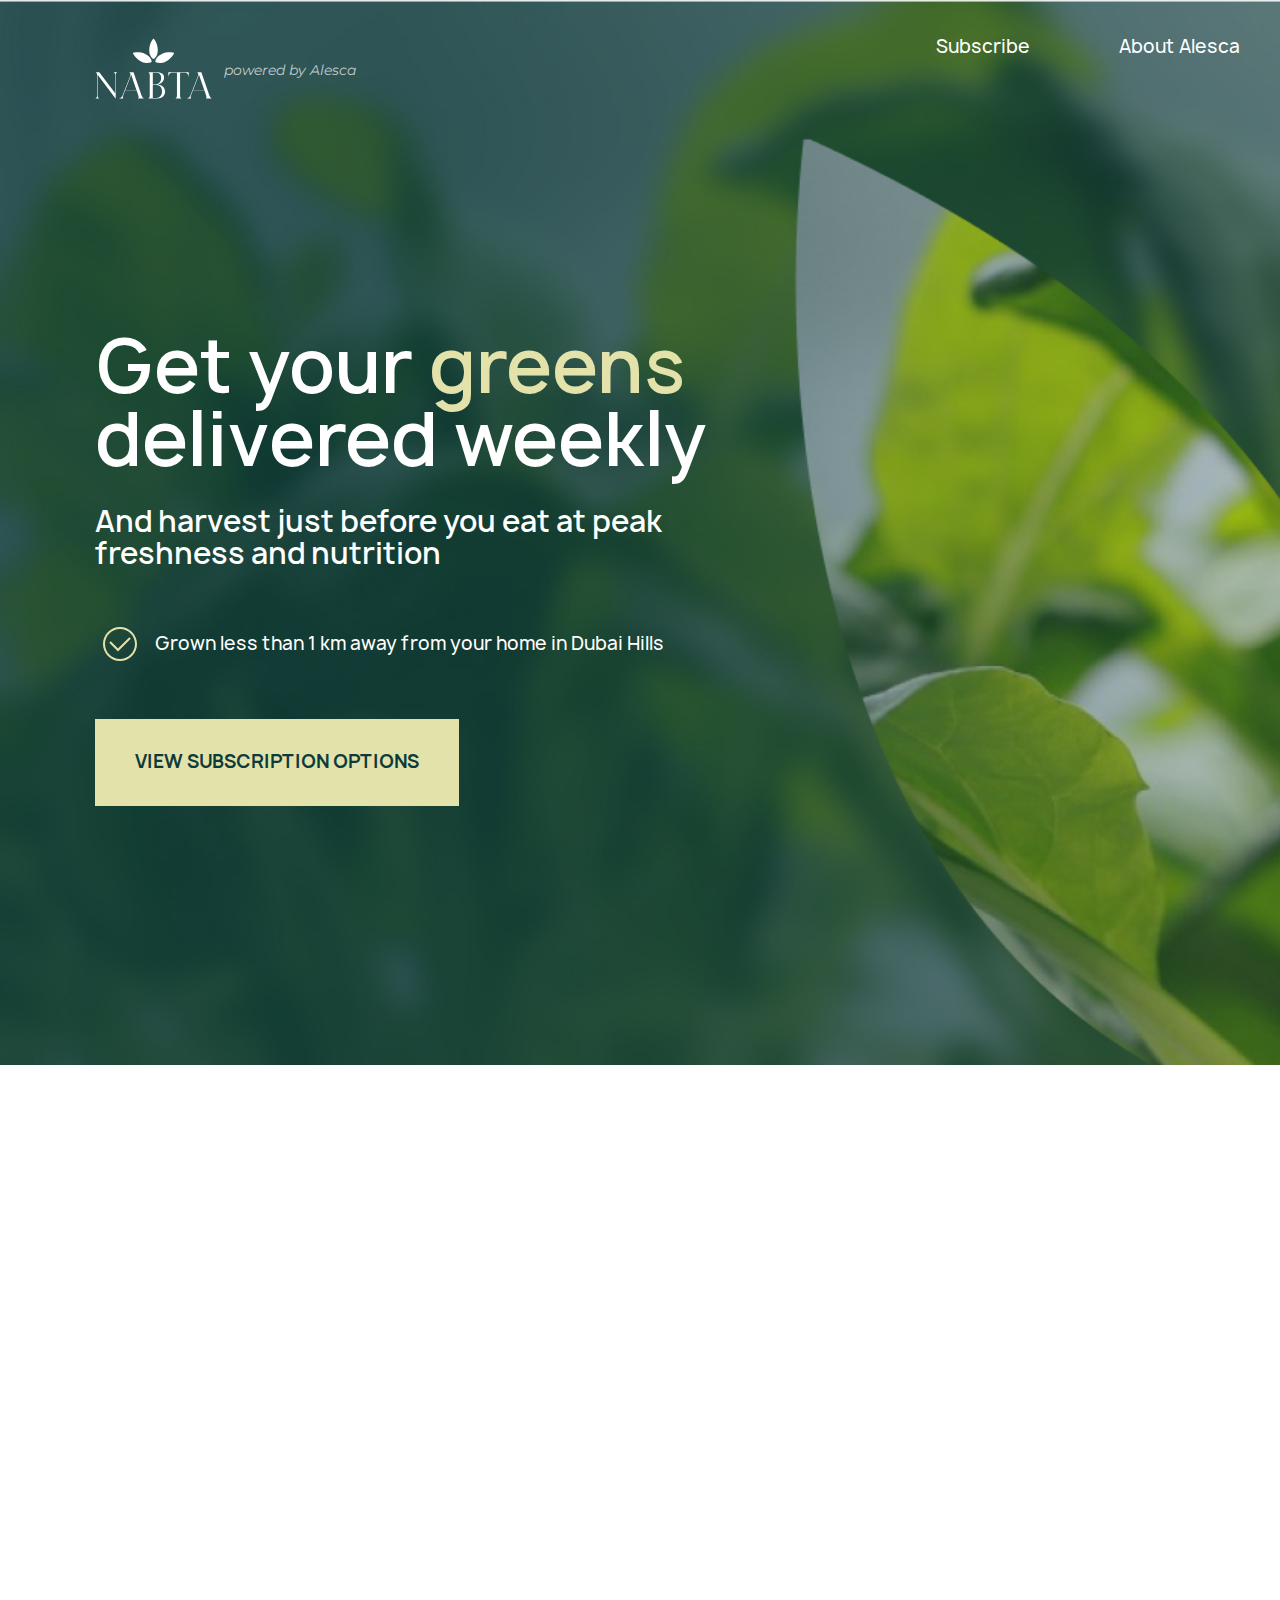
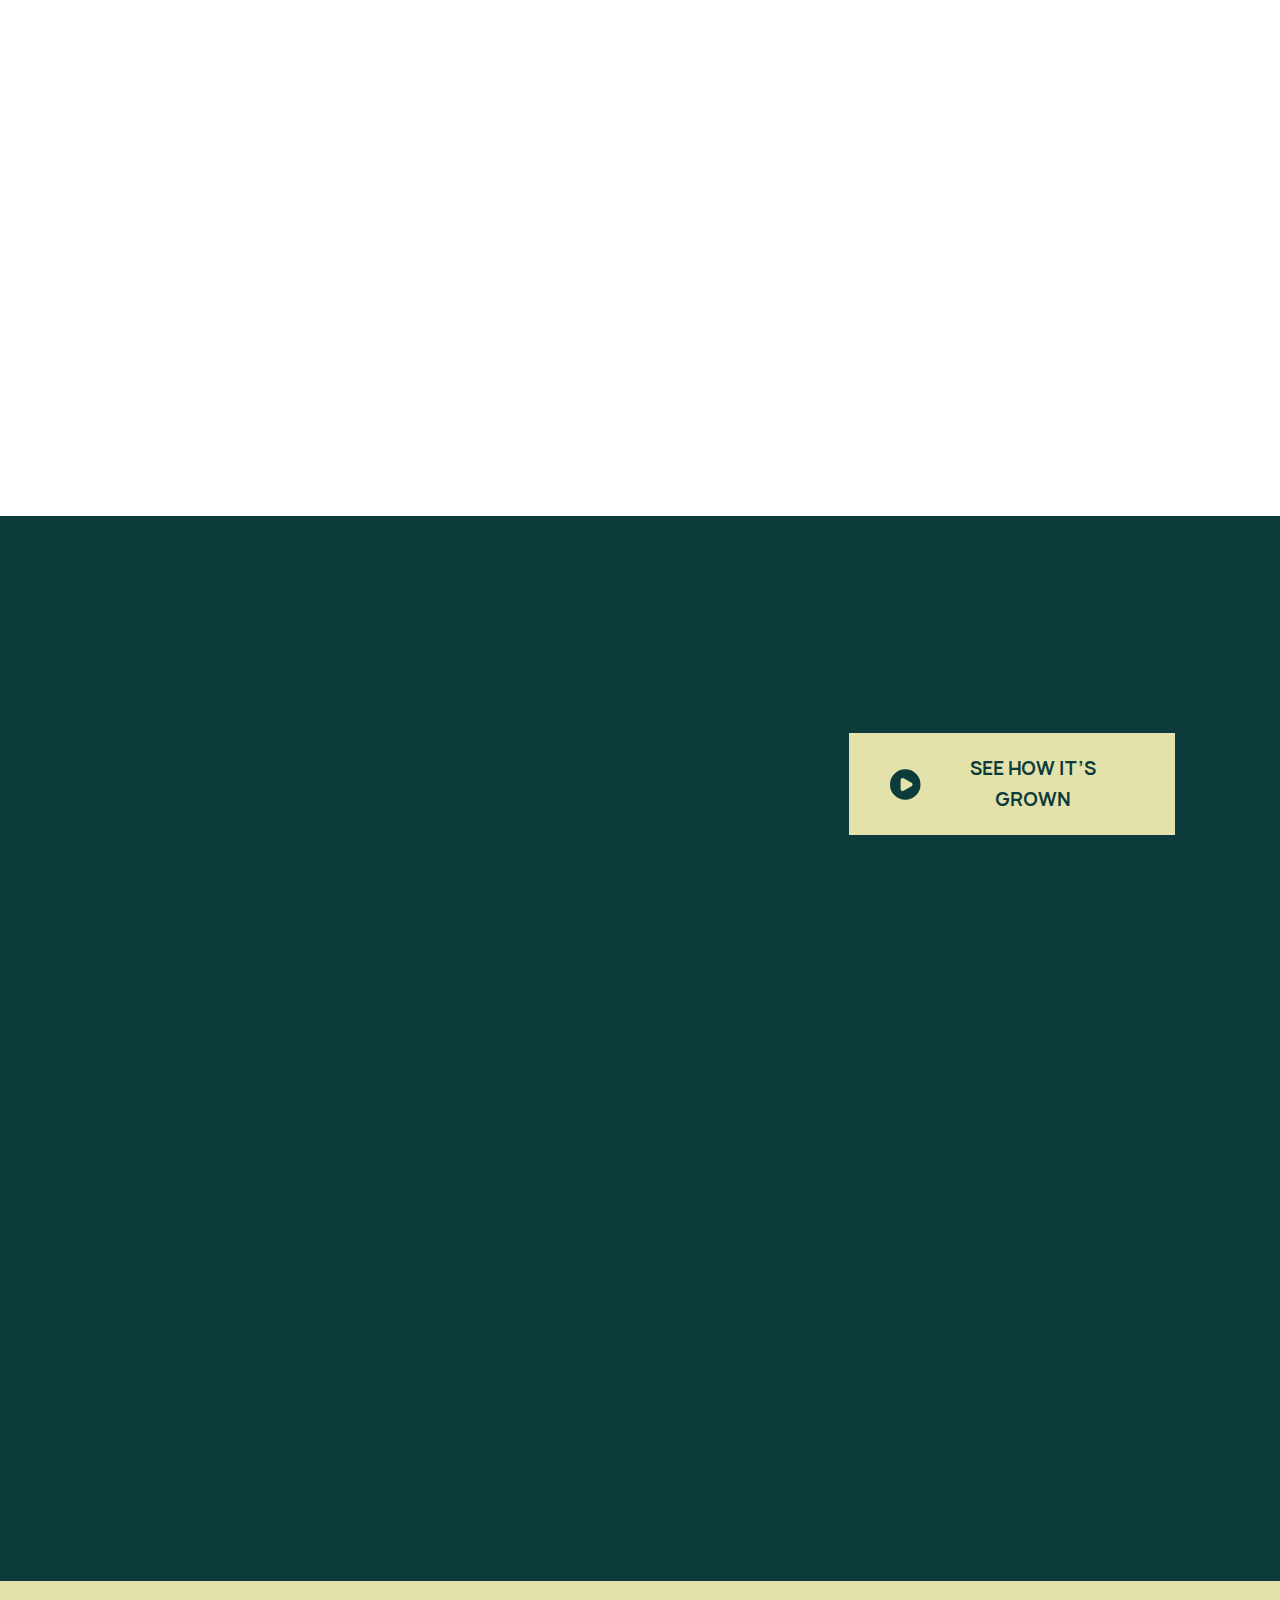
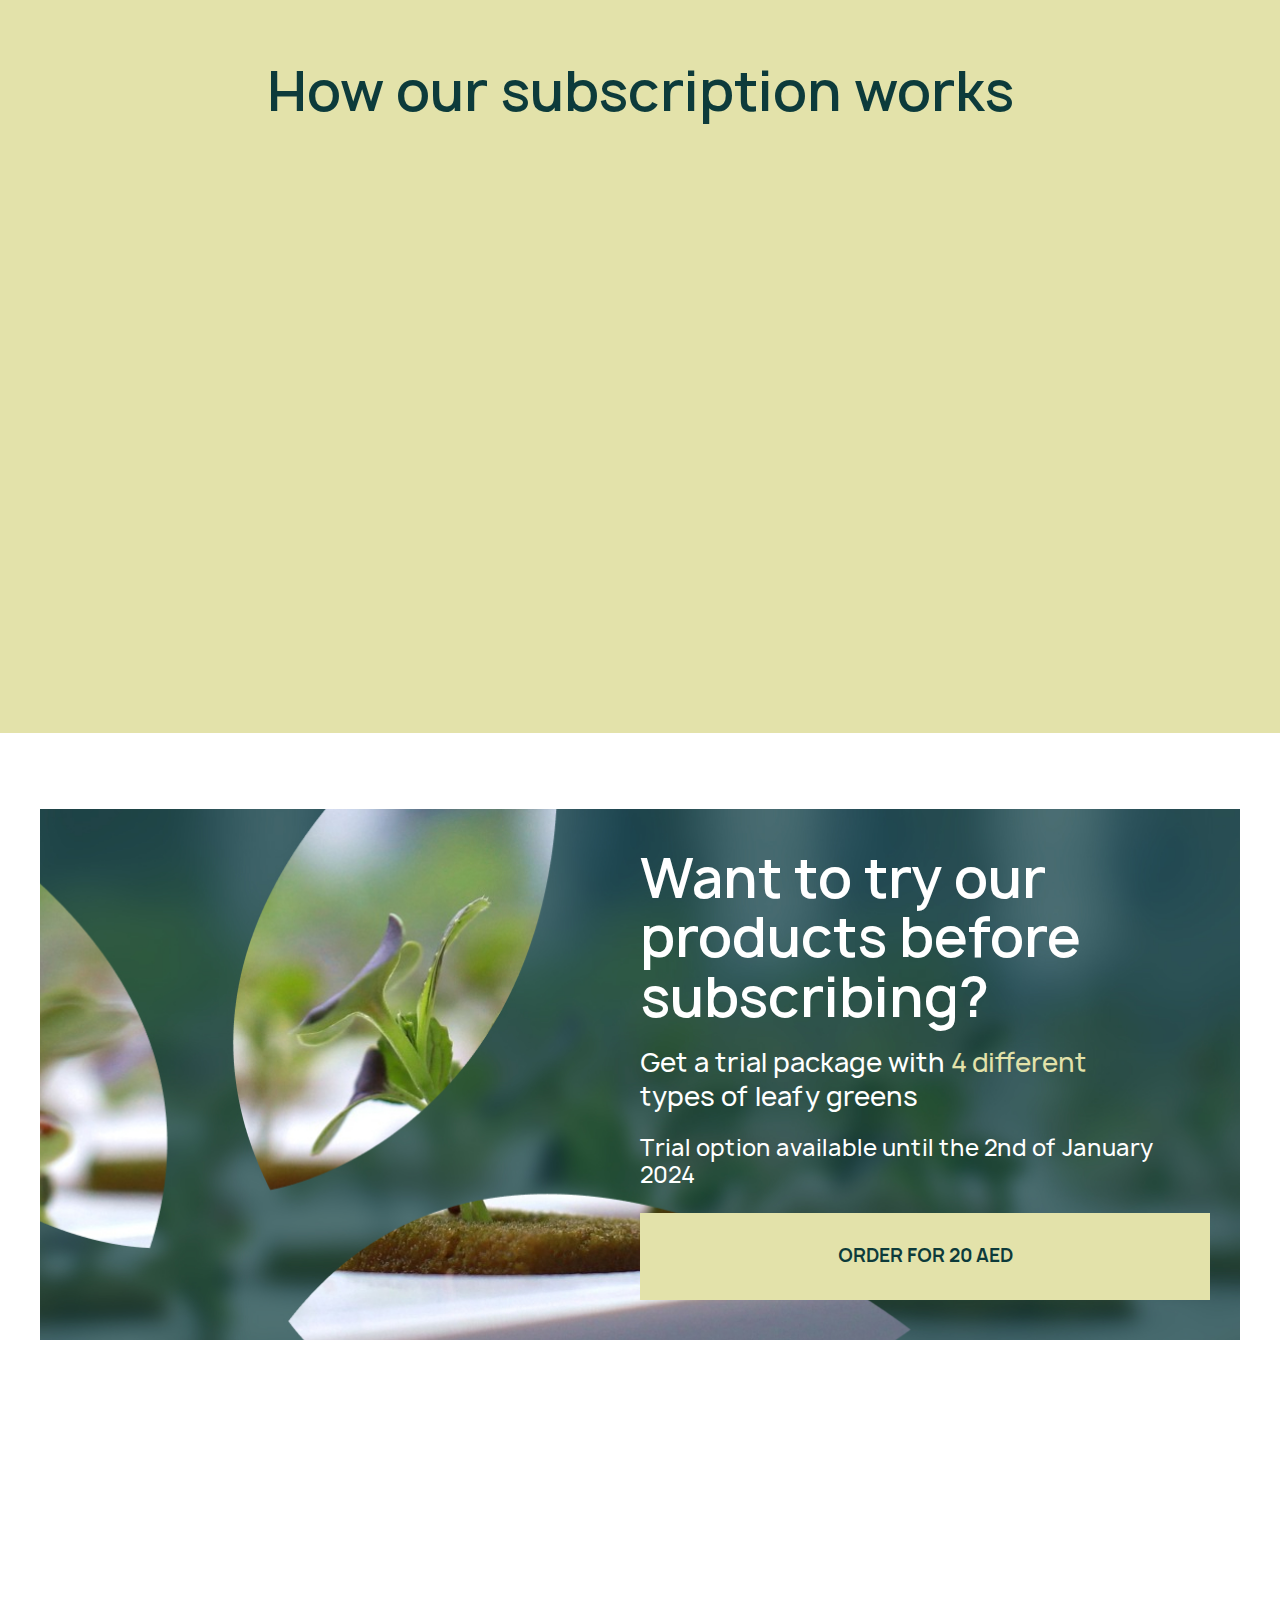
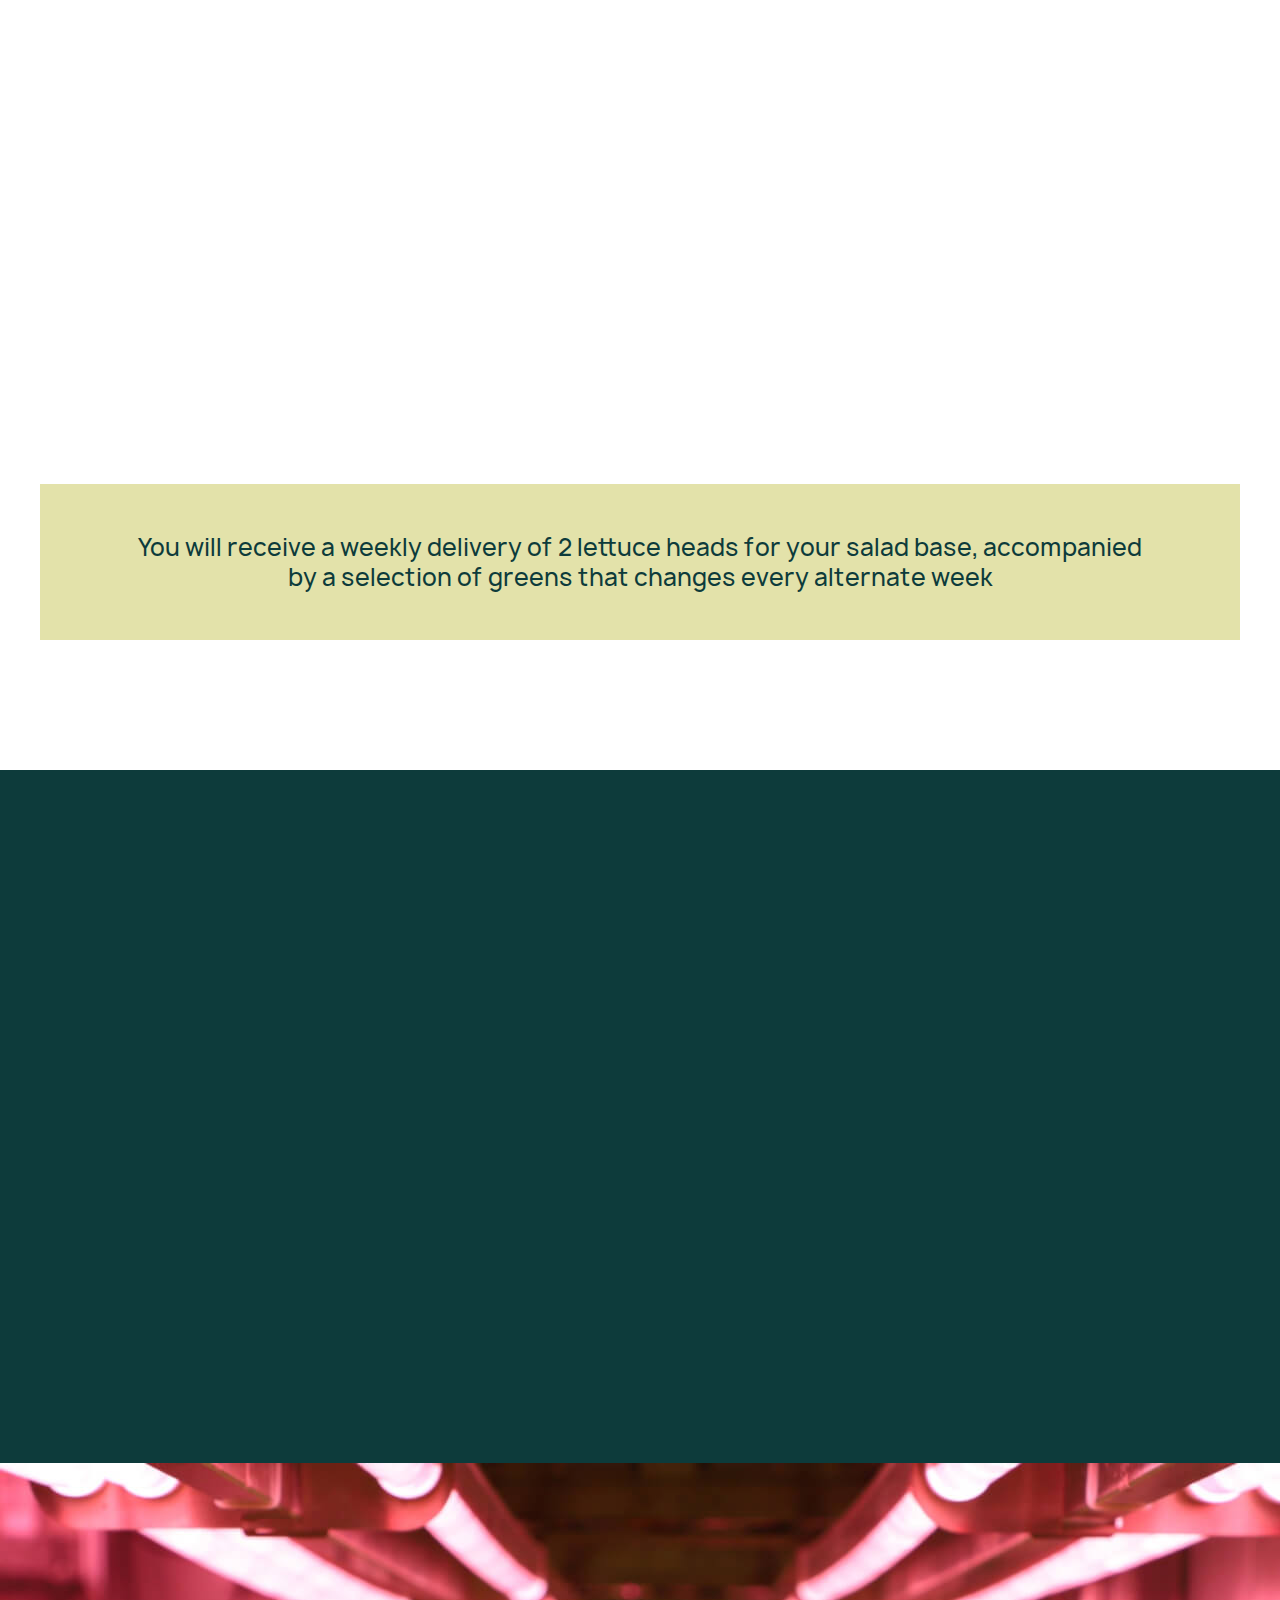
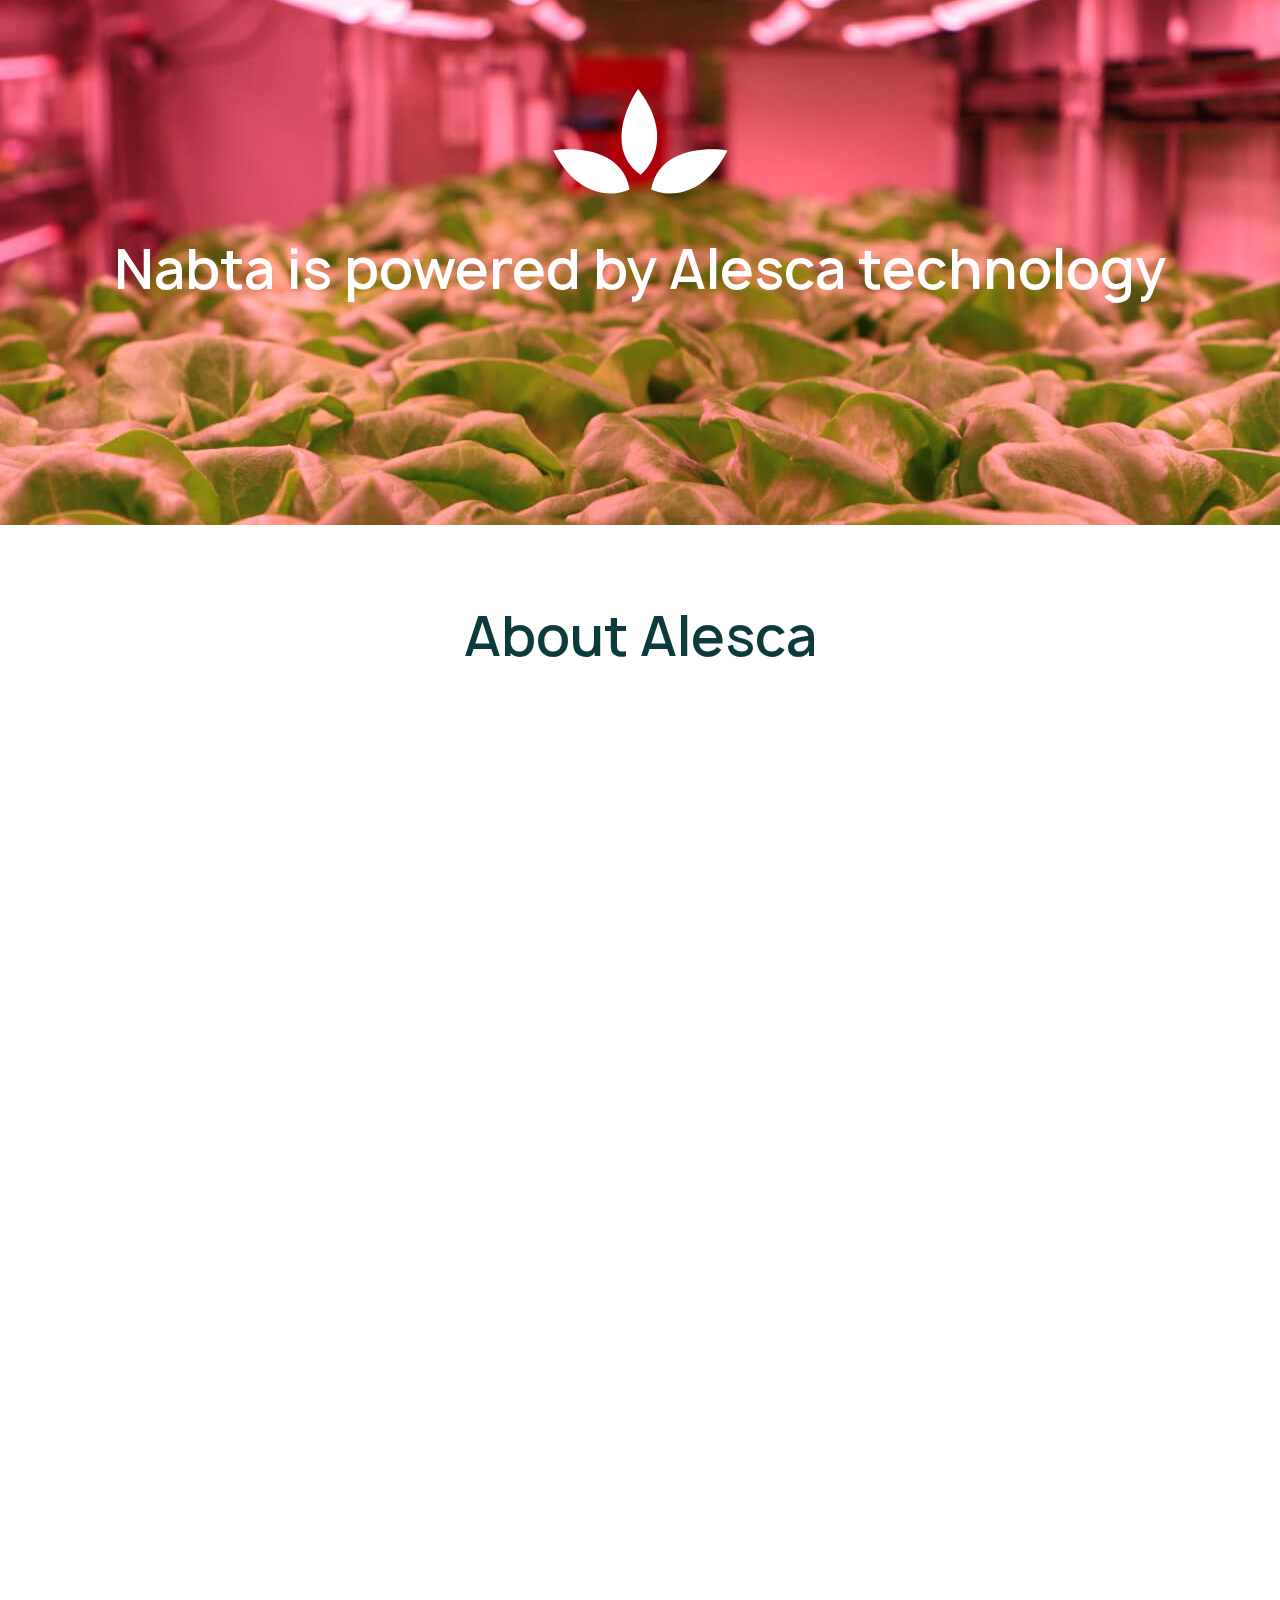
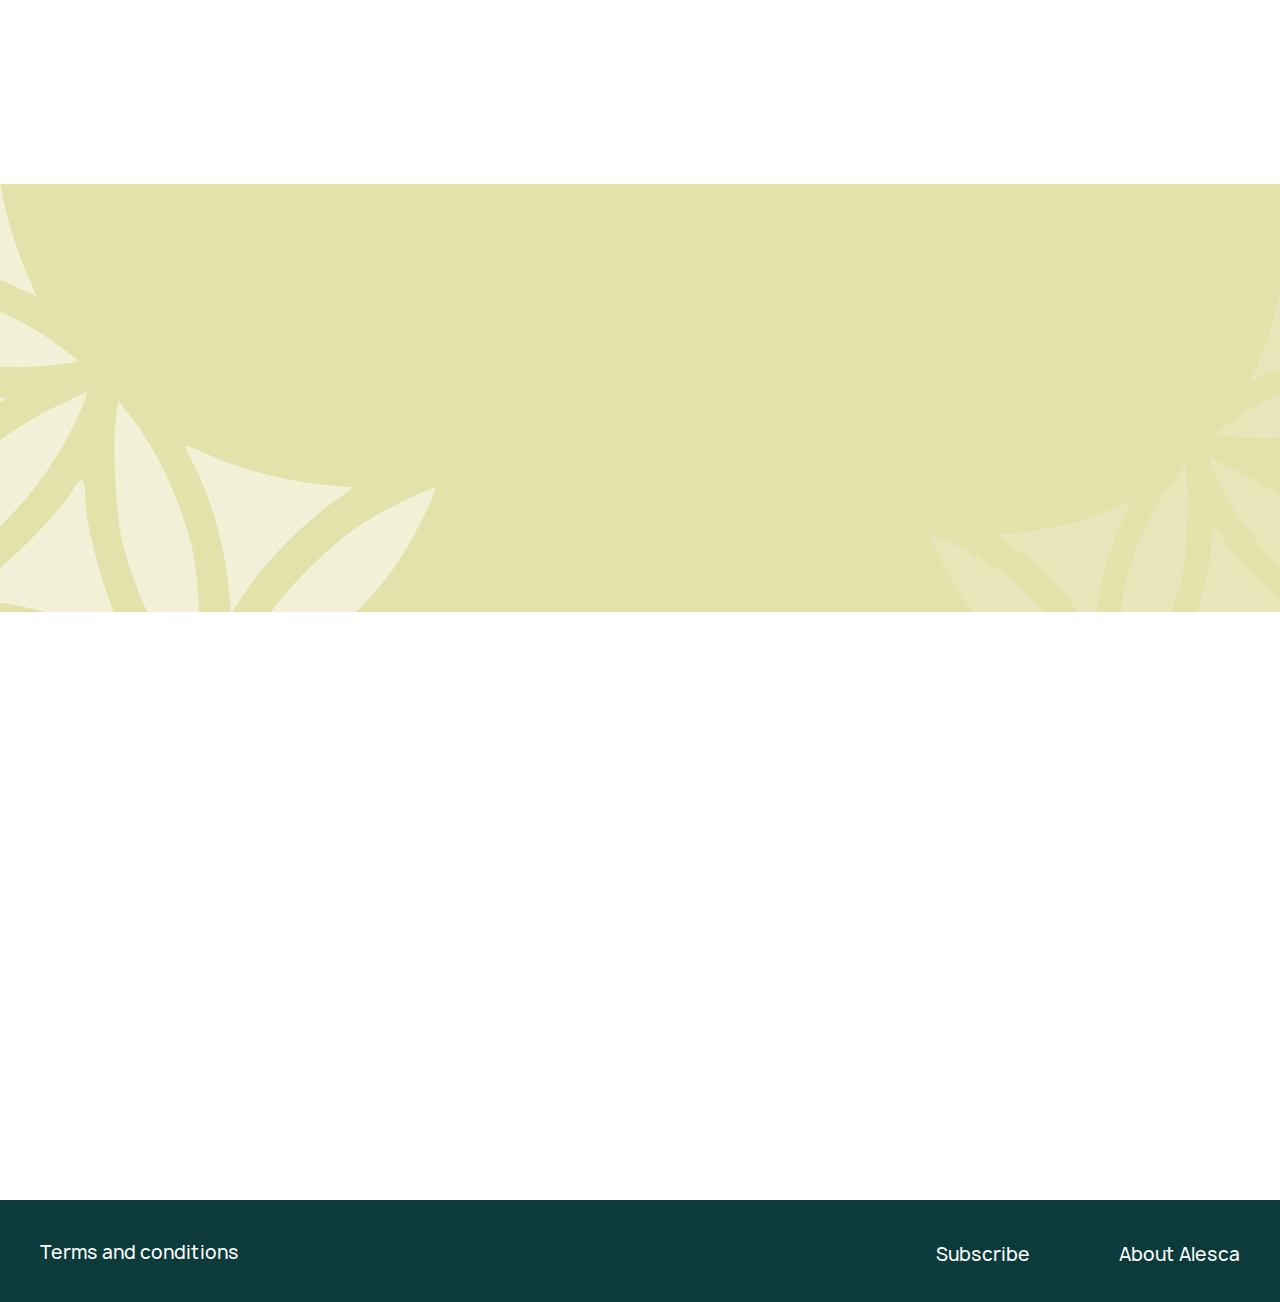
==== commit debd5eda: "fixes" ====
--- a/index.html
+++ b/index.html
@@ -376,7 +376,7 @@
                   Grown less than 1 km away from your home in Dubai Hills
                 </p>
               </div>
-              <a href="" class="btn btn-primary hero__btn" target="_blank">
+              <a href="" class="btn btn-primary hero__btn" target="_blank" data-scroll-to=".packages">
                 View subscription options
               </a>
             </div>
@@ -523,7 +523,18 @@
                   </h3>
                 </div>
                 <button class="btn btn-primary benefits__btn" data-modal-open="video">
-                  See how it’s grown
+                  <svg width="32" height="32" viewBox="0 0 32 32" fill="none" xmlns="http://www.w3.org/2000/svg">
+                    <mask id="mask0_46_215" style="mask-type:luminance" maskUnits="userSpaceOnUse" x="1" y="1" width="31" height="31">
+                    <path d="M16.3333 29.8612C23.6973 29.8612 29.6667 23.8919 29.6667 16.5279C29.6667 9.16391 23.6973 3.19458 16.3333 3.19458C8.96933 3.19458 3 9.16391 3 16.5279C3 23.8919 8.96933 29.8612 16.3333 29.8612Z" fill="white" stroke="white" stroke-width="4" stroke-linejoin="round"/>
+                    <path d="M13.667 16.5278V11.9092L17.667 14.2185L21.667 16.5278L17.667 18.8372L13.667 21.1465V16.5278Z" fill="black" stroke="black" stroke-width="4" stroke-linejoin="round"/>
+                    </mask>
+                    <g mask="url(#mask0_46_215)">
+                    <path d="M0.333008 0.527832H32.333V32.5278H0.333008V0.527832Z" fill="#0D3B3B"/>
+                    </g>
+                    </svg>
+
+                  <span>See how it’s grown</span>
+
                 </button>
               </div>
               <div class="benefits__info flex" data-aos="fadeup">
@@ -538,7 +549,13 @@
               <div class="modal" data-modal="video">
                 <div class="modal__wrapper">
                   <div class="modal__item">
-                    <iframe width="560" height="315" src="https://www.youtube.com/embed/iZf0si7I0Mw?si=A4PTjxoMf5jbyz-P" title="YouTube video player" frameborder="0" allow="accelerometer; autoplay; clipboard-write; encrypted-media; gyroscope; picture-in-picture;" allowfullscreen></iframe>
+                    <button class="modal__close" data-modal-close>
+                      <svg width="31" height="31" viewBox="0 0 31 31" fill="none" xmlns="http://www.w3.org/2000/svg">
+                        <path d="M23.6375 7.37546C23.518 7.25572 23.3761 7.16072 23.2198 7.0959C23.0636 7.03108 22.8961 6.99772 22.7269 6.99772C22.5577 6.99772 22.3902 7.03108 22.234 7.0959C22.0777 7.16072 21.9358 7.25572 21.8163 7.37546L15.5 13.6788L9.18379 7.36254C9.06421 7.24296 8.92224 7.1481 8.766 7.08338C8.60975 7.01866 8.44229 6.98535 8.27317 6.98535C8.10405 6.98535 7.93659 7.01866 7.78034 7.08338C7.6241 7.1481 7.48213 7.24296 7.36254 7.36254C7.24296 7.48213 7.1481 7.6241 7.08338 7.78034C7.01866 7.93659 6.98535 8.10405 6.98535 8.27317C6.98535 8.44229 7.01866 8.60975 7.08338 8.766C7.1481 8.92224 7.24296 9.06421 7.36254 9.18379L13.6788 15.5L7.36254 21.8163C7.24296 21.9359 7.1481 22.0778 7.08338 22.2341C7.01866 22.3903 6.98535 22.5578 6.98535 22.7269C6.98535 22.896 7.01866 23.0635 7.08338 23.2197C7.1481 23.376 7.24296 23.518 7.36254 23.6375C7.48213 23.7571 7.6241 23.852 7.78034 23.9167C7.93659 23.9814 8.10405 24.0147 8.27317 24.0147C8.44229 24.0147 8.60975 23.9814 8.766 23.9167C8.92224 23.852 9.06421 23.7571 9.18379 23.6375L15.5 17.3213L21.8163 23.6375C21.9359 23.7571 22.0778 23.852 22.2341 23.9167C22.3903 23.9814 22.5578 24.0147 22.7269 24.0147C22.896 24.0147 23.0635 23.9814 23.2197 23.9167C23.376 23.852 23.518 23.7571 23.6375 23.6375C23.7571 23.518 23.852 23.376 23.9167 23.2197C23.9814 23.0635 24.0147 22.896 24.0147 22.7269C24.0147 22.5578 23.9814 22.3903 23.9167 22.2341C23.852 22.0778 23.7571 21.9359 23.6375 21.8163L17.3213 15.5L23.6375 9.18379C24.1284 8.69296 24.1284 7.86629 23.6375 7.37546Z" fill="white"/>
+                        </svg>
+
+                    </button>
+                    <iframe width="960" height="455" src="https://www.youtube.com/embed/iZf0si7I0Mw?si=A4PTjxoMf5jbyz-P" title="YouTube video player" frameborder="0" allow="accelerometer; autoplay; clipboard-write; encrypted-media; gyroscope; picture-in-picture;" allowfullscreen></iframe>
                   </div>
                 </div>
               </div>
@@ -638,7 +655,7 @@
                   Get a trial package with <span class="color-secondary">4 different </span> types of leafy greens
                 </p>
                 <div class="trial__actions flex">
-                  <a href="#" class="btn btn-primary trial__btn" target="_blank">
+                  <a href="https://nabta-102245.zbooni.com" class="btn btn-primary trial__btn" target="_blank">
                     Order for 20 AED
                   </a>
                   <p class="trial__note">
@@ -703,20 +720,23 @@
                         Lollo Rosso Lettuce
                       </h4>
                     </div>
+
+                    <div class="packages__info-item grid">
+
+                      <span class="packages__count font-medium">
+                        1 head
+                      </span>
+                      <h4 class="packages__name font-medium">
+                        Super Kale
+                      </h4>
+                    </div>
+
                     <div class="packages__info-item grid">
                       <span class="packages__count font-medium">
                         1 head
                       </span>
                       <h4 class="packages__name font-medium">
                         Lollo Bionda Lettuce
-                      </h4>
-                    </div>
-                    <div class="packages__info-item grid">
-                      <span class="packages__count font-medium">
-                        1 head
-                      </span>
-                      <h4 class="packages__name font-medium">
-                        Super Kale
                       </h4>
                     </div>
                     <div class="packages__info-item grid">
@@ -788,7 +808,7 @@
                           1 head
                         </span>
                         <h4 class="packages__name font-medium">
-                          Lollo Bionda Lettuce
+                          Green Bok Choy
                         </h4>
                       </div>
                       <div class="packages__info-item grid">
@@ -796,7 +816,7 @@
                           1 head
                         </span>
                         <h4 class="packages__name font-medium">
-                          Green Bok Choy
+                          Lollo Bionda Lettuce
                         </h4>
                       </div>
                       <div class="packages__info-item grid">
@@ -975,9 +995,9 @@
               <h2 class="info__title section-title">
                 Want to know more about our technology?
               </h2>
-              <button class="info__btn btn btn-light">
+              <a href="https://www.alescalife.com" class="info__btn btn btn-light" target="_blank">
                 Visit our website
-              </button>
+              </a>
             </div>
 
           </div>
--- a/css/main.css
+++ b/css/main.css
@@ -358,14 +358,26 @@
   }
 }
 
-@supports (padding-bottom: clamp( 5rem , 4.2788461538rem  +  3.2051282051vw , 8.125rem )) {
+@supports (padding-bottom: clamp( 5rem , -0.2083333333rem  +  6.9444444444vw , 8.125rem )) {
   .section-offset {
-    padding-bottom: clamp( 5rem , 4.2788461538rem  +  3.2051282051vw , 8.125rem );
-  }
-}
-@supports not (padding-bottom: clamp( 5rem , 4.2788461538rem  +  3.2051282051vw , 8.125rem )) {
+    padding-bottom: clamp( 5rem , -0.2083333333rem  +  6.9444444444vw , 8.125rem );
+  }
+}
+@supports not (padding-bottom: clamp( 5rem , -0.2083333333rem  +  6.9444444444vw , 8.125rem )) {
   .section-offset {
-    padding-bottom: calc(5rem + 3.125 * (100vw - 22.5rem) / 97.5);
+    padding-bottom: calc(5rem + 3.125 * (100vw - 75rem) / 45);
+  }
+}
+@media screen and (max-width: 1200px) {
+  @supports (padding-bottom: clamp( 3.75rem , 3.2142857143rem  +  2.380952381vw , 5rem )) {
+    .section-offset {
+      padding-bottom: clamp( 3.75rem , 3.2142857143rem  +  2.380952381vw , 5rem );
+    }
+  }
+  @supports not (padding-bottom: clamp( 3.75rem , 3.2142857143rem  +  2.380952381vw , 5rem )) {
+    .section-offset {
+      padding-bottom: calc(3.75rem + 1.25 * (100vw - 22.5rem) / 52.5);
+    }
   }
 }
 
@@ -396,14 +408,14 @@
   }
 }
 
-@supports (margin-bottom: clamp( 1.875rem , 1.4423076923rem  +  1.9230769231vw , 3.75rem )) {
+@supports (margin-bottom: clamp( 1.875rem , -1.25rem  +  4.1666666667vw , 3.75rem )) {
   .section-title-with-margin {
-    margin-bottom: clamp( 1.875rem , 1.4423076923rem  +  1.9230769231vw , 3.75rem );
-  }
-}
-@supports not (margin-bottom: clamp( 1.875rem , 1.4423076923rem  +  1.9230769231vw , 3.75rem )) {
+    margin-bottom: clamp( 1.875rem , -1.25rem  +  4.1666666667vw , 3.75rem );
+  }
+}
+@supports not (margin-bottom: clamp( 1.875rem , -1.25rem  +  4.1666666667vw , 3.75rem )) {
   .section-title-with-margin {
-    margin-bottom: calc(1.875rem + 1.875 * (100vw - 22.5rem) / 97.5);
+    margin-bottom: calc(1.875rem + 1.875 * (100vw - 75rem) / 45);
   }
 }
 
@@ -415,14 +427,26 @@
   background-color: var(--primary-color);
 }
 
-@supports (padding-top: clamp( 5rem , 4.2788461538rem  +  3.2051282051vw , 8.125rem )) {
+@supports (padding-top: clamp( 5rem , -0.2083333333rem  +  6.9444444444vw , 8.125rem )) {
   .section-padding-top {
-    padding-top: clamp( 5rem , 4.2788461538rem  +  3.2051282051vw , 8.125rem );
-  }
-}
-@supports not (padding-top: clamp( 5rem , 4.2788461538rem  +  3.2051282051vw , 8.125rem )) {
+    padding-top: clamp( 5rem , -0.2083333333rem  +  6.9444444444vw , 8.125rem );
+  }
+}
+@supports not (padding-top: clamp( 5rem , -0.2083333333rem  +  6.9444444444vw , 8.125rem )) {
   .section-padding-top {
-    padding-top: calc(5rem + 3.125 * (100vw - 22.5rem) / 97.5);
+    padding-top: calc(5rem + 3.125 * (100vw - 75rem) / 45);
+  }
+}
+@media screen and (max-width: 1200px) {
+  @supports (padding-top: clamp( 3.75rem , 1.6666666667rem  +  2.7777777778vw , 5rem )) {
+    .section-padding-top {
+      padding-top: clamp( 3.75rem , 1.6666666667rem  +  2.7777777778vw , 5rem );
+    }
+  }
+  @supports not (padding-top: clamp( 3.75rem , 1.6666666667rem  +  2.7777777778vw , 5rem )) {
+    .section-padding-top {
+      padding-top: calc(3.75rem + 1.25 * (100vw - 75rem) / 45);
+    }
   }
 }
 
@@ -616,7 +640,6 @@
 
 .footer {
   position: relative;
-  padding-top: 50px;
 }
 .footer::before {
   content: "";
@@ -899,10 +922,12 @@
   place-items: center;
   padding: 100px 20px;
 }
-@media screen and (max-width: 768px) {
+.modal__item {
+  position: relative;
+}
+@media screen and (max-width: 1200px) {
   .modal__item {
-    position: relative;
-    padding-bottom: 56.25%;
+    padding-bottom: 46.25%;
     width: 100%;
     max-width: 860px;
   }
@@ -912,6 +937,38 @@
     left: 0;
     width: 100%;
     height: 100%;
+  }
+}
+@media screen and (max-width: 768px) {
+  .modal__item {
+    padding-bottom: 60%;
+  }
+}
+@media screen and (max-width: 576px) {
+  .modal__item {
+    padding-bottom: 80%;
+  }
+}
+.modal__close {
+  position: absolute;
+  top: 0;
+  right: 0;
+  -webkit-transform: translate(80px, -20px);
+  -ms-transform: translate(80px, -20px);
+  transform: translate(80px, -20px);
+}
+@media screen and (max-width: 1200px) {
+  .modal__close {
+    -webkit-transform: translateY(-60px) translateX(40px);
+    -ms-transform: translateY(-60px) translateX(40px);
+    transform: translateY(-60px) translateX(40px);
+  }
+}
+@media screen and (max-width: 992px) {
+  .modal__close {
+    -webkit-transform: translateY(-60px);
+    -ms-transform: translateY(-60px);
+    transform: translateY(-60px);
   }
 }
 
@@ -1255,7 +1312,7 @@
 .benefits__list {
   -ms-grid-columns: (1fr)[5];
   grid-template-columns: repeat(5, 1fr);
-  gap: 55px;
+  gap: 46px;
 }
 @media screen and (max-width: 1400px) {
   .benefits__list {
@@ -1293,12 +1350,6 @@
   .benefits__subtitle {
     font-size: calc(1.25rem + 0.375 * (100vw - 100rem) / 20);
   }
-}
-.benefits__btn-mob {
-  display: none;
-}
-.benefits__btn-desktop {
-  display: none;
 }
 .benefits__info {
   min-height: 600px;
@@ -1329,6 +1380,10 @@
   justify-self: center;
   -ms-grid-column-span: 5;
   grid-column: span 5;
+  place-items: center;
+  -ms-grid-columns: auto 32px;
+  grid-template-columns: auto 32px;
+  gap: 10px;
 }
 @media screen and (max-width: 1400px) {
   .benefits__btn {
@@ -1349,6 +1404,9 @@
     padding: 20px 15px 30px 15px;
   }
 }
+.benefits__title {
+  line-height: 1.1;
+}
 @supports (max-width: clamp( 45.5rem , 21.75rem  +  31.6666666667vw , 59.75rem )) {
   .benefits__title {
     max-width: clamp( 45.5rem , 21.75rem  +  31.6666666667vw , 59.75rem );
@@ -1371,6 +1429,16 @@
 @supports not (margin-bottom: clamp( 2.5rem , 1.6057692308rem  +  3.9743589744vw , 6.375rem )) {
   .subscription {
     margin-bottom: calc(2.5rem + 3.875 * (100vw - 22.5rem) / 97.5);
+  }
+}
+@media screen and (max-width: 1670px) {
+  .subscription {
+    padding-bottom: 280px;
+  }
+}
+@media screen and (max-width: 1400px) {
+  .subscription {
+    padding-bottom: 200px;
   }
 }
 .subscription__inner {
@@ -1420,9 +1488,16 @@
 @media screen and (max-width: 1670px) {
   .subscription__item {
     -webkit-box-flex: 0;
-    -ms-flex: 0 1 210px;
-    flex: 0 1 210px;
+    -ms-flex: 0 1 200px;
+    flex: 0 1 200px;
     min-height: 168px;
+  }
+}
+@media screen and (max-width: 1399px) {
+  .subscription__item {
+    -webkit-box-flex: 0;
+    -ms-flex: 0 1 250px;
+    flex: 0 1 250px;
   }
 }
 .subscription__item:not(:last-child)::after {
@@ -1452,6 +1527,8 @@
     -webkit-transform: translateX(18px);
     -ms-transform: translateX(18px);
     transform: translateX(18px);
+    -webkit-animation: arrowsAnimationXL 1s infinite;
+    animation: arrowsAnimationXL 1s infinite;
   }
 }
 @media screen and (max-width: 992px) {
@@ -1467,8 +1544,8 @@
     -webkit-transform: translateX(15px);
     -ms-transform: translateX(15px);
     transform: translateX(15px);
-    -webkit-animation: arrowsAnimationXL 1s infinite;
-    animation: arrowsAnimationXL 1s infinite;
+    -webkit-animation: arrowsAnimationL 1s infinite;
+    animation: arrowsAnimationL 1s infinite;
   }
 }
 @media screen and (max-width: 576px) {
@@ -1524,7 +1601,6 @@
   border: 1px solid var(--primary-color);
   height: 100%;
   width: 100%;
-  max-width: 240px;
   min-height: inherit;
   grid-auto-rows: -webkit-min-content;
   grid-auto-rows: min-content;
@@ -1555,6 +1631,35 @@
 
 @-webkit-keyframes arrowsAnimationXXL {
   0% {
+    -webkit-transform: translateX(30px);
+    transform: translateX(30px);
+  }
+  50% {
+    -webkit-transform: translateX(35px);
+    transform: translateX(35px);
+  }
+  100% {
+    -webkit-transform: translateX(30px);
+    transform: translateX(30px);
+  }
+}
+
+@keyframes arrowsAnimationXXL {
+  0% {
+    -webkit-transform: translateX(30px);
+    transform: translateX(30px);
+  }
+  50% {
+    -webkit-transform: translateX(35px);
+    transform: translateX(35px);
+  }
+  100% {
+    -webkit-transform: translateX(30px);
+    transform: translateX(30px);
+  }
+}
+@-webkit-keyframes arrowsAnimationXL {
+  0% {
     -webkit-transform: translateX(15px);
     transform: translateX(15px);
   }
@@ -1567,8 +1672,7 @@
     transform: translateX(15px);
   }
 }
-
-@keyframes arrowsAnimationXXL {
+@keyframes arrowsAnimationXL {
   0% {
     -webkit-transform: translateX(15px);
     transform: translateX(15px);
@@ -1582,7 +1686,7 @@
     transform: translateX(15px);
   }
 }
-@-webkit-keyframes arrowsAnimationXL {
+@-webkit-keyframes arrowsAnimationL {
   0% {
     -webkit-transform: translateX(10px);
     transform: translateX(10px);
@@ -1596,7 +1700,7 @@
     transform: translateX(10px);
   }
 }
-@keyframes arrowsAnimationXL {
+@keyframes arrowsAnimationL {
   0% {
     -webkit-transform: translateX(10px);
     transform: translateX(10px);
@@ -1625,11 +1729,11 @@
   -ms-grid-column-span: 6;
   grid-column: 1/7;
 }
-@media screen and (max-width: 992px) {
+@media screen and (max-width: 1400px) {
   .offer__title {
     -ms-grid-column: 1;
-    -ms-grid-column-span: 9;
-    grid-column: 1/10;
+    -ms-grid-column-span: 11;
+    grid-column: 1/12;
   }
 }
 @media screen and (max-width: 576px) {
@@ -1811,14 +1915,15 @@
   }
 }
 
-body:not(.ios) .powered {
-  background-attachment: fixed;
+body.not-ios .powered {
+  background-attachment: fixed !important;
 }
 
 .powered {
   min-height: 662px;
   background-image: url("../img/pink-bg.jpg");
   background-position: center center;
+  background-attachment: scroll;
 }
 @media screen and (max-width: 1200px) {
   .powered {
@@ -1930,14 +2035,6 @@
   }
 }
 
-.info {
-  padding-top: 0;
-}
-@media screen and (max-width: 576px) {
-  .info {
-    padding-bottom: 0;
-  }
-}
 .info__inner {
   min-height: 428px;
   -webkit-box-align: center;
@@ -1952,6 +2049,7 @@
     -webkit-box-align: start;
     -ms-flex-align: start;
     align-items: start;
+    min-height: 328px;
   }
 }
 .info__inner::before, .info__inner::after {
@@ -2014,16 +2112,6 @@
 @media screen and (max-width: 992px) {
   .info__inner::after {
     display: none;
-  }
-}
-@supports (padding-top: clamp( 4.375rem , 4.0865384615rem  +  1.2820512821vw , 5.625rem )) {
-  .info {
-    padding-top: clamp( 4.375rem , 4.0865384615rem  +  1.2820512821vw , 5.625rem );
-  }
-}
-@supports not (padding-top: clamp( 4.375rem , 4.0865384615rem  +  1.2820512821vw , 5.625rem )) {
-  .info {
-    padding-top: calc(4.375rem + 1.25 * (100vw - 22.5rem) / 97.5);
   }
 }
 .info__title {
@@ -2108,34 +2196,34 @@
   grid-template-rows: repeat(2, -webkit-min-content) 1fr;
   grid-template-rows: repeat(2, min-content) 1fr;
 }
-@supports (padding-right: clamp( 1.875rem , -4.0865384615rem  +  9.6153846154vw , 3.125rem )) {
+@supports (padding-right: clamp( 1.875rem , -0.2083333333rem  +  2.7777777778vw , 3.125rem )) {
   .packages__item {
-    padding-right: clamp( 1.875rem , -4.0865384615rem  +  9.6153846154vw , 3.125rem );
-  }
-}
-@supports not (padding-right: clamp( 1.875rem , -4.0865384615rem  +  9.6153846154vw , 3.125rem )) {
+    padding-right: clamp( 1.875rem , -0.2083333333rem  +  2.7777777778vw , 3.125rem );
+  }
+}
+@supports not (padding-right: clamp( 1.875rem , -0.2083333333rem  +  2.7777777778vw , 3.125rem )) {
   .packages__item {
-    padding-right: calc(1.875rem + 1.25 * (100vw - 62rem) / 13);
-  }
-}
-@supports (padding-left: clamp( 1.875rem , -4.0865384615rem  +  9.6153846154vw , 3.125rem )) {
+    padding-right: calc(1.875rem + 1.25 * (100vw - 75rem) / 45);
+  }
+}
+@supports (padding-left: clamp( 1.875rem , -0.2083333333rem  +  2.7777777778vw , 3.125rem )) {
   .packages__item {
-    padding-left: clamp( 1.875rem , -4.0865384615rem  +  9.6153846154vw , 3.125rem );
-  }
-}
-@supports not (padding-left: clamp( 1.875rem , -4.0865384615rem  +  9.6153846154vw , 3.125rem )) {
+    padding-left: clamp( 1.875rem , -0.2083333333rem  +  2.7777777778vw , 3.125rem );
+  }
+}
+@supports not (padding-left: clamp( 1.875rem , -0.2083333333rem  +  2.7777777778vw , 3.125rem )) {
   .packages__item {
-    padding-left: calc(1.875rem + 1.25 * (100vw - 62rem) / 13);
-  }
-}
-@supports (padding-top: clamp( 1.875rem , -4.0865384615rem  +  9.6153846154vw , 3.125rem )) {
+    padding-left: calc(1.875rem + 1.25 * (100vw - 75rem) / 45);
+  }
+}
+@supports (padding-top: clamp( 1.875rem , -0.2083333333rem  +  2.7777777778vw , 3.125rem )) {
   .packages__item {
-    padding-top: clamp( 1.875rem , -4.0865384615rem  +  9.6153846154vw , 3.125rem );
-  }
-}
-@supports not (padding-top: clamp( 1.875rem , -4.0865384615rem  +  9.6153846154vw , 3.125rem )) {
+    padding-top: clamp( 1.875rem , -0.2083333333rem  +  2.7777777778vw , 3.125rem );
+  }
+}
+@supports not (padding-top: clamp( 1.875rem , -0.2083333333rem  +  2.7777777778vw , 3.125rem )) {
   .packages__item {
-    padding-top: calc(1.875rem + 1.25 * (100vw - 62rem) / 13);
+    padding-top: calc(1.875rem + 1.25 * (100vw - 75rem) / 45);
   }
 }
 @supports (padding-bottom: clamp( 2.5rem , 1.9230769231rem  +  2.5641025641vw , 5rem )) {
@@ -2157,19 +2245,20 @@
   -ms-flex-align: center;
   align-items: center;
 }
-@supports (margin-bottom: clamp( 1.125rem , 0.8076923077rem  +  1.4102564103vw , 2.5rem )) {
+@supports (margin-bottom: clamp( 1.125rem , 0.5357142857rem  +  2.619047619vw , 2.5rem )) {
   .packages__images {
-    margin-bottom: clamp( 1.125rem , 0.8076923077rem  +  1.4102564103vw , 2.5rem );
-  }
-}
-@supports not (margin-bottom: clamp( 1.125rem , 0.8076923077rem  +  1.4102564103vw , 2.5rem )) {
+    margin-bottom: clamp( 1.125rem , 0.5357142857rem  +  2.619047619vw , 2.5rem );
+  }
+}
+@supports not (margin-bottom: clamp( 1.125rem , 0.5357142857rem  +  2.619047619vw , 2.5rem )) {
   .packages__images {
-    margin-bottom: calc(1.125rem + 1.375 * (100vw - 22.5rem) / 97.5);
-  }
-}
-@media screen and (max-width: 1400px) {
+    margin-bottom: calc(1.125rem + 1.375 * (100vw - 22.5rem) / 52.5);
+  }
+}
+@media screen and (max-width: 992px) {
   .packages__images {
-    grid-template-columns: repeat(auto-fill, minmax(110px, 1fr));
+    -ms-grid-columns: (1fr)[2];
+    grid-template-columns: repeat(2, 1fr);
   }
 }
 @media screen and (max-width: 767px) {
@@ -2187,13 +2276,20 @@
   display: grid;
   -ms-grid-columns: (1fr)[2];
   grid-template-columns: repeat(2, 1fr);
-  -webkit-column-gap: 30px;
-  -moz-column-gap: 30px;
-  column-gap: 30px;
+  -webkit-column-gap: 60px;
+  -moz-column-gap: 60px;
+  column-gap: 60px;
   -webkit-box-align: start;
   -ms-flex-align: start;
   align-items: start;
   row-gap: 28px;
+}
+@media screen and (max-width: 992px) {
+  .packages__info-items, .packages__info-weights {
+    -webkit-column-gap: 55px;
+    -moz-column-gap: 55px;
+    column-gap: 55px;
+  }
 }
 .packages__image {
   border-radius: 50%;
@@ -2212,11 +2308,17 @@
 }
 @media screen and (max-width: 1400px) {
   .packages__image {
-    max-width: 110px;
-    height: 110px;
-  }
-}
-@media screen and (max-width: 767px) {
+    max-width: 118px;
+    height: 118px;
+  }
+}
+@media screen and (max-width: 1200px) {
+  .packages__image {
+    max-width: 90px;
+    height: 90px;
+  }
+}
+@media screen and (max-width: 992px) {
   .packages__image {
     max-width: 128px;
     height: 128px;
@@ -2235,14 +2337,26 @@
     margin-bottom: calc(1.5625rem + 1.5625 * (100vw - 22.5rem) / 97.5);
   }
 }
-@supports (font-size: clamp( 1.375rem , 1.2019230769rem  +  0.7692307692vw , 2.125rem )) {
+@supports (font-size: clamp( 2.125rem , 1.5rem  +  0.8333333333vw , 2.5rem )) {
   .packages__subtitle {
-    font-size: clamp( 1.375rem , 1.2019230769rem  +  0.7692307692vw , 2.125rem );
-  }
-}
-@supports not (font-size: clamp( 1.375rem , 1.2019230769rem  +  0.7692307692vw , 2.125rem )) {
+    font-size: clamp( 2.125rem , 1.5rem  +  0.8333333333vw , 2.5rem );
+  }
+}
+@supports not (font-size: clamp( 2.125rem , 1.5rem  +  0.8333333333vw , 2.5rem )) {
   .packages__subtitle {
-    font-size: calc(1.375rem + 0.75 * (100vw - 22.5rem) / 97.5);
+    font-size: calc(2.125rem + 0.375 * (100vw - 75rem) / 45);
+  }
+}
+@media screen and (max-width: 1200px) {
+  @supports (font-size: clamp( 1.375rem , 1.0535714286rem  +  1.4285714286vw , 2.125rem )) {
+    .packages__subtitle {
+      font-size: clamp( 1.375rem , 1.0535714286rem  +  1.4285714286vw , 2.125rem );
+    }
+  }
+  @supports not (font-size: clamp( 1.375rem , 1.0535714286rem  +  1.4285714286vw , 2.125rem )) {
+    .packages__subtitle {
+      font-size: calc(1.375rem + 0.75 * (100vw - 22.5rem) / 52.5);
+    }
   }
 }
 .packages__info {
@@ -2354,7 +2468,7 @@
   -ms-flex-align: center;
   align-items: center;
   background-image: url("../img/trial-bg.jpg");
-  padding: 20px 30px;
+  padding: 40px 30px;
 }
 @media screen and (max-width: 1400px) {
   .trial__inner {
@@ -2371,6 +2485,9 @@
   .trial__inner {
     background-position-x: 80%;
   }
+}
+.trial__title {
+  line-height: 1.1;
 }
 .trial__btn {
   -webkit-box-flex: 0;
@@ -2386,8 +2503,8 @@
 }
 .trial__info {
   -ms-grid-column: 7;
-  -ms-grid-column-span: 5;
-  grid-column: 7/12;
+  -ms-grid-column-span: 6;
+  grid-column: 7/13;
 }
 @supports (gap: clamp( 0.9375rem , -0.0646551724rem  +  1.6163793103vw , 1.875rem )) {
   .trial__info {
@@ -2402,8 +2519,8 @@
 @media screen and (max-width: 992px) {
   .trial__info {
     -ms-grid-column: 6;
-    -ms-grid-column-span: 6;
-    grid-column: 6/12;
+    -ms-grid-column-span: 7;
+    grid-column: 6/13;
   }
 }
 @media screen and (max-width: 767px) {
@@ -2447,14 +2564,14 @@
   max-width: 336px;
   line-height: 1.2;
 }
-@supports (font-size: clamp( 1.25rem , 0.5833333333rem  +  1.3888888889vw , 1.625rem )) {
+@supports (font-size: clamp( 1.25rem , 1rem  +  0.5208333333vw , 1.625rem )) {
   .trial__note {
-    font-size: clamp( 1.25rem , 0.5833333333rem  +  1.3888888889vw , 1.625rem );
-  }
-}
-@supports not (font-size: clamp( 1.25rem , 0.5833333333rem  +  1.3888888889vw , 1.625rem )) {
+    font-size: clamp( 1.25rem , 1rem  +  0.5208333333vw , 1.625rem );
+  }
+}
+@supports not (font-size: clamp( 1.25rem , 1rem  +  0.5208333333vw , 1.625rem )) {
   .trial__note {
-    font-size: calc(1.25rem + 0.375 * (100vw - 48rem) / 27);
+    font-size: calc(1.25rem + 0.375 * (100vw - 48rem) / 72);
   }
 }
 @media screen and (max-width: 1400px) {
